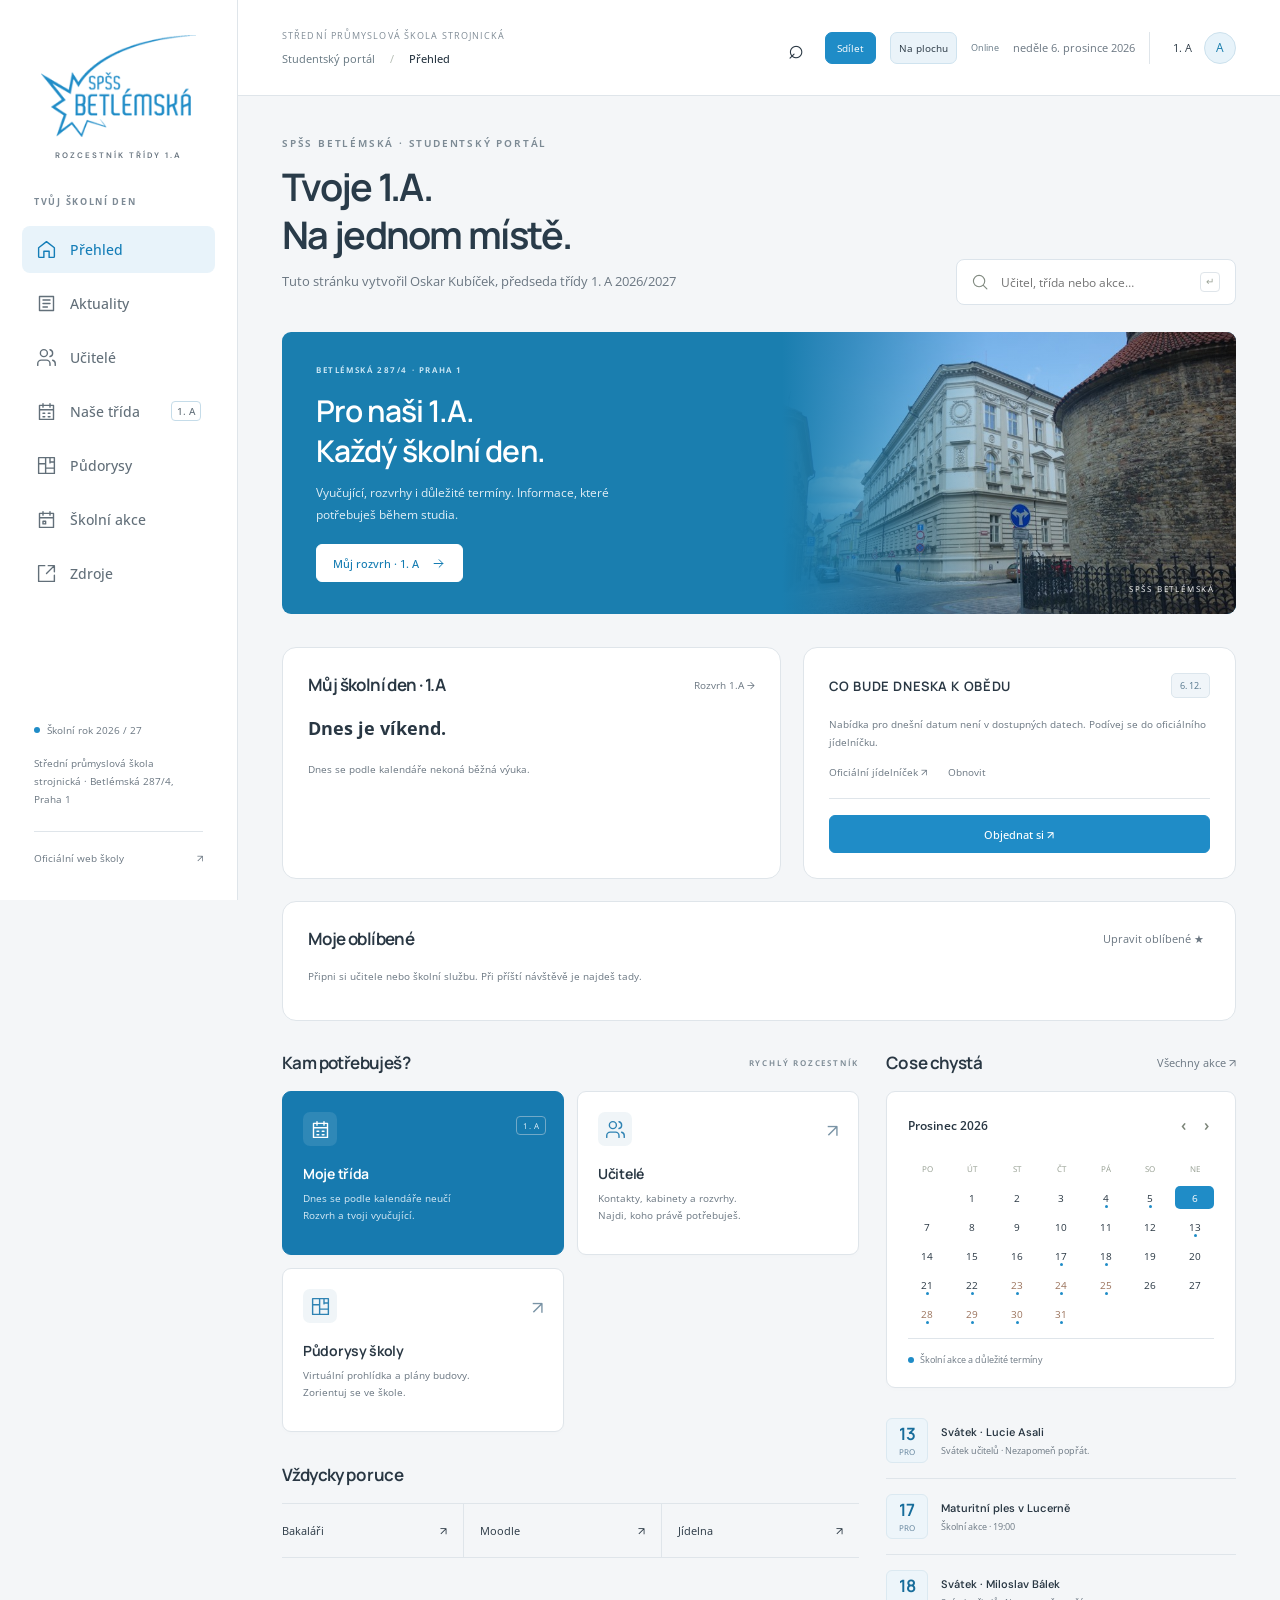
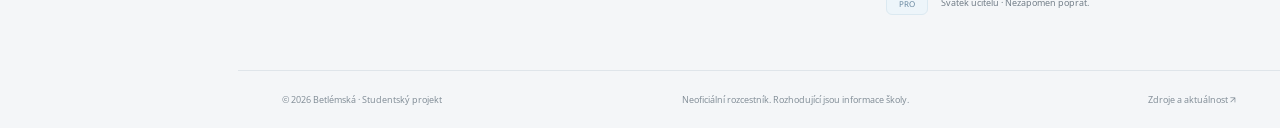
==== index.html @ 152a7705 "Add files via upload" ====
<!doctype html>
<html lang="cs"><head><meta charset="UTF-8"><meta name="viewport" content="width=device-width, initial-scale=1"><meta name="theme-color" content="#f2f3f1"><meta name="description" content="Veřejný studentský rozcestník třídy 1.A na Betlémské. Rozvrh, učitelé, jídelníček, půdorys školy a školní akce."><title>Betlémská — rozcestník 1.A</title><link rel="icon" href="assets/app-icon-192.png" type="image/png"><link rel="stylesheet" href="teacher-links.css?v=20261105-pages"><link rel="stylesheet" href="celebrations.css?v=20261105-pages"><link rel="stylesheet" href="style.css?v=20261105-pages"><link rel="manifest" href="manifest.webmanifest"><meta name="apple-mobile-web-app-capable" content="yes"><meta name="apple-mobile-web-app-title" content="Betlémská"><meta property="og:title" content="Betlémská — rozcestník 1.A"><meta property="og:description" content="Rozvrh 1.A, učitelé, obědy a školní akce. Bez přihlášení."><meta property="og:type" content="website"><link rel="apple-touch-icon" sizes="180x180" href="assets/apple-touch-icon.png"><meta name="apple-mobile-web-app-status-bar-style" content="default"></head>
<body><a class="skip" href="#main">Přejít na obsah</a><aside class="sidebar"><a class="brand" href="#home"><img class="school-logo" src="assets/school-logo.png" alt="SPŠS Betlémská"><span class="brand-sub">ROZCESTNÍK TŘÍDY 1.A</span></a><div class="side-label">TVŮJ ŠKOLNÍ DEN</div><nav id="nav" aria-label="Hlavní navigace"></nav><div class="side-bottom"><div class="edition"><span class="tiny-dot"></span> Školní rok 2026 / 27</div><p id="cms-address">Střední průmyslová škola strojnická<br>Betlémská 287/4, Praha 1</p><a href="https://www.betlemska.cz/" target="_blank" rel="noopener">Oficiální web školy <span>↗</span></a></div></aside><div class="shell"><header class="topbar"><a href="#home" class="mobile-brand" aria-label="Betlémská – hlavní stránka"><img src="assets/school-logo.png" alt="SPŠS Betlémská"></a><div class="school-heading"><span>STŘEDNÍ PRŮMYSLOVÁ ŠKOLA STROJNICKÁ</span><div class="crumb">Studentský portál <span>/</span> <strong id="breadcrumb">Přehled</strong></div></div><div class="top-right"><button class="top-search icon-btn" data-action="search" aria-label="Hledat na celém webu · Ctrl K">⌕</button><button class="share-button" data-action="share" aria-label="Sdílet rozcestník se spolužáky">Sdílet</button><button class="install-button" data-action="install">Na plochu</button><span class="connection-state" id="connection-state"></span><div class="school-services"><a href="https://bakalari.betlemska.cz/" target="_blank" rel="noopener">Bakaláři ↗</a><a href="https://moodle-betlemska.cz/" target="_blank" rel="noopener">Moodle ↗</a></div><span class="today" id="today"></span><a href="#schedule" class="class-pill" id="class-button" title="Otevřít rozvrh třídy 1.A"><span id="class-badge">1. A</span><span class="class-avatar">A</span></a></div></header><main id="main" tabindex="-1"><div class="loading">Načítám tvůj rozcestník…</div></main><footer><span id="cms-footer">© 2026 Betlémská · Studentský projekt</span><span>Neoficiální rozcestník. Rozhodující jsou informace školy.</span><a href="#sources">Zdroje a aktuálnost ↗</a></footer></div><dialog id="modal"><div class="modal-top"><span id="modal-eyebrow">BETLÉMSKÁ</span><button id="close-modal" class="icon-btn" aria-label="Zavřít">×</button></div><div id="modal-content"></div></dialog><div class="toast" id="toast" role="status"></div><script type="application/json" id="school-data">{"teachers":[{"id":"lucie-asali","name":"Lucie Asali","first":"Lucie","last":"Asali","title":"Mgr.","suffix":"","code":"AL","role":"učitelka","room":"kab. 13","phone":"251092159","classroom":"1. L","email":"lucie.asali@betlemska.cz","emailSource":"Adresa odvozena z formátu jméno.příjmení v telefonním seznamu.","schedule":[{"day":0,"hour":0,"cls":"3.L","classes":["3.L"],"group":"1/2","subject":"ANJ","room":"CIJ3","raw":"1/2 3.L ANJ(CIJ3)"},{"day":0,"hour":1,"cls":"3.L","classes":["3.L"],"group":"1/2","subject":"ANJ","room":"CIJ3","raw":"1/2 3.L ANJ(CIJ3)"},{"day":0,"hour":4,"cls":"3.B","classes":["3.B"],"group":"1/2","subject":"ANJ","room":"CIJ3","raw":"1/2 3.B ANJ(CIJ3)"},{"day":0,"hour":6,"cls":"1.L","classes":["1.L"],"group":"1/2","subject":"ANJ","room":"CIJ3","raw":"1/2 1.L ANJ(CIJ3)"},{"day":0,"hour":7,"cls":"1.L","classes":["1.L"],"group":"2/2","subject":"ANJ","room":"CIJ3","raw":"2/2 1.L ANJ(CIJ3)"},{"day":0,"hour":8,"cls":"1.L","classes":["1.L"],"group":"2/2","subject":"ANJ","room":"CIJ3","raw":"2/2 1.L ANJ(CIJ3)"},{"day":1,"hour":2,"cls":"3.C","classes":["3.C"],"group":"1/2","subject":"ANJ","room":"CIJ3","raw":"1/2 3.C ANJ(CIJ3)"},{"day":1,"hour":3,"cls":"3.L","classes":["3.L"],"group":"1/2","subject":"ANJ","room":"CIJ3","raw":"1/2 3.L ANJ(CIJ3)"},{"day":1,"hour":4,"cls":"3.B","classes":["3.B"],"group":"1/2","subject":"ANJ","room":"CIJ3","raw":"1/2 3.B ANJ(CIJ3)"},{"day":1,"hour":5,"cls":"4.A","classes":["4.A"],"group":"","subject":"ANJ","room":"CIJ3","raw":"ANJc 4.A ANJ(CIJ3)"},{"day":1,"hour":6,"cls":"4.A","classes":["4.A"],"group":"","subject":"ANJ","room":"CIJ3","raw":"ANJc 4.A ANJ(CIJ3)"},{"day":2,"hour":2,"cls":"2.A","classes":["2.A"],"group":"1/2","subject":"ANJ","room":"CIJ3","raw":"1/2 2.A ANJ(CIJ3)"},{"day":2,"hour":5,"cls":"4.A","classes":["4.A"],"group":"","subject":"ANJ","room":"CIJ3","raw":"ANJc 4.A ANJ(CIJ3)"},{"day":2,"hour":6,"cls":"4.A","classes":["4.A"],"group":"","subject":"ANJ","room":"CIJ3","raw":"ANJc 4.A ANJ(CIJ3)"},{"day":2,"hour":8,"cls":"1.L","classes":["1.L"],"group":"2/2","subject":"ANJ","room":"CIJ3","raw":"2/2 1.L ANJ(CIJ3)"},{"day":3,"hour":2,"cls":"3.C","classes":["3.C"],"group":"1/2","subject":"ANJ","room":"CIJ3","raw":"1/2 3.C ANJ(CIJ3)"},{"day":3,"hour":3,"cls":"3.C","classes":["3.C"],"group":"1/2","subject":"ANJ","room":"CIJ3","raw":"1/2 3.C ANJ(CIJ3)"},{"day":3,"hour":5,"cls":"2.A","classes":["2.A"],"group":"1/2","subject":"ANJ","room":"CIJ3","raw":"1/2 2.A ANJ(CIJ3) PŘ"},{"day":3,"hour":6,"cls":"2.A","classes":["2.A"],"group":"1/2","subject":"ANJ","room":"CIJ3","raw":"1/2 2.A ANJ(CIJ3)"},{"day":4,"hour":2,"cls":"3.L","classes":["3.L"],"group":"1/2","subject":"ANJ","room":"CIJ3","raw":"1/2 3.L ANJ(CIJ3)"},{"day":4,"hour":4,"cls":"1.L","classes":["1.L"],"group":"1/2","subject":"ANJ","room":"CIJ3","raw":"1/2 1.L ANJ(CIJ3)"},{"day":4,"hour":5,"cls":"3.B","classes":["3.B"],"group":"1/2","subject":"ANJ","room":"CIJ3","raw":"1/2 3.B ANJ(CIJ3)"},{"day":4,"hour":6,"cls":"1.L","classes":["1.L"],"group":"1/2","subject":"ANJ","room":"CIJ3","raw":"1/2 1.L ANJ(CIJ3)"}],"subjects":["ANJ"],"duties":"Suplovací pohotovost (SP)\nPo: 4. hod; Čt: 5. hod\nDohled v přízemí (PŘ)\nSt: před 4. hod;\nČt: před 6. hod\nDohled v jídelně (JD)\nSt: před 5. hod;\nČt: před 8. hod","pdf":"assets/lucie-asali.pdf","photo":"assets/portraits/lucie-asali.png","photoKind":"circular-restored","photoUpdated":"2026-10-27","fallbackAvatar":"female"},{"id":"karel-bernat","name":"Karel Bernat","first":"Karel","last":"Bernat","title":"Ing. Bc.","suffix":"","code":"BK","role":"učitel","room":"kab. 15","phone":"251092136","classroom":"","email":"karel.bernat@betlemska.cz","emailSource":"Adresa odvozena z formátu jméno.příjmení v telefonním seznamu.","schedule":[{"day":0,"hour":0,"cls":"1.B","classes":["1.B"],"group":"","subject":"MEC","room":"U10","raw":"1.B MEC (U10)"},{"day":0,"hour":1,"cls":"1.B","classes":["1.B"],"group":"","subject":"MEC","room":"U10","raw":"1.B MEC (U10)"},{"day":0,"hour":2,"cls":"1.A","classes":["1.A"],"group":"","subject":"MEC","room":"U7","raw":"1.A MEC (U7)"},{"day":0,"hour":5,"cls":"2.C","classes":["2.C"],"group":"","subject":"MEC","room":"U8","raw":"2.C MEC (U8)"},{"day":0,"hour":6,"cls":"4.A, 4.B, 4.C","classes":["4.A","4.B","4.C"],"group":"","subject":"TVB","room":"U12","raw":"TVB 4.A 4.B 4.C TVB(U12)"},{"day":1,"hour":0,"cls":"3.A, 3.B, 3.C","classes":["3.A","3.B","3.C"],"group":"","subject":"TVB","room":"STT","raw":"TVB 3.A 3.B 3.C TVB(STT)"},{"day":1,"hour":1,"cls":"3.A, 3.B, 3.C","classes":["3.A","3.B","3.C"],"group":"","subject":"TVB","room":"STT","raw":"TVB 3.A 3.B 3.C TVB(STT)"},{"day":1,"hour":2,"cls":"1.A","classes":["1.A"],"group":"","subject":"MEC","room":"U7","raw":"1.A MEC (U7)"},{"day":1,"hour":3,"cls":"1.B","classes":["1.B"],"group":"","subject":"MEC","room":"U10","raw":"1.B MEC (U10)"},{"day":1,"hour":6,"cls":"4.A, 4.B, 4.C","classes":["4.A","4.B","4.C"],"group":"","subject":"PVB","room":"U21","raw":"TVB 4.A 4.B 4.C PVB(U21)"},{"day":1,"hour":7,"cls":"4.A, 4.B, 4.C","classes":["4.A","4.B","4.C"],"group":"","subject":"PVB","room":"U21","raw":"TVB 4.A 4.B 4.C PVB(U21)"},{"day":1,"hour":8,"cls":"4.A, 4.B, 4.C","classes":["4.A","4.B","4.C"],"group":"","subject":"PVB","room":"U21","raw":"TVB 4.A 4.B 4.C PVB(U21)"},{"day":2,"hour":0,"cls":"4.A, 4.B, 4.C","classes":["4.A","4.B","4.C"],"group":"","subject":"TVB","room":"STT","raw":"TVB 4.A 4.B 4.C TVB(STT)"},{"day":2,"hour":1,"cls":"4.A, 4.B, 4.C","classes":["4.A","4.B","4.C"],"group":"","subject":"TVB","room":"STT","raw":"TVB 4.A 4.B 4.C TVB(STT)"},{"day":2,"hour":2,"cls":"1.A","classes":["1.A"],"group":"","subject":"MEC","room":"U7","raw":"1.A MEC (U7)"},{"day":2,"hour":3,"cls":"1.A","classes":["1.A"],"group":"","subject":"MEC","room":"U7","raw":"1.A MEC (U7)"},{"day":2,"hour":7,"cls":"3.A, 3.B, 3.C","classes":["3.A","3.B","3.C"],"group":"","subject":"PVB","room":"U21","raw":"TVB 3.A 3.B 3.C PVB(U21)"},{"day":2,"hour":8,"cls":"3.A, 3.B, 3.C","classes":["3.A","3.B","3.C"],"group":"","subject":"PVB","room":"U21","raw":"TVB 3.A 3.B 3.C PVB(U21)"},{"day":3,"hour":6,"cls":"2.C","classes":["2.C"],"group":"","subject":"MEC","room":"U8","raw":"2.C MEC (U8)"},{"day":3,"hour":7,"cls":"2.C","classes":["2.C"],"group":"","subject":"MEC","room":"U8","raw":"2.C MEC (U8)"},{"day":4,"hour":2,"cls":"1.B","classes":["1.B"],"group":"","subject":"MEC","room":"U10","raw":"1.B MEC (U10)"}],"subjects":["MEC","PVB","TVB"],"duties":"Suplovací pohotovost (SP)\nSt: 5. hod; Pá: 2. hod\nDohled ve 2. patře (2.P)\nÚt: před 4. hod\nDohled v jídelně (JD)\nPo: před 5. hod","pdf":"assets/karel-bernat.pdf","photo":"assets/portraits/karel-bernat-20261104.png","photoKind":"circular-restored","photoUpdated":"2026-11-04","fallbackAvatar":"male","externalLinks":[{"label":"Instagram","url":"https://www.instagram.com/bernat_karel/"}]},{"id":"ondrej-cervinka","name":"Ondřej Červinka","first":"Ondřej","last":"Červinka","title":"Mgr.","suffix":"","code":"CO","role":"učitel","room":"kab. 4","phone":"251092128","classroom":"","email":"ondrej.cervinka@betlemska.cz","emailSource":"Adresa odvozena z formátu jméno.příjmení v telefonním seznamu.","schedule":[{"day":1,"hour":0,"cls":"1.A","classes":["1.A"],"group":"","subject":"CJL","room":"U7","raw":"1.A CJL (U7)"},{"day":1,"hour":1,"cls":"1.A","classes":["1.A"],"group":"","subject":"CJL","room":"U7","raw":"1.A CJL (U7)"},{"day":1,"hour":3,"cls":"3.C","classes":["3.C"],"group":"","subject":"CJL","room":"U14","raw":"3.C CJL (U14)"},{"day":1,"hour":4,"cls":"3.C","classes":["3.C"],"group":"","subject":"CJL","room":"U14","raw":"3.C CJL (U14)"},{"day":1,"hour":6,"cls":"1.B","classes":["1.B"],"group":"","subject":"CJL","room":"U5","raw":"1.B CJL (U5) 1.P"},{"day":1,"hour":7,"cls":"1.B","classes":["1.B"],"group":"","subject":"CJL","room":"U5","raw":"1.B CJL (U5)"},{"day":2,"hour":1,"cls":"3.I","classes":["3.I"],"group":"","subject":"CJL","room":"U3","raw":"3.I CJL (U3)"},{"day":2,"hour":2,"cls":"3.I","classes":["3.I"],"group":"","subject":"CJL","room":"U3","raw":"3.I CJL PŘ (U3)"},{"day":2,"hour":3,"cls":"3.C","classes":["3.C"],"group":"","subject":"CJL","room":"U14","raw":"3.C CJL (U14)"},{"day":3,"hour":1,"cls":"1.B","classes":["1.B"],"group":"","subject":"CJL","room":"U10","raw":"1.B CJL (U10)"},{"day":3,"hour":2,"cls":"1.B","classes":["1.B"],"group":"","subject":"CJL","room":"U10","raw":"1.B CJL (U10)"},{"day":3,"hour":4,"cls":"3.I","classes":["3.I"],"group":"","subject":"CJL","room":"STT","raw":"3.I CJL (STT)"},{"day":3,"hour":5,"cls":"1.A","classes":["1.A"],"group":"","subject":"CJL","room":"U7","raw":"1.A CJL (U7)"},{"day":3,"hour":6,"cls":"1.A","classes":["1.A"],"group":"","subject":"CJL","room":"U7","raw":"1.A CJL (U7)"}],"subjects":["CJL"],"duties":"Dohled v přízemí (PŘ)\nSt: před 3. hod\nDohled v 1. patře (1.P)\nÚt: před 7. hod","pdf":"assets/ondrej-cervinka.pdf","fallbackAvatar":"male","photo":"assets/portraits/ondrej-cervinka-20261103.webp","photoKind":"circular-restored","photoUpdated":"2026-11-03"},{"id":"jiri-gotz","name":"Jiří Götz","first":"Jiří","last":"Götz","title":"Bc.","suffix":"","code":"GJ","role":"učitel","room":"kab. 8","phone":"251092106","classroom":"2. B","email":"jiri.gotz@betlemska.cz","emailSource":"Adresa odvozena z formátu jméno.příjmení v telefonním seznamu.","schedule":[{"day":0,"hour":0,"cls":"1.C","classes":["1.C"],"group":"","subject":"FYZ","room":"SB","raw":"1.C FYZ (SB)"},{"day":0,"hour":1,"cls":"1.L","classes":["1.L"],"group":"","subject":"FYZ","room":"U1","raw":"1.L FYZ (U1)"},{"day":0,"hour":2,"cls":"2.L","classes":["2.L"],"group":"","subject":"FYZ","room":"U16","raw":"2.L FYZ (U16)"},{"day":0,"hour":3,"cls":"1.A","classes":["1.A"],"group":"","subject":"FYZ","room":"U7","raw":"1.A FYZ (U7)"},{"day":0,"hour":6,"cls":"1.A","classes":["1.A"],"group":"","subject":"FYZ","room":"U7","raw":"1.A FYZ (U7)"},{"day":1,"hour":1,"cls":"2.A","classes":["2.A"],"group":"","subject":"FYZ","room":"U17","raw":"2.A FYZ (U17)"},{"day":1,"hour":2,"cls":"2.B","classes":["2.B"],"group":"","subject":"FYZ","room":"U15","raw":"2.B FYZ (U15)"},{"day":1,"hour":3,"cls":"1.C","classes":["1.C"],"group":"","subject":"FYZ","room":"SB","raw":"1.C FYZ (SB)"},{"day":1,"hour":4,"cls":"1.B","classes":["1.B"],"group":"","subject":"FYZ","room":"U10","raw":"1.B FYZ (U10)"},{"day":1,"hour":6,"cls":"1.L","classes":["1.L"],"group":"","subject":"FYZ","room":"U1","raw":"1.L FYZ (U1)"},{"day":1,"hour":7,"cls":"4.L","classes":["4.L"],"group":"","subject":"FYZ","room":"MFC","raw":"4.L FYZ (MFC)"},{"day":1,"hour":8,"cls":"2.I","classes":["2.I"],"group":"","subject":"FYZ","room":"U20","raw":"2.I FYZ (U20)"},{"day":2,"hour":2,"cls":"1.B","classes":["1.B"],"group":"","subject":"FYZ","room":"U10","raw":"1.B FYZ (U10)"},{"day":2,"hour":5,"cls":"3.L","classes":["3.L"],"group":"","subject":"FYZ","room":"U5","raw":"3.L FYZ (U5)"},{"day":2,"hour":6,"cls":"3.L","classes":["3.L"],"group":"","subject":"FYZ","room":"U5","raw":"3.L FYZ (U5)"},{"day":2,"hour":7,"cls":"4.L","classes":["4.L"],"group":"","subject":"FYZ","room":"MFC","raw":"4.L FYZ (MFC)"},{"day":3,"hour":4,"cls":"3.L","classes":["3.L"],"group":"","subject":"FYZ","room":"U5","raw":"3.L FYZ (U5)"},{"day":3,"hour":5,"cls":"2.B","classes":["2.B"],"group":"","subject":"FYZ","room":"U15","raw":"2.B FYZ (U15)"},{"day":4,"hour":0,"cls":"2.C","classes":["2.C"],"group":"","subject":"FYZ","room":"U8","raw":"2.C FYZ (U8)"},{"day":4,"hour":1,"cls":"2.L","classes":["2.L"],"group":"","subject":"FYZ","room":"U16","raw":"2.L FYZ (U16)"},{"day":4,"hour":2,"cls":"2.L","classes":["2.L"],"group":"","subject":"FYZ","room":"U16","raw":"2.L FYZ (U16)"},{"day":4,"hour":3,"cls":"2.C","classes":["2.C"],"group":"","subject":"FYZ","room":"U8","raw":"2.C FYZ (U8)"},{"day":4,"hour":4,"cls":"2.A","classes":["2.A"],"group":"","subject":"FYZ","room":"U17","raw":"2.A FYZ (U17)"}],"subjects":["FYZ"],"duties":"Suplovací pohotovost (SP)\nPo: 6. hod; St: 4. hod\nDohled ve 2. patře (2.P)\nSt: před 5. hod\nDohled v jídelně (JD)\nPo: před 8. hod;\nÚt: před 6. hod","pdf":"assets/jiri-gotz.pdf","fallbackAvatar":"male","photo":"assets/portraits/jiri-gotz-20261103.webp","photoKind":"circular-restored","photoUpdated":"2026-11-03","externalLinks":[{"label":"Facebook","url":"https://www.facebook.com/jiri.gotz"}]},{"id":"miriam-humeova","name":"Miriam Humeová","first":"Miriam","last":"Humeová","title":"Ing.","suffix":"","code":"HU","role":"učitelka","room":"kab. 3","phone":"251092124","classroom":"1. A","email":"miriam.humeova@betlemska.cz","emailSource":"Adresa odvozena z formátu jméno.příjmení v telefonním seznamu.","schedule":[{"day":0,"hour":2,"cls":"2.B","classes":["2.B"],"group":"1/2","subject":"CAD","room":"VYT1","raw":"1/2 2.B CAD(VYT1)"},{"day":0,"hour":3,"cls":"2.B","classes":["2.B"],"group":"1/2","subject":"CAD","room":"VYT1","raw":"1/2 2.B CAD(VYT1)"},{"day":0,"hour":4,"cls":"1.A","classes":["1.A"],"group":"","subject":"STT","room":"U7","raw":"1.A STT (U7)"},{"day":1,"hour":5,"cls":"3.C","classes":["3.C"],"group":"","subject":"STT","room":"U14","raw":"3.C STT (U14)"},{"day":1,"hour":6,"cls":"1.A","classes":["1.A"],"group":"","subject":"TEK","room":"U7","raw":"1.A TEK (U7)"},{"day":1,"hour":7,"cls":"1.A","classes":["1.A"],"group":"","subject":"TEK","room":"U7","raw":"1.A TEK (U7)"},{"day":1,"hour":8,"cls":"2.A","classes":["2.A"],"group":"1/2","subject":"CAD","room":"U17","raw":"1/2 2.A CAD(U17)"},{"day":1,"hour":9,"cls":"2.A","classes":["2.A"],"group":"1/2","subject":"CAD","room":"CAD","raw":"1/2 2.A CAD(CAD)"},{"day":2,"hour":5,"cls":"1.A","classes":["1.A"],"group":"","subject":"STT","room":"U7","raw":"1.A STT (U7)"},{"day":2,"hour":6,"cls":"2.B","classes":["2.B"],"group":"2/2","subject":"CAD","room":"VYT3","raw":"2/2 2.B CAD(VYT3)"},{"day":2,"hour":7,"cls":"2.B","classes":["2.B"],"group":"2/2","subject":"CAD","room":"VYT3","raw":"2/2 2.B CAD(VYT3)"},{"day":2,"hour":8,"cls":"2.C","classes":["2.C"],"group":"1/2","subject":"CAD","room":"VYT3","raw":"1/2 2.C CAD(VYT3)"},{"day":2,"hour":9,"cls":"2.C","classes":["2.C"],"group":"1/2","subject":"CAD","room":"VYT3","raw":"1/2 2.C CAD(VYT3)"},{"day":3,"hour":1,"cls":"3.C","classes":["3.C"],"group":"","subject":"STT","room":"U14","raw":"3.C STT (U14)"},{"day":3,"hour":3,"cls":"1.A","classes":["1.A"],"group":"","subject":"STT","room":"U7","raw":"1.A STT (U7)"},{"day":3,"hour":5,"cls":"2.A","classes":["2.A"],"group":"2/2","subject":"CAD","room":"VYT3","raw":"2/2 2.A CAD(VYT3)"},{"day":3,"hour":6,"cls":"2.A","classes":["2.A"],"group":"2/2","subject":"CAD","room":"VYT3","raw":"2/2 2.A CAD(VYT3)"},{"day":3,"hour":7,"cls":"1.A","classes":["1.A"],"group":"","subject":"TEK","room":"U7","raw":"1.A TEK (U7)"},{"day":3,"hour":8,"cls":"2.C","classes":["2.C"],"group":"2/2","subject":"CAD","room":"VYT3","raw":"2/2 2.C CAD(VYT3) 1.P"},{"day":3,"hour":9,"cls":"2.C","classes":["2.C"],"group":"2/2","subject":"CAD","room":"VYT3","raw":"2/2 2.C CAD(VYT3)"},{"day":4,"hour":3,"cls":"3.C","classes":["3.C"],"group":"","subject":"STT","room":"U14","raw":"3.C STT (U14)"},{"day":4,"hour":5,"cls":"1.A","classes":["1.A"],"group":"","subject":"TEK","room":"U7","raw":"1.A TEK (U7) 1.P"}],"subjects":["CAD","STT","TEK"],"duties":"Suplovací pohotovost (SP)\nČt: 3. hod; Pá: 5. hod\nDohled v 1. patře (1.P)\nČt: před 9. hod;\nPá: před 6. hod","pdf":"assets/miriam-humeova.pdf","fallbackAvatar":"female","photo":"assets/portraits/miriam-humeova-20261103.webp","photoKind":"circular-restored","photoUpdated":"2026-11-03"},{"id":"zdenek-kouril","name":"Zdeněk Kouřil","first":"Zdeněk","last":"Kouřil","title":"Ing.","suffix":"","code":"KZ","role":"učitel","room":"kab. 3","phone":"251092124","classroom":"4. A","email":"zdenek.kouril@betlemska.cz","emailSource":"Adresa odvozena z formátu jméno.příjmení v telefonním seznamu.","schedule":[{"day":0,"hour":0,"cls":"4.B","classes":["4.B"],"group":"","subject":"KOM","room":"KOM2","raw":"ANJm 4.B KOM(KOM2)"},{"day":0,"hour":1,"cls":"4.B","classes":["4.B"],"group":"","subject":"KOM","room":"KOM2","raw":"ANJm 4.B KOM(KOM2) PŘ"},{"day":0,"hour":4,"cls":"4.A","classes":["4.A"],"group":"","subject":"STT","room":"U9","raw":"4.A STT (U9)"},{"day":1,"hour":2,"cls":"4.L","classes":["4.L"],"group":"1/2","subject":"CDM","room":"VYT1","raw":"1/2 4.L CDM(VYT1)"},{"day":1,"hour":3,"cls":"4.L","classes":["4.L"],"group":"1/2","subject":"CDM","room":"VYT1","raw":"1/2 4.L CDM(VYT1)"},{"day":1,"hour":5,"cls":"4.A","classes":["4.A"],"group":"","subject":"MET","room":"AUL1","raw":"MET 4.A MET(AUL1)"},{"day":1,"hour":6,"cls":"4.A","classes":["4.A"],"group":"","subject":"MET","room":"AUL1","raw":"MET 4.A MET(AUL1)"},{"day":1,"hour":7,"cls":"4.I","classes":["4.I"],"group":"1/2","subject":"CAMi","room":"VYT3","raw":"1/2 4.I CAMi(VYT3)"},{"day":1,"hour":8,"cls":"4.I","classes":["4.I"],"group":"1/2","subject":"CAMi","room":"VYT3","raw":"1/2 4.I CAMi(VYT3)"},{"day":2,"hour":0,"cls":"4.B, 4.C","classes":["4.B","4.C"],"group":"","subject":"MET","room":"AUL1","raw":"MET 4.B 4.C MET(AUL1)"},{"day":2,"hour":1,"cls":"4.B, 4.C","classes":["4.B","4.C"],"group":"","subject":"MET","room":"AUL1","raw":"MET 4.B 4.C MET(AUL1) PŘ"},{"day":2,"hour":2,"cls":"4.C","classes":["4.C"],"group":"2/2","subject":"KOM","room":"KOM2","raw":"2/2 4.C KOM(KOM2)"},{"day":2,"hour":3,"cls":"4.C","classes":["4.C"],"group":"2/2","subject":"KOM","room":"KOM2","raw":"2/2 4.C KOM(KOM2)"},{"day":2,"hour":5,"cls":"4.A","classes":["4.A"],"group":"","subject":"KOM","room":"KOM2","raw":"ANJm 4.A KOM(KOM2)"},{"day":2,"hour":6,"cls":"4.A","classes":["4.A"],"group":"","subject":"KOM","room":"KOM2","raw":"ANJm 4.A KOM(KOM2)"},{"day":2,"hour":7,"cls":"3.A, 3.B, 3.C","classes":["3.A","3.B","3.C"],"group":"","subject":"MET","room":"AUL1","raw":"MET 3.A 3.B 3.C MET(AUL1) PŘ"},{"day":2,"hour":8,"cls":"3.A, 3.B, 3.C","classes":["3.A","3.B","3.C"],"group":"","subject":"MET","room":"AUL1","raw":"MET 3.A 3.B 3.C MET(AUL1) PŘ"},{"day":3,"hour":5,"cls":"3.C","classes":["3.C"],"group":"2/2","subject":"KOM","room":"KOM2","raw":"2/2 3.C KOM(KOM2)"},{"day":3,"hour":6,"cls":"3.C","classes":["3.C"],"group":"2/2","subject":"KOM","room":"KOM2","raw":"2/2 3.C KOM(KOM2) PŘ"},{"day":3,"hour":8,"cls":"4.A","classes":["4.A"],"group":"","subject":"STT","room":"U9","raw":"4.A STT (U9)"},{"day":4,"hour":0,"cls":"4.I","classes":["4.I"],"group":"2/2","subject":"CAMi","room":"VYT1","raw":"2/2 4.I CAMi(VYT1)"},{"day":4,"hour":1,"cls":"4.I","classes":["4.I"],"group":"2/2","subject":"CAMi","room":"VYT1","raw":"2/2 4.I CAMi(VYT1)"},{"day":4,"hour":4,"cls":"4.A","classes":["4.A"],"group":"","subject":"STT","room":"U9","raw":"4.A STT (U9)"}],"subjects":["CAMi","CDM","KOM","MET","STT"],"duties":"Suplovací pohotovost (SP)\nPo: 3. hod; Pá: 4. hod\nDohled v přízemí (PŘ)\nPo: před 2. hod;\nSt: před 2., 8., 9. hod;\nČt: před 7., 8. hod\nDohled v jídelně (JD)\nÚt: před 5. hod","pdf":"assets/zdenek-kouril.pdf","photo":"assets/portraits/zdenek-kouril.png","photoKind":"circular-restored","photoUpdated":"2026-10-27","fallbackAvatar":"male"},{"id":"vladislav-liszok","name":"Vladislav Liszok","first":"Vladislav","last":"Liszok","title":"PaedDr.","suffix":"","code":"LV","role":"učitel","room":"kab. 18","phone":"251092141","classroom":"3. I","email":"vladislav.liszok@betlemska.cz","emailSource":"Adresa odvozena z formátu jméno.příjmení v telefonním seznamu.","schedule":[{"day":0,"hour":6,"cls":"3.I","classes":["3.I"],"group":"","subject":"TEV","room":"TEV1","raw":"3.I TEV (TEV1)"},{"day":0,"hour":7,"cls":"3.I","classes":["3.I"],"group":"","subject":"TEV","room":"TEV1","raw":"3.I TEV (TEV1)"},{"day":1,"hour":0,"cls":"2.L","classes":["2.L"],"group":"2/2","subject":"TEV","room":"TEV2","raw":"2/2 2.L TEV(TEV2)"},{"day":1,"hour":1,"cls":"2.L","classes":["2.L"],"group":"2/2","subject":"TEV","room":"TEV2","raw":"2/2 2.L TEV(TEV2)"},{"day":1,"hour":2,"cls":"3.A","classes":["3.A"],"group":"1/2","subject":"TEV","room":"TEV1","raw":"1/2 3.A TEV(TEV1)"},{"day":1,"hour":3,"cls":"3.A","classes":["3.A"],"group":"1/2","subject":"TEV","room":"TEV1","raw":"1/2 3.A TEV(TEV1)"},{"day":2,"hour":0,"cls":"3.L","classes":["3.L"],"group":"1/2","subject":"TEV","room":"TEV1","raw":"1/2 3.L TEV(TEV1)"},{"day":2,"hour":1,"cls":"3.L","classes":["3.L"],"group":"1/2","subject":"TEV","room":"TEV1","raw":"1/2 3.L TEV(TEV1)"},{"day":2,"hour":2,"cls":"4.L","classes":["4.L"],"group":"1/2","subject":"TEV","room":"TEV1","raw":"1/2 4.L TEV(TEV1)"},{"day":2,"hour":3,"cls":"4.L","classes":["4.L"],"group":"1/2","subject":"TEV","room":"TEV1","raw":"1/2 4.L TEV(TEV1)"},{"day":3,"hour":0,"cls":"2.C","classes":["2.C"],"group":"1/2","subject":"TEV","room":"TEV1","raw":"1/2 2.C TEV(TEV1)"},{"day":3,"hour":1,"cls":"2.C","classes":["2.C"],"group":"1/2","subject":"TEV","room":"TEV1","raw":"1/2 2.C TEV(TEV1)"},{"day":3,"hour":2,"cls":"2.I","classes":["2.I"],"group":"1/2","subject":"TEV","room":"TEV1","raw":"1/2 2.I TEV(TEV1)"},{"day":3,"hour":3,"cls":"2.I","classes":["2.I"],"group":"1/2","subject":"TEV","room":"TEV1","raw":"1/2 2.I TEV(TEV1)"},{"day":3,"hour":4,"cls":"4.B","classes":["4.B"],"group":"1/2","subject":"TEV","room":"TEV1","raw":"1/2 4.B TEV(TEV1)"},{"day":3,"hour":5,"cls":"4.B","classes":["4.B"],"group":"1/2","subject":"TEV","room":"TEV1","raw":"1/2 4.B TEV(TEV1)"},{"day":3,"hour":7,"cls":"1.C","classes":["1.C"],"group":"2/2","subject":"TEV","room":"TEV2","raw":"2/2 1.C TEV(TEV2)"},{"day":3,"hour":8,"cls":"1.C","classes":["1.C"],"group":"2/2","subject":"TEV","room":"TEV2","raw":"2/2 1.C TEV(TEV2)"},{"day":4,"hour":0,"cls":"1.C","classes":["1.C"],"group":"1/2","subject":"TEV","room":"TEV1","raw":"1/2 1.C TEV(TEV1)"},{"day":4,"hour":1,"cls":"1.C","classes":["1.C"],"group":"1/2","subject":"TEV","room":"TEV1","raw":"1/2 1.C TEV(TEV1)"},{"day":4,"hour":2,"cls":"4.A","classes":["4.A"],"group":"","subject":"TEV","room":"TEV1","raw":"4.A TEV (TEV1)"},{"day":4,"hour":3,"cls":"4.A","classes":["4.A"],"group":"","subject":"TEV","room":"TEV1","raw":"4.A TEV (TEV1)"},{"day":4,"hour":4,"cls":"4.I","classes":["4.I"],"group":"","subject":"TEV","room":"TEV1","raw":"4.I TEV (TEV1)"},{"day":4,"hour":5,"cls":"4.I","classes":["4.I"],"group":"","subject":"TEV","room":"TEV1","raw":"4.I TEV (TEV1)"}],"subjects":["TEV"],"duties":"Suplovací pohotovost (SP)\nPo: 6. hod; St: 5. hod\nDohled v jídelně (JD)\nČt: před 7. hod;\nPá: před 7. hod","pdf":"assets/vladislav-liszok.pdf","photo":"assets/portraits/vladislav-liszok-20261103.webp","photoKind":"circular-restored","photoUpdated":"2026-11-03","fallbackAvatar":"male"},{"id":"andrea-pavlova","name":"Andrea Pavlová","first":"Andrea","last":"Pavlová","title":"Mgr.","suffix":"","code":"PA","role":"učitelka","room":"kab. 17","phone":"251092165","classroom":"4. C","email":"andrea.pavlova@betlemska.cz","emailSource":"Adresa odvozena z formátu jméno.příjmení v telefonním seznamu.","schedule":[{"day":0,"hour":0,"cls":"2.B","classes":["2.B"],"group":"2/2","subject":"TEV","room":"TEV2","raw":"2/2 2.B TEV(TEV2)"},{"day":0,"hour":1,"cls":"2.B","classes":["2.B"],"group":"2/2","subject":"TEV","room":"TEV2","raw":"2/2 2.B TEV(TEV2)"},{"day":0,"hour":4,"cls":"4.C","classes":["4.C"],"group":"1/2","subject":"ANJ","room":"U18","raw":"1/2 4.C ANJ(U18)"},{"day":0,"hour":5,"cls":"1.A","classes":["1.A"],"group":"","subject":"CHE","room":"U10","raw":"1.A CHE (U10)"},{"day":0,"hour":6,"cls":"1.I","classes":["1.I"],"group":"","subject":"CHE","room":"U10","raw":"1.I CHE (U10)"},{"day":1,"hour":1,"cls":"1.B","classes":["1.B"],"group":"","subject":"CHE","room":"U10","raw":"1.B CHE (U10) 2.P"},{"day":1,"hour":3,"cls":"1.L","classes":["1.L"],"group":"","subject":"BIO","room":"U1","raw":"1.L BIO (U1)"},{"day":1,"hour":4,"cls":"1.C","classes":["1.C"],"group":"","subject":"CHE","room":"SB","raw":"1.C CHE (SB)"},{"day":2,"hour":2,"cls":"4.C","classes":["4.C"],"group":"1/2","subject":"ANJ","room":"U18","raw":"1/2 4.C ANJ(U18)"},{"day":2,"hour":3,"cls":"4.C","classes":["4.C"],"group":"1/2","subject":"ANJ","room":"U18","raw":"1/2 4.C ANJ(U18)"},{"day":2,"hour":4,"cls":"4.C","classes":["4.C"],"group":"2/2","subject":"TEV","room":"TEV2","raw":"2/2 4.C TEV(TEV2)"},{"day":2,"hour":5,"cls":"4.C","classes":["4.C"],"group":"2/2","subject":"TEV","room":"TEV2","raw":"2/2 4.C TEV(TEV2)"},{"day":2,"hour":7,"cls":"2.A","classes":["2.A"],"group":"2/2","subject":"TEV","room":"TEV2","raw":"2/2 2.A TEV(TEV2)"},{"day":2,"hour":8,"cls":"2.A","classes":["2.A"],"group":"2/2","subject":"TEV","room":"TEV2","raw":"2/2 2.A TEV(TEV2)"},{"day":3,"hour":0,"cls":"1.C","classes":["1.C"],"group":"","subject":"CHE","room":"SB","raw":"1.C CHE (SB)"},{"day":3,"hour":1,"cls":"1.L","classes":["1.L"],"group":"","subject":"BIO","room":"U1","raw":"1.L BIO (U1)"},{"day":3,"hour":2,"cls":"1.L","classes":["1.L"],"group":"","subject":"BIO","room":"U1","raw":"1.L BIO (U1)"},{"day":3,"hour":4,"cls":"1.B","classes":["1.B"],"group":"","subject":"CHE","room":"U10","raw":"1.B CHE (U10)"},{"day":3,"hour":5,"cls":"1.I","classes":["1.I"],"group":"","subject":"CHE","room":"U3","raw":"1.I CHE (U3)"},{"day":3,"hour":7,"cls":"4.C","classes":["4.C"],"group":"1/2","subject":"TEV","room":"TEV1","raw":"1/2 4.C TEV(TEV1)"},{"day":3,"hour":8,"cls":"4.C","classes":["4.C"],"group":"1/2","subject":"TEV","room":"TEV1","raw":"1/2 4.C TEV(TEV1)"},{"day":4,"hour":2,"cls":"1.A","classes":["1.A"],"group":"","subject":"CHE","room":"U7","raw":"1.A CHE (U7)"},{"day":4,"hour":5,"cls":"4.C","classes":["4.C"],"group":"1/2","subject":"ANJ","room":"U18","raw":"1/2 4.C ANJ(U18)"}],"subjects":["ANJ","BIO","CHE","TEV"],"duties":"Suplovací pohotovost (SP)\nÚt: 1. hod; Pá: 4. hod\nDohled ve 2. patře (2.P)\nÚt: před 2. hod;\nSt: před 7. hod;\nČt: před 7. hod;\nPá: před 7. hod","pdf":"assets/andrea-pavlova.pdf","fallbackAvatar":"female","photo":"assets/portraits/andrea-pavlova-20261103.webp","photoKind":"circular-restored","photoUpdated":"2026-11-03"},{"id":"jakub-petrak","name":"Jakub Petrák","first":"Jakub","last":"Petrák","title":"Mgr.","suffix":"","code":"PJ","role":"učitel","room":"kab. 18","phone":"251092141","classroom":"3. B","email":"jakub.petrak@betlemska.cz","emailSource":"Adresa odvozena z formátu jméno.příjmení v telefonním seznamu.","schedule":[{"day":0,"hour":2,"cls":"1.B","classes":["1.B"],"group":"2/2","subject":"TEV","room":"TEV2","raw":"2/2 1.B TEV(TEV2)"},{"day":0,"hour":3,"cls":"1.B","classes":["1.B"],"group":"2/2","subject":"TEV","room":"TEV2","raw":"2/2 1.B TEV(TEV2)"},{"day":0,"hour":4,"cls":"1.L","classes":["1.L"],"group":"1/2","subject":"TEV","room":"TEV1","raw":"1/2 1.L TEV(TEV1)"},{"day":0,"hour":5,"cls":"1.L","classes":["1.L"],"group":"1/2","subject":"TEV","room":"TEV1","raw":"1/2 1.L TEV(TEV1)"},{"day":1,"hour":4,"cls":"1.I","classes":["1.I"],"group":"1/2","subject":"TEV","room":"TEV1","raw":"1/2 1.I TEV(TEV1) 2.P"},{"day":1,"hour":5,"cls":"1.I","classes":["1.I"],"group":"1/2","subject":"TEV","room":"TEV1","raw":"1/2 1.I TEV(TEV1)"},{"day":1,"hour":6,"cls":"3.B","classes":["3.B"],"group":"","subject":"TEV","room":"TEV1","raw":"3.B TEV (TEV1) 2.P"},{"day":1,"hour":7,"cls":"3.B","classes":["3.B"],"group":"","subject":"TEV","room":"TEV1","raw":"3.B TEV (TEV1)"},{"day":1,"hour":8,"cls":"3.C","classes":["3.C"],"group":"","subject":"TEV","room":"TEV1","raw":"3.C TEV (TEV1)"},{"day":1,"hour":9,"cls":"3.C","classes":["3.C"],"group":"","subject":"TEV","room":"TEV1","raw":"3.C TEV (TEV1)"},{"day":2,"hour":0,"cls":"3.L","classes":["3.L"],"group":"2/2","subject":"TEV","room":"TEV2","raw":"2/2 3.L TEV(TEV2)"},{"day":2,"hour":1,"cls":"3.L","classes":["3.L"],"group":"2/2","subject":"TEV","room":"TEV2","raw":"2/2 3.L TEV(TEV2)"},{"day":2,"hour":2,"cls":"4.L","classes":["4.L"],"group":"2/2","subject":"TEV","room":"TEV2","raw":"2/2 4.L TEV(TEV2) 2.P"},{"day":2,"hour":3,"cls":"4.L","classes":["4.L"],"group":"2/2","subject":"TEV","room":"TEV2","raw":"2/2 4.L TEV(TEV2)"},{"day":2,"hour":4,"cls":"2.B","classes":["2.B"],"group":"1/2","subject":"TEV","room":"TEV1","raw":"1/2 2.B TEV(TEV1)"},{"day":2,"hour":5,"cls":"2.B","classes":["2.B"],"group":"1/2","subject":"TEV","room":"TEV1","raw":"1/2 2.B TEV(TEV1)"},{"day":2,"hour":7,"cls":"2.A","classes":["2.A"],"group":"1/2","subject":"TEV","room":"TEV1","raw":"1/2 2.A TEV(TEV1)"},{"day":2,"hour":8,"cls":"2.A","classes":["2.A"],"group":"1/2","subject":"TEV","room":"TEV1","raw":"1/2 2.A TEV(TEV1)"},{"day":4,"hour":0,"cls":"1.A","classes":["1.A"],"group":"2/2","subject":"TEV","room":"TEV2","raw":"2/2 1.A TEV(TEV2)"},{"day":4,"hour":1,"cls":"1.A","classes":["1.A"],"group":"2/2","subject":"TEV","room":"TEV2","raw":"2/2 1.A TEV(TEV2)"}],"subjects":["TEV"],"duties":"Dohled ve 2. patře (2.P)\nÚt: před 5., 7. hod;\nSt: před 3. hod","pdf":"assets/jakub-petrak.pdf","photo":"assets/portraits/jakub-petrak.png","photoKind":"circular-restored","photoUpdated":"2026-10-27","fallbackAvatar":"male"},{"id":"hynek-petros","name":"Hynek Petroš","first":"Hynek","last":"Petroš","title":"","suffix":"","code":"PH","role":"učitel","room":"kab. 6","phone":"251092170","classroom":"","email":"hynek.petros@betlemska.cz","emailSource":"Adresa odvozena z formátu jméno.příjmení v telefonním seznamu.","schedule":[{"day":1,"hour":3,"cls":"1.A","classes":["1.A"],"group":"","subject":"MAT","room":"U7","raw":"1.A MAT (U7)"},{"day":1,"hour":4,"cls":"1.A","classes":["1.A"],"group":"","subject":"MAT","room":"U7","raw":"1.A MAT (U7) 1.P"},{"day":4,"hour":3,"cls":"1.A","classes":["1.A"],"group":"","subject":"MAT","room":"U7","raw":"1.A MAT (U7)"},{"day":4,"hour":4,"cls":"1.A","classes":["1.A"],"group":"","subject":"MAT","room":"U7","raw":"1.A MAT (U7) 1.P"}],"subjects":["MAT"],"duties":"Dohled v 1. patře (1.P)\nÚt: před 5. hod;\nPá: před 5. hod","pdf":"assets/hynek-petros.pdf","fallbackAvatar":"male","photo":"assets/portraits/hynek-petros-20261103.webp","photoKind":"circular-restored","photoUpdated":"2026-11-03","externalLinks":[{"label":"Facebook","url":"https://www.facebook.com/hynek.petros.5"}]},{"id":"barbora-pivonkova","name":"Barbora Pivoňková","first":"Barbora","last":"Pivoňková","title":"Mgr.","suffix":"","code":"PB","role":"učitelka","room":"kab. 4","phone":"251092128","classroom":"","email":"barbora.pivonkova@betlemska.cz","emailSource":"Adresa odvozena z formátu jméno.příjmení v telefonním seznamu.","schedule":[{"day":0,"hour":0,"cls":"4.A","classes":["4.A"],"group":"","subject":"CJL","room":"U5","raw":"4.A CJL (U5)"},{"day":0,"hour":1,"cls":"4.A","classes":["4.A"],"group":"","subject":"CJL","room":"U5","raw":"4.A CJL (U5)"},{"day":0,"hour":4,"cls":"2.C","classes":["2.C"],"group":"","subject":"CJL","room":"U8","raw":"2.C CJL 2.P (U8)"},{"day":0,"hour":6,"cls":"4.I","classes":["4.I"],"group":"","subject":"CJL","room":"U3","raw":"4.I CJL (U3)"},{"day":0,"hour":7,"cls":"4.I","classes":["4.I"],"group":"","subject":"CJL","room":"U3","raw":"4.I CJL (U3)"},{"day":1,"hour":2,"cls":"2.C","classes":["2.C"],"group":"","subject":"CJL","room":"U5","raw":"2.C CJL (U5)"},{"day":1,"hour":3,"cls":"2.C","classes":["2.C"],"group":"","subject":"CJL","room":"U5","raw":"2.C CJL (U5)"},{"day":1,"hour":6,"cls":"1.I","classes":["1.I"],"group":"","subject":"DEJ","room":"U3","raw":"1.I DEJ (U3)"},{"day":2,"hour":0,"cls":"1.A","classes":["1.A"],"group":"","subject":"DEJ","room":"U7","raw":"1.A DEJ (U7)"},{"day":2,"hour":2,"cls":"2.C","classes":["2.C"],"group":"","subject":"DEJ","room":"U8","raw":"2.C DEJ (U8)"},{"day":2,"hour":4,"cls":"2.A","classes":["2.A"],"group":"","subject":"DEJ","room":"U17","raw":"2.A DEJ (U17)"},{"day":2,"hour":5,"cls":"3.B","classes":["3.B"],"group":"","subject":"CJL","room":"U6","raw":"3.B CJL (U6)"},{"day":3,"hour":0,"cls":"4.A","classes":["4.A"],"group":"","subject":"CJL","room":"U9","raw":"4.A CJL (U9)"},{"day":3,"hour":1,"cls":"4.A","classes":["4.A"],"group":"","subject":"CJL","room":"U9","raw":"4.A CJL (U9)"},{"day":3,"hour":2,"cls":"1.A","classes":["1.A"],"group":"","subject":"DEJ","room":"U7","raw":"1.A DEJ (U7) PŘ"},{"day":3,"hour":3,"cls":"4.I","classes":["4.I"],"group":"","subject":"CJL","room":"U3","raw":"4.I CJL (U3)"},{"day":3,"hour":4,"cls":"1.I","classes":["1.I"],"group":"","subject":"DEJ","room":"U3","raw":"1.I DEJ (U3)"},{"day":4,"hour":0,"cls":"2.B","classes":["2.B"],"group":"","subject":"DEJ","room":"U15","raw":"2.B DEJ (U15)"},{"day":4,"hour":1,"cls":"3.B","classes":["3.B"],"group":"","subject":"CJL","room":"U6","raw":"3.B CJL (U6)"},{"day":4,"hour":2,"cls":"3.B","classes":["3.B"],"group":"","subject":"CJL","room":"U6","raw":"3.B CJL (U6)"},{"day":4,"hour":3,"cls":"4.I","classes":["4.I"],"group":"","subject":"CJL","room":"U3","raw":"4.I CJL (U3)"}],"subjects":["CJL","DEJ"],"duties":"Suplovací pohotovost (SP)\nÚt: 6. hod; St: 2. hod\nDohled v přízemí (PŘ)\nČt: před 3. hod\nDohled ve 2. patře (2.P)\nPo: před 5. hod\nDohled v jídelně (JD)\nPo: před 6. hod","pdf":"assets/barbora-pivonkova.pdf","fallbackAvatar":"female"},{"id":"pavel-pokorny","name":"Pavel Pokorný","first":"Pavel","last":"Pokorný","title":"Mgr.","suffix":"","code":"PP","role":"učitel","room":"kab. 13","phone":"251092159","classroom":"","email":"pavel.pokorny@betlemska.cz","emailSource":"Adresa odvozena z formátu jméno.příjmení v telefonním seznamu.","schedule":[{"day":0,"hour":1,"cls":"4.L","classes":["4.L"],"group":"2/2","subject":"ANJ","room":"MFC","raw":"2/2 4.L ANJ(MFC)"},{"day":0,"hour":2,"cls":"4.L","classes":["4.L"],"group":"2/2","subject":"ANJ","room":"MFC","raw":"2/2 4.L ANJ(MFC)"},{"day":0,"hour":4,"cls":"3.B","classes":["3.B"],"group":"2/2","subject":"ANJ","room":"U6","raw":"2/2 3.B ANJ(U6)"},{"day":0,"hour":7,"cls":"1.C","classes":["1.C"],"group":"1/2","subject":"ANJ","room":"CIJ1","raw":"1/2 1.C ANJ(CIJ1)"},{"day":0,"hour":8,"cls":"1.A","classes":["1.A"],"group":"2/2","subject":"ANJ","room":"CIJ1","raw":"2/2 1.A ANJ(CIJ1)"},{"day":0,"hour":9,"cls":"1.A","classes":["1.A"],"group":"2/2","subject":"ANJ","room":"CIJ1","raw":"2/2 1.A ANJ(CIJ1)"},{"day":1,"hour":2,"cls":"1.I","classes":["1.I"],"group":"1/2","subject":"ANJ","room":"U3","raw":"1/2 1.I ANJ(U3)"},{"day":1,"hour":3,"cls":"1.I","classes":["1.I"],"group":"1/2","subject":"ANJ","room":"U3","raw":"1/2 1.I ANJ(U3)"},{"day":1,"hour":4,"cls":"3.B","classes":["3.B"],"group":"2/2","subject":"ANJ","room":"U6","raw":"2/2 3.B ANJ(U6)"},{"day":1,"hour":6,"cls":"3.A","classes":["3.A"],"group":"2/2","subject":"ANJ","room":"U13","raw":"2/2 3.A ANJ(U13)"},{"day":1,"hour":7,"cls":"3.A","classes":["3.A"],"group":"2/2","subject":"ANJ","room":"U13","raw":"2/2 3.A ANJ(U13)"},{"day":2,"hour":0,"cls":"2.C","classes":["2.C"],"group":"1/2","subject":"ANJ","room":"CIJ2","raw":"1/2 2.C ANJ(CIJ2)"},{"day":2,"hour":1,"cls":"2.C","classes":["2.C"],"group":"1/2","subject":"ANJ","room":"CIJ2","raw":"1/2 2.C ANJ(CIJ2)"},{"day":3,"hour":0,"cls":"1.A","classes":["1.A"],"group":"2/2","subject":"ANJ","room":"CIJ1","raw":"2/2 1.A ANJ(CIJ1)"},{"day":3,"hour":1,"cls":"1.I","classes":["1.I"],"group":"1/2","subject":"ANJ","room":"CIJ1","raw":"1/2 1.I ANJ(CIJ1)"},{"day":3,"hour":4,"cls":"1.C","classes":["1.C"],"group":"1/2","subject":"ANJ","room":"CIJ1","raw":"1/2 1.C ANJ(CIJ1)"},{"day":4,"hour":1,"cls":"3.A","classes":["3.A"],"group":"2/2","subject":"ANJ","room":"CIJ5","raw":"2/2 3.A ANJ(CIJ5)"},{"day":4,"hour":2,"cls":"2.C","classes":["2.C"],"group":"1/2","subject":"ANJ","room":"CIJ5","raw":"1/2 2.C ANJ(CIJ5)"},{"day":4,"hour":3,"cls":"1.C","classes":["1.C"],"group":"1/2","subject":"ANJ","room":"SB","raw":"1/2 1.C ANJ(SB) PŘ"},{"day":4,"hour":4,"cls":"4.L","classes":["4.L"],"group":"2/2","subject":"ANJ","room":"CIJ2","raw":"2/2 4.L ANJ(CIJ2)"},{"day":4,"hour":5,"cls":"3.B","classes":["3.B"],"group":"2/2","subject":"ANJ","room":"CIJ2","raw":"2/2 3.B ANJ(CIJ2)"},{"day":4,"hour":6,"cls":"4.L","classes":["4.L"],"group":"2/2","subject":"ANJ","room":"CIJ2","raw":"2/2 4.L ANJ(CIJ2)"}],"subjects":["ANJ"],"duties":"Suplovací pohotovost (SP)\nPo: 4. hod; Čt: 4. hod\nDohled v přízemí (PŘ)\nPo: před 6., 7. hod;\nPá: před 4. hod\nDohled v jídelně (JD)\nPá: před 8. hod","pdf":"assets/pavel-pokorny.pdf","photo":"assets/portraits/pavel-pokorny.png","photoKind":"circular-restored","photoUpdated":"2026-10-27","fallbackAvatar":"male"},{"id":"michal-prutyszyn","name":"Michal Prutyszyn","first":"Michal","last":"Prutyszyn","title":"Mgr.","suffix":"MBA","code":"PR","role":"ředitel školy","room":"ředitelna","phone":"251092100","classroom":"","email":"michal.prutyszyn@betlemska.cz","emailSource":"Adresa odvozena z formátu jméno.příjmení v telefonním seznamu.","schedule":[{"day":0,"hour":0,"cls":"2.L","classes":["2.L"],"group":"1/2","subject":"ICT","room":"VYT2","raw":"1/2 2.L ICT(VYT2)"},{"day":0,"hour":1,"cls":"2.L","classes":["2.L"],"group":"1/2","subject":"ICT","room":"VYT2","raw":"1/2 2.L ICT(VYT2)"},{"day":0,"hour":2,"cls":"2.A","classes":["2.A"],"group":"1/2","subject":"ICT","room":"VYT2","raw":"1/2 2.A ICT(VYT2)"},{"day":0,"hour":3,"cls":"2.A","classes":["2.A"],"group":"1/2","subject":"ICT","room":"VYT2","raw":"1/2 2.A ICT(VYT2)"}],"subjects":["ICT"],"duties":"","pdf":"assets/michal-prutyszyn.pdf","photo":"assets/portraits/michal-prutyszyn-20261103.webp","photoKind":"circular-restored","photoUpdated":"2026-11-03","fallbackAvatar":"male"},{"id":"ondrej-ruzicka","name":"Ondřej Růžička","first":"Ondřej","last":"Růžička","title":"Ing.","suffix":"","code":"RO","role":"učitel","room":"kab. 3","phone":"251092124","classroom":"3. C","email":"ondrej.ruzicka@betlemska.cz","emailSource":"Adresa odvozena z formátu jméno.příjmení v telefonním seznamu.","schedule":[{"day":0,"hour":0,"cls":"3.C","classes":["3.C"],"group":"","subject":"PKC","room":"VYT3","raw":"PKC2 3.C PKC(VYT3)"},{"day":0,"hour":1,"cls":"3.C","classes":["3.C"],"group":"","subject":"PKC","room":"VYT3","raw":"PKC2 3.C PKC(VYT3)"},{"day":0,"hour":2,"cls":"4.C","classes":["4.C"],"group":"","subject":"SPS","room":"SPS","raw":"4.C SPS (SPS)"},{"day":0,"hour":3,"cls":"4.C","classes":["4.C"],"group":"","subject":"SPS","room":"SPS","raw":"4.C SPS (SPS)"},{"day":0,"hour":4,"cls":"1.C","classes":["1.C"],"group":"","subject":"MEC","room":"SB","raw":"1.C MEC (SB)"},{"day":0,"hour":5,"cls":"4.A","classes":["4.A"],"group":"","subject":"SPS","room":"U9","raw":"4.A SPS (U9)"},{"day":1,"hour":3,"cls":"4.A","classes":["4.A"],"group":"","subject":"SPS","room":"SPS","raw":"4.A SPS (SPS)"},{"day":1,"hour":4,"cls":"4.C","classes":["4.C"],"group":"","subject":"SPS","room":"U18","raw":"4.C SPS (U18)"},{"day":1,"hour":6,"cls":"2.B","classes":["2.B"],"group":"","subject":"SPS","room":"SPS","raw":"2.B SPS (SPS)"},{"day":1,"hour":7,"cls":"3.C","classes":["3.C"],"group":"","subject":"SPS","room":"SPS","raw":"3.C SPS (SPS)"},{"day":2,"hour":3,"cls":"1.C","classes":["1.C"],"group":"","subject":"MEC","room":"U16","raw":"1.C MEC (U16)"},{"day":2,"hour":5,"cls":"3.C","classes":["3.C"],"group":"","subject":"SPS","room":"U14","raw":"3.C SPS (U14)"},{"day":2,"hour":6,"cls":"3.C","classes":["3.C"],"group":"","subject":"SPS","room":"SPS","raw":"3.C SPS (SPS)"},{"day":2,"hour":7,"cls":"3.A, 3.B, 3.C","classes":["3.A","3.B","3.C"],"group":"","subject":"PKC","room":"VYT1","raw":"PKC1 3.A 3.B 3.C PKC(VYT1)"},{"day":2,"hour":8,"cls":"3.A, 3.B, 3.C","classes":["3.A","3.B","3.C"],"group":"","subject":"PKC","room":"VYT1","raw":"PKC1 3.A 3.B 3.C PKC(VYT1)"},{"day":3,"hour":0,"cls":"2.B","classes":["2.B"],"group":"","subject":"SPS","room":"SPS","raw":"2.B SPS 1.P (SPS)"},{"day":3,"hour":1,"cls":"1.C","classes":["1.C"],"group":"","subject":"MEC","room":"SB","raw":"1.C MEC (SB)"},{"day":3,"hour":2,"cls":"2.B","classes":["2.B"],"group":"","subject":"SPS","room":"U15","raw":"2.B SPS (U15)"},{"day":3,"hour":3,"cls":"4.A","classes":["4.A"],"group":"","subject":"SPS","room":"SPS","raw":"4.A SPS 1.P (SPS)"},{"day":3,"hour":4,"cls":"4.C","classes":["4.C"],"group":"","subject":"SPS","room":"U18","raw":"4.C SPS (U18)"},{"day":4,"hour":1,"cls":"2.B","classes":["2.B"],"group":"","subject":"SPS","room":"SPS","raw":"2.B SPS (SPS)"},{"day":4,"hour":2,"cls":"3.C","classes":["3.C"],"group":"","subject":"SPS","room":"U14","raw":"3.C SPS (U14)"},{"day":4,"hour":4,"cls":"1.C","classes":["1.C"],"group":"","subject":"MEC","room":"SB","raw":"1.C MEC (SB)"},{"day":4,"hour":5,"cls":"4.A","classes":["4.A"],"group":"","subject":"SPS","room":"SPS","raw":"4.A SPS (SPS)"}],"subjects":["MEC","PKC","SPS"],"duties":"Suplovací pohotovost (SP)\nPá: 7. hod\nDohled v 1. patře (1.P)\nČt: před 1., 4. hod;\nPá: před 4., 7. hod","pdf":"assets/ondrej-ruzicka.pdf","photo":"assets/portraits/ondrej-ruzicka-20261103.webp","photoKind":"circular-restored","photoUpdated":"2026-11-03","fallbackAvatar":"male","bio":"V komunálních volbách v roce 2026 byl zvolen do Zastupitelstva městské části Praha 4. Další veřejné informace jsou dostupné na webu městské části.","externalLinks":[{"label":"Veřejný profil · Praha 4","url":"https://praha4.cz/kontakty-p4/ruzicka-ondrej/"},{"label":"Výsledky voleb 2026 · Praha 4","url":"https://tucnak.praha4.cz/11-2026/vysledky-komunalnich-voleb-2026"},{"label":"Facebook · dodaná fotografie","url":"https://www.facebook.com/photo?fbid=1157584033134822&set=pb.100066497079135.-2207520000."}]},{"id":"radka-stefanakova","name":"Radka Štefaňáková","first":"Radka","last":"Štefaňáková","title":"Mgr.","suffix":"","code":"SR","role":"učitelka","room":"kab. 4","phone":"251092128","classroom":"","email":"radka.stefanakova@betlemska.cz","emailSource":"Adresa odvozena z formátu jméno.příjmení v telefonním seznamu.","schedule":[{"day":0,"hour":5,"cls":"1.C","classes":["1.C"],"group":"","subject":"CJL","room":"U3","raw":"1.C CJL (U3)"},{"day":0,"hour":7,"cls":"1.B","classes":["1.B"],"group":"","subject":"EKO","room":"U10","raw":"1.B EKO (U10)"},{"day":0,"hour":8,"cls":"1.B","classes":["1.B"],"group":"","subject":"EKO","room":"U10","raw":"1.B EKO (U10)"},{"day":1,"hour":0,"cls":"1.I","classes":["1.I"],"group":"","subject":"CJL","room":"U3","raw":"1.I CJL (U3)"},{"day":1,"hour":1,"cls":"1.I","classes":["1.I"],"group":"","subject":"CJL","room":"U3","raw":"1.I CJL (U3)"},{"day":1,"hour":2,"cls":"1.C","classes":["1.C"],"group":"","subject":"CJL","room":"SB","raw":"1.C CJL (SB)"},{"day":2,"hour":0,"cls":"1.I","classes":["1.I"],"group":"","subject":"CJL","room":"U3","raw":"1.I CJL (U3)"},{"day":2,"hour":1,"cls":"1.A","classes":["1.A"],"group":"","subject":"EKO","room":"U7","raw":"1.A EKO (U7)"},{"day":2,"hour":2,"cls":"1.L","classes":["1.L"],"group":"","subject":"CJL","room":"U1","raw":"1.L CJL (U1)"},{"day":2,"hour":4,"cls":"1.C","classes":["1.C"],"group":"","subject":"EKO","room":"U15","raw":"1.C EKO (U15)"},{"day":2,"hour":6,"cls":"2.A","classes":["2.A"],"group":"","subject":"EKO","room":"U17","raw":"2.A EKO (U17)"},{"day":3,"hour":0,"cls":"1.I","classes":["1.I"],"group":"","subject":"CJL","room":"U3","raw":"1.I CJL (U3)"},{"day":3,"hour":1,"cls":"1.A","classes":["1.A"],"group":"","subject":"EKO","room":"U7","raw":"1.A EKO (U7)"},{"day":3,"hour":2,"cls":"1.C","classes":["1.C"],"group":"","subject":"CJL","room":"SB","raw":"1.C CJL (SB)"},{"day":3,"hour":3,"cls":"1.C","classes":["1.C"],"group":"","subject":"CJL","room":"SB","raw":"1.C CJL (SB)"},{"day":3,"hour":6,"cls":"1.L","classes":["1.L"],"group":"","subject":"CJL","room":"U1","raw":"1.L CJL (U1)"},{"day":3,"hour":7,"cls":"1.L","classes":["1.L"],"group":"","subject":"CJL","room":"U1","raw":"1.L CJL (U1)"},{"day":4,"hour":0,"cls":"1.L","classes":["1.L"],"group":"","subject":"CJL","room":"U1","raw":"1.L CJL (U1)"},{"day":4,"hour":1,"cls":"2.C","classes":["2.C"],"group":"","subject":"EKO","room":"U8","raw":"2.C EKO (U8) 2.P"},{"day":4,"hour":2,"cls":"1.C","classes":["1.C"],"group":"","subject":"EKO","room":"SB","raw":"1.C EKO (SB)"},{"day":4,"hour":4,"cls":"2.B","classes":["2.B"],"group":"","subject":"EKO","room":"U15","raw":"2.B EKO (U15)"}],"subjects":["CJL","EKO"],"duties":"Suplovací pohotovost (SP)\nČt: 6. hod; Pá: 6. hod\nDohled ve 2. patře (2.P)\nSt: před 4. hod;\nČt: před 5. hod;\nPá: před 2. hod","pdf":"assets/radka-stefanakova.pdf","fallbackAvatar":"female","photo":"assets/portraits/radka-stefanakova-20261104.webp","photoKind":"circular-restored","photoUpdated":"2026-11-04"},{"id":"ladislav-trnka","name":"Ladislav Trnka","first":"Ladislav","last":"Trnka","title":"Ing.","suffix":"","code":"TR","role":"učitel","room":"kab. 5","phone":"251092175","classroom":"","email":"ladislav.trnka@betlemska.cz","emailSource":"Adresa odvozena z formátu jméno.příjmení v telefonním seznamu.","schedule":[{"day":0,"hour":0,"cls":"1.A","classes":["1.A"],"group":"2/2","subject":"ICT","room":"HRW","raw":"2/2 1.A ICT(HRW)"},{"day":0,"hour":1,"cls":"1.A","classes":["1.A"],"group":"2/2","subject":"ICT","room":"HRW","raw":"2/2 1.A ICT(HRW)"},{"day":0,"hour":2,"cls":"1.I","classes":["1.I"],"group":"","subject":"FYZ","room":"U3","raw":"1.I FYZ (U3)"},{"day":0,"hour":3,"cls":"1.I","classes":["1.I"],"group":"","subject":"FYZ","room":"U3","raw":"1.I FYZ (U3)"},{"day":0,"hour":4,"cls":"1.B","classes":["1.B"],"group":"2/2","subject":"ICT","room":"VYT2","raw":"2/2 1.B ICT(VYT2)"},{"day":0,"hour":5,"cls":"1.B","classes":["1.B"],"group":"2/2","subject":"ICT","room":"VYT2","raw":"2/2 1.B ICT(VYT2)"},{"day":0,"hour":8,"cls":"1.A","classes":["1.A"],"group":"1/2","subject":"ICT","room":"VYT2","raw":"1/2 1.A ICT(VYT2) 1.P"},{"day":0,"hour":9,"cls":"1.A","classes":["1.A"],"group":"1/2","subject":"ICT","room":"VYT2","raw":"1/2 1.A ICT(VYT2)"},{"day":1,"hour":0,"cls":"3.L","classes":["3.L"],"group":"","subject":"CHE","room":"U5","raw":"3.L CHE (U5)"},{"day":1,"hour":1,"cls":"3.L","classes":["3.L"],"group":"","subject":"CHE","room":"U5","raw":"3.L CHE (U5)"},{"day":1,"hour":2,"cls":"1.L","classes":["1.L"],"group":"","subject":"CHE","room":"U1","raw":"1.L CHE (U1)"},{"day":1,"hour":6,"cls":"1.C","classes":["1.C"],"group":"1/2","subject":"ICT","room":"VYT2","raw":"1/2 1.C ICT(VYT2)"},{"day":1,"hour":7,"cls":"1.C","classes":["1.C"],"group":"1/2","subject":"ICT","room":"VYT2","raw":"1/2 1.C ICT(VYT2) 1.P"},{"day":1,"hour":8,"cls":"1.B","classes":["1.B"],"group":"1/2","subject":"ICT","room":"VYT2","raw":"1/2 1.B ICT(VYT2) 1.P"},{"day":1,"hour":9,"cls":"1.B","classes":["1.B"],"group":"1/2","subject":"ICT","room":"VYT2","raw":"1/2 1.B ICT(VYT2)"},{"day":2,"hour":3,"cls":"1.L","classes":["1.L"],"group":"","subject":"CHE","room":"U1","raw":"1.L CHE (U1)"},{"day":2,"hour":5,"cls":"2.L","classes":["2.L"],"group":"","subject":"CHE","room":"U16","raw":"2.L CHE (U16)"},{"day":2,"hour":7,"cls":"2.B","classes":["2.B"],"group":"1/2","subject":"ICT","room":"VYT2","raw":"1/2 2.B ICT(VYT2) 1.P"},{"day":2,"hour":8,"cls":"2.B","classes":["2.B"],"group":"1/2","subject":"ICT","room":"VYT2","raw":"1/2 2.B ICT(VYT2)"},{"day":3,"hour":6,"cls":"2.L","classes":["2.L"],"group":"","subject":"CHE","room":"U16","raw":"2.L CHE (U16)"},{"day":4,"hour":0,"cls":"1.C","classes":["1.C"],"group":"2/2","subject":"ICT","room":"VYT3","raw":"2/2 1.C ICT(VYT3)"},{"day":4,"hour":1,"cls":"1.C","classes":["1.C"],"group":"2/2","subject":"ICT","room":"VYT3","raw":"2/2 1.C ICT(VYT3)"},{"day":4,"hour":3,"cls":"1.L","classes":["1.L"],"group":"","subject":"CHE","room":"U1","raw":"1.L CHE (U1)"},{"day":4,"hour":5,"cls":"1.L","classes":["1.L"],"group":"2/2","subject":"ICT","room":"VYT2","raw":"2/2 1.L ICT(VYT2)"},{"day":4,"hour":6,"cls":"1.L","classes":["1.L"],"group":"2/2","subject":"ICT","room":"VYT2","raw":"2/2 1.L ICT(VYT2)"}],"subjects":["CHE","FYZ","ICT"],"duties":"Suplovací pohotovost (SP)\nÚt: 6. hod; Čt: 6. hod\nDohled v přízemí (PŘ)\nPá: před 3. hod\nDohled v 1. patře (1.P)\nPo: před 9. hod;\nÚt: před 8., 9. hod;\nSt: před 8. hod","pdf":"assets/ladislav-trnka.pdf","photo":"assets/portraits/ladislav-trnka.png","photoKind":"circular-restored","photoUpdated":"2026-10-27","fallbackAvatar":"male"},{"id":"martin-vyroubal","name":"Martin Vyroubal","first":"Martin","last":"Vyroubal","title":"","suffix":"","code":"VY","role":"učitel","room":"kab. 17","phone":"251092165","classroom":"2. I","email":"martin.vyroubal@betlemska.cz","emailSource":"Adresa odvozena z formátu jméno.příjmení v telefonním seznamu.","schedule":[{"day":0,"hour":1,"cls":"4.L","classes":["4.L"],"group":"1/2","subject":"ANJ","room":"CIJ4","raw":"1/2 4.L ANJ(CIJ4)"},{"day":0,"hour":2,"cls":"4.L","classes":["4.L"],"group":"1/2","subject":"ANJ","room":"CIJ4","raw":"1/2 4.L ANJ(CIJ4) PŘ"},{"day":0,"hour":3,"cls":"3.C","classes":["3.C"],"group":"2/2","subject":"ANJ","room":"CIJ4","raw":"2/2 3.C ANJ(CIJ4) PŘ"},{"day":0,"hour":4,"cls":"3.C","classes":["3.C"],"group":"2/2","subject":"ANJ","room":"CIJ4","raw":"2/2 3.C ANJ(CIJ4)"},{"day":1,"hour":0,"cls":"2.I","classes":["2.I"],"group":"2/2","subject":"ANJ","room":"CIJ4","raw":"2/2 2.I ANJ(CIJ4)"},{"day":1,"hour":1,"cls":"2.I","classes":["2.I"],"group":"2/2","subject":"ANJ","room":"CIJ4","raw":"2/2 2.I ANJ(CIJ4)"},{"day":1,"hour":2,"cls":"3.C","classes":["3.C"],"group":"2/2","subject":"ANJ","room":"CIJ4","raw":"2/2 3.C ANJ(CIJ4) PŘ"},{"day":1,"hour":4,"cls":"2.I","classes":["2.I"],"group":"1/2","subject":"ANJ","room":"CIJ4","raw":"1/2 2.I ANJ(CIJ4)"},{"day":1,"hour":5,"cls":"2.I","classes":["2.I"],"group":"1/2","subject":"ANJ","room":"CIJ4","raw":"1/2 2.I ANJ(CIJ4)"},{"day":2,"hour":0,"cls":"4.B","classes":["4.B"],"group":"","subject":"ANJ","room":"CIJ4","raw":"ANJc 4.B ANJ(CIJ4)"},{"day":2,"hour":1,"cls":"4.B","classes":["4.B"],"group":"","subject":"ANJ","room":"CIJ4","raw":"ANJc 4.B ANJ(CIJ4)"},{"day":2,"hour":3,"cls":"4.A","classes":["4.A"],"group":"","subject":"ANJ","room":"CIJ4","raw":"ANJm 4.A ANJ(CIJ4)"},{"day":2,"hour":4,"cls":"4.A","classes":["4.A"],"group":"","subject":"ANJ","room":"CIJ4","raw":"ANJm 4.A ANJ(CIJ4)"},{"day":2,"hour":5,"cls":"2.I","classes":["2.I"],"group":"1/2","subject":"ANJ","room":"CIJ4","raw":"1/2 2.I ANJ(CIJ4)"},{"day":2,"hour":6,"cls":"2.I","classes":["2.I"],"group":"2/2","subject":"ANJ","room":"CIJ4","raw":"2/2 2.I ANJ(CIJ4)"},{"day":3,"hour":0,"cls":"1.A","classes":["1.A"],"group":"1/2","subject":"ANJ","room":"CIJ4","raw":"1/2 1.A ANJ(CIJ4)"},{"day":3,"hour":3,"cls":"4.B","classes":["4.B"],"group":"","subject":"ANJ","room":"CIJ4","raw":"ANJc 4.B ANJ(CIJ4)"},{"day":3,"hour":5,"cls":"4.A","classes":["4.A"],"group":"","subject":"ANJ","room":"CIJ4","raw":"ANJm 4.A ANJ(CIJ4)"},{"day":3,"hour":6,"cls":"4.A","classes":["4.A"],"group":"","subject":"ANJ","room":"CIJ4","raw":"ANJm 4.A ANJ(CIJ4)"},{"day":4,"hour":0,"cls":"1.A","classes":["1.A"],"group":"1/2","subject":"ANJ","room":"CIJ4","raw":"1/2 1.A ANJ(CIJ4)"},{"day":4,"hour":1,"cls":"1.A","classes":["1.A"],"group":"1/2","subject":"ANJ","room":"CIJ4","raw":"1/2 1.A ANJ(CIJ4)"},{"day":4,"hour":3,"cls":"4.B","classes":["4.B"],"group":"","subject":"ANJ","room":"CIJ4","raw":"ANJc 4.B ANJ(CIJ4)"},{"day":4,"hour":4,"cls":"4.L","classes":["4.L"],"group":"1/2","subject":"ANJ","room":"CIJ4","raw":"1/2 4.L ANJ(CIJ4)"},{"day":4,"hour":5,"cls":"4.L","classes":["4.L"],"group":"1/2","subject":"ANJ","room":"CIJ4","raw":"1/2 4.L ANJ(CIJ4)"}],"subjects":["ANJ"],"duties":"Suplovací pohotovost (SP)\nPo: 1. hod; Čt: 2. hod\nDohled v přízemí (PŘ)\nPo: před 3., 4. hod;\nÚt: před 3., 4. hod","pdf":"assets/martin-vyroubal.pdf","photo":"assets/portraits/martin-vyroubal-20261103.webp","photoKind":"circular-restored","photoUpdated":"2026-11-03","fallbackAvatar":"male"},{"id":"lubomir-martinec","name":"Lubomír Martinec","first":"Lubomír","last":"Martinec","title":"Mgr.","suffix":"","code":"ML","role":"zástupce ředitele","room":"kancelář zástupců","phone":"251092101","email":"lubomir.martinec@betlemska.cz","emailSource":"Kontakt ověřen ve školních podkladech.","classroom":"","schedule":[{"day":0,"hour":3,"cls":"1.L","classes":["1.L"],"subject":"MAT","room":"U1","group":"","raw":"1.L MAT (U1)"},{"day":0,"hour":6,"cls":"2.L","classes":["2.L"],"subject":"MAT","room":"U16","group":"","raw":"2.L MAT (U16)"},{"day":0,"hour":7,"cls":"4.B","classes":["4.B"],"subject":"MAT","room":"U20","group":"","raw":"4.B MAT (U20)"},{"day":0,"hour":8,"cls":"4.B","classes":["4.B"],"subject":"MAT","room":"U20","group":"","raw":"4.B MAT (U20)"},{"day":1,"hour":0,"cls":"1.L","classes":["1.L"],"subject":"MAT","room":"U1","group":"","raw":"1.L MAT (U1)"},{"day":1,"hour":1,"cls":"1.L","classes":["1.L"],"subject":"MAT","room":"U1","group":"","raw":"1.L MAT (U1)"},{"day":1,"hour":4,"cls":"4.B","classes":["4.B"],"subject":"MAT","room":"U12","group":"","raw":"4.B MAT (U12)"},{"day":1,"hour":7,"cls":"2.L","classes":["2.L"],"subject":"MAT","room":"U16","group":"","raw":"2.L MAT (U16)"},{"day":1,"hour":8,"cls":"2.L","classes":["2.L"],"subject":"MAT","room":"U16","group":"","raw":"2.L MAT (U16)"},{"day":4,"hour":0,"cls":"2.L","classes":["2.L"],"subject":"MAT","room":"U16","group":"","raw":"2.L MAT (U16)"},{"day":4,"hour":2,"cls":"1.L","classes":["1.L"],"subject":"MAT","room":"U1","group":"","raw":"1.L MAT (U1)"},{"day":4,"hour":4,"cls":"4.B","classes":["4.B"],"subject":"MAT","room":"U12","group":"","raw":"4.B MAT (U12)"}],"subjects":["MAT"],"duties":"","scheduleSource":"assets/lubomir-martinec-rozvrh.jpeg","scheduleSourceType":"image","scheduleValidFrom":"2026-10-12","scheduleAdded":"2026-10-27","photo":"assets/portraits/lubomir-martinec.png","photoKind":"circular-restored","photoUpdated":"2026-10-27","fallbackAvatar":"male"},{"id":"martin-theimer","name":"Martin Theimer","first":"Martin","last":"Theimer","title":"Ing.","suffix":"","code":"TM","role":"statutární zástupce ředitele","room":"kancelář zástupců","phone":"251092104","email":"martin.theimer@betlemska.cz","emailSource":"Kontakt ověřen ve školních podkladech.","classroom":"","schedule":[{"day":0,"hour":2,"cls":"3.I","classes":["3.I"],"subject":"HRW","room":"HRW","group":"1/2","raw":"1/2 3.I HRW (HRW)"},{"day":0,"hour":3,"cls":"3.I","classes":["3.I"],"subject":"HRW","room":"HRW","group":"1/2","raw":"1/2 3.I HRW (HRW)"},{"day":0,"hour":6,"cls":"2.I","classes":["2.I"],"subject":"HRW","room":"HRW","group":"2/2","raw":"2/2 2.I HRW (HRW)"},{"day":0,"hour":7,"cls":"2.I","classes":["2.I"],"subject":"HRW","room":"HRW","group":"2/2","raw":"2/2 2.I HRW (HRW)"},{"day":1,"hour":0,"cls":"3.I","classes":["3.I"],"subject":"HRW","room":"HRW","group":"2/2","raw":"2/2 3.I HRW (HRW)"},{"day":1,"hour":1,"cls":"3.I","classes":["3.I"],"subject":"HRW","room":"HRW","group":"2/2","raw":"2/2 3.I HRW (HRW)"},{"day":1,"hour":2,"cls":"2.I","classes":["2.I"],"subject":"HRW","room":"HRW","group":"1/2","raw":"1/2 2.I HRW (HRW)"},{"day":1,"hour":3,"cls":"2.I","classes":["2.I"],"subject":"HRW","room":"HRW","group":"1/2","raw":"1/2 2.I HRW (HRW)"},{"day":1,"hour":4,"cls":"4.I","classes":["4.I"],"subject":"HRW","room":"HRW","group":"2/2","raw":"2/2 4.I HRW (HRW)"},{"day":1,"hour":5,"cls":"4.I","classes":["4.I"],"subject":"HRW","room":"HRW","group":"2/2","raw":"2/2 4.I HRW (HRW)"},{"day":2,"hour":7,"cls":"4.I","classes":["4.I"],"subject":"HRW","room":"HRW","group":"1/2","raw":"1/2 4.I HRW (HRW)"},{"day":2,"hour":8,"cls":"4.I","classes":["4.I"],"subject":"HRW","room":"HRW","group":"1/2","raw":"1/2 4.I HRW (HRW)"}],"subjects":["HRW"],"duties":"","scheduleSource":"assets/martin-theimer-rozvrh.jpeg","scheduleSourceType":"image","scheduleValidFrom":"2026-10-12","scheduleAdded":"2026-10-27","photo":"assets/portraits/martin-theimer.png","photoKind":"circular-restored","photoUpdated":"2026-10-27","fallbackAvatar":"male","video":"assets/video/martin-theimer.mp4","videoEnabled":true},{"id":"miloslav-balek","name":"Miloslav Bálek","first":"Miloslav","last":"Bálek","title":"Mgr.","suffix":"","code":"BA","role":"učitel","room":"kab. 18","phone":"251092141","classroom":"","email":"miloslav.balek@betlemska.cz","emailSource":"Adresa odvozena z formátu ve školním telefonním seznamu 2026/2027.","schedule":[{"day":0,"hour":0,"cls":"1.A","classes":["1.A"],"group":"1/2","subject":"TEV","room":"TEV1","raw":"1/2 1.A TEV(TEV1)"},{"day":0,"hour":1,"cls":"1.A","classes":["1.A"],"group":"1/2","subject":"TEV","room":"TEV1","raw":"1/2 1.A TEV(TEV1)"},{"day":0,"hour":2,"cls":"1.B","classes":["1.B"],"group":"1/2","subject":"TEV","room":"TEV1","raw":"1/2 1.B TEV(TEV1)"},{"day":0,"hour":3,"cls":"1.B","classes":["1.B"],"group":"1/2","subject":"TEV","room":"TEV1","raw":"1/2 1.B TEV(TEV1)"},{"day":0,"hour":4,"cls":"1.L","classes":["1.L"],"group":"2/2","subject":"TEV","room":"TEV2","raw":"2/2 1.L TEV(TEV2)"},{"day":0,"hour":5,"cls":"1.L","classes":["1.L"],"group":"2/2","subject":"TEV","room":"TEV2","raw":"2/2 1.L TEV(TEV2)"},{"day":1,"hour":0,"cls":"2.L","classes":["2.L"],"group":"1/2","subject":"TEV","room":"TEV1","raw":"1/2 2.L TEV(TEV1)"},{"day":1,"hour":1,"cls":"2.L","classes":["2.L"],"group":"1/2","subject":"TEV","room":"TEV1","raw":"1/2 2.L TEV(TEV1)"},{"day":1,"hour":2,"cls":"3.A","classes":["3.A"],"group":"2/2","subject":"TEV","room":"TEV2","raw":"2/2 3.A TEV(TEV2)"},{"day":1,"hour":3,"cls":"3.A","classes":["3.A"],"group":"2/2","subject":"TEV","room":"TEV2","raw":"2/2 3.A TEV(TEV2)"},{"day":1,"hour":4,"cls":"1.I","classes":["1.I"],"group":"2/2","subject":"TEV","room":"TEV2","raw":"2/2 1.I TEV(TEV2)"},{"day":1,"hour":5,"cls":"1.I","classes":["1.I"],"group":"2/2","subject":"TEV","room":"TEV2","raw":"2/2 1.I TEV(TEV2)"},{"day":3,"hour":0,"cls":"2.C","classes":["2.C"],"group":"2/2","subject":"TEV","room":"TEV2","raw":"2/2 2.C TEV(TEV2)"},{"day":3,"hour":1,"cls":"2.C","classes":["2.C"],"group":"2/2","subject":"TEV","room":"TEV2","raw":"2/2 2.C TEV(TEV2)"},{"day":3,"hour":2,"cls":"2.I","classes":["2.I"],"group":"2/2","subject":"TEV","room":"TEV2","raw":"2/2 2.I TEV(TEV2)"},{"day":3,"hour":3,"cls":"2.I","classes":["2.I"],"group":"2/2","subject":"TEV","room":"TEV2","raw":"2/2 2.I TEV(TEV2)"},{"day":3,"hour":4,"cls":"4.B","classes":["4.B"],"group":"2/2","subject":"TEV","room":"TEV2","raw":"2/2 4.B TEV(TEV2)"},{"day":3,"hour":5,"cls":"4.B","classes":["4.B"],"group":"2/2","subject":"TEV","room":"TEV2","raw":"2/2 4.B TEV(TEV2)"}],"subjects":["TEV"],"duties":"Dohled ve 2. patře (2.P)\nPo: před 1. hod;\nÚt: před 3. hod;\nČt: před 3. hod","photo":"assets/portraits/miloslav-balek-20261103.webp","photoKind":"circular-restored","photoUpdated":"2026-11-03","fallbackAvatar":"male","bio":"Učitel tělesné výchovy. Kontakty podle telefonního seznamu školy 2026/2027, rozvrh platný od 12. 10. 2026 podle dodané fotografie.","scheduleSource":"assets/miloslav-balek-rozvrh.jpeg","scheduleValidFrom":"2026-10-12"}],"events":[{"date":"2026-08-24","title":"Porada s vedoucími předmětových komisí","time":"9:00","kind":"akce"},{"date":"2026-08-25","title":"Zahajovací porada, doklasifikační a opravné zkoušky","time":"dle rozpisu","kind":"akce"},{"date":"2026-08-28","title":"Doklasifikační a opravné zkoušky","time":"9:00","kind":"akce"},{"date":"2026-08-31","title":"Porada","time":"","kind":"akce"},{"date":"2026-09-01","title":"Zahájení školního roku 2026/2027, společná část MZ","time":"8:00","kind":"akce"},{"date":"2026-09-02","title":"Třídnické hodiny, společná část MZ","time":"8:00","kind":"akce"},{"date":"2026-09-03","title":"Výuka dle platného rozvrhu, společná část MZ","time":"8:00","kind":"akce"},{"date":"2026-09-07","title":"Slavnostní zahájení v Betlémské kapli (focení)","time":"10:00","kind":"akce"},{"date":"2026-09-11","title":"Ústní MZ","time":"","kind":"akce"},{"date":"2026-09-20","title":"Adrenalinový sportovní kurz - Rakousko","time":"","kind":"akce"},{"date":"2026-09-21","title":"Adrenalinový sportovní kurz - Rakousko","time":"","kind":"akce"},{"date":"2026-09-22","title":"Adrenalinový sportovní kurz - Rakousko","time":"","kind":"akce"},{"date":"2026-09-23","title":"Adrenalinový sportovní kurz - Rakousko","time":"","kind":"akce"},{"date":"2026-09-24","title":"Adrenalinový sportovní kurz - Rakousko","time":"","kind":"akce"},{"date":"2026-09-25","title":"Adrenalinový sportovní kurz - Rakousko","time":"","kind":"akce"},{"date":"2026-09-28","title":"Státní svátek","time":"","kind":"volno"},{"date":"2026-10-07","title":"Den otevřených dveří","time":"16-18","kind":"akce"},{"date":"2026-10-08","title":"MSV Brno","time":"","kind":"akce"},{"date":"2026-10-28","title":"Státní svátek","time":"","kind":"volno"},{"date":"2026-10-29","title":"Podzimní prázdniny","time":"","kind":"volno"},{"date":"2026-10-30","title":"Podzimní prázdniny","time":"","kind":"volno"},{"date":"2026-11-11","title":"Klasifikační pedagogická porada (14:00), třídní schůzky (17:30)","time":"","kind":"akce"},{"date":"2026-11-12","title":"Exkurze - celá škola","time":"","kind":"akce"},{"date":"2026-11-17","title":"Státní svátek","time":"","kind":"volno"},{"date":"2026-11-25","title":"Projekt KOSTKA","time":"","kind":"akce"},{"date":"2026-11-26","title":"Schola Pragenzis","time":"","kind":"akce"},{"date":"2026-11-27","title":"Schola Pragenzis","time":"","kind":"akce"},{"date":"2026-11-28","title":"Schola Pragenzis","time":"","kind":"akce"},{"date":"2026-12-05","title":"Den otevřených dveří","time":"10-13","kind":"akce"},{"date":"2026-12-17","title":"Maturitní ples v Lucerně","time":"19:00","kind":"akce"},{"date":"2026-12-21","title":"Firmy pro 2.- 4. r., 1.r- sportovní den, 2.r - výběr zaměření","time":"","kind":"akce"},{"date":"2026-12-22","title":"Kino","time":"","kind":"akce"},{"date":"2026-12-23","title":"Vánoční prázdniny","time":"","kind":"volno"},{"date":"2026-12-24","title":"Vánoční prázdniny","time":"","kind":"volno"},{"date":"2026-12-25","title":"Vánoční prázdniny","time":"","kind":"volno"},{"date":"2026-12-28","title":"Vánoční prázdniny","time":"","kind":"volno"},{"date":"2026-12-29","title":"Vánoční prázdniny","time":"","kind":"volno"},{"date":"2026-12-30","title":"Vánoční prázdniny","time":"","kind":"volno"},{"date":"2026-12-31","title":"Vánoční prázdniny","time":"","kind":"volno"},{"date":"2027-01-01","title":"Státní svátek","time":"","kind":"volno"},{"date":"2027-01-04","title":"Začátek výuky","time":"8:00","kind":"akce"},{"date":"2027-01-07","title":"Den otevřených dveří","time":"16-18","kind":"akce"},{"date":"2027-01-08","title":"Lyžařský výcvikový kurz - Rakousko","time":"","kind":"akce"},{"date":"2027-01-09","title":"Lyžařský výcvikový kurz - Rakousko","time":"","kind":"akce"},{"date":"2027-01-10","title":"Lyžařský výcvikový kurz - Rakousko","time":"","kind":"akce"},{"date":"2027-01-11","title":"Lyžařský výcvikový kurz - Rakousko","time":"","kind":"akce"},{"date":"2027-01-12","title":"Lyžařský výcvikový kurz - Rakousko","time":"","kind":"akce"},{"date":"2027-01-13","title":"Lyžařský výcvikový kurz - Rakousko","time":"","kind":"akce"},{"date":"2027-01-14","title":"Lyžařský výcvikový kurz - Rakousko","time":"","kind":"akce"},{"date":"2027-01-15","title":"Lyžařský výcvikový kurz - Rakousko","time":"","kind":"akce"},{"date":"2027-01-16","title":"Lyžařský výcvikový kurz - Rakousko","time":"","kind":"akce"},{"date":"2027-01-17","title":"Lyžařský výcvikový kurz - Rakousko","time":"","kind":"akce"},{"date":"2027-01-18","title":"Lyžařský výcvikový kurz - Rakousko","time":"","kind":"akce"},{"date":"2027-01-19","title":"Lyžařský výcvikový kurz - Rakousko","time":"","kind":"akce"},{"date":"2027-01-22","title":"Uzavření klasifikace za první pololetí 2026/2027 do 12:00","time":"12:00","kind":"akce"},{"date":"2027-01-25","title":"Pololetní pedagogická porada","time":"15:00","kind":"akce"},{"date":"2027-01-28","title":"Předání výpisu z vysvědčení za 1. pololetí","time":"","kind":"akce"},{"date":"2027-01-29","title":"Pololetní prázdniny","time":"","kind":"volno"},{"date":"2027-02-02","title":"Den otevřených dveří","time":"16-18","kind":"akce"},{"date":"2027-02-22","title":"Jarní prázdniny","time":"","kind":"volno"},{"date":"2027-02-23","title":"Jarní prázdniny","time":"","kind":"volno"},{"date":"2027-02-24","title":"Jarní prázdniny","time":"","kind":"volno"},{"date":"2027-02-25","title":"Jarní prázdniny","time":"","kind":"volno"},{"date":"2027-02-26","title":"Jarní prázdniny","time":"","kind":"volno"},{"date":"2027-03-25","title":"Velikonoční prázdniny","time":"","kind":"volno"},{"date":"2027-03-26","title":"Velký pátek","time":"","kind":"volno"},{"date":"2027-03-29","title":"Velikonoční pondělí","time":"","kind":"volno"},{"date":"2027-04-14","title":"Třičvrtěletní pedagogická (14:00), třídní schůzky (17:30)","time":"","kind":"akce"},{"date":"2027-04-23","title":"Ukončení klasifikace 4. ročníků","time":"","kind":"akce"},{"date":"2027-04-26","title":"Klasifikační porada 4. ročníků","time":"","kind":"akce"},{"date":"2027-04-30","title":"Vydání vysvědčení 4. ročníkům","time":"","kind":"akce"},{"date":"2027-05-16","title":"Letní sportovní kurz - Chorvatsko","time":"","kind":"akce"},{"date":"2027-05-17","title":"Letní sportovní kurz - Chorvatsko","time":"","kind":"akce"},{"date":"2027-05-18","title":"Letní sportovní kurz - Chorvatsko","time":"","kind":"akce"},{"date":"2027-05-19","title":"Letní sportovní kurz - Chorvatsko","time":"","kind":"akce"},{"date":"2027-05-20","title":"Letní sportovní kurz - Chorvatsko","time":"","kind":"akce"},{"date":"2027-05-21","title":"Letní sportovní kurz - Chorvatsko","time":"","kind":"akce"},{"date":"2027-05-22","title":"Letní sportovní kurz - Chorvatsko","time":"","kind":"akce"},{"date":"2027-06-30","title":"Ukončení školního roku 2026/2027","time":"","kind":"akce"}],"updated":"2026-10-27","validFrom":"2026-10-12","assetSources":{"logo":"https://www.betlemska.cz/templates/betlemska/img/logo-betlemska.png","building":"https://www.betlemska.cz/images/minigalerie/budova/1kola-pohled_od_rotundy.jpg","tour":"https://my.matterport.com/show/?m=46boANgBwEt","gallery":"https://www.betlemska.cz/galerie/prohlidka-skoly"},"teacherCount":19,"photoCount":8}</script><script type="application/json" id="lunch-data">{"schemaVersion":1,"source":"https://jidelna.betlemska.cz/ejidelnicek/menu/","timezone":"Europe/Prague","fetchedAt":"2026-11-05T08:09:48+00:00","days":{"2026-11-05":{"date":"2026-11-05","label":"Čtvrtek 5.11.2026","closed":false,"message":"","soups":[{"name":"Sýrová s krutóny","allergens":"(obsahuje alergeny:1,1a,7)"}],"meals":[{"number":1,"name":"Hovězí na česneku,bramborová kaše","allergens":"(obsahuje alergeny:1,1a)"},{"number":2,"name":"Treska na česnekovém másle s bylinkovou remuládou,duš.zelenina","allergens":"(obsahuje alergeny:4,7)"}],"drink":"Čaj,svěží voda","extra":"Zeleninový salát"},"2026-11-06":{"date":"2026-11-06","label":"Pátek 6.11.2026","closed":false,"message":"","soups":[{"name":"Italská Minestrone","allergens":"(obsahuje alergeny:1,1a,9)"}],"meals":[{"number":1,"name":"Zapečené těstoviny ,okurka","allergens":"(obsahuje alergeny:1,1a,3,7)"},{"number":2,"name":"Husí játra na cibulce s houbami a slaninou,peč.brambory","allergens":""}],"drink":"Čaj,sirup","extra":"Červená řepa"},"2026-11-09":{"date":"2026-11-09","label":"Pondělí 9.11.2026","closed":false,"message":"","soups":[{"name":"Zeleninová s krupicí","allergens":"(obsahuje alergeny:1,1a,9)"}],"meals":[{"number":1,"name":"Vepřová panenka s červeným pepřem,amer.brambory","allergens":"(obsahuje alergeny:7)"},{"number":2,"name":"Těstovinový salát s krabím masem","allergens":"(obsahuje alergeny:1,1a,3)"}],"drink":"Čaj,svěží voda","extra":"Zeleninový salát"},"2026-11-10":{"date":"2026-11-10","label":"Úterý 10.11.2026","closed":false,"message":"","soups":[{"name":"Hovězí se zeleninou a těstovinovými hvězdičkami","allergens":"(obsahuje alergeny:1,1a,9)"}],"meals":[{"number":1,"name":"Hovězí rajská omáčka,těstovina","allergens":"(obsahuje alergeny:1,1a)"},{"number":2,"name":"Losos na citrónovém pepři,petrželové brambory","allergens":"(obsahuje alergeny:4)"}],"drink":"Čaj,sirup,mléko","extra":"Ovoce"},"2026-11-11":{"date":"2026-11-11","label":"Středa 11.11.2026","closed":false,"message":"","soups":[{"name":"Kaldoun","allergens":"(obsahuje alergeny:9)"}],"meals":[{"number":1,"name":"Pečená kachna,červ.zelí,bramborový knedlík","allergens":"(obsahuje alergeny:1,1a,3,10)"},{"number":2,"name":"Mexické fazole ,klobása","allergens":""}],"drink":"Čaj,voda s citrónem","extra":""},"2026-11-12":{"date":"2026-11-12","label":"Čtvrtek 12.11.2026","closed":false,"message":"","soups":[{"name":"Čočková s vejci","allergens":"(obsahuje alergeny:3)"}],"meals":[{"number":1,"name":"Vepřové rizoto sypané sýrem","allergens":"(obsahuje alergeny:7)"},{"number":2,"name":"Zeleninový salát s cizrnou a cottagem","allergens":"(obsahuje alergeny:7)"}],"drink":"Čaj,džus","extra":"Červená řepa"},"2026-11-13":{"date":"2026-11-13","label":"Pátek 13.11.2026","closed":false,"message":"","soups":[{"name":"Rybí","allergens":"(obsahuje alergeny:4,7,9)"}],"meals":[{"number":1,"name":"Rozlítaný vepřový ptáček,rýže","allergens":"(obsahuje alergeny:1,1a,3,10)"},{"number":2,"name":"Vaječná sedlina,brambor,zeleninový salát","allergens":"(obsahuje alergeny:3,7)"}],"drink":"Čaj,svěží voda","extra":"Ovocné pyré"},"2026-11-16":{"date":"2026-11-16","label":"Pondělí 16.11.2026","closed":false,"message":"","soups":[{"name":"Luštěninová","allergens":""}],"meals":[{"number":1,"name":"Pečené kuře na pomerančích se zeleninou a bramborem","allergens":""},{"number":2,"name":"Grilovaný sýr s brusinkami,zeleninou a toastem","allergens":"(obsahuje alergeny:1,1a,7)"}],"drink":"Čaj,svěží voda","extra":""},"2026-11-17":{"date":"2026-11-17","label":"Úterý 17.11.2026","closed":true,"message":"Státní svátek","soups":[],"meals":[],"drink":"","extra":""},"2026-11-18":{"date":"2026-11-18","label":"Středa 18.11.2026","closed":false,"message":"","soups":[{"name":"Květáková krémová","allergens":"(obsahuje alergeny:1,1a,7)"}],"meals":[{"number":1,"name":"Cikánská vepřová pečeně,těstovina","allergens":"(obsahuje alergeny:1,1a,10)"},{"number":2,"name":"Bramborové šišky se strouhankou,kompot","allergens":"(obsahuje alergeny:1,1a,3,7)"}],"drink":"Čaj,ochucené mléko","extra":"Ovoce"},"2026-11-19":{"date":"2026-11-19","label":"Čtvrtek 19.11.2026","closed":false,"message":"","soups":[{"name":"Rybí se zeleninou a osmaženou houskou","allergens":"(obsahuje alergeny:1,1a,4,9)"}],"meals":[{"number":1,"name":"Sladkokyselé kuře s rýží a zeleninou","allergens":""},{"number":2,"name":"Kukuřičný klas ,brambor,zeleninový salát","allergens":"(obsahuje alergeny:7)"}],"drink":"Čaj,sirup","extra":"Ovoce"},"2026-11-20":{"date":"2026-11-20","label":"Pátek 20.11.2026","closed":false,"message":"","soups":[{"name":"Rajská s těstovinovou rýží","allergens":"(obsahuje alergeny:1,1a)"}],"meals":[{"number":1,"name":"Masové kuličky s bramborovou kaší","allergens":"(obsahuje alergeny:7)"},{"number":2,"name":"Pikantní guláš s uzeného tofu s tarhoňou","allergens":"(obsahuje alergeny:1,1a,6)"}],"drink":"Čaj,voda s citrónem","extra":"Zeleninový salát"},"2026-11-23":{"date":"2026-11-23","label":"Pondělí 23.11.2026","closed":false,"message":"","soups":[{"name":"Špenátová se smetanou","allergens":"(obsahuje alergeny:7)"}],"meals":[{"number":1,"name":"Kuřecí přírodní plátek,brambor,dušená mrkev na másle","allergens":"(obsahuje alergeny:7)"},{"number":2,"name":"Nastavovaná kaše,párek","allergens":"(obsahuje alergeny:1,1a,7)"}],"drink":"Čaj,sirup","extra":"Ovoce"},"2026-11-24":{"date":"2026-11-24","label":"Úterý 24.11.2026","closed":false,"message":"","soups":[{"name":"Česneková s kroupami","allergens":"(obsahuje alergeny:1,1a)"}],"meals":[{"number":1,"name":"Uzené kuřecí stehno,bramborová kaše","allergens":"(obsahuje alergeny:7)"},{"number":2,"name":"Bulgur s quinou,zeleninou a marinovaným tofu","allergens":"(obsahuje alergeny:1,1a,6)"}],"drink":"Čaj,svěží voda","extra":"Moučník"}}}</script><script type="application/json" id="content-data">{"content":{"intro":"Tuto stránku vytvořil Oskar Kubíček, předseda třídy 1. A 2026/2027","posts":[],"exams":[{"id":"pisemka-6c439838-2456-40e6-b700-9053b21c544a","date":"2026-11-11","title":"Reakce v podporách nosníků","subject":"Mechanika","cls":"1.A","time":"3-4","group":"","teacherId":"karel-bernat","notes":"","author":"kubicek","authorName":"kubicek"}],"links":[],"teacherNotes":{},"teachers":[{"id":"lucie-asali","first":"Lucie","last":"Asali","name":"Lucie Asali","schedule":[{"day":0,"hour":0,"classes":["3.L"],"cls":"3.L","group":"1/2","subject":"ANJ","room":"CIJ3","raw":""},{"day":0,"hour":1,"classes":["3.L"],"cls":"3.L","group":"1/2","subject":"ANJ","room":"CIJ3","raw":""},{"day":0,"hour":4,"classes":["3.B"],"cls":"3.B","group":"1/2","subject":"ANJ","room":"CIJ3","raw":""},{"day":0,"hour":6,"classes":["1.L"],"cls":"1.L","group":"1/2","subject":"ANJ","room":"CIJ3","raw":""},{"day":0,"hour":7,"classes":["1.L"],"cls":"1.L","group":"2/2","subject":"ANJ","room":"CIJ3","raw":""},{"day":0,"hour":8,"classes":["1.L"],"cls":"1.L","group":"2/2","subject":"ANJ","room":"CIJ3","raw":""},{"day":1,"hour":2,"classes":["3.C"],"cls":"3.C","group":"1/2","subject":"ANJ","room":"CIJ3","raw":""},{"day":1,"hour":3,"classes":["3.L"],"cls":"3.L","group":"1/2","subject":"ANJ","room":"CIJ3","raw":""},{"day":1,"hour":4,"classes":["3.B"],"cls":"3.B","group":"1/2","subject":"ANJ","room":"CIJ3","raw":""},{"day":1,"hour":5,"classes":["4.A"],"cls":"4.A","group":"","subject":"ANJ","room":"CIJ3","raw":""},{"day":1,"hour":6,"classes":["4.A"],"cls":"4.A","group":"","subject":"ANJ","room":"CIJ3","raw":""},{"day":2,"hour":2,"classes":["2.A"],"cls":"2.A","group":"1/2","subject":"ANJ","room":"CIJ3","raw":""},{"day":2,"hour":5,"classes":["4.A"],"cls":"4.A","group":"","subject":"ANJ","room":"CIJ3","raw":""},{"day":2,"hour":6,"classes":["4.A"],"cls":"4.A","group":"","subject":"ANJ","room":"CIJ3","raw":""},{"day":2,"hour":8,"classes":["1.L"],"cls":"1.L","group":"2/2","subject":"ANJ","room":"CIJ3","raw":""},{"day":3,"hour":2,"classes":["3.C"],"cls":"3.C","group":"1/2","subject":"ANJ","room":"CIJ3","raw":""},{"day":3,"hour":3,"classes":["3.C"],"cls":"3.C","group":"1/2","subject":"ANJ","room":"CIJ3","raw":""},{"day":3,"hour":5,"classes":["2.A"],"cls":"2.A","group":"1/2","subject":"ANJ","room":"CIJ3","raw":""},{"day":3,"hour":6,"classes":["2.A"],"cls":"2.A","group":"1/2","subject":"ANJ","room":"CIJ3","raw":""},{"day":4,"hour":2,"classes":["3.L"],"cls":"3.L","group":"1/2","subject":"ANJ","room":"CIJ3","raw":""},{"day":4,"hour":4,"classes":["1.L"],"cls":"1.L","group":"1/2","subject":"ANJ","room":"CIJ3","raw":""},{"day":4,"hour":5,"classes":["3.B"],"cls":"3.B","group":"1/2","subject":"ANJ","room":"CIJ3","raw":""},{"day":4,"hour":6,"classes":["1.L"],"cls":"1.L","group":"1/2","subject":"ANJ","room":"CIJ3","raw":""}],"subjects":["ANJ"],"title":"Mgr.","suffix":"","code":"AL","role":"učitelka","room":"CIJ3","phone":"251092159","classroom":"1. L","email":"lucie.asali@betlemska.cz","emailSource":"Adresa odvozena z formátu jméno.příjmení v telefonním seznamu.","duties":"Suplovací pohotovost (SP)\nPo: 4. hod; Čt: 5. hod\nDohled v přízemí (PŘ)\nSt: před 4. hod;\nČt: před 6. hod\nDohled v jídelně (JD)\nSt: před 5. hod;\nČt: před 8. hod","photoKind":"circular-restored","photoUpdated":"2026-10-27","fallbackAvatar":"female","videoEnabled":true,"bio":"","externalLinks":[{"label":"Facebook","url":"https://www.facebook.com/lucie.asali"}],"photo":"assets/portraits/lucie-asali.png","pdf":"assets/lucie-asali.pdf","scheduleSource":"","video":""},{"id":"karel-bernat","first":"Karel","last":"Bernat","name":"Karel Bernat","schedule":[{"day":0,"hour":0,"classes":["1.B"],"cls":"1.B","group":"","subject":"MEC","room":"U10","raw":"1.B MEC (U10)"},{"day":0,"hour":1,"classes":["1.B"],"cls":"1.B","group":"","subject":"MEC","room":"U10","raw":"1.B MEC (U10)"},{"day":0,"hour":2,"classes":["1.A"],"cls":"1.A","group":"","subject":"MEC","room":"U7","raw":"1.A MEC (U7)"},{"day":0,"hour":5,"classes":["2.C"],"cls":"2.C","group":"","subject":"MEC","room":"U8","raw":"2.C MEC (U8)"},{"day":0,"hour":6,"classes":["4.A","4.B","4.C"],"cls":"4.A, 4.B, 4.C","group":"","subject":"TVB","room":"U12","raw":"TVB 4.A 4.B 4.C TVB(U12)"},{"day":1,"hour":0,"classes":["3.A","3.B","3.C"],"cls":"3.A, 3.B, 3.C","group":"","subject":"TVB","room":"STT","raw":"TVB 3.A 3.B 3.C TVB(STT)"},{"day":1,"hour":1,"classes":["3.A","3.B","3.C"],"cls":"3.A, 3.B, 3.C","group":"","subject":"TVB","room":"STT","raw":"TVB 3.A 3.B 3.C TVB(STT)"},{"day":1,"hour":2,"classes":["1.A"],"cls":"1.A","group":"","subject":"MEC","room":"U7","raw":"1.A MEC (U7)"},{"day":1,"hour":3,"classes":["1.B"],"cls":"1.B","group":"","subject":"MEC","room":"U10","raw":"1.B MEC (U10)"},{"day":1,"hour":6,"classes":["4.A","4.B","4.C"],"cls":"4.A, 4.B, 4.C","group":"","subject":"PVB","room":"U21","raw":"TVB 4.A 4.B 4.C PVB(U21)"},{"day":1,"hour":7,"classes":["4.A","4.B","4.C"],"cls":"4.A, 4.B, 4.C","group":"","subject":"PVB","room":"U21","raw":"TVB 4.A 4.B 4.C PVB(U21)"},{"day":1,"hour":8,"classes":["4.A","4.B","4.C"],"cls":"4.A, 4.B, 4.C","group":"","subject":"PVB","room":"U21","raw":"TVB 4.A 4.B 4.C PVB(U21)"},{"day":2,"hour":0,"classes":["4.A","4.B","4.C"],"cls":"4.A, 4.B, 4.C","group":"","subject":"TVB","room":"STT","raw":"TVB 4.A 4.B 4.C TVB(STT)"},{"day":2,"hour":1,"classes":["4.A","4.B","4.C"],"cls":"4.A, 4.B, 4.C","group":"","subject":"TVB","room":"STT","raw":"TVB 4.A 4.B 4.C TVB(STT)"},{"day":2,"hour":2,"classes":["1.A"],"cls":"1.A","group":"","subject":"MEC","room":"U7","raw":"1.A MEC (U7)"},{"day":2,"hour":3,"classes":["1.A"],"cls":"1.A","group":"","subject":"MEC","room":"U7","raw":"1.A MEC (U7)"},{"day":2,"hour":7,"classes":["3.A","3.B","3.C"],"cls":"3.A, 3.B, 3.C","group":"","subject":"PVB","room":"U21","raw":"TVB 3.A 3.B 3.C PVB(U21)"},{"day":2,"hour":8,"classes":["3.A","3.B","3.C"],"cls":"3.A, 3.B, 3.C","group":"","subject":"PVB","room":"U21","raw":"TVB 3.A 3.B 3.C PVB(U21)"},{"day":3,"hour":6,"classes":["2.C"],"cls":"2.C","group":"","subject":"MEC","room":"U8","raw":"2.C MEC (U8)"},{"day":3,"hour":7,"classes":["2.C"],"cls":"2.C","group":"","subject":"MEC","room":"U8","raw":"2.C MEC (U8)"},{"day":4,"hour":2,"classes":["1.B"],"cls":"1.B","group":"","subject":"MEC","room":"U10","raw":"1.B MEC (U10)"}],"subjects":["MEC","PVB","TVB"],"title":"Ing. Bc.","suffix":"","code":"BK","role":"učitel","room":"kab. 15","phone":"251092136","classroom":"","email":"karel.bernat@betlemska.cz","emailSource":"Adresa odvozena z formátu jméno.příjmení v telefonním seznamu.","duties":"Suplovací pohotovost (SP)\nSt: 5. hod; Pá: 2. hod\nDohled ve 2. patře (2.P)\nÚt: před 4. hod\nDohled v jídelně (JD)\nPo: před 5. hod","photoKind":"circular-restored","photoUpdated":"2026-11-04","fallbackAvatar":"male","videoEnabled":true,"bio":"","externalLinks":[{"label":"Instagram","url":"https://www.instagram.com/bernat_karel/"}],"photo":"assets/portraits/karel-bernat-20261104.png","pdf":"assets/karel-bernat.pdf","scheduleSource":"","video":""},{"id":"ondrej-cervinka","first":"Ondřej","last":"Červinka","name":"Ondřej Červinka","schedule":[{"day":1,"hour":0,"classes":["1.A"],"cls":"1.A","group":"","subject":"CJL","room":"U7","raw":"1.A CJL (U7)"},{"day":1,"hour":1,"classes":["1.A"],"cls":"1.A","group":"","subject":"CJL","room":"U7","raw":"1.A CJL (U7)"},{"day":1,"hour":3,"classes":["3.C"],"cls":"3.C","group":"","subject":"CJL","room":"U14","raw":"3.C CJL (U14)"},{"day":1,"hour":4,"classes":["3.C"],"cls":"3.C","group":"","subject":"CJL","room":"U14","raw":"3.C CJL (U14)"},{"day":1,"hour":6,"classes":["1.B"],"cls":"1.B","group":"","subject":"CJL","room":"U5","raw":"1.B CJL (U5) 1.P"},{"day":1,"hour":7,"classes":["1.B"],"cls":"1.B","group":"","subject":"CJL","room":"U5","raw":"1.B CJL (U5)"},{"day":2,"hour":1,"classes":["3.I"],"cls":"3.I","group":"","subject":"CJL","room":"U3","raw":"3.I CJL (U3)"},{"day":2,"hour":2,"classes":["3.I"],"cls":"3.I","group":"","subject":"CJL","room":"U3","raw":"3.I CJL PŘ (U3)"},{"day":2,"hour":3,"classes":["3.C"],"cls":"3.C","group":"","subject":"CJL","room":"U14","raw":"3.C CJL (U14)"},{"day":3,"hour":1,"classes":["1.B"],"cls":"1.B","group":"","subject":"CJL","room":"U10","raw":"1.B CJL (U10)"},{"day":3,"hour":2,"classes":["1.B"],"cls":"1.B","group":"","subject":"CJL","room":"U10","raw":"1.B CJL (U10)"},{"day":3,"hour":4,"classes":["3.I"],"cls":"3.I","group":"","subject":"CJL","room":"STT","raw":"3.I CJL (STT)"},{"day":3,"hour":5,"classes":["1.A"],"cls":"1.A","group":"","subject":"CJL","room":"U7","raw":"1.A CJL (U7)"},{"day":3,"hour":6,"classes":["1.A"],"cls":"1.A","group":"","subject":"CJL","room":"U7","raw":"1.A CJL (U7)"}],"subjects":["CJL"],"title":"Mgr.","suffix":"","code":"CO","role":"učitel","room":"kab. 4","phone":"251092128","classroom":"","email":"ondrej.cervinka@betlemska.cz","emailSource":"Adresa odvozena z formátu jméno.příjmení v telefonním seznamu.","duties":"Dohled v přízemí (PŘ)\nSt: před 3. hod\nDohled v 1. patře (1.P)\nÚt: před 7. hod","photoKind":"circular-restored","photoUpdated":"2026-11-03","fallbackAvatar":"male","videoEnabled":true,"bio":"","externalLinks":[],"photo":"assets/portraits/ondrej-cervinka-20261103.webp","pdf":"assets/ondrej-cervinka.pdf","scheduleSource":"","video":""},{"id":"jiri-gotz","first":"Jiří","last":"Götz","name":"Jiří Götz","schedule":[{"day":0,"hour":0,"classes":["1.C"],"cls":"1.C","group":"","subject":"FYZ","room":"SB","raw":"1.C FYZ (SB)"},{"day":0,"hour":1,"classes":["1.L"],"cls":"1.L","group":"","subject":"FYZ","room":"U1","raw":"1.L FYZ (U1)"},{"day":0,"hour":2,"classes":["2.L"],"cls":"2.L","group":"","subject":"FYZ","room":"U16","raw":"2.L FYZ (U16)"},{"day":0,"hour":3,"classes":["1.A"],"cls":"1.A","group":"","subject":"FYZ","room":"U7","raw":"1.A FYZ (U7)"},{"day":0,"hour":6,"classes":["1.A"],"cls":"1.A","group":"","subject":"FYZ","room":"U7","raw":"1.A FYZ (U7)"},{"day":1,"hour":1,"classes":["2.A"],"cls":"2.A","group":"","subject":"FYZ","room":"U17","raw":"2.A FYZ (U17)"},{"day":1,"hour":2,"classes":["2.B"],"cls":"2.B","group":"","subject":"FYZ","room":"U15","raw":"2.B FYZ (U15)"},{"day":1,"hour":3,"classes":["1.C"],"cls":"1.C","group":"","subject":"FYZ","room":"SB","raw":"1.C FYZ (SB)"},{"day":1,"hour":4,"classes":["1.B"],"cls":"1.B","group":"","subject":"FYZ","room":"U10","raw":"1.B FYZ (U10)"},{"day":1,"hour":6,"classes":["1.L"],"cls":"1.L","group":"","subject":"FYZ","room":"U1","raw":"1.L FYZ (U1)"},{"day":1,"hour":7,"classes":["4.L"],"cls":"4.L","group":"","subject":"FYZ","room":"MFC","raw":"4.L FYZ (MFC)"},{"day":1,"hour":8,"classes":["2.I"],"cls":"2.I","group":"","subject":"FYZ","room":"U20","raw":"2.I FYZ (U20)"},{"day":2,"hour":2,"classes":["1.B"],"cls":"1.B","group":"","subject":"FYZ","room":"U10","raw":"1.B FYZ (U10)"},{"day":2,"hour":5,"classes":["3.L"],"cls":"3.L","group":"","subject":"FYZ","room":"U5","raw":"3.L FYZ (U5)"},{"day":2,"hour":6,"classes":["3.L"],"cls":"3.L","group":"","subject":"FYZ","room":"U5","raw":"3.L FYZ (U5)"},{"day":2,"hour":7,"classes":["4.L"],"cls":"4.L","group":"","subject":"FYZ","room":"MFC","raw":"4.L FYZ (MFC)"},{"day":3,"hour":4,"classes":["3.L"],"cls":"3.L","group":"","subject":"FYZ","room":"U5","raw":"3.L FYZ (U5)"},{"day":3,"hour":5,"classes":["2.B"],"cls":"2.B","group":"","subject":"FYZ","room":"U15","raw":"2.B FYZ (U15)"},{"day":4,"hour":0,"classes":["2.C"],"cls":"2.C","group":"","subject":"FYZ","room":"U8","raw":"2.C FYZ (U8)"},{"day":4,"hour":1,"classes":["2.L"],"cls":"2.L","group":"","subject":"FYZ","room":"U16","raw":"2.L FYZ (U16)"},{"day":4,"hour":2,"classes":["2.L"],"cls":"2.L","group":"","subject":"FYZ","room":"U16","raw":"2.L FYZ (U16)"},{"day":4,"hour":3,"classes":["2.C"],"cls":"2.C","group":"","subject":"FYZ","room":"U8","raw":"2.C FYZ (U8)"},{"day":4,"hour":4,"classes":["2.A"],"cls":"2.A","group":"","subject":"FYZ","room":"U17","raw":"2.A FYZ (U17)"}],"subjects":["FYZ"],"title":"Bc.","suffix":"","code":"GJ","role":"učitel","room":"kab. 8","phone":"251092106","classroom":"2. B","email":"jiri.gotz@betlemska.cz","emailSource":"Adresa odvozena z formátu jméno.příjmení v telefonním seznamu.","duties":"Suplovací pohotovost (SP)\nPo: 6. hod; St: 4. hod\nDohled ve 2. patře (2.P)\nSt: před 5. hod\nDohled v jídelně (JD)\nPo: před 8. hod;\nÚt: před 6. hod","photoKind":"circular-restored","photoUpdated":"2026-11-03","fallbackAvatar":"male","videoEnabled":true,"bio":"","externalLinks":[{"label":"Facebook","url":"https://www.facebook.com/jiri.gotz"}],"photo":"assets/portraits/jiri-gotz-20261103.webp","pdf":"assets/jiri-gotz.pdf","scheduleSource":"","video":""},{"id":"miriam-humeova","first":"Miriam","last":"Humeová","name":"Miriam Humeová","schedule":[{"day":0,"hour":2,"classes":["2.B"],"cls":"2.B","group":"1/2","subject":"CAD","room":"VYT1","raw":""},{"day":0,"hour":3,"classes":["2.B"],"cls":"2.B","group":"1/2","subject":"CAD","room":"VYT1","raw":""},{"day":0,"hour":4,"classes":["1.A"],"cls":"1.A","group":"","subject":"STT","room":"U7","raw":""},{"day":1,"hour":5,"classes":["3.C"],"cls":"3.C","group":"","subject":"STT","room":"U14","raw":""},{"day":1,"hour":6,"classes":["1.A"],"cls":"1.A","group":"","subject":"TEK","room":"U7","raw":""},{"day":1,"hour":7,"classes":["1.A"],"cls":"1.A","group":"","subject":"TEK","room":"U7","raw":""},{"day":1,"hour":8,"classes":["2.A"],"cls":"2.A","group":"1/2","subject":"CAD","room":"U17","raw":""},{"day":1,"hour":9,"classes":["2.A"],"cls":"2.A","group":"1/2","subject":"CAD","room":"CAD","raw":""},{"day":2,"hour":5,"classes":["1.A"],"cls":"1.A","group":"","subject":"STT","room":"U7","raw":""},{"day":2,"hour":6,"classes":["2.B"],"cls":"2.B","group":"2/2","subject":"CAD","room":"VYT3","raw":""},{"day":2,"hour":7,"classes":["2.B"],"cls":"2.B","group":"2/2","subject":"CAD","room":"VYT3","raw":""},{"day":2,"hour":8,"classes":["2.C"],"cls":"2.C","group":"1/2","subject":"CAD","room":"VYT3","raw":""},{"day":2,"hour":9,"classes":["2.C"],"cls":"2.C","group":"1/2","subject":"CAD","room":"VYT3","raw":""},{"day":3,"hour":1,"classes":["3.C"],"cls":"3.C","group":"","subject":"STT","room":"U14","raw":""},{"day":3,"hour":3,"classes":["1.A"],"cls":"1.A","group":"","subject":"STT","room":"U7","raw":""},{"day":3,"hour":5,"classes":["2.A"],"cls":"2.A","group":"2/2","subject":"CAD","room":"VYT3","raw":""},{"day":3,"hour":6,"classes":["2.A"],"cls":"2.A","group":"2/2","subject":"CAD","room":"VYT3","raw":""},{"day":3,"hour":7,"classes":["1.A"],"cls":"1.A","group":"","subject":"TEK","room":"U7","raw":""},{"day":3,"hour":8,"classes":["2.C"],"cls":"2.C","group":"2/2","subject":"CAD","room":"VYT3","raw":""},{"day":3,"hour":9,"classes":["2.C"],"cls":"2.C","group":"2/2","subject":"CAD","room":"VYT3","raw":""},{"day":4,"hour":3,"classes":["3.C"],"cls":"3.C","group":"","subject":"STT","room":"U14","raw":""},{"day":4,"hour":5,"classes":["1.A"],"cls":"1.A","group":"","subject":"TEK","room":"U7","raw":""}],"subjects":["CAD","STT","TEK"],"title":"Ing.","suffix":"","code":"HU","role":"učitelka","room":"U7","phone":"251092124","classroom":"1. A","email":"miriam.humeova@betlemska.cz","emailSource":"Adresa odvozena z formátu jméno.příjmení v telefonním seznamu.","duties":"Suplovací pohotovost (SP)\nČt: 3. hod; Pá: 5. hod\nDohled v 1. patře (1.P)\nČt: před 9. hod;\nPá: před 6. hod","photoKind":"circular-restored","photoUpdated":"2026-11-03","fallbackAvatar":"female","videoEnabled":true,"bio":"","externalLinks":[{"label":"Facebook","url":"https://www.facebook.com/miriam.huckova.9/photos"}],"photo":"assets/portraits/miriam-humeova-20261103.webp","pdf":"assets/miriam-humeova.pdf","scheduleSource":"","video":""},{"id":"zdenek-kouril","first":"Zdeněk","last":"Kouřil","name":"Zdeněk Kouřil","schedule":[{"day":0,"hour":0,"classes":["4.B"],"cls":"4.B","group":"","subject":"KOM","room":"KOM2","raw":"ANJm 4.B KOM(KOM2)"},{"day":0,"hour":1,"classes":["4.B"],"cls":"4.B","group":"","subject":"KOM","room":"KOM2","raw":"ANJm 4.B KOM(KOM2) PŘ"},{"day":0,"hour":4,"classes":["4.A"],"cls":"4.A","group":"","subject":"STT","room":"U9","raw":"4.A STT (U9)"},{"day":1,"hour":2,"classes":["4.L"],"cls":"4.L","group":"1/2","subject":"CDM","room":"VYT1","raw":"1/2 4.L CDM(VYT1)"},{"day":1,"hour":3,"classes":["4.L"],"cls":"4.L","group":"1/2","subject":"CDM","room":"VYT1","raw":"1/2 4.L CDM(VYT1)"},{"day":1,"hour":5,"classes":["4.A"],"cls":"4.A","group":"","subject":"MET","room":"AUL1","raw":"MET 4.A MET(AUL1)"},{"day":1,"hour":6,"classes":["4.A"],"cls":"4.A","group":"","subject":"MET","room":"AUL1","raw":"MET 4.A MET(AUL1)"},{"day":1,"hour":7,"classes":["4.I"],"cls":"4.I","group":"1/2","subject":"CAMi","room":"VYT3","raw":"1/2 4.I CAMi(VYT3)"},{"day":1,"hour":8,"classes":["4.I"],"cls":"4.I","group":"1/2","subject":"CAMi","room":"VYT3","raw":"1/2 4.I CAMi(VYT3)"},{"day":2,"hour":0,"classes":["4.B","4.C"],"cls":"4.B, 4.C","group":"","subject":"MET","room":"AUL1","raw":"MET 4.B 4.C MET(AUL1)"},{"day":2,"hour":1,"classes":["4.B","4.C"],"cls":"4.B, 4.C","group":"","subject":"MET","room":"AUL1","raw":"MET 4.B 4.C MET(AUL1) PŘ"},{"day":2,"hour":2,"classes":["4.C"],"cls":"4.C","group":"2/2","subject":"KOM","room":"KOM2","raw":"2/2 4.C KOM(KOM2)"},{"day":2,"hour":3,"classes":["4.C"],"cls":"4.C","group":"2/2","subject":"KOM","room":"KOM2","raw":"2/2 4.C KOM(KOM2)"},{"day":2,"hour":5,"classes":["4.A"],"cls":"4.A","group":"","subject":"KOM","room":"KOM2","raw":"ANJm 4.A KOM(KOM2)"},{"day":2,"hour":6,"classes":["4.A"],"cls":"4.A","group":"","subject":"KOM","room":"KOM2","raw":"ANJm 4.A KOM(KOM2)"},{"day":2,"hour":7,"classes":["3.A","3.B","3.C"],"cls":"3.A, 3.B, 3.C","group":"","subject":"MET","room":"AUL1","raw":"MET 3.A 3.B 3.C MET(AUL1) PŘ"},{"day":2,"hour":8,"classes":["3.A","3.B","3.C"],"cls":"3.A, 3.B, 3.C","group":"","subject":"MET","room":"AUL1","raw":"MET 3.A 3.B 3.C MET(AUL1) PŘ"},{"day":3,"hour":5,"classes":["3.C"],"cls":"3.C","group":"2/2","subject":"KOM","room":"KOM2","raw":"2/2 3.C KOM(KOM2)"},{"day":3,"hour":6,"classes":["3.C"],"cls":"3.C","group":"2/2","subject":"KOM","room":"KOM2","raw":"2/2 3.C KOM(KOM2) PŘ"},{"day":3,"hour":8,"classes":["4.A"],"cls":"4.A","group":"","subject":"STT","room":"U9","raw":"4.A STT (U9)"},{"day":4,"hour":0,"classes":["4.I"],"cls":"4.I","group":"2/2","subject":"CAMi","room":"VYT1","raw":"2/2 4.I CAMi(VYT1)"},{"day":4,"hour":1,"classes":["4.I"],"cls":"4.I","group":"2/2","subject":"CAMi","room":"VYT1","raw":"2/2 4.I CAMi(VYT1)"},{"day":4,"hour":4,"classes":["4.A"],"cls":"4.A","group":"","subject":"STT","room":"U9","raw":"4.A STT (U9)"}],"subjects":["CAMi","CDM","KOM","MET","STT"],"title":"Ing.","suffix":"","code":"KZ","role":"učitel","room":"kab. 3","phone":"251092124","classroom":"4. A","email":"zdenek.kouril@betlemska.cz","emailSource":"Adresa odvozena z formátu jméno.příjmení v telefonním seznamu.","duties":"Suplovací pohotovost (SP)\nPo: 3. hod; Pá: 4. hod\nDohled v přízemí (PŘ)\nPo: před 2. hod;\nSt: před 2., 8., 9. hod;\nČt: před 7., 8. hod\nDohled v jídelně (JD)\nÚt: před 5. hod","photoKind":"circular-restored","photoUpdated":"2026-10-27","fallbackAvatar":"male","videoEnabled":true,"bio":"","externalLinks":[],"photo":"assets/portraits/zdenek-kouril.png","pdf":"assets/zdenek-kouril.pdf","scheduleSource":"","video":""},{"id":"vladislav-liszok","first":"Vladislav","last":"Liszok","name":"Vladislav Liszok","schedule":[{"day":0,"hour":6,"classes":["3.I"],"cls":"3.I","group":"","subject":"TEV","room":"TEV1","raw":"3.I TEV (TEV1)"},{"day":0,"hour":7,"classes":["3.I"],"cls":"3.I","group":"","subject":"TEV","room":"TEV1","raw":"3.I TEV (TEV1)"},{"day":1,"hour":0,"classes":["2.L"],"cls":"2.L","group":"2/2","subject":"TEV","room":"TEV2","raw":"2/2 2.L TEV(TEV2)"},{"day":1,"hour":1,"classes":["2.L"],"cls":"2.L","group":"2/2","subject":"TEV","room":"TEV2","raw":"2/2 2.L TEV(TEV2)"},{"day":1,"hour":2,"classes":["3.A"],"cls":"3.A","group":"1/2","subject":"TEV","room":"TEV1","raw":"1/2 3.A TEV(TEV1)"},{"day":1,"hour":3,"classes":["3.A"],"cls":"3.A","group":"1/2","subject":"TEV","room":"TEV1","raw":"1/2 3.A TEV(TEV1)"},{"day":2,"hour":0,"classes":["3.L"],"cls":"3.L","group":"1/2","subject":"TEV","room":"TEV1","raw":"1/2 3.L TEV(TEV1)"},{"day":2,"hour":1,"classes":["3.L"],"cls":"3.L","group":"1/2","subject":"TEV","room":"TEV1","raw":"1/2 3.L TEV(TEV1)"},{"day":2,"hour":2,"classes":["4.L"],"cls":"4.L","group":"1/2","subject":"TEV","room":"TEV1","raw":"1/2 4.L TEV(TEV1)"},{"day":2,"hour":3,"classes":["4.L"],"cls":"4.L","group":"1/2","subject":"TEV","room":"TEV1","raw":"1/2 4.L TEV(TEV1)"},{"day":3,"hour":0,"classes":["2.C"],"cls":"2.C","group":"1/2","subject":"TEV","room":"TEV1","raw":"1/2 2.C TEV(TEV1)"},{"day":3,"hour":1,"classes":["2.C"],"cls":"2.C","group":"1/2","subject":"TEV","room":"TEV1","raw":"1/2 2.C TEV(TEV1)"},{"day":3,"hour":2,"classes":["2.I"],"cls":"2.I","group":"1/2","subject":"TEV","room":"TEV1","raw":"1/2 2.I TEV(TEV1)"},{"day":3,"hour":3,"classes":["2.I"],"cls":"2.I","group":"1/2","subject":"TEV","room":"TEV1","raw":"1/2 2.I TEV(TEV1)"},{"day":3,"hour":4,"classes":["4.B"],"cls":"4.B","group":"1/2","subject":"TEV","room":"TEV1","raw":"1/2 4.B TEV(TEV1)"},{"day":3,"hour":5,"classes":["4.B"],"cls":"4.B","group":"1/2","subject":"TEV","room":"TEV1","raw":"1/2 4.B TEV(TEV1)"},{"day":3,"hour":7,"classes":["1.C"],"cls":"1.C","group":"2/2","subject":"TEV","room":"TEV2","raw":"2/2 1.C TEV(TEV2)"},{"day":3,"hour":8,"classes":["1.C"],"cls":"1.C","group":"2/2","subject":"TEV","room":"TEV2","raw":"2/2 1.C TEV(TEV2)"},{"day":4,"hour":0,"classes":["1.C"],"cls":"1.C","group":"1/2","subject":"TEV","room":"TEV1","raw":"1/2 1.C TEV(TEV1)"},{"day":4,"hour":1,"classes":["1.C"],"cls":"1.C","group":"1/2","subject":"TEV","room":"TEV1","raw":"1/2 1.C TEV(TEV1)"},{"day":4,"hour":2,"classes":["4.A"],"cls":"4.A","group":"","subject":"TEV","room":"TEV1","raw":"4.A TEV (TEV1)"},{"day":4,"hour":3,"classes":["4.A"],"cls":"4.A","group":"","subject":"TEV","room":"TEV1","raw":"4.A TEV (TEV1)"},{"day":4,"hour":4,"classes":["4.I"],"cls":"4.I","group":"","subject":"TEV","room":"TEV1","raw":"4.I TEV (TEV1)"},{"day":4,"hour":5,"classes":["4.I"],"cls":"4.I","group":"","subject":"TEV","room":"TEV1","raw":"4.I TEV (TEV1)"}],"subjects":["TEV"],"title":"PaedDr.","suffix":"","code":"LV","role":"učitel","room":"kab. 18","phone":"251092141","classroom":"3. I","email":"vladislav.liszok@betlemska.cz","emailSource":"Adresa odvozena z formátu jméno.příjmení v telefonním seznamu.","duties":"Suplovací pohotovost (SP)\nPo: 6. hod; St: 5. hod\nDohled v jídelně (JD)\nČt: před 7. hod;\nPá: před 7. hod","photoKind":"circular-restored","photoUpdated":"2026-11-03","fallbackAvatar":"male","videoEnabled":true,"bio":"","externalLinks":[],"photo":"assets/portraits/vladislav-liszok-20261103.webp","pdf":"assets/vladislav-liszok.pdf","scheduleSource":"","video":""},{"id":"andrea-pavlova","first":"Andrea","last":"Pavlová","name":"Andrea Pavlová","schedule":[{"day":0,"hour":0,"classes":["2.B"],"cls":"2.B","group":"2/2","subject":"TEV","room":"TEV2","raw":""},{"day":0,"hour":1,"classes":["2.B"],"cls":"2.B","group":"2/2","subject":"TEV","room":"TEV2","raw":""},{"day":0,"hour":4,"classes":["4.C"],"cls":"4.C","group":"1/2","subject":"ANJ","room":"U18","raw":""},{"day":0,"hour":5,"classes":["1.A"],"cls":"1.A","group":"","subject":"CHE","room":"U10","raw":""},{"day":0,"hour":6,"classes":["1.I"],"cls":"1.I","group":"","subject":"CHE","room":"U10","raw":""},{"day":1,"hour":1,"classes":["1.B"],"cls":"1.B","group":"","subject":"CHE","room":"U10","raw":""},{"day":1,"hour":3,"classes":["1.L"],"cls":"1.L","group":"","subject":"BIO","room":"U1","raw":""},{"day":1,"hour":4,"classes":["1.C"],"cls":"1.C","group":"","subject":"CHE","room":"SB","raw":""},{"day":2,"hour":2,"classes":["4.C"],"cls":"4.C","group":"1/2","subject":"ANJ","room":"U18","raw":""},{"day":2,"hour":3,"classes":["4.C"],"cls":"4.C","group":"1/2","subject":"ANJ","room":"U18","raw":""},{"day":2,"hour":4,"classes":["4.C"],"cls":"4.C","group":"2/2","subject":"TEV","room":"TEV2","raw":""},{"day":2,"hour":5,"classes":["4.C"],"cls":"4.C","group":"2/2","subject":"TEV","room":"TEV2","raw":""},{"day":2,"hour":7,"classes":["2.A"],"cls":"2.A","group":"2/2","subject":"TEV","room":"TEV2","raw":""},{"day":2,"hour":8,"classes":["2.A"],"cls":"2.A","group":"2/2","subject":"TEV","room":"TEV2","raw":""},{"day":3,"hour":0,"classes":["1.C"],"cls":"1.C","group":"","subject":"CHE","room":"SB","raw":""},{"day":3,"hour":1,"classes":["1.L"],"cls":"1.L","group":"","subject":"BIO","room":"U1","raw":""},{"day":3,"hour":2,"classes":["1.L"],"cls":"1.L","group":"","subject":"BIO","room":"U1","raw":""},{"day":3,"hour":4,"classes":["1.B"],"cls":"1.B","group":"","subject":"CHE","room":"U10","raw":""},{"day":3,"hour":5,"classes":["1.I"],"cls":"1.I","group":"","subject":"CHE","room":"U3","raw":""},{"day":3,"hour":7,"classes":["4.C"],"cls":"4.C","group":"1/2","subject":"TEV","room":"TEV1","raw":""},{"day":3,"hour":8,"classes":["4.C"],"cls":"4.C","group":"1/2","subject":"TEV","room":"TEV1","raw":""},{"day":4,"hour":2,"classes":["1.A"],"cls":"1.A","group":"","subject":"CHE","room":"U7","raw":""},{"day":4,"hour":5,"classes":["4.C"],"cls":"4.C","group":"1/2","subject":"ANJ","room":"U18","raw":""}],"subjects":["ANJ","BIO","CHE","TEV"],"title":"Mgr.","suffix":"","code":"PA","role":"učitelka","room":"U18","phone":"251092165","classroom":"4. C","email":"andrea.pavlova@betlemska.cz","emailSource":"Adresa odvozena z formátu jméno.příjmení v telefonním seznamu.","duties":"Suplovací pohotovost (SP)\nÚt: 1. hod; Pá: 4. hod\nDohled ve 2. patře (2.P)\nÚt: před 2. hod;\nSt: před 7. hod;\nČt: před 7. hod;\nPá: před 7. hod","photoKind":"circular-restored","photoUpdated":"2026-11-03","fallbackAvatar":"female","videoEnabled":true,"bio":"","externalLinks":[{"label":"Facebook","url":"https://www.facebook.com/andrea.pavlova.7/photos"}],"photo":"assets/portraits/andrea-pavlova-20261103.webp","pdf":"assets/andrea-pavlova.pdf","scheduleSource":"","video":""},{"id":"jakub-petrak","first":"Jakub","last":"Petrák","name":"Jakub Petrák","schedule":[{"day":0,"hour":2,"classes":["1.B"],"cls":"1.B","group":"2/2","subject":"TEV","room":"TEV2","raw":"2/2 1.B TEV(TEV2)"},{"day":0,"hour":3,"classes":["1.B"],"cls":"1.B","group":"2/2","subject":"TEV","room":"TEV2","raw":"2/2 1.B TEV(TEV2)"},{"day":0,"hour":4,"classes":["1.L"],"cls":"1.L","group":"1/2","subject":"TEV","room":"TEV1","raw":"1/2 1.L TEV(TEV1)"},{"day":0,"hour":5,"classes":["1.L"],"cls":"1.L","group":"1/2","subject":"TEV","room":"TEV1","raw":"1/2 1.L TEV(TEV1)"},{"day":1,"hour":4,"classes":["1.I"],"cls":"1.I","group":"1/2","subject":"TEV","room":"TEV1","raw":"1/2 1.I TEV(TEV1) 2.P"},{"day":1,"hour":5,"classes":["1.I"],"cls":"1.I","group":"1/2","subject":"TEV","room":"TEV1","raw":"1/2 1.I TEV(TEV1)"},{"day":1,"hour":6,"classes":["3.B"],"cls":"3.B","group":"","subject":"TEV","room":"TEV1","raw":"3.B TEV (TEV1) 2.P"},{"day":1,"hour":7,"classes":["3.B"],"cls":"3.B","group":"","subject":"TEV","room":"TEV1","raw":"3.B TEV (TEV1)"},{"day":1,"hour":8,"classes":["3.C"],"cls":"3.C","group":"","subject":"TEV","room":"TEV1","raw":"3.C TEV (TEV1)"},{"day":1,"hour":9,"classes":["3.C"],"cls":"3.C","group":"","subject":"TEV","room":"TEV1","raw":"3.C TEV (TEV1)"},{"day":2,"hour":0,"classes":["3.L"],"cls":"3.L","group":"2/2","subject":"TEV","room":"TEV2","raw":"2/2 3.L TEV(TEV2)"},{"day":2,"hour":1,"classes":["3.L"],"cls":"3.L","group":"2/2","subject":"TEV","room":"TEV2","raw":"2/2 3.L TEV(TEV2)"},{"day":2,"hour":2,"classes":["4.L"],"cls":"4.L","group":"2/2","subject":"TEV","room":"TEV2","raw":"2/2 4.L TEV(TEV2) 2.P"},{"day":2,"hour":3,"classes":["4.L"],"cls":"4.L","group":"2/2","subject":"TEV","room":"TEV2","raw":"2/2 4.L TEV(TEV2)"},{"day":2,"hour":4,"classes":["2.B"],"cls":"2.B","group":"1/2","subject":"TEV","room":"TEV1","raw":"1/2 2.B TEV(TEV1)"},{"day":2,"hour":5,"classes":["2.B"],"cls":"2.B","group":"1/2","subject":"TEV","room":"TEV1","raw":"1/2 2.B TEV(TEV1)"},{"day":2,"hour":7,"classes":["2.A"],"cls":"2.A","group":"1/2","subject":"TEV","room":"TEV1","raw":"1/2 2.A TEV(TEV1)"},{"day":2,"hour":8,"classes":["2.A"],"cls":"2.A","group":"1/2","subject":"TEV","room":"TEV1","raw":"1/2 2.A TEV(TEV1)"},{"day":4,"hour":0,"classes":["1.A"],"cls":"1.A","group":"2/2","subject":"TEV","room":"TEV2","raw":"2/2 1.A TEV(TEV2)"},{"day":4,"hour":1,"classes":["1.A"],"cls":"1.A","group":"2/2","subject":"TEV","room":"TEV2","raw":"2/2 1.A TEV(TEV2)"}],"subjects":["TEV"],"title":"Mgr.","suffix":"","code":"PJ","role":"učitel","room":"kab. 18","phone":"251092141","classroom":"3. B","email":"jakub.petrak@betlemska.cz","emailSource":"Adresa odvozena z formátu jméno.příjmení v telefonním seznamu.","duties":"Dohled ve 2. patře (2.P)\nÚt: před 5., 7. hod;\nSt: před 3. hod","photoKind":"circular-restored","photoUpdated":"2026-10-27","fallbackAvatar":"male","videoEnabled":true,"bio":"","externalLinks":[],"photo":"assets/portraits/jakub-petrak.png","pdf":"assets/jakub-petrak.pdf","scheduleSource":"","video":""},{"id":"hynek-petros","first":"Hynek","last":"Petroš","name":"Hynek Petroš","schedule":[{"day":1,"hour":3,"classes":["1.A"],"cls":"1.A","group":"","subject":"MAT","room":"U7","raw":"1.A MAT (U7)"},{"day":1,"hour":4,"classes":["1.A"],"cls":"1.A","group":"","subject":"MAT","room":"U7","raw":"1.A MAT (U7) 1.P"},{"day":4,"hour":3,"classes":["1.A"],"cls":"1.A","group":"","subject":"MAT","room":"U7","raw":"1.A MAT (U7)"},{"day":4,"hour":4,"classes":["1.A"],"cls":"1.A","group":"","subject":"MAT","room":"U7","raw":"1.A MAT (U7) 1.P"}],"subjects":["MAT"],"title":"","suffix":"","code":"PH","role":"učitel","room":"kab. 6","phone":"251092170","classroom":"","email":"hynek.petros@betlemska.cz","emailSource":"Adresa odvozena z formátu jméno.příjmení v telefonním seznamu.","duties":"Dohled v 1. patře (1.P)\nÚt: před 5. hod;\nPá: před 5. hod","photoKind":"circular-restored","photoUpdated":"2026-11-03","fallbackAvatar":"male","videoEnabled":true,"bio":"","externalLinks":[{"label":"Facebook","url":"https://www.facebook.com/hynek.petros.5"}],"photo":"assets/portraits/hynek-petros-20261103.webp","pdf":"assets/hynek-petros.pdf","scheduleSource":"","video":""},{"id":"barbora-pivonkova","first":"Barbora","last":"Pivoňková","name":"Barbora Pivoňková","schedule":[{"day":0,"hour":0,"classes":["4.A"],"cls":"4.A","group":"","subject":"CJL","room":"U5","raw":"4.A CJL (U5)"},{"day":0,"hour":1,"classes":["4.A"],"cls":"4.A","group":"","subject":"CJL","room":"U5","raw":"4.A CJL (U5)"},{"day":0,"hour":4,"classes":["2.C"],"cls":"2.C","group":"","subject":"CJL","room":"U8","raw":"2.C CJL 2.P (U8)"},{"day":0,"hour":6,"classes":["4.I"],"cls":"4.I","group":"","subject":"CJL","room":"U3","raw":"4.I CJL (U3)"},{"day":0,"hour":7,"classes":["4.I"],"cls":"4.I","group":"","subject":"CJL","room":"U3","raw":"4.I CJL (U3)"},{"day":1,"hour":2,"classes":["2.C"],"cls":"2.C","group":"","subject":"CJL","room":"U5","raw":"2.C CJL (U5)"},{"day":1,"hour":3,"classes":["2.C"],"cls":"2.C","group":"","subject":"CJL","room":"U5","raw":"2.C CJL (U5)"},{"day":1,"hour":6,"classes":["1.I"],"cls":"1.I","group":"","subject":"DEJ","room":"U3","raw":"1.I DEJ (U3)"},{"day":2,"hour":0,"classes":["1.A"],"cls":"1.A","group":"","subject":"DEJ","room":"U7","raw":"1.A DEJ (U7)"},{"day":2,"hour":2,"classes":["2.C"],"cls":"2.C","group":"","subject":"DEJ","room":"U8","raw":"2.C DEJ (U8)"},{"day":2,"hour":4,"classes":["2.A"],"cls":"2.A","group":"","subject":"DEJ","room":"U17","raw":"2.A DEJ (U17)"},{"day":2,"hour":5,"classes":["3.B"],"cls":"3.B","group":"","subject":"CJL","room":"U6","raw":"3.B CJL (U6)"},{"day":3,"hour":0,"classes":["4.A"],"cls":"4.A","group":"","subject":"CJL","room":"U9","raw":"4.A CJL (U9)"},{"day":3,"hour":1,"classes":["4.A"],"cls":"4.A","group":"","subject":"CJL","room":"U9","raw":"4.A CJL (U9)"},{"day":3,"hour":2,"classes":["1.A"],"cls":"1.A","group":"","subject":"DEJ","room":"U7","raw":"1.A DEJ (U7) PŘ"},{"day":3,"hour":3,"classes":["4.I"],"cls":"4.I","group":"","subject":"CJL","room":"U3","raw":"4.I CJL (U3)"},{"day":3,"hour":4,"classes":["1.I"],"cls":"1.I","group":"","subject":"DEJ","room":"U3","raw":"1.I DEJ (U3)"},{"day":4,"hour":0,"classes":["2.B"],"cls":"2.B","group":"","subject":"DEJ","room":"U15","raw":"2.B DEJ (U15)"},{"day":4,"hour":1,"classes":["3.B"],"cls":"3.B","group":"","subject":"CJL","room":"U6","raw":"3.B CJL (U6)"},{"day":4,"hour":2,"classes":["3.B"],"cls":"3.B","group":"","subject":"CJL","room":"U6","raw":"3.B CJL (U6)"},{"day":4,"hour":3,"classes":["4.I"],"cls":"4.I","group":"","subject":"CJL","room":"U3","raw":"4.I CJL (U3)"}],"subjects":["CJL","DEJ"],"title":"Mgr.","suffix":"","code":"PB","role":"učitelka","room":"kab. 4","phone":"251092128","classroom":"","email":"barbora.pivonkova@betlemska.cz","emailSource":"Adresa odvozena z formátu jméno.příjmení v telefonním seznamu.","duties":"Suplovací pohotovost (SP)\nÚt: 6. hod; St: 2. hod\nDohled v přízemí (PŘ)\nČt: před 3. hod\nDohled ve 2. patře (2.P)\nPo: před 5. hod\nDohled v jídelně (JD)\nPo: před 6. hod","photoKind":"","photoUpdated":"","fallbackAvatar":"female","videoEnabled":true,"bio":"","externalLinks":[],"photo":"","pdf":"assets/barbora-pivonkova.pdf","scheduleSource":"","video":""},{"id":"pavel-pokorny","first":"Pavel","last":"Pokorný","name":"Pavel Pokorný","schedule":[{"day":0,"hour":1,"classes":["4.L"],"cls":"4.L","group":"2/2","subject":"ANJ","room":"MFC","raw":"2/2 4.L ANJ(MFC)"},{"day":0,"hour":2,"classes":["4.L"],"cls":"4.L","group":"2/2","subject":"ANJ","room":"MFC","raw":"2/2 4.L ANJ(MFC)"},{"day":0,"hour":4,"classes":["3.B"],"cls":"3.B","group":"2/2","subject":"ANJ","room":"U6","raw":"2/2 3.B ANJ(U6)"},{"day":0,"hour":7,"classes":["1.C"],"cls":"1.C","group":"1/2","subject":"ANJ","room":"CIJ1","raw":"1/2 1.C ANJ(CIJ1)"},{"day":0,"hour":8,"classes":["1.A"],"cls":"1.A","group":"2/2","subject":"ANJ","room":"CIJ1","raw":"2/2 1.A ANJ(CIJ1)"},{"day":0,"hour":9,"classes":["1.A"],"cls":"1.A","group":"2/2","subject":"ANJ","room":"CIJ1","raw":"2/2 1.A ANJ(CIJ1)"},{"day":1,"hour":2,"classes":["1.I"],"cls":"1.I","group":"1/2","subject":"ANJ","room":"U3","raw":"1/2 1.I ANJ(U3)"},{"day":1,"hour":3,"classes":["1.I"],"cls":"1.I","group":"1/2","subject":"ANJ","room":"U3","raw":"1/2 1.I ANJ(U3)"},{"day":1,"hour":4,"classes":["3.B"],"cls":"3.B","group":"2/2","subject":"ANJ","room":"U6","raw":"2/2 3.B ANJ(U6)"},{"day":1,"hour":6,"classes":["3.A"],"cls":"3.A","group":"2/2","subject":"ANJ","room":"U13","raw":"2/2 3.A ANJ(U13)"},{"day":1,"hour":7,"classes":["3.A"],"cls":"3.A","group":"2/2","subject":"ANJ","room":"U13","raw":"2/2 3.A ANJ(U13)"},{"day":2,"hour":0,"classes":["2.C"],"cls":"2.C","group":"1/2","subject":"ANJ","room":"CIJ2","raw":"1/2 2.C ANJ(CIJ2)"},{"day":2,"hour":1,"classes":["2.C"],"cls":"2.C","group":"1/2","subject":"ANJ","room":"CIJ2","raw":"1/2 2.C ANJ(CIJ2)"},{"day":3,"hour":0,"classes":["1.A"],"cls":"1.A","group":"2/2","subject":"ANJ","room":"CIJ1","raw":"2/2 1.A ANJ(CIJ1)"},{"day":3,"hour":1,"classes":["1.I"],"cls":"1.I","group":"1/2","subject":"ANJ","room":"CIJ1","raw":"1/2 1.I ANJ(CIJ1)"},{"day":3,"hour":4,"classes":["1.C"],"cls":"1.C","group":"1/2","subject":"ANJ","room":"CIJ1","raw":"1/2 1.C ANJ(CIJ1)"},{"day":4,"hour":1,"classes":["3.A"],"cls":"3.A","group":"2/2","subject":"ANJ","room":"CIJ5","raw":"2/2 3.A ANJ(CIJ5)"},{"day":4,"hour":2,"classes":["2.C"],"cls":"2.C","group":"1/2","subject":"ANJ","room":"CIJ5","raw":"1/2 2.C ANJ(CIJ5)"},{"day":4,"hour":3,"classes":["1.C"],"cls":"1.C","group":"1/2","subject":"ANJ","room":"SB","raw":"1/2 1.C ANJ(SB) PŘ"},{"day":4,"hour":4,"classes":["4.L"],"cls":"4.L","group":"2/2","subject":"ANJ","room":"CIJ2","raw":"2/2 4.L ANJ(CIJ2)"},{"day":4,"hour":5,"classes":["3.B"],"cls":"3.B","group":"2/2","subject":"ANJ","room":"CIJ2","raw":"2/2 3.B ANJ(CIJ2)"},{"day":4,"hour":6,"classes":["4.L"],"cls":"4.L","group":"2/2","subject":"ANJ","room":"CIJ2","raw":"2/2 4.L ANJ(CIJ2)"}],"subjects":["ANJ"],"title":"Mgr.","suffix":"","code":"PP","role":"učitel","room":"kab. 13","phone":"251092159","classroom":"","email":"pavel.pokorny@betlemska.cz","emailSource":"Adresa odvozena z formátu jméno.příjmení v telefonním seznamu.","duties":"Suplovací pohotovost (SP)\nPo: 4. hod; Čt: 4. hod\nDohled v přízemí (PŘ)\nPo: před 6., 7. hod;\nPá: před 4. hod\nDohled v jídelně (JD)\nPá: před 8. hod","photoKind":"circular-restored","photoUpdated":"2026-10-27","fallbackAvatar":"male","videoEnabled":true,"bio":"","externalLinks":[],"photo":"assets/portraits/pavel-pokorny.png","pdf":"assets/pavel-pokorny.pdf","scheduleSource":"","video":""},{"id":"michal-prutyszyn","first":"Michal","last":"Prutyszyn","name":"Michal Prutyszyn","schedule":[{"day":0,"hour":0,"classes":["2.L"],"cls":"2.L","group":"1/2","subject":"ICT","room":"VYT2","raw":""},{"day":0,"hour":1,"classes":["2.L"],"cls":"2.L","group":"1/2","subject":"ICT","room":"VYT2","raw":""},{"day":0,"hour":2,"classes":["2.A"],"cls":"2.A","group":"1/2","subject":"ICT","room":"VYT2","raw":""},{"day":0,"hour":3,"classes":["2.A"],"cls":"2.A","group":"1/2","subject":"ICT","room":"VYT2","raw":""}],"subjects":["ICT"],"title":"Mgr.","suffix":"MBA","code":"PR","role":"ředitel školy","room":"VYT2","phone":"251092100","classroom":"","email":"michal.prutyszyn@betlemska.cz","emailSource":"Adresa odvozena z formátu jméno.příjmení v telefonním seznamu.","duties":"","photoKind":"circular-restored","photoUpdated":"2026-11-03","fallbackAvatar":"male","videoEnabled":true,"bio":"","externalLinks":[{"label":"Facebook","url":"https://www.facebook.com/michal.prutyszyn"}],"photo":"assets/portraits/michal-prutyszyn-20261103.webp","pdf":"assets/michal-prutyszyn.pdf","scheduleSource":"","video":""},{"id":"ondrej-ruzicka","first":"Ondřej","last":"Růžička","name":"Ondřej Růžička","schedule":[{"day":0,"hour":0,"classes":["3.C"],"cls":"3.C","group":"","subject":"PKC","room":"VYT3","raw":""},{"day":0,"hour":1,"classes":["3.C"],"cls":"3.C","group":"","subject":"PKC","room":"VYT3","raw":""},{"day":0,"hour":2,"classes":["4.C"],"cls":"4.C","group":"","subject":"SPS","room":"SPS","raw":""},{"day":0,"hour":3,"classes":["4.C"],"cls":"4.C","group":"","subject":"SPS","room":"SPS","raw":""},{"day":0,"hour":4,"classes":["1.C"],"cls":"1.C","group":"","subject":"MEC","room":"SB","raw":""},{"day":0,"hour":5,"classes":["4.A"],"cls":"4.A","group":"","subject":"SPS","room":"U9","raw":""},{"day":1,"hour":3,"classes":["4.A"],"cls":"4.A","group":"","subject":"SPS","room":"SPS","raw":""},{"day":1,"hour":4,"classes":["4.C"],"cls":"4.C","group":"","subject":"SPS","room":"U18","raw":""},{"day":1,"hour":6,"classes":["2.B"],"cls":"2.B","group":"","subject":"SPS","room":"SPS","raw":""},{"day":1,"hour":7,"classes":["3.C"],"cls":"3.C","group":"","subject":"SPS","room":"SPS","raw":""},{"day":2,"hour":3,"classes":["1.C"],"cls":"1.C","group":"","subject":"MEC","room":"U16","raw":""},{"day":2,"hour":5,"classes":["3.C"],"cls":"3.C","group":"","subject":"SPS","room":"U14","raw":""},{"day":2,"hour":6,"classes":["3.C"],"cls":"3.C","group":"","subject":"SPS","room":"SPS","raw":""},{"day":2,"hour":7,"classes":["3.A","3.B","3.C"],"cls":"3.A, 3.B, 3.C","group":"","subject":"PKC","room":"VYT1","raw":""},{"day":2,"hour":8,"classes":["3.A","3.B","3.C"],"cls":"3.A, 3.B, 3.C","group":"","subject":"PKC","room":"VYT1","raw":""},{"day":3,"hour":0,"classes":["2.B"],"cls":"2.B","group":"","subject":"SPS","room":"SPS","raw":""},{"day":3,"hour":1,"classes":["1.C"],"cls":"1.C","group":"","subject":"MEC","room":"SB","raw":""},{"day":3,"hour":2,"classes":["2.B"],"cls":"2.B","group":"","subject":"SPS","room":"U15","raw":""},{"day":3,"hour":3,"classes":["4.A"],"cls":"4.A","group":"","subject":"SPS","room":"SPS","raw":""},{"day":3,"hour":4,"classes":["4.C"],"cls":"4.C","group":"","subject":"SPS","room":"U18","raw":""},{"day":4,"hour":1,"classes":["2.B"],"cls":"2.B","group":"","subject":"SPS","room":"SPS","raw":""},{"day":4,"hour":2,"classes":["3.C"],"cls":"3.C","group":"","subject":"SPS","room":"U14","raw":""},{"day":4,"hour":4,"classes":["1.C"],"cls":"1.C","group":"","subject":"MEC","room":"SB","raw":""},{"day":4,"hour":5,"classes":["4.A"],"cls":"4.A","group":"","subject":"SPS","room":"SPS","raw":""}],"subjects":["MEC","PKC","SPS"],"title":"Ing.","suffix":"","code":"RO","role":"učitel","room":"SPS","phone":"251092124","classroom":"3. C","email":"ondrej.ruzicka@betlemska.cz","emailSource":"Adresa odvozena z formátu jméno.příjmení v telefonním seznamu.","duties":"Suplovací pohotovost (SP)\nPá: 7. hod\nDohled v 1. patře (1.P)\nČt: před 1., 4. hod;\nPá: před 4., 7. hod","photoKind":"circular-restored","photoUpdated":"2026-11-03","fallbackAvatar":"male","videoEnabled":true,"bio":"V komunálních volbách v roce 2026 byl zvolen do Zastupitelstva městské části Praha 4. Další veřejné informace jsou dostupné na webu městské části.","externalLinks":[{"label":"Veřejný profil · Praha 4","url":"https://praha4.cz/kontakty-p4/ruzicka-ondrej/"},{"label":"Výsledky voleb 2026 · Praha 4","url":"https://tucnak.praha4.cz/11-2026/vysledky-komunalnich-voleb-2026"},{"label":"Facebook","url":"https://www.facebook.com/ORuzickaMCPraha4"}],"photo":"assets/portraits/ondrej-ruzicka-20261103.webp","pdf":"assets/ondrej-ruzicka.pdf","scheduleSource":"","video":""},{"id":"radka-stefanakova","first":"Radka","last":"Štefaňáková","name":"Radka Štefaňáková","schedule":[{"day":0,"hour":5,"classes":["1.C"],"cls":"1.C","group":"","subject":"CJL","room":"U3","raw":""},{"day":0,"hour":7,"classes":["1.B"],"cls":"1.B","group":"","subject":"EKO","room":"U10","raw":""},{"day":0,"hour":8,"classes":["1.B"],"cls":"1.B","group":"","subject":"EKO","room":"U10","raw":""},{"day":1,"hour":0,"classes":["1.I"],"cls":"1.I","group":"","subject":"CJL","room":"U3","raw":""},{"day":1,"hour":1,"classes":["1.I"],"cls":"1.I","group":"","subject":"CJL","room":"U3","raw":""},{"day":1,"hour":2,"classes":["1.C"],"cls":"1.C","group":"","subject":"CJL","room":"SB","raw":""},{"day":2,"hour":0,"classes":["1.I"],"cls":"1.I","group":"","subject":"CJL","room":"U3","raw":""},{"day":2,"hour":1,"classes":["1.A"],"cls":"1.A","group":"","subject":"EKO","room":"U7","raw":""},{"day":2,"hour":2,"classes":["1.L"],"cls":"1.L","group":"","subject":"CJL","room":"U1","raw":""},{"day":2,"hour":4,"classes":["1.C"],"cls":"1.C","group":"","subject":"EKO","room":"U15","raw":""},{"day":2,"hour":6,"classes":["2.A"],"cls":"2.A","group":"","subject":"EKO","room":"U17","raw":""},{"day":3,"hour":0,"classes":["1.I"],"cls":"1.I","group":"","subject":"CJL","room":"U3","raw":""},{"day":3,"hour":1,"classes":["1.A"],"cls":"1.A","group":"","subject":"EKO","room":"U7","raw":""},{"day":3,"hour":2,"classes":["1.C"],"cls":"1.C","group":"","subject":"CJL","room":"SB","raw":""},{"day":3,"hour":3,"classes":["1.C"],"cls":"1.C","group":"","subject":"CJL","room":"SB","raw":""},{"day":3,"hour":6,"classes":["1.L"],"cls":"1.L","group":"","subject":"CJL","room":"U1","raw":""},{"day":3,"hour":7,"classes":["1.L"],"cls":"1.L","group":"","subject":"CJL","room":"U1","raw":""},{"day":4,"hour":0,"classes":["1.L"],"cls":"1.L","group":"","subject":"CJL","room":"U1","raw":""},{"day":4,"hour":1,"classes":["2.C"],"cls":"2.C","group":"","subject":"EKO","room":"U8","raw":""},{"day":4,"hour":2,"classes":["1.C"],"cls":"1.C","group":"","subject":"EKO","room":"SB","raw":""},{"day":4,"hour":4,"classes":["2.B"],"cls":"2.B","group":"","subject":"EKO","room":"U15","raw":""}],"subjects":["CJL","EKO"],"title":"Mgr.","suffix":"","code":"SR","role":"učitelka","room":"U15","phone":"251092128","classroom":"","email":"radka.stefanakova@betlemska.cz","emailSource":"Adresa odvozena z formátu jméno.příjmení v telefonním seznamu.","duties":"Suplovací pohotovost (SP)\nČt: 6. hod; Pá: 6. hod\nDohled ve 2. patře (2.P)\nSt: před 4. hod;\nČt: před 5. hod;\nPá: před 2. hod","photoKind":"circular-restored","photoUpdated":"2026-11-04","fallbackAvatar":"female","videoEnabled":true,"bio":"","externalLinks":[{"label":"Facebook","url":"https://www.facebook.com/radka.stefanakova/photos"},{"label":"Web","url":"https://www.radka.at/?fbclid=IwY2xjawVWruNleHRuA2FlbQIxMABwZG9mAWJyaWQRMHIxTzJQdkZXQ0hhN0NYSzhzcnRjBmFwcF9pZBAyMjIwMzkxNzg4MjAwODkyAAEfbGDK91dARMeUqduB6o8wbldPU6f2_HgbmoFfd1bHKwfP-K-O--HI6mC2v9M_aem_fm5dICVHCd3PVMQ0vSpZLg"}],"photo":"assets/portraits/radka-stefanakova-20261104.webp","pdf":"assets/radka-stefanakova.pdf","scheduleSource":"","video":""},{"id":"ladislav-trnka","first":"Ladislav","last":"Trnka","name":"Ladislav Trnka","schedule":[{"day":0,"hour":0,"classes":["1.A"],"cls":"1.A","group":"2/2","subject":"ICT","room":"HRW","raw":"2/2 1.A ICT(HRW)"},{"day":0,"hour":1,"classes":["1.A"],"cls":"1.A","group":"2/2","subject":"ICT","room":"HRW","raw":"2/2 1.A ICT(HRW)"},{"day":0,"hour":2,"classes":["1.I"],"cls":"1.I","group":"","subject":"FYZ","room":"U3","raw":"1.I FYZ (U3)"},{"day":0,"hour":3,"classes":["1.I"],"cls":"1.I","group":"","subject":"FYZ","room":"U3","raw":"1.I FYZ (U3)"},{"day":0,"hour":4,"classes":["1.B"],"cls":"1.B","group":"2/2","subject":"ICT","room":"VYT2","raw":"2/2 1.B ICT(VYT2)"},{"day":0,"hour":5,"classes":["1.B"],"cls":"1.B","group":"2/2","subject":"ICT","room":"VYT2","raw":"2/2 1.B ICT(VYT2)"},{"day":0,"hour":8,"classes":["1.A"],"cls":"1.A","group":"1/2","subject":"ICT","room":"VYT2","raw":"1/2 1.A ICT(VYT2) 1.P"},{"day":0,"hour":9,"classes":["1.A"],"cls":"1.A","group":"1/2","subject":"ICT","room":"VYT2","raw":"1/2 1.A ICT(VYT2)"},{"day":1,"hour":0,"classes":["3.L"],"cls":"3.L","group":"","subject":"CHE","room":"U5","raw":"3.L CHE (U5)"},{"day":1,"hour":1,"classes":["3.L"],"cls":"3.L","group":"","subject":"CHE","room":"U5","raw":"3.L CHE (U5)"},{"day":1,"hour":2,"classes":["1.L"],"cls":"1.L","group":"","subject":"CHE","room":"U1","raw":"1.L CHE (U1)"},{"day":1,"hour":6,"classes":["1.C"],"cls":"1.C","group":"1/2","subject":"ICT","room":"VYT2","raw":"1/2 1.C ICT(VYT2)"},{"day":1,"hour":7,"classes":["1.C"],"cls":"1.C","group":"1/2","subject":"ICT","room":"VYT2","raw":"1/2 1.C ICT(VYT2) 1.P"},{"day":1,"hour":8,"classes":["1.B"],"cls":"1.B","group":"1/2","subject":"ICT","room":"VYT2","raw":"1/2 1.B ICT(VYT2) 1.P"},{"day":1,"hour":9,"classes":["1.B"],"cls":"1.B","group":"1/2","subject":"ICT","room":"VYT2","raw":"1/2 1.B ICT(VYT2)"},{"day":2,"hour":3,"classes":["1.L"],"cls":"1.L","group":"","subject":"CHE","room":"U1","raw":"1.L CHE (U1)"},{"day":2,"hour":5,"classes":["2.L"],"cls":"2.L","group":"","subject":"CHE","room":"U16","raw":"2.L CHE (U16)"},{"day":2,"hour":7,"classes":["2.B"],"cls":"2.B","group":"1/2","subject":"ICT","room":"VYT2","raw":"1/2 2.B ICT(VYT2) 1.P"},{"day":2,"hour":8,"classes":["2.B"],"cls":"2.B","group":"1/2","subject":"ICT","room":"VYT2","raw":"1/2 2.B ICT(VYT2)"},{"day":3,"hour":6,"classes":["2.L"],"cls":"2.L","group":"","subject":"CHE","room":"U16","raw":"2.L CHE (U16)"},{"day":4,"hour":0,"classes":["1.C"],"cls":"1.C","group":"2/2","subject":"ICT","room":"VYT3","raw":"2/2 1.C ICT(VYT3)"},{"day":4,"hour":1,"classes":["1.C"],"cls":"1.C","group":"2/2","subject":"ICT","room":"VYT3","raw":"2/2 1.C ICT(VYT3)"},{"day":4,"hour":3,"classes":["1.L"],"cls":"1.L","group":"","subject":"CHE","room":"U1","raw":"1.L CHE (U1)"},{"day":4,"hour":5,"classes":["1.L"],"cls":"1.L","group":"2/2","subject":"ICT","room":"VYT2","raw":"2/2 1.L ICT(VYT2)"},{"day":4,"hour":6,"classes":["1.L"],"cls":"1.L","group":"2/2","subject":"ICT","room":"VYT2","raw":"2/2 1.L ICT(VYT2)"}],"subjects":["CHE","FYZ","ICT"],"title":"Ing.","suffix":"","code":"TR","role":"učitel","room":"kab. 5","phone":"251092175","classroom":"","email":"ladislav.trnka@betlemska.cz","emailSource":"Adresa odvozena z formátu jméno.příjmení v telefonním seznamu.","duties":"Suplovací pohotovost (SP)\nÚt: 6. hod; Čt: 6. hod\nDohled v přízemí (PŘ)\nPá: před 3. hod\nDohled v 1. patře (1.P)\nPo: před 9. hod;\nÚt: před 8., 9. hod;\nSt: před 8. hod","photoKind":"circular-restored","photoUpdated":"2026-10-27","fallbackAvatar":"male","videoEnabled":true,"bio":"","externalLinks":[],"photo":"assets/portraits/ladislav-trnka.png","pdf":"assets/ladislav-trnka.pdf","scheduleSource":"","video":""},{"id":"martin-vyroubal","first":"Martin","last":"Vyroubal","name":"Martin Vyroubal","schedule":[{"day":0,"hour":1,"classes":["4.L"],"cls":"4.L","group":"1/2","subject":"ANJ","room":"CIJ4","raw":"1/2 4.L ANJ(CIJ4)"},{"day":0,"hour":2,"classes":["4.L"],"cls":"4.L","group":"1/2","subject":"ANJ","room":"CIJ4","raw":"1/2 4.L ANJ(CIJ4) PŘ"},{"day":0,"hour":3,"classes":["3.C"],"cls":"3.C","group":"2/2","subject":"ANJ","room":"CIJ4","raw":"2/2 3.C ANJ(CIJ4) PŘ"},{"day":0,"hour":4,"classes":["3.C"],"cls":"3.C","group":"2/2","subject":"ANJ","room":"CIJ4","raw":"2/2 3.C ANJ(CIJ4)"},{"day":1,"hour":0,"classes":["2.I"],"cls":"2.I","group":"2/2","subject":"ANJ","room":"CIJ4","raw":"2/2 2.I ANJ(CIJ4)"},{"day":1,"hour":1,"classes":["2.I"],"cls":"2.I","group":"2/2","subject":"ANJ","room":"CIJ4","raw":"2/2 2.I ANJ(CIJ4)"},{"day":1,"hour":2,"classes":["3.C"],"cls":"3.C","group":"2/2","subject":"ANJ","room":"CIJ4","raw":"2/2 3.C ANJ(CIJ4) PŘ"},{"day":1,"hour":4,"classes":["2.I"],"cls":"2.I","group":"1/2","subject":"ANJ","room":"CIJ4","raw":"1/2 2.I ANJ(CIJ4)"},{"day":1,"hour":5,"classes":["2.I"],"cls":"2.I","group":"1/2","subject":"ANJ","room":"CIJ4","raw":"1/2 2.I ANJ(CIJ4)"},{"day":2,"hour":0,"classes":["4.B"],"cls":"4.B","group":"","subject":"ANJ","room":"CIJ4","raw":"ANJc 4.B ANJ(CIJ4)"},{"day":2,"hour":1,"classes":["4.B"],"cls":"4.B","group":"","subject":"ANJ","room":"CIJ4","raw":"ANJc 4.B ANJ(CIJ4)"},{"day":2,"hour":3,"classes":["4.A"],"cls":"4.A","group":"","subject":"ANJ","room":"CIJ4","raw":"ANJm 4.A ANJ(CIJ4)"},{"day":2,"hour":4,"classes":["4.A"],"cls":"4.A","group":"","subject":"ANJ","room":"CIJ4","raw":"ANJm 4.A ANJ(CIJ4)"},{"day":2,"hour":5,"classes":["2.I"],"cls":"2.I","group":"1/2","subject":"ANJ","room":"CIJ4","raw":"1/2 2.I ANJ(CIJ4)"},{"day":2,"hour":6,"classes":["2.I"],"cls":"2.I","group":"2/2","subject":"ANJ","room":"CIJ4","raw":"2/2 2.I ANJ(CIJ4)"},{"day":3,"hour":0,"classes":["1.A"],"cls":"1.A","group":"1/2","subject":"ANJ","room":"CIJ4","raw":"1/2 1.A ANJ(CIJ4)"},{"day":3,"hour":3,"classes":["4.B"],"cls":"4.B","group":"","subject":"ANJ","room":"CIJ4","raw":"ANJc 4.B ANJ(CIJ4)"},{"day":3,"hour":5,"classes":["4.A"],"cls":"4.A","group":"","subject":"ANJ","room":"CIJ4","raw":"ANJm 4.A ANJ(CIJ4)"},{"day":3,"hour":6,"classes":["4.A"],"cls":"4.A","group":"","subject":"ANJ","room":"CIJ4","raw":"ANJm 4.A ANJ(CIJ4)"},{"day":4,"hour":0,"classes":["1.A"],"cls":"1.A","group":"1/2","subject":"ANJ","room":"CIJ4","raw":"1/2 1.A ANJ(CIJ4)"},{"day":4,"hour":1,"classes":["1.A"],"cls":"1.A","group":"1/2","subject":"ANJ","room":"CIJ4","raw":"1/2 1.A ANJ(CIJ4)"},{"day":4,"hour":3,"classes":["4.B"],"cls":"4.B","group":"","subject":"ANJ","room":"CIJ4","raw":"ANJc 4.B ANJ(CIJ4)"},{"day":4,"hour":4,"classes":["4.L"],"cls":"4.L","group":"1/2","subject":"ANJ","room":"CIJ4","raw":"1/2 4.L ANJ(CIJ4)"},{"day":4,"hour":5,"classes":["4.L"],"cls":"4.L","group":"1/2","subject":"ANJ","room":"CIJ4","raw":"1/2 4.L ANJ(CIJ4)"}],"subjects":["ANJ"],"title":"","suffix":"","code":"VY","role":"učitel","room":"kab. 17","phone":"251092165","classroom":"2. I","email":"martin.vyroubal@betlemska.cz","emailSource":"Adresa odvozena z formátu jméno.příjmení v telefonním seznamu.","duties":"Suplovací pohotovost (SP)\nPo: 1. hod; Čt: 2. hod\nDohled v přízemí (PŘ)\nPo: před 3., 4. hod;\nÚt: před 3., 4. hod","photoKind":"circular-restored","photoUpdated":"2026-11-03","fallbackAvatar":"male","videoEnabled":true,"bio":"","externalLinks":[],"photo":"assets/portraits/martin-vyroubal-20261103.webp","pdf":"assets/martin-vyroubal.pdf","scheduleSource":"","video":""},{"id":"lubomir-martinec","first":"Lubomír","last":"Martinec","name":"Lubomír Martinec","schedule":[{"day":0,"hour":3,"classes":["1.L"],"cls":"1.L","group":"","subject":"MAT","room":"U1","raw":"1.L MAT (U1)"},{"day":0,"hour":6,"classes":["2.L"],"cls":"2.L","group":"","subject":"MAT","room":"U16","raw":"2.L MAT (U16)"},{"day":0,"hour":7,"classes":["4.B"],"cls":"4.B","group":"","subject":"MAT","room":"U20","raw":"4.B MAT (U20)"},{"day":0,"hour":8,"classes":["4.B"],"cls":"4.B","group":"","subject":"MAT","room":"U20","raw":"4.B MAT (U20)"},{"day":1,"hour":0,"classes":["1.L"],"cls":"1.L","group":"","subject":"MAT","room":"U1","raw":"1.L MAT (U1)"},{"day":1,"hour":1,"classes":["1.L"],"cls":"1.L","group":"","subject":"MAT","room":"U1","raw":"1.L MAT (U1)"},{"day":1,"hour":4,"classes":["4.B"],"cls":"4.B","group":"","subject":"MAT","room":"U12","raw":"4.B MAT (U12)"},{"day":1,"hour":7,"classes":["2.L"],"cls":"2.L","group":"","subject":"MAT","room":"U16","raw":"2.L MAT (U16)"},{"day":1,"hour":8,"classes":["2.L"],"cls":"2.L","group":"","subject":"MAT","room":"U16","raw":"2.L MAT (U16)"},{"day":4,"hour":0,"classes":["2.L"],"cls":"2.L","group":"","subject":"MAT","room":"U16","raw":"2.L MAT (U16)"},{"day":4,"hour":2,"classes":["1.L"],"cls":"1.L","group":"","subject":"MAT","room":"U1","raw":"1.L MAT (U1)"},{"day":4,"hour":4,"classes":["4.B"],"cls":"4.B","group":"","subject":"MAT","room":"U12","raw":"4.B MAT (U12)"}],"subjects":["MAT"],"title":"Mgr.","suffix":"","code":"ML","role":"zástupce ředitele","room":"kancelář zástupců","phone":"251092101","classroom":"","email":"lubomir.martinec@betlemska.cz","emailSource":"Kontakt ověřen ve školních podkladech.","duties":"","photoKind":"circular-restored","photoUpdated":"2026-10-27","fallbackAvatar":"male","videoEnabled":true,"bio":"","externalLinks":[],"photo":"assets/portraits/lubomir-martinec.png","pdf":"","scheduleSource":"assets/lubomir-martinec-rozvrh.jpeg","video":""},{"id":"martin-theimer","first":"Martin","last":"Theimer","name":"Martin Theimer","schedule":[{"day":0,"hour":2,"classes":["3.I"],"cls":"3.I","group":"1/2","subject":"HRW","room":"HRW","raw":"1/2 3.I HRW (HRW)"},{"day":0,"hour":3,"classes":["3.I"],"cls":"3.I","group":"1/2","subject":"HRW","room":"HRW","raw":"1/2 3.I HRW (HRW)"},{"day":0,"hour":6,"classes":["2.I"],"cls":"2.I","group":"2/2","subject":"HRW","room":"HRW","raw":"2/2 2.I HRW (HRW)"},{"day":0,"hour":7,"classes":["2.I"],"cls":"2.I","group":"2/2","subject":"HRW","room":"HRW","raw":"2/2 2.I HRW (HRW)"},{"day":1,"hour":0,"classes":["3.I"],"cls":"3.I","group":"2/2","subject":"HRW","room":"HRW","raw":"2/2 3.I HRW (HRW)"},{"day":1,"hour":1,"classes":["3.I"],"cls":"3.I","group":"2/2","subject":"HRW","room":"HRW","raw":"2/2 3.I HRW (HRW)"},{"day":1,"hour":2,"classes":["2.I"],"cls":"2.I","group":"1/2","subject":"HRW","room":"HRW","raw":"1/2 2.I HRW (HRW)"},{"day":1,"hour":3,"classes":["2.I"],"cls":"2.I","group":"1/2","subject":"HRW","room":"HRW","raw":"1/2 2.I HRW (HRW)"},{"day":1,"hour":4,"classes":["4.I"],"cls":"4.I","group":"2/2","subject":"HRW","room":"HRW","raw":"2/2 4.I HRW (HRW)"},{"day":1,"hour":5,"classes":["4.I"],"cls":"4.I","group":"2/2","subject":"HRW","room":"HRW","raw":"2/2 4.I HRW (HRW)"},{"day":2,"hour":7,"classes":["4.I"],"cls":"4.I","group":"1/2","subject":"HRW","room":"HRW","raw":"1/2 4.I HRW (HRW)"},{"day":2,"hour":8,"classes":["4.I"],"cls":"4.I","group":"1/2","subject":"HRW","room":"HRW","raw":"1/2 4.I HRW (HRW)"}],"subjects":["HRW"],"title":"Ing.","suffix":"","code":"TM","role":"statutární zástupce ředitele","room":"kancelář zástupců","phone":"251092104","classroom":"","email":"martin.theimer@betlemska.cz","emailSource":"Kontakt ověřen ve školních podkladech.","duties":"","photoKind":"circular-restored","photoUpdated":"2026-10-27","fallbackAvatar":"male","videoEnabled":true,"bio":"","externalLinks":[],"photo":"assets/portraits/martin-theimer.png","pdf":"","scheduleSource":"assets/martin-theimer-rozvrh.jpeg","video":"assets/video/martin-theimer.mp4"},{"id":"miloslav-balek","first":"Miloslav","last":"Bálek","name":"Miloslav Bálek","schedule":[{"day":0,"hour":0,"classes":["1.A"],"cls":"1.A","group":"1/2","subject":"TEV","room":"TEV1","raw":"1/2 1.A TEV(TEV1)"},{"day":0,"hour":1,"classes":["1.A"],"cls":"1.A","group":"1/2","subject":"TEV","room":"TEV1","raw":"1/2 1.A TEV(TEV1)"},{"day":0,"hour":2,"classes":["1.B"],"cls":"1.B","group":"1/2","subject":"TEV","room":"TEV1","raw":"1/2 1.B TEV(TEV1)"},{"day":0,"hour":3,"classes":["1.B"],"cls":"1.B","group":"1/2","subject":"TEV","room":"TEV1","raw":"1/2 1.B TEV(TEV1)"},{"day":0,"hour":4,"classes":["1.L"],"cls":"1.L","group":"2/2","subject":"TEV","room":"TEV2","raw":"2/2 1.L TEV(TEV2)"},{"day":0,"hour":5,"classes":["1.L"],"cls":"1.L","group":"2/2","subject":"TEV","room":"TEV2","raw":"2/2 1.L TEV(TEV2)"},{"day":1,"hour":0,"classes":["2.L"],"cls":"2.L","group":"1/2","subject":"TEV","room":"TEV1","raw":"1/2 2.L TEV(TEV1)"},{"day":1,"hour":1,"classes":["2.L"],"cls":"2.L","group":"1/2","subject":"TEV","room":"TEV1","raw":"1/2 2.L TEV(TEV1)"},{"day":1,"hour":2,"classes":["3.A"],"cls":"3.A","group":"2/2","subject":"TEV","room":"TEV2","raw":"2/2 3.A TEV(TEV2)"},{"day":1,"hour":3,"classes":["3.A"],"cls":"3.A","group":"2/2","subject":"TEV","room":"TEV2","raw":"2/2 3.A TEV(TEV2)"},{"day":1,"hour":4,"classes":["1.I"],"cls":"1.I","group":"2/2","subject":"TEV","room":"TEV2","raw":"2/2 1.I TEV(TEV2)"},{"day":1,"hour":5,"classes":["1.I"],"cls":"1.I","group":"2/2","subject":"TEV","room":"TEV2","raw":"2/2 1.I TEV(TEV2)"},{"day":3,"hour":0,"classes":["2.C"],"cls":"2.C","group":"2/2","subject":"TEV","room":"TEV2","raw":"2/2 2.C TEV(TEV2)"},{"day":3,"hour":1,"classes":["2.C"],"cls":"2.C","group":"2/2","subject":"TEV","room":"TEV2","raw":"2/2 2.C TEV(TEV2)"},{"day":3,"hour":2,"classes":["2.I"],"cls":"2.I","group":"2/2","subject":"TEV","room":"TEV2","raw":"2/2 2.I TEV(TEV2)"},{"day":3,"hour":3,"classes":["2.I"],"cls":"2.I","group":"2/2","subject":"TEV","room":"TEV2","raw":"2/2 2.I TEV(TEV2)"},{"day":3,"hour":4,"classes":["4.B"],"cls":"4.B","group":"2/2","subject":"TEV","room":"TEV2","raw":"2/2 4.B TEV(TEV2)"},{"day":3,"hour":5,"classes":["4.B"],"cls":"4.B","group":"2/2","subject":"TEV","room":"TEV2","raw":"2/2 4.B TEV(TEV2)"}],"subjects":["TEV"],"title":"Mgr.","suffix":"","code":"BA","role":"učitel","room":"kab. 18","phone":"251092141","classroom":"","email":"miloslav.balek@betlemska.cz","emailSource":"Adresa odvozena z formátu ve školním telefonním seznamu 2026/2027.","duties":"Dohled ve 2. patře (2.P)\nPo: před 1. hod;\nÚt: před 3. hod;\nČt: před 3. hod","photoKind":"circular-restored","photoUpdated":"2026-11-03","fallbackAvatar":"male","videoEnabled":true,"bio":"Učitel tělesné výchovy. Kontakty podle telefonního seznamu školy 2026/2027, rozvrh platný od 12. 10. 2026 podle dodané fotografie.","externalLinks":[],"photo":"assets/portraits/miloslav-balek-20261103.webp","pdf":"","scheduleSource":"assets/miloslav-balek-rozvrh.jpeg","video":""}],"events":null,"rooms":[],"pages":[],"documents":[],"sections":{"home":{"label":"","title":"","description":"","body":"","enabled":true,"showNative":true,"order":0},"news":{"label":"","title":"","description":"","body":"","enabled":true,"showNative":true,"order":1},"teachers":{"label":"","title":"","description":"","body":"","enabled":true,"showNative":true,"order":2},"schedule":{"label":"","title":"","description":"","body":"","enabled":true,"showNative":true,"order":3},"rooms":{"label":"","title":"","description":"","body":"","enabled":true,"showNative":true,"order":4},"plans":{"label":"","title":"","description":"","body":"","enabled":true,"showNative":true,"order":5},"events":{"label":"","title":"","description":"","body":"","enabled":true,"showNative":true,"order":6},"sources":{"label":"","title":"","description":"","body":"","enabled":true,"showNative":true,"order":7}},"settings":{"siteTitle":"","subtitle":"","homeTitle":"","heroTitle":"","heroText":"","footer":"","address":"","accent":"#1f8cc7","logo":"","heroImage":"","showLunch":true,"showDay":true,"showFavorites":true},"teacherMediaRevision":"2026-11-04b"},"revision":13,"updatedAt":"2026-11-04T21:13:49.585Z"}</script><script src="teacher-links.js?v=20261105-pages" defer></script><script src="calendar-core.js?v=20261105-pages" defer></script><script src="celebrations.js?v=20261105-pages" defer></script><script src="presence.js?v=20261105-pages" defer></script><script src="portal-core.js?v=20261105-pages" defer></script><script src="floorplan.js?v=20261105-pages" defer></script><script src="app.js?v=20261105-pages" defer></script></body></html>
---- teacher-links.css ----
.teacher-social-links{display:flex;flex-wrap:wrap;gap:9px;align-items:center}
.teacher-social-link{display:inline-flex;align-items:center;justify-content:center;gap:9px;min-height:44px;padding:9px 13px;border:1px solid #d7e1e8;border-radius:8px;background:#fff;color:#435462;font-size:12px;font-weight:600;line-height:1.4;text-decoration:none;transition:background .15s,border-color .15s,color .15s}
.teacher-link-icon{display:block;width:19px;height:19px;flex:none}
.teacher-link-arrow{font-weight:400;color:#81909b;font-size:13px}
.teacher-social-link:hover{background:#eaf4fb;border-color:#8ab7d1;color:#176a99}
.teacher-social-link:focus-visible{outline:3px solid #2189c4;outline-offset:3px}
.teacher-card-shell{display:flex;flex-direction:column;min-width:0}
.teacher-card-shell>.teacher-card{width:100%;flex:1}
.teacher-card-shell.has-social-links>.teacher-card{border-radius:9px 9px 0 0}
.teacher-card-shell .teacher-social-links--compact{padding:10px 15px;border:1px solid var(--line,#d7e1e8);border-top:0;border-radius:0 0 9px 9px;background:#f8fafb;gap:7px}
.teacher-social-links--compact .teacher-social-link{min-height:40px;padding:7px 10px;font-size:10px;gap:6px}
.teacher-social-links--compact .teacher-link-icon{width:16px;height:16px}
.teacher-social-links--compact .teacher-link-arrow{display:none}
.teacher-link-preview{display:inline-flex;gap:9px;align-items:center;color:#465865;font-size:12px;min-height:42px;padding:8px 10px;border-radius:7px;background:#edf3f7}
.teacher-link-preview small{display:block;font-size:9px;font-weight:400;color:#6a7d8c;margin-top:3px}
.link-row [data-link-preview]{grid-column:1/-1;justify-self:start}
@media(max-width:600px){.teacher-social-link{max-width:100%;overflow-wrap:anywhere}.teacher-social-link>span:not(.teacher-link-arrow){min-width:0}.teacher-social-links--compact .teacher-social-link{min-height:44px}.teacher-card-shell .teacher-social-links--compact{padding:9px 15px}}
---- celebrations.css ----
.nameday-banner{position:relative;display:flex;align-items:center;gap:19px;margin:0 0 30px;padding:24px 25px;border:1px solid #d7e5e8;border-radius:14px;background:linear-gradient(110deg,#edf5f7,#f9f7ee);color:#273a46;isolation:isolate}.nameday-banner small{display:block;color:#39758c;font-size:9px;font-weight:800;letter-spacing:1.7px;margin-bottom:5px}.nameday-banner strong{display:block;font-size:17px;line-height:1.4}.nameday-banner div>span{font-size:11px;color:#68777e}.nameday-banner>button{margin-left:auto;border:0;background:transparent;color:#1a719d;white-space:nowrap;font-size:12px;font-weight:700;padding:12px 0 12px 12px}.nameday-mini-portraits{display:flex;gap:5px;flex-shrink:0;margin-top:8px}.nameday-portrait{display:inline-block;position:relative;isolation:isolate;width:150px;height:150px;flex-shrink:0}.nameday-portrait>img{display:block;object-fit:cover;border-radius:50%;width:100%;height:100%;box-shadow:0 0 0 6px #fff,0 12px 30px #253e4920;background:#e7ecef}.nameday-hat{position:absolute;top:-43%;left:38%;width:67%;height:auto;transform:translateX(-50%) rotate(-13deg);filter:drop-shadow(1px 3px 2px #21364120);pointer-events:none;z-index:2}.nameday-portrait.is-small{width:45px;height:45px}.nameday-portrait.is-small>img{box-shadow:0 0 0 3px #fff}.nameday-dialog{width:min(700px,calc(100% - 28px));max-height:calc(100dvh - 28px);padding:0;border:1px solid #dbe4e8;border-radius:24px;background:#f7f9fa;color:#273b49;box-shadow:0 28px 100px #172e4940;overflow:auto}.nameday-dialog::backdrop{background:#12232b90;backdrop-filter:blur(7px)}body.nameday-open{overflow:hidden}.nameday-scene{position:relative;overflow:hidden;isolation:isolate;text-align:center;padding:42px 36px 26px;background:radial-gradient(ellipse at 50% 16%,#e3f2f9,transparent 64%),linear-gradient(150deg,#fafbfc,#f6f7f5)}.nameday-close{position:absolute;right:17px;top:13px;width:36px;height:36px;display:grid;place-items:center;z-index:4;border:1px solid #dae1e6;background:#ffffffc9;border-radius:50%;color:#667c87;font-size:25px;line-height:1}.nameday-eyebrow{position:relative;font:800 10px 'Open Sans',sans-serif;letter-spacing:2.2px;color:#377c9d;margin:0 0 16px}.nameday-scene h2{font:750 clamp(30px,5vw,46px)/1.15 'Manrope','Open Sans',sans-serif;letter-spacing:-1.8px;color:#253c4b;margin:0 0 10px}.nameday-scene #nameday-description{font-size:13px;color:#71818a;margin:0;position:relative}.nameday-people{position:relative;display:flex;flex-wrap:wrap;justify-content:center;gap:26px 40px;padding:85px 0 22px}.nameday-person{min-width:170px;max-width:240px;text-align:center}.nameday-person h3{font:750 23px/1.25 'Manrope','Open Sans',sans-serif;margin:22px 0 6px;color:#273d4b;letter-spacing:-.4px}.nameday-person p{font-size:11px;margin:0 0 7px;color:#84929a}.nameday-profile{border:0;padding:5px 10px;background:transparent;color:#247ea9;font-size:11px;font-weight:650}.nameday-wish{position:relative;font:700 23px/1.3 'Manrope','Open Sans',sans-serif;letter-spacing:-.5px;margin:0 0 8px;color:#39646e}.nameday-tip{position:relative;font-size:12px;line-height:1.6;color:#7a878e;max-width:360px;margin:0 auto 23px}.nameday-continue{position:relative;display:inline-flex;align-items:center;justify-content:center;gap:28px;border:0;border-radius:9px;background:var(--cms-accent,#1f8cc7);color:white;font-size:12px;font-weight:700;padding:14px 24px}.nameday-date{position:relative;display:block;margin-top:21px;color:#8f9aa0;font-size:10px}.nameday-confetti{position:absolute;inset:0;overflow:hidden;pointer-events:none;z-index:-1}.nameday-confetti i{position:absolute;top:-30px;left:var(--x);width:7px;height:12px;border-radius:2px;background:var(--shade);opacity:0;animation:nameday-confetti var(--duration) var(--delay) 2 both ease-out}.nameday-confetti i:nth-child(3n){border-radius:50%;width:7px;height:7px}.nameday-people.is-group .nameday-portrait{width:125px;height:125px}.nameday-people.is-group .nameday-person h3{font-size:20px}.nameday-people.is-group{padding-top:70px}.nameday-dialog[open] .nameday-person{animation:nameday-pop .7s cubic-bezier(.2,.8,.2,1) both}.nameday-dialog[open] .nameday-person:nth-child(2){animation-delay:.12s}.nameday-close:focus-visible,.nameday-profile:focus-visible,.nameday-continue:focus-visible,.nameday-banner button:focus-visible{outline:3px solid #dfb453;outline-offset:4px}@keyframes nameday-confetti{0%{transform:translate3d(0,-10px,0) rotate(0deg);opacity:0}10%{opacity:.75}85%{opacity:.6}100%{transform:translate3d(calc(var(--turn)*50px),680px,0) rotate(calc(var(--turn)*390deg));opacity:0}}@keyframes nameday-pop{from{transform:translateY(20px) scale(.92);opacity:0}to{transform:none;opacity:1}}@media(max-width:540px){.nameday-scene{padding:38px 20px 23px}.nameday-dialog{border-radius:18px}.nameday-banner{padding:20px 16px;gap:14px;flex-wrap:wrap;margin-bottom:24px}.nameday-banner strong{font-size:14px}.nameday-banner>button{margin:0 0 0 58px;padding:0;font-size:11px}.nameday-scene h2{font-size:31px;letter-spacing:-1.1px}.nameday-people{padding-top:74px}.nameday-portrait{width:135px;height:135px}.nameday-people.is-group{gap:24px 12px}.nameday-people.is-group .nameday-person{min-width:125px;max-width:145px}.nameday-people.is-group .nameday-portrait{width:105px;height:105px}.nameday-people.is-group .nameday-person h3{font-size:17px}.nameday-wish{font-size:21px}}@media(prefers-reduced-motion:reduce){.nameday-confetti{display:none}.nameday-dialog[open] .nameday-person{animation:none}}
---- style.css ----
@import url('https://fonts.googleapis.com/css2?family=Open+Sans:wght@400;500;600;650;700&family=DM+Sans:wght@400;450;500;550;600;650;700&family=Manrope:wght@400;500;600;650;700;750;800&display=swap');
:root{--bg:#f7f8f6;--side:#eef0ee;--ink:#282f2b;--muted:#727b74;--line:#e2e6df;--green:#e6eee0;--dark:#303733;--white:#fff}*{box-sizing:border-box}body{margin:0;background:var(--bg);color:var(--ink);font:14px 'DM Sans',sans-serif}button,input,select,textarea{font:inherit}button,a,input,select,textarea{-webkit-tap-highlight-color:transparent}a{color:inherit;text-decoration:none}button{cursor:pointer;color:inherit}button:disabled{cursor:default}button:focus-visible,a:focus-visible,input:focus-visible,select:focus-visible,textarea:focus-visible{outline:3px solid #778f70;outline-offset:3px}svg{width:21px;height:21px;fill:none;stroke:currentColor;stroke-width:1.6;stroke-linecap:round;stroke-linejoin:round;flex-shrink:0}.sidebar{position:fixed;inset:0 auto 0 0;width:238px;background:var(--side);border-right:1px solid var(--line);display:flex;flex-direction:column;padding:35px 22px;z-index:10}.brand{display:flex;align-items:center;gap:12px;font:800 23px Manrope,sans-serif;letter-spacing:-1px}.brand-mark{position:relative;width:37px;height:43px;font-size:46px;line-height:40px}.brand-mark span{position:absolute;font-size:22px;right:-3px;top:-10px}.brand-sub{display:block;margin-top:5px;font:600 8px 'DM Sans',sans-serif;letter-spacing:1.7px;color:var(--muted)}.side-label{font-size:9px;font-weight:700;letter-spacing:1.7px;color:#8b938c;margin:61px 12px 18px}nav{display:flex;flex-direction:column;gap:7px}nav a{display:flex;align-items:center;gap:13px;border-radius:8px;padding:13px 14px;color:#687168;font-weight:500;transition:.18s}nav a:hover{background:#e4e8e0}nav a.active{background:#dce3d6;color:#2d392d}nav a .nav-extra{margin-left:auto;font-size:10px;border:1px solid #c5cfbf;border-radius:4px;padding:2px 5px}.side-bottom{margin-top:auto;font-size:11px;color:var(--muted);padding:28px 12px 0}.edition{display:flex;align-items:center;gap:7px;font-size:10px}.tiny-dot{display:inline-block;width:6px;height:6px;border-radius:50%;background:#6b8264}.side-bottom p{line-height:1.8;margin:17px 0 23px}.side-bottom a{display:flex;justify-content:space-between;border-top:1px solid #dce1d7;padding-top:19px;font-size:10px}.shell{margin-left:238px}.topbar{height:89px;padding:0 44px;display:flex;align-items:center;justify-content:space-between;border-bottom:1px solid var(--line);gap:20px;background:#f9faf8}.crumb{font-size:11px;color:var(--muted)}.crumb span{margin:0 12px;color:#b3bbb2}.crumb strong{font-weight:500;color:var(--ink)}.top-right{display:flex;align-items:center;gap:25px}.today{font-size:11px;color:var(--muted)}.class-pill{display:flex;align-items:center;gap:12px;background:transparent;border:0;border-left:1px solid var(--line);padding:0 0 0 23px;font-size:11px}.class-avatar{display:grid;place-items:center;width:32px;height:32px;border:1px solid #dce2d7;border-radius:50%;background:#e4eadd;font-size:12px}main{max-width:1500px;margin:auto;padding:40px 44px 55px;min-height:calc(100vh - 158px)}.eyebrow{font-size:10px;font-weight:650;letter-spacing:1.8px;color:var(--muted);text-transform:uppercase}h1,h2,h3,p{margin-top:0}h1,h2,h3{font-family:Manrope,sans-serif}h1{font-size:38px;line-height:1.25;letter-spacing:-1.7px;font-weight:650;margin:13px 0 12px}h2{font-size:19px;letter-spacing:-.6px;font-weight:650;margin-bottom:7px}h3{font-size:15px;font-weight:650;letter-spacing:-.3px}.lead{color:var(--muted);font-size:13px;line-height:1.7}.greeting{display:flex;justify-content:space-between;align-items:end;gap:20px;margin-bottom:27px}.search{height:46px;display:flex;align-items:center;gap:10px;border:1px solid #dce1d9;background:white;border-radius:8px;padding:0 15px;min-width:280px}.search svg{width:17px;color:#818a80}.search input{border:0;outline:none;background:transparent;width:100%;min-width:0;font-size:12px}.search kbd{font-size:10px;color:#9ca498;border:1px solid var(--line);padding:3px 5px;border-radius:4px}.hero{display:grid;grid-template-columns:1.2fr 1fr;min-height:238px;border-radius:12px;background:#e9ece8;border:1px solid #dfe4d9;overflow:hidden;position:relative;margin-bottom:33px}.hero-copy{padding:31px 32px;position:relative;z-index:2}.hero .eyebrow{font-size:9px}.hero h2{font-size:29px;letter-spacing:-1.2px;line-height:1.3;margin:16px 0 12px}.hero p{font-size:12px;line-height:1.8;color:#6d7769;max-width:310px;margin-bottom:19px}.btn{display:inline-flex;align-items:center;justify-content:center;gap:12px;border:1px solid var(--ink);border-radius:6px;background:var(--ink);color:white;min-height:38px;padding:10px 16px;font-size:11px;font-weight:500}.btn:hover{background:#465341}.btn svg{width:15px;height:15px}.btn.light{background:white;border-color:var(--line);color:var(--ink)}.btn.light:hover{background:var(--side)}.hero-art{position:relative;display:flex;align-items:center;justify-content:center;overflow:hidden}.building{width:100%;height:100%;max-height:270px;stroke:#7e8977;stroke-width:.8}.hero-art:after{content:'BETLÉMSKÁ 4 · PRAHA 1';position:absolute;bottom:20px;right:24px;color:#7c8776;font-size:8px;letter-spacing:2px}.section-head{display:flex;justify-content:space-between;align-items:center;margin-bottom:17px;gap:15px}.section-head h2{margin:0;font-size:17px}.text-link{display:inline-flex;align-items:center;gap:12px;font-size:11px;color:var(--muted);background:none;border:0}.text-link:hover{color:var(--ink)}.dashboard-grid{display:grid;grid-template-columns:minmax(0,1.65fr) minmax(270px,1fr);gap:27px}.quick-grid{display:grid;grid-template-columns:1fr 1fr;gap:13px}.quick-card{min-height:164px;border:1px solid var(--line);border-radius:9px;background:white;padding:20px;position:relative;transition:.2s}.quick-card:hover{transform:translateY(-3px);border-color:#b6c0b0;box-shadow:0 8px 18px #283b2310}.quick-icon{display:grid;place-items:center;width:34px;height:34px;background:#f0f3ec;border-radius:7px;margin-bottom:18px}.quick-card h3{margin:0 0 7px;font-size:14px}.quick-card p{font-size:10px;line-height:1.7;margin:0;color:var(--muted);padding-right:15px}.arrow{position:absolute;right:20px;top:26px;font-size:18px;color:#a0a99a}.quick-card.dark{background:var(--dark);color:#fff;border-color:var(--dark)}.quick-card.dark .quick-icon{background:#ffffff12}.quick-card.dark p{color:#c3cdbf}.quick-card.dark .arrow{color:#c0ccbb}.small-tag{position:absolute;top:24px;right:17px;font-size:8px;letter-spacing:.5px;border:1px solid #71816c;border-radius:4px;padding:3px 6px;color:#d0d9c9}.calendar-card{background:white;border:1px solid var(--line);border-radius:9px;padding:21px}.mini-cal-head{display:flex;justify-content:space-between;align-items:center;margin-bottom:20px;font-size:12px;font-weight:600}.cal-controls{display:flex;gap:8px}.cal-controls button{border:0;background:none;padding:1px 5px;color:#7c8579;font-size:16px}.mini-calendar{display:grid;grid-template-columns:repeat(7,1fr);gap:6px;text-align:center}.mini-calendar span,.mini-calendar button{font-size:10px;min-height:23px;display:grid;place-items:center}.mini-calendar .dow{color:#949d90;font-size:8px}.mini-calendar button{border:0;background:transparent;border-radius:5px;position:relative}.mini-calendar button:hover{background:var(--side)}.mini-calendar button.current{background:var(--dark);color:white}.mini-calendar button.event:after{content:'';position:absolute;bottom:1px;left:calc(50% - 1px);height:3px;width:3px;background:#82936f;border-radius:50%}.mini-calendar button.holiday{color:#9b735c}.mini-calendar .blank{opacity:0}.cal-legend{border-top:1px solid var(--line);margin-top:13px;padding-top:14px;font-size:9px;color:var(--muted);display:flex;gap:6px;align-items:center}.events-mini{margin-top:15px}.event-row{display:flex;gap:13px;padding:15px 0;border-bottom:1px solid var(--line);align-items:center}.event-row:last-child{border:0;padding-bottom:0}.date-block{background:#eef1e9;border:1px solid #e1e6dc;border-radius:6px;width:42px;height:45px;display:flex;flex-direction:column;align-items:center;justify-content:center;flex-shrink:0}.date-block b{font-family:Manrope;font-size:17px;line-height:1.1;font-weight:650}.date-block span{font-size:8px;margin-top:3px;color:var(--muted);text-transform:uppercase}.event-row h3{font-family:'DM Sans',sans-serif;font-size:11px;margin:0 0 5px;letter-spacing:0;font-weight:550}.event-row p{font-size:9px;margin:0;color:var(--muted)}.useful{margin-top:31px}.useful-links{display:flex;border-top:1px solid var(--line);border-bottom:1px solid var(--line)}.useful-links a{flex:1;display:flex;justify-content:space-between;padding:19px 16px;font-size:11px;border-right:1px solid var(--line)}.useful-links a:first-child{padding-left:0}.useful-links a:last-child{border:0}.useful-links a:hover{color:#638452}footer{max-width:1500px;margin:0 auto;display:flex;justify-content:space-between;gap:20px;padding:22px 44px;border-top:1px solid var(--line);font-size:9px;color:#899184}footer a{white-space:nowrap}.page-head{margin-bottom:30px}.page-head .lead{max-width:650px}.toolbar{display:flex;justify-content:space-between;gap:15px;margin:25px 0}.toolbar .search{flex:1;max-width:440px}select{border:1px solid var(--line);background:white;border-radius:6px;padding:9px 13px;font-size:12px;max-width:100%}.chip{display:inline-flex;align-items:center;gap:5px;background:#edf0e9;border:1px solid #e2e7dd;color:#677561;border-radius:5px;padding:5px 8px;font-size:9px}.notice{padding:14px 17px;border:1px solid #dce3d5;background:#eef2e9;color:#667360;border-radius:7px;font-size:11px;line-height:1.8;margin:20px 0}.teacher-grid{display:grid;grid-template-columns:repeat(3,1fr);gap:15px}.teacher-card{display:flex;flex-direction:column;min-height:191px;text-align:left;padding:21px;background:#fff;border:1px solid var(--line);border-radius:9px;transition:.2s}.teacher-card:hover{border-color:#a8b79e;transform:translateY(-2px)}.person-top{display:flex;align-items:center;gap:12px;margin-bottom:17px}.avatar{width:43px;height:43px;border-radius:50%;background:#e9eee4;display:grid;place-items:center;color:#6f8065;font:600 13px Manrope;object-fit:cover;object-position:center 22%;flex-shrink:0}.teacher-card h3{font-size:13px;margin-bottom:5px}.teacher-card .person-title{font-size:10px;color:var(--muted)}.teacher-card .subjects{font-size:10px;color:var(--muted);margin-bottom:15px;min-height:14px}.teacher-meta{display:flex;justify-content:space-between;align-items:center;margin-top:auto;border-top:1px solid #edf0e8;padding-top:13px;font-size:10px}.status{font-size:9px;display:flex;align-items:center;gap:5px;color:#7b8375}.status:before{content:'';width:5px;height:5px;border-radius:50%;background:#aeb3aa}.status.yes:before{background:#6d8b5e}.status.no:before{background:#be8b79}.empty{padding:50px 30px;text-align:center;background:white;border:1px dashed #cdd5c7;border-radius:10px;color:var(--muted);line-height:1.8}.empty svg{width:38px;height:38px;margin-bottom:15px}.empty h2{color:var(--ink)}.schedule-wrap{overflow:auto;border:1px solid var(--line);border-radius:8px;background:white}.schedule{width:100%;min-width:900px;border-collapse:collapse;table-layout:fixed}.schedule th{font-size:10px;font-weight:550;color:var(--muted);padding:14px 3px;background:#f1f4ed;border-right:1px solid #e3e8de;border-bottom:1px solid var(--line)}.schedule th:first-child{width:62px}.schedule th span{display:block;font-size:8px;font-weight:400;margin-top:5px;color:#8a9385}.schedule td{height:92px;border-right:1px solid #e8ece4;border-bottom:1px solid #e8ece4;padding:5px;vertical-align:top}.schedule tr:last-child td{border-bottom:0}.schedule td:last-child{border-right:0}.schedule .day{font-size:10px;font-weight:600;vertical-align:middle;text-align:center;background:#fbfcfa}.lesson{display:flex;flex-direction:column;align-items:center;justify-content:center;width:100%;min-height:76px;background:#eaf0e4;border:1px solid #dde6d5;border-radius:5px;padding:8px 2px;margin-bottom:3px;gap:5px}.lesson:hover{background:#dce8d2}.lesson b{font-size:12px}.lesson span{font-size:9px;color:#68795e}.lesson small{font-size:8px;color:#6c7f61}.no-record{display:block;text-align:center;color:#c0c7ba;font-size:10px;padding-top:24px}.original-pdf{font-size:11px;display:inline-flex;align-items:center;gap:7px}.room-grid{display:grid;grid-template-columns:repeat(4,1fr);gap:13px}.room-card{padding:22px 18px;border:1px solid var(--line);background:#fff;border-radius:8px;text-align:left}.room-card b{font:600 22px Manrope;letter-spacing:-.7px;display:block;margin:13px 0 8px}.room-card small{font-size:10px;color:var(--muted)}.room-card:hover{border-color:#9caa93}.events-list{display:grid;gap:12px}.event-card{display:flex;align-items:center;gap:20px;border:1px solid var(--line);border-radius:8px;padding:20px;background:white}.event-card .date-block{width:52px;height:57px}.event-card .date-block b{font-size:23px}.event-card h3{font-size:13px;margin:0 0 7px}.event-card p{font-size:11px;color:var(--muted);margin:0}.event-card .chip{margin-left:auto;white-space:nowrap}.intro-row{display:flex;align-items:center;justify-content:space-between;gap:20px}.source-list{display:grid;gap:12px}.source-list a{display:flex;align-items:center;justify-content:space-between;padding:22px;background:#fff;border:1px solid var(--line);border-radius:8px;font-size:13px}.source-list p{font-size:11px;color:var(--muted);margin:7px 0 0}.plan-form{display:flex;gap:12px;flex-wrap:wrap;margin:20px 0}.plan-form input[type=text]{padding:10px;border:1px solid var(--line);border-radius:5px}.plan-view img{max-width:100%;max-height:700px}.plan-view iframe{width:100%;height:650px;border:1px solid var(--line)}.plan-item{margin:20px 0}dialog{border:1px solid #d6ddcf;border-radius:14px;padding:25px 30px;max-width:1150px;width:calc(100% - 50px);max-height:90dvh;color:var(--ink);background:#f8faf6;box-shadow:0 24px 90px #12250e35}dialog::backdrop{background:#25302070;backdrop-filter:blur(3px)}.modal-top{display:flex;align-items:center;justify-content:space-between;margin-bottom:15px;color:var(--muted);font-size:9px;letter-spacing:1.5px}.icon-btn{border:0;background:none;font-size:27px;line-height:1;padding:3px 7px}.profile-head{display:flex;align-items:center;gap:18px;margin:5px 0 25px}.profile-head .avatar{width:74px;height:74px;font-size:22px}.profile-head h2{font-size:25px;margin-bottom:7px}.profile-head p{margin:0;color:var(--muted);font-size:11px}.profile-info{display:flex;gap:10px;flex-wrap:wrap;margin-bottom:25px}.info-box{padding:14px 17px;background:white;border:1px solid var(--line);border-radius:7px;flex:1;min-width:140px}.info-box small{font-size:9px;color:var(--muted);display:block;margin-bottom:8px}.info-box a,.info-box strong{font-size:11px;font-weight:500;overflow-wrap:anywhere}.profile-section{margin-top:25px}.profile-section h3{font-size:13px;margin-bottom:14px}.profile-form{display:flex;gap:12px;flex-wrap:wrap}.profile-form textarea{width:100%;padding:12px;border:1px solid var(--line);border-radius:6px;min-height:80px;background:white;resize:vertical}.profile-form .btn{margin-left:auto}.toast{position:fixed;bottom:25px;left:50%;transform:translate(-50%,30px);padding:13px 23px;background:var(--dark);color:white;border-radius:7px;opacity:0;pointer-events:none;z-index:100;font-size:12px;transition:.25s}.toast.show{opacity:1;transform:translate(-50%,0)}.skip{position:fixed;top:-100px;left:10px;z-index:101;background:white;padding:12px}.skip:focus{top:10px}.hidden{display:none!important}.loading{padding:100px 0;text-align:center;color:var(--muted)}.calendar-layout{display:grid;grid-template-columns:1fr 300px;gap:25px}.calendar-sidebar{align-self:start;position:sticky;top:20px}.subtle{font-size:10px;color:var(--muted);line-height:1.8}.row-links{display:flex;gap:12px;align-items:center}.star{color:#647d53}.result-group{margin:20px 0}.result-group h3{font-size:11px;color:var(--muted);letter-spacing:1px}.result-item{display:flex;justify-content:space-between;align-items:center;width:100%;padding:16px;background:white;border:1px solid var(--line);border-radius:6px;margin:7px 0;text-align:left}.result-item small{color:var(--muted)}
@media(min-width:1500px){main{padding-top:45px}.hero{min-height:270px}.hero h2{font-size:34px}.quick-card{min-height:179px}}
@media(max-width:1150px){.sidebar{width:200px;padding:30px 15px}.brand{font-size:21px}.shell{margin-left:200px}.topbar{padding:0 28px}main{padding:32px 28px}.greeting{display:block}.greeting .search{max-width:400px;margin-top:20px}.dashboard-grid{gap:18px;grid-template-columns:1.45fr 1fr}.hero-copy{padding:25px}.hero h2{font-size:25px}.teacher-grid{grid-template-columns:repeat(2,1fr)}.room-grid{grid-template-columns:repeat(3,1fr)}footer{padding:22px 28px;flex-wrap:wrap}}
@media(max-width:800px){.sidebar{width:76px;padding:28px 11px;align-items:center}.brand>span:last-child,.side-label,.side-bottom{display:none}.brand{margin-bottom:35px}.brand-mark{margin-left:0}nav a{padding:15px;justify-content:center}nav .nav-name,nav .nav-extra{display:none}nav{gap:10px}.shell{margin-left:76px}.topbar{height:72px;padding:0 22px}.today{display:none}.top-right{gap:0}main{padding:30px 22px}.dashboard-grid{grid-template-columns:1fr}.right-panel{display:grid;grid-template-columns:1fr 1fr;gap:15px;align-items:start}.right-panel>.section-head{grid-column:1/-1;margin-bottom:0}.events-mini{margin-top:0}.hero{grid-template-columns:1.2fr 1fr}.hero-art{opacity:.7}.hero h2{font-size:25px}.room-grid{grid-template-columns:repeat(2,1fr)}.calendar-layout{grid-template-columns:1fr}.calendar-sidebar{position:static;grid-row:1}.calendar-sidebar .calendar-card{max-width:380px}.useful-links{flex-wrap:wrap}.useful-links a{flex:1 1 45%;border-bottom:1px solid var(--line)}.useful-links a:nth-child(3){padding-left:0}h1{font-size:32px}}
@media(max-width:530px){.sidebar{position:fixed;top:auto;bottom:0;right:0;width:100%;height:69px;flex-direction:row;padding:0;background:#f0f3ed;border-top:1px solid #d4ddce;border-right:0}.sidebar .brand{display:none}nav{width:100%;display:grid;grid-template-columns:repeat(6,1fr);gap:0}nav a{flex-direction:column;gap:6px;border-radius:0;padding:11px 0 9px}nav a svg{width:19px;height:19px}nav .nav-name{display:block;font-size:8px}nav .nav-extra{display:none}.shell{margin-left:0}.topbar{height:65px;padding:0 20px}.crumb{font-size:10px}.crumb span{margin:0 7px}.class-pill{padding-left:12px;gap:9px}main{padding:28px 20px 35px}h1{font-size:31px;letter-spacing:-1.3px}.eyebrow{font-size:9px}.lead{font-size:12px}.greeting{margin-bottom:22px}.greeting .search{margin-top:22px;min-width:0;max-width:none}.hero{grid-template-columns:1fr;min-height:250px;margin-bottom:29px}.hero-copy{padding:27px;max-width:83%}.hero h2{font-size:26px}.hero p{font-size:11px}.hero-art{position:absolute;right:-100px;top:8px;width:300px;height:260px;opacity:.18}.hero-art:after{display:none}.hero .btn{position:relative;z-index:2}.quick-grid{gap:10px}.quick-card{padding:17px;min-height:160px}.quick-card h3{font-size:13px}.quick-card p{font-size:10px;padding-right:0}.quick-icon{margin-bottom:17px}.arrow{right:16px;top:19px}.small-tag{font-size:7px;right:12px;top:23px}.right-panel{grid-template-columns:1fr}.events-mini{margin-top:0}.section-head h2{font-size:16px}.teacher-grid{grid-template-columns:1fr}.teacher-card{min-height:175px}.toolbar{flex-wrap:wrap}.toolbar .search{min-width:0;max-width:none;width:100%}.toolbar select{flex:1}.room-card{padding:17px}.room-card b{font-size:20px}.intro-row{align-items:flex-start;flex-direction:column}.event-card{padding:16px;gap:12px;flex-wrap:wrap}.event-card>div:nth-child(2){flex:1;min-width:180px}.event-card .chip{margin-left:64px}.calendar-card{padding:21px}.calendar-sidebar .calendar-card{max-width:none}dialog{padding:18px;width:calc(100% - 20px);max-height:94dvh}.profile-head h2{font-size:22px}.profile-head .avatar{width:56px;height:56px}.profile-info{gap:7px}.info-box{padding:12px;min-width:120px}.profile-form .btn{width:100%}footer{padding:22px 20px 95px;font-size:8px;gap:12px}.useful-links a{font-size:10px;padding:17px 10px}.source-list a{font-size:12px;padding:17px}.plan-form input{max-width:100%}.plan-view iframe{height:450px}.search kbd{display:none}}
@media(prefers-reduced-motion:reduce){*{transition:none!important;scroll-behavior:auto!important}}
/* School identity: original logo, neutral gray surfaces and Betlémská blue. */
:root{--bg:#f4f6f8;--side:#fff;--ink:#293743;--muted:#6b7782;--line:#dfe5ea;--green:#e8f3fa;--dark:#176f9f;--school-blue:var(--cms-accent,#1f8cc7);--school-blue-dark:#0f699c}
body{font-family:'Open Sans','DM Sans',sans-serif}.sidebar{background:#fff}.brand{flex-direction:column;gap:8px;align-items:center;letter-spacing:0}.school-logo{display:block;width:155px;height:auto;aspect-ratio:183/120;object-fit:contain}.brand-sub{font-size:8px;letter-spacing:2px;color:#6b7782}.side-label{margin-top:35px;color:#7d8a95}nav a{color:#626f79}nav a:hover{background:#f0f5f9}nav a.active{background:#e8f3fa;color:#147db7}nav a .nav-extra{border-color:#c5dce9}.side-bottom a{border-color:var(--line)}.side-bottom p{font-size:10px}.side-bottom .tiny-dot{background:var(--school-blue)}.topbar{background:#fff;height:96px}.school-heading>span{font-size:9px;letter-spacing:1.1px;color:#7f8b95;display:block;margin-bottom:9px}.school-heading .crumb{color:#667781}.top-right{gap:18px}.school-services{display:flex;gap:8px}.school-services a{border:1px solid #d5e4ed;border-radius:5px;color:#1888c3;background:#f8fcfe;padding:8px 11px;font-size:10px;font-weight:550}.school-services a:hover{background:#e8f3fa}.mobile-brand{display:none}.class-avatar{background:#e7f3fa;border-color:#cce1ed;color:#197ead}.eyebrow{color:#7c8a94}.page-head h1,.greeting h1{color:#293b49}.hero{grid-template-columns:1.1fr 1fr;min-height:280px;background:#1a7eaf;border:0;border-radius:9px;isolation:isolate}.hero-copy{padding:32px 34px;z-index:2}.hero .eyebrow{color:#d5edf9;font-size:8px;letter-spacing:1.6px}.hero h2{color:white;font-size:30px;font-weight:600;line-height:1.32;letter-spacing:-.9px}.hero p{color:#dfedf5;font-size:12px;max-width:340px}.hero-photo{position:relative;min-width:0;overflow:hidden}.hero-photo img{width:100%;height:100%;position:absolute;inset:0;object-fit:cover;object-position:54% 45%}.hero-photo:before{content:'';position:absolute;inset:0;background:linear-gradient(90deg,#1a7eaf 0%,#1a7eaf28 45%,#0b426710 100%);z-index:1}.hero-photo>span{position:absolute;bottom:20px;right:21px;z-index:2;font-size:8px;letter-spacing:1.8px;color:#fff;text-shadow:0 1px 7px #001e32}.hero .btn{background:white;color:#147cb2;border-color:white}.hero .btn:hover{background:#e7f3fa}.btn{background:var(--cms-accent,#1f8cc7);border-color:var(--cms-accent,#1f8cc7)}.btn:hover{background:#0f699c;border-color:#0f699c}.btn.light{color:#1b78a9;border-color:#d4e1e9;background:white}.btn.light:hover{background:#edf6fb}.quick-card.dark{background:#177aaf;border-color:#177aaf}.quick-card.dark p{color:#d7eaf5}.quick-card.dark .quick-icon{background:#ffffff1a}.quick-card.dark .small-tag{color:#e7f4fb;border-color:#71a9c8}.quick-icon{background:#f0f5f8;color:#2f83b3}.quick-card:hover{border-color:#a6c7da;box-shadow:0 6px 18px #183d5310}.quick-card .arrow{color:#7993a5}.calendar-card,.teacher-card,.room-card,.event-card,.quick-card{box-shadow:0 2px 5px #21364803}.mini-calendar button.current{background:var(--cms-accent,#1f8cc7)}.mini-calendar button.event:after{background:var(--cms-accent,#1f8cc7)}.cal-legend .tiny-dot{background:var(--cms-accent,#1f8cc7)}.date-block{background:#edf5fa;border-color:#dbe9f1;color:#176d9b}.date-block span{color:#60819a}.useful-links a:hover{color:var(--cms-accent,#1f8cc7)}.search{border-color:#dce4eb}.search:focus-within{border-color:#93bfda;box-shadow:0 0 0 3px var(--cms-accent,#1f8cc7)0c}.notice{background:#eef5fa;color:#566f81;border-color:#d3e3ee}.chip{background:#f0f5f9;border-color:#dce6ed;color:#52748a}.lesson{background:#eaf4fa;border-color:#d8e9f3}.lesson:hover{background:#d9edf8}.lesson span,.lesson small{color:#547c95}.schedule th{background:#eef4f8}.avatar{background:#edf2f5;color:#6b8598}.teacher-card h3{font-size:14px}.teacher-card .subjects{font-size:10px;line-height:1.8}.teacher-card .teacher-meta{gap:8px}.teacher-card.is-present{border-top:3px solid #339354}.teacher-card.is-away{border-top:3px solid #cf5651}.teacher-card.is-present .avatar{box-shadow:0 0 0 2px #c1e1ca}.teacher-card.is-away .avatar{box-shadow:0 0 0 2px #f0d0cd}.status{font-size:9px;line-height:1.5;border-radius:4px;padding:4px 6px;white-space:nowrap;font-weight:550}.status:before{width:6px;height:6px;flex-shrink:0}.status.yes{color:#176c36;background:#ecf8f0;border:1px solid #c8e5d1}.status.no{color:#a6322f;background:#fff0ef;border:1px solid #f0d2cf}.status.yes:before{background:#239447}.status.no:before{background:#d23e38}.status.unknown{background:#f0f2f4;color:#75818a;border:1px solid #dfe4e8}.presence-legend{display:flex;align-items:center;flex-wrap:wrap;gap:11px;margin:20px 0 10px}.presence-asof{margin-left:auto;color:#84919a;font-size:10px}.teacher-meta{flex-wrap:wrap;row-gap:10px}.teacher-card:hover{border-color:#a7bfce}.profile-info .info-box{background:#fff}.profile-head h2{color:#126b9b}.tour-card{display:grid;grid-template-columns:1fr 1.2fr;border:1px solid var(--line);border-radius:9px;background:white;overflow:hidden}.tour-cover{position:relative;min-height:270px}.tour-cover img{width:100%;height:100%;position:absolute;inset:0;object-fit:cover}.tour-cover:after{content:'';position:absolute;inset:0;background:#09446526}.tour-cover>span{position:absolute;bottom:20px;left:22px;color:#fff;font:600 28px Manrope;z-index:1}.tour-copy{padding:32px}.tour-copy h2{font-size:24px;line-height:1.4;color:#146fa2;margin:12px 0}.tour-copy .row-links{flex-wrap:wrap}.tour-card+.notice{margin-bottom:28px}.empty{border-color:#d0dce5}.empty svg{color:#91a6b5}.source-list a:hover{border-color:#adc9db}.source-list a svg{color:#188ac5}.toast{background:#174f71}dialog{background:#f6f8fa;border-color:#d8e2ea}button:focus-visible,a:focus-visible,input:focus-visible,select:focus-visible,textarea:focus-visible{outline-color:var(--cms-accent,#1f8cc7)}footer{color:#7d8993}
@media(max-width:1150px){.school-services{display:none}.school-heading>span{font-size:8px;letter-spacing:.5px}.hero-copy{padding:27px}.hero h2{font-size:26px}.hero{min-height:270px}.tour-card{grid-template-columns:1fr 1.2fr}.tour-copy{padding:23px}.tour-copy h2{font-size:21px}}
@media(max-width:800px){.school-logo{width:52px}.brand{margin-bottom:25px}.topbar{height:80px}.school-heading>span{max-width:250px;font-size:7px}.hero{grid-template-columns:1.2fr 1fr}.hero h2{font-size:25px}.tour-card{grid-template-columns:1fr}.tour-cover{min-height:230px}.side-label{display:none}.teacher-card .teacher-meta .status{font-size:8px}}
@media(max-width:530px){.mobile-brand{display:block;margin-right:auto;width:83px;flex-shrink:0}.mobile-brand img{display:block;width:83px;height:auto}.topbar{height:78px;padding:0 20px;gap:12px}.school-heading{display:none}.top-right{gap:12px}.today{display:none}.class-pill{font-size:11px}.sidebar{background:#fff;border-top-color:#dbe4eb}.sidebar nav a.active{background:#edf6fc}.hero{grid-template-columns:1fr;min-height:304px}.hero-copy{padding:26px;max-width:100%;padding-right:35px}.hero h2{font-size:26px;max-width:260px}.hero p{max-width:230px;font-size:11px}.hero-photo{position:absolute;inset:0;z-index:-1;opacity:.38}.hero-photo img{object-position:65% 45%}.hero-photo:before{background:linear-gradient(90deg,#1478ab 0%,#1478abc9 50%,#1478ab33 100%)}.hero-photo>span{display:none}.greeting h1{font-size:29px}.greeting .eyebrow{font-size:8px;letter-spacing:1.4px}.teacher-card .teacher-meta .status{font-size:9px}.presence-asof{margin:0;flex-basis:100%;font-size:9px}.tour-copy{padding:23px}.tour-copy h2{font-size:22px}.tour-cover{min-height:210px}.status{font-size:9px}.teacher-grid .teacher-card{min-height:186px}.hero .btn{font-size:11px}.row-links{gap:15px}}
img.avatar{display:block}.quick-card.dark .quick-icon{color:#fff}
@media(max-width:530px){.toolbar>.search{flex:1 0 100%;width:100%;max-width:none}.toolbar>select{min-height:43px}}

/* Restored circular headshots already have the correct face crop. */
img.avatar.portrait{object-fit:contain;object-position:50% 50%;background:transparent;aspect-ratio:1;clip-path:circle(50% at 50% 50%)}
.teacher-card .avatar{width:54px;height:54px}

/* Daily student tools */
.panel{background:#fff;border:1px solid var(--line);border-radius:14px;padding:25px;min-width:0}.today-layout{display:grid;grid-template-columns:minmax(0,1.15fr) minmax(0,1fr);gap:22px;margin:25px 0 22px}.today-layout .section-head{margin-top:0}.today-layout h2{font-size:17px}.lunch-panel h2{font-size:13px;letter-spacing:.6px}.day-columns{display:grid;grid-template-columns:1fr 1fr;gap:16px}.day-columns .eyebrow{font-size:9px}.day-lesson{background:#f1f6f9;border:1px solid #dce9f0;border-radius:9px;padding:13px;text-align:left;width:100%;margin-top:10px;display:flex;flex-direction:column;gap:6px;line-height:1.5}.day-lesson b{font-size:14px}.day-lesson span,.day-lesson small{font-size:11px;color:#576873}.day-empty{font-size:12px;line-height:1.7;color:#667580}.day-heading{font-size:18px;font-weight:700;margin:20px 0}.bell{display:flex;align-items:center;gap:9px;margin:20px 0 10px;padding:12px;background:#eaf4fa;border-radius:8px;color:#176287;font-size:12px}.day-note{font-size:10px!important;margin-bottom:0}.meal-list{display:flex;flex-direction:column;gap:15px}.meal{display:flex;gap:12px;align-items:flex-start}.meal-number{background:#eaf4fa;color:#1475a8;border-radius:9px;width:33px;height:33px;display:grid;place-items:center;font-size:14px;font-weight:800;flex-shrink:0}.meal small{display:block;font-size:9px;letter-spacing:1px;color:#687580;margin-bottom:3px}.meal b{display:block;font-size:13px;line-height:1.6;font-weight:600}.meal-allergens{font-size:10px;color:#667580;display:block;margin-top:3px}.lunch-refresh{margin-left:15px}.lunch-panel>.subtle,.lunch-panel .subtle{font-size:10px}.favorite-panel{margin-bottom:30px}.favorite-panel .section-head{margin-top:0}.favorite-grid{display:flex;flex-wrap:wrap;gap:10px}.favorite-item{background:#f7f9fa;border:1px solid #e0e7eb;border-radius:8px;display:flex;align-items:center;gap:10px;text-align:left;padding:10px 14px;font-weight:600;font-size:12px}.favorite-item .avatar{width:34px;height:34px;font-size:12px}.favorite-item small{display:block;font-size:10px;color:#697783;font-weight:400;margin-top:3px}.favorite-item:hover,.pin-button:hover{border-color:var(--cms-accent,#1f8cc7)}.pin-button{border:1px solid #ccdce6;border-radius:7px;padding:8px 12px;background:#fff;font-size:11px}.pin-button[aria-pressed=true]{color:#13668f;background:#eaf5fb}.favorite-options{display:grid;grid-template-columns:1fr 1fr;gap:10px;margin:15px 0 25px}.favorite-options>div{display:flex;align-items:center;justify-content:space-between;gap:8px;background:#f7f9fa;padding:10px;border-radius:7px;font-size:12px}.favorite-options .pin-button{font-size:10px;padding:6px}.profile-actions{margin:5px 0 15px}.teacher-now{display:block;color:#4e6877;font-size:10px;line-height:1.7;margin-top:10px}.teacher-now:empty{display:none}.room-options{display:flex;gap:15px;flex-wrap:wrap;margin:15px 0}.room-options label{display:flex;align-items:center;gap:8px;font-size:12px}.room-options input,.room-options select{border:1px solid var(--line);border-radius:7px;padding:9px;background:#fff;max-width:100%}.room-state{font-size:10px;line-height:1.6;color:#6d7b85}.room-state.occupied{color:#9a4c40}.room-state.unrecorded{color:#28744c}.top-search{font-size:27px;line-height:1}.install-button{font-size:10px;background:#eaf3f9;border:1px solid #cfe3ef;border-radius:7px;padding:8px;white-space:nowrap}.connection-state{font-size:9px;color:#647784;white-space:nowrap}.top-right{gap:14px}#modal-content .search{margin:20px 0;max-width:none}#modal-content h3{margin-top:25px}.favorite-options h3{margin:0}.today-layout .text-link{font-size:10px;white-space:nowrap}
@media(min-width:1350px){.today-layout .section-head h2{font-size:19px}.today-layout .section-head #lunch-heading{font-size:14px}}
@media(max-width:1250px){.school-services,.connection-state{display:none}.topbar{padding-left:25px;padding-right:25px}.today-layout{grid-template-columns:1fr}.lunch-panel .meal-list{display:grid;grid-template-columns:1fr 1fr 1fr}.day-panel .day-columns{gap:25px}}
@media(max-width:680px){.panel{padding:18px}.today-layout{gap:15px;margin-top:20px}.day-columns{grid-template-columns:1fr}.lunch-panel .meal-list{display:flex}.favorite-options{grid-template-columns:1fr}.favorite-item{flex:1;min-width:135px}.favorite-panel .section-head{gap:10px}.favorite-panel h2{font-size:17px}.top-right{gap:7px}.topbar .today{display:none}.room-options{display:grid;grid-template-columns:1fr}.room-options label{justify-content:space-between}.room-options select,.room-options input{width:68%}.install-button{font-size:9px}.topbar .class-pill{padding:6px}.today-layout .section-head{align-items:flex-start;gap:10px}.lunch-panel h2{font-size:12px}.top-search{font-size:24px}}
@media(prefers-reduced-motion:reduce){*,*::before,*::after{animation:none!important;transition:none!important;scroll-behavior:auto!important}}

.favorite-teacher{min-width:220px;position:relative;padding:14px;align-items:center;transition:background .2s,border-color .2s}.favorite-teacher .avatar{width:44px;height:44px}.favorite-copy{display:flex;flex-direction:column;align-items:flex-start;gap:4px}.favorite-copy b{font-weight:650}.favorite-copy .status{margin-top:4px;white-space:normal;text-align:left}.favorite-teacher.is-present{background:#eff8f1;border:1px solid #9acba8;box-shadow:inset 3px 0 0 #2d8a4a}.favorite-teacher.is-away{background:#fdf1f0;border:1px solid #e2b1ab;box-shadow:inset 3px 0 0 #bb5147}.favorite-legend{font-size:10px;margin-bottom:0}@media(max-width:680px){.favorite-teacher{width:100%;min-width:0}}

/* Verified first-floor plan */
.floor-card{border:1px solid var(--line);border-radius:14px;background:white;overflow:hidden}.floor-header{display:flex;justify-content:space-between;gap:20px;align-items:center;padding:25px}.floor-header h2{font-size:24px;margin:10px 0}.floor-header p{margin:0}.floor-header .btn{font-size:11px;white-space:nowrap}.floor-toolbar{padding:13px 20px;border-top:1px solid var(--line);border-bottom:1px solid var(--line);display:flex;gap:15px;justify-content:space-between;flex-wrap:wrap;background:#f8fafb}.floor-tabs,.floor-zoom{display:flex;align-items:center;gap:5px;flex-wrap:wrap}.floor-tabs button,.floor-zoom button{padding:8px 12px;border:1px solid #dce5eb;border-radius:6px;background:white;font-size:11px}.floor-tabs button[aria-pressed=true]{background:#e3f1fa;color:#156d9e;border-color:#97c8e4}.floor-zoom output{font-size:10px;min-width:42px;text-align:center}.floor-viewport{overflow:auto;max-height:700px;min-height:250px;background:#fff;overscroll-behavior:contain}.floor-stage{margin:0 auto;min-width:100%;max-width:none}.floor-stage>svg{width:100%;height:auto;display:block;stroke:none}.floor-stage>img{width:100%;height:auto;display:block}.floor-legend{padding:15px 22px;display:flex;align-items:center;gap:15px;flex-wrap:wrap;border-top:1px solid var(--line);font-size:10px;color:#5b6c79}.floor-legend span{display:flex;align-items:center;gap:6px}.floor-legend [hidden]{display:none}.floor-legend i{display:inline-block;width:13px;height:13px;border:1px solid #9aabb6;border-radius:3px}.legend-room{background:#f4f6f7}.legend-corridor{background:#e9f3f9}.legend-stairs{background:#d3eafa}.legend-wc{background:#dfe8f1}.floor-legend .legend-cadastral{border:2px solid #c17c25;background:#fff}.floor-detail{padding:18px 22px;background:#f0f6fa;border-top:1px solid #deebf3;font-size:12px;line-height:1.7}.floor-detail b{font-size:13px}.floor-detail p{margin:4px 0 0;color:#526b7c}.floor-caption{font-size:10px;color:#6c7b86;line-height:1.7;padding:0 22px 15px}.floor-notes{display:grid;grid-template-columns:1fr 1fr;gap:20px;margin:22px 0}.floor-notes h2{font-size:19px;margin:12px 0}.floor-notes p{font-size:12px;line-height:1.8}.floor-notes .row-links{gap:12px;flex-wrap:wrap}.floor-sources{padding:20px;background:#fff;border:1px solid var(--line);border-radius:10px;font-size:12px;line-height:1.8;margin-bottom:25px}.floor-sources summary{cursor:pointer;font-weight:600}.floor-sources .row-links{flex-wrap:wrap;gap:15px}.compact-tour{margin-top:30px}.compact-tour .tour-cover{min-height:170px}.compact-tour .tour-copy{padding:25px}.compact-tour h2{font-size:21px}.fp-zone{touch-action:manipulation}@media(max-width:850px){.floor-header{align-items:flex-start;flex-direction:column}.floor-notes{grid-template-columns:1fr}.floor-tabs button{font-size:10px;padding:8px}.floor-toolbar{padding:12px;gap:9px}.floor-viewport{max-height:520px}.floor-header{padding:20px}.floor-legend{padding:12px;gap:9px}.floor-zoom button{padding:7px 10px}}

.share-button{font-size:10px;background:var(--cms-accent,#1f8cc7);color:#fff;border:1px solid var(--cms-accent,#1f8cc7);border-radius:7px;padding:8px 11px;white-space:nowrap}.share-button:hover{background:#187aac}.share-layout{display:grid;grid-template-columns:190px 1fr;gap:25px;align-items:center;margin-top:25px}.share-qr{width:190px;height:190px;background:white;border:1px solid #e1e8ed;border-radius:9px;padding:9px}.share-label{font-size:9px;letter-spacing:1px;font-weight:700;color:#5e7585;display:block;margin-bottom:8px}.share-url{width:100%;padding:10px;border:1px solid #d6e1e8;background:#f7f9fa;border-radius:6px;font-size:11px;color:#426477;margin-bottom:12px}.share-layout .subtle{font-size:11px;margin:16px 0}.class-fixed{font-weight:700}.top-right .class-pill{text-decoration:none}@media(max-width:680px){.share-layout{grid-template-columns:1fr}.share-qr{margin:0 auto}.share-button{padding:7px;font-size:9px}.topbar{gap:8px}.top-right{gap:5px}}

.shared-board,.shared-links{padding:24px;margin-bottom:24px}.shared-posts{display:grid;grid-template-columns:repeat(auto-fit,minmax(min(100%,270px),1fr));gap:16px}.shared-posts article{border:1px solid #e1e5e8;border-radius:6px;padding:20px;background:#f8f9fa}.shared-post-top{display:flex;align-items:flex-start;justify-content:space-between;gap:14px}.shared-post-top h3{margin:0;font-size:16px}.shared-posts p,.admin-note p{white-space:pre-wrap;overflow-wrap:anywhere;line-height:1.8;font-size:13px}.shared-links h2{margin-top:0}.admin-note{padding:18px;background:#edf5fa;border-left:3px solid var(--cms-accent,#1f8cc7)}.admin-note h3{margin-top:0}.shared-links .useful-links{flex-wrap:wrap}footer{flex-wrap:wrap}

[hidden]{display:none!important}.admin-login{display:flex;align-items:center;gap:7px;text-decoration:none;color:#53616c;font-size:11px;font-weight:600;border:1px solid #d7dde2;border-radius:6px;padding:9px 11px}.admin-login:hover{background:#e8f2f8;color:var(--cms-accent,#1f8cc7)}.admin-login svg{width:16px;height:16px;fill:none;stroke:currentColor;stroke-width:1.7}.news-grid{display:grid;grid-template-columns:repeat(auto-fit,minmax(min(100%,270px),1fr));gap:20px}.news-card{background:white;border:1px solid #e0e4e7;border-radius:8px;overflow:hidden}.news-card>img{display:block;width:100%;aspect-ratio:16/9;object-fit:cover}.news-card-copy{padding:24px}.news-meta{display:flex;gap:15px;justify-content:space-between;font-size:10px;color:#7c8791;letter-spacing:.4px}.news-meta>span{color:var(--cms-accent,#1f8cc7);font-weight:700}.news-card h3{margin:16px 0 12px;font-size:21px;line-height:1.35}.news-card h3 button{border:0;background:transparent;padding:0;text-align:left;font:inherit;color:inherit;cursor:pointer}.news-card p{font-size:13px;line-height:1.8;color:#68737d}.news-article h2{font-size:32px;line-height:1.2}.article-cover,.page-cover{display:block;width:100%;max-height:420px;object-fit:cover;border-radius:7px;margin-bottom:25px}.prose{line-height:1.9;overflow-wrap:anywhere}.prose p{white-space:normal;margin:0 0 1.2em;font-size:14px}.custom-page,.section-extra{padding:30px;margin:24px 0}.document-grid{display:grid;grid-template-columns:repeat(auto-fit,minmax(240px,1fr));gap:16px}.document-card{display:flex;gap:20px;padding:24px;text-decoration:none;color:inherit}.document-card h3{margin:0 0 7px}.document-card p{font-size:12px;color:#73808a}.document-card small{color:var(--cms-accent,#1f8cc7)}.section-documents{margin-top:30px}.news-empty{padding:30px}.avatar{object-fit:cover;object-position:center}.shared-board{padding:0;border:0;background:none;margin:30px 0}@media(max-width:680px){.admin-login{padding:8px}.admin-login span{display:none}.news-card-copy{padding:20px}.news-article h2{font-size:25px}}

/* Teacher portraits and opt-in muted motion previews. */
.teacher-media-avatar{position:relative;display:block;overflow:hidden;border-radius:50%;flex:none;background:transparent}.teacher-media-avatar .avatar-still,.teacher-media-avatar .avatar-motion{position:absolute;inset:0;width:100%;height:100%;border-radius:50%;object-fit:cover}.teacher-media-avatar .avatar-motion{opacity:0;pointer-events:none;object-position:32% 50%}.teacher-media-avatar.is-playing .avatar-motion{opacity:1}.avatar-video-mark{position:absolute;right:0;bottom:0;background:#157aaa;color:#fff;border:2px solid white;border-radius:50%;width:17px;height:17px;font-size:7px;display:grid;place-items:center}.teacher-video-tag{display:inline-block;font-size:9px;color:#287ea6;margin-right:8px}.teacher-video-section video{display:block;width:100%;max-height:430px;aspect-ratio:16/9;background:#17212b;border-radius:9px;object-fit:contain}.profile-public-links{display:flex;flex-wrap:wrap;gap:12px}.teacher-public-info{padding:18px;background:#eef4f8;border-radius:8px}.mobile-tab{display:none}.mobile-menu-links{display:grid;grid-template-columns:repeat(2,minmax(0,1fr));gap:10px;margin:24px 0}.mobile-menu-links a{display:flex;align-items:center;gap:12px;padding:18px 13px;min-height:58px;border:1px solid #d9e3eb;border-radius:8px;background:#fff;font-size:12px;overflow-wrap:anywhere}.mobile-menu-links a[aria-current=page]{color:var(--school-blue);background:#e9f3fa}.mobile-menu-links svg{flex:none}
@media(max-width:600px){.sidebar{inset:auto 0 0 0;width:100%;height:calc(70px + env(safe-area-inset-bottom));padding:0 8px env(safe-area-inset-bottom);display:block;border-right:0;border-top:1px solid #dbe4eb;z-index:30;background:#fff}.sidebar .brand,.sidebar .side-label,.sidebar .side-bottom{display:none}.sidebar #nav{display:grid;grid-template-columns:repeat(5,minmax(0,1fr));width:100%;height:70px;gap:0;align-items:stretch}.sidebar #nav .nav-standard{display:none}.sidebar #nav .mobile-tab{display:flex;flex-direction:column;justify-content:center;align-items:center;min-width:0;min-height:60px;margin:0;padding:9px 2px 8px;gap:5px;border:0;border-radius:7px;background:transparent;color:#6f7e89;font:inherit;text-decoration:none}.sidebar #nav .mobile-tab.active{color:#147db7;background:#edf6fc}.sidebar #nav .mobile-tab svg{width:21px;height:21px}.sidebar #nav .mobile-more svg{stroke-width:3}.sidebar #nav .nav-name{display:block;width:100%;font-size:9px;line-height:1.3;font-weight:550;white-space:nowrap;overflow:hidden;text-overflow:ellipsis;text-align:center;letter-spacing:0}.shell{margin-left:0;padding-bottom:calc(76px + env(safe-area-inset-bottom))}.topbar .school-heading{display:none}.topbar .mobile-brand{display:block;margin-right:auto;width:70px;flex-shrink:0}.topbar .mobile-brand img{width:70px;height:auto}.topbar{padding:0 12px;gap:8px}.top-right{gap:6px}.topbar .install-button{display:none}footer{padding-bottom:24px}.mobile-menu-links{grid-template-columns:repeat(2,minmax(0,1fr))}}

.lunch-order{margin-top:18px;padding-top:16px;border-top:1px solid var(--line)}.lunch-order .btn{display:flex;justify-content:center;width:100%;box-sizing:border-box}
/* Consistent editorial rows: photographs never expand to their upload size. */
.news-grid{grid-template-columns:1fr;gap:18px}.news-card{display:grid;grid-template-columns:minmax(0,1fr);align-items:center}.news-card.has-cover{grid-template-columns:232px minmax(0,1fr)}.news-card>img{width:232px;height:174px;aspect-ratio:4/3;object-fit:cover;margin:20px 0 20px 20px;border-radius:8px;max-width:100%}.news-card-copy{min-width:0;padding:22px 24px 22px 36px}.news-card:not(.has-cover) .news-card-copy{padding:24px}.news-card h3{font-size:21px;margin:10px 0}.news-card p{display:-webkit-box;-webkit-line-clamp:3;-webkit-box-orient:vertical;overflow:hidden;margin:10px 0}.news-article{display:flow-root}.news-article .article-cover{float:left;width:220px;height:165px;aspect-ratio:4/3;object-fit:cover;margin:0 24px 16px 0;border-radius:8px}.news-article h2{font-size:27px}.news-article .article-copy{display:block}.notification-button{display:flex;align-items:center;gap:5px;background:transparent;border:1px solid #d7e1e8;border-radius:7px;padding:8px 10px;font-size:10px;white-space:nowrap;color:#526a7b}.notification-button svg{width:17px;height:17px}.install-app-icon{width:72px;height:72px;border-radius:17px}.notification-panel p{line-height:1.8}.notification-actions{display:flex;gap:18px;flex-wrap:wrap;align-items:center;margin-top:22px}.notification-help{padding:18px;background:#edf3f7;border-radius:10px;margin-top:25px}.notification-help h3:first-child{margin-top:0!important}.notification-help p{font-size:12px}.notification-panel #notification-status{min-height:2em}
@media(max-width:700px){.news-card.has-cover{grid-template-columns:134px minmax(0,1fr)}.news-card>img{width:120px;height:90px;margin:14px 0 14px 14px}.news-card-copy{padding:17px}.news-card h3{font-size:17px}.news-card p{font-size:12px}.notification-button span{display:none}.notification-button{padding:7px}.news-article .article-cover{width:136px;height:102px;margin:0 16px 12px 0}.news-article h2{font-size:23px}}
@media(max-width:380px){.news-card.has-cover{grid-template-columns:108px minmax(0,1fr)}.news-card>img{width:96px;height:72px;margin-left:12px}.news-card-copy{padding:13px}.news-meta{font-size:9px;gap:6px;flex-wrap:wrap}.news-card h3{font-size:15px}}
.topbar .class-pill{white-space:nowrap;flex-shrink:0}@media(max-width:1450px){.topbar .school-services{display:none}}
.report-trigger{border:0;background:none;padding:0;cursor:pointer;font:inherit;color:var(--cms-accent,#1f8cc7)}.report-dialog p{line-height:1.8}.report-dialog form{display:grid;gap:18px;margin-top:22px}.report-dialog label{display:flex;flex-direction:column;gap:8px;font-size:12px;font-weight:600}.report-dialog select,.report-dialog textarea{width:100%;border:1px solid #cfdde7;border-radius:8px;background:#fff;padding:12px;font:inherit;color:inherit}.report-dialog textarea{resize:vertical;min-height:140px}.report-dialog .subtle{margin:0}.report-dialog [type=submit]{justify-self:start}.report-honeypot{position:absolute!important;left:-10000px!important;width:1px;height:1px;overflow:hidden}.report-success{padding:25px 0}.report-success>span{display:grid;place-items:center;width:46px;height:46px;background:#e4f4e8;color:#287647;border-radius:50%;font-size:24px}.report-success p{margin-bottom:25px}#report-status{overflow-wrap:anywhere}

.calendar-event-copy{min-width:0;flex:1}.calendar-note{white-space:pre-line;overflow-wrap:anywhere}.calendar-teachers{display:flex;flex-wrap:wrap;gap:.5rem 1rem;margin-top:.6rem}.event-card.kind-jmeniny .date-block{background:#e7efed;color:#365e55}.event-card.kind-pisemka .date-block{background:#eef0f7;color:#465477}.notification-options{display:grid;gap:.7rem;padding:1rem 0}.notification-options label{display:flex;gap:.6rem;align-items:center}.notification-options input{width:1.1rem;height:1.1rem;accent-color:var(--cms-accent,#1f8cc7)}@media(max-width:600px){.event-card{flex-wrap:wrap}.event-card>.chip{margin-left:4.5rem}.calendar-event-copy{flex-basis:calc(100% - 5rem)}}

.calendar-tabs{display:flex;flex-wrap:wrap;gap:.5rem;margin:1rem 0}.calendar-tabs [aria-pressed="true"]{background:var(--cms-accent,#1f8cc7);color:white;border-color:var(--cms-accent,#1f8cc7)}
/* Device notification setup and diagnostics. */
.notification-checks{display:grid;gap:0;margin:20px 0;border:1px solid #dce5ec;border-radius:9px;overflow:hidden}.notification-checks>div{display:flex;justify-content:space-between;gap:16px;padding:12px 14px;background:#f7fafc;border-bottom:1px solid #dce5ec;font-size:12px;line-height:1.5}.notification-checks>div:last-child{border-bottom:0}.notification-checks dt{color:#657783}.notification-checks dd{margin:0;text-align:right;font-weight:600;color:#334b5b;overflow-wrap:anywhere}.notification-help ol{padding-left:21px;line-height:1.8}.notification-help li{padding:4px 0}.notification-actions{flex-wrap:wrap}.notification-actions button{min-height:44px;white-space:normal}.notification-actions button[hidden]{display:none!important}
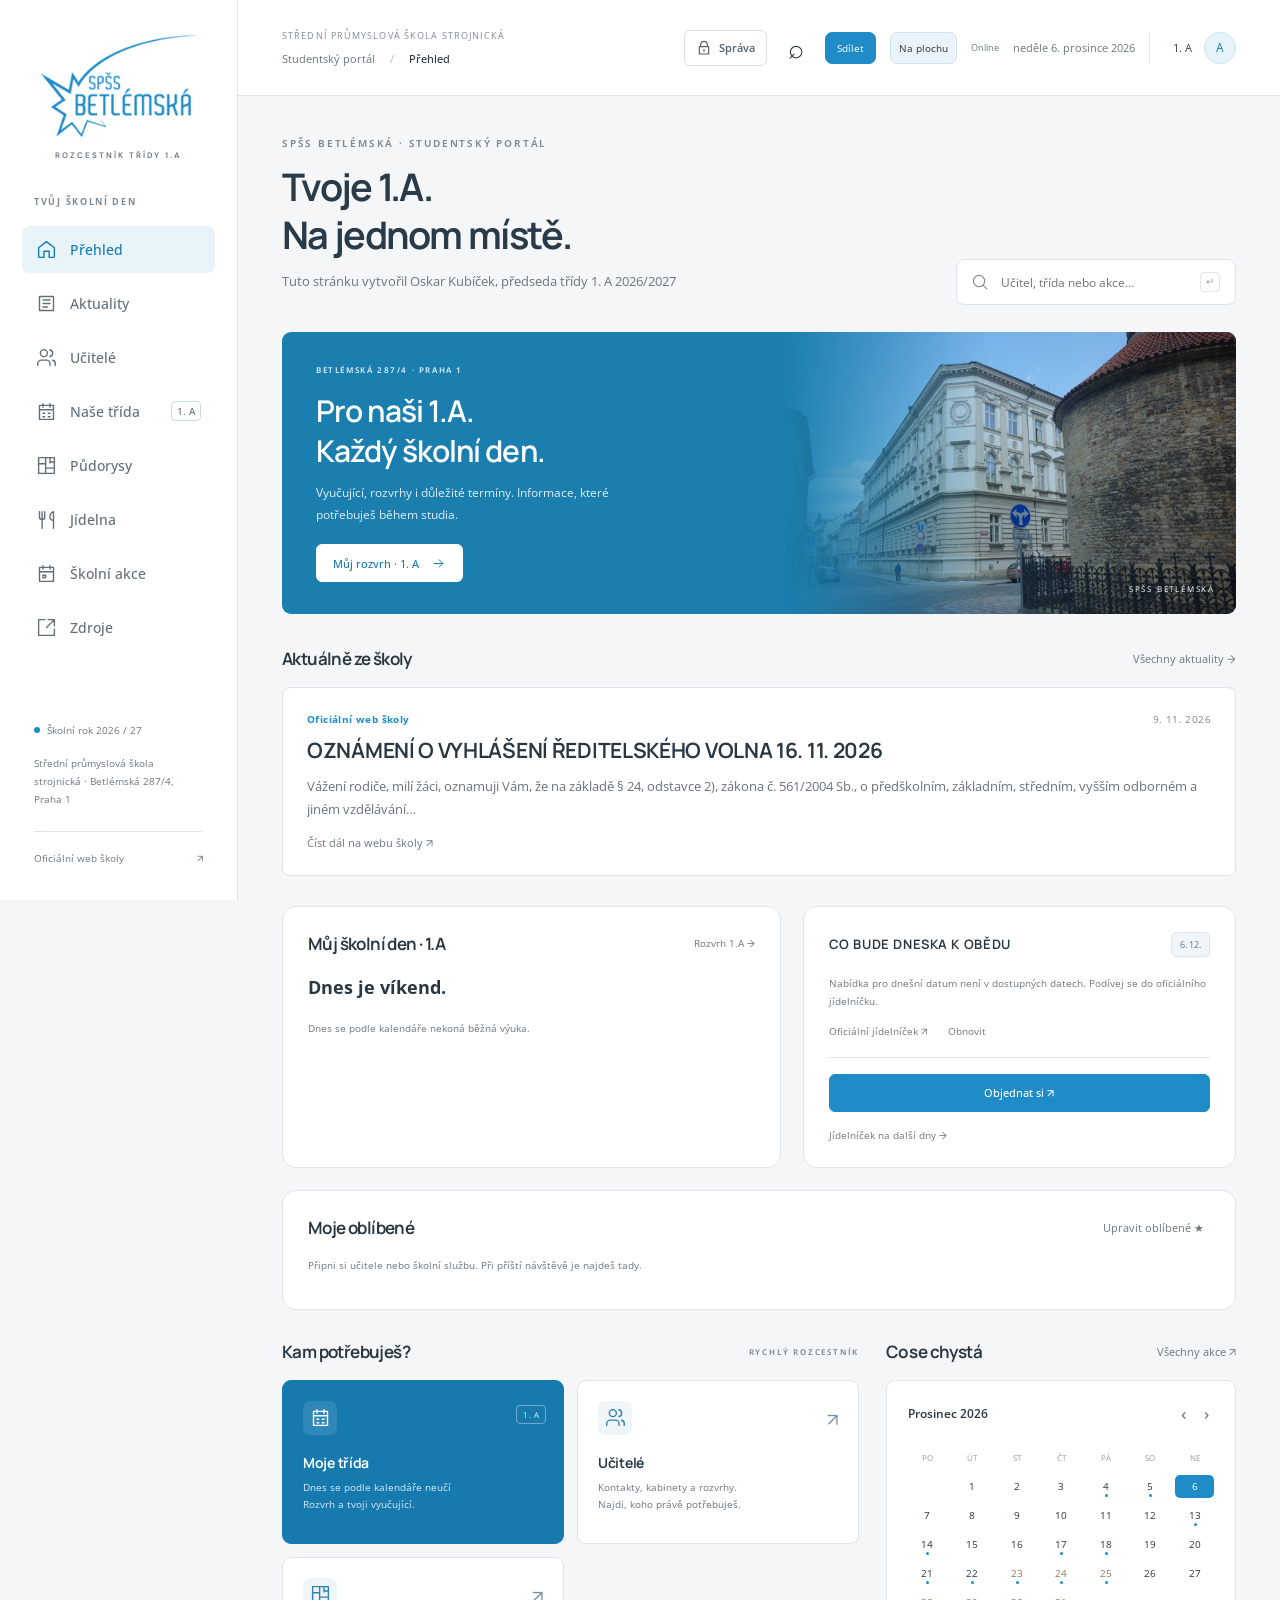
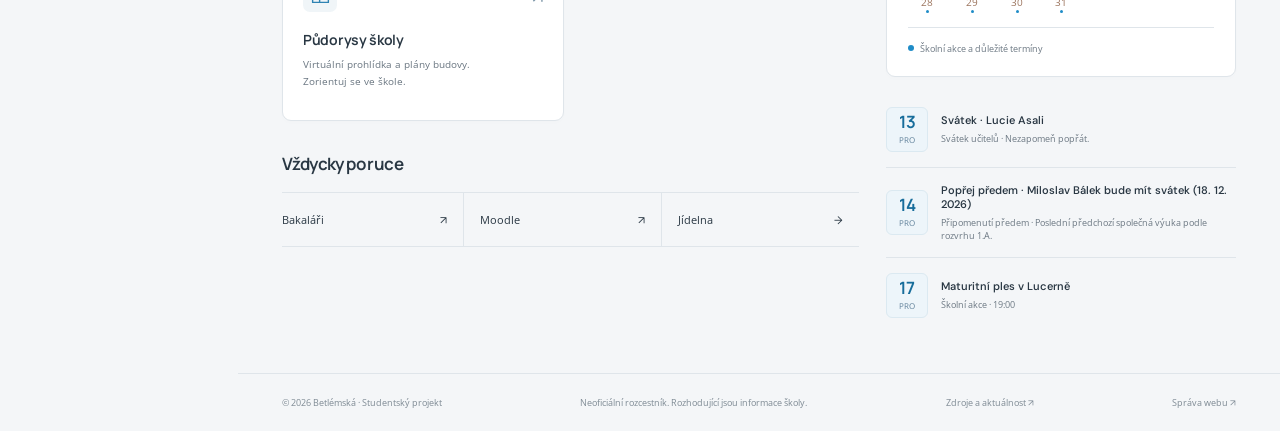
==== commit 5f30aad5: "Připravit veřejný rozcestník verze 2" ====
--- a/index.html
+++ b/index.html
@@ -1,3 +1,3 @@
 <!doctype html>
-<html lang="cs"><head><meta charset="UTF-8"><meta name="viewport" content="width=device-width, initial-scale=1"><meta name="theme-color" content="#f2f3f1"><meta name="description" content="Veřejný studentský rozcestník třídy 1.A na Betlémské. Rozvrh, učitelé, jídelníček, půdorys školy a školní akce."><title>Betlémská — rozcestník 1.A</title><link rel="icon" href="assets/app-icon-192.png" type="image/png"><link rel="stylesheet" href="teacher-links.css?v=20261105-pages"><link rel="stylesheet" href="celebrations.css?v=20261105-pages"><link rel="stylesheet" href="style.css?v=20261105-pages"><link rel="manifest" href="manifest.webmanifest"><meta name="apple-mobile-web-app-capable" content="yes"><meta name="apple-mobile-web-app-title" content="Betlémská"><meta property="og:title" content="Betlémská — rozcestník 1.A"><meta property="og:description" content="Rozvrh 1.A, učitelé, obědy a školní akce. Bez přihlášení."><meta property="og:type" content="website"><link rel="apple-touch-icon" sizes="180x180" href="assets/apple-touch-icon.png"><meta name="apple-mobile-web-app-status-bar-style" content="default"></head>
-<body><a class="skip" href="#main">Přejít na obsah</a><aside class="sidebar"><a class="brand" href="#home"><img class="school-logo" src="assets/school-logo.png" alt="SPŠS Betlémská"><span class="brand-sub">ROZCESTNÍK TŘÍDY 1.A</span></a><div class="side-label">TVŮJ ŠKOLNÍ DEN</div><nav id="nav" aria-label="Hlavní navigace"></nav><div class="side-bottom"><div class="edition"><span class="tiny-dot"></span> Školní rok 2026 / 27</div><p id="cms-address">Střední průmyslová škola strojnická<br>Betlémská 287/4, Praha 1</p><a href="https://www.betlemska.cz/" target="_blank" rel="noopener">Oficiální web školy <span>↗</span></a></div></aside><div class="shell"><header class="topbar"><a href="#home" class="mobile-brand" aria-label="Betlémská – hlavní stránka"><img src="assets/school-logo.png" alt="SPŠS Betlémská"></a><div class="school-heading"><span>STŘEDNÍ PRŮMYSLOVÁ ŠKOLA STROJNICKÁ</span><div class="crumb">Studentský portál <span>/</span> <strong id="breadcrumb">Přehled</strong></div></div><div class="top-right"><button class="top-search icon-btn" data-action="search" aria-label="Hledat na celém webu · Ctrl K">⌕</button><button class="share-button" data-action="share" aria-label="Sdílet rozcestník se spolužáky">Sdílet</button><button class="install-button" data-action="install">Na plochu</button><span class="connection-state" id="connection-state"></span><div class="school-services"><a href="https://bakalari.betlemska.cz/" target="_blank" rel="noopener">Bakaláři ↗</a><a href="https://moodle-betlemska.cz/" target="_blank" rel="noopener">Moodle ↗</a></div><span class="today" id="today"></span><a href="#schedule" class="class-pill" id="class-button" title="Otevřít rozvrh třídy 1.A"><span id="class-badge">1. A</span><span class="class-avatar">A</span></a></div></header><main id="main" tabindex="-1"><div class="loading">Načítám tvůj rozcestník…</div></main><footer><span id="cms-footer">© 2026 Betlémská · Studentský projekt</span><span>Neoficiální rozcestník. Rozhodující jsou informace školy.</span><a href="#sources">Zdroje a aktuálnost ↗</a></footer></div><dialog id="modal"><div class="modal-top"><span id="modal-eyebrow">BETLÉMSKÁ</span><button id="close-modal" class="icon-btn" aria-label="Zavřít">×</button></div><div id="modal-content"></div></dialog><div class="toast" id="toast" role="status"></div><script type="application/json" id="school-data">{"teachers":[{"id":"lucie-asali","name":"Lucie Asali","first":"Lucie","last":"Asali","title":"Mgr.","suffix":"","code":"AL","role":"učitelka","room":"kab. 13","phone":"251092159","classroom":"1. L","email":"lucie.asali@betlemska.cz","emailSource":"Adresa odvozena z formátu jméno.příjmení v telefonním seznamu.","schedule":[{"day":0,"hour":0,"cls":"3.L","classes":["3.L"],"group":"1/2","subject":"ANJ","room":"CIJ3","raw":"1/2 3.L ANJ(CIJ3)"},{"day":0,"hour":1,"cls":"3.L","classes":["3.L"],"group":"1/2","subject":"ANJ","room":"CIJ3","raw":"1/2 3.L ANJ(CIJ3)"},{"day":0,"hour":4,"cls":"3.B","classes":["3.B"],"group":"1/2","subject":"ANJ","room":"CIJ3","raw":"1/2 3.B ANJ(CIJ3)"},{"day":0,"hour":6,"cls":"1.L","classes":["1.L"],"group":"1/2","subject":"ANJ","room":"CIJ3","raw":"1/2 1.L ANJ(CIJ3)"},{"day":0,"hour":7,"cls":"1.L","classes":["1.L"],"group":"2/2","subject":"ANJ","room":"CIJ3","raw":"2/2 1.L ANJ(CIJ3)"},{"day":0,"hour":8,"cls":"1.L","classes":["1.L"],"group":"2/2","subject":"ANJ","room":"CIJ3","raw":"2/2 1.L ANJ(CIJ3)"},{"day":1,"hour":2,"cls":"3.C","classes":["3.C"],"group":"1/2","subject":"ANJ","room":"CIJ3","raw":"1/2 3.C ANJ(CIJ3)"},{"day":1,"hour":3,"cls":"3.L","classes":["3.L"],"group":"1/2","subject":"ANJ","room":"CIJ3","raw":"1/2 3.L ANJ(CIJ3)"},{"day":1,"hour":4,"cls":"3.B","classes":["3.B"],"group":"1/2","subject":"ANJ","room":"CIJ3","raw":"1/2 3.B ANJ(CIJ3)"},{"day":1,"hour":5,"cls":"4.A","classes":["4.A"],"group":"","subject":"ANJ","room":"CIJ3","raw":"ANJc 4.A ANJ(CIJ3)"},{"day":1,"hour":6,"cls":"4.A","classes":["4.A"],"group":"","subject":"ANJ","room":"CIJ3","raw":"ANJc 4.A ANJ(CIJ3)"},{"day":2,"hour":2,"cls":"2.A","classes":["2.A"],"group":"1/2","subject":"ANJ","room":"CIJ3","raw":"1/2 2.A ANJ(CIJ3)"},{"day":2,"hour":5,"cls":"4.A","classes":["4.A"],"group":"","subject":"ANJ","room":"CIJ3","raw":"ANJc 4.A ANJ(CIJ3)"},{"day":2,"hour":6,"cls":"4.A","classes":["4.A"],"group":"","subject":"ANJ","room":"CIJ3","raw":"ANJc 4.A ANJ(CIJ3)"},{"day":2,"hour":8,"cls":"1.L","classes":["1.L"],"group":"2/2","subject":"ANJ","room":"CIJ3","raw":"2/2 1.L ANJ(CIJ3)"},{"day":3,"hour":2,"cls":"3.C","classes":["3.C"],"group":"1/2","subject":"ANJ","room":"CIJ3","raw":"1/2 3.C ANJ(CIJ3)"},{"day":3,"hour":3,"cls":"3.C","classes":["3.C"],"group":"1/2","subject":"ANJ","room":"CIJ3","raw":"1/2 3.C ANJ(CIJ3)"},{"day":3,"hour":5,"cls":"2.A","classes":["2.A"],"group":"1/2","subject":"ANJ","room":"CIJ3","raw":"1/2 2.A ANJ(CIJ3) PŘ"},{"day":3,"hour":6,"cls":"2.A","classes":["2.A"],"group":"1/2","subject":"ANJ","room":"CIJ3","raw":"1/2 2.A ANJ(CIJ3)"},{"day":4,"hour":2,"cls":"3.L","classes":["3.L"],"group":"1/2","subject":"ANJ","room":"CIJ3","raw":"1/2 3.L ANJ(CIJ3)"},{"day":4,"hour":4,"cls":"1.L","classes":["1.L"],"group":"1/2","subject":"ANJ","room":"CIJ3","raw":"1/2 1.L ANJ(CIJ3)"},{"day":4,"hour":5,"cls":"3.B","classes":["3.B"],"group":"1/2","subject":"ANJ","room":"CIJ3","raw":"1/2 3.B ANJ(CIJ3)"},{"day":4,"hour":6,"cls":"1.L","classes":["1.L"],"group":"1/2","subject":"ANJ","room":"CIJ3","raw":"1/2 1.L ANJ(CIJ3)"}],"subjects":["ANJ"],"duties":"Suplovací pohotovost (SP)\nPo: 4. hod; Čt: 5. hod\nDohled v přízemí (PŘ)\nSt: před 4. hod;\nČt: před 6. hod\nDohled v jídelně (JD)\nSt: před 5. hod;\nČt: před 8. hod","pdf":"assets/lucie-asali.pdf","photo":"assets/portraits/lucie-asali.png","photoKind":"circular-restored","photoUpdated":"2026-10-27","fallbackAvatar":"female"},{"id":"karel-bernat","name":"Karel Bernat","first":"Karel","last":"Bernat","title":"Ing. Bc.","suffix":"","code":"BK","role":"učitel","room":"kab. 15","phone":"251092136","classroom":"","email":"karel.bernat@betlemska.cz","emailSource":"Adresa odvozena z formátu jméno.příjmení v telefonním seznamu.","schedule":[{"day":0,"hour":0,"cls":"1.B","classes":["1.B"],"group":"","subject":"MEC","room":"U10","raw":"1.B MEC (U10)"},{"day":0,"hour":1,"cls":"1.B","classes":["1.B"],"group":"","subject":"MEC","room":"U10","raw":"1.B MEC (U10)"},{"day":0,"hour":2,"cls":"1.A","classes":["1.A"],"group":"","subject":"MEC","room":"U7","raw":"1.A MEC (U7)"},{"day":0,"hour":5,"cls":"2.C","classes":["2.C"],"group":"","subject":"MEC","room":"U8","raw":"2.C MEC (U8)"},{"day":0,"hour":6,"cls":"4.A, 4.B, 4.C","classes":["4.A","4.B","4.C"],"group":"","subject":"TVB","room":"U12","raw":"TVB 4.A 4.B 4.C TVB(U12)"},{"day":1,"hour":0,"cls":"3.A, 3.B, 3.C","classes":["3.A","3.B","3.C"],"group":"","subject":"TVB","room":"STT","raw":"TVB 3.A 3.B 3.C TVB(STT)"},{"day":1,"hour":1,"cls":"3.A, 3.B, 3.C","classes":["3.A","3.B","3.C"],"group":"","subject":"TVB","room":"STT","raw":"TVB 3.A 3.B 3.C TVB(STT)"},{"day":1,"hour":2,"cls":"1.A","classes":["1.A"],"group":"","subject":"MEC","room":"U7","raw":"1.A MEC (U7)"},{"day":1,"hour":3,"cls":"1.B","classes":["1.B"],"group":"","subject":"MEC","room":"U10","raw":"1.B MEC (U10)"},{"day":1,"hour":6,"cls":"4.A, 4.B, 4.C","classes":["4.A","4.B","4.C"],"group":"","subject":"PVB","room":"U21","raw":"TVB 4.A 4.B 4.C PVB(U21)"},{"day":1,"hour":7,"cls":"4.A, 4.B, 4.C","classes":["4.A","4.B","4.C"],"group":"","subject":"PVB","room":"U21","raw":"TVB 4.A 4.B 4.C PVB(U21)"},{"day":1,"hour":8,"cls":"4.A, 4.B, 4.C","classes":["4.A","4.B","4.C"],"group":"","subject":"PVB","room":"U21","raw":"TVB 4.A 4.B 4.C PVB(U21)"},{"day":2,"hour":0,"cls":"4.A, 4.B, 4.C","classes":["4.A","4.B","4.C"],"group":"","subject":"TVB","room":"STT","raw":"TVB 4.A 4.B 4.C TVB(STT)"},{"day":2,"hour":1,"cls":"4.A, 4.B, 4.C","classes":["4.A","4.B","4.C"],"group":"","subject":"TVB","room":"STT","raw":"TVB 4.A 4.B 4.C TVB(STT)"},{"day":2,"hour":2,"cls":"1.A","classes":["1.A"],"group":"","subject":"MEC","room":"U7","raw":"1.A MEC (U7)"},{"day":2,"hour":3,"cls":"1.A","classes":["1.A"],"group":"","subject":"MEC","room":"U7","raw":"1.A MEC (U7)"},{"day":2,"hour":7,"cls":"3.A, 3.B, 3.C","classes":["3.A","3.B","3.C"],"group":"","subject":"PVB","room":"U21","raw":"TVB 3.A 3.B 3.C PVB(U21)"},{"day":2,"hour":8,"cls":"3.A, 3.B, 3.C","classes":["3.A","3.B","3.C"],"group":"","subject":"PVB","room":"U21","raw":"TVB 3.A 3.B 3.C PVB(U21)"},{"day":3,"hour":6,"cls":"2.C","classes":["2.C"],"group":"","subject":"MEC","room":"U8","raw":"2.C MEC (U8)"},{"day":3,"hour":7,"cls":"2.C","classes":["2.C"],"group":"","subject":"MEC","room":"U8","raw":"2.C MEC (U8)"},{"day":4,"hour":2,"cls":"1.B","classes":["1.B"],"group":"","subject":"MEC","room":"U10","raw":"1.B MEC (U10)"}],"subjects":["MEC","PVB","TVB"],"duties":"Suplovací pohotovost (SP)\nSt: 5. hod; Pá: 2. hod\nDohled ve 2. patře (2.P)\nÚt: před 4. hod\nDohled v jídelně (JD)\nPo: před 5. hod","pdf":"assets/karel-bernat.pdf","photo":"assets/portraits/karel-bernat-20261104.png","photoKind":"circular-restored","photoUpdated":"2026-11-04","fallbackAvatar":"male","externalLinks":[{"label":"Instagram","url":"https://www.instagram.com/bernat_karel/"}]},{"id":"ondrej-cervinka","name":"Ondřej Červinka","first":"Ondřej","last":"Červinka","title":"Mgr.","suffix":"","code":"CO","role":"učitel","room":"kab. 4","phone":"251092128","classroom":"","email":"ondrej.cervinka@betlemska.cz","emailSource":"Adresa odvozena z formátu jméno.příjmení v telefonním seznamu.","schedule":[{"day":1,"hour":0,"cls":"1.A","classes":["1.A"],"group":"","subject":"CJL","room":"U7","raw":"1.A CJL (U7)"},{"day":1,"hour":1,"cls":"1.A","classes":["1.A"],"group":"","subject":"CJL","room":"U7","raw":"1.A CJL (U7)"},{"day":1,"hour":3,"cls":"3.C","classes":["3.C"],"group":"","subject":"CJL","room":"U14","raw":"3.C CJL (U14)"},{"day":1,"hour":4,"cls":"3.C","classes":["3.C"],"group":"","subject":"CJL","room":"U14","raw":"3.C CJL (U14)"},{"day":1,"hour":6,"cls":"1.B","classes":["1.B"],"group":"","subject":"CJL","room":"U5","raw":"1.B CJL (U5) 1.P"},{"day":1,"hour":7,"cls":"1.B","classes":["1.B"],"group":"","subject":"CJL","room":"U5","raw":"1.B CJL (U5)"},{"day":2,"hour":1,"cls":"3.I","classes":["3.I"],"group":"","subject":"CJL","room":"U3","raw":"3.I CJL (U3)"},{"day":2,"hour":2,"cls":"3.I","classes":["3.I"],"group":"","subject":"CJL","room":"U3","raw":"3.I CJL PŘ (U3)"},{"day":2,"hour":3,"cls":"3.C","classes":["3.C"],"group":"","subject":"CJL","room":"U14","raw":"3.C CJL (U14)"},{"day":3,"hour":1,"cls":"1.B","classes":["1.B"],"group":"","subject":"CJL","room":"U10","raw":"1.B CJL (U10)"},{"day":3,"hour":2,"cls":"1.B","classes":["1.B"],"group":"","subject":"CJL","room":"U10","raw":"1.B CJL (U10)"},{"day":3,"hour":4,"cls":"3.I","classes":["3.I"],"group":"","subject":"CJL","room":"STT","raw":"3.I CJL (STT)"},{"day":3,"hour":5,"cls":"1.A","classes":["1.A"],"group":"","subject":"CJL","room":"U7","raw":"1.A CJL (U7)"},{"day":3,"hour":6,"cls":"1.A","classes":["1.A"],"group":"","subject":"CJL","room":"U7","raw":"1.A CJL (U7)"}],"subjects":["CJL"],"duties":"Dohled v přízemí (PŘ)\nSt: před 3. hod\nDohled v 1. patře (1.P)\nÚt: před 7. hod","pdf":"assets/ondrej-cervinka.pdf","fallbackAvatar":"male","photo":"assets/portraits/ondrej-cervinka-20261103.webp","photoKind":"circular-restored","photoUpdated":"2026-11-03"},{"id":"jiri-gotz","name":"Jiří Götz","first":"Jiří","last":"Götz","title":"Bc.","suffix":"","code":"GJ","role":"učitel","room":"kab. 8","phone":"251092106","classroom":"2. B","email":"jiri.gotz@betlemska.cz","emailSource":"Adresa odvozena z formátu jméno.příjmení v telefonním seznamu.","schedule":[{"day":0,"hour":0,"cls":"1.C","classes":["1.C"],"group":"","subject":"FYZ","room":"SB","raw":"1.C FYZ (SB)"},{"day":0,"hour":1,"cls":"1.L","classes":["1.L"],"group":"","subject":"FYZ","room":"U1","raw":"1.L FYZ (U1)"},{"day":0,"hour":2,"cls":"2.L","classes":["2.L"],"group":"","subject":"FYZ","room":"U16","raw":"2.L FYZ (U16)"},{"day":0,"hour":3,"cls":"1.A","classes":["1.A"],"group":"","subject":"FYZ","room":"U7","raw":"1.A FYZ (U7)"},{"day":0,"hour":6,"cls":"1.A","classes":["1.A"],"group":"","subject":"FYZ","room":"U7","raw":"1.A FYZ (U7)"},{"day":1,"hour":1,"cls":"2.A","classes":["2.A"],"group":"","subject":"FYZ","room":"U17","raw":"2.A FYZ (U17)"},{"day":1,"hour":2,"cls":"2.B","classes":["2.B"],"group":"","subject":"FYZ","room":"U15","raw":"2.B FYZ (U15)"},{"day":1,"hour":3,"cls":"1.C","classes":["1.C"],"group":"","subject":"FYZ","room":"SB","raw":"1.C FYZ (SB)"},{"day":1,"hour":4,"cls":"1.B","classes":["1.B"],"group":"","subject":"FYZ","room":"U10","raw":"1.B FYZ (U10)"},{"day":1,"hour":6,"cls":"1.L","classes":["1.L"],"group":"","subject":"FYZ","room":"U1","raw":"1.L FYZ (U1)"},{"day":1,"hour":7,"cls":"4.L","classes":["4.L"],"group":"","subject":"FYZ","room":"MFC","raw":"4.L FYZ (MFC)"},{"day":1,"hour":8,"cls":"2.I","classes":["2.I"],"group":"","subject":"FYZ","room":"U20","raw":"2.I FYZ (U20)"},{"day":2,"hour":2,"cls":"1.B","classes":["1.B"],"group":"","subject":"FYZ","room":"U10","raw":"1.B FYZ (U10)"},{"day":2,"hour":5,"cls":"3.L","classes":["3.L"],"group":"","subject":"FYZ","room":"U5","raw":"3.L FYZ (U5)"},{"day":2,"hour":6,"cls":"3.L","classes":["3.L"],"group":"","subject":"FYZ","room":"U5","raw":"3.L FYZ (U5)"},{"day":2,"hour":7,"cls":"4.L","classes":["4.L"],"group":"","subject":"FYZ","room":"MFC","raw":"4.L FYZ (MFC)"},{"day":3,"hour":4,"cls":"3.L","classes":["3.L"],"group":"","subject":"FYZ","room":"U5","raw":"3.L FYZ (U5)"},{"day":3,"hour":5,"cls":"2.B","classes":["2.B"],"group":"","subject":"FYZ","room":"U15","raw":"2.B FYZ (U15)"},{"day":4,"hour":0,"cls":"2.C","classes":["2.C"],"group":"","subject":"FYZ","room":"U8","raw":"2.C FYZ (U8)"},{"day":4,"hour":1,"cls":"2.L","classes":["2.L"],"group":"","subject":"FYZ","room":"U16","raw":"2.L FYZ (U16)"},{"day":4,"hour":2,"cls":"2.L","classes":["2.L"],"group":"","subject":"FYZ","room":"U16","raw":"2.L FYZ (U16)"},{"day":4,"hour":3,"cls":"2.C","classes":["2.C"],"group":"","subject":"FYZ","room":"U8","raw":"2.C FYZ (U8)"},{"day":4,"hour":4,"cls":"2.A","classes":["2.A"],"group":"","subject":"FYZ","room":"U17","raw":"2.A FYZ (U17)"}],"subjects":["FYZ"],"duties":"Suplovací pohotovost (SP)\nPo: 6. hod; St: 4. hod\nDohled ve 2. patře (2.P)\nSt: před 5. hod\nDohled v jídelně (JD)\nPo: před 8. hod;\nÚt: před 6. hod","pdf":"assets/jiri-gotz.pdf","fallbackAvatar":"male","photo":"assets/portraits/jiri-gotz-20261103.webp","photoKind":"circular-restored","photoUpdated":"2026-11-03","externalLinks":[{"label":"Facebook","url":"https://www.facebook.com/jiri.gotz"}]},{"id":"miriam-humeova","name":"Miriam Humeová","first":"Miriam","last":"Humeová","title":"Ing.","suffix":"","code":"HU","role":"učitelka","room":"kab. 3","phone":"251092124","classroom":"1. A","email":"miriam.humeova@betlemska.cz","emailSource":"Adresa odvozena z formátu jméno.příjmení v telefonním seznamu.","schedule":[{"day":0,"hour":2,"cls":"2.B","classes":["2.B"],"group":"1/2","subject":"CAD","room":"VYT1","raw":"1/2 2.B CAD(VYT1)"},{"day":0,"hour":3,"cls":"2.B","classes":["2.B"],"group":"1/2","subject":"CAD","room":"VYT1","raw":"1/2 2.B CAD(VYT1)"},{"day":0,"hour":4,"cls":"1.A","classes":["1.A"],"group":"","subject":"STT","room":"U7","raw":"1.A STT (U7)"},{"day":1,"hour":5,"cls":"3.C","classes":["3.C"],"group":"","subject":"STT","room":"U14","raw":"3.C STT (U14)"},{"day":1,"hour":6,"cls":"1.A","classes":["1.A"],"group":"","subject":"TEK","room":"U7","raw":"1.A TEK (U7)"},{"day":1,"hour":7,"cls":"1.A","classes":["1.A"],"group":"","subject":"TEK","room":"U7","raw":"1.A TEK (U7)"},{"day":1,"hour":8,"cls":"2.A","classes":["2.A"],"group":"1/2","subject":"CAD","room":"U17","raw":"1/2 2.A CAD(U17)"},{"day":1,"hour":9,"cls":"2.A","classes":["2.A"],"group":"1/2","subject":"CAD","room":"CAD","raw":"1/2 2.A CAD(CAD)"},{"day":2,"hour":5,"cls":"1.A","classes":["1.A"],"group":"","subject":"STT","room":"U7","raw":"1.A STT (U7)"},{"day":2,"hour":6,"cls":"2.B","classes":["2.B"],"group":"2/2","subject":"CAD","room":"VYT3","raw":"2/2 2.B CAD(VYT3)"},{"day":2,"hour":7,"cls":"2.B","classes":["2.B"],"group":"2/2","subject":"CAD","room":"VYT3","raw":"2/2 2.B CAD(VYT3)"},{"day":2,"hour":8,"cls":"2.C","classes":["2.C"],"group":"1/2","subject":"CAD","room":"VYT3","raw":"1/2 2.C CAD(VYT3)"},{"day":2,"hour":9,"cls":"2.C","classes":["2.C"],"group":"1/2","subject":"CAD","room":"VYT3","raw":"1/2 2.C CAD(VYT3)"},{"day":3,"hour":1,"cls":"3.C","classes":["3.C"],"group":"","subject":"STT","room":"U14","raw":"3.C STT (U14)"},{"day":3,"hour":3,"cls":"1.A","classes":["1.A"],"group":"","subject":"STT","room":"U7","raw":"1.A STT (U7)"},{"day":3,"hour":5,"cls":"2.A","classes":["2.A"],"group":"2/2","subject":"CAD","room":"VYT3","raw":"2/2 2.A CAD(VYT3)"},{"day":3,"hour":6,"cls":"2.A","classes":["2.A"],"group":"2/2","subject":"CAD","room":"VYT3","raw":"2/2 2.A CAD(VYT3)"},{"day":3,"hour":7,"cls":"1.A","classes":["1.A"],"group":"","subject":"TEK","room":"U7","raw":"1.A TEK (U7)"},{"day":3,"hour":8,"cls":"2.C","classes":["2.C"],"group":"2/2","subject":"CAD","room":"VYT3","raw":"2/2 2.C CAD(VYT3) 1.P"},{"day":3,"hour":9,"cls":"2.C","classes":["2.C"],"group":"2/2","subject":"CAD","room":"VYT3","raw":"2/2 2.C CAD(VYT3)"},{"day":4,"hour":3,"cls":"3.C","classes":["3.C"],"group":"","subject":"STT","room":"U14","raw":"3.C STT (U14)"},{"day":4,"hour":5,"cls":"1.A","classes":["1.A"],"group":"","subject":"TEK","room":"U7","raw":"1.A TEK (U7) 1.P"}],"subjects":["CAD","STT","TEK"],"duties":"Suplovací pohotovost (SP)\nČt: 3. hod; Pá: 5. hod\nDohled v 1. patře (1.P)\nČt: před 9. hod;\nPá: před 6. hod","pdf":"assets/miriam-humeova.pdf","fallbackAvatar":"female","photo":"assets/portraits/miriam-humeova-20261103.webp","photoKind":"circular-restored","photoUpdated":"2026-11-03"},{"id":"zdenek-kouril","name":"Zdeněk Kouřil","first":"Zdeněk","last":"Kouřil","title":"Ing.","suffix":"","code":"KZ","role":"učitel","room":"kab. 3","phone":"251092124","classroom":"4. A","email":"zdenek.kouril@betlemska.cz","emailSource":"Adresa odvozena z formátu jméno.příjmení v telefonním seznamu.","schedule":[{"day":0,"hour":0,"cls":"4.B","classes":["4.B"],"group":"","subject":"KOM","room":"KOM2","raw":"ANJm 4.B KOM(KOM2)"},{"day":0,"hour":1,"cls":"4.B","classes":["4.B"],"group":"","subject":"KOM","room":"KOM2","raw":"ANJm 4.B KOM(KOM2) PŘ"},{"day":0,"hour":4,"cls":"4.A","classes":["4.A"],"group":"","subject":"STT","room":"U9","raw":"4.A STT (U9)"},{"day":1,"hour":2,"cls":"4.L","classes":["4.L"],"group":"1/2","subject":"CDM","room":"VYT1","raw":"1/2 4.L CDM(VYT1)"},{"day":1,"hour":3,"cls":"4.L","classes":["4.L"],"group":"1/2","subject":"CDM","room":"VYT1","raw":"1/2 4.L CDM(VYT1)"},{"day":1,"hour":5,"cls":"4.A","classes":["4.A"],"group":"","subject":"MET","room":"AUL1","raw":"MET 4.A MET(AUL1)"},{"day":1,"hour":6,"cls":"4.A","classes":["4.A"],"group":"","subject":"MET","room":"AUL1","raw":"MET 4.A MET(AUL1)"},{"day":1,"hour":7,"cls":"4.I","classes":["4.I"],"group":"1/2","subject":"CAMi","room":"VYT3","raw":"1/2 4.I CAMi(VYT3)"},{"day":1,"hour":8,"cls":"4.I","classes":["4.I"],"group":"1/2","subject":"CAMi","room":"VYT3","raw":"1/2 4.I CAMi(VYT3)"},{"day":2,"hour":0,"cls":"4.B, 4.C","classes":["4.B","4.C"],"group":"","subject":"MET","room":"AUL1","raw":"MET 4.B 4.C MET(AUL1)"},{"day":2,"hour":1,"cls":"4.B, 4.C","classes":["4.B","4.C"],"group":"","subject":"MET","room":"AUL1","raw":"MET 4.B 4.C MET(AUL1) PŘ"},{"day":2,"hour":2,"cls":"4.C","classes":["4.C"],"group":"2/2","subject":"KOM","room":"KOM2","raw":"2/2 4.C KOM(KOM2)"},{"day":2,"hour":3,"cls":"4.C","classes":["4.C"],"group":"2/2","subject":"KOM","room":"KOM2","raw":"2/2 4.C KOM(KOM2)"},{"day":2,"hour":5,"cls":"4.A","classes":["4.A"],"group":"","subject":"KOM","room":"KOM2","raw":"ANJm 4.A KOM(KOM2)"},{"day":2,"hour":6,"cls":"4.A","classes":["4.A"],"group":"","subject":"KOM","room":"KOM2","raw":"ANJm 4.A KOM(KOM2)"},{"day":2,"hour":7,"cls":"3.A, 3.B, 3.C","classes":["3.A","3.B","3.C"],"group":"","subject":"MET","room":"AUL1","raw":"MET 3.A 3.B 3.C MET(AUL1) PŘ"},{"day":2,"hour":8,"cls":"3.A, 3.B, 3.C","classes":["3.A","3.B","3.C"],"group":"","subject":"MET","room":"AUL1","raw":"MET 3.A 3.B 3.C MET(AUL1) PŘ"},{"day":3,"hour":5,"cls":"3.C","classes":["3.C"],"group":"2/2","subject":"KOM","room":"KOM2","raw":"2/2 3.C KOM(KOM2)"},{"day":3,"hour":6,"cls":"3.C","classes":["3.C"],"group":"2/2","subject":"KOM","room":"KOM2","raw":"2/2 3.C KOM(KOM2) PŘ"},{"day":3,"hour":8,"cls":"4.A","classes":["4.A"],"group":"","subject":"STT","room":"U9","raw":"4.A STT (U9)"},{"day":4,"hour":0,"cls":"4.I","classes":["4.I"],"group":"2/2","subject":"CAMi","room":"VYT1","raw":"2/2 4.I CAMi(VYT1)"},{"day":4,"hour":1,"cls":"4.I","classes":["4.I"],"group":"2/2","subject":"CAMi","room":"VYT1","raw":"2/2 4.I CAMi(VYT1)"},{"day":4,"hour":4,"cls":"4.A","classes":["4.A"],"group":"","subject":"STT","room":"U9","raw":"4.A STT (U9)"}],"subjects":["CAMi","CDM","KOM","MET","STT"],"duties":"Suplovací pohotovost (SP)\nPo: 3. hod; Pá: 4. hod\nDohled v přízemí (PŘ)\nPo: před 2. hod;\nSt: před 2., 8., 9. hod;\nČt: před 7., 8. hod\nDohled v jídelně (JD)\nÚt: před 5. hod","pdf":"assets/zdenek-kouril.pdf","photo":"assets/portraits/zdenek-kouril.png","photoKind":"circular-restored","photoUpdated":"2026-10-27","fallbackAvatar":"male"},{"id":"vladislav-liszok","name":"Vladislav Liszok","first":"Vladislav","last":"Liszok","title":"PaedDr.","suffix":"","code":"LV","role":"učitel","room":"kab. 18","phone":"251092141","classroom":"3. I","email":"vladislav.liszok@betlemska.cz","emailSource":"Adresa odvozena z formátu jméno.příjmení v telefonním seznamu.","schedule":[{"day":0,"hour":6,"cls":"3.I","classes":["3.I"],"group":"","subject":"TEV","room":"TEV1","raw":"3.I TEV (TEV1)"},{"day":0,"hour":7,"cls":"3.I","classes":["3.I"],"group":"","subject":"TEV","room":"TEV1","raw":"3.I TEV (TEV1)"},{"day":1,"hour":0,"cls":"2.L","classes":["2.L"],"group":"2/2","subject":"TEV","room":"TEV2","raw":"2/2 2.L TEV(TEV2)"},{"day":1,"hour":1,"cls":"2.L","classes":["2.L"],"group":"2/2","subject":"TEV","room":"TEV2","raw":"2/2 2.L TEV(TEV2)"},{"day":1,"hour":2,"cls":"3.A","classes":["3.A"],"group":"1/2","subject":"TEV","room":"TEV1","raw":"1/2 3.A TEV(TEV1)"},{"day":1,"hour":3,"cls":"3.A","classes":["3.A"],"group":"1/2","subject":"TEV","room":"TEV1","raw":"1/2 3.A TEV(TEV1)"},{"day":2,"hour":0,"cls":"3.L","classes":["3.L"],"group":"1/2","subject":"TEV","room":"TEV1","raw":"1/2 3.L TEV(TEV1)"},{"day":2,"hour":1,"cls":"3.L","classes":["3.L"],"group":"1/2","subject":"TEV","room":"TEV1","raw":"1/2 3.L TEV(TEV1)"},{"day":2,"hour":2,"cls":"4.L","classes":["4.L"],"group":"1/2","subject":"TEV","room":"TEV1","raw":"1/2 4.L TEV(TEV1)"},{"day":2,"hour":3,"cls":"4.L","classes":["4.L"],"group":"1/2","subject":"TEV","room":"TEV1","raw":"1/2 4.L TEV(TEV1)"},{"day":3,"hour":0,"cls":"2.C","classes":["2.C"],"group":"1/2","subject":"TEV","room":"TEV1","raw":"1/2 2.C TEV(TEV1)"},{"day":3,"hour":1,"cls":"2.C","classes":["2.C"],"group":"1/2","subject":"TEV","room":"TEV1","raw":"1/2 2.C TEV(TEV1)"},{"day":3,"hour":2,"cls":"2.I","classes":["2.I"],"group":"1/2","subject":"TEV","room":"TEV1","raw":"1/2 2.I TEV(TEV1)"},{"day":3,"hour":3,"cls":"2.I","classes":["2.I"],"group":"1/2","subject":"TEV","room":"TEV1","raw":"1/2 2.I TEV(TEV1)"},{"day":3,"hour":4,"cls":"4.B","classes":["4.B"],"group":"1/2","subject":"TEV","room":"TEV1","raw":"1/2 4.B TEV(TEV1)"},{"day":3,"hour":5,"cls":"4.B","classes":["4.B"],"group":"1/2","subject":"TEV","room":"TEV1","raw":"1/2 4.B TEV(TEV1)"},{"day":3,"hour":7,"cls":"1.C","classes":["1.C"],"group":"2/2","subject":"TEV","room":"TEV2","raw":"2/2 1.C TEV(TEV2)"},{"day":3,"hour":8,"cls":"1.C","classes":["1.C"],"group":"2/2","subject":"TEV","room":"TEV2","raw":"2/2 1.C TEV(TEV2)"},{"day":4,"hour":0,"cls":"1.C","classes":["1.C"],"group":"1/2","subject":"TEV","room":"TEV1","raw":"1/2 1.C TEV(TEV1)"},{"day":4,"hour":1,"cls":"1.C","classes":["1.C"],"group":"1/2","subject":"TEV","room":"TEV1","raw":"1/2 1.C TEV(TEV1)"},{"day":4,"hour":2,"cls":"4.A","classes":["4.A"],"group":"","subject":"TEV","room":"TEV1","raw":"4.A TEV (TEV1)"},{"day":4,"hour":3,"cls":"4.A","classes":["4.A"],"group":"","subject":"TEV","room":"TEV1","raw":"4.A TEV (TEV1)"},{"day":4,"hour":4,"cls":"4.I","classes":["4.I"],"group":"","subject":"TEV","room":"TEV1","raw":"4.I TEV (TEV1)"},{"day":4,"hour":5,"cls":"4.I","classes":["4.I"],"group":"","subject":"TEV","room":"TEV1","raw":"4.I TEV (TEV1)"}],"subjects":["TEV"],"duties":"Suplovací pohotovost (SP)\nPo: 6. hod; St: 5. hod\nDohled v jídelně (JD)\nČt: před 7. hod;\nPá: před 7. hod","pdf":"assets/vladislav-liszok.pdf","photo":"assets/portraits/vladislav-liszok-20261103.webp","photoKind":"circular-restored","photoUpdated":"2026-11-03","fallbackAvatar":"male"},{"id":"andrea-pavlova","name":"Andrea Pavlová","first":"Andrea","last":"Pavlová","title":"Mgr.","suffix":"","code":"PA","role":"učitelka","room":"kab. 17","phone":"251092165","classroom":"4. C","email":"andrea.pavlova@betlemska.cz","emailSource":"Adresa odvozena z formátu jméno.příjmení v telefonním seznamu.","schedule":[{"day":0,"hour":0,"cls":"2.B","classes":["2.B"],"group":"2/2","subject":"TEV","room":"TEV2","raw":"2/2 2.B TEV(TEV2)"},{"day":0,"hour":1,"cls":"2.B","classes":["2.B"],"group":"2/2","subject":"TEV","room":"TEV2","raw":"2/2 2.B TEV(TEV2)"},{"day":0,"hour":4,"cls":"4.C","classes":["4.C"],"group":"1/2","subject":"ANJ","room":"U18","raw":"1/2 4.C ANJ(U18)"},{"day":0,"hour":5,"cls":"1.A","classes":["1.A"],"group":"","subject":"CHE","room":"U10","raw":"1.A CHE (U10)"},{"day":0,"hour":6,"cls":"1.I","classes":["1.I"],"group":"","subject":"CHE","room":"U10","raw":"1.I CHE (U10)"},{"day":1,"hour":1,"cls":"1.B","classes":["1.B"],"group":"","subject":"CHE","room":"U10","raw":"1.B CHE (U10) 2.P"},{"day":1,"hour":3,"cls":"1.L","classes":["1.L"],"group":"","subject":"BIO","room":"U1","raw":"1.L BIO (U1)"},{"day":1,"hour":4,"cls":"1.C","classes":["1.C"],"group":"","subject":"CHE","room":"SB","raw":"1.C CHE (SB)"},{"day":2,"hour":2,"cls":"4.C","classes":["4.C"],"group":"1/2","subject":"ANJ","room":"U18","raw":"1/2 4.C ANJ(U18)"},{"day":2,"hour":3,"cls":"4.C","classes":["4.C"],"group":"1/2","subject":"ANJ","room":"U18","raw":"1/2 4.C ANJ(U18)"},{"day":2,"hour":4,"cls":"4.C","classes":["4.C"],"group":"2/2","subject":"TEV","room":"TEV2","raw":"2/2 4.C TEV(TEV2)"},{"day":2,"hour":5,"cls":"4.C","classes":["4.C"],"group":"2/2","subject":"TEV","room":"TEV2","raw":"2/2 4.C TEV(TEV2)"},{"day":2,"hour":7,"cls":"2.A","classes":["2.A"],"group":"2/2","subject":"TEV","room":"TEV2","raw":"2/2 2.A TEV(TEV2)"},{"day":2,"hour":8,"cls":"2.A","classes":["2.A"],"group":"2/2","subject":"TEV","room":"TEV2","raw":"2/2 2.A TEV(TEV2)"},{"day":3,"hour":0,"cls":"1.C","classes":["1.C"],"group":"","subject":"CHE","room":"SB","raw":"1.C CHE (SB)"},{"day":3,"hour":1,"cls":"1.L","classes":["1.L"],"group":"","subject":"BIO","room":"U1","raw":"1.L BIO (U1)"},{"day":3,"hour":2,"cls":"1.L","classes":["1.L"],"group":"","subject":"BIO","room":"U1","raw":"1.L BIO (U1)"},{"day":3,"hour":4,"cls":"1.B","classes":["1.B"],"group":"","subject":"CHE","room":"U10","raw":"1.B CHE (U10)"},{"day":3,"hour":5,"cls":"1.I","classes":["1.I"],"group":"","subject":"CHE","room":"U3","raw":"1.I CHE (U3)"},{"day":3,"hour":7,"cls":"4.C","classes":["4.C"],"group":"1/2","subject":"TEV","room":"TEV1","raw":"1/2 4.C TEV(TEV1)"},{"day":3,"hour":8,"cls":"4.C","classes":["4.C"],"group":"1/2","subject":"TEV","room":"TEV1","raw":"1/2 4.C TEV(TEV1)"},{"day":4,"hour":2,"cls":"1.A","classes":["1.A"],"group":"","subject":"CHE","room":"U7","raw":"1.A CHE (U7)"},{"day":4,"hour":5,"cls":"4.C","classes":["4.C"],"group":"1/2","subject":"ANJ","room":"U18","raw":"1/2 4.C ANJ(U18)"}],"subjects":["ANJ","BIO","CHE","TEV"],"duties":"Suplovací pohotovost (SP)\nÚt: 1. hod; Pá: 4. hod\nDohled ve 2. patře (2.P)\nÚt: před 2. hod;\nSt: před 7. hod;\nČt: před 7. hod;\nPá: před 7. hod","pdf":"assets/andrea-pavlova.pdf","fallbackAvatar":"female","photo":"assets/portraits/andrea-pavlova-20261103.webp","photoKind":"circular-restored","photoUpdated":"2026-11-03"},{"id":"jakub-petrak","name":"Jakub Petrák","first":"Jakub","last":"Petrák","title":"Mgr.","suffix":"","code":"PJ","role":"učitel","room":"kab. 18","phone":"251092141","classroom":"3. B","email":"jakub.petrak@betlemska.cz","emailSource":"Adresa odvozena z formátu jméno.příjmení v telefonním seznamu.","schedule":[{"day":0,"hour":2,"cls":"1.B","classes":["1.B"],"group":"2/2","subject":"TEV","room":"TEV2","raw":"2/2 1.B TEV(TEV2)"},{"day":0,"hour":3,"cls":"1.B","classes":["1.B"],"group":"2/2","subject":"TEV","room":"TEV2","raw":"2/2 1.B TEV(TEV2)"},{"day":0,"hour":4,"cls":"1.L","classes":["1.L"],"group":"1/2","subject":"TEV","room":"TEV1","raw":"1/2 1.L TEV(TEV1)"},{"day":0,"hour":5,"cls":"1.L","classes":["1.L"],"group":"1/2","subject":"TEV","room":"TEV1","raw":"1/2 1.L TEV(TEV1)"},{"day":1,"hour":4,"cls":"1.I","classes":["1.I"],"group":"1/2","subject":"TEV","room":"TEV1","raw":"1/2 1.I TEV(TEV1) 2.P"},{"day":1,"hour":5,"cls":"1.I","classes":["1.I"],"group":"1/2","subject":"TEV","room":"TEV1","raw":"1/2 1.I TEV(TEV1)"},{"day":1,"hour":6,"cls":"3.B","classes":["3.B"],"group":"","subject":"TEV","room":"TEV1","raw":"3.B TEV (TEV1) 2.P"},{"day":1,"hour":7,"cls":"3.B","classes":["3.B"],"group":"","subject":"TEV","room":"TEV1","raw":"3.B TEV (TEV1)"},{"day":1,"hour":8,"cls":"3.C","classes":["3.C"],"group":"","subject":"TEV","room":"TEV1","raw":"3.C TEV (TEV1)"},{"day":1,"hour":9,"cls":"3.C","classes":["3.C"],"group":"","subject":"TEV","room":"TEV1","raw":"3.C TEV (TEV1)"},{"day":2,"hour":0,"cls":"3.L","classes":["3.L"],"group":"2/2","subject":"TEV","room":"TEV2","raw":"2/2 3.L TEV(TEV2)"},{"day":2,"hour":1,"cls":"3.L","classes":["3.L"],"group":"2/2","subject":"TEV","room":"TEV2","raw":"2/2 3.L TEV(TEV2)"},{"day":2,"hour":2,"cls":"4.L","classes":["4.L"],"group":"2/2","subject":"TEV","room":"TEV2","raw":"2/2 4.L TEV(TEV2) 2.P"},{"day":2,"hour":3,"cls":"4.L","classes":["4.L"],"group":"2/2","subject":"TEV","room":"TEV2","raw":"2/2 4.L TEV(TEV2)"},{"day":2,"hour":4,"cls":"2.B","classes":["2.B"],"group":"1/2","subject":"TEV","room":"TEV1","raw":"1/2 2.B TEV(TEV1)"},{"day":2,"hour":5,"cls":"2.B","classes":["2.B"],"group":"1/2","subject":"TEV","room":"TEV1","raw":"1/2 2.B TEV(TEV1)"},{"day":2,"hour":7,"cls":"2.A","classes":["2.A"],"group":"1/2","subject":"TEV","room":"TEV1","raw":"1/2 2.A TEV(TEV1)"},{"day":2,"hour":8,"cls":"2.A","classes":["2.A"],"group":"1/2","subject":"TEV","room":"TEV1","raw":"1/2 2.A TEV(TEV1)"},{"day":4,"hour":0,"cls":"1.A","classes":["1.A"],"group":"2/2","subject":"TEV","room":"TEV2","raw":"2/2 1.A TEV(TEV2)"},{"day":4,"hour":1,"cls":"1.A","classes":["1.A"],"group":"2/2","subject":"TEV","room":"TEV2","raw":"2/2 1.A TEV(TEV2)"}],"subjects":["TEV"],"duties":"Dohled ve 2. patře (2.P)\nÚt: před 5., 7. hod;\nSt: před 3. hod","pdf":"assets/jakub-petrak.pdf","photo":"assets/portraits/jakub-petrak.png","photoKind":"circular-restored","photoUpdated":"2026-10-27","fallbackAvatar":"male"},{"id":"hynek-petros","name":"Hynek Petroš","first":"Hynek","last":"Petroš","title":"","suffix":"","code":"PH","role":"učitel","room":"kab. 6","phone":"251092170","classroom":"","email":"hynek.petros@betlemska.cz","emailSource":"Adresa odvozena z formátu jméno.příjmení v telefonním seznamu.","schedule":[{"day":1,"hour":3,"cls":"1.A","classes":["1.A"],"group":"","subject":"MAT","room":"U7","raw":"1.A MAT (U7)"},{"day":1,"hour":4,"cls":"1.A","classes":["1.A"],"group":"","subject":"MAT","room":"U7","raw":"1.A MAT (U7) 1.P"},{"day":4,"hour":3,"cls":"1.A","classes":["1.A"],"group":"","subject":"MAT","room":"U7","raw":"1.A MAT (U7)"},{"day":4,"hour":4,"cls":"1.A","classes":["1.A"],"group":"","subject":"MAT","room":"U7","raw":"1.A MAT (U7) 1.P"}],"subjects":["MAT"],"duties":"Dohled v 1. patře (1.P)\nÚt: před 5. hod;\nPá: před 5. hod","pdf":"assets/hynek-petros.pdf","fallbackAvatar":"male","photo":"assets/portraits/hynek-petros-20261103.webp","photoKind":"circular-restored","photoUpdated":"2026-11-03","externalLinks":[{"label":"Facebook","url":"https://www.facebook.com/hynek.petros.5"}]},{"id":"barbora-pivonkova","name":"Barbora Pivoňková","first":"Barbora","last":"Pivoňková","title":"Mgr.","suffix":"","code":"PB","role":"učitelka","room":"kab. 4","phone":"251092128","classroom":"","email":"barbora.pivonkova@betlemska.cz","emailSource":"Adresa odvozena z formátu jméno.příjmení v telefonním seznamu.","schedule":[{"day":0,"hour":0,"cls":"4.A","classes":["4.A"],"group":"","subject":"CJL","room":"U5","raw":"4.A CJL (U5)"},{"day":0,"hour":1,"cls":"4.A","classes":["4.A"],"group":"","subject":"CJL","room":"U5","raw":"4.A CJL (U5)"},{"day":0,"hour":4,"cls":"2.C","classes":["2.C"],"group":"","subject":"CJL","room":"U8","raw":"2.C CJL 2.P (U8)"},{"day":0,"hour":6,"cls":"4.I","classes":["4.I"],"group":"","subject":"CJL","room":"U3","raw":"4.I CJL (U3)"},{"day":0,"hour":7,"cls":"4.I","classes":["4.I"],"group":"","subject":"CJL","room":"U3","raw":"4.I CJL (U3)"},{"day":1,"hour":2,"cls":"2.C","classes":["2.C"],"group":"","subject":"CJL","room":"U5","raw":"2.C CJL (U5)"},{"day":1,"hour":3,"cls":"2.C","classes":["2.C"],"group":"","subject":"CJL","room":"U5","raw":"2.C CJL (U5)"},{"day":1,"hour":6,"cls":"1.I","classes":["1.I"],"group":"","subject":"DEJ","room":"U3","raw":"1.I DEJ (U3)"},{"day":2,"hour":0,"cls":"1.A","classes":["1.A"],"group":"","subject":"DEJ","room":"U7","raw":"1.A DEJ (U7)"},{"day":2,"hour":2,"cls":"2.C","classes":["2.C"],"group":"","subject":"DEJ","room":"U8","raw":"2.C DEJ (U8)"},{"day":2,"hour":4,"cls":"2.A","classes":["2.A"],"group":"","subject":"DEJ","room":"U17","raw":"2.A DEJ (U17)"},{"day":2,"hour":5,"cls":"3.B","classes":["3.B"],"group":"","subject":"CJL","room":"U6","raw":"3.B CJL (U6)"},{"day":3,"hour":0,"cls":"4.A","classes":["4.A"],"group":"","subject":"CJL","room":"U9","raw":"4.A CJL (U9)"},{"day":3,"hour":1,"cls":"4.A","classes":["4.A"],"group":"","subject":"CJL","room":"U9","raw":"4.A CJL (U9)"},{"day":3,"hour":2,"cls":"1.A","classes":["1.A"],"group":"","subject":"DEJ","room":"U7","raw":"1.A DEJ (U7) PŘ"},{"day":3,"hour":3,"cls":"4.I","classes":["4.I"],"group":"","subject":"CJL","room":"U3","raw":"4.I CJL (U3)"},{"day":3,"hour":4,"cls":"1.I","classes":["1.I"],"group":"","subject":"DEJ","room":"U3","raw":"1.I DEJ (U3)"},{"day":4,"hour":0,"cls":"2.B","classes":["2.B"],"group":"","subject":"DEJ","room":"U15","raw":"2.B DEJ (U15)"},{"day":4,"hour":1,"cls":"3.B","classes":["3.B"],"group":"","subject":"CJL","room":"U6","raw":"3.B CJL (U6)"},{"day":4,"hour":2,"cls":"3.B","classes":["3.B"],"group":"","subject":"CJL","room":"U6","raw":"3.B CJL (U6)"},{"day":4,"hour":3,"cls":"4.I","classes":["4.I"],"group":"","subject":"CJL","room":"U3","raw":"4.I CJL (U3)"}],"subjects":["CJL","DEJ"],"duties":"Suplovací pohotovost (SP)\nÚt: 6. hod; St: 2. hod\nDohled v přízemí (PŘ)\nČt: před 3. hod\nDohled ve 2. patře (2.P)\nPo: před 5. hod\nDohled v jídelně (JD)\nPo: před 6. hod","pdf":"assets/barbora-pivonkova.pdf","fallbackAvatar":"female"},{"id":"pavel-pokorny","name":"Pavel Pokorný","first":"Pavel","last":"Pokorný","title":"Mgr.","suffix":"","code":"PP","role":"učitel","room":"kab. 13","phone":"251092159","classroom":"","email":"pavel.pokorny@betlemska.cz","emailSource":"Adresa odvozena z formátu jméno.příjmení v telefonním seznamu.","schedule":[{"day":0,"hour":1,"cls":"4.L","classes":["4.L"],"group":"2/2","subject":"ANJ","room":"MFC","raw":"2/2 4.L ANJ(MFC)"},{"day":0,"hour":2,"cls":"4.L","classes":["4.L"],"group":"2/2","subject":"ANJ","room":"MFC","raw":"2/2 4.L ANJ(MFC)"},{"day":0,"hour":4,"cls":"3.B","classes":["3.B"],"group":"2/2","subject":"ANJ","room":"U6","raw":"2/2 3.B ANJ(U6)"},{"day":0,"hour":7,"cls":"1.C","classes":["1.C"],"group":"1/2","subject":"ANJ","room":"CIJ1","raw":"1/2 1.C ANJ(CIJ1)"},{"day":0,"hour":8,"cls":"1.A","classes":["1.A"],"group":"2/2","subject":"ANJ","room":"CIJ1","raw":"2/2 1.A ANJ(CIJ1)"},{"day":0,"hour":9,"cls":"1.A","classes":["1.A"],"group":"2/2","subject":"ANJ","room":"CIJ1","raw":"2/2 1.A ANJ(CIJ1)"},{"day":1,"hour":2,"cls":"1.I","classes":["1.I"],"group":"1/2","subject":"ANJ","room":"U3","raw":"1/2 1.I ANJ(U3)"},{"day":1,"hour":3,"cls":"1.I","classes":["1.I"],"group":"1/2","subject":"ANJ","room":"U3","raw":"1/2 1.I ANJ(U3)"},{"day":1,"hour":4,"cls":"3.B","classes":["3.B"],"group":"2/2","subject":"ANJ","room":"U6","raw":"2/2 3.B ANJ(U6)"},{"day":1,"hour":6,"cls":"3.A","classes":["3.A"],"group":"2/2","subject":"ANJ","room":"U13","raw":"2/2 3.A ANJ(U13)"},{"day":1,"hour":7,"cls":"3.A","classes":["3.A"],"group":"2/2","subject":"ANJ","room":"U13","raw":"2/2 3.A ANJ(U13)"},{"day":2,"hour":0,"cls":"2.C","classes":["2.C"],"group":"1/2","subject":"ANJ","room":"CIJ2","raw":"1/2 2.C ANJ(CIJ2)"},{"day":2,"hour":1,"cls":"2.C","classes":["2.C"],"group":"1/2","subject":"ANJ","room":"CIJ2","raw":"1/2 2.C ANJ(CIJ2)"},{"day":3,"hour":0,"cls":"1.A","classes":["1.A"],"group":"2/2","subject":"ANJ","room":"CIJ1","raw":"2/2 1.A ANJ(CIJ1)"},{"day":3,"hour":1,"cls":"1.I","classes":["1.I"],"group":"1/2","subject":"ANJ","room":"CIJ1","raw":"1/2 1.I ANJ(CIJ1)"},{"day":3,"hour":4,"cls":"1.C","classes":["1.C"],"group":"1/2","subject":"ANJ","room":"CIJ1","raw":"1/2 1.C ANJ(CIJ1)"},{"day":4,"hour":1,"cls":"3.A","classes":["3.A"],"group":"2/2","subject":"ANJ","room":"CIJ5","raw":"2/2 3.A ANJ(CIJ5)"},{"day":4,"hour":2,"cls":"2.C","classes":["2.C"],"group":"1/2","subject":"ANJ","room":"CIJ5","raw":"1/2 2.C ANJ(CIJ5)"},{"day":4,"hour":3,"cls":"1.C","classes":["1.C"],"group":"1/2","subject":"ANJ","room":"SB","raw":"1/2 1.C ANJ(SB) PŘ"},{"day":4,"hour":4,"cls":"4.L","classes":["4.L"],"group":"2/2","subject":"ANJ","room":"CIJ2","raw":"2/2 4.L ANJ(CIJ2)"},{"day":4,"hour":5,"cls":"3.B","classes":["3.B"],"group":"2/2","subject":"ANJ","room":"CIJ2","raw":"2/2 3.B ANJ(CIJ2)"},{"day":4,"hour":6,"cls":"4.L","classes":["4.L"],"group":"2/2","subject":"ANJ","room":"CIJ2","raw":"2/2 4.L ANJ(CIJ2)"}],"subjects":["ANJ"],"duties":"Suplovací pohotovost (SP)\nPo: 4. hod; Čt: 4. hod\nDohled v přízemí (PŘ)\nPo: před 6., 7. hod;\nPá: před 4. hod\nDohled v jídelně (JD)\nPá: před 8. hod","pdf":"assets/pavel-pokorny.pdf","photo":"assets/portraits/pavel-pokorny.png","photoKind":"circular-restored","photoUpdated":"2026-10-27","fallbackAvatar":"male"},{"id":"michal-prutyszyn","name":"Michal Prutyszyn","first":"Michal","last":"Prutyszyn","title":"Mgr.","suffix":"MBA","code":"PR","role":"ředitel školy","room":"ředitelna","phone":"251092100","classroom":"","email":"michal.prutyszyn@betlemska.cz","emailSource":"Adresa odvozena z formátu jméno.příjmení v telefonním seznamu.","schedule":[{"day":0,"hour":0,"cls":"2.L","classes":["2.L"],"group":"1/2","subject":"ICT","room":"VYT2","raw":"1/2 2.L ICT(VYT2)"},{"day":0,"hour":1,"cls":"2.L","classes":["2.L"],"group":"1/2","subject":"ICT","room":"VYT2","raw":"1/2 2.L ICT(VYT2)"},{"day":0,"hour":2,"cls":"2.A","classes":["2.A"],"group":"1/2","subject":"ICT","room":"VYT2","raw":"1/2 2.A ICT(VYT2)"},{"day":0,"hour":3,"cls":"2.A","classes":["2.A"],"group":"1/2","subject":"ICT","room":"VYT2","raw":"1/2 2.A ICT(VYT2)"}],"subjects":["ICT"],"duties":"","pdf":"assets/michal-prutyszyn.pdf","photo":"assets/portraits/michal-prutyszyn-20261103.webp","photoKind":"circular-restored","photoUpdated":"2026-11-03","fallbackAvatar":"male"},{"id":"ondrej-ruzicka","name":"Ondřej Růžička","first":"Ondřej","last":"Růžička","title":"Ing.","suffix":"","code":"RO","role":"učitel","room":"kab. 3","phone":"251092124","classroom":"3. C","email":"ondrej.ruzicka@betlemska.cz","emailSource":"Adresa odvozena z formátu jméno.příjmení v telefonním seznamu.","schedule":[{"day":0,"hour":0,"cls":"3.C","classes":["3.C"],"group":"","subject":"PKC","room":"VYT3","raw":"PKC2 3.C PKC(VYT3)"},{"day":0,"hour":1,"cls":"3.C","classes":["3.C"],"group":"","subject":"PKC","room":"VYT3","raw":"PKC2 3.C PKC(VYT3)"},{"day":0,"hour":2,"cls":"4.C","classes":["4.C"],"group":"","subject":"SPS","room":"SPS","raw":"4.C SPS (SPS)"},{"day":0,"hour":3,"cls":"4.C","classes":["4.C"],"group":"","subject":"SPS","room":"SPS","raw":"4.C SPS (SPS)"},{"day":0,"hour":4,"cls":"1.C","classes":["1.C"],"group":"","subject":"MEC","room":"SB","raw":"1.C MEC (SB)"},{"day":0,"hour":5,"cls":"4.A","classes":["4.A"],"group":"","subject":"SPS","room":"U9","raw":"4.A SPS (U9)"},{"day":1,"hour":3,"cls":"4.A","classes":["4.A"],"group":"","subject":"SPS","room":"SPS","raw":"4.A SPS (SPS)"},{"day":1,"hour":4,"cls":"4.C","classes":["4.C"],"group":"","subject":"SPS","room":"U18","raw":"4.C SPS (U18)"},{"day":1,"hour":6,"cls":"2.B","classes":["2.B"],"group":"","subject":"SPS","room":"SPS","raw":"2.B SPS (SPS)"},{"day":1,"hour":7,"cls":"3.C","classes":["3.C"],"group":"","subject":"SPS","room":"SPS","raw":"3.C SPS (SPS)"},{"day":2,"hour":3,"cls":"1.C","classes":["1.C"],"group":"","subject":"MEC","room":"U16","raw":"1.C MEC (U16)"},{"day":2,"hour":5,"cls":"3.C","classes":["3.C"],"group":"","subject":"SPS","room":"U14","raw":"3.C SPS (U14)"},{"day":2,"hour":6,"cls":"3.C","classes":["3.C"],"group":"","subject":"SPS","room":"SPS","raw":"3.C SPS (SPS)"},{"day":2,"hour":7,"cls":"3.A, 3.B, 3.C","classes":["3.A","3.B","3.C"],"group":"","subject":"PKC","room":"VYT1","raw":"PKC1 3.A 3.B 3.C PKC(VYT1)"},{"day":2,"hour":8,"cls":"3.A, 3.B, 3.C","classes":["3.A","3.B","3.C"],"group":"","subject":"PKC","room":"VYT1","raw":"PKC1 3.A 3.B 3.C PKC(VYT1)"},{"day":3,"hour":0,"cls":"2.B","classes":["2.B"],"group":"","subject":"SPS","room":"SPS","raw":"2.B SPS 1.P (SPS)"},{"day":3,"hour":1,"cls":"1.C","classes":["1.C"],"group":"","subject":"MEC","room":"SB","raw":"1.C MEC (SB)"},{"day":3,"hour":2,"cls":"2.B","classes":["2.B"],"group":"","subject":"SPS","room":"U15","raw":"2.B SPS (U15)"},{"day":3,"hour":3,"cls":"4.A","classes":["4.A"],"group":"","subject":"SPS","room":"SPS","raw":"4.A SPS 1.P (SPS)"},{"day":3,"hour":4,"cls":"4.C","classes":["4.C"],"group":"","subject":"SPS","room":"U18","raw":"4.C SPS (U18)"},{"day":4,"hour":1,"cls":"2.B","classes":["2.B"],"group":"","subject":"SPS","room":"SPS","raw":"2.B SPS (SPS)"},{"day":4,"hour":2,"cls":"3.C","classes":["3.C"],"group":"","subject":"SPS","room":"U14","raw":"3.C SPS (U14)"},{"day":4,"hour":4,"cls":"1.C","classes":["1.C"],"group":"","subject":"MEC","room":"SB","raw":"1.C MEC (SB)"},{"day":4,"hour":5,"cls":"4.A","classes":["4.A"],"group":"","subject":"SPS","room":"SPS","raw":"4.A SPS (SPS)"}],"subjects":["MEC","PKC","SPS"],"duties":"Suplovací pohotovost (SP)\nPá: 7. hod\nDohled v 1. patře (1.P)\nČt: před 1., 4. hod;\nPá: před 4., 7. hod","pdf":"assets/ondrej-ruzicka.pdf","photo":"assets/portraits/ondrej-ruzicka-20261103.webp","photoKind":"circular-restored","photoUpdated":"2026-11-03","fallbackAvatar":"male","bio":"V komunálních volbách v roce 2026 byl zvolen do Zastupitelstva městské části Praha 4. Další veřejné informace jsou dostupné na webu městské části.","externalLinks":[{"label":"Veřejný profil · Praha 4","url":"https://praha4.cz/kontakty-p4/ruzicka-ondrej/"},{"label":"Výsledky voleb 2026 · Praha 4","url":"https://tucnak.praha4.cz/11-2026/vysledky-komunalnich-voleb-2026"},{"label":"Facebook · dodaná fotografie","url":"https://www.facebook.com/photo?fbid=1157584033134822&set=pb.100066497079135.-2207520000."}]},{"id":"radka-stefanakova","name":"Radka Štefaňáková","first":"Radka","last":"Štefaňáková","title":"Mgr.","suffix":"","code":"SR","role":"učitelka","room":"kab. 4","phone":"251092128","classroom":"","email":"radka.stefanakova@betlemska.cz","emailSource":"Adresa odvozena z formátu jméno.příjmení v telefonním seznamu.","schedule":[{"day":0,"hour":5,"cls":"1.C","classes":["1.C"],"group":"","subject":"CJL","room":"U3","raw":"1.C CJL (U3)"},{"day":0,"hour":7,"cls":"1.B","classes":["1.B"],"group":"","subject":"EKO","room":"U10","raw":"1.B EKO (U10)"},{"day":0,"hour":8,"cls":"1.B","classes":["1.B"],"group":"","subject":"EKO","room":"U10","raw":"1.B EKO (U10)"},{"day":1,"hour":0,"cls":"1.I","classes":["1.I"],"group":"","subject":"CJL","room":"U3","raw":"1.I CJL (U3)"},{"day":1,"hour":1,"cls":"1.I","classes":["1.I"],"group":"","subject":"CJL","room":"U3","raw":"1.I CJL (U3)"},{"day":1,"hour":2,"cls":"1.C","classes":["1.C"],"group":"","subject":"CJL","room":"SB","raw":"1.C CJL (SB)"},{"day":2,"hour":0,"cls":"1.I","classes":["1.I"],"group":"","subject":"CJL","room":"U3","raw":"1.I CJL (U3)"},{"day":2,"hour":1,"cls":"1.A","classes":["1.A"],"group":"","subject":"EKO","room":"U7","raw":"1.A EKO (U7)"},{"day":2,"hour":2,"cls":"1.L","classes":["1.L"],"group":"","subject":"CJL","room":"U1","raw":"1.L CJL (U1)"},{"day":2,"hour":4,"cls":"1.C","classes":["1.C"],"group":"","subject":"EKO","room":"U15","raw":"1.C EKO (U15)"},{"day":2,"hour":6,"cls":"2.A","classes":["2.A"],"group":"","subject":"EKO","room":"U17","raw":"2.A EKO (U17)"},{"day":3,"hour":0,"cls":"1.I","classes":["1.I"],"group":"","subject":"CJL","room":"U3","raw":"1.I CJL (U3)"},{"day":3,"hour":1,"cls":"1.A","classes":["1.A"],"group":"","subject":"EKO","room":"U7","raw":"1.A EKO (U7)"},{"day":3,"hour":2,"cls":"1.C","classes":["1.C"],"group":"","subject":"CJL","room":"SB","raw":"1.C CJL (SB)"},{"day":3,"hour":3,"cls":"1.C","classes":["1.C"],"group":"","subject":"CJL","room":"SB","raw":"1.C CJL (SB)"},{"day":3,"hour":6,"cls":"1.L","classes":["1.L"],"group":"","subject":"CJL","room":"U1","raw":"1.L CJL (U1)"},{"day":3,"hour":7,"cls":"1.L","classes":["1.L"],"group":"","subject":"CJL","room":"U1","raw":"1.L CJL (U1)"},{"day":4,"hour":0,"cls":"1.L","classes":["1.L"],"group":"","subject":"CJL","room":"U1","raw":"1.L CJL (U1)"},{"day":4,"hour":1,"cls":"2.C","classes":["2.C"],"group":"","subject":"EKO","room":"U8","raw":"2.C EKO (U8) 2.P"},{"day":4,"hour":2,"cls":"1.C","classes":["1.C"],"group":"","subject":"EKO","room":"SB","raw":"1.C EKO (SB)"},{"day":4,"hour":4,"cls":"2.B","classes":["2.B"],"group":"","subject":"EKO","room":"U15","raw":"2.B EKO (U15)"}],"subjects":["CJL","EKO"],"duties":"Suplovací pohotovost (SP)\nČt: 6. hod; Pá: 6. hod\nDohled ve 2. patře (2.P)\nSt: před 4. hod;\nČt: před 5. hod;\nPá: před 2. hod","pdf":"assets/radka-stefanakova.pdf","fallbackAvatar":"female","photo":"assets/portraits/radka-stefanakova-20261104.webp","photoKind":"circular-restored","photoUpdated":"2026-11-04"},{"id":"ladislav-trnka","name":"Ladislav Trnka","first":"Ladislav","last":"Trnka","title":"Ing.","suffix":"","code":"TR","role":"učitel","room":"kab. 5","phone":"251092175","classroom":"","email":"ladislav.trnka@betlemska.cz","emailSource":"Adresa odvozena z formátu jméno.příjmení v telefonním seznamu.","schedule":[{"day":0,"hour":0,"cls":"1.A","classes":["1.A"],"group":"2/2","subject":"ICT","room":"HRW","raw":"2/2 1.A ICT(HRW)"},{"day":0,"hour":1,"cls":"1.A","classes":["1.A"],"group":"2/2","subject":"ICT","room":"HRW","raw":"2/2 1.A ICT(HRW)"},{"day":0,"hour":2,"cls":"1.I","classes":["1.I"],"group":"","subject":"FYZ","room":"U3","raw":"1.I FYZ (U3)"},{"day":0,"hour":3,"cls":"1.I","classes":["1.I"],"group":"","subject":"FYZ","room":"U3","raw":"1.I FYZ (U3)"},{"day":0,"hour":4,"cls":"1.B","classes":["1.B"],"group":"2/2","subject":"ICT","room":"VYT2","raw":"2/2 1.B ICT(VYT2)"},{"day":0,"hour":5,"cls":"1.B","classes":["1.B"],"group":"2/2","subject":"ICT","room":"VYT2","raw":"2/2 1.B ICT(VYT2)"},{"day":0,"hour":8,"cls":"1.A","classes":["1.A"],"group":"1/2","subject":"ICT","room":"VYT2","raw":"1/2 1.A ICT(VYT2) 1.P"},{"day":0,"hour":9,"cls":"1.A","classes":["1.A"],"group":"1/2","subject":"ICT","room":"VYT2","raw":"1/2 1.A ICT(VYT2)"},{"day":1,"hour":0,"cls":"3.L","classes":["3.L"],"group":"","subject":"CHE","room":"U5","raw":"3.L CHE (U5)"},{"day":1,"hour":1,"cls":"3.L","classes":["3.L"],"group":"","subject":"CHE","room":"U5","raw":"3.L CHE (U5)"},{"day":1,"hour":2,"cls":"1.L","classes":["1.L"],"group":"","subject":"CHE","room":"U1","raw":"1.L CHE (U1)"},{"day":1,"hour":6,"cls":"1.C","classes":["1.C"],"group":"1/2","subject":"ICT","room":"VYT2","raw":"1/2 1.C ICT(VYT2)"},{"day":1,"hour":7,"cls":"1.C","classes":["1.C"],"group":"1/2","subject":"ICT","room":"VYT2","raw":"1/2 1.C ICT(VYT2) 1.P"},{"day":1,"hour":8,"cls":"1.B","classes":["1.B"],"group":"1/2","subject":"ICT","room":"VYT2","raw":"1/2 1.B ICT(VYT2) 1.P"},{"day":1,"hour":9,"cls":"1.B","classes":["1.B"],"group":"1/2","subject":"ICT","room":"VYT2","raw":"1/2 1.B ICT(VYT2)"},{"day":2,"hour":3,"cls":"1.L","classes":["1.L"],"group":"","subject":"CHE","room":"U1","raw":"1.L CHE (U1)"},{"day":2,"hour":5,"cls":"2.L","classes":["2.L"],"group":"","subject":"CHE","room":"U16","raw":"2.L CHE (U16)"},{"day":2,"hour":7,"cls":"2.B","classes":["2.B"],"group":"1/2","subject":"ICT","room":"VYT2","raw":"1/2 2.B ICT(VYT2) 1.P"},{"day":2,"hour":8,"cls":"2.B","classes":["2.B"],"group":"1/2","subject":"ICT","room":"VYT2","raw":"1/2 2.B ICT(VYT2)"},{"day":3,"hour":6,"cls":"2.L","classes":["2.L"],"group":"","subject":"CHE","room":"U16","raw":"2.L CHE (U16)"},{"day":4,"hour":0,"cls":"1.C","classes":["1.C"],"group":"2/2","subject":"ICT","room":"VYT3","raw":"2/2 1.C ICT(VYT3)"},{"day":4,"hour":1,"cls":"1.C","classes":["1.C"],"group":"2/2","subject":"ICT","room":"VYT3","raw":"2/2 1.C ICT(VYT3)"},{"day":4,"hour":3,"cls":"1.L","classes":["1.L"],"group":"","subject":"CHE","room":"U1","raw":"1.L CHE (U1)"},{"day":4,"hour":5,"cls":"1.L","classes":["1.L"],"group":"2/2","subject":"ICT","room":"VYT2","raw":"2/2 1.L ICT(VYT2)"},{"day":4,"hour":6,"cls":"1.L","classes":["1.L"],"group":"2/2","subject":"ICT","room":"VYT2","raw":"2/2 1.L ICT(VYT2)"}],"subjects":["CHE","FYZ","ICT"],"duties":"Suplovací pohotovost (SP)\nÚt: 6. hod; Čt: 6. hod\nDohled v přízemí (PŘ)\nPá: před 3. hod\nDohled v 1. patře (1.P)\nPo: před 9. hod;\nÚt: před 8., 9. hod;\nSt: před 8. hod","pdf":"assets/ladislav-trnka.pdf","photo":"assets/portraits/ladislav-trnka.png","photoKind":"circular-restored","photoUpdated":"2026-10-27","fallbackAvatar":"male"},{"id":"martin-vyroubal","name":"Martin Vyroubal","first":"Martin","last":"Vyroubal","title":"","suffix":"","code":"VY","role":"učitel","room":"kab. 17","phone":"251092165","classroom":"2. I","email":"martin.vyroubal@betlemska.cz","emailSource":"Adresa odvozena z formátu jméno.příjmení v telefonním seznamu.","schedule":[{"day":0,"hour":1,"cls":"4.L","classes":["4.L"],"group":"1/2","subject":"ANJ","room":"CIJ4","raw":"1/2 4.L ANJ(CIJ4)"},{"day":0,"hour":2,"cls":"4.L","classes":["4.L"],"group":"1/2","subject":"ANJ","room":"CIJ4","raw":"1/2 4.L ANJ(CIJ4) PŘ"},{"day":0,"hour":3,"cls":"3.C","classes":["3.C"],"group":"2/2","subject":"ANJ","room":"CIJ4","raw":"2/2 3.C ANJ(CIJ4) PŘ"},{"day":0,"hour":4,"cls":"3.C","classes":["3.C"],"group":"2/2","subject":"ANJ","room":"CIJ4","raw":"2/2 3.C ANJ(CIJ4)"},{"day":1,"hour":0,"cls":"2.I","classes":["2.I"],"group":"2/2","subject":"ANJ","room":"CIJ4","raw":"2/2 2.I ANJ(CIJ4)"},{"day":1,"hour":1,"cls":"2.I","classes":["2.I"],"group":"2/2","subject":"ANJ","room":"CIJ4","raw":"2/2 2.I ANJ(CIJ4)"},{"day":1,"hour":2,"cls":"3.C","classes":["3.C"],"group":"2/2","subject":"ANJ","room":"CIJ4","raw":"2/2 3.C ANJ(CIJ4) PŘ"},{"day":1,"hour":4,"cls":"2.I","classes":["2.I"],"group":"1/2","subject":"ANJ","room":"CIJ4","raw":"1/2 2.I ANJ(CIJ4)"},{"day":1,"hour":5,"cls":"2.I","classes":["2.I"],"group":"1/2","subject":"ANJ","room":"CIJ4","raw":"1/2 2.I ANJ(CIJ4)"},{"day":2,"hour":0,"cls":"4.B","classes":["4.B"],"group":"","subject":"ANJ","room":"CIJ4","raw":"ANJc 4.B ANJ(CIJ4)"},{"day":2,"hour":1,"cls":"4.B","classes":["4.B"],"group":"","subject":"ANJ","room":"CIJ4","raw":"ANJc 4.B ANJ(CIJ4)"},{"day":2,"hour":3,"cls":"4.A","classes":["4.A"],"group":"","subject":"ANJ","room":"CIJ4","raw":"ANJm 4.A ANJ(CIJ4)"},{"day":2,"hour":4,"cls":"4.A","classes":["4.A"],"group":"","subject":"ANJ","room":"CIJ4","raw":"ANJm 4.A ANJ(CIJ4)"},{"day":2,"hour":5,"cls":"2.I","classes":["2.I"],"group":"1/2","subject":"ANJ","room":"CIJ4","raw":"1/2 2.I ANJ(CIJ4)"},{"day":2,"hour":6,"cls":"2.I","classes":["2.I"],"group":"2/2","subject":"ANJ","room":"CIJ4","raw":"2/2 2.I ANJ(CIJ4)"},{"day":3,"hour":0,"cls":"1.A","classes":["1.A"],"group":"1/2","subject":"ANJ","room":"CIJ4","raw":"1/2 1.A ANJ(CIJ4)"},{"day":3,"hour":3,"cls":"4.B","classes":["4.B"],"group":"","subject":"ANJ","room":"CIJ4","raw":"ANJc 4.B ANJ(CIJ4)"},{"day":3,"hour":5,"cls":"4.A","classes":["4.A"],"group":"","subject":"ANJ","room":"CIJ4","raw":"ANJm 4.A ANJ(CIJ4)"},{"day":3,"hour":6,"cls":"4.A","classes":["4.A"],"group":"","subject":"ANJ","room":"CIJ4","raw":"ANJm 4.A ANJ(CIJ4)"},{"day":4,"hour":0,"cls":"1.A","classes":["1.A"],"group":"1/2","subject":"ANJ","room":"CIJ4","raw":"1/2 1.A ANJ(CIJ4)"},{"day":4,"hour":1,"cls":"1.A","classes":["1.A"],"group":"1/2","subject":"ANJ","room":"CIJ4","raw":"1/2 1.A ANJ(CIJ4)"},{"day":4,"hour":3,"cls":"4.B","classes":["4.B"],"group":"","subject":"ANJ","room":"CIJ4","raw":"ANJc 4.B ANJ(CIJ4)"},{"day":4,"hour":4,"cls":"4.L","classes":["4.L"],"group":"1/2","subject":"ANJ","room":"CIJ4","raw":"1/2 4.L ANJ(CIJ4)"},{"day":4,"hour":5,"cls":"4.L","classes":["4.L"],"group":"1/2","subject":"ANJ","room":"CIJ4","raw":"1/2 4.L ANJ(CIJ4)"}],"subjects":["ANJ"],"duties":"Suplovací pohotovost (SP)\nPo: 1. hod; Čt: 2. hod\nDohled v přízemí (PŘ)\nPo: před 3., 4. hod;\nÚt: před 3., 4. hod","pdf":"assets/martin-vyroubal.pdf","photo":"assets/portraits/martin-vyroubal-20261103.webp","photoKind":"circular-restored","photoUpdated":"2026-11-03","fallbackAvatar":"male"},{"id":"lubomir-martinec","name":"Lubomír Martinec","first":"Lubomír","last":"Martinec","title":"Mgr.","suffix":"","code":"ML","role":"zástupce ředitele","room":"kancelář zástupců","phone":"251092101","email":"lubomir.martinec@betlemska.cz","emailSource":"Kontakt ověřen ve školních podkladech.","classroom":"","schedule":[{"day":0,"hour":3,"cls":"1.L","classes":["1.L"],"subject":"MAT","room":"U1","group":"","raw":"1.L MAT (U1)"},{"day":0,"hour":6,"cls":"2.L","classes":["2.L"],"subject":"MAT","room":"U16","group":"","raw":"2.L MAT (U16)"},{"day":0,"hour":7,"cls":"4.B","classes":["4.B"],"subject":"MAT","room":"U20","group":"","raw":"4.B MAT (U20)"},{"day":0,"hour":8,"cls":"4.B","classes":["4.B"],"subject":"MAT","room":"U20","group":"","raw":"4.B MAT (U20)"},{"day":1,"hour":0,"cls":"1.L","classes":["1.L"],"subject":"MAT","room":"U1","group":"","raw":"1.L MAT (U1)"},{"day":1,"hour":1,"cls":"1.L","classes":["1.L"],"subject":"MAT","room":"U1","group":"","raw":"1.L MAT (U1)"},{"day":1,"hour":4,"cls":"4.B","classes":["4.B"],"subject":"MAT","room":"U12","group":"","raw":"4.B MAT (U12)"},{"day":1,"hour":7,"cls":"2.L","classes":["2.L"],"subject":"MAT","room":"U16","group":"","raw":"2.L MAT (U16)"},{"day":1,"hour":8,"cls":"2.L","classes":["2.L"],"subject":"MAT","room":"U16","group":"","raw":"2.L MAT (U16)"},{"day":4,"hour":0,"cls":"2.L","classes":["2.L"],"subject":"MAT","room":"U16","group":"","raw":"2.L MAT (U16)"},{"day":4,"hour":2,"cls":"1.L","classes":["1.L"],"subject":"MAT","room":"U1","group":"","raw":"1.L MAT (U1)"},{"day":4,"hour":4,"cls":"4.B","classes":["4.B"],"subject":"MAT","room":"U12","group":"","raw":"4.B MAT (U12)"}],"subjects":["MAT"],"duties":"","scheduleSource":"assets/lubomir-martinec-rozvrh.jpeg","scheduleSourceType":"image","scheduleValidFrom":"2026-10-12","scheduleAdded":"2026-10-27","photo":"assets/portraits/lubomir-martinec.png","photoKind":"circular-restored","photoUpdated":"2026-10-27","fallbackAvatar":"male"},{"id":"martin-theimer","name":"Martin Theimer","first":"Martin","last":"Theimer","title":"Ing.","suffix":"","code":"TM","role":"statutární zástupce ředitele","room":"kancelář zástupců","phone":"251092104","email":"martin.theimer@betlemska.cz","emailSource":"Kontakt ověřen ve školních podkladech.","classroom":"","schedule":[{"day":0,"hour":2,"cls":"3.I","classes":["3.I"],"subject":"HRW","room":"HRW","group":"1/2","raw":"1/2 3.I HRW (HRW)"},{"day":0,"hour":3,"cls":"3.I","classes":["3.I"],"subject":"HRW","room":"HRW","group":"1/2","raw":"1/2 3.I HRW (HRW)"},{"day":0,"hour":6,"cls":"2.I","classes":["2.I"],"subject":"HRW","room":"HRW","group":"2/2","raw":"2/2 2.I HRW (HRW)"},{"day":0,"hour":7,"cls":"2.I","classes":["2.I"],"subject":"HRW","room":"HRW","group":"2/2","raw":"2/2 2.I HRW (HRW)"},{"day":1,"hour":0,"cls":"3.I","classes":["3.I"],"subject":"HRW","room":"HRW","group":"2/2","raw":"2/2 3.I HRW (HRW)"},{"day":1,"hour":1,"cls":"3.I","classes":["3.I"],"subject":"HRW","room":"HRW","group":"2/2","raw":"2/2 3.I HRW (HRW)"},{"day":1,"hour":2,"cls":"2.I","classes":["2.I"],"subject":"HRW","room":"HRW","group":"1/2","raw":"1/2 2.I HRW (HRW)"},{"day":1,"hour":3,"cls":"2.I","classes":["2.I"],"subject":"HRW","room":"HRW","group":"1/2","raw":"1/2 2.I HRW (HRW)"},{"day":1,"hour":4,"cls":"4.I","classes":["4.I"],"subject":"HRW","room":"HRW","group":"2/2","raw":"2/2 4.I HRW (HRW)"},{"day":1,"hour":5,"cls":"4.I","classes":["4.I"],"subject":"HRW","room":"HRW","group":"2/2","raw":"2/2 4.I HRW (HRW)"},{"day":2,"hour":7,"cls":"4.I","classes":["4.I"],"subject":"HRW","room":"HRW","group":"1/2","raw":"1/2 4.I HRW (HRW)"},{"day":2,"hour":8,"cls":"4.I","classes":["4.I"],"subject":"HRW","room":"HRW","group":"1/2","raw":"1/2 4.I HRW (HRW)"}],"subjects":["HRW"],"duties":"","scheduleSource":"assets/martin-theimer-rozvrh.jpeg","scheduleSourceType":"image","scheduleValidFrom":"2026-10-12","scheduleAdded":"2026-10-27","photo":"assets/portraits/martin-theimer.png","photoKind":"circular-restored","photoUpdated":"2026-10-27","fallbackAvatar":"male","video":"assets/video/martin-theimer.mp4","videoEnabled":true},{"id":"miloslav-balek","name":"Miloslav Bálek","first":"Miloslav","last":"Bálek","title":"Mgr.","suffix":"","code":"BA","role":"učitel","room":"kab. 18","phone":"251092141","classroom":"","email":"miloslav.balek@betlemska.cz","emailSource":"Adresa odvozena z formátu ve školním telefonním seznamu 2026/2027.","schedule":[{"day":0,"hour":0,"cls":"1.A","classes":["1.A"],"group":"1/2","subject":"TEV","room":"TEV1","raw":"1/2 1.A TEV(TEV1)"},{"day":0,"hour":1,"cls":"1.A","classes":["1.A"],"group":"1/2","subject":"TEV","room":"TEV1","raw":"1/2 1.A TEV(TEV1)"},{"day":0,"hour":2,"cls":"1.B","classes":["1.B"],"group":"1/2","subject":"TEV","room":"TEV1","raw":"1/2 1.B TEV(TEV1)"},{"day":0,"hour":3,"cls":"1.B","classes":["1.B"],"group":"1/2","subject":"TEV","room":"TEV1","raw":"1/2 1.B TEV(TEV1)"},{"day":0,"hour":4,"cls":"1.L","classes":["1.L"],"group":"2/2","subject":"TEV","room":"TEV2","raw":"2/2 1.L TEV(TEV2)"},{"day":0,"hour":5,"cls":"1.L","classes":["1.L"],"group":"2/2","subject":"TEV","room":"TEV2","raw":"2/2 1.L TEV(TEV2)"},{"day":1,"hour":0,"cls":"2.L","classes":["2.L"],"group":"1/2","subject":"TEV","room":"TEV1","raw":"1/2 2.L TEV(TEV1)"},{"day":1,"hour":1,"cls":"2.L","classes":["2.L"],"group":"1/2","subject":"TEV","room":"TEV1","raw":"1/2 2.L TEV(TEV1)"},{"day":1,"hour":2,"cls":"3.A","classes":["3.A"],"group":"2/2","subject":"TEV","room":"TEV2","raw":"2/2 3.A TEV(TEV2)"},{"day":1,"hour":3,"cls":"3.A","classes":["3.A"],"group":"2/2","subject":"TEV","room":"TEV2","raw":"2/2 3.A TEV(TEV2)"},{"day":1,"hour":4,"cls":"1.I","classes":["1.I"],"group":"2/2","subject":"TEV","room":"TEV2","raw":"2/2 1.I TEV(TEV2)"},{"day":1,"hour":5,"cls":"1.I","classes":["1.I"],"group":"2/2","subject":"TEV","room":"TEV2","raw":"2/2 1.I TEV(TEV2)"},{"day":3,"hour":0,"cls":"2.C","classes":["2.C"],"group":"2/2","subject":"TEV","room":"TEV2","raw":"2/2 2.C TEV(TEV2)"},{"day":3,"hour":1,"cls":"2.C","classes":["2.C"],"group":"2/2","subject":"TEV","room":"TEV2","raw":"2/2 2.C TEV(TEV2)"},{"day":3,"hour":2,"cls":"2.I","classes":["2.I"],"group":"2/2","subject":"TEV","room":"TEV2","raw":"2/2 2.I TEV(TEV2)"},{"day":3,"hour":3,"cls":"2.I","classes":["2.I"],"group":"2/2","subject":"TEV","room":"TEV2","raw":"2/2 2.I TEV(TEV2)"},{"day":3,"hour":4,"cls":"4.B","classes":["4.B"],"group":"2/2","subject":"TEV","room":"TEV2","raw":"2/2 4.B TEV(TEV2)"},{"day":3,"hour":5,"cls":"4.B","classes":["4.B"],"group":"2/2","subject":"TEV","room":"TEV2","raw":"2/2 4.B TEV(TEV2)"}],"subjects":["TEV"],"duties":"Dohled ve 2. patře (2.P)\nPo: před 1. hod;\nÚt: před 3. hod;\nČt: před 3. hod","photo":"assets/portraits/miloslav-balek-20261103.webp","photoKind":"circular-restored","photoUpdated":"2026-11-03","fallbackAvatar":"male","bio":"Učitel tělesné výchovy. Kontakty podle telefonního seznamu školy 2026/2027, rozvrh platný od 12. 10. 2026 podle dodané fotografie.","scheduleSource":"assets/miloslav-balek-rozvrh.jpeg","scheduleValidFrom":"2026-10-12"}],"events":[{"date":"2026-08-24","title":"Porada s vedoucími předmětových komisí","time":"9:00","kind":"akce"},{"date":"2026-08-25","title":"Zahajovací porada, doklasifikační a opravné zkoušky","time":"dle rozpisu","kind":"akce"},{"date":"2026-08-28","title":"Doklasifikační a opravné zkoušky","time":"9:00","kind":"akce"},{"date":"2026-08-31","title":"Porada","time":"","kind":"akce"},{"date":"2026-09-01","title":"Zahájení školního roku 2026/2027, společná část MZ","time":"8:00","kind":"akce"},{"date":"2026-09-02","title":"Třídnické hodiny, společná část MZ","time":"8:00","kind":"akce"},{"date":"2026-09-03","title":"Výuka dle platného rozvrhu, společná část MZ","time":"8:00","kind":"akce"},{"date":"2026-09-07","title":"Slavnostní zahájení v Betlémské kapli (focení)","time":"10:00","kind":"akce"},{"date":"2026-09-11","title":"Ústní MZ","time":"","kind":"akce"},{"date":"2026-09-20","title":"Adrenalinový sportovní kurz - Rakousko","time":"","kind":"akce"},{"date":"2026-09-21","title":"Adrenalinový sportovní kurz - Rakousko","time":"","kind":"akce"},{"date":"2026-09-22","title":"Adrenalinový sportovní kurz - Rakousko","time":"","kind":"akce"},{"date":"2026-09-23","title":"Adrenalinový sportovní kurz - Rakousko","time":"","kind":"akce"},{"date":"2026-09-24","title":"Adrenalinový sportovní kurz - Rakousko","time":"","kind":"akce"},{"date":"2026-09-25","title":"Adrenalinový sportovní kurz - Rakousko","time":"","kind":"akce"},{"date":"2026-09-28","title":"Státní svátek","time":"","kind":"volno"},{"date":"2026-10-07","title":"Den otevřených dveří","time":"16-18","kind":"akce"},{"date":"2026-10-08","title":"MSV Brno","time":"","kind":"akce"},{"date":"2026-10-28","title":"Státní svátek","time":"","kind":"volno"},{"date":"2026-10-29","title":"Podzimní prázdniny","time":"","kind":"volno"},{"date":"2026-10-30","title":"Podzimní prázdniny","time":"","kind":"volno"},{"date":"2026-11-11","title":"Klasifikační pedagogická porada (14:00), třídní schůzky (17:30)","time":"","kind":"akce"},{"date":"2026-11-12","title":"Exkurze - celá škola","time":"","kind":"akce"},{"date":"2026-11-17","title":"Státní svátek","time":"","kind":"volno"},{"date":"2026-11-25","title":"Projekt KOSTKA","time":"","kind":"akce"},{"date":"2026-11-26","title":"Schola Pragenzis","time":"","kind":"akce"},{"date":"2026-11-27","title":"Schola Pragenzis","time":"","kind":"akce"},{"date":"2026-11-28","title":"Schola Pragenzis","time":"","kind":"akce"},{"date":"2026-12-05","title":"Den otevřených dveří","time":"10-13","kind":"akce"},{"date":"2026-12-17","title":"Maturitní ples v Lucerně","time":"19:00","kind":"akce"},{"date":"2026-12-21","title":"Firmy pro 2.- 4. r., 1.r- sportovní den, 2.r - výběr zaměření","time":"","kind":"akce"},{"date":"2026-12-22","title":"Kino","time":"","kind":"akce"},{"date":"2026-12-23","title":"Vánoční prázdniny","time":"","kind":"volno"},{"date":"2026-12-24","title":"Vánoční prázdniny","time":"","kind":"volno"},{"date":"2026-12-25","title":"Vánoční prázdniny","time":"","kind":"volno"},{"date":"2026-12-28","title":"Vánoční prázdniny","time":"","kind":"volno"},{"date":"2026-12-29","title":"Vánoční prázdniny","time":"","kind":"volno"},{"date":"2026-12-30","title":"Vánoční prázdniny","time":"","kind":"volno"},{"date":"2026-12-31","title":"Vánoční prázdniny","time":"","kind":"volno"},{"date":"2027-01-01","title":"Státní svátek","time":"","kind":"volno"},{"date":"2027-01-04","title":"Začátek výuky","time":"8:00","kind":"akce"},{"date":"2027-01-07","title":"Den otevřených dveří","time":"16-18","kind":"akce"},{"date":"2027-01-08","title":"Lyžařský výcvikový kurz - Rakousko","time":"","kind":"akce"},{"date":"2027-01-09","title":"Lyžařský výcvikový kurz - Rakousko","time":"","kind":"akce"},{"date":"2027-01-10","title":"Lyžařský výcvikový kurz - Rakousko","time":"","kind":"akce"},{"date":"2027-01-11","title":"Lyžařský výcvikový kurz - Rakousko","time":"","kind":"akce"},{"date":"2027-01-12","title":"Lyžařský výcvikový kurz - Rakousko","time":"","kind":"akce"},{"date":"2027-01-13","title":"Lyžařský výcvikový kurz - Rakousko","time":"","kind":"akce"},{"date":"2027-01-14","title":"Lyžařský výcvikový kurz - Rakousko","time":"","kind":"akce"},{"date":"2027-01-15","title":"Lyžařský výcvikový kurz - Rakousko","time":"","kind":"akce"},{"date":"2027-01-16","title":"Lyžařský výcvikový kurz - Rakousko","time":"","kind":"akce"},{"date":"2027-01-17","title":"Lyžařský výcvikový kurz - Rakousko","time":"","kind":"akce"},{"date":"2027-01-18","title":"Lyžařský výcvikový kurz - Rakousko","time":"","kind":"akce"},{"date":"2027-01-19","title":"Lyžařský výcvikový kurz - Rakousko","time":"","kind":"akce"},{"date":"2027-01-22","title":"Uzavření klasifikace za první pololetí 2026/2027 do 12:00","time":"12:00","kind":"akce"},{"date":"2027-01-25","title":"Pololetní pedagogická porada","time":"15:00","kind":"akce"},{"date":"2027-01-28","title":"Předání výpisu z vysvědčení za 1. pololetí","time":"","kind":"akce"},{"date":"2027-01-29","title":"Pololetní prázdniny","time":"","kind":"volno"},{"date":"2027-02-02","title":"Den otevřených dveří","time":"16-18","kind":"akce"},{"date":"2027-02-22","title":"Jarní prázdniny","time":"","kind":"volno"},{"date":"2027-02-23","title":"Jarní prázdniny","time":"","kind":"volno"},{"date":"2027-02-24","title":"Jarní prázdniny","time":"","kind":"volno"},{"date":"2027-02-25","title":"Jarní prázdniny","time":"","kind":"volno"},{"date":"2027-02-26","title":"Jarní prázdniny","time":"","kind":"volno"},{"date":"2027-03-25","title":"Velikonoční prázdniny","time":"","kind":"volno"},{"date":"2027-03-26","title":"Velký pátek","time":"","kind":"volno"},{"date":"2027-03-29","title":"Velikonoční pondělí","time":"","kind":"volno"},{"date":"2027-04-14","title":"Třičvrtěletní pedagogická (14:00), třídní schůzky (17:30)","time":"","kind":"akce"},{"date":"2027-04-23","title":"Ukončení klasifikace 4. ročníků","time":"","kind":"akce"},{"date":"2027-04-26","title":"Klasifikační porada 4. ročníků","time":"","kind":"akce"},{"date":"2027-04-30","title":"Vydání vysvědčení 4. ročníkům","time":"","kind":"akce"},{"date":"2027-05-16","title":"Letní sportovní kurz - Chorvatsko","time":"","kind":"akce"},{"date":"2027-05-17","title":"Letní sportovní kurz - Chorvatsko","time":"","kind":"akce"},{"date":"2027-05-18","title":"Letní sportovní kurz - Chorvatsko","time":"","kind":"akce"},{"date":"2027-05-19","title":"Letní sportovní kurz - Chorvatsko","time":"","kind":"akce"},{"date":"2027-05-20","title":"Letní sportovní kurz - Chorvatsko","time":"","kind":"akce"},{"date":"2027-05-21","title":"Letní sportovní kurz - Chorvatsko","time":"","kind":"akce"},{"date":"2027-05-22","title":"Letní sportovní kurz - Chorvatsko","time":"","kind":"akce"},{"date":"2027-06-30","title":"Ukončení školního roku 2026/2027","time":"","kind":"akce"}],"updated":"2026-10-27","validFrom":"2026-10-12","assetSources":{"logo":"https://www.betlemska.cz/templates/betlemska/img/logo-betlemska.png","building":"https://www.betlemska.cz/images/minigalerie/budova/1kola-pohled_od_rotundy.jpg","tour":"https://my.matterport.com/show/?m=46boANgBwEt","gallery":"https://www.betlemska.cz/galerie/prohlidka-skoly"},"teacherCount":19,"photoCount":8}</script><script type="application/json" id="lunch-data">{"schemaVersion":1,"source":"https://jidelna.betlemska.cz/ejidelnicek/menu/","timezone":"Europe/Prague","fetchedAt":"2026-11-05T08:09:48+00:00","days":{"2026-11-05":{"date":"2026-11-05","label":"Čtvrtek 5.11.2026","closed":false,"message":"","soups":[{"name":"Sýrová s krutóny","allergens":"(obsahuje alergeny:1,1a,7)"}],"meals":[{"number":1,"name":"Hovězí na česneku,bramborová kaše","allergens":"(obsahuje alergeny:1,1a)"},{"number":2,"name":"Treska na česnekovém másle s bylinkovou remuládou,duš.zelenina","allergens":"(obsahuje alergeny:4,7)"}],"drink":"Čaj,svěží voda","extra":"Zeleninový salát"},"2026-11-06":{"date":"2026-11-06","label":"Pátek 6.11.2026","closed":false,"message":"","soups":[{"name":"Italská Minestrone","allergens":"(obsahuje alergeny:1,1a,9)"}],"meals":[{"number":1,"name":"Zapečené těstoviny ,okurka","allergens":"(obsahuje alergeny:1,1a,3,7)"},{"number":2,"name":"Husí játra na cibulce s houbami a slaninou,peč.brambory","allergens":""}],"drink":"Čaj,sirup","extra":"Červená řepa"},"2026-11-09":{"date":"2026-11-09","label":"Pondělí 9.11.2026","closed":false,"message":"","soups":[{"name":"Zeleninová s krupicí","allergens":"(obsahuje alergeny:1,1a,9)"}],"meals":[{"number":1,"name":"Vepřová panenka s červeným pepřem,amer.brambory","allergens":"(obsahuje alergeny:7)"},{"number":2,"name":"Těstovinový salát s krabím masem","allergens":"(obsahuje alergeny:1,1a,3)"}],"drink":"Čaj,svěží voda","extra":"Zeleninový salát"},"2026-11-10":{"date":"2026-11-10","label":"Úterý 10.11.2026","closed":false,"message":"","soups":[{"name":"Hovězí se zeleninou a těstovinovými hvězdičkami","allergens":"(obsahuje alergeny:1,1a,9)"}],"meals":[{"number":1,"name":"Hovězí rajská omáčka,těstovina","allergens":"(obsahuje alergeny:1,1a)"},{"number":2,"name":"Losos na citrónovém pepři,petrželové brambory","allergens":"(obsahuje alergeny:4)"}],"drink":"Čaj,sirup,mléko","extra":"Ovoce"},"2026-11-11":{"date":"2026-11-11","label":"Středa 11.11.2026","closed":false,"message":"","soups":[{"name":"Kaldoun","allergens":"(obsahuje alergeny:9)"}],"meals":[{"number":1,"name":"Pečená kachna,červ.zelí,bramborový knedlík","allergens":"(obsahuje alergeny:1,1a,3,10)"},{"number":2,"name":"Mexické fazole ,klobása","allergens":""}],"drink":"Čaj,voda s citrónem","extra":""},"2026-11-12":{"date":"2026-11-12","label":"Čtvrtek 12.11.2026","closed":false,"message":"","soups":[{"name":"Čočková s vejci","allergens":"(obsahuje alergeny:3)"}],"meals":[{"number":1,"name":"Vepřové rizoto sypané sýrem","allergens":"(obsahuje alergeny:7)"},{"number":2,"name":"Zeleninový salát s cizrnou a cottagem","allergens":"(obsahuje alergeny:7)"}],"drink":"Čaj,džus","extra":"Červená řepa"},"2026-11-13":{"date":"2026-11-13","label":"Pátek 13.11.2026","closed":false,"message":"","soups":[{"name":"Rybí","allergens":"(obsahuje alergeny:4,7,9)"}],"meals":[{"number":1,"name":"Rozlítaný vepřový ptáček,rýže","allergens":"(obsahuje alergeny:1,1a,3,10)"},{"number":2,"name":"Vaječná sedlina,brambor,zeleninový salát","allergens":"(obsahuje alergeny:3,7)"}],"drink":"Čaj,svěží voda","extra":"Ovocné pyré"},"2026-11-16":{"date":"2026-11-16","label":"Pondělí 16.11.2026","closed":false,"message":"","soups":[{"name":"Luštěninová","allergens":""}],"meals":[{"number":1,"name":"Pečené kuře na pomerančích se zeleninou a bramborem","allergens":""},{"number":2,"name":"Grilovaný sýr s brusinkami,zeleninou a toastem","allergens":"(obsahuje alergeny:1,1a,7)"}],"drink":"Čaj,svěží voda","extra":""},"2026-11-17":{"date":"2026-11-17","label":"Úterý 17.11.2026","closed":true,"message":"Státní svátek","soups":[],"meals":[],"drink":"","extra":""},"2026-11-18":{"date":"2026-11-18","label":"Středa 18.11.2026","closed":false,"message":"","soups":[{"name":"Květáková krémová","allergens":"(obsahuje alergeny:1,1a,7)"}],"meals":[{"number":1,"name":"Cikánská vepřová pečeně,těstovina","allergens":"(obsahuje alergeny:1,1a,10)"},{"number":2,"name":"Bramborové šišky se strouhankou,kompot","allergens":"(obsahuje alergeny:1,1a,3,7)"}],"drink":"Čaj,ochucené mléko","extra":"Ovoce"},"2026-11-19":{"date":"2026-11-19","label":"Čtvrtek 19.11.2026","closed":false,"message":"","soups":[{"name":"Rybí se zeleninou a osmaženou houskou","allergens":"(obsahuje alergeny:1,1a,4,9)"}],"meals":[{"number":1,"name":"Sladkokyselé kuře s rýží a zeleninou","allergens":""},{"number":2,"name":"Kukuřičný klas ,brambor,zeleninový salát","allergens":"(obsahuje alergeny:7)"}],"drink":"Čaj,sirup","extra":"Ovoce"},"2026-11-20":{"date":"2026-11-20","label":"Pátek 20.11.2026","closed":false,"message":"","soups":[{"name":"Rajská s těstovinovou rýží","allergens":"(obsahuje alergeny:1,1a)"}],"meals":[{"number":1,"name":"Masové kuličky s bramborovou kaší","allergens":"(obsahuje alergeny:7)"},{"number":2,"name":"Pikantní guláš s uzeného tofu s tarhoňou","allergens":"(obsahuje alergeny:1,1a,6)"}],"drink":"Čaj,voda s citrónem","extra":"Zeleninový salát"},"2026-11-23":{"date":"2026-11-23","label":"Pondělí 23.11.2026","closed":false,"message":"","soups":[{"name":"Špenátová se smetanou","allergens":"(obsahuje alergeny:7)"}],"meals":[{"number":1,"name":"Kuřecí přírodní plátek,brambor,dušená mrkev na másle","allergens":"(obsahuje alergeny:7)"},{"number":2,"name":"Nastavovaná kaše,párek","allergens":"(obsahuje alergeny:1,1a,7)"}],"drink":"Čaj,sirup","extra":"Ovoce"},"2026-11-24":{"date":"2026-11-24","label":"Úterý 24.11.2026","closed":false,"message":"","soups":[{"name":"Česneková s kroupami","allergens":"(obsahuje alergeny:1,1a)"}],"meals":[{"number":1,"name":"Uzené kuřecí stehno,bramborová kaše","allergens":"(obsahuje alergeny:7)"},{"number":2,"name":"Bulgur s quinou,zeleninou a marinovaným tofu","allergens":"(obsahuje alergeny:1,1a,6)"}],"drink":"Čaj,svěží voda","extra":"Moučník"}}}</script><script type="application/json" id="content-data">{"content":{"intro":"Tuto stránku vytvořil Oskar Kubíček, předseda třídy 1. A 2026/2027","posts":[],"exams":[{"id":"pisemka-6c439838-2456-40e6-b700-9053b21c544a","date":"2026-11-11","title":"Reakce v podporách nosníků","subject":"Mechanika","cls":"1.A","time":"3-4","group":"","teacherId":"karel-bernat","notes":"","author":"kubicek","authorName":"kubicek"}],"links":[],"teacherNotes":{},"teachers":[{"id":"lucie-asali","first":"Lucie","last":"Asali","name":"Lucie Asali","schedule":[{"day":0,"hour":0,"classes":["3.L"],"cls":"3.L","group":"1/2","subject":"ANJ","room":"CIJ3","raw":""},{"day":0,"hour":1,"classes":["3.L"],"cls":"3.L","group":"1/2","subject":"ANJ","room":"CIJ3","raw":""},{"day":0,"hour":4,"classes":["3.B"],"cls":"3.B","group":"1/2","subject":"ANJ","room":"CIJ3","raw":""},{"day":0,"hour":6,"classes":["1.L"],"cls":"1.L","group":"1/2","subject":"ANJ","room":"CIJ3","raw":""},{"day":0,"hour":7,"classes":["1.L"],"cls":"1.L","group":"2/2","subject":"ANJ","room":"CIJ3","raw":""},{"day":0,"hour":8,"classes":["1.L"],"cls":"1.L","group":"2/2","subject":"ANJ","room":"CIJ3","raw":""},{"day":1,"hour":2,"classes":["3.C"],"cls":"3.C","group":"1/2","subject":"ANJ","room":"CIJ3","raw":""},{"day":1,"hour":3,"classes":["3.L"],"cls":"3.L","group":"1/2","subject":"ANJ","room":"CIJ3","raw":""},{"day":1,"hour":4,"classes":["3.B"],"cls":"3.B","group":"1/2","subject":"ANJ","room":"CIJ3","raw":""},{"day":1,"hour":5,"classes":["4.A"],"cls":"4.A","group":"","subject":"ANJ","room":"CIJ3","raw":""},{"day":1,"hour":6,"classes":["4.A"],"cls":"4.A","group":"","subject":"ANJ","room":"CIJ3","raw":""},{"day":2,"hour":2,"classes":["2.A"],"cls":"2.A","group":"1/2","subject":"ANJ","room":"CIJ3","raw":""},{"day":2,"hour":5,"classes":["4.A"],"cls":"4.A","group":"","subject":"ANJ","room":"CIJ3","raw":""},{"day":2,"hour":6,"classes":["4.A"],"cls":"4.A","group":"","subject":"ANJ","room":"CIJ3","raw":""},{"day":2,"hour":8,"classes":["1.L"],"cls":"1.L","group":"2/2","subject":"ANJ","room":"CIJ3","raw":""},{"day":3,"hour":2,"classes":["3.C"],"cls":"3.C","group":"1/2","subject":"ANJ","room":"CIJ3","raw":""},{"day":3,"hour":3,"classes":["3.C"],"cls":"3.C","group":"1/2","subject":"ANJ","room":"CIJ3","raw":""},{"day":3,"hour":5,"classes":["2.A"],"cls":"2.A","group":"1/2","subject":"ANJ","room":"CIJ3","raw":""},{"day":3,"hour":6,"classes":["2.A"],"cls":"2.A","group":"1/2","subject":"ANJ","room":"CIJ3","raw":""},{"day":4,"hour":2,"classes":["3.L"],"cls":"3.L","group":"1/2","subject":"ANJ","room":"CIJ3","raw":""},{"day":4,"hour":4,"classes":["1.L"],"cls":"1.L","group":"1/2","subject":"ANJ","room":"CIJ3","raw":""},{"day":4,"hour":5,"classes":["3.B"],"cls":"3.B","group":"1/2","subject":"ANJ","room":"CIJ3","raw":""},{"day":4,"hour":6,"classes":["1.L"],"cls":"1.L","group":"1/2","subject":"ANJ","room":"CIJ3","raw":""}],"subjects":["ANJ"],"title":"Mgr.","suffix":"","code":"AL","role":"učitelka","room":"CIJ3","phone":"251092159","classroom":"1. L","email":"lucie.asali@betlemska.cz","emailSource":"Adresa odvozena z formátu jméno.příjmení v telefonním seznamu.","duties":"Suplovací pohotovost (SP)\nPo: 4. hod; Čt: 5. hod\nDohled v přízemí (PŘ)\nSt: před 4. hod;\nČt: před 6. hod\nDohled v jídelně (JD)\nSt: před 5. hod;\nČt: před 8. hod","photoKind":"circular-restored","photoUpdated":"2026-10-27","fallbackAvatar":"female","videoEnabled":true,"bio":"","externalLinks":[{"label":"Facebook","url":"https://www.facebook.com/lucie.asali"}],"photo":"assets/portraits/lucie-asali.png","pdf":"assets/lucie-asali.pdf","scheduleSource":"","video":""},{"id":"karel-bernat","first":"Karel","last":"Bernat","name":"Karel Bernat","schedule":[{"day":0,"hour":0,"classes":["1.B"],"cls":"1.B","group":"","subject":"MEC","room":"U10","raw":"1.B MEC (U10)"},{"day":0,"hour":1,"classes":["1.B"],"cls":"1.B","group":"","subject":"MEC","room":"U10","raw":"1.B MEC (U10)"},{"day":0,"hour":2,"classes":["1.A"],"cls":"1.A","group":"","subject":"MEC","room":"U7","raw":"1.A MEC (U7)"},{"day":0,"hour":5,"classes":["2.C"],"cls":"2.C","group":"","subject":"MEC","room":"U8","raw":"2.C MEC (U8)"},{"day":0,"hour":6,"classes":["4.A","4.B","4.C"],"cls":"4.A, 4.B, 4.C","group":"","subject":"TVB","room":"U12","raw":"TVB 4.A 4.B 4.C TVB(U12)"},{"day":1,"hour":0,"classes":["3.A","3.B","3.C"],"cls":"3.A, 3.B, 3.C","group":"","subject":"TVB","room":"STT","raw":"TVB 3.A 3.B 3.C TVB(STT)"},{"day":1,"hour":1,"classes":["3.A","3.B","3.C"],"cls":"3.A, 3.B, 3.C","group":"","subject":"TVB","room":"STT","raw":"TVB 3.A 3.B 3.C TVB(STT)"},{"day":1,"hour":2,"classes":["1.A"],"cls":"1.A","group":"","subject":"MEC","room":"U7","raw":"1.A MEC (U7)"},{"day":1,"hour":3,"classes":["1.B"],"cls":"1.B","group":"","subject":"MEC","room":"U10","raw":"1.B MEC (U10)"},{"day":1,"hour":6,"classes":["4.A","4.B","4.C"],"cls":"4.A, 4.B, 4.C","group":"","subject":"PVB","room":"U21","raw":"TVB 4.A 4.B 4.C PVB(U21)"},{"day":1,"hour":7,"classes":["4.A","4.B","4.C"],"cls":"4.A, 4.B, 4.C","group":"","subject":"PVB","room":"U21","raw":"TVB 4.A 4.B 4.C PVB(U21)"},{"day":1,"hour":8,"classes":["4.A","4.B","4.C"],"cls":"4.A, 4.B, 4.C","group":"","subject":"PVB","room":"U21","raw":"TVB 4.A 4.B 4.C PVB(U21)"},{"day":2,"hour":0,"classes":["4.A","4.B","4.C"],"cls":"4.A, 4.B, 4.C","group":"","subject":"TVB","room":"STT","raw":"TVB 4.A 4.B 4.C TVB(STT)"},{"day":2,"hour":1,"classes":["4.A","4.B","4.C"],"cls":"4.A, 4.B, 4.C","group":"","subject":"TVB","room":"STT","raw":"TVB 4.A 4.B 4.C TVB(STT)"},{"day":2,"hour":2,"classes":["1.A"],"cls":"1.A","group":"","subject":"MEC","room":"U7","raw":"1.A MEC (U7)"},{"day":2,"hour":3,"classes":["1.A"],"cls":"1.A","group":"","subject":"MEC","room":"U7","raw":"1.A MEC (U7)"},{"day":2,"hour":7,"classes":["3.A","3.B","3.C"],"cls":"3.A, 3.B, 3.C","group":"","subject":"PVB","room":"U21","raw":"TVB 3.A 3.B 3.C PVB(U21)"},{"day":2,"hour":8,"classes":["3.A","3.B","3.C"],"cls":"3.A, 3.B, 3.C","group":"","subject":"PVB","room":"U21","raw":"TVB 3.A 3.B 3.C PVB(U21)"},{"day":3,"hour":6,"classes":["2.C"],"cls":"2.C","group":"","subject":"MEC","room":"U8","raw":"2.C MEC (U8)"},{"day":3,"hour":7,"classes":["2.C"],"cls":"2.C","group":"","subject":"MEC","room":"U8","raw":"2.C MEC (U8)"},{"day":4,"hour":2,"classes":["1.B"],"cls":"1.B","group":"","subject":"MEC","room":"U10","raw":"1.B MEC (U10)"}],"subjects":["MEC","PVB","TVB"],"title":"Ing. Bc.","suffix":"","code":"BK","role":"učitel","room":"kab. 15","phone":"251092136","classroom":"","email":"karel.bernat@betlemska.cz","emailSource":"Adresa odvozena z formátu jméno.příjmení v telefonním seznamu.","duties":"Suplovací pohotovost (SP)\nSt: 5. hod; Pá: 2. hod\nDohled ve 2. patře (2.P)\nÚt: před 4. hod\nDohled v jídelně (JD)\nPo: před 5. hod","photoKind":"circular-restored","photoUpdated":"2026-11-04","fallbackAvatar":"male","videoEnabled":true,"bio":"","externalLinks":[{"label":"Instagram","url":"https://www.instagram.com/bernat_karel/"}],"photo":"assets/portraits/karel-bernat-20261104.png","pdf":"assets/karel-bernat.pdf","scheduleSource":"","video":""},{"id":"ondrej-cervinka","first":"Ondřej","last":"Červinka","name":"Ondřej Červinka","schedule":[{"day":1,"hour":0,"classes":["1.A"],"cls":"1.A","group":"","subject":"CJL","room":"U7","raw":"1.A CJL (U7)"},{"day":1,"hour":1,"classes":["1.A"],"cls":"1.A","group":"","subject":"CJL","room":"U7","raw":"1.A CJL (U7)"},{"day":1,"hour":3,"classes":["3.C"],"cls":"3.C","group":"","subject":"CJL","room":"U14","raw":"3.C CJL (U14)"},{"day":1,"hour":4,"classes":["3.C"],"cls":"3.C","group":"","subject":"CJL","room":"U14","raw":"3.C CJL (U14)"},{"day":1,"hour":6,"classes":["1.B"],"cls":"1.B","group":"","subject":"CJL","room":"U5","raw":"1.B CJL (U5) 1.P"},{"day":1,"hour":7,"classes":["1.B"],"cls":"1.B","group":"","subject":"CJL","room":"U5","raw":"1.B CJL (U5)"},{"day":2,"hour":1,"classes":["3.I"],"cls":"3.I","group":"","subject":"CJL","room":"U3","raw":"3.I CJL (U3)"},{"day":2,"hour":2,"classes":["3.I"],"cls":"3.I","group":"","subject":"CJL","room":"U3","raw":"3.I CJL PŘ (U3)"},{"day":2,"hour":3,"classes":["3.C"],"cls":"3.C","group":"","subject":"CJL","room":"U14","raw":"3.C CJL (U14)"},{"day":3,"hour":1,"classes":["1.B"],"cls":"1.B","group":"","subject":"CJL","room":"U10","raw":"1.B CJL (U10)"},{"day":3,"hour":2,"classes":["1.B"],"cls":"1.B","group":"","subject":"CJL","room":"U10","raw":"1.B CJL (U10)"},{"day":3,"hour":4,"classes":["3.I"],"cls":"3.I","group":"","subject":"CJL","room":"STT","raw":"3.I CJL (STT)"},{"day":3,"hour":5,"classes":["1.A"],"cls":"1.A","group":"","subject":"CJL","room":"U7","raw":"1.A CJL (U7)"},{"day":3,"hour":6,"classes":["1.A"],"cls":"1.A","group":"","subject":"CJL","room":"U7","raw":"1.A CJL (U7)"}],"subjects":["CJL"],"title":"Mgr.","suffix":"","code":"CO","role":"učitel","room":"kab. 4","phone":"251092128","classroom":"","email":"ondrej.cervinka@betlemska.cz","emailSource":"Adresa odvozena z formátu jméno.příjmení v telefonním seznamu.","duties":"Dohled v přízemí (PŘ)\nSt: před 3. hod\nDohled v 1. patře (1.P)\nÚt: před 7. hod","photoKind":"circular-restored","photoUpdated":"2026-11-03","fallbackAvatar":"male","videoEnabled":true,"bio":"","externalLinks":[],"photo":"assets/portraits/ondrej-cervinka-20261103.webp","pdf":"assets/ondrej-cervinka.pdf","scheduleSource":"","video":""},{"id":"jiri-gotz","first":"Jiří","last":"Götz","name":"Jiří Götz","schedule":[{"day":0,"hour":0,"classes":["1.C"],"cls":"1.C","group":"","subject":"FYZ","room":"SB","raw":"1.C FYZ (SB)"},{"day":0,"hour":1,"classes":["1.L"],"cls":"1.L","group":"","subject":"FYZ","room":"U1","raw":"1.L FYZ (U1)"},{"day":0,"hour":2,"classes":["2.L"],"cls":"2.L","group":"","subject":"FYZ","room":"U16","raw":"2.L FYZ (U16)"},{"day":0,"hour":3,"classes":["1.A"],"cls":"1.A","group":"","subject":"FYZ","room":"U7","raw":"1.A FYZ (U7)"},{"day":0,"hour":6,"classes":["1.A"],"cls":"1.A","group":"","subject":"FYZ","room":"U7","raw":"1.A FYZ (U7)"},{"day":1,"hour":1,"classes":["2.A"],"cls":"2.A","group":"","subject":"FYZ","room":"U17","raw":"2.A FYZ (U17)"},{"day":1,"hour":2,"classes":["2.B"],"cls":"2.B","group":"","subject":"FYZ","room":"U15","raw":"2.B FYZ (U15)"},{"day":1,"hour":3,"classes":["1.C"],"cls":"1.C","group":"","subject":"FYZ","room":"SB","raw":"1.C FYZ (SB)"},{"day":1,"hour":4,"classes":["1.B"],"cls":"1.B","group":"","subject":"FYZ","room":"U10","raw":"1.B FYZ (U10)"},{"day":1,"hour":6,"classes":["1.L"],"cls":"1.L","group":"","subject":"FYZ","room":"U1","raw":"1.L FYZ (U1)"},{"day":1,"hour":7,"classes":["4.L"],"cls":"4.L","group":"","subject":"FYZ","room":"MFC","raw":"4.L FYZ (MFC)"},{"day":1,"hour":8,"classes":["2.I"],"cls":"2.I","group":"","subject":"FYZ","room":"U20","raw":"2.I FYZ (U20)"},{"day":2,"hour":2,"classes":["1.B"],"cls":"1.B","group":"","subject":"FYZ","room":"U10","raw":"1.B FYZ (U10)"},{"day":2,"hour":5,"classes":["3.L"],"cls":"3.L","group":"","subject":"FYZ","room":"U5","raw":"3.L FYZ (U5)"},{"day":2,"hour":6,"classes":["3.L"],"cls":"3.L","group":"","subject":"FYZ","room":"U5","raw":"3.L FYZ (U5)"},{"day":2,"hour":7,"classes":["4.L"],"cls":"4.L","group":"","subject":"FYZ","room":"MFC","raw":"4.L FYZ (MFC)"},{"day":3,"hour":4,"classes":["3.L"],"cls":"3.L","group":"","subject":"FYZ","room":"U5","raw":"3.L FYZ (U5)"},{"day":3,"hour":5,"classes":["2.B"],"cls":"2.B","group":"","subject":"FYZ","room":"U15","raw":"2.B FYZ (U15)"},{"day":4,"hour":0,"classes":["2.C"],"cls":"2.C","group":"","subject":"FYZ","room":"U8","raw":"2.C FYZ (U8)"},{"day":4,"hour":1,"classes":["2.L"],"cls":"2.L","group":"","subject":"FYZ","room":"U16","raw":"2.L FYZ (U16)"},{"day":4,"hour":2,"classes":["2.L"],"cls":"2.L","group":"","subject":"FYZ","room":"U16","raw":"2.L FYZ (U16)"},{"day":4,"hour":3,"classes":["2.C"],"cls":"2.C","group":"","subject":"FYZ","room":"U8","raw":"2.C FYZ (U8)"},{"day":4,"hour":4,"classes":["2.A"],"cls":"2.A","group":"","subject":"FYZ","room":"U17","raw":"2.A FYZ (U17)"}],"subjects":["FYZ"],"title":"Bc.","suffix":"","code":"GJ","role":"učitel","room":"kab. 8","phone":"251092106","classroom":"2. B","email":"jiri.gotz@betlemska.cz","emailSource":"Adresa odvozena z formátu jméno.příjmení v telefonním seznamu.","duties":"Suplovací pohotovost (SP)\nPo: 6. hod; St: 4. hod\nDohled ve 2. patře (2.P)\nSt: před 5. hod\nDohled v jídelně (JD)\nPo: před 8. hod;\nÚt: před 6. hod","photoKind":"circular-restored","photoUpdated":"2026-11-03","fallbackAvatar":"male","videoEnabled":true,"bio":"","externalLinks":[{"label":"Facebook","url":"https://www.facebook.com/jiri.gotz"}],"photo":"assets/portraits/jiri-gotz-20261103.webp","pdf":"assets/jiri-gotz.pdf","scheduleSource":"","video":""},{"id":"miriam-humeova","first":"Miriam","last":"Humeová","name":"Miriam Humeová","schedule":[{"day":0,"hour":2,"classes":["2.B"],"cls":"2.B","group":"1/2","subject":"CAD","room":"VYT1","raw":""},{"day":0,"hour":3,"classes":["2.B"],"cls":"2.B","group":"1/2","subject":"CAD","room":"VYT1","raw":""},{"day":0,"hour":4,"classes":["1.A"],"cls":"1.A","group":"","subject":"STT","room":"U7","raw":""},{"day":1,"hour":5,"classes":["3.C"],"cls":"3.C","group":"","subject":"STT","room":"U14","raw":""},{"day":1,"hour":6,"classes":["1.A"],"cls":"1.A","group":"","subject":"TEK","room":"U7","raw":""},{"day":1,"hour":7,"classes":["1.A"],"cls":"1.A","group":"","subject":"TEK","room":"U7","raw":""},{"day":1,"hour":8,"classes":["2.A"],"cls":"2.A","group":"1/2","subject":"CAD","room":"U17","raw":""},{"day":1,"hour":9,"classes":["2.A"],"cls":"2.A","group":"1/2","subject":"CAD","room":"CAD","raw":""},{"day":2,"hour":5,"classes":["1.A"],"cls":"1.A","group":"","subject":"STT","room":"U7","raw":""},{"day":2,"hour":6,"classes":["2.B"],"cls":"2.B","group":"2/2","subject":"CAD","room":"VYT3","raw":""},{"day":2,"hour":7,"classes":["2.B"],"cls":"2.B","group":"2/2","subject":"CAD","room":"VYT3","raw":""},{"day":2,"hour":8,"classes":["2.C"],"cls":"2.C","group":"1/2","subject":"CAD","room":"VYT3","raw":""},{"day":2,"hour":9,"classes":["2.C"],"cls":"2.C","group":"1/2","subject":"CAD","room":"VYT3","raw":""},{"day":3,"hour":1,"classes":["3.C"],"cls":"3.C","group":"","subject":"STT","room":"U14","raw":""},{"day":3,"hour":3,"classes":["1.A"],"cls":"1.A","group":"","subject":"STT","room":"U7","raw":""},{"day":3,"hour":5,"classes":["2.A"],"cls":"2.A","group":"2/2","subject":"CAD","room":"VYT3","raw":""},{"day":3,"hour":6,"classes":["2.A"],"cls":"2.A","group":"2/2","subject":"CAD","room":"VYT3","raw":""},{"day":3,"hour":7,"classes":["1.A"],"cls":"1.A","group":"","subject":"TEK","room":"U7","raw":""},{"day":3,"hour":8,"classes":["2.C"],"cls":"2.C","group":"2/2","subject":"CAD","room":"VYT3","raw":""},{"day":3,"hour":9,"classes":["2.C"],"cls":"2.C","group":"2/2","subject":"CAD","room":"VYT3","raw":""},{"day":4,"hour":3,"classes":["3.C"],"cls":"3.C","group":"","subject":"STT","room":"U14","raw":""},{"day":4,"hour":5,"classes":["1.A"],"cls":"1.A","group":"","subject":"TEK","room":"U7","raw":""}],"subjects":["CAD","STT","TEK"],"title":"Ing.","suffix":"","code":"HU","role":"učitelka","room":"U7","phone":"251092124","classroom":"1. A","email":"miriam.humeova@betlemska.cz","emailSource":"Adresa odvozena z formátu jméno.příjmení v telefonním seznamu.","duties":"Suplovací pohotovost (SP)\nČt: 3. hod; Pá: 5. hod\nDohled v 1. patře (1.P)\nČt: před 9. hod;\nPá: před 6. hod","photoKind":"circular-restored","photoUpdated":"2026-11-03","fallbackAvatar":"female","videoEnabled":true,"bio":"","externalLinks":[{"label":"Facebook","url":"https://www.facebook.com/miriam.huckova.9/photos"}],"photo":"assets/portraits/miriam-humeova-20261103.webp","pdf":"assets/miriam-humeova.pdf","scheduleSource":"","video":""},{"id":"zdenek-kouril","first":"Zdeněk","last":"Kouřil","name":"Zdeněk Kouřil","schedule":[{"day":0,"hour":0,"classes":["4.B"],"cls":"4.B","group":"","subject":"KOM","room":"KOM2","raw":"ANJm 4.B KOM(KOM2)"},{"day":0,"hour":1,"classes":["4.B"],"cls":"4.B","group":"","subject":"KOM","room":"KOM2","raw":"ANJm 4.B KOM(KOM2) PŘ"},{"day":0,"hour":4,"classes":["4.A"],"cls":"4.A","group":"","subject":"STT","room":"U9","raw":"4.A STT (U9)"},{"day":1,"hour":2,"classes":["4.L"],"cls":"4.L","group":"1/2","subject":"CDM","room":"VYT1","raw":"1/2 4.L CDM(VYT1)"},{"day":1,"hour":3,"classes":["4.L"],"cls":"4.L","group":"1/2","subject":"CDM","room":"VYT1","raw":"1/2 4.L CDM(VYT1)"},{"day":1,"hour":5,"classes":["4.A"],"cls":"4.A","group":"","subject":"MET","room":"AUL1","raw":"MET 4.A MET(AUL1)"},{"day":1,"hour":6,"classes":["4.A"],"cls":"4.A","group":"","subject":"MET","room":"AUL1","raw":"MET 4.A MET(AUL1)"},{"day":1,"hour":7,"classes":["4.I"],"cls":"4.I","group":"1/2","subject":"CAMi","room":"VYT3","raw":"1/2 4.I CAMi(VYT3)"},{"day":1,"hour":8,"classes":["4.I"],"cls":"4.I","group":"1/2","subject":"CAMi","room":"VYT3","raw":"1/2 4.I CAMi(VYT3)"},{"day":2,"hour":0,"classes":["4.B","4.C"],"cls":"4.B, 4.C","group":"","subject":"MET","room":"AUL1","raw":"MET 4.B 4.C MET(AUL1)"},{"day":2,"hour":1,"classes":["4.B","4.C"],"cls":"4.B, 4.C","group":"","subject":"MET","room":"AUL1","raw":"MET 4.B 4.C MET(AUL1) PŘ"},{"day":2,"hour":2,"classes":["4.C"],"cls":"4.C","group":"2/2","subject":"KOM","room":"KOM2","raw":"2/2 4.C KOM(KOM2)"},{"day":2,"hour":3,"classes":["4.C"],"cls":"4.C","group":"2/2","subject":"KOM","room":"KOM2","raw":"2/2 4.C KOM(KOM2)"},{"day":2,"hour":5,"classes":["4.A"],"cls":"4.A","group":"","subject":"KOM","room":"KOM2","raw":"ANJm 4.A KOM(KOM2)"},{"day":2,"hour":6,"classes":["4.A"],"cls":"4.A","group":"","subject":"KOM","room":"KOM2","raw":"ANJm 4.A KOM(KOM2)"},{"day":2,"hour":7,"classes":["3.A","3.B","3.C"],"cls":"3.A, 3.B, 3.C","group":"","subject":"MET","room":"AUL1","raw":"MET 3.A 3.B 3.C MET(AUL1) PŘ"},{"day":2,"hour":8,"classes":["3.A","3.B","3.C"],"cls":"3.A, 3.B, 3.C","group":"","subject":"MET","room":"AUL1","raw":"MET 3.A 3.B 3.C MET(AUL1) PŘ"},{"day":3,"hour":5,"classes":["3.C"],"cls":"3.C","group":"2/2","subject":"KOM","room":"KOM2","raw":"2/2 3.C KOM(KOM2)"},{"day":3,"hour":6,"classes":["3.C"],"cls":"3.C","group":"2/2","subject":"KOM","room":"KOM2","raw":"2/2 3.C KOM(KOM2) PŘ"},{"day":3,"hour":8,"classes":["4.A"],"cls":"4.A","group":"","subject":"STT","room":"U9","raw":"4.A STT (U9)"},{"day":4,"hour":0,"classes":["4.I"],"cls":"4.I","group":"2/2","subject":"CAMi","room":"VYT1","raw":"2/2 4.I CAMi(VYT1)"},{"day":4,"hour":1,"classes":["4.I"],"cls":"4.I","group":"2/2","subject":"CAMi","room":"VYT1","raw":"2/2 4.I CAMi(VYT1)"},{"day":4,"hour":4,"classes":["4.A"],"cls":"4.A","group":"","subject":"STT","room":"U9","raw":"4.A STT (U9)"}],"subjects":["CAMi","CDM","KOM","MET","STT"],"title":"Ing.","suffix":"","code":"KZ","role":"učitel","room":"kab. 3","phone":"251092124","classroom":"4. A","email":"zdenek.kouril@betlemska.cz","emailSource":"Adresa odvozena z formátu jméno.příjmení v telefonním seznamu.","duties":"Suplovací pohotovost (SP)\nPo: 3. hod; Pá: 4. hod\nDohled v přízemí (PŘ)\nPo: před 2. hod;\nSt: před 2., 8., 9. hod;\nČt: před 7., 8. hod\nDohled v jídelně (JD)\nÚt: před 5. hod","photoKind":"circular-restored","photoUpdated":"2026-10-27","fallbackAvatar":"male","videoEnabled":true,"bio":"","externalLinks":[],"photo":"assets/portraits/zdenek-kouril.png","pdf":"assets/zdenek-kouril.pdf","scheduleSource":"","video":""},{"id":"vladislav-liszok","first":"Vladislav","last":"Liszok","name":"Vladislav Liszok","schedule":[{"day":0,"hour":6,"classes":["3.I"],"cls":"3.I","group":"","subject":"TEV","room":"TEV1","raw":"3.I TEV (TEV1)"},{"day":0,"hour":7,"classes":["3.I"],"cls":"3.I","group":"","subject":"TEV","room":"TEV1","raw":"3.I TEV (TEV1)"},{"day":1,"hour":0,"classes":["2.L"],"cls":"2.L","group":"2/2","subject":"TEV","room":"TEV2","raw":"2/2 2.L TEV(TEV2)"},{"day":1,"hour":1,"classes":["2.L"],"cls":"2.L","group":"2/2","subject":"TEV","room":"TEV2","raw":"2/2 2.L TEV(TEV2)"},{"day":1,"hour":2,"classes":["3.A"],"cls":"3.A","group":"1/2","subject":"TEV","room":"TEV1","raw":"1/2 3.A TEV(TEV1)"},{"day":1,"hour":3,"classes":["3.A"],"cls":"3.A","group":"1/2","subject":"TEV","room":"TEV1","raw":"1/2 3.A TEV(TEV1)"},{"day":2,"hour":0,"classes":["3.L"],"cls":"3.L","group":"1/2","subject":"TEV","room":"TEV1","raw":"1/2 3.L TEV(TEV1)"},{"day":2,"hour":1,"classes":["3.L"],"cls":"3.L","group":"1/2","subject":"TEV","room":"TEV1","raw":"1/2 3.L TEV(TEV1)"},{"day":2,"hour":2,"classes":["4.L"],"cls":"4.L","group":"1/2","subject":"TEV","room":"TEV1","raw":"1/2 4.L TEV(TEV1)"},{"day":2,"hour":3,"classes":["4.L"],"cls":"4.L","group":"1/2","subject":"TEV","room":"TEV1","raw":"1/2 4.L TEV(TEV1)"},{"day":3,"hour":0,"classes":["2.C"],"cls":"2.C","group":"1/2","subject":"TEV","room":"TEV1","raw":"1/2 2.C TEV(TEV1)"},{"day":3,"hour":1,"classes":["2.C"],"cls":"2.C","group":"1/2","subject":"TEV","room":"TEV1","raw":"1/2 2.C TEV(TEV1)"},{"day":3,"hour":2,"classes":["2.I"],"cls":"2.I","group":"1/2","subject":"TEV","room":"TEV1","raw":"1/2 2.I TEV(TEV1)"},{"day":3,"hour":3,"classes":["2.I"],"cls":"2.I","group":"1/2","subject":"TEV","room":"TEV1","raw":"1/2 2.I TEV(TEV1)"},{"day":3,"hour":4,"classes":["4.B"],"cls":"4.B","group":"1/2","subject":"TEV","room":"TEV1","raw":"1/2 4.B TEV(TEV1)"},{"day":3,"hour":5,"classes":["4.B"],"cls":"4.B","group":"1/2","subject":"TEV","room":"TEV1","raw":"1/2 4.B TEV(TEV1)"},{"day":3,"hour":7,"classes":["1.C"],"cls":"1.C","group":"2/2","subject":"TEV","room":"TEV2","raw":"2/2 1.C TEV(TEV2)"},{"day":3,"hour":8,"classes":["1.C"],"cls":"1.C","group":"2/2","subject":"TEV","room":"TEV2","raw":"2/2 1.C TEV(TEV2)"},{"day":4,"hour":0,"classes":["1.C"],"cls":"1.C","group":"1/2","subject":"TEV","room":"TEV1","raw":"1/2 1.C TEV(TEV1)"},{"day":4,"hour":1,"classes":["1.C"],"cls":"1.C","group":"1/2","subject":"TEV","room":"TEV1","raw":"1/2 1.C TEV(TEV1)"},{"day":4,"hour":2,"classes":["4.A"],"cls":"4.A","group":"","subject":"TEV","room":"TEV1","raw":"4.A TEV (TEV1)"},{"day":4,"hour":3,"classes":["4.A"],"cls":"4.A","group":"","subject":"TEV","room":"TEV1","raw":"4.A TEV (TEV1)"},{"day":4,"hour":4,"classes":["4.I"],"cls":"4.I","group":"","subject":"TEV","room":"TEV1","raw":"4.I TEV (TEV1)"},{"day":4,"hour":5,"classes":["4.I"],"cls":"4.I","group":"","subject":"TEV","room":"TEV1","raw":"4.I TEV (TEV1)"}],"subjects":["TEV"],"title":"PaedDr.","suffix":"","code":"LV","role":"učitel","room":"kab. 18","phone":"251092141","classroom":"3. I","email":"vladislav.liszok@betlemska.cz","emailSource":"Adresa odvozena z formátu jméno.příjmení v telefonním seznamu.","duties":"Suplovací pohotovost (SP)\nPo: 6. hod; St: 5. hod\nDohled v jídelně (JD)\nČt: před 7. hod;\nPá: před 7. hod","photoKind":"circular-restored","photoUpdated":"2026-11-03","fallbackAvatar":"male","videoEnabled":true,"bio":"","externalLinks":[],"photo":"assets/portraits/vladislav-liszok-20261103.webp","pdf":"assets/vladislav-liszok.pdf","scheduleSource":"","video":""},{"id":"andrea-pavlova","first":"Andrea","last":"Pavlová","name":"Andrea Pavlová","schedule":[{"day":0,"hour":0,"classes":["2.B"],"cls":"2.B","group":"2/2","subject":"TEV","room":"TEV2","raw":""},{"day":0,"hour":1,"classes":["2.B"],"cls":"2.B","group":"2/2","subject":"TEV","room":"TEV2","raw":""},{"day":0,"hour":4,"classes":["4.C"],"cls":"4.C","group":"1/2","subject":"ANJ","room":"U18","raw":""},{"day":0,"hour":5,"classes":["1.A"],"cls":"1.A","group":"","subject":"CHE","room":"U10","raw":""},{"day":0,"hour":6,"classes":["1.I"],"cls":"1.I","group":"","subject":"CHE","room":"U10","raw":""},{"day":1,"hour":1,"classes":["1.B"],"cls":"1.B","group":"","subject":"CHE","room":"U10","raw":""},{"day":1,"hour":3,"classes":["1.L"],"cls":"1.L","group":"","subject":"BIO","room":"U1","raw":""},{"day":1,"hour":4,"classes":["1.C"],"cls":"1.C","group":"","subject":"CHE","room":"SB","raw":""},{"day":2,"hour":2,"classes":["4.C"],"cls":"4.C","group":"1/2","subject":"ANJ","room":"U18","raw":""},{"day":2,"hour":3,"classes":["4.C"],"cls":"4.C","group":"1/2","subject":"ANJ","room":"U18","raw":""},{"day":2,"hour":4,"classes":["4.C"],"cls":"4.C","group":"2/2","subject":"TEV","room":"TEV2","raw":""},{"day":2,"hour":5,"classes":["4.C"],"cls":"4.C","group":"2/2","subject":"TEV","room":"TEV2","raw":""},{"day":2,"hour":7,"classes":["2.A"],"cls":"2.A","group":"2/2","subject":"TEV","room":"TEV2","raw":""},{"day":2,"hour":8,"classes":["2.A"],"cls":"2.A","group":"2/2","subject":"TEV","room":"TEV2","raw":""},{"day":3,"hour":0,"classes":["1.C"],"cls":"1.C","group":"","subject":"CHE","room":"SB","raw":""},{"day":3,"hour":1,"classes":["1.L"],"cls":"1.L","group":"","subject":"BIO","room":"U1","raw":""},{"day":3,"hour":2,"classes":["1.L"],"cls":"1.L","group":"","subject":"BIO","room":"U1","raw":""},{"day":3,"hour":4,"classes":["1.B"],"cls":"1.B","group":"","subject":"CHE","room":"U10","raw":""},{"day":3,"hour":5,"classes":["1.I"],"cls":"1.I","group":"","subject":"CHE","room":"U3","raw":""},{"day":3,"hour":7,"classes":["4.C"],"cls":"4.C","group":"1/2","subject":"TEV","room":"TEV1","raw":""},{"day":3,"hour":8,"classes":["4.C"],"cls":"4.C","group":"1/2","subject":"TEV","room":"TEV1","raw":""},{"day":4,"hour":2,"classes":["1.A"],"cls":"1.A","group":"","subject":"CHE","room":"U7","raw":""},{"day":4,"hour":5,"classes":["4.C"],"cls":"4.C","group":"1/2","subject":"ANJ","room":"U18","raw":""}],"subjects":["ANJ","BIO","CHE","TEV"],"title":"Mgr.","suffix":"","code":"PA","role":"učitelka","room":"U18","phone":"251092165","classroom":"4. C","email":"andrea.pavlova@betlemska.cz","emailSource":"Adresa odvozena z formátu jméno.příjmení v telefonním seznamu.","duties":"Suplovací pohotovost (SP)\nÚt: 1. hod; Pá: 4. hod\nDohled ve 2. patře (2.P)\nÚt: před 2. hod;\nSt: před 7. hod;\nČt: před 7. hod;\nPá: před 7. hod","photoKind":"circular-restored","photoUpdated":"2026-11-03","fallbackAvatar":"female","videoEnabled":true,"bio":"","externalLinks":[{"label":"Facebook","url":"https://www.facebook.com/andrea.pavlova.7/photos"}],"photo":"assets/portraits/andrea-pavlova-20261103.webp","pdf":"assets/andrea-pavlova.pdf","scheduleSource":"","video":""},{"id":"jakub-petrak","first":"Jakub","last":"Petrák","name":"Jakub Petrák","schedule":[{"day":0,"hour":2,"classes":["1.B"],"cls":"1.B","group":"2/2","subject":"TEV","room":"TEV2","raw":"2/2 1.B TEV(TEV2)"},{"day":0,"hour":3,"classes":["1.B"],"cls":"1.B","group":"2/2","subject":"TEV","room":"TEV2","raw":"2/2 1.B TEV(TEV2)"},{"day":0,"hour":4,"classes":["1.L"],"cls":"1.L","group":"1/2","subject":"TEV","room":"TEV1","raw":"1/2 1.L TEV(TEV1)"},{"day":0,"hour":5,"classes":["1.L"],"cls":"1.L","group":"1/2","subject":"TEV","room":"TEV1","raw":"1/2 1.L TEV(TEV1)"},{"day":1,"hour":4,"classes":["1.I"],"cls":"1.I","group":"1/2","subject":"TEV","room":"TEV1","raw":"1/2 1.I TEV(TEV1) 2.P"},{"day":1,"hour":5,"classes":["1.I"],"cls":"1.I","group":"1/2","subject":"TEV","room":"TEV1","raw":"1/2 1.I TEV(TEV1)"},{"day":1,"hour":6,"classes":["3.B"],"cls":"3.B","group":"","subject":"TEV","room":"TEV1","raw":"3.B TEV (TEV1) 2.P"},{"day":1,"hour":7,"classes":["3.B"],"cls":"3.B","group":"","subject":"TEV","room":"TEV1","raw":"3.B TEV (TEV1)"},{"day":1,"hour":8,"classes":["3.C"],"cls":"3.C","group":"","subject":"TEV","room":"TEV1","raw":"3.C TEV (TEV1)"},{"day":1,"hour":9,"classes":["3.C"],"cls":"3.C","group":"","subject":"TEV","room":"TEV1","raw":"3.C TEV (TEV1)"},{"day":2,"hour":0,"classes":["3.L"],"cls":"3.L","group":"2/2","subject":"TEV","room":"TEV2","raw":"2/2 3.L TEV(TEV2)"},{"day":2,"hour":1,"classes":["3.L"],"cls":"3.L","group":"2/2","subject":"TEV","room":"TEV2","raw":"2/2 3.L TEV(TEV2)"},{"day":2,"hour":2,"classes":["4.L"],"cls":"4.L","group":"2/2","subject":"TEV","room":"TEV2","raw":"2/2 4.L TEV(TEV2) 2.P"},{"day":2,"hour":3,"classes":["4.L"],"cls":"4.L","group":"2/2","subject":"TEV","room":"TEV2","raw":"2/2 4.L TEV(TEV2)"},{"day":2,"hour":4,"classes":["2.B"],"cls":"2.B","group":"1/2","subject":"TEV","room":"TEV1","raw":"1/2 2.B TEV(TEV1)"},{"day":2,"hour":5,"classes":["2.B"],"cls":"2.B","group":"1/2","subject":"TEV","room":"TEV1","raw":"1/2 2.B TEV(TEV1)"},{"day":2,"hour":7,"classes":["2.A"],"cls":"2.A","group":"1/2","subject":"TEV","room":"TEV1","raw":"1/2 2.A TEV(TEV1)"},{"day":2,"hour":8,"classes":["2.A"],"cls":"2.A","group":"1/2","subject":"TEV","room":"TEV1","raw":"1/2 2.A TEV(TEV1)"},{"day":4,"hour":0,"classes":["1.A"],"cls":"1.A","group":"2/2","subject":"TEV","room":"TEV2","raw":"2/2 1.A TEV(TEV2)"},{"day":4,"hour":1,"classes":["1.A"],"cls":"1.A","group":"2/2","subject":"TEV","room":"TEV2","raw":"2/2 1.A TEV(TEV2)"}],"subjects":["TEV"],"title":"Mgr.","suffix":"","code":"PJ","role":"učitel","room":"kab. 18","phone":"251092141","classroom":"3. B","email":"jakub.petrak@betlemska.cz","emailSource":"Adresa odvozena z formátu jméno.příjmení v telefonním seznamu.","duties":"Dohled ve 2. patře (2.P)\nÚt: před 5., 7. hod;\nSt: před 3. hod","photoKind":"circular-restored","photoUpdated":"2026-10-27","fallbackAvatar":"male","videoEnabled":true,"bio":"","externalLinks":[],"photo":"assets/portraits/jakub-petrak.png","pdf":"assets/jakub-petrak.pdf","scheduleSource":"","video":""},{"id":"hynek-petros","first":"Hynek","last":"Petroš","name":"Hynek Petroš","schedule":[{"day":1,"hour":3,"classes":["1.A"],"cls":"1.A","group":"","subject":"MAT","room":"U7","raw":"1.A MAT (U7)"},{"day":1,"hour":4,"classes":["1.A"],"cls":"1.A","group":"","subject":"MAT","room":"U7","raw":"1.A MAT (U7) 1.P"},{"day":4,"hour":3,"classes":["1.A"],"cls":"1.A","group":"","subject":"MAT","room":"U7","raw":"1.A MAT (U7)"},{"day":4,"hour":4,"classes":["1.A"],"cls":"1.A","group":"","subject":"MAT","room":"U7","raw":"1.A MAT (U7) 1.P"}],"subjects":["MAT"],"title":"","suffix":"","code":"PH","role":"učitel","room":"kab. 6","phone":"251092170","classroom":"","email":"hynek.petros@betlemska.cz","emailSource":"Adresa odvozena z formátu jméno.příjmení v telefonním seznamu.","duties":"Dohled v 1. patře (1.P)\nÚt: před 5. hod;\nPá: před 5. hod","photoKind":"circular-restored","photoUpdated":"2026-11-03","fallbackAvatar":"male","videoEnabled":true,"bio":"","externalLinks":[{"label":"Facebook","url":"https://www.facebook.com/hynek.petros.5"}],"photo":"assets/portraits/hynek-petros-20261103.webp","pdf":"assets/hynek-petros.pdf","scheduleSource":"","video":""},{"id":"barbora-pivonkova","first":"Barbora","last":"Pivoňková","name":"Barbora Pivoňková","schedule":[{"day":0,"hour":0,"classes":["4.A"],"cls":"4.A","group":"","subject":"CJL","room":"U5","raw":"4.A CJL (U5)"},{"day":0,"hour":1,"classes":["4.A"],"cls":"4.A","group":"","subject":"CJL","room":"U5","raw":"4.A CJL (U5)"},{"day":0,"hour":4,"classes":["2.C"],"cls":"2.C","group":"","subject":"CJL","room":"U8","raw":"2.C CJL 2.P (U8)"},{"day":0,"hour":6,"classes":["4.I"],"cls":"4.I","group":"","subject":"CJL","room":"U3","raw":"4.I CJL (U3)"},{"day":0,"hour":7,"classes":["4.I"],"cls":"4.I","group":"","subject":"CJL","room":"U3","raw":"4.I CJL (U3)"},{"day":1,"hour":2,"classes":["2.C"],"cls":"2.C","group":"","subject":"CJL","room":"U5","raw":"2.C CJL (U5)"},{"day":1,"hour":3,"classes":["2.C"],"cls":"2.C","group":"","subject":"CJL","room":"U5","raw":"2.C CJL (U5)"},{"day":1,"hour":6,"classes":["1.I"],"cls":"1.I","group":"","subject":"DEJ","room":"U3","raw":"1.I DEJ (U3)"},{"day":2,"hour":0,"classes":["1.A"],"cls":"1.A","group":"","subject":"DEJ","room":"U7","raw":"1.A DEJ (U7)"},{"day":2,"hour":2,"classes":["2.C"],"cls":"2.C","group":"","subject":"DEJ","room":"U8","raw":"2.C DEJ (U8)"},{"day":2,"hour":4,"classes":["2.A"],"cls":"2.A","group":"","subject":"DEJ","room":"U17","raw":"2.A DEJ (U17)"},{"day":2,"hour":5,"classes":["3.B"],"cls":"3.B","group":"","subject":"CJL","room":"U6","raw":"3.B CJL (U6)"},{"day":3,"hour":0,"classes":["4.A"],"cls":"4.A","group":"","subject":"CJL","room":"U9","raw":"4.A CJL (U9)"},{"day":3,"hour":1,"classes":["4.A"],"cls":"4.A","group":"","subject":"CJL","room":"U9","raw":"4.A CJL (U9)"},{"day":3,"hour":2,"classes":["1.A"],"cls":"1.A","group":"","subject":"DEJ","room":"U7","raw":"1.A DEJ (U7) PŘ"},{"day":3,"hour":3,"classes":["4.I"],"cls":"4.I","group":"","subject":"CJL","room":"U3","raw":"4.I CJL (U3)"},{"day":3,"hour":4,"classes":["1.I"],"cls":"1.I","group":"","subject":"DEJ","room":"U3","raw":"1.I DEJ (U3)"},{"day":4,"hour":0,"classes":["2.B"],"cls":"2.B","group":"","subject":"DEJ","room":"U15","raw":"2.B DEJ (U15)"},{"day":4,"hour":1,"classes":["3.B"],"cls":"3.B","group":"","subject":"CJL","room":"U6","raw":"3.B CJL (U6)"},{"day":4,"hour":2,"classes":["3.B"],"cls":"3.B","group":"","subject":"CJL","room":"U6","raw":"3.B CJL (U6)"},{"day":4,"hour":3,"classes":["4.I"],"cls":"4.I","group":"","subject":"CJL","room":"U3","raw":"4.I CJL (U3)"}],"subjects":["CJL","DEJ"],"title":"Mgr.","suffix":"","code":"PB","role":"učitelka","room":"kab. 4","phone":"251092128","classroom":"","email":"barbora.pivonkova@betlemska.cz","emailSource":"Adresa odvozena z formátu jméno.příjmení v telefonním seznamu.","duties":"Suplovací pohotovost (SP)\nÚt: 6. hod; St: 2. hod\nDohled v přízemí (PŘ)\nČt: před 3. hod\nDohled ve 2. patře (2.P)\nPo: před 5. hod\nDohled v jídelně (JD)\nPo: před 6. hod","photoKind":"","photoUpdated":"","fallbackAvatar":"female","videoEnabled":true,"bio":"","externalLinks":[],"photo":"","pdf":"assets/barbora-pivonkova.pdf","scheduleSource":"","video":""},{"id":"pavel-pokorny","first":"Pavel","last":"Pokorný","name":"Pavel Pokorný","schedule":[{"day":0,"hour":1,"classes":["4.L"],"cls":"4.L","group":"2/2","subject":"ANJ","room":"MFC","raw":"2/2 4.L ANJ(MFC)"},{"day":0,"hour":2,"classes":["4.L"],"cls":"4.L","group":"2/2","subject":"ANJ","room":"MFC","raw":"2/2 4.L ANJ(MFC)"},{"day":0,"hour":4,"classes":["3.B"],"cls":"3.B","group":"2/2","subject":"ANJ","room":"U6","raw":"2/2 3.B ANJ(U6)"},{"day":0,"hour":7,"classes":["1.C"],"cls":"1.C","group":"1/2","subject":"ANJ","room":"CIJ1","raw":"1/2 1.C ANJ(CIJ1)"},{"day":0,"hour":8,"classes":["1.A"],"cls":"1.A","group":"2/2","subject":"ANJ","room":"CIJ1","raw":"2/2 1.A ANJ(CIJ1)"},{"day":0,"hour":9,"classes":["1.A"],"cls":"1.A","group":"2/2","subject":"ANJ","room":"CIJ1","raw":"2/2 1.A ANJ(CIJ1)"},{"day":1,"hour":2,"classes":["1.I"],"cls":"1.I","group":"1/2","subject":"ANJ","room":"U3","raw":"1/2 1.I ANJ(U3)"},{"day":1,"hour":3,"classes":["1.I"],"cls":"1.I","group":"1/2","subject":"ANJ","room":"U3","raw":"1/2 1.I ANJ(U3)"},{"day":1,"hour":4,"classes":["3.B"],"cls":"3.B","group":"2/2","subject":"ANJ","room":"U6","raw":"2/2 3.B ANJ(U6)"},{"day":1,"hour":6,"classes":["3.A"],"cls":"3.A","group":"2/2","subject":"ANJ","room":"U13","raw":"2/2 3.A ANJ(U13)"},{"day":1,"hour":7,"classes":["3.A"],"cls":"3.A","group":"2/2","subject":"ANJ","room":"U13","raw":"2/2 3.A ANJ(U13)"},{"day":2,"hour":0,"classes":["2.C"],"cls":"2.C","group":"1/2","subject":"ANJ","room":"CIJ2","raw":"1/2 2.C ANJ(CIJ2)"},{"day":2,"hour":1,"classes":["2.C"],"cls":"2.C","group":"1/2","subject":"ANJ","room":"CIJ2","raw":"1/2 2.C ANJ(CIJ2)"},{"day":3,"hour":0,"classes":["1.A"],"cls":"1.A","group":"2/2","subject":"ANJ","room":"CIJ1","raw":"2/2 1.A ANJ(CIJ1)"},{"day":3,"hour":1,"classes":["1.I"],"cls":"1.I","group":"1/2","subject":"ANJ","room":"CIJ1","raw":"1/2 1.I ANJ(CIJ1)"},{"day":3,"hour":4,"classes":["1.C"],"cls":"1.C","group":"1/2","subject":"ANJ","room":"CIJ1","raw":"1/2 1.C ANJ(CIJ1)"},{"day":4,"hour":1,"classes":["3.A"],"cls":"3.A","group":"2/2","subject":"ANJ","room":"CIJ5","raw":"2/2 3.A ANJ(CIJ5)"},{"day":4,"hour":2,"classes":["2.C"],"cls":"2.C","group":"1/2","subject":"ANJ","room":"CIJ5","raw":"1/2 2.C ANJ(CIJ5)"},{"day":4,"hour":3,"classes":["1.C"],"cls":"1.C","group":"1/2","subject":"ANJ","room":"SB","raw":"1/2 1.C ANJ(SB) PŘ"},{"day":4,"hour":4,"classes":["4.L"],"cls":"4.L","group":"2/2","subject":"ANJ","room":"CIJ2","raw":"2/2 4.L ANJ(CIJ2)"},{"day":4,"hour":5,"classes":["3.B"],"cls":"3.B","group":"2/2","subject":"ANJ","room":"CIJ2","raw":"2/2 3.B ANJ(CIJ2)"},{"day":4,"hour":6,"classes":["4.L"],"cls":"4.L","group":"2/2","subject":"ANJ","room":"CIJ2","raw":"2/2 4.L ANJ(CIJ2)"}],"subjects":["ANJ"],"title":"Mgr.","suffix":"","code":"PP","role":"učitel","room":"kab. 13","phone":"251092159","classroom":"","email":"pavel.pokorny@betlemska.cz","emailSource":"Adresa odvozena z formátu jméno.příjmení v telefonním seznamu.","duties":"Suplovací pohotovost (SP)\nPo: 4. hod; Čt: 4. hod\nDohled v přízemí (PŘ)\nPo: před 6., 7. hod;\nPá: před 4. hod\nDohled v jídelně (JD)\nPá: před 8. hod","photoKind":"circular-restored","photoUpdated":"2026-10-27","fallbackAvatar":"male","videoEnabled":true,"bio":"","externalLinks":[],"photo":"assets/portraits/pavel-pokorny.png","pdf":"assets/pavel-pokorny.pdf","scheduleSource":"","video":""},{"id":"michal-prutyszyn","first":"Michal","last":"Prutyszyn","name":"Michal Prutyszyn","schedule":[{"day":0,"hour":0,"classes":["2.L"],"cls":"2.L","group":"1/2","subject":"ICT","room":"VYT2","raw":""},{"day":0,"hour":1,"classes":["2.L"],"cls":"2.L","group":"1/2","subject":"ICT","room":"VYT2","raw":""},{"day":0,"hour":2,"classes":["2.A"],"cls":"2.A","group":"1/2","subject":"ICT","room":"VYT2","raw":""},{"day":0,"hour":3,"classes":["2.A"],"cls":"2.A","group":"1/2","subject":"ICT","room":"VYT2","raw":""}],"subjects":["ICT"],"title":"Mgr.","suffix":"MBA","code":"PR","role":"ředitel školy","room":"VYT2","phone":"251092100","classroom":"","email":"michal.prutyszyn@betlemska.cz","emailSource":"Adresa odvozena z formátu jméno.příjmení v telefonním seznamu.","duties":"","photoKind":"circular-restored","photoUpdated":"2026-11-03","fallbackAvatar":"male","videoEnabled":true,"bio":"","externalLinks":[{"label":"Facebook","url":"https://www.facebook.com/michal.prutyszyn"}],"photo":"assets/portraits/michal-prutyszyn-20261103.webp","pdf":"assets/michal-prutyszyn.pdf","scheduleSource":"","video":""},{"id":"ondrej-ruzicka","first":"Ondřej","last":"Růžička","name":"Ondřej Růžička","schedule":[{"day":0,"hour":0,"classes":["3.C"],"cls":"3.C","group":"","subject":"PKC","room":"VYT3","raw":""},{"day":0,"hour":1,"classes":["3.C"],"cls":"3.C","group":"","subject":"PKC","room":"VYT3","raw":""},{"day":0,"hour":2,"classes":["4.C"],"cls":"4.C","group":"","subject":"SPS","room":"SPS","raw":""},{"day":0,"hour":3,"classes":["4.C"],"cls":"4.C","group":"","subject":"SPS","room":"SPS","raw":""},{"day":0,"hour":4,"classes":["1.C"],"cls":"1.C","group":"","subject":"MEC","room":"SB","raw":""},{"day":0,"hour":5,"classes":["4.A"],"cls":"4.A","group":"","subject":"SPS","room":"U9","raw":""},{"day":1,"hour":3,"classes":["4.A"],"cls":"4.A","group":"","subject":"SPS","room":"SPS","raw":""},{"day":1,"hour":4,"classes":["4.C"],"cls":"4.C","group":"","subject":"SPS","room":"U18","raw":""},{"day":1,"hour":6,"classes":["2.B"],"cls":"2.B","group":"","subject":"SPS","room":"SPS","raw":""},{"day":1,"hour":7,"classes":["3.C"],"cls":"3.C","group":"","subject":"SPS","room":"SPS","raw":""},{"day":2,"hour":3,"classes":["1.C"],"cls":"1.C","group":"","subject":"MEC","room":"U16","raw":""},{"day":2,"hour":5,"classes":["3.C"],"cls":"3.C","group":"","subject":"SPS","room":"U14","raw":""},{"day":2,"hour":6,"classes":["3.C"],"cls":"3.C","group":"","subject":"SPS","room":"SPS","raw":""},{"day":2,"hour":7,"classes":["3.A","3.B","3.C"],"cls":"3.A, 3.B, 3.C","group":"","subject":"PKC","room":"VYT1","raw":""},{"day":2,"hour":8,"classes":["3.A","3.B","3.C"],"cls":"3.A, 3.B, 3.C","group":"","subject":"PKC","room":"VYT1","raw":""},{"day":3,"hour":0,"classes":["2.B"],"cls":"2.B","group":"","subject":"SPS","room":"SPS","raw":""},{"day":3,"hour":1,"classes":["1.C"],"cls":"1.C","group":"","subject":"MEC","room":"SB","raw":""},{"day":3,"hour":2,"classes":["2.B"],"cls":"2.B","group":"","subject":"SPS","room":"U15","raw":""},{"day":3,"hour":3,"classes":["4.A"],"cls":"4.A","group":"","subject":"SPS","room":"SPS","raw":""},{"day":3,"hour":4,"classes":["4.C"],"cls":"4.C","group":"","subject":"SPS","room":"U18","raw":""},{"day":4,"hour":1,"classes":["2.B"],"cls":"2.B","group":"","subject":"SPS","room":"SPS","raw":""},{"day":4,"hour":2,"classes":["3.C"],"cls":"3.C","group":"","subject":"SPS","room":"U14","raw":""},{"day":4,"hour":4,"classes":["1.C"],"cls":"1.C","group":"","subject":"MEC","room":"SB","raw":""},{"day":4,"hour":5,"classes":["4.A"],"cls":"4.A","group":"","subject":"SPS","room":"SPS","raw":""}],"subjects":["MEC","PKC","SPS"],"title":"Ing.","suffix":"","code":"RO","role":"učitel","room":"SPS","phone":"251092124","classroom":"3. C","email":"ondrej.ruzicka@betlemska.cz","emailSource":"Adresa odvozena z formátu jméno.příjmení v telefonním seznamu.","duties":"Suplovací pohotovost (SP)\nPá: 7. hod\nDohled v 1. patře (1.P)\nČt: před 1., 4. hod;\nPá: před 4., 7. hod","photoKind":"circular-restored","photoUpdated":"2026-11-03","fallbackAvatar":"male","videoEnabled":true,"bio":"V komunálních volbách v roce 2026 byl zvolen do Zastupitelstva městské části Praha 4. Další veřejné informace jsou dostupné na webu městské části.","externalLinks":[{"label":"Veřejný profil · Praha 4","url":"https://praha4.cz/kontakty-p4/ruzicka-ondrej/"},{"label":"Výsledky voleb 2026 · Praha 4","url":"https://tucnak.praha4.cz/11-2026/vysledky-komunalnich-voleb-2026"},{"label":"Facebook","url":"https://www.facebook.com/ORuzickaMCPraha4"}],"photo":"assets/portraits/ondrej-ruzicka-20261103.webp","pdf":"assets/ondrej-ruzicka.pdf","scheduleSource":"","video":""},{"id":"radka-stefanakova","first":"Radka","last":"Štefaňáková","name":"Radka Štefaňáková","schedule":[{"day":0,"hour":5,"classes":["1.C"],"cls":"1.C","group":"","subject":"CJL","room":"U3","raw":""},{"day":0,"hour":7,"classes":["1.B"],"cls":"1.B","group":"","subject":"EKO","room":"U10","raw":""},{"day":0,"hour":8,"classes":["1.B"],"cls":"1.B","group":"","subject":"EKO","room":"U10","raw":""},{"day":1,"hour":0,"classes":["1.I"],"cls":"1.I","group":"","subject":"CJL","room":"U3","raw":""},{"day":1,"hour":1,"classes":["1.I"],"cls":"1.I","group":"","subject":"CJL","room":"U3","raw":""},{"day":1,"hour":2,"classes":["1.C"],"cls":"1.C","group":"","subject":"CJL","room":"SB","raw":""},{"day":2,"hour":0,"classes":["1.I"],"cls":"1.I","group":"","subject":"CJL","room":"U3","raw":""},{"day":2,"hour":1,"classes":["1.A"],"cls":"1.A","group":"","subject":"EKO","room":"U7","raw":""},{"day":2,"hour":2,"classes":["1.L"],"cls":"1.L","group":"","subject":"CJL","room":"U1","raw":""},{"day":2,"hour":4,"classes":["1.C"],"cls":"1.C","group":"","subject":"EKO","room":"U15","raw":""},{"day":2,"hour":6,"classes":["2.A"],"cls":"2.A","group":"","subject":"EKO","room":"U17","raw":""},{"day":3,"hour":0,"classes":["1.I"],"cls":"1.I","group":"","subject":"CJL","room":"U3","raw":""},{"day":3,"hour":1,"classes":["1.A"],"cls":"1.A","group":"","subject":"EKO","room":"U7","raw":""},{"day":3,"hour":2,"classes":["1.C"],"cls":"1.C","group":"","subject":"CJL","room":"SB","raw":""},{"day":3,"hour":3,"classes":["1.C"],"cls":"1.C","group":"","subject":"CJL","room":"SB","raw":""},{"day":3,"hour":6,"classes":["1.L"],"cls":"1.L","group":"","subject":"CJL","room":"U1","raw":""},{"day":3,"hour":7,"classes":["1.L"],"cls":"1.L","group":"","subject":"CJL","room":"U1","raw":""},{"day":4,"hour":0,"classes":["1.L"],"cls":"1.L","group":"","subject":"CJL","room":"U1","raw":""},{"day":4,"hour":1,"classes":["2.C"],"cls":"2.C","group":"","subject":"EKO","room":"U8","raw":""},{"day":4,"hour":2,"classes":["1.C"],"cls":"1.C","group":"","subject":"EKO","room":"SB","raw":""},{"day":4,"hour":4,"classes":["2.B"],"cls":"2.B","group":"","subject":"EKO","room":"U15","raw":""}],"subjects":["CJL","EKO"],"title":"Mgr.","suffix":"","code":"SR","role":"učitelka","room":"U15","phone":"251092128","classroom":"","email":"radka.stefanakova@betlemska.cz","emailSource":"Adresa odvozena z formátu jméno.příjmení v telefonním seznamu.","duties":"Suplovací pohotovost (SP)\nČt: 6. hod; Pá: 6. hod\nDohled ve 2. patře (2.P)\nSt: před 4. hod;\nČt: před 5. hod;\nPá: před 2. hod","photoKind":"circular-restored","photoUpdated":"2026-11-04","fallbackAvatar":"female","videoEnabled":true,"bio":"","externalLinks":[{"label":"Facebook","url":"https://www.facebook.com/radka.stefanakova/photos"},{"label":"Web","url":"https://www.radka.at/?fbclid=IwY2xjawVWruNleHRuA2FlbQIxMABwZG9mAWJyaWQRMHIxTzJQdkZXQ0hhN0NYSzhzcnRjBmFwcF9pZBAyMjIwMzkxNzg4MjAwODkyAAEfbGDK91dARMeUqduB6o8wbldPU6f2_HgbmoFfd1bHKwfP-K-O--HI6mC2v9M_aem_fm5dICVHCd3PVMQ0vSpZLg"}],"photo":"assets/portraits/radka-stefanakova-20261104.webp","pdf":"assets/radka-stefanakova.pdf","scheduleSource":"","video":""},{"id":"ladislav-trnka","first":"Ladislav","last":"Trnka","name":"Ladislav Trnka","schedule":[{"day":0,"hour":0,"classes":["1.A"],"cls":"1.A","group":"2/2","subject":"ICT","room":"HRW","raw":"2/2 1.A ICT(HRW)"},{"day":0,"hour":1,"classes":["1.A"],"cls":"1.A","group":"2/2","subject":"ICT","room":"HRW","raw":"2/2 1.A ICT(HRW)"},{"day":0,"hour":2,"classes":["1.I"],"cls":"1.I","group":"","subject":"FYZ","room":"U3","raw":"1.I FYZ (U3)"},{"day":0,"hour":3,"classes":["1.I"],"cls":"1.I","group":"","subject":"FYZ","room":"U3","raw":"1.I FYZ (U3)"},{"day":0,"hour":4,"classes":["1.B"],"cls":"1.B","group":"2/2","subject":"ICT","room":"VYT2","raw":"2/2 1.B ICT(VYT2)"},{"day":0,"hour":5,"classes":["1.B"],"cls":"1.B","group":"2/2","subject":"ICT","room":"VYT2","raw":"2/2 1.B ICT(VYT2)"},{"day":0,"hour":8,"classes":["1.A"],"cls":"1.A","group":"1/2","subject":"ICT","room":"VYT2","raw":"1/2 1.A ICT(VYT2) 1.P"},{"day":0,"hour":9,"classes":["1.A"],"cls":"1.A","group":"1/2","subject":"ICT","room":"VYT2","raw":"1/2 1.A ICT(VYT2)"},{"day":1,"hour":0,"classes":["3.L"],"cls":"3.L","group":"","subject":"CHE","room":"U5","raw":"3.L CHE (U5)"},{"day":1,"hour":1,"classes":["3.L"],"cls":"3.L","group":"","subject":"CHE","room":"U5","raw":"3.L CHE (U5)"},{"day":1,"hour":2,"classes":["1.L"],"cls":"1.L","group":"","subject":"CHE","room":"U1","raw":"1.L CHE (U1)"},{"day":1,"hour":6,"classes":["1.C"],"cls":"1.C","group":"1/2","subject":"ICT","room":"VYT2","raw":"1/2 1.C ICT(VYT2)"},{"day":1,"hour":7,"classes":["1.C"],"cls":"1.C","group":"1/2","subject":"ICT","room":"VYT2","raw":"1/2 1.C ICT(VYT2) 1.P"},{"day":1,"hour":8,"classes":["1.B"],"cls":"1.B","group":"1/2","subject":"ICT","room":"VYT2","raw":"1/2 1.B ICT(VYT2) 1.P"},{"day":1,"hour":9,"classes":["1.B"],"cls":"1.B","group":"1/2","subject":"ICT","room":"VYT2","raw":"1/2 1.B ICT(VYT2)"},{"day":2,"hour":3,"classes":["1.L"],"cls":"1.L","group":"","subject":"CHE","room":"U1","raw":"1.L CHE (U1)"},{"day":2,"hour":5,"classes":["2.L"],"cls":"2.L","group":"","subject":"CHE","room":"U16","raw":"2.L CHE (U16)"},{"day":2,"hour":7,"classes":["2.B"],"cls":"2.B","group":"1/2","subject":"ICT","room":"VYT2","raw":"1/2 2.B ICT(VYT2) 1.P"},{"day":2,"hour":8,"classes":["2.B"],"cls":"2.B","group":"1/2","subject":"ICT","room":"VYT2","raw":"1/2 2.B ICT(VYT2)"},{"day":3,"hour":6,"classes":["2.L"],"cls":"2.L","group":"","subject":"CHE","room":"U16","raw":"2.L CHE (U16)"},{"day":4,"hour":0,"classes":["1.C"],"cls":"1.C","group":"2/2","subject":"ICT","room":"VYT3","raw":"2/2 1.C ICT(VYT3)"},{"day":4,"hour":1,"classes":["1.C"],"cls":"1.C","group":"2/2","subject":"ICT","room":"VYT3","raw":"2/2 1.C ICT(VYT3)"},{"day":4,"hour":3,"classes":["1.L"],"cls":"1.L","group":"","subject":"CHE","room":"U1","raw":"1.L CHE (U1)"},{"day":4,"hour":5,"classes":["1.L"],"cls":"1.L","group":"2/2","subject":"ICT","room":"VYT2","raw":"2/2 1.L ICT(VYT2)"},{"day":4,"hour":6,"classes":["1.L"],"cls":"1.L","group":"2/2","subject":"ICT","room":"VYT2","raw":"2/2 1.L ICT(VYT2)"}],"subjects":["CHE","FYZ","ICT"],"title":"Ing.","suffix":"","code":"TR","role":"učitel","room":"kab. 5","phone":"251092175","classroom":"","email":"ladislav.trnka@betlemska.cz","emailSource":"Adresa odvozena z formátu jméno.příjmení v telefonním seznamu.","duties":"Suplovací pohotovost (SP)\nÚt: 6. hod; Čt: 6. hod\nDohled v přízemí (PŘ)\nPá: před 3. hod\nDohled v 1. patře (1.P)\nPo: před 9. hod;\nÚt: před 8., 9. hod;\nSt: před 8. hod","photoKind":"circular-restored","photoUpdated":"2026-10-27","fallbackAvatar":"male","videoEnabled":true,"bio":"","externalLinks":[],"photo":"assets/portraits/ladislav-trnka.png","pdf":"assets/ladislav-trnka.pdf","scheduleSource":"","video":""},{"id":"martin-vyroubal","first":"Martin","last":"Vyroubal","name":"Martin Vyroubal","schedule":[{"day":0,"hour":1,"classes":["4.L"],"cls":"4.L","group":"1/2","subject":"ANJ","room":"CIJ4","raw":"1/2 4.L ANJ(CIJ4)"},{"day":0,"hour":2,"classes":["4.L"],"cls":"4.L","group":"1/2","subject":"ANJ","room":"CIJ4","raw":"1/2 4.L ANJ(CIJ4) PŘ"},{"day":0,"hour":3,"classes":["3.C"],"cls":"3.C","group":"2/2","subject":"ANJ","room":"CIJ4","raw":"2/2 3.C ANJ(CIJ4) PŘ"},{"day":0,"hour":4,"classes":["3.C"],"cls":"3.C","group":"2/2","subject":"ANJ","room":"CIJ4","raw":"2/2 3.C ANJ(CIJ4)"},{"day":1,"hour":0,"classes":["2.I"],"cls":"2.I","group":"2/2","subject":"ANJ","room":"CIJ4","raw":"2/2 2.I ANJ(CIJ4)"},{"day":1,"hour":1,"classes":["2.I"],"cls":"2.I","group":"2/2","subject":"ANJ","room":"CIJ4","raw":"2/2 2.I ANJ(CIJ4)"},{"day":1,"hour":2,"classes":["3.C"],"cls":"3.C","group":"2/2","subject":"ANJ","room":"CIJ4","raw":"2/2 3.C ANJ(CIJ4) PŘ"},{"day":1,"hour":4,"classes":["2.I"],"cls":"2.I","group":"1/2","subject":"ANJ","room":"CIJ4","raw":"1/2 2.I ANJ(CIJ4)"},{"day":1,"hour":5,"classes":["2.I"],"cls":"2.I","group":"1/2","subject":"ANJ","room":"CIJ4","raw":"1/2 2.I ANJ(CIJ4)"},{"day":2,"hour":0,"classes":["4.B"],"cls":"4.B","group":"","subject":"ANJ","room":"CIJ4","raw":"ANJc 4.B ANJ(CIJ4)"},{"day":2,"hour":1,"classes":["4.B"],"cls":"4.B","group":"","subject":"ANJ","room":"CIJ4","raw":"ANJc 4.B ANJ(CIJ4)"},{"day":2,"hour":3,"classes":["4.A"],"cls":"4.A","group":"","subject":"ANJ","room":"CIJ4","raw":"ANJm 4.A ANJ(CIJ4)"},{"day":2,"hour":4,"classes":["4.A"],"cls":"4.A","group":"","subject":"ANJ","room":"CIJ4","raw":"ANJm 4.A ANJ(CIJ4)"},{"day":2,"hour":5,"classes":["2.I"],"cls":"2.I","group":"1/2","subject":"ANJ","room":"CIJ4","raw":"1/2 2.I ANJ(CIJ4)"},{"day":2,"hour":6,"classes":["2.I"],"cls":"2.I","group":"2/2","subject":"ANJ","room":"CIJ4","raw":"2/2 2.I ANJ(CIJ4)"},{"day":3,"hour":0,"classes":["1.A"],"cls":"1.A","group":"1/2","subject":"ANJ","room":"CIJ4","raw":"1/2 1.A ANJ(CIJ4)"},{"day":3,"hour":3,"classes":["4.B"],"cls":"4.B","group":"","subject":"ANJ","room":"CIJ4","raw":"ANJc 4.B ANJ(CIJ4)"},{"day":3,"hour":5,"classes":["4.A"],"cls":"4.A","group":"","subject":"ANJ","room":"CIJ4","raw":"ANJm 4.A ANJ(CIJ4)"},{"day":3,"hour":6,"classes":["4.A"],"cls":"4.A","group":"","subject":"ANJ","room":"CIJ4","raw":"ANJm 4.A ANJ(CIJ4)"},{"day":4,"hour":0,"classes":["1.A"],"cls":"1.A","group":"1/2","subject":"ANJ","room":"CIJ4","raw":"1/2 1.A ANJ(CIJ4)"},{"day":4,"hour":1,"classes":["1.A"],"cls":"1.A","group":"1/2","subject":"ANJ","room":"CIJ4","raw":"1/2 1.A ANJ(CIJ4)"},{"day":4,"hour":3,"classes":["4.B"],"cls":"4.B","group":"","subject":"ANJ","room":"CIJ4","raw":"ANJc 4.B ANJ(CIJ4)"},{"day":4,"hour":4,"classes":["4.L"],"cls":"4.L","group":"1/2","subject":"ANJ","room":"CIJ4","raw":"1/2 4.L ANJ(CIJ4)"},{"day":4,"hour":5,"classes":["4.L"],"cls":"4.L","group":"1/2","subject":"ANJ","room":"CIJ4","raw":"1/2 4.L ANJ(CIJ4)"}],"subjects":["ANJ"],"title":"","suffix":"","code":"VY","role":"učitel","room":"kab. 17","phone":"251092165","classroom":"2. I","email":"martin.vyroubal@betlemska.cz","emailSource":"Adresa odvozena z formátu jméno.příjmení v telefonním seznamu.","duties":"Suplovací pohotovost (SP)\nPo: 1. hod; Čt: 2. hod\nDohled v přízemí (PŘ)\nPo: před 3., 4. hod;\nÚt: před 3., 4. hod","photoKind":"circular-restored","photoUpdated":"2026-11-03","fallbackAvatar":"male","videoEnabled":true,"bio":"","externalLinks":[],"photo":"assets/portraits/martin-vyroubal-20261103.webp","pdf":"assets/martin-vyroubal.pdf","scheduleSource":"","video":""},{"id":"lubomir-martinec","first":"Lubomír","last":"Martinec","name":"Lubomír Martinec","schedule":[{"day":0,"hour":3,"classes":["1.L"],"cls":"1.L","group":"","subject":"MAT","room":"U1","raw":"1.L MAT (U1)"},{"day":0,"hour":6,"classes":["2.L"],"cls":"2.L","group":"","subject":"MAT","room":"U16","raw":"2.L MAT (U16)"},{"day":0,"hour":7,"classes":["4.B"],"cls":"4.B","group":"","subject":"MAT","room":"U20","raw":"4.B MAT (U20)"},{"day":0,"hour":8,"classes":["4.B"],"cls":"4.B","group":"","subject":"MAT","room":"U20","raw":"4.B MAT (U20)"},{"day":1,"hour":0,"classes":["1.L"],"cls":"1.L","group":"","subject":"MAT","room":"U1","raw":"1.L MAT (U1)"},{"day":1,"hour":1,"classes":["1.L"],"cls":"1.L","group":"","subject":"MAT","room":"U1","raw":"1.L MAT (U1)"},{"day":1,"hour":4,"classes":["4.B"],"cls":"4.B","group":"","subject":"MAT","room":"U12","raw":"4.B MAT (U12)"},{"day":1,"hour":7,"classes":["2.L"],"cls":"2.L","group":"","subject":"MAT","room":"U16","raw":"2.L MAT (U16)"},{"day":1,"hour":8,"classes":["2.L"],"cls":"2.L","group":"","subject":"MAT","room":"U16","raw":"2.L MAT (U16)"},{"day":4,"hour":0,"classes":["2.L"],"cls":"2.L","group":"","subject":"MAT","room":"U16","raw":"2.L MAT (U16)"},{"day":4,"hour":2,"classes":["1.L"],"cls":"1.L","group":"","subject":"MAT","room":"U1","raw":"1.L MAT (U1)"},{"day":4,"hour":4,"classes":["4.B"],"cls":"4.B","group":"","subject":"MAT","room":"U12","raw":"4.B MAT (U12)"}],"subjects":["MAT"],"title":"Mgr.","suffix":"","code":"ML","role":"zástupce ředitele","room":"kancelář zástupců","phone":"251092101","classroom":"","email":"lubomir.martinec@betlemska.cz","emailSource":"Kontakt ověřen ve školních podkladech.","duties":"","photoKind":"circular-restored","photoUpdated":"2026-10-27","fallbackAvatar":"male","videoEnabled":true,"bio":"","externalLinks":[],"photo":"assets/portraits/lubomir-martinec.png","pdf":"","scheduleSource":"assets/lubomir-martinec-rozvrh.jpeg","video":""},{"id":"martin-theimer","first":"Martin","last":"Theimer","name":"Martin Theimer","schedule":[{"day":0,"hour":2,"classes":["3.I"],"cls":"3.I","group":"1/2","subject":"HRW","room":"HRW","raw":"1/2 3.I HRW (HRW)"},{"day":0,"hour":3,"classes":["3.I"],"cls":"3.I","group":"1/2","subject":"HRW","room":"HRW","raw":"1/2 3.I HRW (HRW)"},{"day":0,"hour":6,"classes":["2.I"],"cls":"2.I","group":"2/2","subject":"HRW","room":"HRW","raw":"2/2 2.I HRW (HRW)"},{"day":0,"hour":7,"classes":["2.I"],"cls":"2.I","group":"2/2","subject":"HRW","room":"HRW","raw":"2/2 2.I HRW (HRW)"},{"day":1,"hour":0,"classes":["3.I"],"cls":"3.I","group":"2/2","subject":"HRW","room":"HRW","raw":"2/2 3.I HRW (HRW)"},{"day":1,"hour":1,"classes":["3.I"],"cls":"3.I","group":"2/2","subject":"HRW","room":"HRW","raw":"2/2 3.I HRW (HRW)"},{"day":1,"hour":2,"classes":["2.I"],"cls":"2.I","group":"1/2","subject":"HRW","room":"HRW","raw":"1/2 2.I HRW (HRW)"},{"day":1,"hour":3,"classes":["2.I"],"cls":"2.I","group":"1/2","subject":"HRW","room":"HRW","raw":"1/2 2.I HRW (HRW)"},{"day":1,"hour":4,"classes":["4.I"],"cls":"4.I","group":"2/2","subject":"HRW","room":"HRW","raw":"2/2 4.I HRW (HRW)"},{"day":1,"hour":5,"classes":["4.I"],"cls":"4.I","group":"2/2","subject":"HRW","room":"HRW","raw":"2/2 4.I HRW (HRW)"},{"day":2,"hour":7,"classes":["4.I"],"cls":"4.I","group":"1/2","subject":"HRW","room":"HRW","raw":"1/2 4.I HRW (HRW)"},{"day":2,"hour":8,"classes":["4.I"],"cls":"4.I","group":"1/2","subject":"HRW","room":"HRW","raw":"1/2 4.I HRW (HRW)"}],"subjects":["HRW"],"title":"Ing.","suffix":"","code":"TM","role":"statutární zástupce ředitele","room":"kancelář zástupců","phone":"251092104","classroom":"","email":"martin.theimer@betlemska.cz","emailSource":"Kontakt ověřen ve školních podkladech.","duties":"","photoKind":"circular-restored","photoUpdated":"2026-10-27","fallbackAvatar":"male","videoEnabled":true,"bio":"","externalLinks":[],"photo":"assets/portraits/martin-theimer.png","pdf":"","scheduleSource":"assets/martin-theimer-rozvrh.jpeg","video":"assets/video/martin-theimer.mp4"},{"id":"miloslav-balek","first":"Miloslav","last":"Bálek","name":"Miloslav Bálek","schedule":[{"day":0,"hour":0,"classes":["1.A"],"cls":"1.A","group":"1/2","subject":"TEV","room":"TEV1","raw":"1/2 1.A TEV(TEV1)"},{"day":0,"hour":1,"classes":["1.A"],"cls":"1.A","group":"1/2","subject":"TEV","room":"TEV1","raw":"1/2 1.A TEV(TEV1)"},{"day":0,"hour":2,"classes":["1.B"],"cls":"1.B","group":"1/2","subject":"TEV","room":"TEV1","raw":"1/2 1.B TEV(TEV1)"},{"day":0,"hour":3,"classes":["1.B"],"cls":"1.B","group":"1/2","subject":"TEV","room":"TEV1","raw":"1/2 1.B TEV(TEV1)"},{"day":0,"hour":4,"classes":["1.L"],"cls":"1.L","group":"2/2","subject":"TEV","room":"TEV2","raw":"2/2 1.L TEV(TEV2)"},{"day":0,"hour":5,"classes":["1.L"],"cls":"1.L","group":"2/2","subject":"TEV","room":"TEV2","raw":"2/2 1.L TEV(TEV2)"},{"day":1,"hour":0,"classes":["2.L"],"cls":"2.L","group":"1/2","subject":"TEV","room":"TEV1","raw":"1/2 2.L TEV(TEV1)"},{"day":1,"hour":1,"classes":["2.L"],"cls":"2.L","group":"1/2","subject":"TEV","room":"TEV1","raw":"1/2 2.L TEV(TEV1)"},{"day":1,"hour":2,"classes":["3.A"],"cls":"3.A","group":"2/2","subject":"TEV","room":"TEV2","raw":"2/2 3.A TEV(TEV2)"},{"day":1,"hour":3,"classes":["3.A"],"cls":"3.A","group":"2/2","subject":"TEV","room":"TEV2","raw":"2/2 3.A TEV(TEV2)"},{"day":1,"hour":4,"classes":["1.I"],"cls":"1.I","group":"2/2","subject":"TEV","room":"TEV2","raw":"2/2 1.I TEV(TEV2)"},{"day":1,"hour":5,"classes":["1.I"],"cls":"1.I","group":"2/2","subject":"TEV","room":"TEV2","raw":"2/2 1.I TEV(TEV2)"},{"day":3,"hour":0,"classes":["2.C"],"cls":"2.C","group":"2/2","subject":"TEV","room":"TEV2","raw":"2/2 2.C TEV(TEV2)"},{"day":3,"hour":1,"classes":["2.C"],"cls":"2.C","group":"2/2","subject":"TEV","room":"TEV2","raw":"2/2 2.C TEV(TEV2)"},{"day":3,"hour":2,"classes":["2.I"],"cls":"2.I","group":"2/2","subject":"TEV","room":"TEV2","raw":"2/2 2.I TEV(TEV2)"},{"day":3,"hour":3,"classes":["2.I"],"cls":"2.I","group":"2/2","subject":"TEV","room":"TEV2","raw":"2/2 2.I TEV(TEV2)"},{"day":3,"hour":4,"classes":["4.B"],"cls":"4.B","group":"2/2","subject":"TEV","room":"TEV2","raw":"2/2 4.B TEV(TEV2)"},{"day":3,"hour":5,"classes":["4.B"],"cls":"4.B","group":"2/2","subject":"TEV","room":"TEV2","raw":"2/2 4.B TEV(TEV2)"}],"subjects":["TEV"],"title":"Mgr.","suffix":"","code":"BA","role":"učitel","room":"kab. 18","phone":"251092141","classroom":"","email":"miloslav.balek@betlemska.cz","emailSource":"Adresa odvozena z formátu ve školním telefonním seznamu 2026/2027.","duties":"Dohled ve 2. patře (2.P)\nPo: před 1. hod;\nÚt: před 3. hod;\nČt: před 3. hod","photoKind":"circular-restored","photoUpdated":"2026-11-03","fallbackAvatar":"male","videoEnabled":true,"bio":"Učitel tělesné výchovy. Kontakty podle telefonního seznamu školy 2026/2027, rozvrh platný od 12. 10. 2026 podle dodané fotografie.","externalLinks":[],"photo":"assets/portraits/miloslav-balek-20261103.webp","pdf":"","scheduleSource":"assets/miloslav-balek-rozvrh.jpeg","video":""}],"events":null,"rooms":[],"pages":[],"documents":[],"sections":{"home":{"label":"","title":"","description":"","body":"","enabled":true,"showNative":true,"order":0},"news":{"label":"","title":"","description":"","body":"","enabled":true,"showNative":true,"order":1},"teachers":{"label":"","title":"","description":"","body":"","enabled":true,"showNative":true,"order":2},"schedule":{"label":"","title":"","description":"","body":"","enabled":true,"showNative":true,"order":3},"rooms":{"label":"","title":"","description":"","body":"","enabled":true,"showNative":true,"order":4},"plans":{"label":"","title":"","description":"","body":"","enabled":true,"showNative":true,"order":5},"events":{"label":"","title":"","description":"","body":"","enabled":true,"showNative":true,"order":6},"sources":{"label":"","title":"","description":"","body":"","enabled":true,"showNative":true,"order":7}},"settings":{"siteTitle":"","subtitle":"","homeTitle":"","heroTitle":"","heroText":"","footer":"","address":"","accent":"#1f8cc7","logo":"","heroImage":"","showLunch":true,"showDay":true,"showFavorites":true},"teacherMediaRevision":"2026-11-04b"},"revision":13,"updatedAt":"2026-11-04T21:13:49.585Z"}</script><script src="teacher-links.js?v=20261105-pages" defer></script><script src="calendar-core.js?v=20261105-pages" defer></script><script src="celebrations.js?v=20261105-pages" defer></script><script src="presence.js?v=20261105-pages" defer></script><script src="portal-core.js?v=20261105-pages" defer></script><script src="floorplan.js?v=20261105-pages" defer></script><script src="app.js?v=20261105-pages" defer></script></body></html>
+<html lang="cs"><head><meta charset="UTF-8"><meta name="viewport" content="width=device-width, initial-scale=1"><meta name="theme-color" content="#f2f3f1"><meta name="description" content="Veřejný studentský rozcestník třídy 1.A na Betlémské. Rozvrh, učitelé, jídelníček, půdorys školy a školní akce."><title>Betlémská — rozcestník 1.A</title><link rel="icon" href="assets/app-icon-192.png" type="image/png"><link rel="stylesheet" href="teacher-links.css?v=20261106-reviews"><link rel="stylesheet" href="celebrations.css?v=20261109-substitution"><link rel="stylesheet" href="style.css?v=20261109-substitution"><link rel="manifest" href="manifest.webmanifest"><meta name="apple-mobile-web-app-capable" content="yes"><meta name="apple-mobile-web-app-title" content="Betlémská"><meta property="og:title" content="Betlémská — rozcestník 1.A"><meta property="og:description" content="Rozvrh 1.A, učitelé, obědy a školní akce. Bez přihlášení."><meta property="og:type" content="website"><meta property="og:url" content="https://betlemska-studentsky-rozcestnik.woodsy-toast-3721.chatgpt.site"><meta property="og:image" content="https://betlemska-studentsky-rozcestnik.woodsy-toast-3721.chatgpt.site/assets/school-building.jpg"><link rel="apple-touch-icon" sizes="180x180" href="assets/apple-touch-icon.png"><meta name="apple-mobile-web-app-status-bar-style" content="default"><link rel="stylesheet" href="class-week.css?v=20261109-substitution"></head>
+<body><a class="skip" href="#main">Přejít na obsah</a><aside class="sidebar"><a class="brand" href="#home"><img class="school-logo" src="assets/school-logo.png" alt="SPŠS Betlémská"><span class="brand-sub">ROZCESTNÍK TŘÍDY 1.A</span></a><div class="side-label">TVŮJ ŠKOLNÍ DEN</div><nav id="nav" aria-label="Hlavní navigace"></nav><div class="side-bottom"><div class="edition"><span class="tiny-dot"></span> Školní rok 2026 / 27</div><p id="cms-address">Střední průmyslová škola strojnická<br>Betlémská 287/4, Praha 1</p><a href="https://www.betlemska.cz/" target="_blank" rel="noopener">Oficiální web školy <span>↗</span></a></div></aside><div class="shell"><header class="topbar"><a href="#home" class="mobile-brand" aria-label="Betlémská – hlavní stránka"><img src="assets/school-logo.png" alt="SPŠS Betlémská"></a><div class="school-heading"><span>STŘEDNÍ PRŮMYSLOVÁ ŠKOLA STROJNICKÁ</span><div class="crumb">Studentský portál <span>/</span> <strong id="breadcrumb">Přehled</strong></div></div><div class="top-right"><a class="admin-login" href="https://betlemska-studentsky-rozcestnik.woodsy-toast-3721.chatgpt.site/admin.html" target="_blank" rel="noopener noreferrer" aria-label="Přihlášení do správy webu" title="Správa webu"><svg viewBox="0 0 24 24" aria-hidden="true"><path d="M7 10V7a5 5 0 0 1 10 0v3 M5 10h14v11H5z M12 14v3"/></svg><span>Správa</span></a><button class="top-search icon-btn" data-action="search" aria-label="Hledat na celém webu · Ctrl K">⌕</button><button class="share-button" data-action="share" aria-label="Sdílet rozcestník se spolužáky">Sdílet</button><button class="install-button" data-action="install">Na plochu</button><span class="connection-state" id="connection-state"></span><div class="school-services"><a href="https://bakalari.betlemska.cz/" target="_blank" rel="noopener">Bakaláři ↗</a><a href="https://moodle-betlemska.cz/" target="_blank" rel="noopener">Moodle ↗</a></div><span class="today" id="today"></span><a href="#schedule" class="class-pill" id="class-button" title="Otevřít rozvrh třídy 1.A"><span id="class-badge">1. A</span><span class="class-avatar">A</span></a></div></header><main id="main" tabindex="-1"><div class="loading">Načítám tvůj rozcestník…</div></main><footer><span id="cms-footer">© 2026 Betlémská · Studentský projekt</span><span>Neoficiální rozcestník. Rozhodující jsou informace školy.</span><a href="#sources">Zdroje a aktuálnost ↗</a><a href="https://betlemska-studentsky-rozcestnik.woodsy-toast-3721.chatgpt.site/admin.html" target="_blank" rel="noopener noreferrer">Správa webu ↗</a></footer></div><dialog id="modal"><div class="modal-top"><span id="modal-eyebrow">BETLÉMSKÁ</span><button id="close-modal" class="icon-btn" aria-label="Zavřít">×</button></div><div id="modal-content"></div></dialog><div class="toast" id="toast" role="status"></div><script type="application/json" id="school-data">{"teachers":[{"id":"lucie-asali","name":"Lucie Asali","first":"Lucie","last":"Asali","title":"Mgr.","suffix":"","code":"AL","role":"učitelka","room":"kab. 13","phone":"251092159","classroom":"1. L","email":"lucie.asali@betlemska.cz","emailSource":"Adresa odvozena z formátu jméno.příjmení v telefonním seznamu.","schedule":[{"day":0,"hour":0,"cls":"3.L","classes":["3.L"],"group":"1/2","subject":"ANJ","room":"CIJ3","raw":"1/2 3.L ANJ(CIJ3)"},{"day":0,"hour":1,"cls":"3.L","classes":["3.L"],"group":"1/2","subject":"ANJ","room":"CIJ3","raw":"1/2 3.L ANJ(CIJ3)"},{"day":0,"hour":4,"cls":"3.B","classes":["3.B"],"group":"1/2","subject":"ANJ","room":"CIJ3","raw":"1/2 3.B ANJ(CIJ3)"},{"day":0,"hour":6,"cls":"1.L","classes":["1.L"],"group":"1/2","subject":"ANJ","room":"CIJ3","raw":"1/2 1.L ANJ(CIJ3)"},{"day":0,"hour":7,"cls":"1.L","classes":["1.L"],"group":"2/2","subject":"ANJ","room":"CIJ3","raw":"2/2 1.L ANJ(CIJ3)"},{"day":0,"hour":8,"cls":"1.L","classes":["1.L"],"group":"2/2","subject":"ANJ","room":"CIJ3","raw":"2/2 1.L ANJ(CIJ3)"},{"day":1,"hour":2,"cls":"3.C","classes":["3.C"],"group":"1/2","subject":"ANJ","room":"CIJ3","raw":"1/2 3.C ANJ(CIJ3)"},{"day":1,"hour":3,"cls":"3.L","classes":["3.L"],"group":"1/2","subject":"ANJ","room":"CIJ3","raw":"1/2 3.L ANJ(CIJ3)"},{"day":1,"hour":4,"cls":"3.B","classes":["3.B"],"group":"1/2","subject":"ANJ","room":"CIJ3","raw":"1/2 3.B ANJ(CIJ3)"},{"day":1,"hour":5,"cls":"4.A","classes":["4.A"],"group":"","subject":"ANJ","room":"CIJ3","raw":"ANJc 4.A ANJ(CIJ3)"},{"day":1,"hour":6,"cls":"4.A","classes":["4.A"],"group":"","subject":"ANJ","room":"CIJ3","raw":"ANJc 4.A ANJ(CIJ3)"},{"day":2,"hour":2,"cls":"2.A","classes":["2.A"],"group":"1/2","subject":"ANJ","room":"CIJ3","raw":"1/2 2.A ANJ(CIJ3)"},{"day":2,"hour":5,"cls":"4.A","classes":["4.A"],"group":"","subject":"ANJ","room":"CIJ3","raw":"ANJc 4.A ANJ(CIJ3)"},{"day":2,"hour":6,"cls":"4.A","classes":["4.A"],"group":"","subject":"ANJ","room":"CIJ3","raw":"ANJc 4.A ANJ(CIJ3)"},{"day":2,"hour":8,"cls":"1.L","classes":["1.L"],"group":"2/2","subject":"ANJ","room":"CIJ3","raw":"2/2 1.L ANJ(CIJ3)"},{"day":3,"hour":2,"cls":"3.C","classes":["3.C"],"group":"1/2","subject":"ANJ","room":"CIJ3","raw":"1/2 3.C ANJ(CIJ3)"},{"day":3,"hour":3,"cls":"3.C","classes":["3.C"],"group":"1/2","subject":"ANJ","room":"CIJ3","raw":"1/2 3.C ANJ(CIJ3)"},{"day":3,"hour":5,"cls":"2.A","classes":["2.A"],"group":"1/2","subject":"ANJ","room":"CIJ3","raw":"1/2 2.A ANJ(CIJ3) PŘ"},{"day":3,"hour":6,"cls":"2.A","classes":["2.A"],"group":"1/2","subject":"ANJ","room":"CIJ3","raw":"1/2 2.A ANJ(CIJ3)"},{"day":4,"hour":2,"cls":"3.L","classes":["3.L"],"group":"1/2","subject":"ANJ","room":"CIJ3","raw":"1/2 3.L ANJ(CIJ3)"},{"day":4,"hour":4,"cls":"1.L","classes":["1.L"],"group":"1/2","subject":"ANJ","room":"CIJ3","raw":"1/2 1.L ANJ(CIJ3)"},{"day":4,"hour":5,"cls":"3.B","classes":["3.B"],"group":"1/2","subject":"ANJ","room":"CIJ3","raw":"1/2 3.B ANJ(CIJ3)"},{"day":4,"hour":6,"cls":"1.L","classes":["1.L"],"group":"1/2","subject":"ANJ","room":"CIJ3","raw":"1/2 1.L ANJ(CIJ3)"}],"subjects":["ANJ"],"duties":"Suplovací pohotovost (SP)\nPo: 4. hod; Čt: 5. hod\nDohled v přízemí (PŘ)\nSt: před 4. hod;\nČt: před 6. hod\nDohled v jídelně (JD)\nSt: před 5. hod;\nČt: před 8. hod","pdf":"assets/lucie-asali.pdf","photo":"assets/portraits/lucie-asali.png","photoKind":"circular-restored","photoUpdated":"2026-10-27","fallbackAvatar":"female","externalLinks":[{"label":"DofE · vedoucí programu na škole","url":"https://www.betlemska.cz/images/soubory/prispevky/DOFE/DOFE_web.pdf"}]},{"id":"karel-bernat","name":"Karel Bernat","first":"Karel","last":"Bernat","title":"Ing. Bc.","suffix":"","code":"BK","role":"učitel","room":"kab. 15","phone":"251092136","classroom":"","email":"karel.bernat@betlemska.cz","emailSource":"Adresa odvozena z formátu jméno.příjmení v telefonním seznamu.","schedule":[{"day":0,"hour":0,"cls":"1.B","classes":["1.B"],"group":"","subject":"MEC","room":"U10","raw":"1.B MEC (U10)"},{"day":0,"hour":1,"cls":"1.B","classes":["1.B"],"group":"","subject":"MEC","room":"U10","raw":"1.B MEC (U10)"},{"day":0,"hour":2,"cls":"1.A","classes":["1.A"],"group":"","subject":"MEC","room":"U7","raw":"1.A MEC (U7)"},{"day":0,"hour":5,"cls":"2.C","classes":["2.C"],"group":"","subject":"MEC","room":"U8","raw":"2.C MEC (U8)"},{"day":0,"hour":6,"cls":"4.A, 4.B, 4.C","classes":["4.A","4.B","4.C"],"group":"","subject":"TVB","room":"U12","raw":"TVB 4.A 4.B 4.C TVB(U12)"},{"day":1,"hour":0,"cls":"3.A, 3.B, 3.C","classes":["3.A","3.B","3.C"],"group":"","subject":"TVB","room":"STT","raw":"TVB 3.A 3.B 3.C TVB(STT)"},{"day":1,"hour":1,"cls":"3.A, 3.B, 3.C","classes":["3.A","3.B","3.C"],"group":"","subject":"TVB","room":"STT","raw":"TVB 3.A 3.B 3.C TVB(STT)"},{"day":1,"hour":2,"cls":"1.A","classes":["1.A"],"group":"","subject":"MEC","room":"U7","raw":"1.A MEC (U7)"},{"day":1,"hour":3,"cls":"1.B","classes":["1.B"],"group":"","subject":"MEC","room":"U10","raw":"1.B MEC (U10)"},{"day":1,"hour":6,"cls":"4.A, 4.B, 4.C","classes":["4.A","4.B","4.C"],"group":"","subject":"PVB","room":"U21","raw":"TVB 4.A 4.B 4.C PVB(U21)"},{"day":1,"hour":7,"cls":"4.A, 4.B, 4.C","classes":["4.A","4.B","4.C"],"group":"","subject":"PVB","room":"U21","raw":"TVB 4.A 4.B 4.C PVB(U21)"},{"day":1,"hour":8,"cls":"4.A, 4.B, 4.C","classes":["4.A","4.B","4.C"],"group":"","subject":"PVB","room":"U21","raw":"TVB 4.A 4.B 4.C PVB(U21)"},{"day":2,"hour":0,"cls":"4.A, 4.B, 4.C","classes":["4.A","4.B","4.C"],"group":"","subject":"TVB","room":"STT","raw":"TVB 4.A 4.B 4.C TVB(STT)"},{"day":2,"hour":1,"cls":"4.A, 4.B, 4.C","classes":["4.A","4.B","4.C"],"group":"","subject":"TVB","room":"STT","raw":"TVB 4.A 4.B 4.C TVB(STT)"},{"day":2,"hour":2,"cls":"1.A","classes":["1.A"],"group":"","subject":"MEC","room":"U7","raw":"1.A MEC (U7)"},{"day":2,"hour":3,"cls":"1.A","classes":["1.A"],"group":"","subject":"MEC","room":"U7","raw":"1.A MEC (U7)"},{"day":2,"hour":7,"cls":"3.A, 3.B, 3.C","classes":["3.A","3.B","3.C"],"group":"","subject":"PVB","room":"U21","raw":"TVB 3.A 3.B 3.C PVB(U21)"},{"day":2,"hour":8,"cls":"3.A, 3.B, 3.C","classes":["3.A","3.B","3.C"],"group":"","subject":"PVB","room":"U21","raw":"TVB 3.A 3.B 3.C PVB(U21)"},{"day":3,"hour":6,"cls":"2.C","classes":["2.C"],"group":"","subject":"MEC","room":"U8","raw":"2.C MEC (U8)"},{"day":3,"hour":7,"cls":"2.C","classes":["2.C"],"group":"","subject":"MEC","room":"U8","raw":"2.C MEC (U8)"},{"day":4,"hour":2,"cls":"1.B","classes":["1.B"],"group":"","subject":"MEC","room":"U10","raw":"1.B MEC (U10)"}],"subjects":["MEC","PVB","TVB"],"duties":"Suplovací pohotovost (SP)\nSt: 5. hod; Pá: 2. hod\nDohled ve 2. patře (2.P)\nÚt: před 4. hod\nDohled v jídelně (JD)\nPo: před 5. hod","pdf":"assets/karel-bernat.pdf","photo":"assets/portraits/karel-bernat-20261104.png","photoKind":"circular-restored","photoUpdated":"2026-11-04","fallbackAvatar":"male","externalLinks":[{"label":"Instagram","url":"https://www.instagram.com/bernat_karel/"}]},{"id":"ondrej-cervinka","name":"Ondřej Červinka","first":"Ondřej","last":"Červinka","title":"Mgr.","suffix":"","code":"CO","role":"učitel","room":"kab. 4","phone":"251092128","classroom":"","email":"ondrej.cervinka@betlemska.cz","emailSource":"Adresa odvozena z formátu jméno.příjmení v telefonním seznamu.","schedule":[{"day":1,"hour":0,"cls":"1.A","classes":["1.A"],"group":"","subject":"CJL","room":"U7","raw":"1.A CJL (U7)"},{"day":1,"hour":1,"cls":"1.A","classes":["1.A"],"group":"","subject":"CJL","room":"U7","raw":"1.A CJL (U7)"},{"day":1,"hour":3,"cls":"3.C","classes":["3.C"],"group":"","subject":"CJL","room":"U14","raw":"3.C CJL (U14)"},{"day":1,"hour":4,"cls":"3.C","classes":["3.C"],"group":"","subject":"CJL","room":"U14","raw":"3.C CJL (U14)"},{"day":1,"hour":6,"cls":"1.B","classes":["1.B"],"group":"","subject":"CJL","room":"U5","raw":"1.B CJL (U5) 1.P"},{"day":1,"hour":7,"cls":"1.B","classes":["1.B"],"group":"","subject":"CJL","room":"U5","raw":"1.B CJL (U5)"},{"day":2,"hour":1,"cls":"3.I","classes":["3.I"],"group":"","subject":"CJL","room":"U3","raw":"3.I CJL (U3)"},{"day":2,"hour":2,"cls":"3.I","classes":["3.I"],"group":"","subject":"CJL","room":"U3","raw":"3.I CJL PŘ (U3)"},{"day":2,"hour":3,"cls":"3.C","classes":["3.C"],"group":"","subject":"CJL","room":"U14","raw":"3.C CJL (U14)"},{"day":3,"hour":1,"cls":"1.B","classes":["1.B"],"group":"","subject":"CJL","room":"U10","raw":"1.B CJL (U10)"},{"day":3,"hour":2,"cls":"1.B","classes":["1.B"],"group":"","subject":"CJL","room":"U10","raw":"1.B CJL (U10)"},{"day":3,"hour":4,"cls":"3.I","classes":["3.I"],"group":"","subject":"CJL","room":"STT","raw":"3.I CJL (STT)"},{"day":3,"hour":5,"cls":"1.A","classes":["1.A"],"group":"","subject":"CJL","room":"U7","raw":"1.A CJL (U7)"},{"day":3,"hour":6,"cls":"1.A","classes":["1.A"],"group":"","subject":"CJL","room":"U7","raw":"1.A CJL (U7)"}],"subjects":["CJL"],"duties":"Dohled v přízemí (PŘ)\nSt: před 3. hod\nDohled v 1. patře (1.P)\nÚt: před 7. hod","pdf":"assets/ondrej-cervinka.pdf","fallbackAvatar":"male","photo":"assets/portraits/ondrej-cervinka-20261103.webp","photoKind":"circular-restored","photoUpdated":"2026-11-03"},{"id":"jiri-gotz","name":"Jiří Götz","first":"Jiří","last":"Götz","title":"Bc.","suffix":"","code":"GJ","role":"učitel","room":"kab. 8","phone":"251092106","classroom":"2. B","email":"jiri.gotz@betlemska.cz","emailSource":"Adresa odvozena z formátu jméno.příjmení v telefonním seznamu.","schedule":[{"day":0,"hour":0,"cls":"1.C","classes":["1.C"],"group":"","subject":"FYZ","room":"SB","raw":"1.C FYZ (SB)"},{"day":0,"hour":1,"cls":"1.L","classes":["1.L"],"group":"","subject":"FYZ","room":"U1","raw":"1.L FYZ (U1)"},{"day":0,"hour":2,"cls":"2.L","classes":["2.L"],"group":"","subject":"FYZ","room":"U16","raw":"2.L FYZ (U16)"},{"day":0,"hour":3,"cls":"1.A","classes":["1.A"],"group":"","subject":"FYZ","room":"U7","raw":"1.A FYZ (U7)"},{"day":0,"hour":6,"cls":"1.A","classes":["1.A"],"group":"","subject":"FYZ","room":"U7","raw":"1.A FYZ (U7)"},{"day":1,"hour":1,"cls":"2.A","classes":["2.A"],"group":"","subject":"FYZ","room":"U17","raw":"2.A FYZ (U17)"},{"day":1,"hour":2,"cls":"2.B","classes":["2.B"],"group":"","subject":"FYZ","room":"U15","raw":"2.B FYZ (U15)"},{"day":1,"hour":3,"cls":"1.C","classes":["1.C"],"group":"","subject":"FYZ","room":"SB","raw":"1.C FYZ (SB)"},{"day":1,"hour":4,"cls":"1.B","classes":["1.B"],"group":"","subject":"FYZ","room":"U10","raw":"1.B FYZ (U10)"},{"day":1,"hour":6,"cls":"1.L","classes":["1.L"],"group":"","subject":"FYZ","room":"U1","raw":"1.L FYZ (U1)"},{"day":1,"hour":7,"cls":"4.L","classes":["4.L"],"group":"","subject":"FYZ","room":"MFC","raw":"4.L FYZ (MFC)"},{"day":1,"hour":8,"cls":"2.I","classes":["2.I"],"group":"","subject":"FYZ","room":"U20","raw":"2.I FYZ (U20)"},{"day":2,"hour":2,"cls":"1.B","classes":["1.B"],"group":"","subject":"FYZ","room":"U10","raw":"1.B FYZ (U10)"},{"day":2,"hour":5,"cls":"3.L","classes":["3.L"],"group":"","subject":"FYZ","room":"U5","raw":"3.L FYZ (U5)"},{"day":2,"hour":6,"cls":"3.L","classes":["3.L"],"group":"","subject":"FYZ","room":"U5","raw":"3.L FYZ (U5)"},{"day":2,"hour":7,"cls":"4.L","classes":["4.L"],"group":"","subject":"FYZ","room":"MFC","raw":"4.L FYZ (MFC)"},{"day":3,"hour":4,"cls":"3.L","classes":["3.L"],"group":"","subject":"FYZ","room":"U5","raw":"3.L FYZ (U5)"},{"day":3,"hour":5,"cls":"2.B","classes":["2.B"],"group":"","subject":"FYZ","room":"U15","raw":"2.B FYZ (U15)"},{"day":4,"hour":0,"cls":"2.C","classes":["2.C"],"group":"","subject":"FYZ","room":"U8","raw":"2.C FYZ (U8)"},{"day":4,"hour":1,"cls":"2.L","classes":["2.L"],"group":"","subject":"FYZ","room":"U16","raw":"2.L FYZ (U16)"},{"day":4,"hour":2,"cls":"2.L","classes":["2.L"],"group":"","subject":"FYZ","room":"U16","raw":"2.L FYZ (U16)"},{"day":4,"hour":3,"cls":"2.C","classes":["2.C"],"group":"","subject":"FYZ","room":"U8","raw":"2.C FYZ (U8)"},{"day":4,"hour":4,"cls":"2.A","classes":["2.A"],"group":"","subject":"FYZ","room":"U17","raw":"2.A FYZ (U17)"}],"subjects":["FYZ"],"duties":"Suplovací pohotovost (SP)\nPo: 6. hod; St: 4. hod\nDohled ve 2. patře (2.P)\nSt: před 5. hod\nDohled v jídelně (JD)\nPo: před 8. hod;\nÚt: před 6. hod","pdf":"assets/jiri-gotz.pdf","fallbackAvatar":"male","photo":"assets/portraits/jiri-gotz-20261103.webp","photoKind":"circular-restored","photoUpdated":"2026-11-03","externalLinks":[{"label":"Facebook","url":"https://www.facebook.com/jiri.gotz"}]},{"id":"miriam-humeova","name":"Miriam Humeová","first":"Miriam","last":"Humeová","title":"Ing.","suffix":"","code":"HU","role":"učitelka","room":"kab. 3","phone":"251092124","classroom":"1. A","email":"miriam.humeova@betlemska.cz","emailSource":"Adresa odvozena z formátu jméno.příjmení v telefonním seznamu.","schedule":[{"day":0,"hour":2,"cls":"2.B","classes":["2.B"],"group":"1/2","subject":"CAD","room":"VYT1","raw":"1/2 2.B CAD(VYT1)"},{"day":0,"hour":3,"cls":"2.B","classes":["2.B"],"group":"1/2","subject":"CAD","room":"VYT1","raw":"1/2 2.B CAD(VYT1)"},{"day":0,"hour":4,"cls":"1.A","classes":["1.A"],"group":"","subject":"STT","room":"U7","raw":"1.A STT (U7)"},{"day":1,"hour":5,"cls":"3.C","classes":["3.C"],"group":"","subject":"STT","room":"U14","raw":"3.C STT (U14)"},{"day":1,"hour":6,"cls":"1.A","classes":["1.A"],"group":"","subject":"TEK","room":"U7","raw":"1.A TEK (U7)"},{"day":1,"hour":7,"cls":"1.A","classes":["1.A"],"group":"","subject":"TEK","room":"U7","raw":"1.A TEK (U7)"},{"day":1,"hour":8,"cls":"2.A","classes":["2.A"],"group":"1/2","subject":"CAD","room":"U17","raw":"1/2 2.A CAD(U17)"},{"day":1,"hour":9,"cls":"2.A","classes":["2.A"],"group":"1/2","subject":"CAD","room":"CAD","raw":"1/2 2.A CAD(CAD)"},{"day":2,"hour":5,"cls":"1.A","classes":["1.A"],"group":"","subject":"STT","room":"U7","raw":"1.A STT (U7)"},{"day":2,"hour":6,"cls":"2.B","classes":["2.B"],"group":"2/2","subject":"CAD","room":"VYT3","raw":"2/2 2.B CAD(VYT3)"},{"day":2,"hour":7,"cls":"2.B","classes":["2.B"],"group":"2/2","subject":"CAD","room":"VYT3","raw":"2/2 2.B CAD(VYT3)"},{"day":2,"hour":8,"cls":"2.C","classes":["2.C"],"group":"1/2","subject":"CAD","room":"VYT3","raw":"1/2 2.C CAD(VYT3)"},{"day":2,"hour":9,"cls":"2.C","classes":["2.C"],"group":"1/2","subject":"CAD","room":"VYT3","raw":"1/2 2.C CAD(VYT3)"},{"day":3,"hour":1,"cls":"3.C","classes":["3.C"],"group":"","subject":"STT","room":"U14","raw":"3.C STT (U14)"},{"day":3,"hour":3,"cls":"1.A","classes":["1.A"],"group":"","subject":"STT","room":"U7","raw":"1.A STT (U7)"},{"day":3,"hour":5,"cls":"2.A","classes":["2.A"],"group":"2/2","subject":"CAD","room":"VYT3","raw":"2/2 2.A CAD(VYT3)"},{"day":3,"hour":6,"cls":"2.A","classes":["2.A"],"group":"2/2","subject":"CAD","room":"VYT3","raw":"2/2 2.A CAD(VYT3)"},{"day":3,"hour":7,"cls":"1.A","classes":["1.A"],"group":"","subject":"TEK","room":"U7","raw":"1.A TEK (U7)"},{"day":3,"hour":8,"cls":"2.C","classes":["2.C"],"group":"2/2","subject":"CAD","room":"VYT3","raw":"2/2 2.C CAD(VYT3) 1.P"},{"day":3,"hour":9,"cls":"2.C","classes":["2.C"],"group":"2/2","subject":"CAD","room":"VYT3","raw":"2/2 2.C CAD(VYT3)"},{"day":4,"hour":3,"cls":"3.C","classes":["3.C"],"group":"","subject":"STT","room":"U14","raw":"3.C STT (U14)"},{"day":4,"hour":5,"cls":"1.A","classes":["1.A"],"group":"","subject":"TEK","room":"U7","raw":"1.A TEK (U7) 1.P"}],"subjects":["CAD","STT","TEK"],"duties":"Suplovací pohotovost (SP)\nČt: 3. hod; Pá: 5. hod\nDohled v 1. patře (1.P)\nČt: před 9. hod;\nPá: před 6. hod","pdf":"assets/miriam-humeova.pdf","fallbackAvatar":"female","photo":"assets/portraits/miriam-humeova-20261103.webp","photoKind":"circular-restored","photoUpdated":"2026-11-03"},{"id":"zdenek-kouril","name":"Zdeněk Kouřil","first":"Zdeněk","last":"Kouřil","title":"Ing.","suffix":"","code":"KZ","role":"učitel","room":"kab. 3","phone":"251092124","classroom":"4. A","email":"zdenek.kouril@betlemska.cz","emailSource":"Adresa odvozena z formátu jméno.příjmení v telefonním seznamu.","schedule":[{"day":0,"hour":0,"cls":"4.B","classes":["4.B"],"group":"","subject":"KOM","room":"KOM2","raw":"ANJm 4.B KOM(KOM2)"},{"day":0,"hour":1,"cls":"4.B","classes":["4.B"],"group":"","subject":"KOM","room":"KOM2","raw":"ANJm 4.B KOM(KOM2) PŘ"},{"day":0,"hour":4,"cls":"4.A","classes":["4.A"],"group":"","subject":"STT","room":"U9","raw":"4.A STT (U9)"},{"day":1,"hour":2,"cls":"4.L","classes":["4.L"],"group":"1/2","subject":"CDM","room":"VYT1","raw":"1/2 4.L CDM(VYT1)"},{"day":1,"hour":3,"cls":"4.L","classes":["4.L"],"group":"1/2","subject":"CDM","room":"VYT1","raw":"1/2 4.L CDM(VYT1)"},{"day":1,"hour":5,"cls":"4.A","classes":["4.A"],"group":"","subject":"MET","room":"AUL1","raw":"MET 4.A MET(AUL1)"},{"day":1,"hour":6,"cls":"4.A","classes":["4.A"],"group":"","subject":"MET","room":"AUL1","raw":"MET 4.A MET(AUL1)"},{"day":1,"hour":7,"cls":"4.I","classes":["4.I"],"group":"1/2","subject":"CAMi","room":"VYT3","raw":"1/2 4.I CAMi(VYT3)"},{"day":1,"hour":8,"cls":"4.I","classes":["4.I"],"group":"1/2","subject":"CAMi","room":"VYT3","raw":"1/2 4.I CAMi(VYT3)"},{"day":2,"hour":0,"cls":"4.B, 4.C","classes":["4.B","4.C"],"group":"","subject":"MET","room":"AUL1","raw":"MET 4.B 4.C MET(AUL1)"},{"day":2,"hour":1,"cls":"4.B, 4.C","classes":["4.B","4.C"],"group":"","subject":"MET","room":"AUL1","raw":"MET 4.B 4.C MET(AUL1) PŘ"},{"day":2,"hour":2,"cls":"4.C","classes":["4.C"],"group":"2/2","subject":"KOM","room":"KOM2","raw":"2/2 4.C KOM(KOM2)"},{"day":2,"hour":3,"cls":"4.C","classes":["4.C"],"group":"2/2","subject":"KOM","room":"KOM2","raw":"2/2 4.C KOM(KOM2)"},{"day":2,"hour":5,"cls":"4.A","classes":["4.A"],"group":"","subject":"KOM","room":"KOM2","raw":"ANJm 4.A KOM(KOM2)"},{"day":2,"hour":6,"cls":"4.A","classes":["4.A"],"group":"","subject":"KOM","room":"KOM2","raw":"ANJm 4.A KOM(KOM2)"},{"day":2,"hour":7,"cls":"3.A, 3.B, 3.C","classes":["3.A","3.B","3.C"],"group":"","subject":"MET","room":"AUL1","raw":"MET 3.A 3.B 3.C MET(AUL1) PŘ"},{"day":2,"hour":8,"cls":"3.A, 3.B, 3.C","classes":["3.A","3.B","3.C"],"group":"","subject":"MET","room":"AUL1","raw":"MET 3.A 3.B 3.C MET(AUL1) PŘ"},{"day":3,"hour":5,"cls":"3.C","classes":["3.C"],"group":"2/2","subject":"KOM","room":"KOM2","raw":"2/2 3.C KOM(KOM2)"},{"day":3,"hour":6,"cls":"3.C","classes":["3.C"],"group":"2/2","subject":"KOM","room":"KOM2","raw":"2/2 3.C KOM(KOM2) PŘ"},{"day":3,"hour":8,"cls":"4.A","classes":["4.A"],"group":"","subject":"STT","room":"U9","raw":"4.A STT (U9)"},{"day":4,"hour":0,"cls":"4.I","classes":["4.I"],"group":"2/2","subject":"CAMi","room":"VYT1","raw":"2/2 4.I CAMi(VYT1)"},{"day":4,"hour":1,"cls":"4.I","classes":["4.I"],"group":"2/2","subject":"CAMi","room":"VYT1","raw":"2/2 4.I CAMi(VYT1)"},{"day":4,"hour":4,"cls":"4.A","classes":["4.A"],"group":"","subject":"STT","room":"U9","raw":"4.A STT (U9)"}],"subjects":["CAMi","CDM","KOM","MET","STT"],"duties":"Suplovací pohotovost (SP)\nPo: 3. hod; Pá: 4. hod\nDohled v přízemí (PŘ)\nPo: před 2. hod;\nSt: před 2., 8., 9. hod;\nČt: před 7., 8. hod\nDohled v jídelně (JD)\nÚt: před 5. hod","pdf":"assets/zdenek-kouril.pdf","photo":"assets/portraits/zdenek-kouril.png","photoKind":"circular-restored","photoUpdated":"2026-10-27","fallbackAvatar":"male"},{"id":"vladislav-liszok","name":"Vladislav Liszok","first":"Vladislav","last":"Liszok","title":"PaedDr.","suffix":"","code":"LV","role":"učitel","room":"kab. 18","phone":"251092141","classroom":"3. I","email":"vladislav.liszok@betlemska.cz","emailSource":"Adresa odvozena z formátu jméno.příjmení v telefonním seznamu.","schedule":[{"day":0,"hour":6,"cls":"3.I","classes":["3.I"],"group":"","subject":"TEV","room":"TEV1","raw":"3.I TEV (TEV1)"},{"day":0,"hour":7,"cls":"3.I","classes":["3.I"],"group":"","subject":"TEV","room":"TEV1","raw":"3.I TEV (TEV1)"},{"day":1,"hour":0,"cls":"2.L","classes":["2.L"],"group":"2/2","subject":"TEV","room":"TEV2","raw":"2/2 2.L TEV(TEV2)"},{"day":1,"hour":1,"cls":"2.L","classes":["2.L"],"group":"2/2","subject":"TEV","room":"TEV2","raw":"2/2 2.L TEV(TEV2)"},{"day":1,"hour":2,"cls":"3.A","classes":["3.A"],"group":"1/2","subject":"TEV","room":"TEV1","raw":"1/2 3.A TEV(TEV1)"},{"day":1,"hour":3,"cls":"3.A","classes":["3.A"],"group":"1/2","subject":"TEV","room":"TEV1","raw":"1/2 3.A TEV(TEV1)"},{"day":2,"hour":0,"cls":"3.L","classes":["3.L"],"group":"1/2","subject":"TEV","room":"TEV1","raw":"1/2 3.L TEV(TEV1)"},{"day":2,"hour":1,"cls":"3.L","classes":["3.L"],"group":"1/2","subject":"TEV","room":"TEV1","raw":"1/2 3.L TEV(TEV1)"},{"day":2,"hour":2,"cls":"4.L","classes":["4.L"],"group":"1/2","subject":"TEV","room":"TEV1","raw":"1/2 4.L TEV(TEV1)"},{"day":2,"hour":3,"cls":"4.L","classes":["4.L"],"group":"1/2","subject":"TEV","room":"TEV1","raw":"1/2 4.L TEV(TEV1)"},{"day":3,"hour":0,"cls":"2.C","classes":["2.C"],"group":"1/2","subject":"TEV","room":"TEV1","raw":"1/2 2.C TEV(TEV1)"},{"day":3,"hour":1,"cls":"2.C","classes":["2.C"],"group":"1/2","subject":"TEV","room":"TEV1","raw":"1/2 2.C TEV(TEV1)"},{"day":3,"hour":2,"cls":"2.I","classes":["2.I"],"group":"1/2","subject":"TEV","room":"TEV1","raw":"1/2 2.I TEV(TEV1)"},{"day":3,"hour":3,"cls":"2.I","classes":["2.I"],"group":"1/2","subject":"TEV","room":"TEV1","raw":"1/2 2.I TEV(TEV1)"},{"day":3,"hour":4,"cls":"4.B","classes":["4.B"],"group":"1/2","subject":"TEV","room":"TEV1","raw":"1/2 4.B TEV(TEV1)"},{"day":3,"hour":5,"cls":"4.B","classes":["4.B"],"group":"1/2","subject":"TEV","room":"TEV1","raw":"1/2 4.B TEV(TEV1)"},{"day":3,"hour":7,"cls":"1.C","classes":["1.C"],"group":"2/2","subject":"TEV","room":"TEV2","raw":"2/2 1.C TEV(TEV2)"},{"day":3,"hour":8,"cls":"1.C","classes":["1.C"],"group":"2/2","subject":"TEV","room":"TEV2","raw":"2/2 1.C TEV(TEV2)"},{"day":4,"hour":0,"cls":"1.C","classes":["1.C"],"group":"1/2","subject":"TEV","room":"TEV1","raw":"1/2 1.C TEV(TEV1)"},{"day":4,"hour":1,"cls":"1.C","classes":["1.C"],"group":"1/2","subject":"TEV","room":"TEV1","raw":"1/2 1.C TEV(TEV1)"},{"day":4,"hour":2,"cls":"4.A","classes":["4.A"],"group":"","subject":"TEV","room":"TEV1","raw":"4.A TEV (TEV1)"},{"day":4,"hour":3,"cls":"4.A","classes":["4.A"],"group":"","subject":"TEV","room":"TEV1","raw":"4.A TEV (TEV1)"},{"day":4,"hour":4,"cls":"4.I","classes":["4.I"],"group":"","subject":"TEV","room":"TEV1","raw":"4.I TEV (TEV1)"},{"day":4,"hour":5,"cls":"4.I","classes":["4.I"],"group":"","subject":"TEV","room":"TEV1","raw":"4.I TEV (TEV1)"}],"subjects":["TEV"],"duties":"Suplovací pohotovost (SP)\nPo: 6. hod; St: 5. hod\nDohled v jídelně (JD)\nČt: před 7. hod;\nPá: před 7. hod","pdf":"assets/vladislav-liszok.pdf","photo":"assets/portraits/vladislav-liszok-20261103.webp","photoKind":"circular-restored","photoUpdated":"2026-11-03","fallbackAvatar":"male"},{"id":"andrea-pavlova","name":"Andrea Pavlová","first":"Andrea","last":"Pavlová","title":"Mgr.","suffix":"","code":"PA","role":"učitelka","room":"kab. 17","phone":"251092165","classroom":"4. C","email":"andrea.pavlova@betlemska.cz","emailSource":"Adresa odvozena z formátu jméno.příjmení v telefonním seznamu.","schedule":[{"day":0,"hour":0,"cls":"2.B","classes":["2.B"],"group":"2/2","subject":"TEV","room":"TEV2","raw":"2/2 2.B TEV(TEV2)"},{"day":0,"hour":1,"cls":"2.B","classes":["2.B"],"group":"2/2","subject":"TEV","room":"TEV2","raw":"2/2 2.B TEV(TEV2)"},{"day":0,"hour":4,"cls":"4.C","classes":["4.C"],"group":"1/2","subject":"ANJ","room":"U18","raw":"1/2 4.C ANJ(U18)"},{"day":0,"hour":5,"cls":"1.A","classes":["1.A"],"group":"","subject":"CHE","room":"U10","raw":"1.A CHE (U10)"},{"day":0,"hour":6,"cls":"1.I","classes":["1.I"],"group":"","subject":"CHE","room":"U10","raw":"1.I CHE (U10)"},{"day":1,"hour":1,"cls":"1.B","classes":["1.B"],"group":"","subject":"CHE","room":"U10","raw":"1.B CHE (U10) 2.P"},{"day":1,"hour":3,"cls":"1.L","classes":["1.L"],"group":"","subject":"BIO","room":"U1","raw":"1.L BIO (U1)"},{"day":1,"hour":4,"cls":"1.C","classes":["1.C"],"group":"","subject":"CHE","room":"SB","raw":"1.C CHE (SB)"},{"day":2,"hour":2,"cls":"4.C","classes":["4.C"],"group":"1/2","subject":"ANJ","room":"U18","raw":"1/2 4.C ANJ(U18)"},{"day":2,"hour":3,"cls":"4.C","classes":["4.C"],"group":"1/2","subject":"ANJ","room":"U18","raw":"1/2 4.C ANJ(U18)"},{"day":2,"hour":4,"cls":"4.C","classes":["4.C"],"group":"2/2","subject":"TEV","room":"TEV2","raw":"2/2 4.C TEV(TEV2)"},{"day":2,"hour":5,"cls":"4.C","classes":["4.C"],"group":"2/2","subject":"TEV","room":"TEV2","raw":"2/2 4.C TEV(TEV2)"},{"day":2,"hour":7,"cls":"2.A","classes":["2.A"],"group":"2/2","subject":"TEV","room":"TEV2","raw":"2/2 2.A TEV(TEV2)"},{"day":2,"hour":8,"cls":"2.A","classes":["2.A"],"group":"2/2","subject":"TEV","room":"TEV2","raw":"2/2 2.A TEV(TEV2)"},{"day":3,"hour":0,"cls":"1.C","classes":["1.C"],"group":"","subject":"CHE","room":"SB","raw":"1.C CHE (SB)"},{"day":3,"hour":1,"cls":"1.L","classes":["1.L"],"group":"","subject":"BIO","room":"U1","raw":"1.L BIO (U1)"},{"day":3,"hour":2,"cls":"1.L","classes":["1.L"],"group":"","subject":"BIO","room":"U1","raw":"1.L BIO (U1)"},{"day":3,"hour":4,"cls":"1.B","classes":["1.B"],"group":"","subject":"CHE","room":"U10","raw":"1.B CHE (U10)"},{"day":3,"hour":5,"cls":"1.I","classes":["1.I"],"group":"","subject":"CHE","room":"U3","raw":"1.I CHE (U3)"},{"day":3,"hour":7,"cls":"4.C","classes":["4.C"],"group":"1/2","subject":"TEV","room":"TEV1","raw":"1/2 4.C TEV(TEV1)"},{"day":3,"hour":8,"cls":"4.C","classes":["4.C"],"group":"1/2","subject":"TEV","room":"TEV1","raw":"1/2 4.C TEV(TEV1)"},{"day":4,"hour":2,"cls":"1.A","classes":["1.A"],"group":"","subject":"CHE","room":"U7","raw":"1.A CHE (U7)"},{"day":4,"hour":5,"cls":"4.C","classes":["4.C"],"group":"1/2","subject":"ANJ","room":"U18","raw":"1/2 4.C ANJ(U18)"}],"subjects":["ANJ","BIO","CHE","TEV"],"duties":"Suplovací pohotovost (SP)\nÚt: 1. hod; Pá: 4. hod\nDohled ve 2. patře (2.P)\nÚt: před 2. hod;\nSt: před 7. hod;\nČt: před 7. hod;\nPá: před 7. hod","pdf":"assets/andrea-pavlova.pdf","fallbackAvatar":"female","photo":"assets/portraits/andrea-pavlova-20261103.webp","photoKind":"circular-restored","photoUpdated":"2026-11-03"},{"id":"jakub-petrak","name":"Jakub Petrák","first":"Jakub","last":"Petrák","title":"Mgr.","suffix":"","code":"PJ","role":"učitel","room":"kab. 18","phone":"251092141","classroom":"3. B","email":"jakub.petrak@betlemska.cz","emailSource":"Adresa odvozena z formátu jméno.příjmení v telefonním seznamu.","schedule":[{"day":0,"hour":2,"cls":"1.B","classes":["1.B"],"group":"2/2","subject":"TEV","room":"TEV2","raw":"2/2 1.B TEV(TEV2)"},{"day":0,"hour":3,"cls":"1.B","classes":["1.B"],"group":"2/2","subject":"TEV","room":"TEV2","raw":"2/2 1.B TEV(TEV2)"},{"day":0,"hour":4,"cls":"1.L","classes":["1.L"],"group":"1/2","subject":"TEV","room":"TEV1","raw":"1/2 1.L TEV(TEV1)"},{"day":0,"hour":5,"cls":"1.L","classes":["1.L"],"group":"1/2","subject":"TEV","room":"TEV1","raw":"1/2 1.L TEV(TEV1)"},{"day":1,"hour":4,"cls":"1.I","classes":["1.I"],"group":"1/2","subject":"TEV","room":"TEV1","raw":"1/2 1.I TEV(TEV1) 2.P"},{"day":1,"hour":5,"cls":"1.I","classes":["1.I"],"group":"1/2","subject":"TEV","room":"TEV1","raw":"1/2 1.I TEV(TEV1)"},{"day":1,"hour":6,"cls":"3.B","classes":["3.B"],"group":"","subject":"TEV","room":"TEV1","raw":"3.B TEV (TEV1) 2.P"},{"day":1,"hour":7,"cls":"3.B","classes":["3.B"],"group":"","subject":"TEV","room":"TEV1","raw":"3.B TEV (TEV1)"},{"day":1,"hour":8,"cls":"3.C","classes":["3.C"],"group":"","subject":"TEV","room":"TEV1","raw":"3.C TEV (TEV1)"},{"day":1,"hour":9,"cls":"3.C","classes":["3.C"],"group":"","subject":"TEV","room":"TEV1","raw":"3.C TEV (TEV1)"},{"day":2,"hour":0,"cls":"3.L","classes":["3.L"],"group":"2/2","subject":"TEV","room":"TEV2","raw":"2/2 3.L TEV(TEV2)"},{"day":2,"hour":1,"cls":"3.L","classes":["3.L"],"group":"2/2","subject":"TEV","room":"TEV2","raw":"2/2 3.L TEV(TEV2)"},{"day":2,"hour":2,"cls":"4.L","classes":["4.L"],"group":"2/2","subject":"TEV","room":"TEV2","raw":"2/2 4.L TEV(TEV2) 2.P"},{"day":2,"hour":3,"cls":"4.L","classes":["4.L"],"group":"2/2","subject":"TEV","room":"TEV2","raw":"2/2 4.L TEV(TEV2)"},{"day":2,"hour":4,"cls":"2.B","classes":["2.B"],"group":"1/2","subject":"TEV","room":"TEV1","raw":"1/2 2.B TEV(TEV1)"},{"day":2,"hour":5,"cls":"2.B","classes":["2.B"],"group":"1/2","subject":"TEV","room":"TEV1","raw":"1/2 2.B TEV(TEV1)"},{"day":2,"hour":7,"cls":"2.A","classes":["2.A"],"group":"1/2","subject":"TEV","room":"TEV1","raw":"1/2 2.A TEV(TEV1)"},{"day":2,"hour":8,"cls":"2.A","classes":["2.A"],"group":"1/2","subject":"TEV","room":"TEV1","raw":"1/2 2.A TEV(TEV1)"},{"day":4,"hour":0,"cls":"1.A","classes":["1.A"],"group":"2/2","subject":"TEV","room":"TEV2","raw":"2/2 1.A TEV(TEV2)"},{"day":4,"hour":1,"cls":"1.A","classes":["1.A"],"group":"2/2","subject":"TEV","room":"TEV2","raw":"2/2 1.A TEV(TEV2)"}],"subjects":["TEV"],"duties":"Dohled ve 2. patře (2.P)\nÚt: před 5., 7. hod;\nSt: před 3. hod","pdf":"assets/jakub-petrak.pdf","photo":"assets/portraits/jakub-petrak.png","photoKind":"circular-restored","photoUpdated":"2026-10-27","fallbackAvatar":"male","externalLinks":[{"label":"Osobní web · trenér a výživový poradce","url":"https://www.jakubpetrak.com/o-mne/"}]},{"id":"hynek-petros","name":"Hynek Petroš","first":"Hynek","last":"Petroš","title":"","suffix":"","code":"PH","role":"učitel","room":"kab. 6","phone":"251092170","classroom":"","email":"hynek.petros@betlemska.cz","emailSource":"Adresa odvozena z formátu jméno.příjmení v telefonním seznamu.","schedule":[{"day":1,"hour":3,"cls":"1.A","classes":["1.A"],"group":"","subject":"MAT","room":"U7","raw":"1.A MAT (U7)"},{"day":1,"hour":4,"cls":"1.A","classes":["1.A"],"group":"","subject":"MAT","room":"U7","raw":"1.A MAT (U7) 1.P"},{"day":4,"hour":3,"cls":"1.A","classes":["1.A"],"group":"","subject":"MAT","room":"U7","raw":"1.A MAT (U7)"},{"day":4,"hour":4,"cls":"1.A","classes":["1.A"],"group":"","subject":"MAT","room":"U7","raw":"1.A MAT (U7) 1.P"}],"subjects":["MAT"],"duties":"Dohled v 1. patře (1.P)\nÚt: před 5. hod;\nPá: před 5. hod","pdf":"assets/hynek-petros.pdf","fallbackAvatar":"male","photo":"assets/portraits/hynek-petros-20261103.webp","photoKind":"circular-restored","photoUpdated":"2026-11-03","externalLinks":[{"label":"Facebook","url":"https://www.facebook.com/hynek.petros.5"},{"label":"Bakalářská práce · repozitář UK","url":"https://dspace.cuni.cz/handle/20.500.11956/212821"}],"birthDate":"2002-02-21"},{"id":"barbora-pivonkova","name":"Barbora Pivoňková","first":"Barbora","last":"Pivoňková","title":"Mgr.","suffix":"","code":"PB","role":"učitelka","room":"kab. 4","phone":"251092128","classroom":"","email":"barbora.pivonkova@betlemska.cz","emailSource":"Adresa odvozena z formátu jméno.příjmení v telefonním seznamu.","schedule":[{"day":0,"hour":0,"cls":"4.A","classes":["4.A"],"group":"","subject":"CJL","room":"U5","raw":"4.A CJL (U5)"},{"day":0,"hour":1,"cls":"4.A","classes":["4.A"],"group":"","subject":"CJL","room":"U5","raw":"4.A CJL (U5)"},{"day":0,"hour":4,"cls":"2.C","classes":["2.C"],"group":"","subject":"CJL","room":"U8","raw":"2.C CJL 2.P (U8)"},{"day":0,"hour":6,"cls":"4.I","classes":["4.I"],"group":"","subject":"CJL","room":"U3","raw":"4.I CJL (U3)"},{"day":0,"hour":7,"cls":"4.I","classes":["4.I"],"group":"","subject":"CJL","room":"U3","raw":"4.I CJL (U3)"},{"day":1,"hour":2,"cls":"2.C","classes":["2.C"],"group":"","subject":"CJL","room":"U5","raw":"2.C CJL (U5)"},{"day":1,"hour":3,"cls":"2.C","classes":["2.C"],"group":"","subject":"CJL","room":"U5","raw":"2.C CJL (U5)"},{"day":1,"hour":6,"cls":"1.I","classes":["1.I"],"group":"","subject":"DEJ","room":"U3","raw":"1.I DEJ (U3)"},{"day":2,"hour":0,"cls":"1.A","classes":["1.A"],"group":"","subject":"DEJ","room":"U7","raw":"1.A DEJ (U7)"},{"day":2,"hour":2,"cls":"2.C","classes":["2.C"],"group":"","subject":"DEJ","room":"U8","raw":"2.C DEJ (U8)"},{"day":2,"hour":4,"cls":"2.A","classes":["2.A"],"group":"","subject":"DEJ","room":"U17","raw":"2.A DEJ (U17)"},{"day":2,"hour":5,"cls":"3.B","classes":["3.B"],"group":"","subject":"CJL","room":"U6","raw":"3.B CJL (U6)"},{"day":3,"hour":0,"cls":"4.A","classes":["4.A"],"group":"","subject":"CJL","room":"U9","raw":"4.A CJL (U9)"},{"day":3,"hour":1,"cls":"4.A","classes":["4.A"],"group":"","subject":"CJL","room":"U9","raw":"4.A CJL (U9)"},{"day":3,"hour":2,"cls":"1.A","classes":["1.A"],"group":"","subject":"DEJ","room":"U7","raw":"1.A DEJ (U7) PŘ"},{"day":3,"hour":3,"cls":"4.I","classes":["4.I"],"group":"","subject":"CJL","room":"U3","raw":"4.I CJL (U3)"},{"day":3,"hour":4,"cls":"1.I","classes":["1.I"],"group":"","subject":"DEJ","room":"U3","raw":"1.I DEJ (U3)"},{"day":4,"hour":0,"cls":"2.B","classes":["2.B"],"group":"","subject":"DEJ","room":"U15","raw":"2.B DEJ (U15)"},{"day":4,"hour":1,"cls":"3.B","classes":["3.B"],"group":"","subject":"CJL","room":"U6","raw":"3.B CJL (U6)"},{"day":4,"hour":2,"cls":"3.B","classes":["3.B"],"group":"","subject":"CJL","room":"U6","raw":"3.B CJL (U6)"},{"day":4,"hour":3,"cls":"4.I","classes":["4.I"],"group":"","subject":"CJL","room":"U3","raw":"4.I CJL (U3)"}],"subjects":["CJL","DEJ"],"duties":"Suplovací pohotovost (SP)\nÚt: 6. hod; St: 2. hod\nDohled v přízemí (PŘ)\nČt: před 3. hod\nDohled ve 2. patře (2.P)\nPo: před 5. hod\nDohled v jídelně (JD)\nPo: před 6. hod","pdf":"assets/barbora-pivonkova.pdf","fallbackAvatar":"female"},{"id":"pavel-pokorny","name":"Pavel Pokorný","first":"Pavel","last":"Pokorný","title":"Mgr.","suffix":"","code":"PP","role":"učitel","room":"kab. 13","phone":"251092159","classroom":"","email":"pavel.pokorny@betlemska.cz","emailSource":"Adresa odvozena z formátu jméno.příjmení v telefonním seznamu.","schedule":[{"day":0,"hour":1,"cls":"4.L","classes":["4.L"],"group":"2/2","subject":"ANJ","room":"MFC","raw":"2/2 4.L ANJ(MFC)"},{"day":0,"hour":2,"cls":"4.L","classes":["4.L"],"group":"2/2","subject":"ANJ","room":"MFC","raw":"2/2 4.L ANJ(MFC)"},{"day":0,"hour":4,"cls":"3.B","classes":["3.B"],"group":"2/2","subject":"ANJ","room":"U6","raw":"2/2 3.B ANJ(U6)"},{"day":0,"hour":7,"cls":"1.C","classes":["1.C"],"group":"1/2","subject":"ANJ","room":"CIJ1","raw":"1/2 1.C ANJ(CIJ1)"},{"day":0,"hour":8,"cls":"1.A","classes":["1.A"],"group":"2/2","subject":"ANJ","room":"CIJ1","raw":"2/2 1.A ANJ(CIJ1)"},{"day":0,"hour":9,"cls":"1.A","classes":["1.A"],"group":"2/2","subject":"ANJ","room":"CIJ1","raw":"2/2 1.A ANJ(CIJ1)"},{"day":1,"hour":2,"cls":"1.I","classes":["1.I"],"group":"1/2","subject":"ANJ","room":"U3","raw":"1/2 1.I ANJ(U3)"},{"day":1,"hour":3,"cls":"1.I","classes":["1.I"],"group":"1/2","subject":"ANJ","room":"U3","raw":"1/2 1.I ANJ(U3)"},{"day":1,"hour":4,"cls":"3.B","classes":["3.B"],"group":"2/2","subject":"ANJ","room":"U6","raw":"2/2 3.B ANJ(U6)"},{"day":1,"hour":6,"cls":"3.A","classes":["3.A"],"group":"2/2","subject":"ANJ","room":"U13","raw":"2/2 3.A ANJ(U13)"},{"day":1,"hour":7,"cls":"3.A","classes":["3.A"],"group":"2/2","subject":"ANJ","room":"U13","raw":"2/2 3.A ANJ(U13)"},{"day":2,"hour":0,"cls":"2.C","classes":["2.C"],"group":"1/2","subject":"ANJ","room":"CIJ2","raw":"1/2 2.C ANJ(CIJ2)"},{"day":2,"hour":1,"cls":"2.C","classes":["2.C"],"group":"1/2","subject":"ANJ","room":"CIJ2","raw":"1/2 2.C ANJ(CIJ2)"},{"day":3,"hour":0,"cls":"1.A","classes":["1.A"],"group":"2/2","subject":"ANJ","room":"CIJ1","raw":"2/2 1.A ANJ(CIJ1)"},{"day":3,"hour":1,"cls":"1.I","classes":["1.I"],"group":"1/2","subject":"ANJ","room":"CIJ1","raw":"1/2 1.I ANJ(CIJ1)"},{"day":3,"hour":4,"cls":"1.C","classes":["1.C"],"group":"1/2","subject":"ANJ","room":"CIJ1","raw":"1/2 1.C ANJ(CIJ1)"},{"day":4,"hour":1,"cls":"3.A","classes":["3.A"],"group":"2/2","subject":"ANJ","room":"CIJ5","raw":"2/2 3.A ANJ(CIJ5)"},{"day":4,"hour":2,"cls":"2.C","classes":["2.C"],"group":"1/2","subject":"ANJ","room":"CIJ5","raw":"1/2 2.C ANJ(CIJ5)"},{"day":4,"hour":3,"cls":"1.C","classes":["1.C"],"group":"1/2","subject":"ANJ","room":"SB","raw":"1/2 1.C ANJ(SB) PŘ"},{"day":4,"hour":4,"cls":"4.L","classes":["4.L"],"group":"2/2","subject":"ANJ","room":"CIJ2","raw":"2/2 4.L ANJ(CIJ2)"},{"day":4,"hour":5,"cls":"3.B","classes":["3.B"],"group":"2/2","subject":"ANJ","room":"CIJ2","raw":"2/2 3.B ANJ(CIJ2)"},{"day":4,"hour":6,"cls":"4.L","classes":["4.L"],"group":"2/2","subject":"ANJ","room":"CIJ2","raw":"2/2 4.L ANJ(CIJ2)"}],"subjects":["ANJ"],"duties":"Suplovací pohotovost (SP)\nPo: 4. hod; Čt: 4. hod\nDohled v přízemí (PŘ)\nPo: před 6., 7. hod;\nPá: před 4. hod\nDohled v jídelně (JD)\nPá: před 8. hod","pdf":"assets/pavel-pokorny.pdf","photo":"assets/portraits/pavel-pokorny.png","photoKind":"circular-restored","photoUpdated":"2026-10-27","fallbackAvatar":"male"},{"id":"michal-prutyszyn","name":"Michal Prutyszyn","first":"Michal","last":"Prutyszyn","title":"Mgr.","suffix":"MBA","code":"PR","role":"ředitel školy","room":"ředitelna","phone":"251092100","classroom":"","email":"michal.prutyszyn@betlemska.cz","emailSource":"Adresa odvozena z formátu jméno.příjmení v telefonním seznamu.","schedule":[{"day":0,"hour":0,"cls":"2.L","classes":["2.L"],"group":"1/2","subject":"ICT","room":"VYT2","raw":"1/2 2.L ICT(VYT2)"},{"day":0,"hour":1,"cls":"2.L","classes":["2.L"],"group":"1/2","subject":"ICT","room":"VYT2","raw":"1/2 2.L ICT(VYT2)"},{"day":0,"hour":2,"cls":"2.A","classes":["2.A"],"group":"1/2","subject":"ICT","room":"VYT2","raw":"1/2 2.A ICT(VYT2)"},{"day":0,"hour":3,"cls":"2.A","classes":["2.A"],"group":"1/2","subject":"ICT","room":"VYT2","raw":"1/2 2.A ICT(VYT2)"}],"subjects":["ICT"],"duties":"","pdf":"assets/michal-prutyszyn.pdf","photo":"assets/portraits/michal-prutyszyn-20261103.webp","photoKind":"circular-restored","photoUpdated":"2026-11-03","fallbackAvatar":"male","externalLinks":[{"label":"Rozhovor · AI ve školství","url":"https://www.mmspektrum.com/clanek/ai-ve-skolstvi-pro-a-proti-nastroj-s-obrovskym-potencialem"}]},{"id":"ondrej-ruzicka","name":"Ondřej Růžička","first":"Ondřej","last":"Růžička","title":"Ing.","suffix":"","code":"RO","role":"učitel","room":"kab. 3","phone":"251092124","classroom":"3. C","email":"ondrej.ruzicka@betlemska.cz","emailSource":"Adresa odvozena z formátu jméno.příjmení v telefonním seznamu.","schedule":[{"day":0,"hour":0,"cls":"3.C","classes":["3.C"],"group":"","subject":"PKC","room":"VYT3","raw":"PKC2 3.C PKC(VYT3)"},{"day":0,"hour":1,"cls":"3.C","classes":["3.C"],"group":"","subject":"PKC","room":"VYT3","raw":"PKC2 3.C PKC(VYT3)"},{"day":0,"hour":2,"cls":"4.C","classes":["4.C"],"group":"","subject":"SPS","room":"SPS","raw":"4.C SPS (SPS)"},{"day":0,"hour":3,"cls":"4.C","classes":["4.C"],"group":"","subject":"SPS","room":"SPS","raw":"4.C SPS (SPS)"},{"day":0,"hour":4,"cls":"1.C","classes":["1.C"],"group":"","subject":"MEC","room":"SB","raw":"1.C MEC (SB)"},{"day":0,"hour":5,"cls":"4.A","classes":["4.A"],"group":"","subject":"SPS","room":"U9","raw":"4.A SPS (U9)"},{"day":1,"hour":3,"cls":"4.A","classes":["4.A"],"group":"","subject":"SPS","room":"SPS","raw":"4.A SPS (SPS)"},{"day":1,"hour":4,"cls":"4.C","classes":["4.C"],"group":"","subject":"SPS","room":"U18","raw":"4.C SPS (U18)"},{"day":1,"hour":6,"cls":"2.B","classes":["2.B"],"group":"","subject":"SPS","room":"SPS","raw":"2.B SPS (SPS)"},{"day":1,"hour":7,"cls":"3.C","classes":["3.C"],"group":"","subject":"SPS","room":"SPS","raw":"3.C SPS (SPS)"},{"day":2,"hour":3,"cls":"1.C","classes":["1.C"],"group":"","subject":"MEC","room":"U16","raw":"1.C MEC (U16)"},{"day":2,"hour":5,"cls":"3.C","classes":["3.C"],"group":"","subject":"SPS","room":"U14","raw":"3.C SPS (U14)"},{"day":2,"hour":6,"cls":"3.C","classes":["3.C"],"group":"","subject":"SPS","room":"SPS","raw":"3.C SPS (SPS)"},{"day":2,"hour":7,"cls":"3.A, 3.B, 3.C","classes":["3.A","3.B","3.C"],"group":"","subject":"PKC","room":"VYT1","raw":"PKC1 3.A 3.B 3.C PKC(VYT1)"},{"day":2,"hour":8,"cls":"3.A, 3.B, 3.C","classes":["3.A","3.B","3.C"],"group":"","subject":"PKC","room":"VYT1","raw":"PKC1 3.A 3.B 3.C PKC(VYT1)"},{"day":3,"hour":0,"cls":"2.B","classes":["2.B"],"group":"","subject":"SPS","room":"SPS","raw":"2.B SPS 1.P (SPS)"},{"day":3,"hour":1,"cls":"1.C","classes":["1.C"],"group":"","subject":"MEC","room":"SB","raw":"1.C MEC (SB)"},{"day":3,"hour":2,"cls":"2.B","classes":["2.B"],"group":"","subject":"SPS","room":"U15","raw":"2.B SPS (U15)"},{"day":3,"hour":3,"cls":"4.A","classes":["4.A"],"group":"","subject":"SPS","room":"SPS","raw":"4.A SPS 1.P (SPS)"},{"day":3,"hour":4,"cls":"4.C","classes":["4.C"],"group":"","subject":"SPS","room":"U18","raw":"4.C SPS (U18)"},{"day":4,"hour":1,"cls":"2.B","classes":["2.B"],"group":"","subject":"SPS","room":"SPS","raw":"2.B SPS (SPS)"},{"day":4,"hour":2,"cls":"3.C","classes":["3.C"],"group":"","subject":"SPS","room":"U14","raw":"3.C SPS (U14)"},{"day":4,"hour":4,"cls":"1.C","classes":["1.C"],"group":"","subject":"MEC","room":"SB","raw":"1.C MEC (SB)"},{"day":4,"hour":5,"cls":"4.A","classes":["4.A"],"group":"","subject":"SPS","room":"SPS","raw":"4.A SPS (SPS)"}],"subjects":["MEC","PKC","SPS"],"duties":"Suplovací pohotovost (SP)\nPá: 7. hod\nDohled v 1. patře (1.P)\nČt: před 1., 4. hod;\nPá: před 4., 7. hod","pdf":"assets/ondrej-ruzicka.pdf","photo":"assets/portraits/ondrej-ruzicka-20261103.webp","photoKind":"circular-restored","photoUpdated":"2026-11-03","fallbackAvatar":"male","bio":"V komunálních volbách v roce 2026 byl zvolen do Zastupitelstva městské části Praha 4. Další veřejné informace jsou dostupné na webu městské části.","externalLinks":[{"label":"Veřejný profil · Praha 4","url":"https://praha4.cz/kontakty-p4/ruzicka-ondrej/"},{"label":"Výsledky voleb 2026 · Praha 4","url":"https://tucnak.praha4.cz/11-2026/vysledky-komunalnich-voleb-2026"},{"label":"Facebook · dodaná fotografie","url":"https://www.facebook.com/photo?fbid=1157584033134822&set=pb.100066497079135.-2207520000."},{"label":"StreTech 2024 · vedený studentský projekt","url":"https://stretech.fs.cvut.cz/2024/sbornik_2024/pdf/69.pdf"}]},{"id":"radka-stefanakova","name":"Radka Štefaňáková","first":"Radka","last":"Štefaňáková","title":"Mgr.","suffix":"","code":"SR","role":"učitelka","room":"kab. 4","phone":"251092128","classroom":"","email":"radka.stefanakova@betlemska.cz","emailSource":"Adresa odvozena z formátu jméno.příjmení v telefonním seznamu.","schedule":[{"day":0,"hour":5,"cls":"1.C","classes":["1.C"],"group":"","subject":"CJL","room":"U3","raw":"1.C CJL (U3)"},{"day":0,"hour":7,"cls":"1.B","classes":["1.B"],"group":"","subject":"EKO","room":"U10","raw":"1.B EKO (U10)"},{"day":0,"hour":8,"cls":"1.B","classes":["1.B"],"group":"","subject":"EKO","room":"U10","raw":"1.B EKO (U10)"},{"day":1,"hour":0,"cls":"1.I","classes":["1.I"],"group":"","subject":"CJL","room":"U3","raw":"1.I CJL (U3)"},{"day":1,"hour":1,"cls":"1.I","classes":["1.I"],"group":"","subject":"CJL","room":"U3","raw":"1.I CJL (U3)"},{"day":1,"hour":2,"cls":"1.C","classes":["1.C"],"group":"","subject":"CJL","room":"SB","raw":"1.C CJL (SB)"},{"day":2,"hour":0,"cls":"1.I","classes":["1.I"],"group":"","subject":"CJL","room":"U3","raw":"1.I CJL (U3)"},{"day":2,"hour":1,"cls":"1.A","classes":["1.A"],"group":"","subject":"EKO","room":"U7","raw":"1.A EKO (U7)"},{"day":2,"hour":2,"cls":"1.L","classes":["1.L"],"group":"","subject":"CJL","room":"U1","raw":"1.L CJL (U1)"},{"day":2,"hour":4,"cls":"1.C","classes":["1.C"],"group":"","subject":"EKO","room":"U15","raw":"1.C EKO (U15)"},{"day":2,"hour":6,"cls":"2.A","classes":["2.A"],"group":"","subject":"EKO","room":"U17","raw":"2.A EKO (U17)"},{"day":3,"hour":0,"cls":"1.I","classes":["1.I"],"group":"","subject":"CJL","room":"U3","raw":"1.I CJL (U3)"},{"day":3,"hour":1,"cls":"1.A","classes":["1.A"],"group":"","subject":"EKO","room":"U7","raw":"1.A EKO (U7)"},{"day":3,"hour":2,"cls":"1.C","classes":["1.C"],"group":"","subject":"CJL","room":"SB","raw":"1.C CJL (SB)"},{"day":3,"hour":3,"cls":"1.C","classes":["1.C"],"group":"","subject":"CJL","room":"SB","raw":"1.C CJL (SB)"},{"day":3,"hour":6,"cls":"1.L","classes":["1.L"],"group":"","subject":"CJL","room":"U1","raw":"1.L CJL (U1)"},{"day":3,"hour":7,"cls":"1.L","classes":["1.L"],"group":"","subject":"CJL","room":"U1","raw":"1.L CJL (U1)"},{"day":4,"hour":0,"cls":"1.L","classes":["1.L"],"group":"","subject":"CJL","room":"U1","raw":"1.L CJL (U1)"},{"day":4,"hour":1,"cls":"2.C","classes":["2.C"],"group":"","subject":"EKO","room":"U8","raw":"2.C EKO (U8) 2.P"},{"day":4,"hour":2,"cls":"1.C","classes":["1.C"],"group":"","subject":"EKO","room":"SB","raw":"1.C EKO (SB)"},{"day":4,"hour":4,"cls":"2.B","classes":["2.B"],"group":"","subject":"EKO","room":"U15","raw":"2.B EKO (U15)"}],"subjects":["CJL","EKO"],"duties":"Suplovací pohotovost (SP)\nČt: 6. hod; Pá: 6. hod\nDohled ve 2. patře (2.P)\nSt: před 4. hod;\nČt: před 5. hod;\nPá: před 2. hod","pdf":"assets/radka-stefanakova.pdf","fallbackAvatar":"female","photo":"assets/portraits/radka-stefanakova-20261104.webp","photoKind":"circular-restored","photoUpdated":"2026-11-04","externalLinks":[{"label":"Rozhovor · Vzdělávat, ale neosekávat hrany","url":"https://www.sliving.cz/volny-cas/665-radka-stefanakova-vzdelavat-ale-neosekavat-hrany"}]},{"id":"ladislav-trnka","name":"Ladislav Trnka","first":"Ladislav","last":"Trnka","title":"Ing.","suffix":"","code":"TR","role":"učitel","room":"kab. 5","phone":"251092175","classroom":"","email":"ladislav.trnka@betlemska.cz","emailSource":"Adresa odvozena z formátu jméno.příjmení v telefonním seznamu.","schedule":[{"day":0,"hour":0,"cls":"1.A","classes":["1.A"],"group":"2/2","subject":"ICT","room":"HRW","raw":"2/2 1.A ICT(HRW)"},{"day":0,"hour":1,"cls":"1.A","classes":["1.A"],"group":"2/2","subject":"ICT","room":"HRW","raw":"2/2 1.A ICT(HRW)"},{"day":0,"hour":2,"cls":"1.I","classes":["1.I"],"group":"","subject":"FYZ","room":"U3","raw":"1.I FYZ (U3)"},{"day":0,"hour":3,"cls":"1.I","classes":["1.I"],"group":"","subject":"FYZ","room":"U3","raw":"1.I FYZ (U3)"},{"day":0,"hour":4,"cls":"1.B","classes":["1.B"],"group":"2/2","subject":"ICT","room":"VYT2","raw":"2/2 1.B ICT(VYT2)"},{"day":0,"hour":5,"cls":"1.B","classes":["1.B"],"group":"2/2","subject":"ICT","room":"VYT2","raw":"2/2 1.B ICT(VYT2)"},{"day":0,"hour":8,"cls":"1.A","classes":["1.A"],"group":"1/2","subject":"ICT","room":"VYT2","raw":"1/2 1.A ICT(VYT2) 1.P"},{"day":0,"hour":9,"cls":"1.A","classes":["1.A"],"group":"1/2","subject":"ICT","room":"VYT2","raw":"1/2 1.A ICT(VYT2)"},{"day":1,"hour":0,"cls":"3.L","classes":["3.L"],"group":"","subject":"CHE","room":"U5","raw":"3.L CHE (U5)"},{"day":1,"hour":1,"cls":"3.L","classes":["3.L"],"group":"","subject":"CHE","room":"U5","raw":"3.L CHE (U5)"},{"day":1,"hour":2,"cls":"1.L","classes":["1.L"],"group":"","subject":"CHE","room":"U1","raw":"1.L CHE (U1)"},{"day":1,"hour":6,"cls":"1.C","classes":["1.C"],"group":"1/2","subject":"ICT","room":"VYT2","raw":"1/2 1.C ICT(VYT2)"},{"day":1,"hour":7,"cls":"1.C","classes":["1.C"],"group":"1/2","subject":"ICT","room":"VYT2","raw":"1/2 1.C ICT(VYT2) 1.P"},{"day":1,"hour":8,"cls":"1.B","classes":["1.B"],"group":"1/2","subject":"ICT","room":"VYT2","raw":"1/2 1.B ICT(VYT2) 1.P"},{"day":1,"hour":9,"cls":"1.B","classes":["1.B"],"group":"1/2","subject":"ICT","room":"VYT2","raw":"1/2 1.B ICT(VYT2)"},{"day":2,"hour":3,"cls":"1.L","classes":["1.L"],"group":"","subject":"CHE","room":"U1","raw":"1.L CHE (U1)"},{"day":2,"hour":5,"cls":"2.L","classes":["2.L"],"group":"","subject":"CHE","room":"U16","raw":"2.L CHE (U16)"},{"day":2,"hour":7,"cls":"2.B","classes":["2.B"],"group":"1/2","subject":"ICT","room":"VYT2","raw":"1/2 2.B ICT(VYT2) 1.P"},{"day":2,"hour":8,"cls":"2.B","classes":["2.B"],"group":"1/2","subject":"ICT","room":"VYT2","raw":"1/2 2.B ICT(VYT2)"},{"day":3,"hour":6,"cls":"2.L","classes":["2.L"],"group":"","subject":"CHE","room":"U16","raw":"2.L CHE (U16)"},{"day":4,"hour":0,"cls":"1.C","classes":["1.C"],"group":"2/2","subject":"ICT","room":"VYT3","raw":"2/2 1.C ICT(VYT3)"},{"day":4,"hour":1,"cls":"1.C","classes":["1.C"],"group":"2/2","subject":"ICT","room":"VYT3","raw":"2/2 1.C ICT(VYT3)"},{"day":4,"hour":3,"cls":"1.L","classes":["1.L"],"group":"","subject":"CHE","room":"U1","raw":"1.L CHE (U1)"},{"day":4,"hour":5,"cls":"1.L","classes":["1.L"],"group":"2/2","subject":"ICT","room":"VYT2","raw":"2/2 1.L ICT(VYT2)"},{"day":4,"hour":6,"cls":"1.L","classes":["1.L"],"group":"2/2","subject":"ICT","room":"VYT2","raw":"2/2 1.L ICT(VYT2)"}],"subjects":["CHE","FYZ","ICT"],"duties":"Suplovací pohotovost (SP)\nÚt: 6. hod; Čt: 6. hod\nDohled v přízemí (PŘ)\nPá: před 3. hod\nDohled v 1. patře (1.P)\nPo: před 9. hod;\nÚt: před 8., 9. hod;\nSt: před 8. hod","pdf":"assets/ladislav-trnka.pdf","photo":"assets/portraits/ladislav-trnka.png","photoKind":"circular-restored","photoUpdated":"2026-10-27","fallbackAvatar":"male"},{"id":"martin-vyroubal","name":"Martin Vyroubal","first":"Martin","last":"Vyroubal","title":"","suffix":"","code":"VY","role":"učitel","room":"kab. 17","phone":"251092165","classroom":"2. I","email":"martin.vyroubal@betlemska.cz","emailSource":"Adresa odvozena z formátu jméno.příjmení v telefonním seznamu.","schedule":[{"day":0,"hour":1,"cls":"4.L","classes":["4.L"],"group":"1/2","subject":"ANJ","room":"CIJ4","raw":"1/2 4.L ANJ(CIJ4)"},{"day":0,"hour":2,"cls":"4.L","classes":["4.L"],"group":"1/2","subject":"ANJ","room":"CIJ4","raw":"1/2 4.L ANJ(CIJ4) PŘ"},{"day":0,"hour":3,"cls":"3.C","classes":["3.C"],"group":"2/2","subject":"ANJ","room":"CIJ4","raw":"2/2 3.C ANJ(CIJ4) PŘ"},{"day":0,"hour":4,"cls":"3.C","classes":["3.C"],"group":"2/2","subject":"ANJ","room":"CIJ4","raw":"2/2 3.C ANJ(CIJ4)"},{"day":1,"hour":0,"cls":"2.I","classes":["2.I"],"group":"2/2","subject":"ANJ","room":"CIJ4","raw":"2/2 2.I ANJ(CIJ4)"},{"day":1,"hour":1,"cls":"2.I","classes":["2.I"],"group":"2/2","subject":"ANJ","room":"CIJ4","raw":"2/2 2.I ANJ(CIJ4)"},{"day":1,"hour":2,"cls":"3.C","classes":["3.C"],"group":"2/2","subject":"ANJ","room":"CIJ4","raw":"2/2 3.C ANJ(CIJ4) PŘ"},{"day":1,"hour":4,"cls":"2.I","classes":["2.I"],"group":"1/2","subject":"ANJ","room":"CIJ4","raw":"1/2 2.I ANJ(CIJ4)"},{"day":1,"hour":5,"cls":"2.I","classes":["2.I"],"group":"1/2","subject":"ANJ","room":"CIJ4","raw":"1/2 2.I ANJ(CIJ4)"},{"day":2,"hour":0,"cls":"4.B","classes":["4.B"],"group":"","subject":"ANJ","room":"CIJ4","raw":"ANJc 4.B ANJ(CIJ4)"},{"day":2,"hour":1,"cls":"4.B","classes":["4.B"],"group":"","subject":"ANJ","room":"CIJ4","raw":"ANJc 4.B ANJ(CIJ4)"},{"day":2,"hour":3,"cls":"4.A","classes":["4.A"],"group":"","subject":"ANJ","room":"CIJ4","raw":"ANJm 4.A ANJ(CIJ4)"},{"day":2,"hour":4,"cls":"4.A","classes":["4.A"],"group":"","subject":"ANJ","room":"CIJ4","raw":"ANJm 4.A ANJ(CIJ4)"},{"day":2,"hour":5,"cls":"2.I","classes":["2.I"],"group":"1/2","subject":"ANJ","room":"CIJ4","raw":"1/2 2.I ANJ(CIJ4)"},{"day":2,"hour":6,"cls":"2.I","classes":["2.I"],"group":"2/2","subject":"ANJ","room":"CIJ4","raw":"2/2 2.I ANJ(CIJ4)"},{"day":3,"hour":0,"cls":"1.A","classes":["1.A"],"group":"1/2","subject":"ANJ","room":"CIJ4","raw":"1/2 1.A ANJ(CIJ4)"},{"day":3,"hour":3,"cls":"4.B","classes":["4.B"],"group":"","subject":"ANJ","room":"CIJ4","raw":"ANJc 4.B ANJ(CIJ4)"},{"day":3,"hour":5,"cls":"4.A","classes":["4.A"],"group":"","subject":"ANJ","room":"CIJ4","raw":"ANJm 4.A ANJ(CIJ4)"},{"day":3,"hour":6,"cls":"4.A","classes":["4.A"],"group":"","subject":"ANJ","room":"CIJ4","raw":"ANJm 4.A ANJ(CIJ4)"},{"day":4,"hour":0,"cls":"1.A","classes":["1.A"],"group":"1/2","subject":"ANJ","room":"CIJ4","raw":"1/2 1.A ANJ(CIJ4)"},{"day":4,"hour":1,"cls":"1.A","classes":["1.A"],"group":"1/2","subject":"ANJ","room":"CIJ4","raw":"1/2 1.A ANJ(CIJ4)"},{"day":4,"hour":3,"cls":"4.B","classes":["4.B"],"group":"","subject":"ANJ","room":"CIJ4","raw":"ANJc 4.B ANJ(CIJ4)"},{"day":4,"hour":4,"cls":"4.L","classes":["4.L"],"group":"1/2","subject":"ANJ","room":"CIJ4","raw":"1/2 4.L ANJ(CIJ4)"},{"day":4,"hour":5,"cls":"4.L","classes":["4.L"],"group":"1/2","subject":"ANJ","room":"CIJ4","raw":"1/2 4.L ANJ(CIJ4)"}],"subjects":["ANJ"],"duties":"Suplovací pohotovost (SP)\nPo: 1. hod; Čt: 2. hod\nDohled v přízemí (PŘ)\nPo: před 3., 4. hod;\nÚt: před 3., 4. hod","pdf":"assets/martin-vyroubal.pdf","photo":"assets/portraits/martin-vyroubal-20261103.webp","photoKind":"circular-restored","photoUpdated":"2026-11-03","fallbackAvatar":"male","externalLinks":[{"label":"Školská rada · web školy","url":"https://betlemska.cz/o-skole/skolska-rada"}]},{"id":"lubomir-martinec","name":"Lubomír Martinec","first":"Lubomír","last":"Martinec","title":"Mgr.","suffix":"","code":"ML","role":"zástupce ředitele","room":"kancelář zástupců","phone":"251092101","email":"lubomir.martinec@betlemska.cz","emailSource":"Kontakt ověřen ve školních podkladech.","classroom":"","schedule":[{"day":0,"hour":3,"cls":"1.L","classes":["1.L"],"subject":"MAT","room":"U1","group":"","raw":"1.L MAT (U1)"},{"day":0,"hour":6,"cls":"2.L","classes":["2.L"],"subject":"MAT","room":"U16","group":"","raw":"2.L MAT (U16)"},{"day":0,"hour":7,"cls":"4.B","classes":["4.B"],"subject":"MAT","room":"U20","group":"","raw":"4.B MAT (U20)"},{"day":0,"hour":8,"cls":"4.B","classes":["4.B"],"subject":"MAT","room":"U20","group":"","raw":"4.B MAT (U20)"},{"day":1,"hour":0,"cls":"1.L","classes":["1.L"],"subject":"MAT","room":"U1","group":"","raw":"1.L MAT (U1)"},{"day":1,"hour":1,"cls":"1.L","classes":["1.L"],"subject":"MAT","room":"U1","group":"","raw":"1.L MAT (U1)"},{"day":1,"hour":4,"cls":"4.B","classes":["4.B"],"subject":"MAT","room":"U12","group":"","raw":"4.B MAT (U12)"},{"day":1,"hour":7,"cls":"2.L","classes":["2.L"],"subject":"MAT","room":"U16","group":"","raw":"2.L MAT (U16)"},{"day":1,"hour":8,"cls":"2.L","classes":["2.L"],"subject":"MAT","room":"U16","group":"","raw":"2.L MAT (U16)"},{"day":4,"hour":0,"cls":"2.L","classes":["2.L"],"subject":"MAT","room":"U16","group":"","raw":"2.L MAT (U16)"},{"day":4,"hour":2,"cls":"1.L","classes":["1.L"],"subject":"MAT","room":"U1","group":"","raw":"1.L MAT (U1)"},{"day":4,"hour":4,"cls":"4.B","classes":["4.B"],"subject":"MAT","room":"U12","group":"","raw":"4.B MAT (U12)"}],"subjects":["MAT"],"duties":"","scheduleSource":"assets/lubomir-martinec-rozvrh.jpeg","scheduleSourceType":"image","scheduleValidFrom":"2026-10-12","scheduleAdded":"2026-10-27","photo":"assets/portraits/lubomir-martinec.png","photoKind":"circular-restored","photoUpdated":"2026-10-27","fallbackAvatar":"male"},{"id":"martin-theimer","name":"Martin Theimer","first":"Martin","last":"Theimer","title":"Ing.","suffix":"","code":"TM","role":"statutární zástupce ředitele","room":"kancelář zástupců","phone":"251092104","email":"martin.theimer@betlemska.cz","emailSource":"Kontakt ověřen ve školních podkladech.","classroom":"","schedule":[{"day":0,"hour":2,"cls":"3.I","classes":["3.I"],"subject":"HRW","room":"HRW","group":"1/2","raw":"1/2 3.I HRW (HRW)"},{"day":0,"hour":3,"cls":"3.I","classes":["3.I"],"subject":"HRW","room":"HRW","group":"1/2","raw":"1/2 3.I HRW (HRW)"},{"day":0,"hour":6,"cls":"2.I","classes":["2.I"],"subject":"HRW","room":"HRW","group":"2/2","raw":"2/2 2.I HRW (HRW)"},{"day":0,"hour":7,"cls":"2.I","classes":["2.I"],"subject":"HRW","room":"HRW","group":"2/2","raw":"2/2 2.I HRW (HRW)"},{"day":1,"hour":0,"cls":"3.I","classes":["3.I"],"subject":"HRW","room":"HRW","group":"2/2","raw":"2/2 3.I HRW (HRW)"},{"day":1,"hour":1,"cls":"3.I","classes":["3.I"],"subject":"HRW","room":"HRW","group":"2/2","raw":"2/2 3.I HRW (HRW)"},{"day":1,"hour":2,"cls":"2.I","classes":["2.I"],"subject":"HRW","room":"HRW","group":"1/2","raw":"1/2 2.I HRW (HRW)"},{"day":1,"hour":3,"cls":"2.I","classes":["2.I"],"subject":"HRW","room":"HRW","group":"1/2","raw":"1/2 2.I HRW (HRW)"},{"day":1,"hour":4,"cls":"4.I","classes":["4.I"],"subject":"HRW","room":"HRW","group":"2/2","raw":"2/2 4.I HRW (HRW)"},{"day":1,"hour":5,"cls":"4.I","classes":["4.I"],"subject":"HRW","room":"HRW","group":"2/2","raw":"2/2 4.I HRW (HRW)"},{"day":2,"hour":7,"cls":"4.I","classes":["4.I"],"subject":"HRW","room":"HRW","group":"1/2","raw":"1/2 4.I HRW (HRW)"},{"day":2,"hour":8,"cls":"4.I","classes":["4.I"],"subject":"HRW","room":"HRW","group":"1/2","raw":"1/2 4.I HRW (HRW)"}],"subjects":["HRW"],"duties":"","scheduleSource":"assets/martin-theimer-rozvrh.jpeg","scheduleSourceType":"image","scheduleValidFrom":"2026-10-12","scheduleAdded":"2026-10-27","photo":"assets/portraits/martin-theimer.png","photoKind":"circular-restored","photoUpdated":"2026-10-27","fallbackAvatar":"male","video":"assets/video/martin-theimer.mp4","videoEnabled":true},{"id":"miloslav-balek","name":"Miloslav Bálek","first":"Miloslav","last":"Bálek","title":"Mgr.","suffix":"","code":"BA","role":"učitel","room":"kab. 18","phone":"251092141","classroom":"","email":"miloslav.balek@betlemska.cz","emailSource":"Adresa odvozena z formátu ve školním telefonním seznamu 2026/2027.","schedule":[{"day":0,"hour":0,"cls":"1.A","classes":["1.A"],"group":"1/2","subject":"TEV","room":"TEV1","raw":"1/2 1.A TEV(TEV1)"},{"day":0,"hour":1,"cls":"1.A","classes":["1.A"],"group":"1/2","subject":"TEV","room":"TEV1","raw":"1/2 1.A TEV(TEV1)"},{"day":0,"hour":2,"cls":"1.B","classes":["1.B"],"group":"1/2","subject":"TEV","room":"TEV1","raw":"1/2 1.B TEV(TEV1)"},{"day":0,"hour":3,"cls":"1.B","classes":["1.B"],"group":"1/2","subject":"TEV","room":"TEV1","raw":"1/2 1.B TEV(TEV1)"},{"day":0,"hour":4,"cls":"1.L","classes":["1.L"],"group":"2/2","subject":"TEV","room":"TEV2","raw":"2/2 1.L TEV(TEV2)"},{"day":0,"hour":5,"cls":"1.L","classes":["1.L"],"group":"2/2","subject":"TEV","room":"TEV2","raw":"2/2 1.L TEV(TEV2)"},{"day":1,"hour":0,"cls":"2.L","classes":["2.L"],"group":"1/2","subject":"TEV","room":"TEV1","raw":"1/2 2.L TEV(TEV1)"},{"day":1,"hour":1,"cls":"2.L","classes":["2.L"],"group":"1/2","subject":"TEV","room":"TEV1","raw":"1/2 2.L TEV(TEV1)"},{"day":1,"hour":2,"cls":"3.A","classes":["3.A"],"group":"2/2","subject":"TEV","room":"TEV2","raw":"2/2 3.A TEV(TEV2)"},{"day":1,"hour":3,"cls":"3.A","classes":["3.A"],"group":"2/2","subject":"TEV","room":"TEV2","raw":"2/2 3.A TEV(TEV2)"},{"day":1,"hour":4,"cls":"1.I","classes":["1.I"],"group":"2/2","subject":"TEV","room":"TEV2","raw":"2/2 1.I TEV(TEV2)"},{"day":1,"hour":5,"cls":"1.I","classes":["1.I"],"group":"2/2","subject":"TEV","room":"TEV2","raw":"2/2 1.I TEV(TEV2)"},{"day":3,"hour":0,"cls":"2.C","classes":["2.C"],"group":"2/2","subject":"TEV","room":"TEV2","raw":"2/2 2.C TEV(TEV2)"},{"day":3,"hour":1,"cls":"2.C","classes":["2.C"],"group":"2/2","subject":"TEV","room":"TEV2","raw":"2/2 2.C TEV(TEV2)"},{"day":3,"hour":2,"cls":"2.I","classes":["2.I"],"group":"2/2","subject":"TEV","room":"TEV2","raw":"2/2 2.I TEV(TEV2)"},{"day":3,"hour":3,"cls":"2.I","classes":["2.I"],"group":"2/2","subject":"TEV","room":"TEV2","raw":"2/2 2.I TEV(TEV2)"},{"day":3,"hour":4,"cls":"4.B","classes":["4.B"],"group":"2/2","subject":"TEV","room":"TEV2","raw":"2/2 4.B TEV(TEV2)"},{"day":3,"hour":5,"cls":"4.B","classes":["4.B"],"group":"2/2","subject":"TEV","room":"TEV2","raw":"2/2 4.B TEV(TEV2)"}],"subjects":["TEV"],"duties":"Dohled ve 2. patře (2.P)\nPo: před 1. hod;\nÚt: před 3. hod;\nČt: před 3. hod","photo":"assets/portraits/miloslav-balek-20261103.webp","photoKind":"circular-restored","photoUpdated":"2026-11-03","fallbackAvatar":"male","bio":"Učitel tělesné výchovy. Kontakty podle telefonního seznamu školy 2026/2027, rozvrh platný od 12. 10. 2026 podle dodané fotografie.","scheduleSource":"assets/miloslav-balek-rozvrh.jpeg","scheduleValidFrom":"2026-10-12","externalLinks":[{"label":"Tenis Akademie Bálek","url":"https://www.tenisakademiebalek.cz/"}]}],"events":[{"date":"2026-08-24","title":"Porada s vedoucími předmětových komisí","time":"9:00","kind":"akce"},{"date":"2026-08-25","title":"Zahajovací porada, doklasifikační a opravné zkoušky","time":"dle rozpisu","kind":"akce"},{"date":"2026-08-28","title":"Doklasifikační a opravné zkoušky","time":"9:00","kind":"akce"},{"date":"2026-08-31","title":"Porada","time":"","kind":"akce"},{"date":"2026-09-01","title":"Zahájení školního roku 2026/2027, společná část MZ","time":"8:00","kind":"akce"},{"date":"2026-09-02","title":"Třídnické hodiny, společná část MZ","time":"8:00","kind":"akce"},{"date":"2026-09-03","title":"Výuka dle platného rozvrhu, společná část MZ","time":"8:00","kind":"akce"},{"date":"2026-09-07","title":"Slavnostní zahájení v Betlémské kapli (focení)","time":"10:00","kind":"akce"},{"date":"2026-09-11","title":"Ústní MZ","time":"","kind":"akce"},{"date":"2026-09-20","title":"Adrenalinový sportovní kurz - Rakousko","time":"","kind":"akce"},{"date":"2026-09-21","title":"Adrenalinový sportovní kurz - Rakousko","time":"","kind":"akce"},{"date":"2026-09-22","title":"Adrenalinový sportovní kurz - Rakousko","time":"","kind":"akce"},{"date":"2026-09-23","title":"Adrenalinový sportovní kurz - Rakousko","time":"","kind":"akce"},{"date":"2026-09-24","title":"Adrenalinový sportovní kurz - Rakousko","time":"","kind":"akce"},{"date":"2026-09-25","title":"Adrenalinový sportovní kurz - Rakousko","time":"","kind":"akce"},{"date":"2026-09-28","title":"Státní svátek","time":"","kind":"volno"},{"date":"2026-10-07","title":"Den otevřených dveří","time":"16-18","kind":"akce"},{"date":"2026-10-08","title":"MSV Brno","time":"","kind":"akce"},{"date":"2026-10-28","title":"Státní svátek","time":"","kind":"volno"},{"date":"2026-10-29","title":"Podzimní prázdniny","time":"","kind":"volno"},{"date":"2026-10-30","title":"Podzimní prázdniny","time":"","kind":"volno"},{"date":"2026-11-11","title":"Klasifikační pedagogická porada (14:00), třídní schůzky (17:30)","time":"","kind":"akce"},{"date":"2026-11-12","title":"Exkurze - celá škola","time":"","kind":"akce"},{"date":"2026-11-17","title":"Státní svátek","time":"","kind":"volno"},{"date":"2026-11-25","title":"Projekt KOSTKA","time":"","kind":"akce"},{"date":"2026-11-26","title":"Schola Pragenzis","time":"","kind":"akce"},{"date":"2026-11-27","title":"Schola Pragenzis","time":"","kind":"akce"},{"date":"2026-11-28","title":"Schola Pragenzis","time":"","kind":"akce"},{"date":"2026-12-05","title":"Den otevřených dveří","time":"10-13","kind":"akce"},{"date":"2026-12-17","title":"Maturitní ples v Lucerně","time":"19:00","kind":"akce"},{"date":"2026-12-21","title":"Firmy pro 2.- 4. r., 1.r- sportovní den, 2.r - výběr zaměření","time":"","kind":"akce"},{"date":"2026-12-22","title":"Kino","time":"","kind":"akce"},{"date":"2026-12-23","title":"Vánoční prázdniny","time":"","kind":"volno"},{"date":"2026-12-24","title":"Vánoční prázdniny","time":"","kind":"volno"},{"date":"2026-12-25","title":"Vánoční prázdniny","time":"","kind":"volno"},{"date":"2026-12-28","title":"Vánoční prázdniny","time":"","kind":"volno"},{"date":"2026-12-29","title":"Vánoční prázdniny","time":"","kind":"volno"},{"date":"2026-12-30","title":"Vánoční prázdniny","time":"","kind":"volno"},{"date":"2026-12-31","title":"Vánoční prázdniny","time":"","kind":"volno"},{"date":"2027-01-01","title":"Státní svátek","time":"","kind":"volno"},{"date":"2027-01-04","title":"Začátek výuky","time":"8:00","kind":"akce"},{"date":"2027-01-07","title":"Den otevřených dveří","time":"16-18","kind":"akce"},{"date":"2027-01-08","title":"Lyžařský výcvikový kurz - Rakousko","time":"","kind":"akce"},{"date":"2027-01-09","title":"Lyžařský výcvikový kurz - Rakousko","time":"","kind":"akce"},{"date":"2027-01-10","title":"Lyžařský výcvikový kurz - Rakousko","time":"","kind":"akce"},{"date":"2027-01-11","title":"Lyžařský výcvikový kurz - Rakousko","time":"","kind":"akce"},{"date":"2027-01-12","title":"Lyžařský výcvikový kurz - Rakousko","time":"","kind":"akce"},{"date":"2027-01-13","title":"Lyžařský výcvikový kurz - Rakousko","time":"","kind":"akce"},{"date":"2027-01-14","title":"Lyžařský výcvikový kurz - Rakousko","time":"","kind":"akce"},{"date":"2027-01-15","title":"Lyžařský výcvikový kurz - Rakousko","time":"","kind":"akce"},{"date":"2027-01-16","title":"Lyžařský výcvikový kurz - Rakousko","time":"","kind":"akce"},{"date":"2027-01-17","title":"Lyžařský výcvikový kurz - Rakousko","time":"","kind":"akce"},{"date":"2027-01-18","title":"Lyžařský výcvikový kurz - Rakousko","time":"","kind":"akce"},{"date":"2027-01-19","title":"Lyžařský výcvikový kurz - Rakousko","time":"","kind":"akce"},{"date":"2027-01-22","title":"Uzavření klasifikace za první pololetí 2026/2027 do 12:00","time":"12:00","kind":"akce"},{"date":"2027-01-25","title":"Pololetní pedagogická porada","time":"15:00","kind":"akce"},{"date":"2027-01-28","title":"Předání výpisu z vysvědčení za 1. pololetí","time":"","kind":"akce"},{"date":"2027-01-29","title":"Pololetní prázdniny","time":"","kind":"volno"},{"date":"2027-02-02","title":"Den otevřených dveří","time":"16-18","kind":"akce"},{"date":"2027-02-22","title":"Jarní prázdniny","time":"","kind":"volno"},{"date":"2027-02-23","title":"Jarní prázdniny","time":"","kind":"volno"},{"date":"2027-02-24","title":"Jarní prázdniny","time":"","kind":"volno"},{"date":"2027-02-25","title":"Jarní prázdniny","time":"","kind":"volno"},{"date":"2027-02-26","title":"Jarní prázdniny","time":"","kind":"volno"},{"date":"2027-03-25","title":"Velikonoční prázdniny","time":"","kind":"volno"},{"date":"2027-03-26","title":"Velký pátek","time":"","kind":"volno"},{"date":"2027-03-29","title":"Velikonoční pondělí","time":"","kind":"volno"},{"date":"2027-04-14","title":"Třičvrtěletní pedagogická (14:00), třídní schůzky (17:30)","time":"","kind":"akce"},{"date":"2027-04-23","title":"Ukončení klasifikace 4. ročníků","time":"","kind":"akce"},{"date":"2027-04-26","title":"Klasifikační porada 4. ročníků","time":"","kind":"akce"},{"date":"2027-04-30","title":"Vydání vysvědčení 4. ročníkům","time":"","kind":"akce"},{"date":"2027-05-16","title":"Letní sportovní kurz - Chorvatsko","time":"","kind":"akce"},{"date":"2027-05-17","title":"Letní sportovní kurz - Chorvatsko","time":"","kind":"akce"},{"date":"2027-05-18","title":"Letní sportovní kurz - Chorvatsko","time":"","kind":"akce"},{"date":"2027-05-19","title":"Letní sportovní kurz - Chorvatsko","time":"","kind":"akce"},{"date":"2027-05-20","title":"Letní sportovní kurz - Chorvatsko","time":"","kind":"akce"},{"date":"2027-05-21","title":"Letní sportovní kurz - Chorvatsko","time":"","kind":"akce"},{"date":"2027-05-22","title":"Letní sportovní kurz - Chorvatsko","time":"","kind":"akce"},{"date":"2027-06-30","title":"Ukončení školního roku 2026/2027","time":"","kind":"akce"}],"updated":"2026-10-27","validFrom":"2026-10-12","assetSources":{"logo":"https://www.betlemska.cz/templates/betlemska/img/logo-betlemska.png","building":"https://www.betlemska.cz/images/minigalerie/budova/1kola-pohled_od_rotundy.jpg","tour":"https://my.matterport.com/show/?m=46boANgBwEt","gallery":"https://www.betlemska.cz/galerie/prohlidka-skoly"},"teacherCount":19,"photoCount":8}</script><script type="application/json" id="lunch-data">{"schemaVersion":1,"source":"https://jidelna.betlemska.cz/ejidelnicek/menu/","timezone":"Europe/Prague","fetchedAt":"2026-11-10T08:05:05+00:00","days":{"2026-11-10":{"date":"2026-11-10","label":"Úterý 10.11.2026","closed":false,"message":"","soups":[{"name":"Hovězí se zeleninou a těstovinovými hvězdičkami","allergens":"(obsahuje alergeny:1,1a,9)"}],"meals":[{"number":1,"name":"Hovězí rajská omáčka,těstovina","allergens":"(obsahuje alergeny:1,1a)"},{"number":2,"name":"Losos na citrónovém pepři,petrželové brambory","allergens":"(obsahuje alergeny:4)"}],"drink":"Čaj,sirup,mléko","extra":"Ovoce"},"2026-11-11":{"date":"2026-11-11","label":"Středa 11.11.2026","closed":false,"message":"","soups":[{"name":"Kaldoun","allergens":"(obsahuje alergeny:9)"}],"meals":[{"number":1,"name":"Pečená kachna,červ.zelí,bramborový knedlík","allergens":"(obsahuje alergeny:1,1a,3,10)"},{"number":2,"name":"Mexické fazole ,klobása","allergens":""}],"drink":"Čaj,voda s citrónem","extra":""},"2026-11-12":{"date":"2026-11-12","label":"Čtvrtek 12.11.2026","closed":false,"message":"","soups":[{"name":"Čočková s vejci","allergens":"(obsahuje alergeny:3)"}],"meals":[{"number":1,"name":"Vepřové rizoto sypané sýrem","allergens":"(obsahuje alergeny:7)"},{"number":2,"name":"Zeleninový salát s cizrnou a cottagem","allergens":"(obsahuje alergeny:7)"}],"drink":"Čaj,džus","extra":"Červená řepa"},"2026-11-13":{"date":"2026-11-13","label":"Pátek 13.11.2026","closed":false,"message":"","soups":[{"name":"Rybí","allergens":"(obsahuje alergeny:4,7,9)"}],"meals":[{"number":1,"name":"Rozlítaný vepřový ptáček,rýže","allergens":"(obsahuje alergeny:1,1a,3,10)"},{"number":2,"name":"Vaječná sedlina,brambor,zeleninový salát","allergens":"(obsahuje alergeny:3,7)"}],"drink":"Čaj,svěží voda","extra":"Ovocné pyré"},"2026-11-16":{"date":"2026-11-16","label":"Pondělí 16.11.2026","closed":true,"message":"Ředitelské volno","soups":[],"meals":[],"drink":"","extra":""},"2026-11-17":{"date":"2026-11-17","label":"Úterý 17.11.2026","closed":true,"message":"Státní svátek","soups":[],"meals":[],"drink":"","extra":""},"2026-11-18":{"date":"2026-11-18","label":"Středa 18.11.2026","closed":false,"message":"","soups":[{"name":"Květáková krémová","allergens":"(obsahuje alergeny:1,1a,7)"}],"meals":[{"number":1,"name":"Cikánská vepřová pečeně,těstovina","allergens":"(obsahuje alergeny:1,1a,10)"},{"number":2,"name":"Bramborové šišky se strouhankou,kompot","allergens":"(obsahuje alergeny:1,1a,3,7)"}],"drink":"Čaj,ochucené mléko","extra":"Ovoce"},"2026-11-19":{"date":"2026-11-19","label":"Čtvrtek 19.11.2026","closed":false,"message":"","soups":[{"name":"Rybí se zeleninou a osmaženou houskou","allergens":"(obsahuje alergeny:1,1a,4,9)"}],"meals":[{"number":1,"name":"Sladkokyselé kuře s rýží a zeleninou","allergens":""},{"number":2,"name":"Kukuřičný klas ,brambor,zeleninový salát","allergens":"(obsahuje alergeny:7)"}],"drink":"Čaj,sirup","extra":"Ovoce"},"2026-11-20":{"date":"2026-11-20","label":"Pátek 20.11.2026","closed":false,"message":"","soups":[{"name":"Rajská s těstovinovou rýží","allergens":"(obsahuje alergeny:1,1a)"}],"meals":[{"number":1,"name":"Masové kuličky s bramborovou kaší","allergens":"(obsahuje alergeny:7)"},{"number":2,"name":"Pikantní guláš s uzeného tofu s tarhoňou","allergens":"(obsahuje alergeny:1,1a,6)"}],"drink":"Čaj,voda s citrónem","extra":"Zeleninový salát"},"2026-11-23":{"date":"2026-11-23","label":"Pondělí 23.11.2026","closed":false,"message":"","soups":[{"name":"Špenátová se smetanou","allergens":"(obsahuje alergeny:7)"}],"meals":[{"number":1,"name":"Kuřecí přírodní plátek,brambor,dušená mrkev na másle","allergens":"(obsahuje alergeny:7)"},{"number":2,"name":"Nastavovaná kaše,párek","allergens":"(obsahuje alergeny:1,1a,7)"}],"drink":"Čaj,sirup","extra":"Ovoce"},"2026-11-24":{"date":"2026-11-24","label":"Úterý 24.11.2026","closed":false,"message":"","soups":[{"name":"Česneková s kroupami","allergens":"(obsahuje alergeny:1,1a)"}],"meals":[{"number":1,"name":"Uzené kuřecí stehno,bramborová kaše","allergens":"(obsahuje alergeny:7)"},{"number":2,"name":"Bulgur s quinou,zeleninou a marinovaným tofu","allergens":"(obsahuje alergeny:1,1a,6)"}],"drink":"Čaj,svěží voda","extra":"Moučník"},"2026-11-25":{"date":"2026-11-25","label":"Středa 25.11.2026","closed":false,"message":"","soups":[{"name":"Luštěninová","allergens":""}],"meals":[{"number":1,"name":"Vepřové na paprice,těstovina","allergens":"(obsahuje alergeny:1,1a,7)"},{"number":2,"name":"Krůtí játra na medové hořčici,rýže","allergens":"(obsahuje alergeny:7,10)"}],"drink":"Čaj,džus","extra":"Ovocné pyré"},"2026-11-26":{"date":"2026-11-26","label":"Čtvrtek 26.11.2026","closed":false,"message":"","soups":[{"name":"Slepičí se zeleninou a nudlemi","allergens":"(obsahuje alergeny:1,1a,9)"}],"meals":[{"number":1,"name":"Mexické kuřecí nudličky s rýží","allergens":""},{"number":2,"name":"Grilovaný sýr s brusinkami,zeleninou a toastem","allergens":"(obsahuje alergeny:1,1a,7)"}],"drink":"Čaj,mléko,sirup","extra":"Jogurt"},"2026-11-27":{"date":"2026-11-27","label":"Pátek 27.11.2026","closed":false,"message":"","soups":[{"name":"Zeleninová s quinoou","allergens":"(obsahuje alergeny:1,1a,9)"}],"meals":[{"number":1,"name":"Milánské špagety se sýrem","allergens":"(obsahuje alergeny:1,1a,7)"},{"number":2,"name":"Treska tmavá s fazolkami a česnekem","allergens":"(obsahuje alergeny:4)"}],"drink":"Čaj,voda s citrusy","extra":"Ovoce"},"2026-11-30":{"date":"2026-11-30","label":"Pondělí 30.11.2026","closed":false,"message":"","soups":[{"name":"Cizrnová se slunečnicovými semínky","allergens":""}],"meals":[{"number":1,"name":"Pečené kuře na pomerančích se zeleninou a bramborem","allergens":""},{"number":2,"name":"Rýžovojáhlová kaše s posypkou,kompot","allergens":"(obsahuje alergeny:7)"}],"drink":"Čaj,svěží voda","extra":""}}}</script><script type="application/json" id="content-data">{"content":{"intro":"Tuto stránku vytvořil Oskar Kubíček, předseda třídy 1. A 2026/2027","posts":[{"id":"e8f8f63c-18da-4ed6-893a-5ba8a764d32b","title":"Šéfa nerušte, šéf si čte.","body":"","date":"2026-11-09","status":"published","author":"jiri","authorName":"Kundrát","category":"Ze školy","cover":"","excerpt":""}],"lessonChanges":[{"id":"change-fbef4a5a-8c91-4d9f-aae6-a0f05e24ca18","date":"2026-11-10","hour":3,"originalTeacherId":"hynek-petros","group":"","kind":"replace","subject":"EKO","teacherId":"radka-stefanakova","room":"U7","note":""},{"id":"change-b45dd0ea-aebf-49a2-9b91-23b8f4be4e0f","date":"2026-11-10","hour":4,"originalTeacherId":"hynek-petros","group":"","kind":"replace","subject":"STT","teacherId":"miriam-humeova","room":"U7","note":""}],"exams":[{"id":"pisemka-5b95adea-a1a7-4a2b-af75-a0e3fecfd22a","date":"2026-11-13","title":"Test","subject":"Matematika","cls":"1.A","hour":3,"time":"4. hodina · 10:40–11:25","group":"","teacherId":"hynek-petros","notes":"","author":"jiri","authorName":"Kundrát"}],"links":[],"teacherNotes":{},"teachers":[{"id":"lucie-asali","first":"Lucie","last":"Asali","name":"Lucie Asali","schedule":[{"day":0,"hour":0,"classes":["3.L"],"cls":"3.L","group":"1/2","subject":"ANJ","room":"CIJ3","raw":""},{"day":0,"hour":1,"classes":["3.L"],"cls":"3.L","group":"1/2","subject":"ANJ","room":"CIJ3","raw":""},{"day":0,"hour":4,"classes":["3.B"],"cls":"3.B","group":"1/2","subject":"ANJ","room":"CIJ3","raw":""},{"day":0,"hour":6,"classes":["1.L"],"cls":"1.L","group":"1/2","subject":"ANJ","room":"CIJ3","raw":""},{"day":0,"hour":7,"classes":["1.L"],"cls":"1.L","group":"2/2","subject":"ANJ","room":"CIJ3","raw":""},{"day":0,"hour":8,"classes":["1.L"],"cls":"1.L","group":"2/2","subject":"ANJ","room":"CIJ3","raw":""},{"day":1,"hour":2,"classes":["3.C"],"cls":"3.C","group":"1/2","subject":"ANJ","room":"CIJ3","raw":""},{"day":1,"hour":3,"classes":["3.L"],"cls":"3.L","group":"1/2","subject":"ANJ","room":"CIJ3","raw":""},{"day":1,"hour":4,"classes":["3.B"],"cls":"3.B","group":"1/2","subject":"ANJ","room":"CIJ3","raw":""},{"day":1,"hour":5,"classes":["4.A"],"cls":"4.A","group":"","subject":"ANJ","room":"CIJ3","raw":""},{"day":1,"hour":6,"classes":["4.A"],"cls":"4.A","group":"","subject":"ANJ","room":"CIJ3","raw":""},{"day":2,"hour":2,"classes":["2.A"],"cls":"2.A","group":"1/2","subject":"ANJ","room":"CIJ3","raw":""},{"day":2,"hour":5,"classes":["4.A"],"cls":"4.A","group":"","subject":"ANJ","room":"CIJ3","raw":""},{"day":2,"hour":6,"classes":["4.A"],"cls":"4.A","group":"","subject":"ANJ","room":"CIJ3","raw":""},{"day":2,"hour":8,"classes":["1.L"],"cls":"1.L","group":"2/2","subject":"ANJ","room":"CIJ3","raw":""},{"day":3,"hour":2,"classes":["3.C"],"cls":"3.C","group":"1/2","subject":"ANJ","room":"CIJ3","raw":""},{"day":3,"hour":3,"classes":["3.C"],"cls":"3.C","group":"1/2","subject":"ANJ","room":"CIJ3","raw":""},{"day":3,"hour":5,"classes":["2.A"],"cls":"2.A","group":"1/2","subject":"ANJ","room":"CIJ3","raw":""},{"day":3,"hour":6,"classes":["2.A"],"cls":"2.A","group":"1/2","subject":"ANJ","room":"CIJ3","raw":""},{"day":4,"hour":2,"classes":["3.L"],"cls":"3.L","group":"1/2","subject":"ANJ","room":"CIJ3","raw":""},{"day":4,"hour":4,"classes":["1.L"],"cls":"1.L","group":"1/2","subject":"ANJ","room":"CIJ3","raw":""},{"day":4,"hour":5,"classes":["3.B"],"cls":"3.B","group":"1/2","subject":"ANJ","room":"CIJ3","raw":""},{"day":4,"hour":6,"classes":["1.L"],"cls":"1.L","group":"1/2","subject":"ANJ","room":"CIJ3","raw":""}],"subjects":["ANJ"],"title":"Mgr.","suffix":"","code":"AL","role":"učitelka","room":"CIJ3","phone":"251092159","classroom":"1. L","email":"lucie.asali@betlemska.cz","emailSource":"Adresa odvozena z formátu jméno.příjmení v telefonním seznamu.","duties":"Suplovací pohotovost (SP)\nPo: 4. hod; Čt: 5. hod\nDohled v přízemí (PŘ)\nSt: před 4. hod;\nČt: před 6. hod\nDohled v jídelně (JD)\nSt: před 5. hod;\nČt: před 8. hod","photoKind":"circular-restored","photoUpdated":"2026-10-27","birthDate":"","fallbackAvatar":"female","videoEnabled":true,"bio":"","externalLinks":[{"label":"Facebook","url":"https://www.facebook.com/lucie.asali"},{"label":"DofE · vedoucí programu na škole","url":"https://www.betlemska.cz/images/soubory/prispevky/DOFE/DOFE_web.pdf"}],"photo":"assets/portraits/lucie-asali.png","pdf":"assets/lucie-asali.pdf","scheduleSource":"","video":""},{"id":"karel-bernat","first":"Karel","last":"Bernat","name":"Karel Bernat","schedule":[{"day":0,"hour":0,"classes":["1.B"],"cls":"1.B","group":"","subject":"MEC","room":"U10","raw":""},{"day":0,"hour":1,"classes":["1.B"],"cls":"1.B","group":"","subject":"MEC","room":"U10","raw":""},{"day":0,"hour":2,"classes":["1.A"],"cls":"1.A","group":"","subject":"MEC","room":"U7","raw":""},{"day":0,"hour":5,"classes":["2.C"],"cls":"2.C","group":"","subject":"MEC","room":"U8","raw":""},{"day":0,"hour":6,"classes":["4.A","4.B","4.C"],"cls":"4.A, 4.B, 4.C","group":"","subject":"TVB","room":"U12","raw":""},{"day":1,"hour":0,"classes":["3.A","3.B","3.C"],"cls":"3.A, 3.B, 3.C","group":"","subject":"TVB","room":"STT","raw":""},{"day":1,"hour":1,"classes":["3.A","3.B","3.C"],"cls":"3.A, 3.B, 3.C","group":"","subject":"TVB","room":"STT","raw":""},{"day":1,"hour":2,"classes":["1.A"],"cls":"1.A","group":"","subject":"MEC","room":"U7","raw":""},{"day":1,"hour":3,"classes":["1.B"],"cls":"1.B","group":"","subject":"MEC","room":"U10","raw":""},{"day":1,"hour":6,"classes":["4.A","4.B","4.C"],"cls":"4.A, 4.B, 4.C","group":"","subject":"PVB","room":"U21","raw":""},{"day":1,"hour":7,"classes":["4.A","4.B","4.C"],"cls":"4.A, 4.B, 4.C","group":"","subject":"PVB","room":"U21","raw":""},{"day":1,"hour":8,"classes":["4.A","4.B","4.C"],"cls":"4.A, 4.B, 4.C","group":"","subject":"PVB","room":"U21","raw":""},{"day":2,"hour":0,"classes":["4.A","4.B","4.C"],"cls":"4.A, 4.B, 4.C","group":"","subject":"TVB","room":"STT","raw":""},{"day":2,"hour":1,"classes":["4.A","4.B","4.C"],"cls":"4.A, 4.B, 4.C","group":"","subject":"TVB","room":"STT","raw":""},{"day":2,"hour":3,"classes":["1.A"],"cls":"1.A","group":"","subject":"MEC","room":"U7","raw":""},{"day":2,"hour":7,"classes":["3.A","3.B","3.C"],"cls":"3.A, 3.B, 3.C","group":"","subject":"PVB","room":"U21","raw":""},{"day":2,"hour":8,"classes":["3.A","3.B","3.C"],"cls":"3.A, 3.B, 3.C","group":"","subject":"PVB","room":"U21","raw":""},{"day":3,"hour":6,"classes":["2.C"],"cls":"2.C","group":"","subject":"MEC","room":"U8","raw":""},{"day":3,"hour":7,"classes":["2.C"],"cls":"2.C","group":"","subject":"MEC","room":"U8","raw":""},{"day":4,"hour":2,"classes":["1.B"],"cls":"1.B","group":"","subject":"MEC","room":"U10","raw":""},{"day":2,"hour":2,"classes":["1.A"],"cls":"1.A","group":"","subject":"MEC","room":"U7","raw":""}],"subjects":["MEC","PVB","TVB"],"title":"Ing. Bc.","suffix":"","code":"BK","role":"učitel","room":"U10","phone":"251092136","classroom":"","email":"karel.bernat@betlemska.cz","emailSource":"Adresa odvozena z formátu jméno.příjmení v telefonním seznamu.","duties":"Suplovací pohotovost (SP)\nSt: 5. hod; Pá: 2. hod\nDohled ve 2. patře (2.P)\nÚt: před 4. hod\nDohled v jídelně (JD)\nPo: před 5. hod","photoKind":"circular-restored","photoUpdated":"2026-11-04","birthDate":"","fallbackAvatar":"male","videoEnabled":true,"bio":"","externalLinks":[{"label":"Instagram","url":"https://www.instagram.com/bernat_karel/"},{"label":"Youtube","url":"https://www.youtube.com/@karelbernat5900"},{"label":"Youtube","url":"https://www.youtube.com/@karelbernat3781"}],"photo":"assets/portraits/karel-bernat-20261104.png","pdf":"assets/karel-bernat.pdf","scheduleSource":"","video":""},{"id":"ondrej-cervinka","first":"Ondřej","last":"Červinka","name":"Ondřej Červinka","schedule":[{"day":1,"hour":0,"classes":["1.A"],"cls":"1.A","group":"","subject":"CJL","room":"U7","raw":"1.A CJL (U7)"},{"day":1,"hour":1,"classes":["1.A"],"cls":"1.A","group":"","subject":"CJL","room":"U7","raw":"1.A CJL (U7)"},{"day":1,"hour":3,"classes":["3.C"],"cls":"3.C","group":"","subject":"CJL","room":"U14","raw":"3.C CJL (U14)"},{"day":1,"hour":4,"classes":["3.C"],"cls":"3.C","group":"","subject":"CJL","room":"U14","raw":"3.C CJL (U14)"},{"day":1,"hour":6,"classes":["1.B"],"cls":"1.B","group":"","subject":"CJL","room":"U5","raw":"1.B CJL (U5) 1.P"},{"day":1,"hour":7,"classes":["1.B"],"cls":"1.B","group":"","subject":"CJL","room":"U5","raw":"1.B CJL (U5)"},{"day":2,"hour":1,"classes":["3.I"],"cls":"3.I","group":"","subject":"CJL","room":"U3","raw":"3.I CJL (U3)"},{"day":2,"hour":2,"classes":["3.I"],"cls":"3.I","group":"","subject":"CJL","room":"U3","raw":"3.I CJL PŘ (U3)"},{"day":2,"hour":3,"classes":["3.C"],"cls":"3.C","group":"","subject":"CJL","room":"U14","raw":"3.C CJL (U14)"},{"day":3,"hour":1,"classes":["1.B"],"cls":"1.B","group":"","subject":"CJL","room":"U10","raw":"1.B CJL (U10)"},{"day":3,"hour":2,"classes":["1.B"],"cls":"1.B","group":"","subject":"CJL","room":"U10","raw":"1.B CJL (U10)"},{"day":3,"hour":4,"classes":["3.I"],"cls":"3.I","group":"","subject":"CJL","room":"STT","raw":"3.I CJL (STT)"},{"day":3,"hour":5,"classes":["1.A"],"cls":"1.A","group":"","subject":"CJL","room":"U7","raw":"1.A CJL (U7)"},{"day":3,"hour":6,"classes":["1.A"],"cls":"1.A","group":"","subject":"CJL","room":"U7","raw":"1.A CJL (U7)"}],"subjects":["CJL"],"title":"Mgr.","suffix":"","code":"CO","role":"učitel","room":"kab. 4","phone":"251092128","classroom":"","email":"ondrej.cervinka@betlemska.cz","emailSource":"Adresa odvozena z formátu jméno.příjmení v telefonním seznamu.","duties":"Dohled v přízemí (PŘ)\nSt: před 3. hod\nDohled v 1. patře (1.P)\nÚt: před 7. hod","photoKind":"circular-restored","photoUpdated":"2026-11-03","birthDate":"","fallbackAvatar":"male","videoEnabled":true,"bio":"","externalLinks":[],"photo":"assets/portraits/ondrej-cervinka-20261103.webp","pdf":"assets/ondrej-cervinka.pdf","scheduleSource":"","video":""},{"id":"jiri-gotz","first":"Jiří","last":"Götz","name":"Jiří Götz","schedule":[{"day":0,"hour":0,"classes":["1.C"],"cls":"1.C","group":"","subject":"FYZ","room":"SB","raw":"1.C FYZ (SB)"},{"day":0,"hour":1,"classes":["1.L"],"cls":"1.L","group":"","subject":"FYZ","room":"U1","raw":"1.L FYZ (U1)"},{"day":0,"hour":2,"classes":["2.L"],"cls":"2.L","group":"","subject":"FYZ","room":"U16","raw":"2.L FYZ (U16)"},{"day":0,"hour":3,"classes":["1.A"],"cls":"1.A","group":"","subject":"FYZ","room":"U7","raw":"1.A FYZ (U7)"},{"day":0,"hour":6,"classes":["1.A"],"cls":"1.A","group":"","subject":"FYZ","room":"U7","raw":"1.A FYZ (U7)"},{"day":1,"hour":1,"classes":["2.A"],"cls":"2.A","group":"","subject":"FYZ","room":"U17","raw":"2.A FYZ (U17)"},{"day":1,"hour":2,"classes":["2.B"],"cls":"2.B","group":"","subject":"FYZ","room":"U15","raw":"2.B FYZ (U15)"},{"day":1,"hour":3,"classes":["1.C"],"cls":"1.C","group":"","subject":"FYZ","room":"SB","raw":"1.C FYZ (SB)"},{"day":1,"hour":4,"classes":["1.B"],"cls":"1.B","group":"","subject":"FYZ","room":"U10","raw":"1.B FYZ (U10)"},{"day":1,"hour":6,"classes":["1.L"],"cls":"1.L","group":"","subject":"FYZ","room":"U1","raw":"1.L FYZ (U1)"},{"day":1,"hour":7,"classes":["4.L"],"cls":"4.L","group":"","subject":"FYZ","room":"MFC","raw":"4.L FYZ (MFC)"},{"day":1,"hour":8,"classes":["2.I"],"cls":"2.I","group":"","subject":"FYZ","room":"U20","raw":"2.I FYZ (U20)"},{"day":2,"hour":2,"classes":["1.B"],"cls":"1.B","group":"","subject":"FYZ","room":"U10","raw":"1.B FYZ (U10)"},{"day":2,"hour":5,"classes":["3.L"],"cls":"3.L","group":"","subject":"FYZ","room":"U5","raw":"3.L FYZ (U5)"},{"day":2,"hour":6,"classes":["3.L"],"cls":"3.L","group":"","subject":"FYZ","room":"U5","raw":"3.L FYZ (U5)"},{"day":2,"hour":7,"classes":["4.L"],"cls":"4.L","group":"","subject":"FYZ","room":"MFC","raw":"4.L FYZ (MFC)"},{"day":3,"hour":4,"classes":["3.L"],"cls":"3.L","group":"","subject":"FYZ","room":"U5","raw":"3.L FYZ (U5)"},{"day":3,"hour":5,"classes":["2.B"],"cls":"2.B","group":"","subject":"FYZ","room":"U15","raw":"2.B FYZ (U15)"},{"day":4,"hour":0,"classes":["2.C"],"cls":"2.C","group":"","subject":"FYZ","room":"U8","raw":"2.C FYZ (U8)"},{"day":4,"hour":1,"classes":["2.L"],"cls":"2.L","group":"","subject":"FYZ","room":"U16","raw":"2.L FYZ (U16)"},{"day":4,"hour":2,"classes":["2.L"],"cls":"2.L","group":"","subject":"FYZ","room":"U16","raw":"2.L FYZ (U16)"},{"day":4,"hour":3,"classes":["2.C"],"cls":"2.C","group":"","subject":"FYZ","room":"U8","raw":"2.C FYZ (U8)"},{"day":4,"hour":4,"classes":["2.A"],"cls":"2.A","group":"","subject":"FYZ","room":"U17","raw":"2.A FYZ (U17)"}],"subjects":["FYZ"],"title":"Bc.","suffix":"","code":"GJ","role":"učitel","room":"kab. 8","phone":"251092106","classroom":"2. B","email":"jiri.gotz@betlemska.cz","emailSource":"Adresa odvozena z formátu jméno.příjmení v telefonním seznamu.","duties":"Suplovací pohotovost (SP)\nPo: 6. hod; St: 4. hod\nDohled ve 2. patře (2.P)\nSt: před 5. hod\nDohled v jídelně (JD)\nPo: před 8. hod;\nÚt: před 6. hod","photoKind":"circular-restored","photoUpdated":"2026-11-03","birthDate":"","fallbackAvatar":"male","videoEnabled":true,"bio":"","externalLinks":[{"label":"Facebook","url":"https://www.facebook.com/jiri.gotz"}],"photo":"assets/portraits/jiri-gotz-20261103.webp","pdf":"assets/jiri-gotz.pdf","scheduleSource":"","video":""},{"id":"miriam-humeova","first":"Miriam","last":"Humeová","name":"Miriam Humeová","schedule":[{"day":0,"hour":2,"classes":["2.B"],"cls":"2.B","group":"1/2","subject":"CAD","room":"VYT1","raw":""},{"day":0,"hour":3,"classes":["2.B"],"cls":"2.B","group":"1/2","subject":"CAD","room":"VYT1","raw":""},{"day":0,"hour":4,"classes":["1.A"],"cls":"1.A","group":"","subject":"STT","room":"U7","raw":""},{"day":1,"hour":5,"classes":["3.C"],"cls":"3.C","group":"","subject":"STT","room":"U14","raw":""},{"day":1,"hour":6,"classes":["1.A"],"cls":"1.A","group":"","subject":"TEK","room":"U7","raw":""},{"day":1,"hour":7,"classes":["1.A"],"cls":"1.A","group":"","subject":"TEK","room":"U7","raw":""},{"day":1,"hour":8,"classes":["2.A"],"cls":"2.A","group":"1/2","subject":"CAD","room":"U17","raw":""},{"day":1,"hour":9,"classes":["2.A"],"cls":"2.A","group":"1/2","subject":"CAD","room":"CAD","raw":""},{"day":2,"hour":5,"classes":["1.A"],"cls":"1.A","group":"","subject":"STT","room":"U7","raw":""},{"day":2,"hour":6,"classes":["2.B"],"cls":"2.B","group":"2/2","subject":"CAD","room":"VYT3","raw":""},{"day":2,"hour":7,"classes":["2.B"],"cls":"2.B","group":"2/2","subject":"CAD","room":"VYT3","raw":""},{"day":2,"hour":8,"classes":["2.C"],"cls":"2.C","group":"1/2","subject":"CAD","room":"VYT3","raw":""},{"day":2,"hour":9,"classes":["2.C"],"cls":"2.C","group":"1/2","subject":"CAD","room":"VYT3","raw":""},{"day":3,"hour":1,"classes":["3.C"],"cls":"3.C","group":"","subject":"STT","room":"U14","raw":""},{"day":3,"hour":3,"classes":["1.A"],"cls":"1.A","group":"","subject":"STT","room":"U7","raw":""},{"day":3,"hour":5,"classes":["2.A"],"cls":"2.A","group":"2/2","subject":"CAD","room":"VYT3","raw":""},{"day":3,"hour":6,"classes":["2.A"],"cls":"2.A","group":"2/2","subject":"CAD","room":"VYT3","raw":""},{"day":3,"hour":7,"classes":["1.A"],"cls":"1.A","group":"","subject":"TEK","room":"U7","raw":""},{"day":3,"hour":8,"classes":["2.C"],"cls":"2.C","group":"2/2","subject":"CAD","room":"VYT3","raw":""},{"day":3,"hour":9,"classes":["2.C"],"cls":"2.C","group":"2/2","subject":"CAD","room":"VYT3","raw":""},{"day":4,"hour":3,"classes":["3.C"],"cls":"3.C","group":"","subject":"STT","room":"U14","raw":""},{"day":4,"hour":5,"classes":["1.A"],"cls":"1.A","group":"","subject":"TEK","room":"U7","raw":""}],"subjects":["CAD","STT","TEK"],"title":"Ing.","suffix":"","code":"HU","role":"učitelka","room":"U7","phone":"251092124","classroom":"1. A","email":"miriam.humeova@betlemska.cz","emailSource":"Adresa odvozena z formátu jméno.příjmení v telefonním seznamu.","duties":"Suplovací pohotovost (SP)\nČt: 3. hod; Pá: 5. hod\nDohled v 1. patře (1.P)\nČt: před 9. hod;\nPá: před 6. hod","photoKind":"circular-restored","photoUpdated":"2026-11-03","birthDate":"","fallbackAvatar":"female","videoEnabled":true,"bio":"","externalLinks":[{"label":"Facebook","url":"https://www.facebook.com/miriam.huckova.9/photos"}],"photo":"assets/portraits/miriam-humeova-20261103.webp","pdf":"assets/miriam-humeova.pdf","scheduleSource":"","video":""},{"id":"zdenek-kouril","first":"Zdeněk","last":"Kouřil","name":"Zdeněk Kouřil","schedule":[{"day":0,"hour":0,"classes":["4.B"],"cls":"4.B","group":"","subject":"KOM","room":"KOM2","raw":"ANJm 4.B KOM(KOM2)"},{"day":0,"hour":1,"classes":["4.B"],"cls":"4.B","group":"","subject":"KOM","room":"KOM2","raw":"ANJm 4.B KOM(KOM2) PŘ"},{"day":0,"hour":4,"classes":["4.A"],"cls":"4.A","group":"","subject":"STT","room":"U9","raw":"4.A STT (U9)"},{"day":1,"hour":2,"classes":["4.L"],"cls":"4.L","group":"1/2","subject":"CDM","room":"VYT1","raw":"1/2 4.L CDM(VYT1)"},{"day":1,"hour":3,"classes":["4.L"],"cls":"4.L","group":"1/2","subject":"CDM","room":"VYT1","raw":"1/2 4.L CDM(VYT1)"},{"day":1,"hour":5,"classes":["4.A"],"cls":"4.A","group":"","subject":"MET","room":"AUL1","raw":"MET 4.A MET(AUL1)"},{"day":1,"hour":6,"classes":["4.A"],"cls":"4.A","group":"","subject":"MET","room":"AUL1","raw":"MET 4.A MET(AUL1)"},{"day":1,"hour":7,"classes":["4.I"],"cls":"4.I","group":"1/2","subject":"CAMi","room":"VYT3","raw":"1/2 4.I CAMi(VYT3)"},{"day":1,"hour":8,"classes":["4.I"],"cls":"4.I","group":"1/2","subject":"CAMi","room":"VYT3","raw":"1/2 4.I CAMi(VYT3)"},{"day":2,"hour":0,"classes":["4.B","4.C"],"cls":"4.B, 4.C","group":"","subject":"MET","room":"AUL1","raw":"MET 4.B 4.C MET(AUL1)"},{"day":2,"hour":1,"classes":["4.B","4.C"],"cls":"4.B, 4.C","group":"","subject":"MET","room":"AUL1","raw":"MET 4.B 4.C MET(AUL1) PŘ"},{"day":2,"hour":2,"classes":["4.C"],"cls":"4.C","group":"2/2","subject":"KOM","room":"KOM2","raw":"2/2 4.C KOM(KOM2)"},{"day":2,"hour":3,"classes":["4.C"],"cls":"4.C","group":"2/2","subject":"KOM","room":"KOM2","raw":"2/2 4.C KOM(KOM2)"},{"day":2,"hour":5,"classes":["4.A"],"cls":"4.A","group":"","subject":"KOM","room":"KOM2","raw":"ANJm 4.A KOM(KOM2)"},{"day":2,"hour":6,"classes":["4.A"],"cls":"4.A","group":"","subject":"KOM","room":"KOM2","raw":"ANJm 4.A KOM(KOM2)"},{"day":2,"hour":7,"classes":["3.A","3.B","3.C"],"cls":"3.A, 3.B, 3.C","group":"","subject":"MET","room":"AUL1","raw":"MET 3.A 3.B 3.C MET(AUL1) PŘ"},{"day":2,"hour":8,"classes":["3.A","3.B","3.C"],"cls":"3.A, 3.B, 3.C","group":"","subject":"MET","room":"AUL1","raw":"MET 3.A 3.B 3.C MET(AUL1) PŘ"},{"day":3,"hour":5,"classes":["3.C"],"cls":"3.C","group":"2/2","subject":"KOM","room":"KOM2","raw":"2/2 3.C KOM(KOM2)"},{"day":3,"hour":6,"classes":["3.C"],"cls":"3.C","group":"2/2","subject":"KOM","room":"KOM2","raw":"2/2 3.C KOM(KOM2) PŘ"},{"day":3,"hour":8,"classes":["4.A"],"cls":"4.A","group":"","subject":"STT","room":"U9","raw":"4.A STT (U9)"},{"day":4,"hour":0,"classes":["4.I"],"cls":"4.I","group":"2/2","subject":"CAMi","room":"VYT1","raw":"2/2 4.I CAMi(VYT1)"},{"day":4,"hour":1,"classes":["4.I"],"cls":"4.I","group":"2/2","subject":"CAMi","room":"VYT1","raw":"2/2 4.I CAMi(VYT1)"},{"day":4,"hour":4,"classes":["4.A"],"cls":"4.A","group":"","subject":"STT","room":"U9","raw":"4.A STT (U9)"}],"subjects":["CAMi","CDM","KOM","MET","STT"],"title":"Ing.","suffix":"","code":"KZ","role":"učitel","room":"kab. 3","phone":"251092124","classroom":"4. A","email":"zdenek.kouril@betlemska.cz","emailSource":"Adresa odvozena z formátu jméno.příjmení v telefonním seznamu.","duties":"Suplovací pohotovost (SP)\nPo: 3. hod; Pá: 4. hod\nDohled v přízemí (PŘ)\nPo: před 2. hod;\nSt: před 2., 8., 9. hod;\nČt: před 7., 8. hod\nDohled v jídelně (JD)\nÚt: před 5. hod","photoKind":"circular-restored","photoUpdated":"2026-10-27","birthDate":"","fallbackAvatar":"male","videoEnabled":true,"bio":"","externalLinks":[],"photo":"assets/portraits/zdenek-kouril.png","pdf":"assets/zdenek-kouril.pdf","scheduleSource":"","video":""},{"id":"vladislav-liszok","first":"Vladislav","last":"Liszok","name":"Vladislav Liszok","schedule":[{"day":0,"hour":6,"classes":["3.I"],"cls":"3.I","group":"","subject":"TEV","room":"TEV1","raw":""},{"day":0,"hour":7,"classes":["3.I"],"cls":"3.I","group":"","subject":"TEV","room":"TEV1","raw":""},{"day":1,"hour":0,"classes":["2.L"],"cls":"2.L","group":"2/2","subject":"TEV","room":"TEV2","raw":""},{"day":1,"hour":1,"classes":["2.L"],"cls":"2.L","group":"2/2","subject":"TEV","room":"TEV2","raw":""},{"day":1,"hour":2,"classes":["3.A"],"cls":"3.A","group":"1/2","subject":"TEV","room":"TEV1","raw":""},{"day":1,"hour":3,"classes":["3.A"],"cls":"3.A","group":"1/2","subject":"TEV","room":"TEV1","raw":""},{"day":2,"hour":0,"classes":["3.L"],"cls":"3.L","group":"1/2","subject":"TEV","room":"TEV1","raw":""},{"day":2,"hour":1,"classes":["3.L"],"cls":"3.L","group":"1/2","subject":"TEV","room":"TEV1","raw":""},{"day":2,"hour":2,"classes":["4.L"],"cls":"4.L","group":"1/2","subject":"TEV","room":"TEV1","raw":""},{"day":2,"hour":3,"classes":["4.L"],"cls":"4.L","group":"1/2","subject":"TEV","room":"TEV1","raw":""},{"day":3,"hour":0,"classes":["2.C"],"cls":"2.C","group":"1/2","subject":"TEV","room":"TEV1","raw":""},{"day":3,"hour":1,"classes":["2.C"],"cls":"2.C","group":"1/2","subject":"TEV","room":"TEV1","raw":""},{"day":3,"hour":2,"classes":["2.I"],"cls":"2.I","group":"1/2","subject":"TEV","room":"TEV1","raw":""},{"day":3,"hour":3,"classes":["2.I"],"cls":"2.I","group":"1/2","subject":"TEV","room":"TEV1","raw":""},{"day":3,"hour":4,"classes":["4.B"],"cls":"4.B","group":"1/2","subject":"TEV","room":"TEV1","raw":""},{"day":3,"hour":5,"classes":["4.B"],"cls":"4.B","group":"1/2","subject":"TEV","room":"TEV1","raw":""},{"day":3,"hour":7,"classes":["1.C"],"cls":"1.C","group":"2/2","subject":"TEV","room":"TEV2","raw":""},{"day":3,"hour":8,"classes":["1.C"],"cls":"1.C","group":"2/2","subject":"TEV","room":"TEV2","raw":""},{"day":4,"hour":0,"classes":["1.C"],"cls":"1.C","group":"1/2","subject":"TEV","room":"TEV1","raw":""},{"day":4,"hour":1,"classes":["1.C"],"cls":"1.C","group":"1/2","subject":"TEV","room":"TEV1","raw":""},{"day":4,"hour":2,"classes":["4.A"],"cls":"4.A","group":"","subject":"TEV","room":"TEV1","raw":""},{"day":4,"hour":3,"classes":["4.A"],"cls":"4.A","group":"","subject":"TEV","room":"TEV1","raw":""},{"day":4,"hour":4,"classes":["4.I"],"cls":"4.I","group":"","subject":"TEV","room":"TEV1","raw":""},{"day":4,"hour":5,"classes":["4.I"],"cls":"4.I","group":"","subject":"TEV","room":"TEV1","raw":""}],"subjects":["TEV"],"title":"PaedDr.","suffix":"","code":"LV","role":"učitel","room":"TEV1","phone":"251092141","classroom":"3. I","email":"vladislav.liszok@betlemska.cz","emailSource":"Adresa odvozena z formátu jméno.příjmení v telefonním seznamu.","duties":"Suplovací pohotovost (SP)\nPo: 6. hod; St: 5. hod\nDohled v jídelně (JD)\nČt: před 7. hod;\nPá: před 7. hod","photoKind":"circular-restored","photoUpdated":"2026-11-03","birthDate":"","fallbackAvatar":"male","videoEnabled":true,"bio":"","externalLinks":[{"label":"Instagram","url":"https://www.instagram.com/liszokvladislav/"},{"label":"Programy do voleb","url":"https://programydovoleb.cz/volby/komunalni-volby/103/kandidat/657726"}],"photo":"assets/portraits/vladislav-liszok-20261103.webp","pdf":"assets/vladislav-liszok.pdf","scheduleSource":"","video":""},{"id":"andrea-pavlova","first":"Andrea","last":"Pavlová","name":"Andrea Pavlová","schedule":[{"day":0,"hour":0,"classes":["2.B"],"cls":"2.B","group":"2/2","subject":"TEV","room":"TEV2","raw":""},{"day":0,"hour":1,"classes":["2.B"],"cls":"2.B","group":"2/2","subject":"TEV","room":"TEV2","raw":""},{"day":0,"hour":4,"classes":["4.C"],"cls":"4.C","group":"1/2","subject":"ANJ","room":"U18","raw":""},{"day":0,"hour":5,"classes":["1.A"],"cls":"1.A","group":"","subject":"CHE","room":"U10","raw":""},{"day":0,"hour":6,"classes":["1.I"],"cls":"1.I","group":"","subject":"CHE","room":"U10","raw":""},{"day":1,"hour":1,"classes":["1.B"],"cls":"1.B","group":"","subject":"CHE","room":"U10","raw":""},{"day":1,"hour":3,"classes":["1.L"],"cls":"1.L","group":"","subject":"BIO","room":"U1","raw":""},{"day":1,"hour":4,"classes":["1.C"],"cls":"1.C","group":"","subject":"CHE","room":"SB","raw":""},{"day":2,"hour":2,"classes":["4.C"],"cls":"4.C","group":"1/2","subject":"ANJ","room":"U18","raw":""},{"day":2,"hour":3,"classes":["4.C"],"cls":"4.C","group":"1/2","subject":"ANJ","room":"U18","raw":""},{"day":2,"hour":4,"classes":["4.C"],"cls":"4.C","group":"2/2","subject":"TEV","room":"TEV2","raw":""},{"day":2,"hour":5,"classes":["4.C"],"cls":"4.C","group":"2/2","subject":"TEV","room":"TEV2","raw":""},{"day":2,"hour":7,"classes":["2.A"],"cls":"2.A","group":"2/2","subject":"TEV","room":"TEV2","raw":""},{"day":2,"hour":8,"classes":["2.A"],"cls":"2.A","group":"2/2","subject":"TEV","room":"TEV2","raw":""},{"day":3,"hour":0,"classes":["1.C"],"cls":"1.C","group":"","subject":"CHE","room":"SB","raw":""},{"day":3,"hour":1,"classes":["1.L"],"cls":"1.L","group":"","subject":"BIO","room":"U1","raw":""},{"day":3,"hour":2,"classes":["1.L"],"cls":"1.L","group":"","subject":"BIO","room":"U1","raw":""},{"day":3,"hour":4,"classes":["1.B"],"cls":"1.B","group":"","subject":"CHE","room":"U10","raw":""},{"day":3,"hour":5,"classes":["1.I"],"cls":"1.I","group":"","subject":"CHE","room":"U3","raw":""},{"day":3,"hour":7,"classes":["4.C"],"cls":"4.C","group":"1/2","subject":"TEV","room":"TEV1","raw":""},{"day":3,"hour":8,"classes":["4.C"],"cls":"4.C","group":"1/2","subject":"TEV","room":"TEV1","raw":""},{"day":4,"hour":2,"classes":["1.A"],"cls":"1.A","group":"","subject":"CHE","room":"U7","raw":""},{"day":4,"hour":5,"classes":["4.C"],"cls":"4.C","group":"1/2","subject":"ANJ","room":"U18","raw":""}],"subjects":["ANJ","BIO","CHE","TEV"],"title":"Mgr.","suffix":"","code":"PA","role":"učitelka","room":"U18","phone":"251092165","classroom":"4. C","email":"andrea.pavlova@betlemska.cz","emailSource":"Adresa odvozena z formátu jméno.příjmení v telefonním seznamu.","duties":"Suplovací pohotovost (SP)\nÚt: 1. hod; Pá: 4. hod\nDohled ve 2. patře (2.P)\nÚt: před 2. hod;\nSt: před 7. hod;\nČt: před 7. hod;\nPá: před 7. hod","photoKind":"circular-restored","photoUpdated":"2026-11-03","birthDate":"","fallbackAvatar":"female","videoEnabled":true,"bio":"","externalLinks":[{"label":"Facebook","url":"https://www.facebook.com/andrea.pavlova.7/photos"}],"photo":"assets/portraits/andrea-pavlova-20261103.webp","pdf":"assets/andrea-pavlova.pdf","scheduleSource":"","video":""},{"id":"jakub-petrak","first":"Jakub","last":"Petrák","name":"Jakub Petrák","schedule":[{"day":0,"hour":2,"classes":["1.B"],"cls":"1.B","group":"2/2","subject":"TEV","room":"TEV2","raw":"2/2 1.B TEV(TEV2)"},{"day":0,"hour":3,"classes":["1.B"],"cls":"1.B","group":"2/2","subject":"TEV","room":"TEV2","raw":"2/2 1.B TEV(TEV2)"},{"day":0,"hour":4,"classes":["1.L"],"cls":"1.L","group":"1/2","subject":"TEV","room":"TEV1","raw":"1/2 1.L TEV(TEV1)"},{"day":0,"hour":5,"classes":["1.L"],"cls":"1.L","group":"1/2","subject":"TEV","room":"TEV1","raw":"1/2 1.L TEV(TEV1)"},{"day":1,"hour":4,"classes":["1.I"],"cls":"1.I","group":"1/2","subject":"TEV","room":"TEV1","raw":"1/2 1.I TEV(TEV1) 2.P"},{"day":1,"hour":5,"classes":["1.I"],"cls":"1.I","group":"1/2","subject":"TEV","room":"TEV1","raw":"1/2 1.I TEV(TEV1)"},{"day":1,"hour":6,"classes":["3.B"],"cls":"3.B","group":"","subject":"TEV","room":"TEV1","raw":"3.B TEV (TEV1) 2.P"},{"day":1,"hour":7,"classes":["3.B"],"cls":"3.B","group":"","subject":"TEV","room":"TEV1","raw":"3.B TEV (TEV1)"},{"day":1,"hour":8,"classes":["3.C"],"cls":"3.C","group":"","subject":"TEV","room":"TEV1","raw":"3.C TEV (TEV1)"},{"day":1,"hour":9,"classes":["3.C"],"cls":"3.C","group":"","subject":"TEV","room":"TEV1","raw":"3.C TEV (TEV1)"},{"day":2,"hour":0,"classes":["3.L"],"cls":"3.L","group":"2/2","subject":"TEV","room":"TEV2","raw":"2/2 3.L TEV(TEV2)"},{"day":2,"hour":1,"classes":["3.L"],"cls":"3.L","group":"2/2","subject":"TEV","room":"TEV2","raw":"2/2 3.L TEV(TEV2)"},{"day":2,"hour":2,"classes":["4.L"],"cls":"4.L","group":"2/2","subject":"TEV","room":"TEV2","raw":"2/2 4.L TEV(TEV2) 2.P"},{"day":2,"hour":3,"classes":["4.L"],"cls":"4.L","group":"2/2","subject":"TEV","room":"TEV2","raw":"2/2 4.L TEV(TEV2)"},{"day":2,"hour":4,"classes":["2.B"],"cls":"2.B","group":"1/2","subject":"TEV","room":"TEV1","raw":"1/2 2.B TEV(TEV1)"},{"day":2,"hour":5,"classes":["2.B"],"cls":"2.B","group":"1/2","subject":"TEV","room":"TEV1","raw":"1/2 2.B TEV(TEV1)"},{"day":2,"hour":7,"classes":["2.A"],"cls":"2.A","group":"1/2","subject":"TEV","room":"TEV1","raw":"1/2 2.A TEV(TEV1)"},{"day":2,"hour":8,"classes":["2.A"],"cls":"2.A","group":"1/2","subject":"TEV","room":"TEV1","raw":"1/2 2.A TEV(TEV1)"},{"day":4,"hour":0,"classes":["1.A"],"cls":"1.A","group":"2/2","subject":"TEV","room":"TEV2","raw":"2/2 1.A TEV(TEV2)"},{"day":4,"hour":1,"classes":["1.A"],"cls":"1.A","group":"2/2","subject":"TEV","room":"TEV2","raw":"2/2 1.A TEV(TEV2)"}],"subjects":["TEV"],"title":"Mgr.","suffix":"","code":"PJ","role":"učitel","room":"kab. 18","phone":"251092141","classroom":"3. B","email":"jakub.petrak@betlemska.cz","emailSource":"Adresa odvozena z formátu jméno.příjmení v telefonním seznamu.","duties":"Dohled ve 2. patře (2.P)\nÚt: před 5., 7. hod;\nSt: před 3. hod","photoKind":"circular-restored","photoUpdated":"2026-10-27","birthDate":"","fallbackAvatar":"male","videoEnabled":true,"bio":"","externalLinks":[{"label":"Osobní web · trenér a výživový poradce","url":"https://www.jakubpetrak.com/o-mne/"}],"photo":"assets/portraits/jakub-petrak.png","pdf":"assets/jakub-petrak.pdf","scheduleSource":"","video":""},{"id":"hynek-petros","first":"Hynek","last":"Petroš","name":"Hynek Petroš","schedule":[{"day":1,"hour":3,"classes":["1.A"],"cls":"1.A","group":"","subject":"MAT","room":"U7","raw":"1.A MAT (U7)"},{"day":1,"hour":4,"classes":["1.A"],"cls":"1.A","group":"","subject":"MAT","room":"U7","raw":"1.A MAT (U7) 1.P"},{"day":4,"hour":3,"classes":["1.A"],"cls":"1.A","group":"","subject":"MAT","room":"U7","raw":"1.A MAT (U7)"},{"day":4,"hour":4,"classes":["1.A"],"cls":"1.A","group":"","subject":"MAT","room":"U7","raw":"1.A MAT (U7) 1.P"}],"subjects":["MAT"],"title":"","suffix":"","code":"PH","role":"učitel","room":"kab. 6","phone":"251092170","classroom":"","email":"hynek.petros@betlemska.cz","emailSource":"Adresa odvozena z formátu jméno.příjmení v telefonním seznamu.","duties":"Dohled v 1. patře (1.P)\nÚt: před 5. hod;\nPá: před 5. hod","photoKind":"circular-restored","photoUpdated":"2026-11-03","birthDate":"2002-02-21","fallbackAvatar":"male","videoEnabled":true,"bio":"","externalLinks":[{"label":"Facebook","url":"https://www.facebook.com/hynek.petros.5"},{"label":"Bakalářská práce · repozitář UK","url":"https://dspace.cuni.cz/handle/20.500.11956/212821"}],"photo":"assets/portraits/hynek-petros-20261103.webp","pdf":"assets/hynek-petros.pdf","scheduleSource":"","video":""},{"id":"barbora-pivonkova","first":"Barbora","last":"Pivoňková","name":"Barbora Pivoňková","schedule":[{"day":0,"hour":0,"classes":["4.A"],"cls":"4.A","group":"","subject":"CJL","room":"U5","raw":"4.A CJL (U5)"},{"day":0,"hour":1,"classes":["4.A"],"cls":"4.A","group":"","subject":"CJL","room":"U5","raw":"4.A CJL (U5)"},{"day":0,"hour":4,"classes":["2.C"],"cls":"2.C","group":"","subject":"CJL","room":"U8","raw":"2.C CJL 2.P (U8)"},{"day":0,"hour":6,"classes":["4.I"],"cls":"4.I","group":"","subject":"CJL","room":"U3","raw":"4.I CJL (U3)"},{"day":0,"hour":7,"classes":["4.I"],"cls":"4.I","group":"","subject":"CJL","room":"U3","raw":"4.I CJL (U3)"},{"day":1,"hour":2,"classes":["2.C"],"cls":"2.C","group":"","subject":"CJL","room":"U5","raw":"2.C CJL (U5)"},{"day":1,"hour":3,"classes":["2.C"],"cls":"2.C","group":"","subject":"CJL","room":"U5","raw":"2.C CJL (U5)"},{"day":1,"hour":6,"classes":["1.I"],"cls":"1.I","group":"","subject":"DEJ","room":"U3","raw":"1.I DEJ (U3)"},{"day":2,"hour":0,"classes":["1.A"],"cls":"1.A","group":"","subject":"DEJ","room":"U7","raw":"1.A DEJ (U7)"},{"day":2,"hour":2,"classes":["2.C"],"cls":"2.C","group":"","subject":"DEJ","room":"U8","raw":"2.C DEJ (U8)"},{"day":2,"hour":4,"classes":["2.A"],"cls":"2.A","group":"","subject":"DEJ","room":"U17","raw":"2.A DEJ (U17)"},{"day":2,"hour":5,"classes":["3.B"],"cls":"3.B","group":"","subject":"CJL","room":"U6","raw":"3.B CJL (U6)"},{"day":3,"hour":0,"classes":["4.A"],"cls":"4.A","group":"","subject":"CJL","room":"U9","raw":"4.A CJL (U9)"},{"day":3,"hour":1,"classes":["4.A"],"cls":"4.A","group":"","subject":"CJL","room":"U9","raw":"4.A CJL (U9)"},{"day":3,"hour":2,"classes":["1.A"],"cls":"1.A","group":"","subject":"DEJ","room":"U7","raw":"1.A DEJ (U7) PŘ"},{"day":3,"hour":3,"classes":["4.I"],"cls":"4.I","group":"","subject":"CJL","room":"U3","raw":"4.I CJL (U3)"},{"day":3,"hour":4,"classes":["1.I"],"cls":"1.I","group":"","subject":"DEJ","room":"U3","raw":"1.I DEJ (U3)"},{"day":4,"hour":0,"classes":["2.B"],"cls":"2.B","group":"","subject":"DEJ","room":"U15","raw":"2.B DEJ (U15)"},{"day":4,"hour":1,"classes":["3.B"],"cls":"3.B","group":"","subject":"CJL","room":"U6","raw":"3.B CJL (U6)"},{"day":4,"hour":2,"classes":["3.B"],"cls":"3.B","group":"","subject":"CJL","room":"U6","raw":"3.B CJL (U6)"},{"day":4,"hour":3,"classes":["4.I"],"cls":"4.I","group":"","subject":"CJL","room":"U3","raw":"4.I CJL (U3)"}],"subjects":["CJL","DEJ"],"title":"Mgr.","suffix":"","code":"PB","role":"učitelka","room":"kab. 4","phone":"251092128","classroom":"","email":"barbora.pivonkova@betlemska.cz","emailSource":"Adresa odvozena z formátu jméno.příjmení v telefonním seznamu.","duties":"Suplovací pohotovost (SP)\nÚt: 6. hod; St: 2. hod\nDohled v přízemí (PŘ)\nČt: před 3. hod\nDohled ve 2. patře (2.P)\nPo: před 5. hod\nDohled v jídelně (JD)\nPo: před 6. hod","photoKind":"","photoUpdated":"","birthDate":"","fallbackAvatar":"female","videoEnabled":true,"bio":"","externalLinks":[],"photo":"","pdf":"assets/barbora-pivonkova.pdf","scheduleSource":"","video":""},{"id":"pavel-pokorny","first":"Pavel","last":"Pokorný","name":"Pavel Pokorný","schedule":[{"day":0,"hour":1,"classes":["4.L"],"cls":"4.L","group":"2/2","subject":"ANJ","room":"MFC","raw":"2/2 4.L ANJ(MFC)"},{"day":0,"hour":2,"classes":["4.L"],"cls":"4.L","group":"2/2","subject":"ANJ","room":"MFC","raw":"2/2 4.L ANJ(MFC)"},{"day":0,"hour":4,"classes":["3.B"],"cls":"3.B","group":"2/2","subject":"ANJ","room":"U6","raw":"2/2 3.B ANJ(U6)"},{"day":0,"hour":7,"classes":["1.C"],"cls":"1.C","group":"1/2","subject":"ANJ","room":"CIJ1","raw":"1/2 1.C ANJ(CIJ1)"},{"day":0,"hour":8,"classes":["1.A"],"cls":"1.A","group":"2/2","subject":"ANJ","room":"CIJ1","raw":"2/2 1.A ANJ(CIJ1)"},{"day":0,"hour":9,"classes":["1.A"],"cls":"1.A","group":"2/2","subject":"ANJ","room":"CIJ1","raw":"2/2 1.A ANJ(CIJ1)"},{"day":1,"hour":2,"classes":["1.I"],"cls":"1.I","group":"1/2","subject":"ANJ","room":"U3","raw":"1/2 1.I ANJ(U3)"},{"day":1,"hour":3,"classes":["1.I"],"cls":"1.I","group":"1/2","subject":"ANJ","room":"U3","raw":"1/2 1.I ANJ(U3)"},{"day":1,"hour":4,"classes":["3.B"],"cls":"3.B","group":"2/2","subject":"ANJ","room":"U6","raw":"2/2 3.B ANJ(U6)"},{"day":1,"hour":6,"classes":["3.A"],"cls":"3.A","group":"2/2","subject":"ANJ","room":"U13","raw":"2/2 3.A ANJ(U13)"},{"day":1,"hour":7,"classes":["3.A"],"cls":"3.A","group":"2/2","subject":"ANJ","room":"U13","raw":"2/2 3.A ANJ(U13)"},{"day":2,"hour":0,"classes":["2.C"],"cls":"2.C","group":"1/2","subject":"ANJ","room":"CIJ2","raw":"1/2 2.C ANJ(CIJ2)"},{"day":2,"hour":1,"classes":["2.C"],"cls":"2.C","group":"1/2","subject":"ANJ","room":"CIJ2","raw":"1/2 2.C ANJ(CIJ2)"},{"day":3,"hour":0,"classes":["1.A"],"cls":"1.A","group":"2/2","subject":"ANJ","room":"CIJ1","raw":"2/2 1.A ANJ(CIJ1)"},{"day":3,"hour":1,"classes":["1.I"],"cls":"1.I","group":"1/2","subject":"ANJ","room":"CIJ1","raw":"1/2 1.I ANJ(CIJ1)"},{"day":3,"hour":4,"classes":["1.C"],"cls":"1.C","group":"1/2","subject":"ANJ","room":"CIJ1","raw":"1/2 1.C ANJ(CIJ1)"},{"day":4,"hour":1,"classes":["3.A"],"cls":"3.A","group":"2/2","subject":"ANJ","room":"CIJ5","raw":"2/2 3.A ANJ(CIJ5)"},{"day":4,"hour":2,"classes":["2.C"],"cls":"2.C","group":"1/2","subject":"ANJ","room":"CIJ5","raw":"1/2 2.C ANJ(CIJ5)"},{"day":4,"hour":3,"classes":["1.C"],"cls":"1.C","group":"1/2","subject":"ANJ","room":"SB","raw":"1/2 1.C ANJ(SB) PŘ"},{"day":4,"hour":4,"classes":["4.L"],"cls":"4.L","group":"2/2","subject":"ANJ","room":"CIJ2","raw":"2/2 4.L ANJ(CIJ2)"},{"day":4,"hour":5,"classes":["3.B"],"cls":"3.B","group":"2/2","subject":"ANJ","room":"CIJ2","raw":"2/2 3.B ANJ(CIJ2)"},{"day":4,"hour":6,"classes":["4.L"],"cls":"4.L","group":"2/2","subject":"ANJ","room":"CIJ2","raw":"2/2 4.L ANJ(CIJ2)"}],"subjects":["ANJ"],"title":"Mgr.","suffix":"","code":"PP","role":"učitel","room":"kab. 13","phone":"251092159","classroom":"","email":"pavel.pokorny@betlemska.cz","emailSource":"Adresa odvozena z formátu jméno.příjmení v telefonním seznamu.","duties":"Suplovací pohotovost (SP)\nPo: 4. hod; Čt: 4. hod\nDohled v přízemí (PŘ)\nPo: před 6., 7. hod;\nPá: před 4. hod\nDohled v jídelně (JD)\nPá: před 8. hod","photoKind":"circular-restored","photoUpdated":"2026-10-27","birthDate":"","fallbackAvatar":"male","videoEnabled":true,"bio":"","externalLinks":[],"photo":"assets/portraits/pavel-pokorny.png","pdf":"assets/pavel-pokorny.pdf","scheduleSource":"","video":""},{"id":"michal-prutyszyn","first":"Michal","last":"Prutyszyn","name":"Michal Prutyszyn","schedule":[{"day":0,"hour":0,"classes":["2.L"],"cls":"2.L","group":"1/2","subject":"ICT","room":"VYT2","raw":""},{"day":0,"hour":1,"classes":["2.L"],"cls":"2.L","group":"1/2","subject":"ICT","room":"VYT2","raw":""},{"day":0,"hour":2,"classes":["2.A"],"cls":"2.A","group":"1/2","subject":"ICT","room":"VYT2","raw":""},{"day":0,"hour":3,"classes":["2.A"],"cls":"2.A","group":"1/2","subject":"ICT","room":"VYT2","raw":""}],"subjects":["ICT"],"title":"Mgr.","suffix":"MBA","code":"PR","role":"ředitel školy","room":"VYT2","phone":"251092100","classroom":"","email":"michal.prutyszyn@betlemska.cz","emailSource":"Adresa odvozena z formátu jméno.příjmení v telefonním seznamu.","duties":"","photoKind":"circular-restored","photoUpdated":"2026-11-03","birthDate":"","fallbackAvatar":"male","videoEnabled":true,"bio":"","externalLinks":[{"label":"Facebook","url":"https://www.facebook.com/michal.prutyszyn"},{"label":"Rozhovor · AI ve školství","url":"https://www.mmspektrum.com/clanek/ai-ve-skolstvi-pro-a-proti-nastroj-s-obrovskym-potencialem"}],"photo":"assets/portraits/michal-prutyszyn-20261103.webp","pdf":"assets/michal-prutyszyn.pdf","scheduleSource":"","video":""},{"id":"ondrej-ruzicka","first":"Ondřej","last":"Růžička","name":"Ondřej Růžička","schedule":[{"day":0,"hour":0,"classes":["3.C"],"cls":"3.C","group":"","subject":"PKC","room":"VYT3","raw":""},{"day":0,"hour":1,"classes":["3.C"],"cls":"3.C","group":"","subject":"PKC","room":"VYT3","raw":""},{"day":0,"hour":2,"classes":["4.C"],"cls":"4.C","group":"","subject":"SPS","room":"SPS","raw":""},{"day":0,"hour":3,"classes":["4.C"],"cls":"4.C","group":"","subject":"SPS","room":"SPS","raw":""},{"day":0,"hour":4,"classes":["1.C"],"cls":"1.C","group":"","subject":"MEC","room":"SB","raw":""},{"day":0,"hour":5,"classes":["4.A"],"cls":"4.A","group":"","subject":"SPS","room":"U9","raw":""},{"day":1,"hour":3,"classes":["4.A"],"cls":"4.A","group":"","subject":"SPS","room":"SPS","raw":""},{"day":1,"hour":4,"classes":["4.C"],"cls":"4.C","group":"","subject":"SPS","room":"U18","raw":""},{"day":1,"hour":6,"classes":["2.B"],"cls":"2.B","group":"","subject":"SPS","room":"SPS","raw":""},{"day":1,"hour":7,"classes":["3.C"],"cls":"3.C","group":"","subject":"SPS","room":"SPS","raw":""},{"day":2,"hour":3,"classes":["1.C"],"cls":"1.C","group":"","subject":"MEC","room":"U16","raw":""},{"day":2,"hour":5,"classes":["3.C"],"cls":"3.C","group":"","subject":"SPS","room":"U14","raw":""},{"day":2,"hour":6,"classes":["3.C"],"cls":"3.C","group":"","subject":"SPS","room":"SPS","raw":""},{"day":2,"hour":7,"classes":["3.A","3.B","3.C"],"cls":"3.A, 3.B, 3.C","group":"","subject":"PKC","room":"VYT1","raw":""},{"day":2,"hour":8,"classes":["3.A","3.B","3.C"],"cls":"3.A, 3.B, 3.C","group":"","subject":"PKC","room":"VYT1","raw":""},{"day":3,"hour":0,"classes":["2.B"],"cls":"2.B","group":"","subject":"SPS","room":"SPS","raw":""},{"day":3,"hour":1,"classes":["1.C"],"cls":"1.C","group":"","subject":"MEC","room":"SB","raw":""},{"day":3,"hour":2,"classes":["2.B"],"cls":"2.B","group":"","subject":"SPS","room":"U15","raw":""},{"day":3,"hour":3,"classes":["4.A"],"cls":"4.A","group":"","subject":"SPS","room":"SPS","raw":""},{"day":3,"hour":4,"classes":["4.C"],"cls":"4.C","group":"","subject":"SPS","room":"U18","raw":""},{"day":4,"hour":1,"classes":["2.B"],"cls":"2.B","group":"","subject":"SPS","room":"SPS","raw":""},{"day":4,"hour":2,"classes":["3.C"],"cls":"3.C","group":"","subject":"SPS","room":"U14","raw":""},{"day":4,"hour":4,"classes":["1.C"],"cls":"1.C","group":"","subject":"MEC","room":"SB","raw":""},{"day":4,"hour":5,"classes":["4.A"],"cls":"4.A","group":"","subject":"SPS","room":"SPS","raw":""}],"subjects":["MEC","PKC","SPS"],"title":"Ing.","suffix":"","code":"RO","role":"učitel","room":"SPS","phone":"251092124","classroom":"3. C","email":"ondrej.ruzicka@betlemska.cz","emailSource":"Adresa odvozena z formátu jméno.příjmení v telefonním seznamu.","duties":"Suplovací pohotovost (SP)\nPá: 7. hod\nDohled v 1. patře (1.P)\nČt: před 1., 4. hod;\nPá: před 4., 7. hod","photoKind":"circular-restored","photoUpdated":"2026-11-03","birthDate":"","fallbackAvatar":"male","videoEnabled":true,"bio":"V komunálních volbách v roce 2026 byl zvolen do Zastupitelstva městské části Praha 4. Další veřejné informace jsou dostupné na webu městské části.","externalLinks":[{"label":"Veřejný profil · Praha 4","url":"https://praha4.cz/kontakty-p4/ruzicka-ondrej/"},{"label":"Výsledky voleb 2026 · Praha 4","url":"https://tucnak.praha4.cz/11-2026/vysledky-komunalnich-voleb-2026"},{"label":"Facebook","url":"https://www.facebook.com/ORuzickaMCPraha4"},{"label":"StreTech 2024 · vedený studentský projekt","url":"https://stretech.fs.cvut.cz/2024/sbornik_2024/pdf/69.pdf"}],"photo":"assets/portraits/ondrej-ruzicka-20261103.webp","pdf":"assets/ondrej-ruzicka.pdf","scheduleSource":"","video":""},{"id":"radka-stefanakova","first":"Radka","last":"Štefaňáková","name":"Radka Štefaňáková","schedule":[{"day":0,"hour":5,"classes":["1.C"],"cls":"1.C","group":"","subject":"CJL","room":"U3","raw":""},{"day":0,"hour":7,"classes":["1.B"],"cls":"1.B","group":"","subject":"EKO","room":"U10","raw":""},{"day":0,"hour":8,"classes":["1.B"],"cls":"1.B","group":"","subject":"EKO","room":"U10","raw":""},{"day":1,"hour":0,"classes":["1.I"],"cls":"1.I","group":"","subject":"CJL","room":"U3","raw":""},{"day":1,"hour":1,"classes":["1.I"],"cls":"1.I","group":"","subject":"CJL","room":"U3","raw":""},{"day":1,"hour":2,"classes":["1.C"],"cls":"1.C","group":"","subject":"CJL","room":"SB","raw":""},{"day":2,"hour":0,"classes":["1.I"],"cls":"1.I","group":"","subject":"CJL","room":"U3","raw":""},{"day":2,"hour":1,"classes":["1.A"],"cls":"1.A","group":"","subject":"EKO","room":"U7","raw":""},{"day":2,"hour":2,"classes":["1.L"],"cls":"1.L","group":"","subject":"CJL","room":"U1","raw":""},{"day":2,"hour":4,"classes":["1.C"],"cls":"1.C","group":"","subject":"EKO","room":"U15","raw":""},{"day":2,"hour":6,"classes":["2.A"],"cls":"2.A","group":"","subject":"EKO","room":"U17","raw":""},{"day":3,"hour":0,"classes":["1.I"],"cls":"1.I","group":"","subject":"CJL","room":"U3","raw":""},{"day":3,"hour":1,"classes":["1.A"],"cls":"1.A","group":"","subject":"EKO","room":"U7","raw":""},{"day":3,"hour":2,"classes":["1.C"],"cls":"1.C","group":"","subject":"CJL","room":"SB","raw":""},{"day":3,"hour":3,"classes":["1.C"],"cls":"1.C","group":"","subject":"CJL","room":"SB","raw":""},{"day":3,"hour":6,"classes":["1.L"],"cls":"1.L","group":"","subject":"CJL","room":"U1","raw":""},{"day":3,"hour":7,"classes":["1.L"],"cls":"1.L","group":"","subject":"CJL","room":"U1","raw":""},{"day":4,"hour":0,"classes":["1.L"],"cls":"1.L","group":"","subject":"CJL","room":"U1","raw":""},{"day":4,"hour":1,"classes":["2.C"],"cls":"2.C","group":"","subject":"EKO","room":"U8","raw":""},{"day":4,"hour":2,"classes":["1.C"],"cls":"1.C","group":"","subject":"EKO","room":"SB","raw":""},{"day":4,"hour":4,"classes":["2.B"],"cls":"2.B","group":"","subject":"EKO","room":"U15","raw":""}],"subjects":["CJL","EKO"],"title":"Mgr.","suffix":"","code":"SR","role":"učitelka","room":"U15","phone":"251092128","classroom":"","email":"radka.stefanakova@betlemska.cz","emailSource":"Adresa odvozena z formátu jméno.příjmení v telefonním seznamu.","duties":"Suplovací pohotovost (SP)\nČt: 6. hod; Pá: 6. hod\nDohled ve 2. patře (2.P)\nSt: před 4. hod;\nČt: před 5. hod;\nPá: před 2. hod","photoKind":"circular-restored","photoUpdated":"2026-11-04","birthDate":"","fallbackAvatar":"female","videoEnabled":true,"bio":"","externalLinks":[{"label":"Facebook","url":"https://www.facebook.com/radka.stefanakova/photos"},{"label":"Web","url":"https://www.radka.at/?fbclid=IwY2xjawVWruNleHRuA2FlbQIxMABwZG9mAWJyaWQRMHIxTzJQdkZXQ0hhN0NYSzhzcnRjBmFwcF9pZBAyMjIwMzkxNzg4MjAwODkyAAEfbGDK91dARMeUqduB6o8wbldPU6f2_HgbmoFfd1bHKwfP-K-O--HI6mC2v9M_aem_fm5dICVHCd3PVMQ0vSpZLg"},{"label":"Rozhovor · Vzdělávat, ale neosekávat hrany","url":"https://www.sliving.cz/volny-cas/665-radka-stefanakova-vzdelavat-ale-neosekavat-hrany"}],"photo":"assets/portraits/radka-stefanakova-20261104.webp","pdf":"assets/radka-stefanakova.pdf","scheduleSource":"","video":""},{"id":"ladislav-trnka","first":"Ladislav","last":"Trnka","name":"Ladislav Trnka","schedule":[{"day":0,"hour":0,"classes":["1.A"],"cls":"1.A","group":"2/2","subject":"ICT","room":"HRW","raw":"2/2 1.A ICT(HRW)"},{"day":0,"hour":1,"classes":["1.A"],"cls":"1.A","group":"2/2","subject":"ICT","room":"HRW","raw":"2/2 1.A ICT(HRW)"},{"day":0,"hour":2,"classes":["1.I"],"cls":"1.I","group":"","subject":"FYZ","room":"U3","raw":"1.I FYZ (U3)"},{"day":0,"hour":3,"classes":["1.I"],"cls":"1.I","group":"","subject":"FYZ","room":"U3","raw":"1.I FYZ (U3)"},{"day":0,"hour":4,"classes":["1.B"],"cls":"1.B","group":"2/2","subject":"ICT","room":"VYT2","raw":"2/2 1.B ICT(VYT2)"},{"day":0,"hour":5,"classes":["1.B"],"cls":"1.B","group":"2/2","subject":"ICT","room":"VYT2","raw":"2/2 1.B ICT(VYT2)"},{"day":0,"hour":8,"classes":["1.A"],"cls":"1.A","group":"1/2","subject":"ICT","room":"VYT2","raw":"1/2 1.A ICT(VYT2) 1.P"},{"day":0,"hour":9,"classes":["1.A"],"cls":"1.A","group":"1/2","subject":"ICT","room":"VYT2","raw":"1/2 1.A ICT(VYT2)"},{"day":1,"hour":0,"classes":["3.L"],"cls":"3.L","group":"","subject":"CHE","room":"U5","raw":"3.L CHE (U5)"},{"day":1,"hour":1,"classes":["3.L"],"cls":"3.L","group":"","subject":"CHE","room":"U5","raw":"3.L CHE (U5)"},{"day":1,"hour":2,"classes":["1.L"],"cls":"1.L","group":"","subject":"CHE","room":"U1","raw":"1.L CHE (U1)"},{"day":1,"hour":6,"classes":["1.C"],"cls":"1.C","group":"1/2","subject":"ICT","room":"VYT2","raw":"1/2 1.C ICT(VYT2)"},{"day":1,"hour":7,"classes":["1.C"],"cls":"1.C","group":"1/2","subject":"ICT","room":"VYT2","raw":"1/2 1.C ICT(VYT2) 1.P"},{"day":1,"hour":8,"classes":["1.B"],"cls":"1.B","group":"1/2","subject":"ICT","room":"VYT2","raw":"1/2 1.B ICT(VYT2) 1.P"},{"day":1,"hour":9,"classes":["1.B"],"cls":"1.B","group":"1/2","subject":"ICT","room":"VYT2","raw":"1/2 1.B ICT(VYT2)"},{"day":2,"hour":3,"classes":["1.L"],"cls":"1.L","group":"","subject":"CHE","room":"U1","raw":"1.L CHE (U1)"},{"day":2,"hour":5,"classes":["2.L"],"cls":"2.L","group":"","subject":"CHE","room":"U16","raw":"2.L CHE (U16)"},{"day":2,"hour":7,"classes":["2.B"],"cls":"2.B","group":"1/2","subject":"ICT","room":"VYT2","raw":"1/2 2.B ICT(VYT2) 1.P"},{"day":2,"hour":8,"classes":["2.B"],"cls":"2.B","group":"1/2","subject":"ICT","room":"VYT2","raw":"1/2 2.B ICT(VYT2)"},{"day":3,"hour":6,"classes":["2.L"],"cls":"2.L","group":"","subject":"CHE","room":"U16","raw":"2.L CHE (U16)"},{"day":4,"hour":0,"classes":["1.C"],"cls":"1.C","group":"2/2","subject":"ICT","room":"VYT3","raw":"2/2 1.C ICT(VYT3)"},{"day":4,"hour":1,"classes":["1.C"],"cls":"1.C","group":"2/2","subject":"ICT","room":"VYT3","raw":"2/2 1.C ICT(VYT3)"},{"day":4,"hour":3,"classes":["1.L"],"cls":"1.L","group":"","subject":"CHE","room":"U1","raw":"1.L CHE (U1)"},{"day":4,"hour":5,"classes":["1.L"],"cls":"1.L","group":"2/2","subject":"ICT","room":"VYT2","raw":"2/2 1.L ICT(VYT2)"},{"day":4,"hour":6,"classes":["1.L"],"cls":"1.L","group":"2/2","subject":"ICT","room":"VYT2","raw":"2/2 1.L ICT(VYT2)"}],"subjects":["CHE","FYZ","ICT"],"title":"Ing.","suffix":"","code":"TR","role":"učitel","room":"kab. 5","phone":"251092175","classroom":"","email":"ladislav.trnka@betlemska.cz","emailSource":"Adresa odvozena z formátu jméno.příjmení v telefonním seznamu.","duties":"Suplovací pohotovost (SP)\nÚt: 6. hod; Čt: 6. hod\nDohled v přízemí (PŘ)\nPá: před 3. hod\nDohled v 1. patře (1.P)\nPo: před 9. hod;\nÚt: před 8., 9. hod;\nSt: před 8. hod","photoKind":"circular-restored","photoUpdated":"2026-10-27","birthDate":"","fallbackAvatar":"male","videoEnabled":true,"bio":"","externalLinks":[],"photo":"assets/portraits/ladislav-trnka.png","pdf":"assets/ladislav-trnka.pdf","scheduleSource":"","video":""},{"id":"martin-vyroubal","first":"Martin","last":"Vyroubal","name":"Martin Vyroubal","schedule":[{"day":0,"hour":1,"classes":["4.L"],"cls":"4.L","group":"1/2","subject":"ANJ","room":"CIJ4","raw":"1/2 4.L ANJ(CIJ4)"},{"day":0,"hour":2,"classes":["4.L"],"cls":"4.L","group":"1/2","subject":"ANJ","room":"CIJ4","raw":"1/2 4.L ANJ(CIJ4) PŘ"},{"day":0,"hour":3,"classes":["3.C"],"cls":"3.C","group":"2/2","subject":"ANJ","room":"CIJ4","raw":"2/2 3.C ANJ(CIJ4) PŘ"},{"day":0,"hour":4,"classes":["3.C"],"cls":"3.C","group":"2/2","subject":"ANJ","room":"CIJ4","raw":"2/2 3.C ANJ(CIJ4)"},{"day":1,"hour":0,"classes":["2.I"],"cls":"2.I","group":"2/2","subject":"ANJ","room":"CIJ4","raw":"2/2 2.I ANJ(CIJ4)"},{"day":1,"hour":1,"classes":["2.I"],"cls":"2.I","group":"2/2","subject":"ANJ","room":"CIJ4","raw":"2/2 2.I ANJ(CIJ4)"},{"day":1,"hour":2,"classes":["3.C"],"cls":"3.C","group":"2/2","subject":"ANJ","room":"CIJ4","raw":"2/2 3.C ANJ(CIJ4) PŘ"},{"day":1,"hour":4,"classes":["2.I"],"cls":"2.I","group":"1/2","subject":"ANJ","room":"CIJ4","raw":"1/2 2.I ANJ(CIJ4)"},{"day":1,"hour":5,"classes":["2.I"],"cls":"2.I","group":"1/2","subject":"ANJ","room":"CIJ4","raw":"1/2 2.I ANJ(CIJ4)"},{"day":2,"hour":0,"classes":["4.B"],"cls":"4.B","group":"","subject":"ANJ","room":"CIJ4","raw":"ANJc 4.B ANJ(CIJ4)"},{"day":2,"hour":1,"classes":["4.B"],"cls":"4.B","group":"","subject":"ANJ","room":"CIJ4","raw":"ANJc 4.B ANJ(CIJ4)"},{"day":2,"hour":3,"classes":["4.A"],"cls":"4.A","group":"","subject":"ANJ","room":"CIJ4","raw":"ANJm 4.A ANJ(CIJ4)"},{"day":2,"hour":4,"classes":["4.A"],"cls":"4.A","group":"","subject":"ANJ","room":"CIJ4","raw":"ANJm 4.A ANJ(CIJ4)"},{"day":2,"hour":5,"classes":["2.I"],"cls":"2.I","group":"1/2","subject":"ANJ","room":"CIJ4","raw":"1/2 2.I ANJ(CIJ4)"},{"day":2,"hour":6,"classes":["2.I"],"cls":"2.I","group":"2/2","subject":"ANJ","room":"CIJ4","raw":"2/2 2.I ANJ(CIJ4)"},{"day":3,"hour":0,"classes":["1.A"],"cls":"1.A","group":"1/2","subject":"ANJ","room":"CIJ4","raw":"1/2 1.A ANJ(CIJ4)"},{"day":3,"hour":3,"classes":["4.B"],"cls":"4.B","group":"","subject":"ANJ","room":"CIJ4","raw":"ANJc 4.B ANJ(CIJ4)"},{"day":3,"hour":5,"classes":["4.A"],"cls":"4.A","group":"","subject":"ANJ","room":"CIJ4","raw":"ANJm 4.A ANJ(CIJ4)"},{"day":3,"hour":6,"classes":["4.A"],"cls":"4.A","group":"","subject":"ANJ","room":"CIJ4","raw":"ANJm 4.A ANJ(CIJ4)"},{"day":4,"hour":0,"classes":["1.A"],"cls":"1.A","group":"1/2","subject":"ANJ","room":"CIJ4","raw":"1/2 1.A ANJ(CIJ4)"},{"day":4,"hour":1,"classes":["1.A"],"cls":"1.A","group":"1/2","subject":"ANJ","room":"CIJ4","raw":"1/2 1.A ANJ(CIJ4)"},{"day":4,"hour":3,"classes":["4.B"],"cls":"4.B","group":"","subject":"ANJ","room":"CIJ4","raw":"ANJc 4.B ANJ(CIJ4)"},{"day":4,"hour":4,"classes":["4.L"],"cls":"4.L","group":"1/2","subject":"ANJ","room":"CIJ4","raw":"1/2 4.L ANJ(CIJ4)"},{"day":4,"hour":5,"classes":["4.L"],"cls":"4.L","group":"1/2","subject":"ANJ","room":"CIJ4","raw":"1/2 4.L ANJ(CIJ4)"}],"subjects":["ANJ"],"title":"","suffix":"","code":"VY","role":"učitel","room":"kab. 17","phone":"251092165","classroom":"2. I","email":"martin.vyroubal@betlemska.cz","emailSource":"Adresa odvozena z formátu jméno.příjmení v telefonním seznamu.","duties":"Suplovací pohotovost (SP)\nPo: 1. hod; Čt: 2. hod\nDohled v přízemí (PŘ)\nPo: před 3., 4. hod;\nÚt: před 3., 4. hod","photoKind":"circular-restored","photoUpdated":"2026-11-03","birthDate":"","fallbackAvatar":"male","videoEnabled":true,"bio":"","externalLinks":[{"label":"Školská rada · web školy","url":"https://betlemska.cz/o-skole/skolska-rada"}],"photo":"assets/portraits/martin-vyroubal-20261103.webp","pdf":"assets/martin-vyroubal.pdf","scheduleSource":"","video":""},{"id":"lubomir-martinec","first":"Lubomír","last":"Martinec","name":"Lubomír Martinec","schedule":[{"day":0,"hour":3,"classes":["1.L"],"cls":"1.L","group":"","subject":"MAT","room":"U1","raw":"1.L MAT (U1)"},{"day":0,"hour":6,"classes":["2.L"],"cls":"2.L","group":"","subject":"MAT","room":"U16","raw":"2.L MAT (U16)"},{"day":0,"hour":7,"classes":["4.B"],"cls":"4.B","group":"","subject":"MAT","room":"U20","raw":"4.B MAT (U20)"},{"day":0,"hour":8,"classes":["4.B"],"cls":"4.B","group":"","subject":"MAT","room":"U20","raw":"4.B MAT (U20)"},{"day":1,"hour":0,"classes":["1.L"],"cls":"1.L","group":"","subject":"MAT","room":"U1","raw":"1.L MAT (U1)"},{"day":1,"hour":1,"classes":["1.L"],"cls":"1.L","group":"","subject":"MAT","room":"U1","raw":"1.L MAT (U1)"},{"day":1,"hour":4,"classes":["4.B"],"cls":"4.B","group":"","subject":"MAT","room":"U12","raw":"4.B MAT (U12)"},{"day":1,"hour":7,"classes":["2.L"],"cls":"2.L","group":"","subject":"MAT","room":"U16","raw":"2.L MAT (U16)"},{"day":1,"hour":8,"classes":["2.L"],"cls":"2.L","group":"","subject":"MAT","room":"U16","raw":"2.L MAT (U16)"},{"day":4,"hour":0,"classes":["2.L"],"cls":"2.L","group":"","subject":"MAT","room":"U16","raw":"2.L MAT (U16)"},{"day":4,"hour":2,"classes":["1.L"],"cls":"1.L","group":"","subject":"MAT","room":"U1","raw":"1.L MAT (U1)"},{"day":4,"hour":4,"classes":["4.B"],"cls":"4.B","group":"","subject":"MAT","room":"U12","raw":"4.B MAT (U12)"}],"subjects":["MAT"],"title":"Mgr.","suffix":"","code":"ML","role":"zástupce ředitele","room":"kancelář zástupců","phone":"251092101","classroom":"","email":"lubomir.martinec@betlemska.cz","emailSource":"Kontakt ověřen ve školních podkladech.","duties":"","photoKind":"circular-restored","photoUpdated":"2026-10-27","birthDate":"","fallbackAvatar":"male","videoEnabled":true,"bio":"","externalLinks":[],"photo":"assets/portraits/lubomir-martinec.png","pdf":"","scheduleSource":"assets/lubomir-martinec-rozvrh.jpeg","video":""},{"id":"martin-theimer","first":"Martin","last":"Theimer","name":"Martin Theimer","schedule":[{"day":0,"hour":2,"classes":["3.I"],"cls":"3.I","group":"1/2","subject":"HRW","room":"HRW","raw":"1/2 3.I HRW (HRW)"},{"day":0,"hour":3,"classes":["3.I"],"cls":"3.I","group":"1/2","subject":"HRW","room":"HRW","raw":"1/2 3.I HRW (HRW)"},{"day":0,"hour":6,"classes":["2.I"],"cls":"2.I","group":"2/2","subject":"HRW","room":"HRW","raw":"2/2 2.I HRW (HRW)"},{"day":0,"hour":7,"classes":["2.I"],"cls":"2.I","group":"2/2","subject":"HRW","room":"HRW","raw":"2/2 2.I HRW (HRW)"},{"day":1,"hour":0,"classes":["3.I"],"cls":"3.I","group":"2/2","subject":"HRW","room":"HRW","raw":"2/2 3.I HRW (HRW)"},{"day":1,"hour":1,"classes":["3.I"],"cls":"3.I","group":"2/2","subject":"HRW","room":"HRW","raw":"2/2 3.I HRW (HRW)"},{"day":1,"hour":2,"classes":["2.I"],"cls":"2.I","group":"1/2","subject":"HRW","room":"HRW","raw":"1/2 2.I HRW (HRW)"},{"day":1,"hour":3,"classes":["2.I"],"cls":"2.I","group":"1/2","subject":"HRW","room":"HRW","raw":"1/2 2.I HRW (HRW)"},{"day":1,"hour":4,"classes":["4.I"],"cls":"4.I","group":"2/2","subject":"HRW","room":"HRW","raw":"2/2 4.I HRW (HRW)"},{"day":1,"hour":5,"classes":["4.I"],"cls":"4.I","group":"2/2","subject":"HRW","room":"HRW","raw":"2/2 4.I HRW (HRW)"},{"day":2,"hour":7,"classes":["4.I"],"cls":"4.I","group":"1/2","subject":"HRW","room":"HRW","raw":"1/2 4.I HRW (HRW)"},{"day":2,"hour":8,"classes":["4.I"],"cls":"4.I","group":"1/2","subject":"HRW","room":"HRW","raw":"1/2 4.I HRW (HRW)"}],"subjects":["HRW"],"title":"Ing.","suffix":"","code":"TM","role":"statutární zástupce ředitele","room":"kancelář zástupců","phone":"251092104","classroom":"","email":"martin.theimer@betlemska.cz","emailSource":"Kontakt ověřen ve školních podkladech.","duties":"","photoKind":"circular-restored","photoUpdated":"2026-10-27","birthDate":"","fallbackAvatar":"male","videoEnabled":true,"bio":"","externalLinks":[],"photo":"assets/portraits/martin-theimer.png","pdf":"","scheduleSource":"assets/martin-theimer-rozvrh.jpeg","video":"assets/video/martin-theimer.mp4"},{"id":"miloslav-balek","first":"Miloslav","last":"Bálek","name":"Miloslav Bálek","schedule":[{"day":0,"hour":0,"classes":["1.A"],"cls":"1.A","group":"1/2","subject":"TEV","room":"TEV1","raw":"1/2 1.A TEV(TEV1)"},{"day":0,"hour":1,"classes":["1.A"],"cls":"1.A","group":"1/2","subject":"TEV","room":"TEV1","raw":"1/2 1.A TEV(TEV1)"},{"day":0,"hour":2,"classes":["1.B"],"cls":"1.B","group":"1/2","subject":"TEV","room":"TEV1","raw":"1/2 1.B TEV(TEV1)"},{"day":0,"hour":3,"classes":["1.B"],"cls":"1.B","group":"1/2","subject":"TEV","room":"TEV1","raw":"1/2 1.B TEV(TEV1)"},{"day":0,"hour":4,"classes":["1.L"],"cls":"1.L","group":"2/2","subject":"TEV","room":"TEV2","raw":"2/2 1.L TEV(TEV2)"},{"day":0,"hour":5,"classes":["1.L"],"cls":"1.L","group":"2/2","subject":"TEV","room":"TEV2","raw":"2/2 1.L TEV(TEV2)"},{"day":1,"hour":0,"classes":["2.L"],"cls":"2.L","group":"1/2","subject":"TEV","room":"TEV1","raw":"1/2 2.L TEV(TEV1)"},{"day":1,"hour":1,"classes":["2.L"],"cls":"2.L","group":"1/2","subject":"TEV","room":"TEV1","raw":"1/2 2.L TEV(TEV1)"},{"day":1,"hour":2,"classes":["3.A"],"cls":"3.A","group":"2/2","subject":"TEV","room":"TEV2","raw":"2/2 3.A TEV(TEV2)"},{"day":1,"hour":3,"classes":["3.A"],"cls":"3.A","group":"2/2","subject":"TEV","room":"TEV2","raw":"2/2 3.A TEV(TEV2)"},{"day":1,"hour":4,"classes":["1.I"],"cls":"1.I","group":"2/2","subject":"TEV","room":"TEV2","raw":"2/2 1.I TEV(TEV2)"},{"day":1,"hour":5,"classes":["1.I"],"cls":"1.I","group":"2/2","subject":"TEV","room":"TEV2","raw":"2/2 1.I TEV(TEV2)"},{"day":3,"hour":0,"classes":["2.C"],"cls":"2.C","group":"2/2","subject":"TEV","room":"TEV2","raw":"2/2 2.C TEV(TEV2)"},{"day":3,"hour":1,"classes":["2.C"],"cls":"2.C","group":"2/2","subject":"TEV","room":"TEV2","raw":"2/2 2.C TEV(TEV2)"},{"day":3,"hour":2,"classes":["2.I"],"cls":"2.I","group":"2/2","subject":"TEV","room":"TEV2","raw":"2/2 2.I TEV(TEV2)"},{"day":3,"hour":3,"classes":["2.I"],"cls":"2.I","group":"2/2","subject":"TEV","room":"TEV2","raw":"2/2 2.I TEV(TEV2)"},{"day":3,"hour":4,"classes":["4.B"],"cls":"4.B","group":"2/2","subject":"TEV","room":"TEV2","raw":"2/2 4.B TEV(TEV2)"},{"day":3,"hour":5,"classes":["4.B"],"cls":"4.B","group":"2/2","subject":"TEV","room":"TEV2","raw":"2/2 4.B TEV(TEV2)"}],"subjects":["TEV"],"title":"Mgr.","suffix":"","code":"BA","role":"učitel","room":"kab. 18","phone":"251092141","classroom":"","email":"miloslav.balek@betlemska.cz","emailSource":"Adresa odvozena z formátu ve školním telefonním seznamu 2026/2027.","duties":"Dohled ve 2. patře (2.P)\nPo: před 1. hod;\nÚt: před 3. hod;\nČt: před 3. hod","photoKind":"circular-restored","photoUpdated":"2026-11-03","birthDate":"","fallbackAvatar":"male","videoEnabled":true,"bio":"Učitel tělesné výchovy. Kontakty podle telefonního seznamu školy 2026/2027, rozvrh platný od 12. 10. 2026 podle dodané fotografie.","externalLinks":[{"label":"Tenis Akademie Bálek","url":"https://www.tenisakademiebalek.cz/"}],"photo":"assets/portraits/miloslav-balek-20261103.webp","pdf":"","scheduleSource":"assets/miloslav-balek-rozvrh.jpeg","video":""}],"events":[{"id":"event-0","date":"2026-08-24","title":"Porada s vedoucími předmětových komisí","time":"9:00","kind":"akce","allDay":false,"author":"kubicek","authorName":""},{"id":"event-1","date":"2026-08-25","title":"Zahajovací porada, doklasifikační a opravné zkoušky","time":"dle rozpisu","kind":"akce","allDay":false,"author":"kubicek","authorName":""},{"id":"event-2","date":"2026-08-28","title":"Doklasifikační a opravné zkoušky","time":"9:00","kind":"akce","allDay":false,"author":"kubicek","authorName":""},{"id":"event-3","date":"2026-08-31","title":"Porada","time":"","kind":"akce","allDay":false,"author":"kubicek","authorName":""},{"id":"event-4","date":"2026-09-01","title":"Zahájení školního roku 2026/2027, společná část MZ","time":"8:00","kind":"akce","allDay":false,"author":"kubicek","authorName":""},{"id":"event-5","date":"2026-09-02","title":"Třídnické hodiny, společná část MZ","time":"8:00","kind":"akce","allDay":false,"author":"kubicek","authorName":""},{"id":"event-6","date":"2026-09-03","title":"Výuka dle platného rozvrhu, společná část MZ","time":"8:00","kind":"akce","allDay":false,"author":"kubicek","authorName":""},{"id":"event-7","date":"2026-09-07","title":"Slavnostní zahájení v Betlémské kapli (focení)","time":"10:00","kind":"akce","allDay":false,"author":"kubicek","authorName":""},{"id":"event-8","date":"2026-09-11","title":"Ústní MZ","time":"","kind":"akce","allDay":false,"author":"kubicek","authorName":""},{"id":"event-9","date":"2026-09-20","title":"Adrenalinový sportovní kurz - Rakousko","time":"","kind":"akce","allDay":false,"author":"kubicek","authorName":""},{"id":"event-10","date":"2026-09-21","title":"Adrenalinový sportovní kurz - Rakousko","time":"","kind":"akce","allDay":false,"author":"kubicek","authorName":""},{"id":"event-11","date":"2026-09-22","title":"Adrenalinový sportovní kurz - Rakousko","time":"","kind":"akce","allDay":false,"author":"kubicek","authorName":""},{"id":"event-12","date":"2026-09-23","title":"Adrenalinový sportovní kurz - Rakousko","time":"","kind":"akce","allDay":false,"author":"kubicek","authorName":""},{"id":"event-13","date":"2026-09-24","title":"Adrenalinový sportovní kurz - Rakousko","time":"","kind":"akce","allDay":false,"author":"kubicek","authorName":""},{"id":"event-14","date":"2026-09-25","title":"Adrenalinový sportovní kurz - Rakousko","time":"","kind":"akce","allDay":false,"author":"kubicek","authorName":""},{"id":"event-15","date":"2026-09-28","title":"Státní svátek","time":"","kind":"volno","allDay":false,"author":"kubicek","authorName":""},{"id":"event-16","date":"2026-10-07","title":"Den otevřených dveří","time":"16-18","kind":"akce","allDay":false,"author":"kubicek","authorName":""},{"id":"event-17","date":"2026-10-08","title":"MSV Brno","time":"","kind":"akce","allDay":false,"author":"kubicek","authorName":""},{"id":"event-18","date":"2026-10-28","title":"Státní svátek","time":"","kind":"volno","allDay":false,"author":"kubicek","authorName":""},{"id":"event-19","date":"2026-10-29","title":"Podzimní prázdniny","time":"","kind":"volno","allDay":false,"author":"kubicek","authorName":""},{"id":"event-20","date":"2026-10-30","title":"Podzimní prázdniny","time":"","kind":"volno","allDay":false,"author":"kubicek","authorName":""},{"id":"event-21","date":"2026-11-11","title":"Klasifikační pedagogická porada (14:00), třídní schůzky (17:30)","time":"","kind":"akce","allDay":false,"author":"kubicek","authorName":""},{"id":"event-22","date":"2026-11-12","title":"Exkurze - celá škola","time":"","kind":"akce","allDay":false,"author":"kubicek","authorName":""},{"id":"event-798c4ba9-fecf-4f75-bb33-8760a75af35c","date":"2026-11-12","title":"NTM - Exkurze 1.A","time":"","kind":"akce","allDay":true,"author":"kubicek","authorName":"kubicek"},{"id":"event-ea18be95-96df-4bb3-9cc1-5b8159bff283","date":"2026-11-16","title":"Ředitelské volno","time":"","kind":"volno","allDay":false,"author":"jiri","authorName":"Kundrát"},{"id":"event-23","date":"2026-11-17","title":"Státní svátek","time":"","kind":"volno","allDay":false,"author":"kubicek","authorName":""},{"id":"event-24","date":"2026-11-25","title":"Projekt KOSTKA","time":"","kind":"akce","allDay":false,"author":"kubicek","authorName":""},{"id":"event-25","date":"2026-11-26","title":"Schola Pragenzis","time":"","kind":"akce","allDay":false,"author":"kubicek","authorName":""},{"id":"event-26","date":"2026-11-27","title":"Schola Pragenzis","time":"","kind":"akce","allDay":false,"author":"kubicek","authorName":""},{"id":"event-27","date":"2026-11-28","title":"Schola Pragenzis","time":"","kind":"akce","allDay":false,"author":"kubicek","authorName":""},{"id":"event-28","date":"2026-12-05","title":"Den otevřených dveří","time":"10-13","kind":"akce","allDay":false,"author":"kubicek","authorName":""},{"id":"event-29","date":"2026-12-17","title":"Maturitní ples v Lucerně","time":"19:00","kind":"akce","allDay":false,"author":"kubicek","authorName":""},{"id":"event-30","date":"2026-12-21","title":"Firmy pro 2.- 4. r., 1.r- sportovní den, 2.r - výběr zaměření","time":"","kind":"akce","allDay":false,"author":"kubicek","authorName":""},{"id":"event-31","date":"2026-12-22","title":"Kino","time":"","kind":"akce","allDay":false,"author":"kubicek","authorName":""},{"id":"event-32","date":"2026-12-23","title":"Vánoční prázdniny","time":"","kind":"volno","allDay":false,"author":"kubicek","authorName":""},{"id":"event-33","date":"2026-12-24","title":"Vánoční prázdniny","time":"","kind":"volno","allDay":false,"author":"kubicek","authorName":""},{"id":"event-34","date":"2026-12-25","title":"Vánoční prázdniny","time":"","kind":"volno","allDay":false,"author":"kubicek","authorName":""},{"id":"event-35","date":"2026-12-28","title":"Vánoční prázdniny","time":"","kind":"volno","allDay":false,"author":"kubicek","authorName":""},{"id":"event-36","date":"2026-12-29","title":"Vánoční prázdniny","time":"","kind":"volno","allDay":false,"author":"kubicek","authorName":""},{"id":"event-37","date":"2026-12-30","title":"Vánoční prázdniny","time":"","kind":"volno","allDay":false,"author":"kubicek","authorName":""},{"id":"event-38","date":"2026-12-31","title":"Vánoční prázdniny","time":"","kind":"volno","allDay":false,"author":"kubicek","authorName":""},{"id":"event-39","date":"2027-01-01","title":"Státní svátek","time":"","kind":"volno","allDay":false,"author":"kubicek","authorName":""},{"id":"event-40","date":"2027-01-04","title":"Začátek výuky","time":"8:00","kind":"akce","allDay":false,"author":"kubicek","authorName":""},{"id":"event-41","date":"2027-01-07","title":"Den otevřených dveří","time":"16-18","kind":"akce","allDay":false,"author":"kubicek","authorName":""},{"id":"event-42","date":"2027-01-08","title":"Lyžařský výcvikový kurz - Rakousko","time":"","kind":"akce","allDay":false,"author":"kubicek","authorName":""},{"id":"event-43","date":"2027-01-09","title":"Lyžařský výcvikový kurz - Rakousko","time":"","kind":"akce","allDay":false,"author":"kubicek","authorName":""},{"id":"event-44","date":"2027-01-10","title":"Lyžařský výcvikový kurz - Rakousko","time":"","kind":"akce","allDay":false,"author":"kubicek","authorName":""},{"id":"event-45","date":"2027-01-11","title":"Lyžařský výcvikový kurz - Rakousko","time":"","kind":"akce","allDay":false,"author":"kubicek","authorName":""},{"id":"event-46","date":"2027-01-12","title":"Lyžařský výcvikový kurz - Rakousko","time":"","kind":"akce","allDay":false,"author":"kubicek","authorName":""},{"id":"event-47","date":"2027-01-13","title":"Lyžařský výcvikový kurz - Rakousko","time":"","kind":"akce","allDay":false,"author":"kubicek","authorName":""},{"id":"event-48","date":"2027-01-14","title":"Lyžařský výcvikový kurz - Rakousko","time":"","kind":"akce","allDay":false,"author":"kubicek","authorName":""},{"id":"event-49","date":"2027-01-15","title":"Lyžařský výcvikový kurz - Rakousko","time":"","kind":"akce","allDay":false,"author":"kubicek","authorName":""},{"id":"event-50","date":"2027-01-16","title":"Lyžařský výcvikový kurz - Rakousko","time":"","kind":"akce","allDay":false,"author":"kubicek","authorName":""},{"id":"event-51","date":"2027-01-17","title":"Lyžařský výcvikový kurz - Rakousko","time":"","kind":"akce","allDay":false,"author":"kubicek","authorName":""},{"id":"event-52","date":"2027-01-18","title":"Lyžařský výcvikový kurz - Rakousko","time":"","kind":"akce","allDay":false,"author":"kubicek","authorName":""},{"id":"event-53","date":"2027-01-19","title":"Lyžařský výcvikový kurz - Rakousko","time":"","kind":"akce","allDay":false,"author":"kubicek","authorName":""},{"id":"event-54","date":"2027-01-22","title":"Uzavření klasifikace za první pololetí 2026/2027 do 12:00","time":"12:00","kind":"akce","allDay":false,"author":"kubicek","authorName":""},{"id":"event-55","date":"2027-01-25","title":"Pololetní pedagogická porada","time":"15:00","kind":"akce","allDay":false,"author":"kubicek","authorName":""},{"id":"event-56","date":"2027-01-28","title":"Předání výpisu z vysvědčení za 1. pololetí","time":"","kind":"akce","allDay":false,"author":"kubicek","authorName":""},{"id":"event-57","date":"2027-01-29","title":"Pololetní prázdniny","time":"","kind":"volno","allDay":false,"author":"kubicek","authorName":""},{"id":"event-58","date":"2027-02-02","title":"Den otevřených dveří","time":"16-18","kind":"akce","allDay":false,"author":"kubicek","authorName":""},{"id":"event-59","date":"2027-02-22","title":"Jarní prázdniny","time":"","kind":"volno","allDay":false,"author":"kubicek","authorName":""},{"id":"event-60","date":"2027-02-23","title":"Jarní prázdniny","time":"","kind":"volno","allDay":false,"author":"kubicek","authorName":""},{"id":"event-61","date":"2027-02-24","title":"Jarní prázdniny","time":"","kind":"volno","allDay":false,"author":"kubicek","authorName":""},{"id":"event-62","date":"2027-02-25","title":"Jarní prázdniny","time":"","kind":"volno","allDay":false,"author":"kubicek","authorName":""},{"id":"event-63","date":"2027-02-26","title":"Jarní prázdniny","time":"","kind":"volno","allDay":false,"author":"kubicek","authorName":""},{"id":"event-64","date":"2027-03-25","title":"Velikonoční prázdniny","time":"","kind":"volno","allDay":false,"author":"kubicek","authorName":""},{"id":"event-65","date":"2027-03-26","title":"Velký pátek","time":"","kind":"volno","allDay":false,"author":"kubicek","authorName":""},{"id":"event-66","date":"2027-03-29","title":"Velikonoční pondělí","time":"","kind":"volno","allDay":false,"author":"kubicek","authorName":""},{"id":"event-67","date":"2027-04-14","title":"Třičvrtěletní pedagogická (14:00), třídní schůzky (17:30)","time":"","kind":"akce","allDay":false,"author":"kubicek","authorName":""},{"id":"event-68","date":"2027-04-23","title":"Ukončení klasifikace 4. ročníků","time":"","kind":"akce","allDay":false,"author":"kubicek","authorName":""},{"id":"event-69","date":"2027-04-26","title":"Klasifikační porada 4. ročníků","time":"","kind":"akce","allDay":false,"author":"kubicek","authorName":""},{"id":"event-70","date":"2027-04-30","title":"Vydání vysvědčení 4. ročníkům","time":"","kind":"akce","allDay":false,"author":"kubicek","authorName":""},{"id":"event-71","date":"2027-05-16","title":"Letní sportovní kurz - Chorvatsko","time":"","kind":"akce","allDay":false,"author":"kubicek","authorName":""},{"id":"event-72","date":"2027-05-17","title":"Letní sportovní kurz - Chorvatsko","time":"","kind":"akce","allDay":false,"author":"kubicek","authorName":""},{"id":"event-73","date":"2027-05-18","title":"Letní sportovní kurz - Chorvatsko","time":"","kind":"akce","allDay":false,"author":"kubicek","authorName":""},{"id":"event-74","date":"2027-05-19","title":"Letní sportovní kurz - Chorvatsko","time":"","kind":"akce","allDay":false,"author":"kubicek","authorName":""},{"id":"event-75","date":"2027-05-20","title":"Letní sportovní kurz - Chorvatsko","time":"","kind":"akce","allDay":false,"author":"kubicek","authorName":""},{"id":"event-76","date":"2027-05-21","title":"Letní sportovní kurz - Chorvatsko","time":"","kind":"akce","allDay":false,"author":"kubicek","authorName":""},{"id":"event-77","date":"2027-05-22","title":"Letní sportovní kurz - Chorvatsko","time":"","kind":"akce","allDay":false,"author":"kubicek","authorName":""},{"id":"event-78","date":"2027-06-30","title":"Ukončení školního roku 2026/2027","time":"","kind":"akce","allDay":false,"author":"kubicek","authorName":""}],"rooms":[],"pages":[],"documents":[],"sections":{"home":{"label":"","title":"","description":"","body":"","enabled":true,"showNative":true,"order":0},"news":{"label":"","title":"","description":"","body":"","enabled":true,"showNative":true,"order":1},"teachers":{"label":"","title":"","description":"","body":"","enabled":true,"showNative":true,"order":2},"schedule":{"label":"","title":"","description":"","body":"","enabled":true,"showNative":true,"order":3},"rooms":{"label":"","title":"","description":"","body":"","enabled":true,"showNative":true,"order":4},"plans":{"label":"","title":"","description":"","body":"","enabled":true,"showNative":true,"order":5},"events":{"label":"","title":"","description":"","body":"","enabled":true,"showNative":true,"order":6},"sources":{"label":"","title":"","description":"","body":"","enabled":true,"showNative":true,"order":7},"canteen":{"label":"","title":"","description":"","body":"","enabled":true,"showNative":true,"order":8}},"settings":{"siteTitle":"","subtitle":"","homeTitle":"","heroTitle":"","heroText":"","footer":"","address":"","accent":"#1f8cc7","logo":"","heroImage":"","showLunch":true,"showDay":true,"showFavorites":true},"teacherLinksRevision":"2026-11-09","teacherDatesRevision":"2026-11-09","teacherMediaRevision":"2026-11-04b"},"revision":32,"updatedAt":"2026-11-09T19:01:43.576Z"}</script><script type="application/json" id="official-news-data">{"title":"OZNÁMENÍ O VYHLÁŠENÍ ŘEDITELSKÉHO VOLNA 16. 11. 2026","excerpt":"Vážení rodiče, milí žáci, oznamuji Vám, že na základě § 24, odstavce 2), zákona č. 561/2004 Sb., o předškolním, základním, středním, vyšším odborném a jiném vzdělávání…","url":"https://www.betlemska.cz/aktuality/656-oznameni-o-vyhlaseni-reditelskeho-volna-16-11-2026","date":"2026-11-09T06:04:28Z","fetchedAt":"2026-11-10T08:04:58.395316Z"}</script><script src="teacher-links.js?v=20261106-reviews" defer></script><script src="lesson-changes.js?v=20261109-substitution" defer></script><script src="calendar-core.js?v=20261109-prestavka" defer></script><script src="celebrations.js?v=20261109-substitution" defer></script><script src="presence.js?v=20261109-substitution" defer></script><script src="portal-core.js?v=20261109-prestavka" defer></script><script src="floorplan.js?v=20261104-pushfix" defer></script><script src="preview-clock.js?v=20261108-clock" defer></script><script src="class-week.js?v=20261110-info" defer></script><script src="app.js?v=20261110-info" defer></script></body></html>
--- a/teacher-links.css
+++ b/teacher-links.css
@@ -15,3 +15,9 @@
 .teacher-link-preview small{display:block;font-size:9px;font-weight:400;color:#6a7d8c;margin-top:3px}
 .link-row [data-link-preview]{grid-column:1/-1;justify-self:start}
 @media(max-width:600px){.teacher-social-link{max-width:100%;overflow-wrap:anywhere}.teacher-social-link>span:not(.teacher-link-arrow){min-width:0}.teacher-social-links--compact .teacher-social-link{min-height:44px}.teacher-card-shell .teacher-social-links--compact{padding:9px 15px}}
+
+.teacher-social-link--youtube{color:#b72020}.teacher-social-link--youtube:hover{background:#fff1f1;border-color:#e39b9b;color:#a21717}
+.cabinet-link{display:inline-flex;align-items:center;gap:10px;min-height:44px;background:transparent;border:0;padding:0;color:#176a99;font:inherit;font-weight:600;text-align:left;cursor:pointer;text-decoration:underline;text-underline-offset:4px}.cabinet-link:hover{color:#0a4a70}.cabinet-link:focus-visible{outline:3px solid #2189c4;outline-offset:3px;border-radius:3px}.cabinet-back{min-height:44px;margin-bottom:16px}
+.teacher-review blockquote{margin:0 0 15px;padding:16px 20px;border-left:3px solid #2189c4;background:#f3f7fa;border-radius:0 8px 8px 0}.teacher-review blockquote p{margin:0 0 10px;line-height:1.65}.teacher-review blockquote footer{font-size:11px;color:#637683;line-height:1.5}
+
+.teacher-review blockquote p{white-space:pre-line;overflow-wrap:anywhere}
--- a/celebrations.css
+++ b/celebrations.css
@@ -1 +1,34 @@
 .nameday-banner{position:relative;display:flex;align-items:center;gap:19px;margin:0 0 30px;padding:24px 25px;border:1px solid #d7e5e8;border-radius:14px;background:linear-gradient(110deg,#edf5f7,#f9f7ee);color:#273a46;isolation:isolate}.nameday-banner small{display:block;color:#39758c;font-size:9px;font-weight:800;letter-spacing:1.7px;margin-bottom:5px}.nameday-banner strong{display:block;font-size:17px;line-height:1.4}.nameday-banner div>span{font-size:11px;color:#68777e}.nameday-banner>button{margin-left:auto;border:0;background:transparent;color:#1a719d;white-space:nowrap;font-size:12px;font-weight:700;padding:12px 0 12px 12px}.nameday-mini-portraits{display:flex;gap:5px;flex-shrink:0;margin-top:8px}.nameday-portrait{display:inline-block;position:relative;isolation:isolate;width:150px;height:150px;flex-shrink:0}.nameday-portrait>img{display:block;object-fit:cover;border-radius:50%;width:100%;height:100%;box-shadow:0 0 0 6px #fff,0 12px 30px #253e4920;background:#e7ecef}.nameday-hat{position:absolute;top:-43%;left:38%;width:67%;height:auto;transform:translateX(-50%) rotate(-13deg);filter:drop-shadow(1px 3px 2px #21364120);pointer-events:none;z-index:2}.nameday-portrait.is-small{width:45px;height:45px}.nameday-portrait.is-small>img{box-shadow:0 0 0 3px #fff}.nameday-dialog{width:min(700px,calc(100% - 28px));max-height:calc(100dvh - 28px);padding:0;border:1px solid #dbe4e8;border-radius:24px;background:#f7f9fa;color:#273b49;box-shadow:0 28px 100px #172e4940;overflow:auto}.nameday-dialog::backdrop{background:#12232b90;backdrop-filter:blur(7px)}body.nameday-open{overflow:hidden}.nameday-scene{position:relative;overflow:hidden;isolation:isolate;text-align:center;padding:42px 36px 26px;background:radial-gradient(ellipse at 50% 16%,#e3f2f9,transparent 64%),linear-gradient(150deg,#fafbfc,#f6f7f5)}.nameday-close{position:absolute;right:17px;top:13px;width:36px;height:36px;display:grid;place-items:center;z-index:4;border:1px solid #dae1e6;background:#ffffffc9;border-radius:50%;color:#667c87;font-size:25px;line-height:1}.nameday-eyebrow{position:relative;font:800 10px 'Open Sans',sans-serif;letter-spacing:2.2px;color:#377c9d;margin:0 0 16px}.nameday-scene h2{font:750 clamp(30px,5vw,46px)/1.15 'Manrope','Open Sans',sans-serif;letter-spacing:-1.8px;color:#253c4b;margin:0 0 10px}.nameday-scene #nameday-description{font-size:13px;color:#71818a;margin:0;position:relative}.nameday-people{position:relative;display:flex;flex-wrap:wrap;justify-content:center;gap:26px 40px;padding:85px 0 22px}.nameday-person{min-width:170px;max-width:240px;text-align:center}.nameday-person h3{font:750 23px/1.25 'Manrope','Open Sans',sans-serif;margin:22px 0 6px;color:#273d4b;letter-spacing:-.4px}.nameday-person p{font-size:11px;margin:0 0 7px;color:#84929a}.nameday-profile{border:0;padding:5px 10px;background:transparent;color:#247ea9;font-size:11px;font-weight:650}.nameday-wish{position:relative;font:700 23px/1.3 'Manrope','Open Sans',sans-serif;letter-spacing:-.5px;margin:0 0 8px;color:#39646e}.nameday-tip{position:relative;font-size:12px;line-height:1.6;color:#7a878e;max-width:360px;margin:0 auto 23px}.nameday-continue{position:relative;display:inline-flex;align-items:center;justify-content:center;gap:28px;border:0;border-radius:9px;background:var(--cms-accent,#1f8cc7);color:white;font-size:12px;font-weight:700;padding:14px 24px}.nameday-date{position:relative;display:block;margin-top:21px;color:#8f9aa0;font-size:10px}.nameday-confetti{position:absolute;inset:0;overflow:hidden;pointer-events:none;z-index:-1}.nameday-confetti i{position:absolute;top:-30px;left:var(--x);width:7px;height:12px;border-radius:2px;background:var(--shade);opacity:0;animation:nameday-confetti var(--duration) var(--delay) 2 both ease-out}.nameday-confetti i:nth-child(3n){border-radius:50%;width:7px;height:7px}.nameday-people.is-group .nameday-portrait{width:125px;height:125px}.nameday-people.is-group .nameday-person h3{font-size:20px}.nameday-people.is-group{padding-top:70px}.nameday-dialog[open] .nameday-person{animation:nameday-pop .7s cubic-bezier(.2,.8,.2,1) both}.nameday-dialog[open] .nameday-person:nth-child(2){animation-delay:.12s}.nameday-close:focus-visible,.nameday-profile:focus-visible,.nameday-continue:focus-visible,.nameday-banner button:focus-visible{outline:3px solid #dfb453;outline-offset:4px}@keyframes nameday-confetti{0%{transform:translate3d(0,-10px,0) rotate(0deg);opacity:0}10%{opacity:.75}85%{opacity:.6}100%{transform:translate3d(calc(var(--turn)*50px),680px,0) rotate(calc(var(--turn)*390deg));opacity:0}}@keyframes nameday-pop{from{transform:translateY(20px) scale(.92);opacity:0}to{transform:none;opacity:1}}@media(max-width:540px){.nameday-scene{padding:38px 20px 23px}.nameday-dialog{border-radius:18px}.nameday-banner{padding:20px 16px;gap:14px;flex-wrap:wrap;margin-bottom:24px}.nameday-banner strong{font-size:14px}.nameday-banner>button{margin:0 0 0 58px;padding:0;font-size:11px}.nameday-scene h2{font-size:31px;letter-spacing:-1.1px}.nameday-people{padding-top:74px}.nameday-portrait{width:135px;height:135px}.nameday-people.is-group{gap:24px 12px}.nameday-people.is-group .nameday-person{min-width:125px;max-width:145px}.nameday-people.is-group .nameday-portrait{width:105px;height:105px}.nameday-people.is-group .nameday-person h3{font-size:17px}.nameday-wish{font-size:21px}}@media(prefers-reduced-motion:reduce){.nameday-confetti{display:none}.nameday-dialog[open] .nameday-person{animation:none}}
+
+/* Birthdays have a distinct, larger party scene; name-day styling stays separate. */
+.birthday-dialog{width:min(780px,calc(100% - 28px));border-color:#34518b;background:#132c65;color:#fff}
+.birthday-dialog .nameday-scene{background:#132c65;padding-top:38px}
+.birthday-dialog .nameday-scene h2,.birthday-dialog .nameday-person h3{color:#fff}
+.birthday-dialog .nameday-scene #nameday-description,.birthday-dialog .nameday-person p,.birthday-dialog .nameday-tip,.birthday-dialog .nameday-date{color:#d4dff3}
+.birthday-dialog .nameday-eyebrow,.birthday-dialog .nameday-wish,.birthday-dialog .nameday-profile{color:#ffe296}
+.birthday-dialog .nameday-wish{font-size:28px}
+.birthday-dialog .nameday-people{padding-top:58px;padding-bottom:18px}
+.birthday-dialog .nameday-portrait{width:156px;height:156px}
+.birthday-dialog .nameday-portrait>img{box-shadow:0 0 0 7px #ffdb7e}
+.birthday-crown{position:absolute;top:-35%;left:15%;width:75%;height:auto;transform:rotate(-9deg);z-index:2}
+.birthday-age{position:absolute;right:-15px;bottom:-7px;width:68px;height:68px;display:flex;flex-direction:column;justify-content:center;align-items:center;border:4px solid #132c65;border-radius:50%;background:#ffe296;color:#152e60}
+.birthday-age b{font-size:28px;line-height:1.05}.birthday-age small{font-size:10px;text-transform:uppercase;letter-spacing:1px}
+.birthday-dialog .nameday-continue{background:#ffe296;color:#142d61}
+.birthday-dialog .nameday-close{color:#173361;background:#fff;border-color:#fff}
+.birthday-dialog .nameday-confetti i{width:9px;height:16px;animation-duration:5s;animation-iteration-count:2}
+.birthday-balloons{position:absolute;inset:0;z-index:-1;overflow:hidden;pointer-events:none}
+.birthday-balloons i{position:absolute;left:var(--x);bottom:-180px;width:42px;height:54px;border-radius:50%;background:var(--balloon);opacity:.7;animation:birthday-float 8s var(--delay) 1 both ease-out}
+.birthday-balloons i:after{content:'';position:absolute;top:53px;left:21px;width:1px;height:90px;background:#ffffff80}
+.birthday-cake{position:relative;width:132px;height:90px;margin:0 auto 21px;animation:birthday-cake 1s .1s both ease-out}
+.birthday-cake-base{position:absolute;bottom:0;left:0;width:132px;height:49px;border-radius:5px;background:#90adf3;border-bottom:10px solid #ffdb7e}
+.birthday-icing{position:absolute;bottom:33px;left:-4px;width:140px;height:23px;border-radius:7px;background:#fff2c7;z-index:1}
+.birthday-candles{position:absolute;bottom:56px;left:28px;width:76px;display:flex;justify-content:space-between}
+.birthday-candles i{position:relative;display:block;width:9px;height:23px;background:#ff9db2;border-radius:2px}
+.birthday-candles i:before{content:'';position:absolute;width:9px;height:14px;left:0;top:-18px;border-radius:50% 50% 45% 45%;background:#ffe296;animation:birthday-flame 2s 4 alternate ease-in-out}
+.birthday-banner{background:#e9edff;border-color:#b7c7eb}.birthday-banner small,.birthday-banner>button{color:#244b99}.birthday-banner .birthday-crown{top:-35%}
+.celebration-advance{margin:0 0 22px;padding:18px 22px;border:1px solid #e6d4aa;border-radius:12px;background:#fff8e7;color:#644b1e}.celebration-advance strong{font-size:14px}.celebration-advance p{font-size:12px;line-height:1.7;margin:7px 0 0}.celebration-advance button{padding:2px 5px;border:0;background:none;color:#175d86;font:inherit;text-decoration:underline;cursor:pointer}
+@keyframes birthday-float{0%{transform:translateY(0) rotate(-10deg);opacity:0}12%{opacity:.7}100%{transform:translateY(-1000px) rotate(12deg);opacity:0}}
+@keyframes birthday-cake{from{transform:translateY(20px) scale(.75);opacity:0}to{transform:none;opacity:1}}
+@keyframes birthday-flame{from{transform:scale(.9) rotate(-5deg)}to{transform:scale(1.08) rotate(5deg)}}
+@media(max-width:540px){.birthday-dialog .nameday-wish{font-size:23px}.birthday-dialog .nameday-portrait{width:135px;height:135px}.birthday-dialog .nameday-people.is-group .nameday-portrait{width:100px;height:100px}.birthday-dialog .nameday-people.is-group .birthday-age{width:50px;height:50px}.birthday-dialog .nameday-people.is-group .birthday-age b{font-size:20px}.birthday-balloons i{width:32px;height:44px}}
+@media(prefers-reduced-motion:reduce){.birthday-balloons{display:none}.birthday-cake,.birthday-candles i:before{animation:none}}
--- a/style.css
+++ b/style.css
@@ -53,3 +53,28 @@
 .calendar-tabs{display:flex;flex-wrap:wrap;gap:.5rem;margin:1rem 0}.calendar-tabs [aria-pressed="true"]{background:var(--cms-accent,#1f8cc7);color:white;border-color:var(--cms-accent,#1f8cc7)}
 /* Device notification setup and diagnostics. */
 .notification-checks{display:grid;gap:0;margin:20px 0;border:1px solid #dce5ec;border-radius:9px;overflow:hidden}.notification-checks>div{display:flex;justify-content:space-between;gap:16px;padding:12px 14px;background:#f7fafc;border-bottom:1px solid #dce5ec;font-size:12px;line-height:1.5}.notification-checks>div:last-child{border-bottom:0}.notification-checks dt{color:#657783}.notification-checks dd{margin:0;text-align:right;font-weight:600;color:#334b5b;overflow-wrap:anywhere}.notification-help ol{padding-left:21px;line-height:1.8}.notification-help li{padding:4px 0}.notification-actions{flex-wrap:wrap}.notification-actions button{min-height:44px;white-space:normal}.notification-actions button[hidden]{display:none!important}
+
+.preview-clock-banner{display:flex;flex-wrap:wrap;align-items:center;gap:12px;padding:16px;margin-bottom:24px;border:2px solid #956000;border-radius:12px;background:#fff4d6;color:#352400}.preview-clock-banner button{font:inherit;cursor:pointer;padding:8px 12px;border:1px solid currentColor;border-radius:8px;background:#fff;color:#352400}
+
+.lunch-slot{display:flex;flex-direction:column;align-items:center;justify-content:center;gap:6px;min-height:76px;padding:8px 2px;border:1px solid #efd9a4;border-radius:5px;background:#fff7e5;color:#684713;font-size:10px;text-align:center}.lunch-slot>span:first-child{font-size:24px}.schedule .is-current-slot{background:#dbeefa;box-shadow:inset 0 0 0 2px #126697}.schedule .is-current-slot .lesson{background:#125c89;border-color:#125c89;color:#fff}.schedule .is-current-slot .lesson:hover{background:#0c4c73}.schedule .is-current-slot .lesson span,.schedule .is-current-slot .lesson small{color:#fff}.schedule .lesson-live-label{font-size:9px;font-weight:700;letter-spacing:.3px}.schedule .lesson-live-label[hidden]{display:none}.schedule .is-current-hour,.schedule .is-current-day{background:#125c89;color:#fff}.schedule .is-current-hour span{color:#fff}.schedule .is-current-slot .lunch-slot{border:2px solid #916013;background:#fff0cc;color:#593c0d}
+
+[data-live-class] .lesson-stack{display:flex;flex-direction:column;height:124px;border:1px solid #d8e9f3;border-radius:6px;overflow:hidden;background:#eaf4fa}[data-live-class] .lesson-stack .lesson{position:relative;flex:1;min-height:0;margin:0;border:0;border-radius:0;padding:7px 3px;gap:4px}[data-live-class] .lesson-stack.is-split .lesson{padding:5px 3px;gap:2px}[data-live-class] .lesson-stack.is-split .lesson+.lesson{border-top:1px solid #adc9da}[data-live-class] .lesson .lesson-group{position:absolute;top:3px;right:5px;font-size:8px;font-weight:600}[data-live-class] .lunch-slot{min-height:124px}[data-live-class] .is-current-slot .lesson-stack{border-color:#125c89}[data-live-class] .is-current-slot .lesson-stack.is-split .lesson+.lesson{border-top-color:#ffffff80}
+
+/* Teacher duties retain their category color during an active lesson. */
+.schedule-duty{display:flex;flex-direction:column;align-items:center;gap:4px;padding:8px 4px;margin-bottom:4px;border:1px solid var(--duty-border);border-left-width:3px;border-radius:5px;background:var(--duty-bg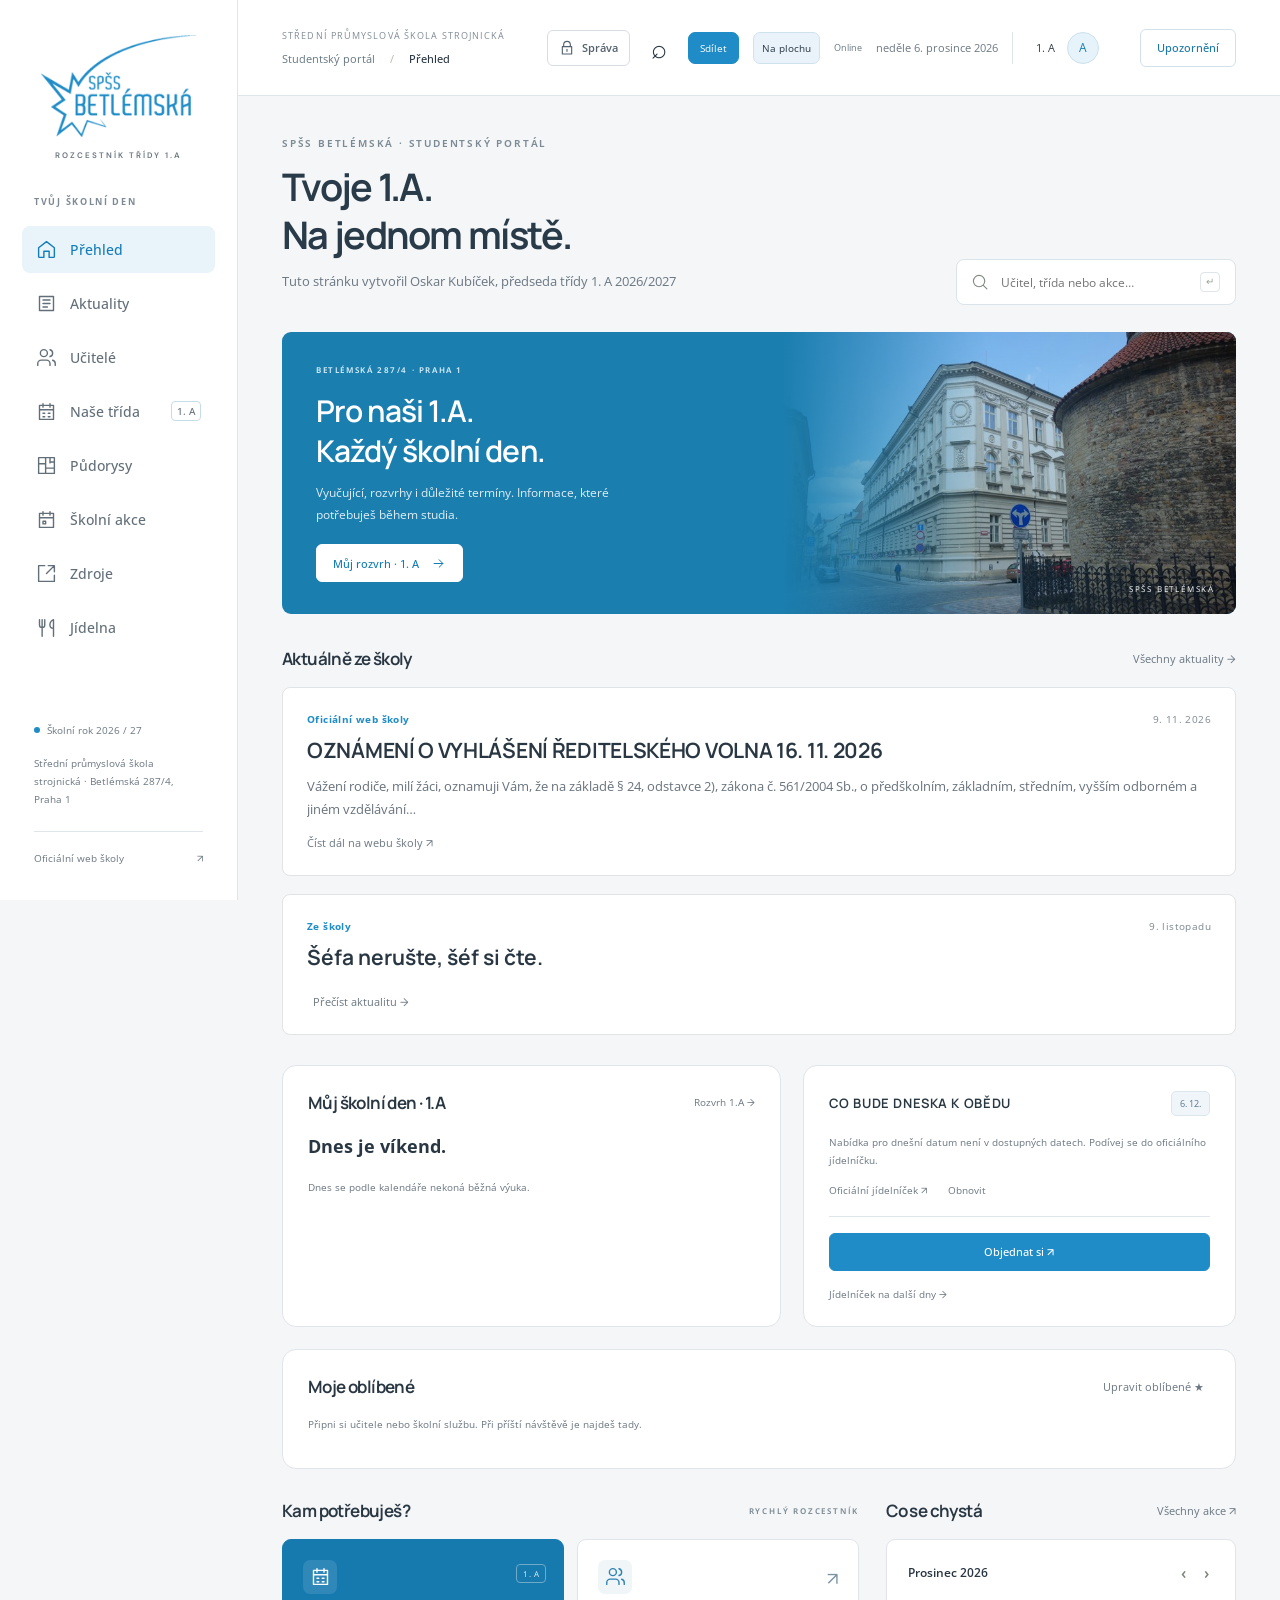
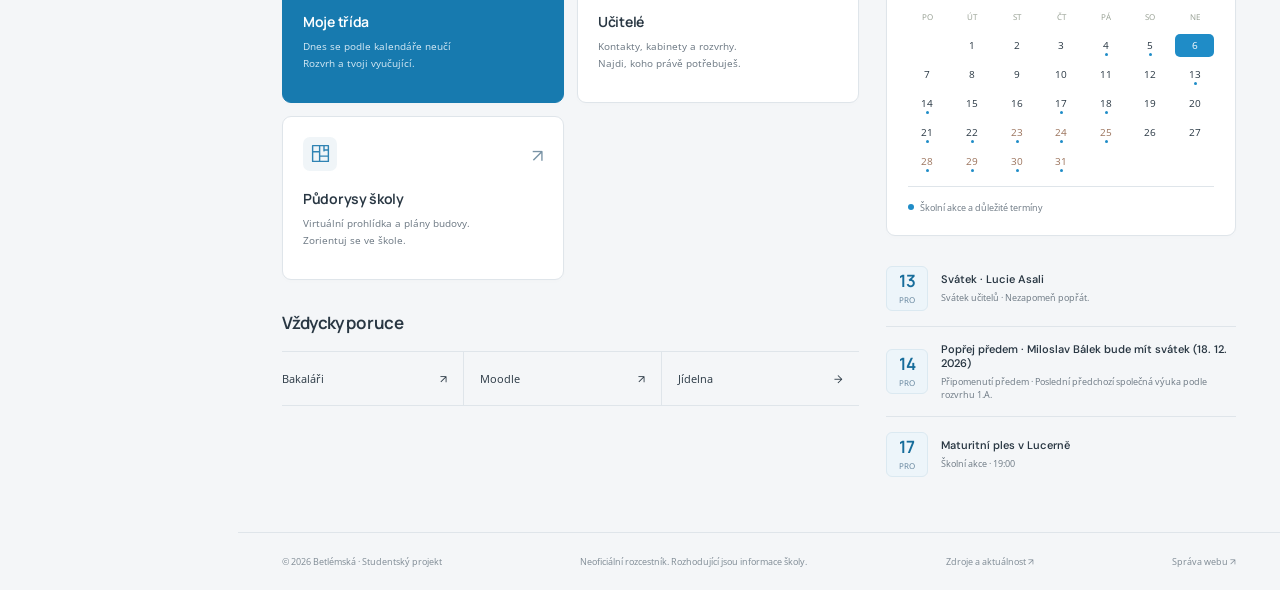
==== commit c3f4c51e: "Připojit oznámení z GitHub Pages k serveru rozcestníku" ====
--- a/index.html
+++ b/index.html
@@ -1,3 +1,3 @@
 <!doctype html>
-<html lang="cs"><head><meta charset="UTF-8"><meta name="viewport" content="width=device-width, initial-scale=1"><meta name="theme-color" content="#f2f3f1"><meta name="description" content="Veřejný studentský rozcestník třídy 1.A na Betlémské. Rozvrh, učitelé, jídelníček, půdorys školy a školní akce."><title>Betlémská — rozcestník 1.A</title><link rel="icon" href="assets/app-icon-192.png" type="image/png"><link rel="stylesheet" href="teacher-links.css?v=20261106-reviews"><link rel="stylesheet" href="celebrations.css?v=20261109-substitution"><link rel="stylesheet" href="style.css?v=20261109-substitution"><link rel="manifest" href="manifest.webmanifest"><meta name="apple-mobile-web-app-capable" content="yes"><meta name="apple-mobile-web-app-title" content="Betlémská"><meta property="og:title" content="Betlémská — rozcestník 1.A"><meta property="og:description" content="Rozvrh 1.A, učitelé, obědy a školní akce. Bez přihlášení."><meta property="og:type" content="website"><meta property="og:url" content="https://betlemska-studentsky-rozcestnik.woodsy-toast-3721.chatgpt.site"><meta property="og:image" content="https://betlemska-studentsky-rozcestnik.woodsy-toast-3721.chatgpt.site/assets/school-building.jpg"><link rel="apple-touch-icon" sizes="180x180" href="assets/apple-touch-icon.png"><meta name="apple-mobile-web-app-status-bar-style" content="default"><link rel="stylesheet" href="class-week.css?v=20261109-substitution"></head>
-<body><a class="skip" href="#main">Přejít na obsah</a><aside class="sidebar"><a class="brand" href="#home"><img class="school-logo" src="assets/school-logo.png" alt="SPŠS Betlémská"><span class="brand-sub">ROZCESTNÍK TŘÍDY 1.A</span></a><div class="side-label">TVŮJ ŠKOLNÍ DEN</div><nav id="nav" aria-label="Hlavní navigace"></nav><div class="side-bottom"><div class="edition"><span class="tiny-dot"></span> Školní rok 2026 / 27</div><p id="cms-address">Střední průmyslová škola strojnická<br>Betlémská 287/4, Praha 1</p><a href="https://www.betlemska.cz/" target="_blank" rel="noopener">Oficiální web školy <span>↗</span></a></div></aside><div class="shell"><header class="topbar"><a href="#home" class="mobile-brand" aria-label="Betlémská – hlavní stránka"><img src="assets/school-logo.png" alt="SPŠS Betlémská"></a><div class="school-heading"><span>STŘEDNÍ PRŮMYSLOVÁ ŠKOLA STROJNICKÁ</span><div class="crumb">Studentský portál <span>/</span> <strong id="breadcrumb">Přehled</strong></div></div><div class="top-right"><a class="admin-login" href="https://betlemska-studentsky-rozcestnik.woodsy-toast-3721.chatgpt.site/admin.html" target="_blank" rel="noopener noreferrer" aria-label="Přihlášení do správy webu" title="Správa webu"><svg viewBox="0 0 24 24" aria-hidden="true"><path d="M7 10V7a5 5 0 0 1 10 0v3 M5 10h14v11H5z M12 14v3"/></svg><span>Správa</span></a><button class="top-search icon-btn" data-action="search" aria-label="Hledat na celém webu · Ctrl K">⌕</button><button class="share-button" data-action="share" aria-label="Sdílet rozcestník se spolužáky">Sdílet</button><button class="install-button" data-action="install">Na plochu</button><span class="connection-state" id="connection-state"></span><div class="school-services"><a href="https://bakalari.betlemska.cz/" target="_blank" rel="noopener">Bakaláři ↗</a><a href="https://moodle-betlemska.cz/" target="_blank" rel="noopener">Moodle ↗</a></div><span class="today" id="today"></span><a href="#schedule" class="class-pill" id="class-button" title="Otevřít rozvrh třídy 1.A"><span id="class-badge">1. A</span><span class="class-avatar">A</span></a></div></header><main id="main" tabindex="-1"><div class="loading">Načítám tvůj rozcestník…</div></main><footer><span id="cms-footer">© 2026 Betlémská · Studentský projekt</span><span>Neoficiální rozcestník. Rozhodující jsou informace školy.</span><a href="#sources">Zdroje a aktuálnost ↗</a><a href="https://betlemska-studentsky-rozcestnik.woodsy-toast-3721.chatgpt.site/admin.html" target="_blank" rel="noopener noreferrer">Správa webu ↗</a></footer></div><dialog id="modal"><div class="modal-top"><span id="modal-eyebrow">BETLÉMSKÁ</span><button id="close-modal" class="icon-btn" aria-label="Zavřít">×</button></div><div id="modal-content"></div></dialog><div class="toast" id="toast" role="status"></div><script type="application/json" id="school-data">{"teachers":[{"id":"lucie-asali","name":"Lucie Asali","first":"Lucie","last":"Asali","title":"Mgr.","suffix":"","code":"AL","role":"učitelka","room":"kab. 13","phone":"251092159","classroom":"1. L","email":"lucie.asali@betlemska.cz","emailSource":"Adresa odvozena z formátu jméno.příjmení v telefonním seznamu.","schedule":[{"day":0,"hour":0,"cls":"3.L","classes":["3.L"],"group":"1/2","subject":"ANJ","room":"CIJ3","raw":"1/2 3.L ANJ(CIJ3)"},{"day":0,"hour":1,"cls":"3.L","classes":["3.L"],"group":"1/2","subject":"ANJ","room":"CIJ3","raw":"1/2 3.L ANJ(CIJ3)"},{"day":0,"hour":4,"cls":"3.B","classes":["3.B"],"group":"1/2","subject":"ANJ","room":"CIJ3","raw":"1/2 3.B ANJ(CIJ3)"},{"day":0,"hour":6,"cls":"1.L","classes":["1.L"],"group":"1/2","subject":"ANJ","room":"CIJ3","raw":"1/2 1.L ANJ(CIJ3)"},{"day":0,"hour":7,"cls":"1.L","classes":["1.L"],"group":"2/2","subject":"ANJ","room":"CIJ3","raw":"2/2 1.L ANJ(CIJ3)"},{"day":0,"hour":8,"cls":"1.L","classes":["1.L"],"group":"2/2","subject":"ANJ","room":"CIJ3","raw":"2/2 1.L ANJ(CIJ3)"},{"day":1,"hour":2,"cls":"3.C","classes":["3.C"],"group":"1/2","subject":"ANJ","room":"CIJ3","raw":"1/2 3.C ANJ(CIJ3)"},{"day":1,"hour":3,"cls":"3.L","classes":["3.L"],"group":"1/2","subject":"ANJ","room":"CIJ3","raw":"1/2 3.L ANJ(CIJ3)"},{"day":1,"hour":4,"cls":"3.B","classes":["3.B"],"group":"1/2","subject":"ANJ","room":"CIJ3","raw":"1/2 3.B ANJ(CIJ3)"},{"day":1,"hour":5,"cls":"4.A","classes":["4.A"],"group":"","subject":"ANJ","room":"CIJ3","raw":"ANJc 4.A ANJ(CIJ3)"},{"day":1,"hour":6,"cls":"4.A","classes":["4.A"],"group":"","subject":"ANJ","room":"CIJ3","raw":"ANJc 4.A ANJ(CIJ3)"},{"day":2,"hour":2,"cls":"2.A","classes":["2.A"],"group":"1/2","subject":"ANJ","room":"CIJ3","raw":"1/2 2.A ANJ(CIJ3)"},{"day":2,"hour":5,"cls":"4.A","classes":["4.A"],"group":"","subject":"ANJ","room":"CIJ3","raw":"ANJc 4.A ANJ(CIJ3)"},{"day":2,"hour":6,"cls":"4.A","classes":["4.A"],"group":"","subject":"ANJ","room":"CIJ3","raw":"ANJc 4.A ANJ(CIJ3)"},{"day":2,"hour":8,"cls":"1.L","classes":["1.L"],"group":"2/2","subject":"ANJ","room":"CIJ3","raw":"2/2 1.L ANJ(CIJ3)"},{"day":3,"hour":2,"cls":"3.C","classes":["3.C"],"group":"1/2","subject":"ANJ","room":"CIJ3","raw":"1/2 3.C ANJ(CIJ3)"},{"day":3,"hour":3,"cls":"3.C","classes":["3.C"],"group":"1/2","subject":"ANJ","room":"CIJ3","raw":"1/2 3.C ANJ(CIJ3)"},{"day":3,"hour":5,"cls":"2.A","classes":["2.A"],"group":"1/2","subject":"ANJ","room":"CIJ3","raw":"1/2 2.A ANJ(CIJ3) PŘ"},{"day":3,"hour":6,"cls":"2.A","classes":["2.A"],"group":"1/2","subject":"ANJ","room":"CIJ3","raw":"1/2 2.A ANJ(CIJ3)"},{"day":4,"hour":2,"cls":"3.L","classes":["3.L"],"group":"1/2","subject":"ANJ","room":"CIJ3","raw":"1/2 3.L ANJ(CIJ3)"},{"day":4,"hour":4,"cls":"1.L","classes":["1.L"],"group":"1/2","subject":"ANJ","room":"CIJ3","raw":"1/2 1.L ANJ(CIJ3)"},{"day":4,"hour":5,"cls":"3.B","classes":["3.B"],"group":"1/2","subject":"ANJ","room":"CIJ3","raw":"1/2 3.B ANJ(CIJ3)"},{"day":4,"hour":6,"cls":"1.L","classes":["1.L"],"group":"1/2","subject":"ANJ","room":"CIJ3","raw":"1/2 1.L ANJ(CIJ3)"}],"subjects":["ANJ"],"duties":"Suplovací pohotovost (SP)\nPo: 4. hod; Čt: 5. hod\nDohled v přízemí (PŘ)\nSt: před 4. hod;\nČt: před 6. hod\nDohled v jídelně (JD)\nSt: před 5. hod;\nČt: před 8. hod","pdf":"assets/lucie-asali.pdf","photo":"assets/portraits/lucie-asali.png","photoKind":"circular-restored","photoUpdated":"2026-10-27","fallbackAvatar":"female","externalLinks":[{"label":"DofE · vedoucí programu na škole","url":"https://www.betlemska.cz/images/soubory/prispevky/DOFE/DOFE_web.pdf"}]},{"id":"karel-bernat","name":"Karel Bernat","first":"Karel","last":"Bernat","title":"Ing. Bc.","suffix":"","code":"BK","role":"učitel","room":"kab. 15","phone":"251092136","classroom":"","email":"karel.bernat@betlemska.cz","emailSource":"Adresa odvozena z formátu jméno.příjmení v telefonním seznamu.","schedule":[{"day":0,"hour":0,"cls":"1.B","classes":["1.B"],"group":"","subject":"MEC","room":"U10","raw":"1.B MEC (U10)"},{"day":0,"hour":1,"cls":"1.B","classes":["1.B"],"group":"","subject":"MEC","room":"U10","raw":"1.B MEC (U10)"},{"day":0,"hour":2,"cls":"1.A","classes":["1.A"],"group":"","subject":"MEC","room":"U7","raw":"1.A MEC (U7)"},{"day":0,"hour":5,"cls":"2.C","classes":["2.C"],"group":"","subject":"MEC","room":"U8","raw":"2.C MEC (U8)"},{"day":0,"hour":6,"cls":"4.A, 4.B, 4.C","classes":["4.A","4.B","4.C"],"group":"","subject":"TVB","room":"U12","raw":"TVB 4.A 4.B 4.C TVB(U12)"},{"day":1,"hour":0,"cls":"3.A, 3.B, 3.C","classes":["3.A","3.B","3.C"],"group":"","subject":"TVB","room":"STT","raw":"TVB 3.A 3.B 3.C TVB(STT)"},{"day":1,"hour":1,"cls":"3.A, 3.B, 3.C","classes":["3.A","3.B","3.C"],"group":"","subject":"TVB","room":"STT","raw":"TVB 3.A 3.B 3.C TVB(STT)"},{"day":1,"hour":2,"cls":"1.A","classes":["1.A"],"group":"","subject":"MEC","room":"U7","raw":"1.A MEC (U7)"},{"day":1,"hour":3,"cls":"1.B","classes":["1.B"],"group":"","subject":"MEC","room":"U10","raw":"1.B MEC (U10)"},{"day":1,"hour":6,"cls":"4.A, 4.B, 4.C","classes":["4.A","4.B","4.C"],"group":"","subject":"PVB","room":"U21","raw":"TVB 4.A 4.B 4.C PVB(U21)"},{"day":1,"hour":7,"cls":"4.A, 4.B, 4.C","classes":["4.A","4.B","4.C"],"group":"","subject":"PVB","room":"U21","raw":"TVB 4.A 4.B 4.C PVB(U21)"},{"day":1,"hour":8,"cls":"4.A, 4.B, 4.C","classes":["4.A","4.B","4.C"],"group":"","subject":"PVB","room":"U21","raw":"TVB 4.A 4.B 4.C PVB(U21)"},{"day":2,"hour":0,"cls":"4.A, 4.B, 4.C","classes":["4.A","4.B","4.C"],"group":"","subject":"TVB","room":"STT","raw":"TVB 4.A 4.B 4.C TVB(STT)"},{"day":2,"hour":1,"cls":"4.A, 4.B, 4.C","classes":["4.A","4.B","4.C"],"group":"","subject":"TVB","room":"STT","raw":"TVB 4.A 4.B 4.C TVB(STT)"},{"day":2,"hour":2,"cls":"1.A","classes":["1.A"],"group":"","subject":"MEC","room":"U7","raw":"1.A MEC (U7)"},{"day":2,"hour":3,"cls":"1.A","classes":["1.A"],"group":"","subject":"MEC","room":"U7","raw":"1.A MEC (U7)"},{"day":2,"hour":7,"cls":"3.A, 3.B, 3.C","classes":["3.A","3.B","3.C"],"group":"","subject":"PVB","room":"U21","raw":"TVB 3.A 3.B 3.C PVB(U21)"},{"day":2,"hour":8,"cls":"3.A, 3.B, 3.C","classes":["3.A","3.B","3.C"],"group":"","subject":"PVB","room":"U21","raw":"TVB 3.A 3.B 3.C PVB(U21)"},{"day":3,"hour":6,"cls":"2.C","classes":["2.C"],"group":"","subject":"MEC","room":"U8","raw":"2.C MEC (U8)"},{"day":3,"hour":7,"cls":"2.C","classes":["2.C"],"group":"","subject":"MEC","room":"U8","raw":"2.C MEC (U8)"},{"day":4,"hour":2,"cls":"1.B","classes":["1.B"],"group":"","subject":"MEC","room":"U10","raw":"1.B MEC (U10)"}],"subjects":["MEC","PVB","TVB"],"duties":"Suplovací pohotovost (SP)\nSt: 5. hod; Pá: 2. hod\nDohled ve 2. patře (2.P)\nÚt: před 4. hod\nDohled v jídelně (JD)\nPo: před 5. hod","pdf":"assets/karel-bernat.pdf","photo":"assets/portraits/karel-bernat-20261104.png","photoKind":"circular-restored","photoUpdated":"2026-11-04","fallbackAvatar":"male","externalLinks":[{"label":"Instagram","url":"https://www.instagram.com/bernat_karel/"}]},{"id":"ondrej-cervinka","name":"Ondřej Červinka","first":"Ondřej","last":"Červinka","title":"Mgr.","suffix":"","code":"CO","role":"učitel","room":"kab. 4","phone":"251092128","classroom":"","email":"ondrej.cervinka@betlemska.cz","emailSource":"Adresa odvozena z formátu jméno.příjmení v telefonním seznamu.","schedule":[{"day":1,"hour":0,"cls":"1.A","classes":["1.A"],"group":"","subject":"CJL","room":"U7","raw":"1.A CJL (U7)"},{"day":1,"hour":1,"cls":"1.A","classes":["1.A"],"group":"","subject":"CJL","room":"U7","raw":"1.A CJL (U7)"},{"day":1,"hour":3,"cls":"3.C","classes":["3.C"],"group":"","subject":"CJL","room":"U14","raw":"3.C CJL (U14)"},{"day":1,"hour":4,"cls":"3.C","classes":["3.C"],"group":"","subject":"CJL","room":"U14","raw":"3.C CJL (U14)"},{"day":1,"hour":6,"cls":"1.B","classes":["1.B"],"group":"","subject":"CJL","room":"U5","raw":"1.B CJL (U5) 1.P"},{"day":1,"hour":7,"cls":"1.B","classes":["1.B"],"group":"","subject":"CJL","room":"U5","raw":"1.B CJL (U5)"},{"day":2,"hour":1,"cls":"3.I","classes":["3.I"],"group":"","subject":"CJL","room":"U3","raw":"3.I CJL (U3)"},{"day":2,"hour":2,"cls":"3.I","classes":["3.I"],"group":"","subject":"CJL","room":"U3","raw":"3.I CJL PŘ (U3)"},{"day":2,"hour":3,"cls":"3.C","classes":["3.C"],"group":"","subject":"CJL","room":"U14","raw":"3.C CJL (U14)"},{"day":3,"hour":1,"cls":"1.B","classes":["1.B"],"group":"","subject":"CJL","room":"U10","raw":"1.B CJL (U10)"},{"day":3,"hour":2,"cls":"1.B","classes":["1.B"],"group":"","subject":"CJL","room":"U10","raw":"1.B CJL (U10)"},{"day":3,"hour":4,"cls":"3.I","classes":["3.I"],"group":"","subject":"CJL","room":"STT","raw":"3.I CJL (STT)"},{"day":3,"hour":5,"cls":"1.A","classes":["1.A"],"group":"","subject":"CJL","room":"U7","raw":"1.A CJL (U7)"},{"day":3,"hour":6,"cls":"1.A","classes":["1.A"],"group":"","subject":"CJL","room":"U7","raw":"1.A CJL (U7)"}],"subjects":["CJL"],"duties":"Dohled v přízemí (PŘ)\nSt: před 3. hod\nDohled v 1. patře (1.P)\nÚt: před 7. hod","pdf":"assets/ondrej-cervinka.pdf","fallbackAvatar":"male","photo":"assets/portraits/ondrej-cervinka-20261103.webp","photoKind":"circular-restored","photoUpdated":"2026-11-03"},{"id":"jiri-gotz","name":"Jiří Götz","first":"Jiří","last":"Götz","title":"Bc.","suffix":"","code":"GJ","role":"učitel","room":"kab. 8","phone":"251092106","classroom":"2. B","email":"jiri.gotz@betlemska.cz","emailSource":"Adresa odvozena z formátu jméno.příjmení v telefonním seznamu.","schedule":[{"day":0,"hour":0,"cls":"1.C","classes":["1.C"],"group":"","subject":"FYZ","room":"SB","raw":"1.C FYZ (SB)"},{"day":0,"hour":1,"cls":"1.L","classes":["1.L"],"group":"","subject":"FYZ","room":"U1","raw":"1.L FYZ (U1)"},{"day":0,"hour":2,"cls":"2.L","classes":["2.L"],"group":"","subject":"FYZ","room":"U16","raw":"2.L FYZ (U16)"},{"day":0,"hour":3,"cls":"1.A","classes":["1.A"],"group":"","subject":"FYZ","room":"U7","raw":"1.A FYZ (U7)"},{"day":0,"hour":6,"cls":"1.A","classes":["1.A"],"group":"","subject":"FYZ","room":"U7","raw":"1.A FYZ (U7)"},{"day":1,"hour":1,"cls":"2.A","classes":["2.A"],"group":"","subject":"FYZ","room":"U17","raw":"2.A FYZ (U17)"},{"day":1,"hour":2,"cls":"2.B","classes":["2.B"],"group":"","subject":"FYZ","room":"U15","raw":"2.B FYZ (U15)"},{"day":1,"hour":3,"cls":"1.C","classes":["1.C"],"group":"","subject":"FYZ","room":"SB","raw":"1.C FYZ (SB)"},{"day":1,"hour":4,"cls":"1.B","classes":["1.B"],"group":"","subject":"FYZ","room":"U10","raw":"1.B FYZ (U10)"},{"day":1,"hour":6,"cls":"1.L","classes":["1.L"],"group":"","subject":"FYZ","room":"U1","raw":"1.L FYZ (U1)"},{"day":1,"hour":7,"cls":"4.L","classes":["4.L"],"group":"","subject":"FYZ","room":"MFC","raw":"4.L FYZ (MFC)"},{"day":1,"hour":8,"cls":"2.I","classes":["2.I"],"group":"","subject":"FYZ","room":"U20","raw":"2.I FYZ (U20)"},{"day":2,"hour":2,"cls":"1.B","classes":["1.B"],"group":"","subject":"FYZ","room":"U10","raw":"1.B FYZ (U10)"},{"day":2,"hour":5,"cls":"3.L","classes":["3.L"],"group":"","subject":"FYZ","room":"U5","raw":"3.L FYZ (U5)"},{"day":2,"hour":6,"cls":"3.L","classes":["3.L"],"group":"","subject":"FYZ","room":"U5","raw":"3.L FYZ (U5)"},{"day":2,"hour":7,"cls":"4.L","classes":["4.L"],"group":"","subject":"FYZ","room":"MFC","raw":"4.L FYZ (MFC)"},{"day":3,"hour":4,"cls":"3.L","classes":["3.L"],"group":"","subject":"FYZ","room":"U5","raw":"3.L FYZ (U5)"},{"day":3,"hour":5,"cls":"2.B","classes":["2.B"],"group":"","subject":"FYZ","room":"U15","raw":"2.B FYZ (U15)"},{"day":4,"hour":0,"cls":"2.C","classes":["2.C"],"group":"","subject":"FYZ","room":"U8","raw":"2.C FYZ (U8)"},{"day":4,"hour":1,"cls":"2.L","classes":["2.L"],"group":"","subject":"FYZ","room":"U16","raw":"2.L FYZ (U16)"},{"day":4,"hour":2,"cls":"2.L","classes":["2.L"],"group":"","subject":"FYZ","room":"U16","raw":"2.L FYZ (U16)"},{"day":4,"hour":3,"cls":"2.C","classes":["2.C"],"group":"","subject":"FYZ","room":"U8","raw":"2.C FYZ (U8)"},{"day":4,"hour":4,"cls":"2.A","classes":["2.A"],"group":"","subject":"FYZ","room":"U17","raw":"2.A FYZ (U17)"}],"subjects":["FYZ"],"duties":"Suplovací pohotovost (SP)\nPo: 6. hod; St: 4. hod\nDohled ve 2. patře (2.P)\nSt: před 5. hod\nDohled v jídelně (JD)\nPo: před 8. hod;\nÚt: před 6. hod","pdf":"assets/jiri-gotz.pdf","fallbackAvatar":"male","photo":"assets/portraits/jiri-gotz-20261103.webp","photoKind":"circular-restored","photoUpdated":"2026-11-03","externalLinks":[{"label":"Facebook","url":"https://www.facebook.com/jiri.gotz"}]},{"id":"miriam-humeova","name":"Miriam Humeová","first":"Miriam","last":"Humeová","title":"Ing.","suffix":"","code":"HU","role":"učitelka","room":"kab. 3","phone":"251092124","classroom":"1. A","email":"miriam.humeova@betlemska.cz","emailSource":"Adresa odvozena z formátu jméno.příjmení v telefonním seznamu.","schedule":[{"day":0,"hour":2,"cls":"2.B","classes":["2.B"],"group":"1/2","subject":"CAD","room":"VYT1","raw":"1/2 2.B CAD(VYT1)"},{"day":0,"hour":3,"cls":"2.B","classes":["2.B"],"group":"1/2","subject":"CAD","room":"VYT1","raw":"1/2 2.B CAD(VYT1)"},{"day":0,"hour":4,"cls":"1.A","classes":["1.A"],"group":"","subject":"STT","room":"U7","raw":"1.A STT (U7)"},{"day":1,"hour":5,"cls":"3.C","classes":["3.C"],"group":"","subject":"STT","room":"U14","raw":"3.C STT (U14)"},{"day":1,"hour":6,"cls":"1.A","classes":["1.A"],"group":"","subject":"TEK","room":"U7","raw":"1.A TEK (U7)"},{"day":1,"hour":7,"cls":"1.A","classes":["1.A"],"group":"","subject":"TEK","room":"U7","raw":"1.A TEK (U7)"},{"day":1,"hour":8,"cls":"2.A","classes":["2.A"],"group":"1/2","subject":"CAD","room":"U17","raw":"1/2 2.A CAD(U17)"},{"day":1,"hour":9,"cls":"2.A","classes":["2.A"],"group":"1/2","subject":"CAD","room":"CAD","raw":"1/2 2.A CAD(CAD)"},{"day":2,"hour":5,"cls":"1.A","classes":["1.A"],"group":"","subject":"STT","room":"U7","raw":"1.A STT (U7)"},{"day":2,"hour":6,"cls":"2.B","classes":["2.B"],"group":"2/2","subject":"CAD","room":"VYT3","raw":"2/2 2.B CAD(VYT3)"},{"day":2,"hour":7,"cls":"2.B","classes":["2.B"],"group":"2/2","subject":"CAD","room":"VYT3","raw":"2/2 2.B CAD(VYT3)"},{"day":2,"hour":8,"cls":"2.C","classes":["2.C"],"group":"1/2","subject":"CAD","room":"VYT3","raw":"1/2 2.C CAD(VYT3)"},{"day":2,"hour":9,"cls":"2.C","classes":["2.C"],"group":"1/2","subject":"CAD","room":"VYT3","raw":"1/2 2.C CAD(VYT3)"},{"day":3,"hour":1,"cls":"3.C","classes":["3.C"],"group":"","subject":"STT","room":"U14","raw":"3.C STT (U14)"},{"day":3,"hour":3,"cls":"1.A","classes":["1.A"],"group":"","subject":"STT","room":"U7","raw":"1.A STT (U7)"},{"day":3,"hour":5,"cls":"2.A","classes":["2.A"],"group":"2/2","subject":"CAD","room":"VYT3","raw":"2/2 2.A CAD(VYT3)"},{"day":3,"hour":6,"cls":"2.A","classes":["2.A"],"group":"2/2","subject":"CAD","room":"VYT3","raw":"2/2 2.A CAD(VYT3)"},{"day":3,"hour":7,"cls":"1.A","classes":["1.A"],"group":"","subject":"TEK","room":"U7","raw":"1.A TEK (U7)"},{"day":3,"hour":8,"cls":"2.C","classes":["2.C"],"group":"2/2","subject":"CAD","room":"VYT3","raw":"2/2 2.C CAD(VYT3) 1.P"},{"day":3,"hour":9,"cls":"2.C","classes":["2.C"],"group":"2/2","subject":"CAD","room":"VYT3","raw":"2/2 2.C CAD(VYT3)"},{"day":4,"hour":3,"cls":"3.C","classes":["3.C"],"group":"","subject":"STT","room":"U14","raw":"3.C STT (U14)"},{"day":4,"hour":5,"cls":"1.A","classes":["1.A"],"group":"","subject":"TEK","room":"U7","raw":"1.A TEK (U7) 1.P"}],"subjects":["CAD","STT","TEK"],"duties":"Suplovací pohotovost (SP)\nČt: 3. hod; Pá: 5. hod\nDohled v 1. patře (1.P)\nČt: před 9. hod;\nPá: před 6. hod","pdf":"assets/miriam-humeova.pdf","fallbackAvatar":"female","photo":"assets/portraits/miriam-humeova-20261103.webp","photoKind":"circular-restored","photoUpdated":"2026-11-03"},{"id":"zdenek-kouril","name":"Zdeněk Kouřil","first":"Zdeněk","last":"Kouřil","title":"Ing.","suffix":"","code":"KZ","role":"učitel","room":"kab. 3","phone":"251092124","classroom":"4. A","email":"zdenek.kouril@betlemska.cz","emailSource":"Adresa odvozena z formátu jméno.příjmení v telefonním seznamu.","schedule":[{"day":0,"hour":0,"cls":"4.B","classes":["4.B"],"group":"","subject":"KOM","room":"KOM2","raw":"ANJm 4.B KOM(KOM2)"},{"day":0,"hour":1,"cls":"4.B","classes":["4.B"],"group":"","subject":"KOM","room":"KOM2","raw":"ANJm 4.B KOM(KOM2) PŘ"},{"day":0,"hour":4,"cls":"4.A","classes":["4.A"],"group":"","subject":"STT","room":"U9","raw":"4.A STT (U9)"},{"day":1,"hour":2,"cls":"4.L","classes":["4.L"],"group":"1/2","subject":"CDM","room":"VYT1","raw":"1/2 4.L CDM(VYT1)"},{"day":1,"hour":3,"cls":"4.L","classes":["4.L"],"group":"1/2","subject":"CDM","room":"VYT1","raw":"1/2 4.L CDM(VYT1)"},{"day":1,"hour":5,"cls":"4.A","classes":["4.A"],"group":"","subject":"MET","room":"AUL1","raw":"MET 4.A MET(AUL1)"},{"day":1,"hour":6,"cls":"4.A","classes":["4.A"],"group":"","subject":"MET","room":"AUL1","raw":"MET 4.A MET(AUL1)"},{"day":1,"hour":7,"cls":"4.I","classes":["4.I"],"group":"1/2","subject":"CAMi","room":"VYT3","raw":"1/2 4.I CAMi(VYT3)"},{"day":1,"hour":8,"cls":"4.I","classes":["4.I"],"group":"1/2","subject":"CAMi","room":"VYT3","raw":"1/2 4.I CAMi(VYT3)"},{"day":2,"hour":0,"cls":"4.B, 4.C","classes":["4.B","4.C"],"group":"","subject":"MET","room":"AUL1","raw":"MET 4.B 4.C MET(AUL1)"},{"day":2,"hour":1,"cls":"4.B, 4.C","classes":["4.B","4.C"],"group":"","subject":"MET","room":"AUL1","raw":"MET 4.B 4.C MET(AUL1) PŘ"},{"day":2,"hour":2,"cls":"4.C","classes":["4.C"],"group":"2/2","subject":"KOM","room":"KOM2","raw":"2/2 4.C KOM(KOM2)"},{"day":2,"hour":3,"cls":"4.C","classes":["4.C"],"group":"2/2","subject":"KOM","room":"KOM2","raw":"2/2 4.C KOM(KOM2)"},{"day":2,"hour":5,"cls":"4.A","classes":["4.A"],"group":"","subject":"KOM","room":"KOM2","raw":"ANJm 4.A KOM(KOM2)"},{"day":2,"hour":6,"cls":"4.A","classes":["4.A"],"group":"","subject":"KOM","room":"KOM2","raw":"ANJm 4.A KOM(KOM2)"},{"day":2,"hour":7,"cls":"3.A, 3.B, 3.C","classes":["3.A","3.B","3.C"],"group":"","subject":"MET","room":"AUL1","raw":"MET 3.A 3.B 3.C MET(AUL1) PŘ"},{"day":2,"hour":8,"cls":"3.A, 3.B, 3.C","classes":["3.A","3.B","3.C"],"group":"","subject":"MET","room":"AUL1","raw":"MET 3.A 3.B 3.C MET(AUL1) PŘ"},{"day":3,"hour":5,"cls":"3.C","classes":["3.C"],"group":"2/2","subject":"KOM","room":"KOM2","raw":"2/2 3.C KOM(KOM2)"},{"day":3,"hour":6,"cls":"3.C","classes":["3.C"],"group":"2/2","subject":"KOM","room":"KOM2","raw":"2/2 3.C KOM(KOM2) PŘ"},{"day":3,"hour":8,"cls":"4.A","classes":["4.A"],"group":"","subject":"STT","room":"U9","raw":"4.A STT (U9)"},{"day":4,"hour":0,"cls":"4.I","classes":["4.I"],"group":"2/2","subject":"CAMi","room":"VYT1","raw":"2/2 4.I CAMi(VYT1)"},{"day":4,"hour":1,"cls":"4.I","classes":["4.I"],"group":"2/2","subject":"CAMi","room":"VYT1","raw":"2/2 4.I CAMi(VYT1)"},{"day":4,"hour":4,"cls":"4.A","classes":["4.A"],"group":"","subject":"STT","room":"U9","raw":"4.A STT (U9)"}],"subjects":["CAMi","CDM","KOM","MET","STT"],"duties":"Suplovací pohotovost (SP)\nPo: 3. hod; Pá: 4. hod\nDohled v přízemí (PŘ)\nPo: před 2. hod;\nSt: před 2., 8., 9. hod;\nČt: před 7., 8. hod\nDohled v jídelně (JD)\nÚt: před 5. hod","pdf":"assets/zdenek-kouril.pdf","photo":"assets/portraits/zdenek-kouril.png","photoKind":"circular-restored","photoUpdated":"2026-10-27","fallbackAvatar":"male"},{"id":"vladislav-liszok","name":"Vladislav Liszok","first":"Vladislav","last":"Liszok","title":"PaedDr.","suffix":"","code":"LV","role":"učitel","room":"kab. 18","phone":"251092141","classroom":"3. I","email":"vladislav.liszok@betlemska.cz","emailSource":"Adresa odvozena z formátu jméno.příjmení v telefonním seznamu.","schedule":[{"day":0,"hour":6,"cls":"3.I","classes":["3.I"],"group":"","subject":"TEV","room":"TEV1","raw":"3.I TEV (TEV1)"},{"day":0,"hour":7,"cls":"3.I","classes":["3.I"],"group":"","subject":"TEV","room":"TEV1","raw":"3.I TEV (TEV1)"},{"day":1,"hour":0,"cls":"2.L","classes":["2.L"],"group":"2/2","subject":"TEV","room":"TEV2","raw":"2/2 2.L TEV(TEV2)"},{"day":1,"hour":1,"cls":"2.L","classes":["2.L"],"group":"2/2","subject":"TEV","room":"TEV2","raw":"2/2 2.L TEV(TEV2)"},{"day":1,"hour":2,"cls":"3.A","classes":["3.A"],"group":"1/2","subject":"TEV","room":"TEV1","raw":"1/2 3.A TEV(TEV1)"},{"day":1,"hour":3,"cls":"3.A","classes":["3.A"],"group":"1/2","subject":"TEV","room":"TEV1","raw":"1/2 3.A TEV(TEV1)"},{"day":2,"hour":0,"cls":"3.L","classes":["3.L"],"group":"1/2","subject":"TEV","room":"TEV1","raw":"1/2 3.L TEV(TEV1)"},{"day":2,"hour":1,"cls":"3.L","classes":["3.L"],"group":"1/2","subject":"TEV","room":"TEV1","raw":"1/2 3.L TEV(TEV1)"},{"day":2,"hour":2,"cls":"4.L","classes":["4.L"],"group":"1/2","subject":"TEV","room":"TEV1","raw":"1/2 4.L TEV(TEV1)"},{"day":2,"hour":3,"cls":"4.L","classes":["4.L"],"group":"1/2","subject":"TEV","room":"TEV1","raw":"1/2 4.L TEV(TEV1)"},{"day":3,"hour":0,"cls":"2.C","classes":["2.C"],"group":"1/2","subject":"TEV","room":"TEV1","raw":"1/2 2.C TEV(TEV1)"},{"day":3,"hour":1,"cls":"2.C","classes":["2.C"],"group":"1/2","subject":"TEV","room":"TEV1","raw":"1/2 2.C TEV(TEV1)"},{"day":3,"hour":2,"cls":"2.I","classes":["2.I"],"group":"1/2","subject":"TEV","room":"TEV1","raw":"1/2 2.I TEV(TEV1)"},{"day":3,"hour":3,"cls":"2.I","classes":["2.I"],"group":"1/2","subject":"TEV","room":"TEV1","raw":"1/2 2.I TEV(TEV1)"},{"day":3,"hour":4,"cls":"4.B","classes":["4.B"],"group":"1/2","subject":"TEV","room":"TEV1","raw":"1/2 4.B TEV(TEV1)"},{"day":3,"hour":5,"cls":"4.B","classes":["4.B"],"group":"1/2","subject":"TEV","room":"TEV1","raw":"1/2 4.B TEV(TEV1)"},{"day":3,"hour":7,"cls":"1.C","classes":["1.C"],"group":"2/2","subject":"TEV","room":"TEV2","raw":"2/2 1.C TEV(TEV2)"},{"day":3,"hour":8,"cls":"1.C","classes":["1.C"],"group":"2/2","subject":"TEV","room":"TEV2","raw":"2/2 1.C TEV(TEV2)"},{"day":4,"hour":0,"cls":"1.C","classes":["1.C"],"group":"1/2","subject":"TEV","room":"TEV1","raw":"1/2 1.C TEV(TEV1)"},{"day":4,"hour":1,"cls":"1.C","classes":["1.C"],"group":"1/2","subject":"TEV","room":"TEV1","raw":"1/2 1.C TEV(TEV1)"},{"day":4,"hour":2,"cls":"4.A","classes":["4.A"],"group":"","subject":"TEV","room":"TEV1","raw":"4.A TEV (TEV1)"},{"day":4,"hour":3,"cls":"4.A","classes":["4.A"],"group":"","subject":"TEV","room":"TEV1","raw":"4.A TEV (TEV1)"},{"day":4,"hour":4,"cls":"4.I","classes":["4.I"],"group":"","subject":"TEV","room":"TEV1","raw":"4.I TEV (TEV1)"},{"day":4,"hour":5,"cls":"4.I","classes":["4.I"],"group":"","subject":"TEV","room":"TEV1","raw":"4.I TEV (TEV1)"}],"subjects":["TEV"],"duties":"Suplovací pohotovost (SP)\nPo: 6. hod; St: 5. hod\nDohled v jídelně (JD)\nČt: před 7. hod;\nPá: před 7. hod","pdf":"assets/vladislav-liszok.pdf","photo":"assets/portraits/vladislav-liszok-20261103.webp","photoKind":"circular-restored","photoUpdated":"2026-11-03","fallbackAvatar":"male"},{"id":"andrea-pavlova","name":"Andrea Pavlová","first":"Andrea","last":"Pavlová","title":"Mgr.","suffix":"","code":"PA","role":"učitelka","room":"kab. 17","phone":"251092165","classroom":"4. C","email":"andrea.pavlova@betlemska.cz","emailSource":"Adresa odvozena z formátu jméno.příjmení v telefonním seznamu.","schedule":[{"day":0,"hour":0,"cls":"2.B","classes":["2.B"],"group":"2/2","subject":"TEV","room":"TEV2","raw":"2/2 2.B TEV(TEV2)"},{"day":0,"hour":1,"cls":"2.B","classes":["2.B"],"group":"2/2","subject":"TEV","room":"TEV2","raw":"2/2 2.B TEV(TEV2)"},{"day":0,"hour":4,"cls":"4.C","classes":["4.C"],"group":"1/2","subject":"ANJ","room":"U18","raw":"1/2 4.C ANJ(U18)"},{"day":0,"hour":5,"cls":"1.A","classes":["1.A"],"group":"","subject":"CHE","room":"U10","raw":"1.A CHE (U10)"},{"day":0,"hour":6,"cls":"1.I","classes":["1.I"],"group":"","subject":"CHE","room":"U10","raw":"1.I CHE (U10)"},{"day":1,"hour":1,"cls":"1.B","classes":["1.B"],"group":"","subject":"CHE","room":"U10","raw":"1.B CHE (U10) 2.P"},{"day":1,"hour":3,"cls":"1.L","classes":["1.L"],"group":"","subject":"BIO","room":"U1","raw":"1.L BIO (U1)"},{"day":1,"hour":4,"cls":"1.C","classes":["1.C"],"group":"","subject":"CHE","room":"SB","raw":"1.C CHE (SB)"},{"day":2,"hour":2,"cls":"4.C","classes":["4.C"],"group":"1/2","subject":"ANJ","room":"U18","raw":"1/2 4.C ANJ(U18)"},{"day":2,"hour":3,"cls":"4.C","classes":["4.C"],"group":"1/2","subject":"ANJ","room":"U18","raw":"1/2 4.C ANJ(U18)"},{"day":2,"hour":4,"cls":"4.C","classes":["4.C"],"group":"2/2","subject":"TEV","room":"TEV2","raw":"2/2 4.C TEV(TEV2)"},{"day":2,"hour":5,"cls":"4.C","classes":["4.C"],"group":"2/2","subject":"TEV","room":"TEV2","raw":"2/2 4.C TEV(TEV2)"},{"day":2,"hour":7,"cls":"2.A","classes":["2.A"],"group":"2/2","subject":"TEV","room":"TEV2","raw":"2/2 2.A TEV(TEV2)"},{"day":2,"hour":8,"cls":"2.A","classes":["2.A"],"group":"2/2","subject":"TEV","room":"TEV2","raw":"2/2 2.A TEV(TEV2)"},{"day":3,"hour":0,"cls":"1.C","classes":["1.C"],"group":"","subject":"CHE","room":"SB","raw":"1.C CHE (SB)"},{"day":3,"hour":1,"cls":"1.L","classes":["1.L"],"group":"","subject":"BIO","room":"U1","raw":"1.L BIO (U1)"},{"day":3,"hour":2,"cls":"1.L","classes":["1.L"],"group":"","subject":"BIO","room":"U1","raw":"1.L BIO (U1)"},{"day":3,"hour":4,"cls":"1.B","classes":["1.B"],"group":"","subject":"CHE","room":"U10","raw":"1.B CHE (U10)"},{"day":3,"hour":5,"cls":"1.I","classes":["1.I"],"group":"","subject":"CHE","room":"U3","raw":"1.I CHE (U3)"},{"day":3,"hour":7,"cls":"4.C","classes":["4.C"],"group":"1/2","subject":"TEV","room":"TEV1","raw":"1/2 4.C TEV(TEV1)"},{"day":3,"hour":8,"cls":"4.C","classes":["4.C"],"group":"1/2","subject":"TEV","room":"TEV1","raw":"1/2 4.C TEV(TEV1)"},{"day":4,"hour":2,"cls":"1.A","classes":["1.A"],"group":"","subject":"CHE","room":"U7","raw":"1.A CHE (U7)"},{"day":4,"hour":5,"cls":"4.C","classes":["4.C"],"group":"1/2","subject":"ANJ","room":"U18","raw":"1/2 4.C ANJ(U18)"}],"subjects":["ANJ","BIO","CHE","TEV"],"duties":"Suplovací pohotovost (SP)\nÚt: 1. hod; Pá: 4. hod\nDohled ve 2. patře (2.P)\nÚt: před 2. hod;\nSt: před 7. hod;\nČt: před 7. hod;\nPá: před 7. hod","pdf":"assets/andrea-pavlova.pdf","fallbackAvatar":"female","photo":"assets/portraits/andrea-pavlova-20261103.webp","photoKind":"circular-restored","photoUpdated":"2026-11-03"},{"id":"jakub-petrak","name":"Jakub Petrák","first":"Jakub","last":"Petrák","title":"Mgr.","suffix":"","code":"PJ","role":"učitel","room":"kab. 18","phone":"251092141","classroom":"3. B","email":"jakub.petrak@betlemska.cz","emailSource":"Adresa odvozena z formátu jméno.příjmení v telefonním seznamu.","schedule":[{"day":0,"hour":2,"cls":"1.B","classes":["1.B"],"group":"2/2","subject":"TEV","room":"TEV2","raw":"2/2 1.B TEV(TEV2)"},{"day":0,"hour":3,"cls":"1.B","classes":["1.B"],"group":"2/2","subject":"TEV","room":"TEV2","raw":"2/2 1.B TEV(TEV2)"},{"day":0,"hour":4,"cls":"1.L","classes":["1.L"],"group":"1/2","subject":"TEV","room":"TEV1","raw":"1/2 1.L TEV(TEV1)"},{"day":0,"hour":5,"cls":"1.L","classes":["1.L"],"group":"1/2","subject":"TEV","room":"TEV1","raw":"1/2 1.L TEV(TEV1)"},{"day":1,"hour":4,"cls":"1.I","classes":["1.I"],"group":"1/2","subject":"TEV","room":"TEV1","raw":"1/2 1.I TEV(TEV1) 2.P"},{"day":1,"hour":5,"cls":"1.I","classes":["1.I"],"group":"1/2","subject":"TEV","room":"TEV1","raw":"1/2 1.I TEV(TEV1)"},{"day":1,"hour":6,"cls":"3.B","classes":["3.B"],"group":"","subject":"TEV","room":"TEV1","raw":"3.B TEV (TEV1) 2.P"},{"day":1,"hour":7,"cls":"3.B","classes":["3.B"],"group":"","subject":"TEV","room":"TEV1","raw":"3.B TEV (TEV1)"},{"day":1,"hour":8,"cls":"3.C","classes":["3.C"],"group":"","subject":"TEV","room":"TEV1","raw":"3.C TEV (TEV1)"},{"day":1,"hour":9,"cls":"3.C","classes":["3.C"],"group":"","subject":"TEV","room":"TEV1","raw":"3.C TEV (TEV1)"},{"day":2,"hour":0,"cls":"3.L","classes":["3.L"],"group":"2/2","subject":"TEV","room":"TEV2","raw":"2/2 3.L TEV(TEV2)"},{"day":2,"hour":1,"cls":"3.L","classes":["3.L"],"group":"2/2","subject":"TEV","room":"TEV2","raw":"2/2 3.L TEV(TEV2)"},{"day":2,"hour":2,"cls":"4.L","classes":["4.L"],"group":"2/2","subject":"TEV","room":"TEV2","raw":"2/2 4.L TEV(TEV2) 2.P"},{"day":2,"hour":3,"cls":"4.L","classes":["4.L"],"group":"2/2","subject":"TEV","room":"TEV2","raw":"2/2 4.L TEV(TEV2)"},{"day":2,"hour":4,"cls":"2.B","classes":["2.B"],"group":"1/2","subject":"TEV","room":"TEV1","raw":"1/2 2.B TEV(TEV1)"},{"day":2,"hour":5,"cls":"2.B","classes":["2.B"],"group":"1/2","subject":"TEV","room":"TEV1","raw":"1/2 2.B TEV(TEV1)"},{"day":2,"hour":7,"cls":"2.A","classes":["2.A"],"group":"1/2","subject":"TEV","room":"TEV1","raw":"1/2 2.A TEV(TEV1)"},{"day":2,"hour":8,"cls":"2.A","classes":["2.A"],"group":"1/2","subject":"TEV","room":"TEV1","raw":"1/2 2.A TEV(TEV1)"},{"day":4,"hour":0,"cls":"1.A","classes":["1.A"],"group":"2/2","subject":"TEV","room":"TEV2","raw":"2/2 1.A TEV(TEV2)"},{"day":4,"hour":1,"cls":"1.A","classes":["1.A"],"group":"2/2","subject":"TEV","room":"TEV2","raw":"2/2 1.A TEV(TEV2)"}],"subjects":["TEV"],"duties":"Dohled ve 2. patře (2.P)\nÚt: před 5., 7. hod;\nSt: před 3. hod","pdf":"assets/jakub-petrak.pdf","photo":"assets/portraits/jakub-petrak.png","photoKind":"circular-restored","photoUpdated":"2026-10-27","fallbackAvatar":"male","externalLinks":[{"label":"Osobní web · trenér a výživový poradce","url":"https://www.jakubpetrak.com/o-mne/"}]},{"id":"hynek-petros","name":"Hynek Petroš","first":"Hynek","last":"Petroš","title":"","suffix":"","code":"PH","role":"učitel","room":"kab. 6","phone":"251092170","classroom":"","email":"hynek.petros@betlemska.cz","emailSource":"Adresa odvozena z formátu jméno.příjmení v telefonním seznamu.","schedule":[{"day":1,"hour":3,"cls":"1.A","classes":["1.A"],"group":"","subject":"MAT","room":"U7","raw":"1.A MAT (U7)"},{"day":1,"hour":4,"cls":"1.A","classes":["1.A"],"group":"","subject":"MAT","room":"U7","raw":"1.A MAT (U7) 1.P"},{"day":4,"hour":3,"cls":"1.A","classes":["1.A"],"group":"","subject":"MAT","room":"U7","raw":"1.A MAT (U7)"},{"day":4,"hour":4,"cls":"1.A","classes":["1.A"],"group":"","subject":"MAT","room":"U7","raw":"1.A MAT (U7) 1.P"}],"subjects":["MAT"],"duties":"Dohled v 1. patře (1.P)\nÚt: před 5. hod;\nPá: před 5. hod","pdf":"assets/hynek-petros.pdf","fallbackAvatar":"male","photo":"assets/portraits/hynek-petros-20261103.webp","photoKind":"circular-restored","photoUpdated":"2026-11-03","externalLinks":[{"label":"Facebook","url":"https://www.facebook.com/hynek.petros.5"},{"label":"Bakalářská práce · repozitář UK","url":"https://dspace.cuni.cz/handle/20.500.11956/212821"}],"birthDate":"2002-02-21"},{"id":"barbora-pivonkova","name":"Barbora Pivoňková","first":"Barbora","last":"Pivoňková","title":"Mgr.","suffix":"","code":"PB","role":"učitelka","room":"kab. 4","phone":"251092128","classroom":"","email":"barbora.pivonkova@betlemska.cz","emailSource":"Adresa odvozena z formátu jméno.příjmení v telefonním seznamu.","schedule":[{"day":0,"hour":0,"cls":"4.A","classes":["4.A"],"group":"","subject":"CJL","room":"U5","raw":"4.A CJL (U5)"},{"day":0,"hour":1,"cls":"4.A","classes":["4.A"],"group":"","subject":"CJL","room":"U5","raw":"4.A CJL (U5)"},{"day":0,"hour":4,"cls":"2.C","classes":["2.C"],"group":"","subject":"CJL","room":"U8","raw":"2.C CJL 2.P (U8)"},{"day":0,"hour":6,"cls":"4.I","classes":["4.I"],"group":"","subject":"CJL","room":"U3","raw":"4.I CJL (U3)"},{"day":0,"hour":7,"cls":"4.I","classes":["4.I"],"group":"","subject":"CJL","room":"U3","raw":"4.I CJL (U3)"},{"day":1,"hour":2,"cls":"2.C","classes":["2.C"],"group":"","subject":"CJL","room":"U5","raw":"2.C CJL (U5)"},{"day":1,"hour":3,"cls":"2.C","classes":["2.C"],"group":"","subject":"CJL","room":"U5","raw":"2.C CJL (U5)"},{"day":1,"hour":6,"cls":"1.I","classes":["1.I"],"group":"","subject":"DEJ","room":"U3","raw":"1.I DEJ (U3)"},{"day":2,"hour":0,"cls":"1.A","classes":["1.A"],"group":"","subject":"DEJ","room":"U7","raw":"1.A DEJ (U7)"},{"day":2,"hour":2,"cls":"2.C","classes":["2.C"],"group":"","subject":"DEJ","room":"U8","raw":"2.C DEJ (U8)"},{"day":2,"hour":4,"cls":"2.A","classes":["2.A"],"group":"","subject":"DEJ","room":"U17","raw":"2.A DEJ (U17)"},{"day":2,"hour":5,"cls":"3.B","classes":["3.B"],"group":"","subject":"CJL","room":"U6","raw":"3.B CJL (U6)"},{"day":3,"hour":0,"cls":"4.A","classes":["4.A"],"group":"","subject":"CJL","room":"U9","raw":"4.A CJL (U9)"},{"day":3,"hour":1,"cls":"4.A","classes":["4.A"],"group":"","subject":"CJL","room":"U9","raw":"4.A CJL (U9)"},{"day":3,"hour":2,"cls":"1.A","classes":["1.A"],"group":"","subject":"DEJ","room":"U7","raw":"1.A DEJ (U7) PŘ"},{"day":3,"hour":3,"cls":"4.I","classes":["4.I"],"group":"","subject":"CJL","room":"U3","raw":"4.I CJL (U3)"},{"day":3,"hour":4,"cls":"1.I","classes":["1.I"],"group":"","subject":"DEJ","room":"U3","raw":"1.I DEJ (U3)"},{"day":4,"hour":0,"cls":"2.B","classes":["2.B"],"group":"","subject":"DEJ","room":"U15","raw":"2.B DEJ (U15)"},{"day":4,"hour":1,"cls":"3.B","classes":["3.B"],"group":"","subject":"CJL","room":"U6","raw":"3.B CJL (U6)"},{"day":4,"hour":2,"cls":"3.B","classes":["3.B"],"group":"","subject":"CJL","room":"U6","raw":"3.B CJL (U6)"},{"day":4,"hour":3,"cls":"4.I","classes":["4.I"],"group":"","subject":"CJL","room":"U3","raw":"4.I CJL (U3)"}],"subjects":["CJL","DEJ"],"duties":"Suplovací pohotovost (SP)\nÚt: 6. hod; St: 2. hod\nDohled v přízemí (PŘ)\nČt: před 3. hod\nDohled ve 2. patře (2.P)\nPo: před 5. hod\nDohled v jídelně (JD)\nPo: před 6. hod","pdf":"assets/barbora-pivonkova.pdf","fallbackAvatar":"female"},{"id":"pavel-pokorny","name":"Pavel Pokorný","first":"Pavel","last":"Pokorný","title":"Mgr.","suffix":"","code":"PP","role":"učitel","room":"kab. 13","phone":"251092159","classroom":"","email":"pavel.pokorny@betlemska.cz","emailSource":"Adresa odvozena z formátu jméno.příjmení v telefonním seznamu.","schedule":[{"day":0,"hour":1,"cls":"4.L","classes":["4.L"],"group":"2/2","subject":"ANJ","room":"MFC","raw":"2/2 4.L ANJ(MFC)"},{"day":0,"hour":2,"cls":"4.L","classes":["4.L"],"group":"2/2","subject":"ANJ","room":"MFC","raw":"2/2 4.L ANJ(MFC)"},{"day":0,"hour":4,"cls":"3.B","classes":["3.B"],"group":"2/2","subject":"ANJ","room":"U6","raw":"2/2 3.B ANJ(U6)"},{"day":0,"hour":7,"cls":"1.C","classes":["1.C"],"group":"1/2","subject":"ANJ","room":"CIJ1","raw":"1/2 1.C ANJ(CIJ1)"},{"day":0,"hour":8,"cls":"1.A","classes":["1.A"],"group":"2/2","subject":"ANJ","room":"CIJ1","raw":"2/2 1.A ANJ(CIJ1)"},{"day":0,"hour":9,"cls":"1.A","classes":["1.A"],"group":"2/2","subject":"ANJ","room":"CIJ1","raw":"2/2 1.A ANJ(CIJ1)"},{"day":1,"hour":2,"cls":"1.I","classes":["1.I"],"group":"1/2","subject":"ANJ","room":"U3","raw":"1/2 1.I ANJ(U3)"},{"day":1,"hour":3,"cls":"1.I","classes":["1.I"],"group":"1/2","subject":"ANJ","room":"U3","raw":"1/2 1.I ANJ(U3)"},{"day":1,"hour":4,"cls":"3.B","classes":["3.B"],"group":"2/2","subject":"ANJ","room":"U6","raw":"2/2 3.B ANJ(U6)"},{"day":1,"hour":6,"cls":"3.A","classes":["3.A"],"group":"2/2","subject":"ANJ","room":"U13","raw":"2/2 3.A ANJ(U13)"},{"day":1,"hour":7,"cls":"3.A","classes":["3.A"],"group":"2/2","subject":"ANJ","room":"U13","raw":"2/2 3.A ANJ(U13)"},{"day":2,"hour":0,"cls":"2.C","classes":["2.C"],"group":"1/2","subject":"ANJ","room":"CIJ2","raw":"1/2 2.C ANJ(CIJ2)"},{"day":2,"hour":1,"cls":"2.C","classes":["2.C"],"group":"1/2","subject":"ANJ","room":"CIJ2","raw":"1/2 2.C ANJ(CIJ2)"},{"day":3,"hour":0,"cls":"1.A","classes":["1.A"],"group":"2/2","subject":"ANJ","room":"CIJ1","raw":"2/2 1.A ANJ(CIJ1)"},{"day":3,"hour":1,"cls":"1.I","classes":["1.I"],"group":"1/2","subject":"ANJ","room":"CIJ1","raw":"1/2 1.I ANJ(CIJ1)"},{"day":3,"hour":4,"cls":"1.C","classes":["1.C"],"group":"1/2","subject":"ANJ","room":"CIJ1","raw":"1/2 1.C ANJ(CIJ1)"},{"day":4,"hour":1,"cls":"3.A","classes":["3.A"],"group":"2/2","subject":"ANJ","room":"CIJ5","raw":"2/2 3.A ANJ(CIJ5)"},{"day":4,"hour":2,"cls":"2.C","classes":["2.C"],"group":"1/2","subject":"ANJ","room":"CIJ5","raw":"1/2 2.C ANJ(CIJ5)"},{"day":4,"hour":3,"cls":"1.C","classes":["1.C"],"group":"1/2","subject":"ANJ","room":"SB","raw":"1/2 1.C ANJ(SB) PŘ"},{"day":4,"hour":4,"cls":"4.L","classes":["4.L"],"group":"2/2","subject":"ANJ","room":"CIJ2","raw":"2/2 4.L ANJ(CIJ2)"},{"day":4,"hour":5,"cls":"3.B","classes":["3.B"],"group":"2/2","subject":"ANJ","room":"CIJ2","raw":"2/2 3.B ANJ(CIJ2)"},{"day":4,"hour":6,"cls":"4.L","classes":["4.L"],"group":"2/2","subject":"ANJ","room":"CIJ2","raw":"2/2 4.L ANJ(CIJ2)"}],"subjects":["ANJ"],"duties":"Suplovací pohotovost (SP)\nPo: 4. hod; Čt: 4. hod\nDohled v přízemí (PŘ)\nPo: před 6., 7. hod;\nPá: před 4. hod\nDohled v jídelně (JD)\nPá: před 8. hod","pdf":"assets/pavel-pokorny.pdf","photo":"assets/portraits/pavel-pokorny.png","photoKind":"circular-restored","photoUpdated":"2026-10-27","fallbackAvatar":"male"},{"id":"michal-prutyszyn","name":"Michal Prutyszyn","first":"Michal","last":"Prutyszyn","title":"Mgr.","suffix":"MBA","code":"PR","role":"ředitel školy","room":"ředitelna","phone":"251092100","classroom":"","email":"michal.prutyszyn@betlemska.cz","emailSource":"Adresa odvozena z formátu jméno.příjmení v telefonním seznamu.","schedule":[{"day":0,"hour":0,"cls":"2.L","classes":["2.L"],"group":"1/2","subject":"ICT","room":"VYT2","raw":"1/2 2.L ICT(VYT2)"},{"day":0,"hour":1,"cls":"2.L","classes":["2.L"],"group":"1/2","subject":"ICT","room":"VYT2","raw":"1/2 2.L ICT(VYT2)"},{"day":0,"hour":2,"cls":"2.A","classes":["2.A"],"group":"1/2","subject":"ICT","room":"VYT2","raw":"1/2 2.A ICT(VYT2)"},{"day":0,"hour":3,"cls":"2.A","classes":["2.A"],"group":"1/2","subject":"ICT","room":"VYT2","raw":"1/2 2.A ICT(VYT2)"}],"subjects":["ICT"],"duties":"","pdf":"assets/michal-prutyszyn.pdf","photo":"assets/portraits/michal-prutyszyn-20261103.webp","photoKind":"circular-restored","photoUpdated":"2026-11-03","fallbackAvatar":"male","externalLinks":[{"label":"Rozhovor · AI ve školství","url":"https://www.mmspektrum.com/clanek/ai-ve-skolstvi-pro-a-proti-nastroj-s-obrovskym-potencialem"}]},{"id":"ondrej-ruzicka","name":"Ondřej Růžička","first":"Ondřej","last":"Růžička","title":"Ing.","suffix":"","code":"RO","role":"učitel","room":"kab. 3","phone":"251092124","classroom":"3. C","email":"ondrej.ruzicka@betlemska.cz","emailSource":"Adresa odvozena z formátu jméno.příjmení v telefonním seznamu.","schedule":[{"day":0,"hour":0,"cls":"3.C","classes":["3.C"],"group":"","subject":"PKC","room":"VYT3","raw":"PKC2 3.C PKC(VYT3)"},{"day":0,"hour":1,"cls":"3.C","classes":["3.C"],"group":"","subject":"PKC","room":"VYT3","raw":"PKC2 3.C PKC(VYT3)"},{"day":0,"hour":2,"cls":"4.C","classes":["4.C"],"group":"","subject":"SPS","room":"SPS","raw":"4.C SPS (SPS)"},{"day":0,"hour":3,"cls":"4.C","classes":["4.C"],"group":"","subject":"SPS","room":"SPS","raw":"4.C SPS (SPS)"},{"day":0,"hour":4,"cls":"1.C","classes":["1.C"],"group":"","subject":"MEC","room":"SB","raw":"1.C MEC (SB)"},{"day":0,"hour":5,"cls":"4.A","classes":["4.A"],"group":"","subject":"SPS","room":"U9","raw":"4.A SPS (U9)"},{"day":1,"hour":3,"cls":"4.A","classes":["4.A"],"group":"","subject":"SPS","room":"SPS","raw":"4.A SPS (SPS)"},{"day":1,"hour":4,"cls":"4.C","classes":["4.C"],"group":"","subject":"SPS","room":"U18","raw":"4.C SPS (U18)"},{"day":1,"hour":6,"cls":"2.B","classes":["2.B"],"group":"","subject":"SPS","room":"SPS","raw":"2.B SPS (SPS)"},{"day":1,"hour":7,"cls":"3.C","classes":["3.C"],"group":"","subject":"SPS","room":"SPS","raw":"3.C SPS (SPS)"},{"day":2,"hour":3,"cls":"1.C","classes":["1.C"],"group":"","subject":"MEC","room":"U16","raw":"1.C MEC (U16)"},{"day":2,"hour":5,"cls":"3.C","classes":["3.C"],"group":"","subject":"SPS","room":"U14","raw":"3.C SPS (U14)"},{"day":2,"hour":6,"cls":"3.C","classes":["3.C"],"group":"","subject":"SPS","room":"SPS","raw":"3.C SPS (SPS)"},{"day":2,"hour":7,"cls":"3.A, 3.B, 3.C","classes":["3.A","3.B","3.C"],"group":"","subject":"PKC","room":"VYT1","raw":"PKC1 3.A 3.B 3.C PKC(VYT1)"},{"day":2,"hour":8,"cls":"3.A, 3.B, 3.C","classes":["3.A","3.B","3.C"],"group":"","subject":"PKC","room":"VYT1","raw":"PKC1 3.A 3.B 3.C PKC(VYT1)"},{"day":3,"hour":0,"cls":"2.B","classes":["2.B"],"group":"","subject":"SPS","room":"SPS","raw":"2.B SPS 1.P (SPS)"},{"day":3,"hour":1,"cls":"1.C","classes":["1.C"],"group":"","subject":"MEC","room":"SB","raw":"1.C MEC (SB)"},{"day":3,"hour":2,"cls":"2.B","classes":["2.B"],"group":"","subject":"SPS","room":"U15","raw":"2.B SPS (U15)"},{"day":3,"hour":3,"cls":"4.A","classes":["4.A"],"group":"","subject":"SPS","room":"SPS","raw":"4.A SPS 1.P (SPS)"},{"day":3,"hour":4,"cls":"4.C","classes":["4.C"],"group":"","subject":"SPS","room":"U18","raw":"4.C SPS (U18)"},{"day":4,"hour":1,"cls":"2.B","classes":["2.B"],"group":"","subject":"SPS","room":"SPS","raw":"2.B SPS (SPS)"},{"day":4,"hour":2,"cls":"3.C","classes":["3.C"],"group":"","subject":"SPS","room":"U14","raw":"3.C SPS (U14)"},{"day":4,"hour":4,"cls":"1.C","classes":["1.C"],"group":"","subject":"MEC","room":"SB","raw":"1.C MEC (SB)"},{"day":4,"hour":5,"cls":"4.A","classes":["4.A"],"group":"","subject":"SPS","room":"SPS","raw":"4.A SPS (SPS)"}],"subjects":["MEC","PKC","SPS"],"duties":"Suplovací pohotovost (SP)\nPá: 7. hod\nDohled v 1. patře (1.P)\nČt: před 1., 4. hod;\nPá: před 4., 7. hod","pdf":"assets/ondrej-ruzicka.pdf","photo":"assets/portraits/ondrej-ruzicka-20261103.webp","photoKind":"circular-restored","photoUpdated":"2026-11-03","fallbackAvatar":"male","bio":"V komunálních volbách v roce 2026 byl zvolen do Zastupitelstva městské části Praha 4. Další veřejné informace jsou dostupné na webu městské části.","externalLinks":[{"label":"Veřejný profil · Praha 4","url":"https://praha4.cz/kontakty-p4/ruzicka-ondrej/"},{"label":"Výsledky voleb 2026 · Praha 4","url":"https://tucnak.praha4.cz/11-2026/vysledky-komunalnich-voleb-2026"},{"label":"Facebook · dodaná fotografie","url":"https://www.facebook.com/photo?fbid=1157584033134822&set=pb.100066497079135.-2207520000."},{"label":"StreTech 2024 · vedený studentský projekt","url":"https://stretech.fs.cvut.cz/2024/sbornik_2024/pdf/69.pdf"}]},{"id":"radka-stefanakova","name":"Radka Štefaňáková","first":"Radka","last":"Štefaňáková","title":"Mgr.","suffix":"","code":"SR","role":"učitelka","room":"kab. 4","phone":"251092128","classroom":"","email":"radka.stefanakova@betlemska.cz","emailSource":"Adresa odvozena z formátu jméno.příjmení v telefonním seznamu.","schedule":[{"day":0,"hour":5,"cls":"1.C","classes":["1.C"],"group":"","subject":"CJL","room":"U3","raw":"1.C CJL (U3)"},{"day":0,"hour":7,"cls":"1.B","classes":["1.B"],"group":"","subject":"EKO","room":"U10","raw":"1.B EKO (U10)"},{"day":0,"hour":8,"cls":"1.B","classes":["1.B"],"group":"","subject":"EKO","room":"U10","raw":"1.B EKO (U10)"},{"day":1,"hour":0,"cls":"1.I","classes":["1.I"],"group":"","subject":"CJL","room":"U3","raw":"1.I CJL (U3)"},{"day":1,"hour":1,"cls":"1.I","classes":["1.I"],"group":"","subject":"CJL","room":"U3","raw":"1.I CJL (U3)"},{"day":1,"hour":2,"cls":"1.C","classes":["1.C"],"group":"","subject":"CJL","room":"SB","raw":"1.C CJL (SB)"},{"day":2,"hour":0,"cls":"1.I","classes":["1.I"],"group":"","subject":"CJL","room":"U3","raw":"1.I CJL (U3)"},{"day":2,"hour":1,"cls":"1.A","classes":["1.A"],"group":"","subject":"EKO","room":"U7","raw":"1.A EKO (U7)"},{"day":2,"hour":2,"cls":"1.L","classes":["1.L"],"group":"","subject":"CJL","room":"U1","raw":"1.L CJL (U1)"},{"day":2,"hour":4,"cls":"1.C","classes":["1.C"],"group":"","subject":"EKO","room":"U15","raw":"1.C EKO (U15)"},{"day":2,"hour":6,"cls":"2.A","classes":["2.A"],"group":"","subject":"EKO","room":"U17","raw":"2.A EKO (U17)"},{"day":3,"hour":0,"cls":"1.I","classes":["1.I"],"group":"","subject":"CJL","room":"U3","raw":"1.I CJL (U3)"},{"day":3,"hour":1,"cls":"1.A","classes":["1.A"],"group":"","subject":"EKO","room":"U7","raw":"1.A EKO (U7)"},{"day":3,"hour":2,"cls":"1.C","classes":["1.C"],"group":"","subject":"CJL","room":"SB","raw":"1.C CJL (SB)"},{"day":3,"hour":3,"cls":"1.C","classes":["1.C"],"group":"","subject":"CJL","room":"SB","raw":"1.C CJL (SB)"},{"day":3,"hour":6,"cls":"1.L","classes":["1.L"],"group":"","subject":"CJL","room":"U1","raw":"1.L CJL (U1)"},{"day":3,"hour":7,"cls":"1.L","classes":["1.L"],"group":"","subject":"CJL","room":"U1","raw":"1.L CJL (U1)"},{"day":4,"hour":0,"cls":"1.L","classes":["1.L"],"group":"","subject":"CJL","room":"U1","raw":"1.L CJL (U1)"},{"day":4,"hour":1,"cls":"2.C","classes":["2.C"],"group":"","subject":"EKO","room":"U8","raw":"2.C EKO (U8) 2.P"},{"day":4,"hour":2,"cls":"1.C","classes":["1.C"],"group":"","subject":"EKO","room":"SB","raw":"1.C EKO (SB)"},{"day":4,"hour":4,"cls":"2.B","classes":["2.B"],"group":"","subject":"EKO","room":"U15","raw":"2.B EKO (U15)"}],"subjects":["CJL","EKO"],"duties":"Suplovací pohotovost (SP)\nČt: 6. hod; Pá: 6. hod\nDohled ve 2. patře (2.P)\nSt: před 4. hod;\nČt: před 5. hod;\nPá: před 2. hod","pdf":"assets/radka-stefanakova.pdf","fallbackAvatar":"female","photo":"assets/portraits/radka-stefanakova-20261104.webp","photoKind":"circular-restored","photoUpdated":"2026-11-04","externalLinks":[{"label":"Rozhovor · Vzdělávat, ale neosekávat hrany","url":"https://www.sliving.cz/volny-cas/665-radka-stefanakova-vzdelavat-ale-neosekavat-hrany"}]},{"id":"ladislav-trnka","name":"Ladislav Trnka","first":"Ladislav","last":"Trnka","title":"Ing.","suffix":"","code":"TR","role":"učitel","room":"kab. 5","phone":"251092175","classroom":"","email":"ladislav.trnka@betlemska.cz","emailSource":"Adresa odvozena z formátu jméno.příjmení v telefonním seznamu.","schedule":[{"day":0,"hour":0,"cls":"1.A","classes":["1.A"],"group":"2/2","subject":"ICT","room":"HRW","raw":"2/2 1.A ICT(HRW)"},{"day":0,"hour":1,"cls":"1.A","classes":["1.A"],"group":"2/2","subject":"ICT","room":"HRW","raw":"2/2 1.A ICT(HRW)"},{"day":0,"hour":2,"cls":"1.I","classes":["1.I"],"group":"","subject":"FYZ","room":"U3","raw":"1.I FYZ (U3)"},{"day":0,"hour":3,"cls":"1.I","classes":["1.I"],"group":"","subject":"FYZ","room":"U3","raw":"1.I FYZ (U3)"},{"day":0,"hour":4,"cls":"1.B","classes":["1.B"],"group":"2/2","subject":"ICT","room":"VYT2","raw":"2/2 1.B ICT(VYT2)"},{"day":0,"hour":5,"cls":"1.B","classes":["1.B"],"group":"2/2","subject":"ICT","room":"VYT2","raw":"2/2 1.B ICT(VYT2)"},{"day":0,"hour":8,"cls":"1.A","classes":["1.A"],"group":"1/2","subject":"ICT","room":"VYT2","raw":"1/2 1.A ICT(VYT2) 1.P"},{"day":0,"hour":9,"cls":"1.A","classes":["1.A"],"group":"1/2","subject":"ICT","room":"VYT2","raw":"1/2 1.A ICT(VYT2)"},{"day":1,"hour":0,"cls":"3.L","classes":["3.L"],"group":"","subject":"CHE","room":"U5","raw":"3.L CHE (U5)"},{"day":1,"hour":1,"cls":"3.L","classes":["3.L"],"group":"","subject":"CHE","room":"U5","raw":"3.L CHE (U5)"},{"day":1,"hour":2,"cls":"1.L","classes":["1.L"],"group":"","subject":"CHE","room":"U1","raw":"1.L CHE (U1)"},{"day":1,"hour":6,"cls":"1.C","classes":["1.C"],"group":"1/2","subject":"ICT","room":"VYT2","raw":"1/2 1.C ICT(VYT2)"},{"day":1,"hour":7,"cls":"1.C","classes":["1.C"],"group":"1/2","subject":"ICT","room":"VYT2","raw":"1/2 1.C ICT(VYT2) 1.P"},{"day":1,"hour":8,"cls":"1.B","classes":["1.B"],"group":"1/2","subject":"ICT","room":"VYT2","raw":"1/2 1.B ICT(VYT2) 1.P"},{"day":1,"hour":9,"cls":"1.B","classes":["1.B"],"group":"1/2","subject":"ICT","room":"VYT2","raw":"1/2 1.B ICT(VYT2)"},{"day":2,"hour":3,"cls":"1.L","classes":["1.L"],"group":"","subject":"CHE","room":"U1","raw":"1.L CHE (U1)"},{"day":2,"hour":5,"cls":"2.L","classes":["2.L"],"group":"","subject":"CHE","room":"U16","raw":"2.L CHE (U16)"},{"day":2,"hour":7,"cls":"2.B","classes":["2.B"],"group":"1/2","subject":"ICT","room":"VYT2","raw":"1/2 2.B ICT(VYT2) 1.P"},{"day":2,"hour":8,"cls":"2.B","classes":["2.B"],"group":"1/2","subject":"ICT","room":"VYT2","raw":"1/2 2.B ICT(VYT2)"},{"day":3,"hour":6,"cls":"2.L","classes":["2.L"],"group":"","subject":"CHE","room":"U16","raw":"2.L CHE (U16)"},{"day":4,"hour":0,"cls":"1.C","classes":["1.C"],"group":"2/2","subject":"ICT","room":"VYT3","raw":"2/2 1.C ICT(VYT3)"},{"day":4,"hour":1,"cls":"1.C","classes":["1.C"],"group":"2/2","subject":"ICT","room":"VYT3","raw":"2/2 1.C ICT(VYT3)"},{"day":4,"hour":3,"cls":"1.L","classes":["1.L"],"group":"","subject":"CHE","room":"U1","raw":"1.L CHE (U1)"},{"day":4,"hour":5,"cls":"1.L","classes":["1.L"],"group":"2/2","subject":"ICT","room":"VYT2","raw":"2/2 1.L ICT(VYT2)"},{"day":4,"hour":6,"cls":"1.L","classes":["1.L"],"group":"2/2","subject":"ICT","room":"VYT2","raw":"2/2 1.L ICT(VYT2)"}],"subjects":["CHE","FYZ","ICT"],"duties":"Suplovací pohotovost (SP)\nÚt: 6. hod; Čt: 6. hod\nDohled v přízemí (PŘ)\nPá: před 3. hod\nDohled v 1. patře (1.P)\nPo: před 9. hod;\nÚt: před 8., 9. hod;\nSt: před 8. hod","pdf":"assets/ladislav-trnka.pdf","photo":"assets/portraits/ladislav-trnka.png","photoKind":"circular-restored","photoUpdated":"2026-10-27","fallbackAvatar":"male"},{"id":"martin-vyroubal","name":"Martin Vyroubal","first":"Martin","last":"Vyroubal","title":"","suffix":"","code":"VY","role":"učitel","room":"kab. 17","phone":"251092165","classroom":"2. I","email":"martin.vyroubal@betlemska.cz","emailSource":"Adresa odvozena z formátu jméno.příjmení v telefonním seznamu.","schedule":[{"day":0,"hour":1,"cls":"4.L","classes":["4.L"],"group":"1/2","subject":"ANJ","room":"CIJ4","raw":"1/2 4.L ANJ(CIJ4)"},{"day":0,"hour":2,"cls":"4.L","classes":["4.L"],"group":"1/2","subject":"ANJ","room":"CIJ4","raw":"1/2 4.L ANJ(CIJ4) PŘ"},{"day":0,"hour":3,"cls":"3.C","classes":["3.C"],"group":"2/2","subject":"ANJ","room":"CIJ4","raw":"2/2 3.C ANJ(CIJ4) PŘ"},{"day":0,"hour":4,"cls":"3.C","classes":["3.C"],"group":"2/2","subject":"ANJ","room":"CIJ4","raw":"2/2 3.C ANJ(CIJ4)"},{"day":1,"hour":0,"cls":"2.I","classes":["2.I"],"group":"2/2","subject":"ANJ","room":"CIJ4","raw":"2/2 2.I ANJ(CIJ4)"},{"day":1,"hour":1,"cls":"2.I","classes":["2.I"],"group":"2/2","subject":"ANJ","room":"CIJ4","raw":"2/2 2.I ANJ(CIJ4)"},{"day":1,"hour":2,"cls":"3.C","classes":["3.C"],"group":"2/2","subject":"ANJ","room":"CIJ4","raw":"2/2 3.C ANJ(CIJ4) PŘ"},{"day":1,"hour":4,"cls":"2.I","classes":["2.I"],"group":"1/2","subject":"ANJ","room":"CIJ4","raw":"1/2 2.I ANJ(CIJ4)"},{"day":1,"hour":5,"cls":"2.I","classes":["2.I"],"group":"1/2","subject":"ANJ","room":"CIJ4","raw":"1/2 2.I ANJ(CIJ4)"},{"day":2,"hour":0,"cls":"4.B","classes":["4.B"],"group":"","subject":"ANJ","room":"CIJ4","raw":"ANJc 4.B ANJ(CIJ4)"},{"day":2,"hour":1,"cls":"4.B","classes":["4.B"],"group":"","subject":"ANJ","room":"CIJ4","raw":"ANJc 4.B ANJ(CIJ4)"},{"day":2,"hour":3,"cls":"4.A","classes":["4.A"],"group":"","subject":"ANJ","room":"CIJ4","raw":"ANJm 4.A ANJ(CIJ4)"},{"day":2,"hour":4,"cls":"4.A","classes":["4.A"],"group":"","subject":"ANJ","room":"CIJ4","raw":"ANJm 4.A ANJ(CIJ4)"},{"day":2,"hour":5,"cls":"2.I","classes":["2.I"],"group":"1/2","subject":"ANJ","room":"CIJ4","raw":"1/2 2.I ANJ(CIJ4)"},{"day":2,"hour":6,"cls":"2.I","classes":["2.I"],"group":"2/2","subject":"ANJ","room":"CIJ4","raw":"2/2 2.I ANJ(CIJ4)"},{"day":3,"hour":0,"cls":"1.A","classes":["1.A"],"group":"1/2","subject":"ANJ","room":"CIJ4","raw":"1/2 1.A ANJ(CIJ4)"},{"day":3,"hour":3,"cls":"4.B","classes":["4.B"],"group":"","subject":"ANJ","room":"CIJ4","raw":"ANJc 4.B ANJ(CIJ4)"},{"day":3,"hour":5,"cls":"4.A","classes":["4.A"],"group":"","subject":"ANJ","room":"CIJ4","raw":"ANJm 4.A ANJ(CIJ4)"},{"day":3,"hour":6,"cls":"4.A","classes":["4.A"],"group":"","subject":"ANJ","room":"CIJ4","raw":"ANJm 4.A ANJ(CIJ4)"},{"day":4,"hour":0,"cls":"1.A","classes":["1.A"],"group":"1/2","subject":"ANJ","room":"CIJ4","raw":"1/2 1.A ANJ(CIJ4)"},{"day":4,"hour":1,"cls":"1.A","classes":["1.A"],"group":"1/2","subject":"ANJ","room":"CIJ4","raw":"1/2 1.A ANJ(CIJ4)"},{"day":4,"hour":3,"cls":"4.B","classes":["4.B"],"group":"","subject":"ANJ","room":"CIJ4","raw":"ANJc 4.B ANJ(CIJ4)"},{"day":4,"hour":4,"cls":"4.L","classes":["4.L"],"group":"1/2","subject":"ANJ","room":"CIJ4","raw":"1/2 4.L ANJ(CIJ4)"},{"day":4,"hour":5,"cls":"4.L","classes":["4.L"],"group":"1/2","subject":"ANJ","room":"CIJ4","raw":"1/2 4.L ANJ(CIJ4)"}],"subjects":["ANJ"],"duties":"Suplovací pohotovost (SP)\nPo: 1. hod; Čt: 2. hod\nDohled v přízemí (PŘ)\nPo: před 3., 4. hod;\nÚt: před 3., 4. hod","pdf":"assets/martin-vyroubal.pdf","photo":"assets/portraits/martin-vyroubal-20261103.webp","photoKind":"circular-restored","photoUpdated":"2026-11-03","fallbackAvatar":"male","externalLinks":[{"label":"Školská rada · web školy","url":"https://betlemska.cz/o-skole/skolska-rada"}]},{"id":"lubomir-martinec","name":"Lubomír Martinec","first":"Lubomír","last":"Martinec","title":"Mgr.","suffix":"","code":"ML","role":"zástupce ředitele","room":"kancelář zástupců","phone":"251092101","email":"lubomir.martinec@betlemska.cz","emailSource":"Kontakt ověřen ve školních podkladech.","classroom":"","schedule":[{"day":0,"hour":3,"cls":"1.L","classes":["1.L"],"subject":"MAT","room":"U1","group":"","raw":"1.L MAT (U1)"},{"day":0,"hour":6,"cls":"2.L","classes":["2.L"],"subject":"MAT","room":"U16","group":"","raw":"2.L MAT (U16)"},{"day":0,"hour":7,"cls":"4.B","classes":["4.B"],"subject":"MAT","room":"U20","group":"","raw":"4.B MAT (U20)"},{"day":0,"hour":8,"cls":"4.B","classes":["4.B"],"subject":"MAT","room":"U20","group":"","raw":"4.B MAT (U20)"},{"day":1,"hour":0,"cls":"1.L","classes":["1.L"],"subject":"MAT","room":"U1","group":"","raw":"1.L MAT (U1)"},{"day":1,"hour":1,"cls":"1.L","classes":["1.L"],"subject":"MAT","room":"U1","group":"","raw":"1.L MAT (U1)"},{"day":1,"hour":4,"cls":"4.B","classes":["4.B"],"subject":"MAT","room":"U12","group":"","raw":"4.B MAT (U12)"},{"day":1,"hour":7,"cls":"2.L","classes":["2.L"],"subject":"MAT","room":"U16","group":"","raw":"2.L MAT (U16)"},{"day":1,"hour":8,"cls":"2.L","classes":["2.L"],"subject":"MAT","room":"U16","group":"","raw":"2.L MAT (U16)"},{"day":4,"hour":0,"cls":"2.L","classes":["2.L"],"subject":"MAT","room":"U16","group":"","raw":"2.L MAT (U16)"},{"day":4,"hour":2,"cls":"1.L","classes":["1.L"],"subject":"MAT","room":"U1","group":"","raw":"1.L MAT (U1)"},{"day":4,"hour":4,"cls":"4.B","classes":["4.B"],"subject":"MAT","room":"U12","group":"","raw":"4.B MAT (U12)"}],"subjects":["MAT"],"duties":"","scheduleSource":"assets/lubomir-martinec-rozvrh.jpeg","scheduleSourceType":"image","scheduleValidFrom":"2026-10-12","scheduleAdded":"2026-10-27","photo":"assets/portraits/lubomir-martinec.png","photoKind":"circular-restored","photoUpdated":"2026-10-27","fallbackAvatar":"male"},{"id":"martin-theimer","name":"Martin Theimer","first":"Martin","last":"Theimer","title":"Ing.","suffix":"","code":"TM","role":"statutární zástupce ředitele","room":"kancelář zástupců","phone":"251092104","email":"martin.theimer@betlemska.cz","emailSource":"Kontakt ověřen ve školních podkladech.","classroom":"","schedule":[{"day":0,"hour":2,"cls":"3.I","classes":["3.I"],"subject":"HRW","room":"HRW","group":"1/2","raw":"1/2 3.I HRW (HRW)"},{"day":0,"hour":3,"cls":"3.I","classes":["3.I"],"subject":"HRW","room":"HRW","group":"1/2","raw":"1/2 3.I HRW (HRW)"},{"day":0,"hour":6,"cls":"2.I","classes":["2.I"],"subject":"HRW","room":"HRW","group":"2/2","raw":"2/2 2.I HRW (HRW)"},{"day":0,"hour":7,"cls":"2.I","classes":["2.I"],"subject":"HRW","room":"HRW","group":"2/2","raw":"2/2 2.I HRW (HRW)"},{"day":1,"hour":0,"cls":"3.I","classes":["3.I"],"subject":"HRW","room":"HRW","group":"2/2","raw":"2/2 3.I HRW (HRW)"},{"day":1,"hour":1,"cls":"3.I","classes":["3.I"],"subject":"HRW","room":"HRW","group":"2/2","raw":"2/2 3.I HRW (HRW)"},{"day":1,"hour":2,"cls":"2.I","classes":["2.I"],"subject":"HRW","room":"HRW","group":"1/2","raw":"1/2 2.I HRW (HRW)"},{"day":1,"hour":3,"cls":"2.I","classes":["2.I"],"subject":"HRW","room":"HRW","group":"1/2","raw":"1/2 2.I HRW (HRW)"},{"day":1,"hour":4,"cls":"4.I","classes":["4.I"],"subject":"HRW","room":"HRW","group":"2/2","raw":"2/2 4.I HRW (HRW)"},{"day":1,"hour":5,"cls":"4.I","classes":["4.I"],"subject":"HRW","room":"HRW","group":"2/2","raw":"2/2 4.I HRW (HRW)"},{"day":2,"hour":7,"cls":"4.I","classes":["4.I"],"subject":"HRW","room":"HRW","group":"1/2","raw":"1/2 4.I HRW (HRW)"},{"day":2,"hour":8,"cls":"4.I","classes":["4.I"],"subject":"HRW","room":"HRW","group":"1/2","raw":"1/2 4.I HRW (HRW)"}],"subjects":["HRW"],"duties":"","scheduleSource":"assets/martin-theimer-rozvrh.jpeg","scheduleSourceType":"image","scheduleValidFrom":"2026-10-12","scheduleAdded":"2026-10-27","photo":"assets/portraits/martin-theimer.png","photoKind":"circular-restored","photoUpdated":"2026-10-27","fallbackAvatar":"male","video":"assets/video/martin-theimer.mp4","videoEnabled":true},{"id":"miloslav-balek","name":"Miloslav Bálek","first":"Miloslav","last":"Bálek","title":"Mgr.","suffix":"","code":"BA","role":"učitel","room":"kab. 18","phone":"251092141","classroom":"","email":"miloslav.balek@betlemska.cz","emailSource":"Adresa odvozena z formátu ve školním telefonním seznamu 2026/2027.","schedule":[{"day":0,"hour":0,"cls":"1.A","classes":["1.A"],"group":"1/2","subject":"TEV","room":"TEV1","raw":"1/2 1.A TEV(TEV1)"},{"day":0,"hour":1,"cls":"1.A","classes":["1.A"],"group":"1/2","subject":"TEV","room":"TEV1","raw":"1/2 1.A TEV(TEV1)"},{"day":0,"hour":2,"cls":"1.B","classes":["1.B"],"group":"1/2","subject":"TEV","room":"TEV1","raw":"1/2 1.B TEV(TEV1)"},{"day":0,"hour":3,"cls":"1.B","classes":["1.B"],"group":"1/2","subject":"TEV","room":"TEV1","raw":"1/2 1.B TEV(TEV1)"},{"day":0,"hour":4,"cls":"1.L","classes":["1.L"],"group":"2/2","subject":"TEV","room":"TEV2","raw":"2/2 1.L TEV(TEV2)"},{"day":0,"hour":5,"cls":"1.L","classes":["1.L"],"group":"2/2","subject":"TEV","room":"TEV2","raw":"2/2 1.L TEV(TEV2)"},{"day":1,"hour":0,"cls":"2.L","classes":["2.L"],"group":"1/2","subject":"TEV","room":"TEV1","raw":"1/2 2.L TEV(TEV1)"},{"day":1,"hour":1,"cls":"2.L","classes":["2.L"],"group":"1/2","subject":"TEV","room":"TEV1","raw":"1/2 2.L TEV(TEV1)"},{"day":1,"hour":2,"cls":"3.A","classes":["3.A"],"group":"2/2","subject":"TEV","room":"TEV2","raw":"2/2 3.A TEV(TEV2)"},{"day":1,"hour":3,"cls":"3.A","classes":["3.A"],"group":"2/2","subject":"TEV","room":"TEV2","raw":"2/2 3.A TEV(TEV2)"},{"day":1,"hour":4,"cls":"1.I","classes":["1.I"],"group":"2/2","subject":"TEV","room":"TEV2","raw":"2/2 1.I TEV(TEV2)"},{"day":1,"hour":5,"cls":"1.I","classes":["1.I"],"group":"2/2","subject":"TEV","room":"TEV2","raw":"2/2 1.I TEV(TEV2)"},{"day":3,"hour":0,"cls":"2.C","classes":["2.C"],"group":"2/2","subject":"TEV","room":"TEV2","raw":"2/2 2.C TEV(TEV2)"},{"day":3,"hour":1,"cls":"2.C","classes":["2.C"],"group":"2/2","subject":"TEV","room":"TEV2","raw":"2/2 2.C TEV(TEV2)"},{"day":3,"hour":2,"cls":"2.I","classes":["2.I"],"group":"2/2","subject":"TEV","room":"TEV2","raw":"2/2 2.I TEV(TEV2)"},{"day":3,"hour":3,"cls":"2.I","classes":["2.I"],"group":"2/2","subject":"TEV","room":"TEV2","raw":"2/2 2.I TEV(TEV2)"},{"day":3,"hour":4,"cls":"4.B","classes":["4.B"],"group":"2/2","subject":"TEV","room":"TEV2","raw":"2/2 4.B TEV(TEV2)"},{"day":3,"hour":5,"cls":"4.B","classes":["4.B"],"group":"2/2","subject":"TEV","room":"TEV2","raw":"2/2 4.B TEV(TEV2)"}],"subjects":["TEV"],"duties":"Dohled ve 2. patře (2.P)\nPo: před 1. hod;\nÚt: před 3. hod;\nČt: před 3. hod","photo":"assets/portraits/miloslav-balek-20261103.webp","photoKind":"circular-restored","photoUpdated":"2026-11-03","fallbackAvatar":"male","bio":"Učitel tělesné výchovy. Kontakty podle telefonního seznamu školy 2026/2027, rozvrh platný od 12. 10. 2026 podle dodané fotografie.","scheduleSource":"assets/miloslav-balek-rozvrh.jpeg","scheduleValidFrom":"2026-10-12","externalLinks":[{"label":"Tenis Akademie Bálek","url":"https://www.tenisakademiebalek.cz/"}]}],"events":[{"date":"2026-08-24","title":"Porada s vedoucími předmětových komisí","time":"9:00","kind":"akce"},{"date":"2026-08-25","title":"Zahajovací porada, doklasifikační a opravné zkoušky","time":"dle rozpisu","kind":"akce"},{"date":"2026-08-28","title":"Doklasifikační a opravné zkoušky","time":"9:00","kind":"akce"},{"date":"2026-08-31","title":"Porada","time":"","kind":"akce"},{"date":"2026-09-01","title":"Zahájení školního roku 2026/2027, společná část MZ","time":"8:00","kind":"akce"},{"date":"2026-09-02","title":"Třídnické hodiny, společná část MZ","time":"8:00","kind":"akce"},{"date":"2026-09-03","title":"Výuka dle platného rozvrhu, společná část MZ","time":"8:00","kind":"akce"},{"date":"2026-09-07","title":"Slavnostní zahájení v Betlémské kapli (focení)","time":"10:00","kind":"akce"},{"date":"2026-09-11","title":"Ústní MZ","time":"","kind":"akce"},{"date":"2026-09-20","title":"Adrenalinový sportovní kurz - Rakousko","time":"","kind":"akce"},{"date":"2026-09-21","title":"Adrenalinový sportovní kurz - Rakousko","time":"","kind":"akce"},{"date":"2026-09-22","title":"Adrenalinový sportovní kurz - Rakousko","time":"","kind":"akce"},{"date":"2026-09-23","title":"Adrenalinový sportovní kurz - Rakousko","time":"","kind":"akce"},{"date":"2026-09-24","title":"Adrenalinový sportovní kurz - Rakousko","time":"","kind":"akce"},{"date":"2026-09-25","title":"Adrenalinový sportovní kurz - Rakousko","time":"","kind":"akce"},{"date":"2026-09-28","title":"Státní svátek","time":"","kind":"volno"},{"date":"2026-10-07","title":"Den otevřených dveří","time":"16-18","kind":"akce"},{"date":"2026-10-08","title":"MSV Brno","time":"","kind":"akce"},{"date":"2026-10-28","title":"Státní svátek","time":"","kind":"volno"},{"date":"2026-10-29","title":"Podzimní prázdniny","time":"","kind":"volno"},{"date":"2026-10-30","title":"Podzimní prázdniny","time":"","kind":"volno"},{"date":"2026-11-11","title":"Klasifikační pedagogická porada (14:00), třídní schůzky (17:30)","time":"","kind":"akce"},{"date":"2026-11-12","title":"Exkurze - celá škola","time":"","kind":"akce"},{"date":"2026-11-17","title":"Státní svátek","time":"","kind":"volno"},{"date":"2026-11-25","title":"Projekt KOSTKA","time":"","kind":"akce"},{"date":"2026-11-26","title":"Schola Pragenzis","time":"","kind":"akce"},{"date":"2026-11-27","title":"Schola Pragenzis","time":"","kind":"akce"},{"date":"2026-11-28","title":"Schola Pragenzis","time":"","kind":"akce"},{"date":"2026-12-05","title":"Den otevřených dveří","time":"10-13","kind":"akce"},{"date":"2026-12-17","title":"Maturitní ples v Lucerně","time":"19:00","kind":"akce"},{"date":"2026-12-21","title":"Firmy pro 2.- 4. r., 1.r- sportovní den, 2.r - výběr zaměření","time":"","kind":"akce"},{"date":"2026-12-22","title":"Kino","time":"","kind":"akce"},{"date":"2026-12-23","title":"Vánoční prázdniny","time":"","kind":"volno"},{"date":"2026-12-24","title":"Vánoční prázdniny","time":"","kind":"volno"},{"date":"2026-12-25","title":"Vánoční prázdniny","time":"","kind":"volno"},{"date":"2026-12-28","title":"Vánoční prázdniny","time":"","kind":"volno"},{"date":"2026-12-29","title":"Vánoční prázdniny","time":"","kind":"volno"},{"date":"2026-12-30","title":"Vánoční prázdniny","time":"","kind":"volno"},{"date":"2026-12-31","title":"Vánoční prázdniny","time":"","kind":"volno"},{"date":"2027-01-01","title":"Státní svátek","time":"","kind":"volno"},{"date":"2027-01-04","title":"Začátek výuky","time":"8:00","kind":"akce"},{"date":"2027-01-07","title":"Den otevřených dveří","time":"16-18","kind":"akce"},{"date":"2027-01-08","title":"Lyžařský výcvikový kurz - Rakousko","time":"","kind":"akce"},{"date":"2027-01-09","title":"Lyžařský výcvikový kurz - Rakousko","time":"","kind":"akce"},{"date":"2027-01-10","title":"Lyžařský výcvikový kurz - Rakousko","time":"","kind":"akce"},{"date":"2027-01-11","title":"Lyžařský výcvikový kurz - Rakousko","time":"","kind":"akce"},{"date":"2027-01-12","title":"Lyžařský výcvikový kurz - Rakousko","time":"","kind":"akce"},{"date":"2027-01-13","title":"Lyžařský výcvikový kurz - Rakousko","time":"","kind":"akce"},{"date":"2027-01-14","title":"Lyžařský výcvikový kurz - Rakousko","time":"","kind":"akce"},{"date":"2027-01-15","title":"Lyžařský výcvikový kurz - Rakousko","time":"","kind":"akce"},{"date":"2027-01-16","title":"Lyžařský výcvikový kurz - Rakousko","time":"","kind":"akce"},{"date":"2027-01-17","title":"Lyžařský výcvikový kurz - Rakousko","time":"","kind":"akce"},{"date":"2027-01-18","title":"Lyžařský výcvikový kurz - Rakousko","time":"","kind":"akce"},{"date":"2027-01-19","title":"Lyžařský výcvikový kurz - Rakousko","time":"","kind":"akce"},{"date":"2027-01-22","title":"Uzavření klasifikace za první pololetí 2026/2027 do 12:00","time":"12:00","kind":"akce"},{"date":"2027-01-25","title":"Pololetní pedagogická porada","time":"15:00","kind":"akce"},{"date":"2027-01-28","title":"Předání výpisu z vysvědčení za 1. pololetí","time":"","kind":"akce"},{"date":"2027-01-29","title":"Pololetní prázdniny","time":"","kind":"volno"},{"date":"2027-02-02","title":"Den otevřených dveří","time":"16-18","kind":"akce"},{"date":"2027-02-22","title":"Jarní prázdniny","time":"","kind":"volno"},{"date":"2027-02-23","title":"Jarní prázdniny","time":"","kind":"volno"},{"date":"2027-02-24","title":"Jarní prázdniny","time":"","kind":"volno"},{"date":"2027-02-25","title":"Jarní prázdniny","time":"","kind":"volno"},{"date":"2027-02-26","title":"Jarní prázdniny","time":"","kind":"volno"},{"date":"2027-03-25","title":"Velikonoční prázdniny","time":"","kind":"volno"},{"date":"2027-03-26","title":"Velký pátek","time":"","kind":"volno"},{"date":"2027-03-29","title":"Velikonoční pondělí","time":"","kind":"volno"},{"date":"2027-04-14","title":"Třičvrtěletní pedagogická (14:00), třídní schůzky (17:30)","time":"","kind":"akce"},{"date":"2027-04-23","title":"Ukončení klasifikace 4. ročníků","time":"","kind":"akce"},{"date":"2027-04-26","title":"Klasifikační porada 4. ročníků","time":"","kind":"akce"},{"date":"2027-04-30","title":"Vydání vysvědčení 4. ročníkům","time":"","kind":"akce"},{"date":"2027-05-16","title":"Letní sportovní kurz - Chorvatsko","time":"","kind":"akce"},{"date":"2027-05-17","title":"Letní sportovní kurz - Chorvatsko","time":"","kind":"akce"},{"date":"2027-05-18","title":"Letní sportovní kurz - Chorvatsko","time":"","kind":"akce"},{"date":"2027-05-19","title":"Letní sportovní kurz - Chorvatsko","time":"","kind":"akce"},{"date":"2027-05-20","title":"Letní sportovní kurz - Chorvatsko","time":"","kind":"akce"},{"date":"2027-05-21","title":"Letní sportovní kurz - Chorvatsko","time":"","kind":"akce"},{"date":"2027-05-22","title":"Letní sportovní kurz - Chorvatsko","time":"","kind":"akce"},{"date":"2027-06-30","title":"Ukončení školního roku 2026/2027","time":"","kind":"akce"}],"updated":"2026-10-27","validFrom":"2026-10-12","assetSources":{"logo":"https://www.betlemska.cz/templates/betlemska/img/logo-betlemska.png","building":"https://www.betlemska.cz/images/minigalerie/budova/1kola-pohled_od_rotundy.jpg","tour":"https://my.matterport.com/show/?m=46boANgBwEt","gallery":"https://www.betlemska.cz/galerie/prohlidka-skoly"},"teacherCount":19,"photoCount":8}</script><script type="application/json" id="lunch-data">{"schemaVersion":1,"source":"https://jidelna.betlemska.cz/ejidelnicek/menu/","timezone":"Europe/Prague","fetchedAt":"2026-11-10T08:05:05+00:00","days":{"2026-11-10":{"date":"2026-11-10","label":"Úterý 10.11.2026","closed":false,"message":"","soups":[{"name":"Hovězí se zeleninou a těstovinovými hvězdičkami","allergens":"(obsahuje alergeny:1,1a,9)"}],"meals":[{"number":1,"name":"Hovězí rajská omáčka,těstovina","allergens":"(obsahuje alergeny:1,1a)"},{"number":2,"name":"Losos na citrónovém pepři,petrželové brambory","allergens":"(obsahuje alergeny:4)"}],"drink":"Čaj,sirup,mléko","extra":"Ovoce"},"2026-11-11":{"date":"2026-11-11","label":"Středa 11.11.2026","closed":false,"message":"","soups":[{"name":"Kaldoun","allergens":"(obsahuje alergeny:9)"}],"meals":[{"number":1,"name":"Pečená kachna,červ.zelí,bramborový knedlík","allergens":"(obsahuje alergeny:1,1a,3,10)"},{"number":2,"name":"Mexické fazole ,klobása","allergens":""}],"drink":"Čaj,voda s citrónem","extra":""},"2026-11-12":{"date":"2026-11-12","label":"Čtvrtek 12.11.2026","closed":false,"message":"","soups":[{"name":"Čočková s vejci","allergens":"(obsahuje alergeny:3)"}],"meals":[{"number":1,"name":"Vepřové rizoto sypané sýrem","allergens":"(obsahuje alergeny:7)"},{"number":2,"name":"Zeleninový salát s cizrnou a cottagem","allergens":"(obsahuje alergeny:7)"}],"drink":"Čaj,džus","extra":"Červená řepa"},"2026-11-13":{"date":"2026-11-13","label":"Pátek 13.11.2026","closed":false,"message":"","soups":[{"name":"Rybí","allergens":"(obsahuje alergeny:4,7,9)"}],"meals":[{"number":1,"name":"Rozlítaný vepřový ptáček,rýže","allergens":"(obsahuje alergeny:1,1a,3,10)"},{"number":2,"name":"Vaječná sedlina,brambor,zeleninový salát","allergens":"(obsahuje alergeny:3,7)"}],"drink":"Čaj,svěží voda","extra":"Ovocné pyré"},"2026-11-16":{"date":"2026-11-16","label":"Pondělí 16.11.2026","closed":true,"message":"Ředitelské volno","soups":[],"meals":[],"drink":"","extra":""},"2026-11-17":{"date":"2026-11-17","label":"Úterý 17.11.2026","closed":true,"message":"Státní svátek","soups":[],"meals":[],"drink":"","extra":""},"2026-11-18":{"date":"2026-11-18","label":"Středa 18.11.2026","closed":false,"message":"","soups":[{"name":"Květáková krémová","allergens":"(obsahuje alergeny:1,1a,7)"}],"meals":[{"number":1,"name":"Cikánská vepřová pečeně,těstovina","allergens":"(obsahuje alergeny:1,1a,10)"},{"number":2,"name":"Bramborové šišky se strouhankou,kompot","allergens":"(obsahuje alergeny:1,1a,3,7)"}],"drink":"Čaj,ochucené mléko","extra":"Ovoce"},"2026-11-19":{"date":"2026-11-19","label":"Čtvrtek 19.11.2026","closed":false,"message":"","soups":[{"name":"Rybí se zeleninou a osmaženou houskou","allergens":"(obsahuje alergeny:1,1a,4,9)"}],"meals":[{"number":1,"name":"Sladkokyselé kuře s rýží a zeleninou","allergens":""},{"number":2,"name":"Kukuřičný klas ,brambor,zeleninový salát","allergens":"(obsahuje alergeny:7)"}],"drink":"Čaj,sirup","extra":"Ovoce"},"2026-11-20":{"date":"2026-11-20","label":"Pátek 20.11.2026","closed":false,"message":"","soups":[{"name":"Rajská s těstovinovou rýží","allergens":"(obsahuje alergeny:1,1a)"}],"meals":[{"number":1,"name":"Masové kuličky s bramborovou kaší","allergens":"(obsahuje alergeny:7)"},{"number":2,"name":"Pikantní guláš s uzeného tofu s tarhoňou","allergens":"(obsahuje alergeny:1,1a,6)"}],"drink":"Čaj,voda s citrónem","extra":"Zeleninový salát"},"2026-11-23":{"date":"2026-11-23","label":"Pondělí 23.11.2026","closed":false,"message":"","soups":[{"name":"Špenátová se smetanou","allergens":"(obsahuje alergeny:7)"}],"meals":[{"number":1,"name":"Kuřecí přírodní plátek,brambor,dušená mrkev na másle","allergens":"(obsahuje alergeny:7)"},{"number":2,"name":"Nastavovaná kaše,párek","allergens":"(obsahuje alergeny:1,1a,7)"}],"drink":"Čaj,sirup","extra":"Ovoce"},"2026-11-24":{"date":"2026-11-24","label":"Úterý 24.11.2026","closed":false,"message":"","soups":[{"name":"Česneková s kroupami","allergens":"(obsahuje alergeny:1,1a)"}],"meals":[{"number":1,"name":"Uzené kuřecí stehno,bramborová kaše","allergens":"(obsahuje alergeny:7)"},{"number":2,"name":"Bulgur s quinou,zeleninou a marinovaným tofu","allergens":"(obsahuje alergeny:1,1a,6)"}],"drink":"Čaj,svěží voda","extra":"Moučník"},"2026-11-25":{"date":"2026-11-25","label":"Středa 25.11.2026","closed":false,"message":"","soups":[{"name":"Luštěninová","allergens":""}],"meals":[{"number":1,"name":"Vepřové na paprice,těstovina","allergens":"(obsahuje alergeny:1,1a,7)"},{"number":2,"name":"Krůtí játra na medové hořčici,rýže","allergens":"(obsahuje alergeny:7,10)"}],"drink":"Čaj,džus","extra":"Ovocné pyré"},"2026-11-26":{"date":"2026-11-26","label":"Čtvrtek 26.11.2026","closed":false,"message":"","soups":[{"name":"Slepičí se zeleninou a nudlemi","allergens":"(obsahuje alergeny:1,1a,9)"}],"meals":[{"number":1,"name":"Mexické kuřecí nudličky s rýží","allergens":""},{"number":2,"name":"Grilovaný sýr s brusinkami,zeleninou a toastem","allergens":"(obsahuje alergeny:1,1a,7)"}],"drink":"Čaj,mléko,sirup","extra":"Jogurt"},"2026-11-27":{"date":"2026-11-27","label":"Pátek 27.11.2026","closed":false,"message":"","soups":[{"name":"Zeleninová s quinoou","allergens":"(obsahuje alergeny:1,1a,9)"}],"meals":[{"number":1,"name":"Milánské špagety se sýrem","allergens":"(obsahuje alergeny:1,1a,7)"},{"number":2,"name":"Treska tmavá s fazolkami a česnekem","allergens":"(obsahuje alergeny:4)"}],"drink":"Čaj,voda s citrusy","extra":"Ovoce"},"2026-11-30":{"date":"2026-11-30","label":"Pondělí 30.11.2026","closed":false,"message":"","soups":[{"name":"Cizrnová se slunečnicovými semínky","allergens":""}],"meals":[{"number":1,"name":"Pečené kuře na pomerančích se zeleninou a bramborem","allergens":""},{"number":2,"name":"Rýžovojáhlová kaše s posypkou,kompot","allergens":"(obsahuje alergeny:7)"}],"drink":"Čaj,svěží voda","extra":""}}}</script><script type="application/json" id="content-data">{"content":{"intro":"Tuto stránku vytvořil Oskar Kubíček, předseda třídy 1. A 2026/2027","posts":[{"id":"e8f8f63c-18da-4ed6-893a-5ba8a764d32b","title":"Šéfa nerušte, šéf si čte.","body":"","date":"2026-11-09","status":"published","author":"jiri","authorName":"Kundrát","category":"Ze školy","cover":"","excerpt":""}],"lessonChanges":[{"id":"change-fbef4a5a-8c91-4d9f-aae6-a0f05e24ca18","date":"2026-11-10","hour":3,"originalTeacherId":"hynek-petros","group":"","kind":"replace","subject":"EKO","teacherId":"radka-stefanakova","room":"U7","note":""},{"id":"change-b45dd0ea-aebf-49a2-9b91-23b8f4be4e0f","date":"2026-11-10","hour":4,"originalTeacherId":"hynek-petros","group":"","kind":"replace","subject":"STT","teacherId":"miriam-humeova","room":"U7","note":""}],"exams":[{"id":"pisemka-5b95adea-a1a7-4a2b-af75-a0e3fecfd22a","date":"2026-11-13","title":"Test","subject":"Matematika","cls":"1.A","hour":3,"time":"4. hodina · 10:40–11:25","group":"","teacherId":"hynek-petros","notes":"","author":"jiri","authorName":"Kundrát"}],"links":[],"teacherNotes":{},"teachers":[{"id":"lucie-asali","first":"Lucie","last":"Asali","name":"Lucie Asali","schedule":[{"day":0,"hour":0,"classes":["3.L"],"cls":"3.L","group":"1/2","subject":"ANJ","room":"CIJ3","raw":""},{"day":0,"hour":1,"classes":["3.L"],"cls":"3.L","group":"1/2","subject":"ANJ","room":"CIJ3","raw":""},{"day":0,"hour":4,"classes":["3.B"],"cls":"3.B","group":"1/2","subject":"ANJ","room":"CIJ3","raw":""},{"day":0,"hour":6,"classes":["1.L"],"cls":"1.L","group":"1/2","subject":"ANJ","room":"CIJ3","raw":""},{"day":0,"hour":7,"classes":["1.L"],"cls":"1.L","group":"2/2","subject":"ANJ","room":"CIJ3","raw":""},{"day":0,"hour":8,"classes":["1.L"],"cls":"1.L","group":"2/2","subject":"ANJ","room":"CIJ3","raw":""},{"day":1,"hour":2,"classes":["3.C"],"cls":"3.C","group":"1/2","subject":"ANJ","room":"CIJ3","raw":""},{"day":1,"hour":3,"classes":["3.L"],"cls":"3.L","group":"1/2","subject":"ANJ","room":"CIJ3","raw":""},{"day":1,"hour":4,"classes":["3.B"],"cls":"3.B","group":"1/2","subject":"ANJ","room":"CIJ3","raw":""},{"day":1,"hour":5,"classes":["4.A"],"cls":"4.A","group":"","subject":"ANJ","room":"CIJ3","raw":""},{"day":1,"hour":6,"classes":["4.A"],"cls":"4.A","group":"","subject":"ANJ","room":"CIJ3","raw":""},{"day":2,"hour":2,"classes":["2.A"],"cls":"2.A","group":"1/2","subject":"ANJ","room":"CIJ3","raw":""},{"day":2,"hour":5,"classes":["4.A"],"cls":"4.A","group":"","subject":"ANJ","room":"CIJ3","raw":""},{"day":2,"hour":6,"classes":["4.A"],"cls":"4.A","group":"","subject":"ANJ","room":"CIJ3","raw":""},{"day":2,"hour":8,"classes":["1.L"],"cls":"1.L","group":"2/2","subject":"ANJ","room":"CIJ3","raw":""},{"day":3,"hour":2,"classes":["3.C"],"cls":"3.C","group":"1/2","subject":"ANJ","room":"CIJ3","raw":""},{"day":3,"hour":3,"classes":["3.C"],"cls":"3.C","group":"1/2","subject":"ANJ","room":"CIJ3","raw":""},{"day":3,"hour":5,"classes":["2.A"],"cls":"2.A","group":"1/2","subject":"ANJ","room":"CIJ3","raw":""},{"day":3,"hour":6,"classes":["2.A"],"cls":"2.A","group":"1/2","subject":"ANJ","room":"CIJ3","raw":""},{"day":4,"hour":2,"classes":["3.L"],"cls":"3.L","group":"1/2","subject":"ANJ","room":"CIJ3","raw":""},{"day":4,"hour":4,"classes":["1.L"],"cls":"1.L","group":"1/2","subject":"ANJ","room":"CIJ3","raw":""},{"day":4,"hour":5,"classes":["3.B"],"cls":"3.B","group":"1/2","subject":"ANJ","room":"CIJ3","raw":""},{"day":4,"hour":6,"classes":["1.L"],"cls":"1.L","group":"1/2","subject":"ANJ","room":"CIJ3","raw":""}],"subjects":["ANJ"],"title":"Mgr.","suffix":"","code":"AL","role":"učitelka","room":"CIJ3","phone":"251092159","classroom":"1. L","email":"lucie.asali@betlemska.cz","emailSource":"Adresa odvozena z formátu jméno.příjmení v telefonním seznamu.","duties":"Suplovací pohotovost (SP)\nPo: 4. hod; Čt: 5. hod\nDohled v přízemí (PŘ)\nSt: před 4. hod;\nČt: před 6. hod\nDohled v jídelně (JD)\nSt: před 5. hod;\nČt: před 8. hod","photoKind":"circular-restored","photoUpdated":"2026-10-27","birthDate":"","fallbackAvatar":"female","videoEnabled":true,"bio":"","externalLinks":[{"label":"Facebook","url":"https://www.facebook.com/lucie.asali"},{"label":"DofE · vedoucí programu na škole","url":"https://www.betlemska.cz/images/soubory/prispevky/DOFE/DOFE_web.pdf"}],"photo":"assets/portraits/lucie-asali.png","pdf":"assets/lucie-asali.pdf","scheduleSource":"","video":""},{"id":"karel-bernat","first":"Karel","last":"Bernat","name":"Karel Bernat","schedule":[{"day":0,"hour":0,"classes":["1.B"],"cls":"1.B","group":"","subject":"MEC","room":"U10","raw":""},{"day":0,"hour":1,"classes":["1.B"],"cls":"1.B","group":"","subject":"MEC","room":"U10","raw":""},{"day":0,"hour":2,"classes":["1.A"],"cls":"1.A","group":"","subject":"MEC","room":"U7","raw":""},{"day":0,"hour":5,"classes":["2.C"],"cls":"2.C","group":"","subject":"MEC","room":"U8","raw":""},{"day":0,"hour":6,"classes":["4.A","4.B","4.C"],"cls":"4.A, 4.B, 4.C","group":"","subject":"TVB","room":"U12","raw":""},{"day":1,"hour":0,"classes":["3.A","3.B","3.C"],"cls":"3.A, 3.B, 3.C","group":"","subject":"TVB","room":"STT","raw":""},{"day":1,"hour":1,"classes":["3.A","3.B","3.C"],"cls":"3.A, 3.B, 3.C","group":"","subject":"TVB","room":"STT","raw":""},{"day":1,"hour":2,"classes":["1.A"],"cls":"1.A","group":"","subject":"MEC","room":"U7","raw":""},{"day":1,"hour":3,"classes":["1.B"],"cls":"1.B","group":"","subject":"MEC","room":"U10","raw":""},{"day":1,"hour":6,"classes":["4.A","4.B","4.C"],"cls":"4.A, 4.B, 4.C","group":"","subject":"PVB","room":"U21","raw":""},{"day":1,"hour":7,"classes":["4.A","4.B","4.C"],"cls":"4.A, 4.B, 4.C","group":"","subject":"PVB","room":"U21","raw":""},{"day":1,"hour":8,"classes":["4.A","4.B","4.C"],"cls":"4.A, 4.B, 4.C","group":"","subject":"PVB","room":"U21","raw":""},{"day":2,"hour":0,"classes":["4.A","4.B","4.C"],"cls":"4.A, 4.B, 4.C","group":"","subject":"TVB","room":"STT","raw":""},{"day":2,"hour":1,"classes":["4.A","4.B","4.C"],"cls":"4.A, 4.B, 4.C","group":"","subject":"TVB","room":"STT","raw":""},{"day":2,"hour":3,"classes":["1.A"],"cls":"1.A","group":"","subject":"MEC","room":"U7","raw":""},{"day":2,"hour":7,"classes":["3.A","3.B","3.C"],"cls":"3.A, 3.B, 3.C","group":"","subject":"PVB","room":"U21","raw":""},{"day":2,"hour":8,"classes":["3.A","3.B","3.C"],"cls":"3.A, 3.B, 3.C","group":"","subject":"PVB","room":"U21","raw":""},{"day":3,"hour":6,"classes":["2.C"],"cls":"2.C","group":"","subject":"MEC","room":"U8","raw":""},{"day":3,"hour":7,"classes":["2.C"],"cls":"2.C","group":"","subject":"MEC","room":"U8","raw":""},{"day":4,"hour":2,"classes":["1.B"],"cls":"1.B","group":"","subject":"MEC","room":"U10","raw":""},{"day":2,"hour":2,"classes":["1.A"],"cls":"1.A","group":"","subject":"MEC","room":"U7","raw":""}],"subjects":["MEC","PVB","TVB"],"title":"Ing. Bc.","suffix":"","code":"BK","role":"učitel","room":"U10","phone":"251092136","classroom":"","email":"karel.bernat@betlemska.cz","emailSource":"Adresa odvozena z formátu jméno.příjmení v telefonním seznamu.","duties":"Suplovací pohotovost (SP)\nSt: 5. hod; Pá: 2. hod\nDohled ve 2. patře (2.P)\nÚt: před 4. hod\nDohled v jídelně (JD)\nPo: před 5. hod","photoKind":"circular-restored","photoUpdated":"2026-11-04","birthDate":"","fallbackAvatar":"male","videoEnabled":true,"bio":"","externalLinks":[{"label":"Instagram","url":"https://www.instagram.com/bernat_karel/"},{"label":"Youtube","url":"https://www.youtube.com/@karelbernat5900"},{"label":"Youtube","url":"https://www.youtube.com/@karelbernat3781"}],"photo":"assets/portraits/karel-bernat-20261104.png","pdf":"assets/karel-bernat.pdf","scheduleSource":"","video":""},{"id":"ondrej-cervinka","first":"Ondřej","last":"Červinka","name":"Ondřej Červinka","schedule":[{"day":1,"hour":0,"classes":["1.A"],"cls":"1.A","group":"","subject":"CJL","room":"U7","raw":"1.A CJL (U7)"},{"day":1,"hour":1,"classes":["1.A"],"cls":"1.A","group":"","subject":"CJL","room":"U7","raw":"1.A CJL (U7)"},{"day":1,"hour":3,"classes":["3.C"],"cls":"3.C","group":"","subject":"CJL","room":"U14","raw":"3.C CJL (U14)"},{"day":1,"hour":4,"classes":["3.C"],"cls":"3.C","group":"","subject":"CJL","room":"U14","raw":"3.C CJL (U14)"},{"day":1,"hour":6,"classes":["1.B"],"cls":"1.B","group":"","subject":"CJL","room":"U5","raw":"1.B CJL (U5) 1.P"},{"day":1,"hour":7,"classes":["1.B"],"cls":"1.B","group":"","subject":"CJL","room":"U5","raw":"1.B CJL (U5)"},{"day":2,"hour":1,"classes":["3.I"],"cls":"3.I","group":"","subject":"CJL","room":"U3","raw":"3.I CJL (U3)"},{"day":2,"hour":2,"classes":["3.I"],"cls":"3.I","group":"","subject":"CJL","room":"U3","raw":"3.I CJL PŘ (U3)"},{"day":2,"hour":3,"classes":["3.C"],"cls":"3.C","group":"","subject":"CJL","room":"U14","raw":"3.C CJL (U14)"},{"day":3,"hour":1,"classes":["1.B"],"cls":"1.B","group":"","subject":"CJL","room":"U10","raw":"1.B CJL (U10)"},{"day":3,"hour":2,"classes":["1.B"],"cls":"1.B","group":"","subject":"CJL","room":"U10","raw":"1.B CJL (U10)"},{"day":3,"hour":4,"classes":["3.I"],"cls":"3.I","group":"","subject":"CJL","room":"STT","raw":"3.I CJL (STT)"},{"day":3,"hour":5,"classes":["1.A"],"cls":"1.A","group":"","subject":"CJL","room":"U7","raw":"1.A CJL (U7)"},{"day":3,"hour":6,"classes":["1.A"],"cls":"1.A","group":"","subject":"CJL","room":"U7","raw":"1.A CJL (U7)"}],"subjects":["CJL"],"title":"Mgr.","suffix":"","code":"CO","role":"učitel","room":"kab. 4","phone":"251092128","classroom":"","email":"ondrej.cervinka@betlemska.cz","emailSource":"Adresa odvozena z formátu jméno.příjmení v telefonním seznamu.","duties":"Dohled v přízemí (PŘ)\nSt: před 3. hod\nDohled v 1. patře (1.P)\nÚt: před 7. hod","photoKind":"circular-restored","photoUpdated":"2026-11-03","birthDate":"","fallbackAvatar":"male","videoEnabled":true,"bio":"","externalLinks":[],"photo":"assets/portraits/ondrej-cervinka-20261103.webp","pdf":"assets/ondrej-cervinka.pdf","scheduleSource":"","video":""},{"id":"jiri-gotz","first":"Jiří","last":"Götz","name":"Jiří Götz","schedule":[{"day":0,"hour":0,"classes":["1.C"],"cls":"1.C","group":"","subject":"FYZ","room":"SB","raw":"1.C FYZ (SB)"},{"day":0,"hour":1,"classes":["1.L"],"cls":"1.L","group":"","subject":"FYZ","room":"U1","raw":"1.L FYZ (U1)"},{"day":0,"hour":2,"classes":["2.L"],"cls":"2.L","group":"","subject":"FYZ","room":"U16","raw":"2.L FYZ (U16)"},{"day":0,"hour":3,"classes":["1.A"],"cls":"1.A","group":"","subject":"FYZ","room":"U7","raw":"1.A FYZ (U7)"},{"day":0,"hour":6,"classes":["1.A"],"cls":"1.A","group":"","subject":"FYZ","room":"U7","raw":"1.A FYZ (U7)"},{"day":1,"hour":1,"classes":["2.A"],"cls":"2.A","group":"","subject":"FYZ","room":"U17","raw":"2.A FYZ (U17)"},{"day":1,"hour":2,"classes":["2.B"],"cls":"2.B","group":"","subject":"FYZ","room":"U15","raw":"2.B FYZ (U15)"},{"day":1,"hour":3,"classes":["1.C"],"cls":"1.C","group":"","subject":"FYZ","room":"SB","raw":"1.C FYZ (SB)"},{"day":1,"hour":4,"classes":["1.B"],"cls":"1.B","group":"","subject":"FYZ","room":"U10","raw":"1.B FYZ (U10)"},{"day":1,"hour":6,"classes":["1.L"],"cls":"1.L","group":"","subject":"FYZ","room":"U1","raw":"1.L FYZ (U1)"},{"day":1,"hour":7,"classes":["4.L"],"cls":"4.L","group":"","subject":"FYZ","room":"MFC","raw":"4.L FYZ (MFC)"},{"day":1,"hour":8,"classes":["2.I"],"cls":"2.I","group":"","subject":"FYZ","room":"U20","raw":"2.I FYZ (U20)"},{"day":2,"hour":2,"classes":["1.B"],"cls":"1.B","group":"","subject":"FYZ","room":"U10","raw":"1.B FYZ (U10)"},{"day":2,"hour":5,"classes":["3.L"],"cls":"3.L","group":"","subject":"FYZ","room":"U5","raw":"3.L FYZ (U5)"},{"day":2,"hour":6,"classes":["3.L"],"cls":"3.L","group":"","subject":"FYZ","room":"U5","raw":"3.L FYZ (U5)"},{"day":2,"hour":7,"classes":["4.L"],"cls":"4.L","group":"","subject":"FYZ","room":"MFC","raw":"4.L FYZ (MFC)"},{"day":3,"hour":4,"classes":["3.L"],"cls":"3.L","group":"","subject":"FYZ","room":"U5","raw":"3.L FYZ (U5)"},{"day":3,"hour":5,"classes":["2.B"],"cls":"2.B","group":"","subject":"FYZ","room":"U15","raw":"2.B FYZ (U15)"},{"day":4,"hour":0,"classes":["2.C"],"cls":"2.C","group":"","subject":"FYZ","room":"U8","raw":"2.C FYZ (U8)"},{"day":4,"hour":1,"classes":["2.L"],"cls":"2.L","group":"","subject":"FYZ","room":"U16","raw":"2.L FYZ (U16)"},{"day":4,"hour":2,"classes":["2.L"],"cls":"2.L","group":"","subject":"FYZ","room":"U16","raw":"2.L FYZ (U16)"},{"day":4,"hour":3,"classes":["2.C"],"cls":"2.C","group":"","subject":"FYZ","room":"U8","raw":"2.C FYZ (U8)"},{"day":4,"hour":4,"classes":["2.A"],"cls":"2.A","group":"","subject":"FYZ","room":"U17","raw":"2.A FYZ (U17)"}],"subjects":["FYZ"],"title":"Bc.","suffix":"","code":"GJ","role":"učitel","room":"kab. 8","phone":"251092106","classroom":"2. B","email":"jiri.gotz@betlemska.cz","emailSource":"Adresa odvozena z formátu jméno.příjmení v telefonním seznamu.","duties":"Suplovací pohotovost (SP)\nPo: 6. hod; St: 4. hod\nDohled ve 2. patře (2.P)\nSt: před 5. hod\nDohled v jídelně (JD)\nPo: před 8. hod;\nÚt: před 6. hod","photoKind":"circular-restored","photoUpdated":"2026-11-03","birthDate":"","fallbackAvatar":"male","videoEnabled":true,"bio":"","externalLinks":[{"label":"Facebook","url":"https://www.facebook.com/jiri.gotz"}],"photo":"assets/portraits/jiri-gotz-20261103.webp","pdf":"assets/jiri-gotz.pdf","scheduleSource":"","video":""},{"id":"miriam-humeova","first":"Miriam","last":"Humeová","name":"Miriam Humeová","schedule":[{"day":0,"hour":2,"classes":["2.B"],"cls":"2.B","group":"1/2","subject":"CAD","room":"VYT1","raw":""},{"day":0,"hour":3,"classes":["2.B"],"cls":"2.B","group":"1/2","subject":"CAD","room":"VYT1","raw":""},{"day":0,"hour":4,"classes":["1.A"],"cls":"1.A","group":"","subject":"STT","room":"U7","raw":""},{"day":1,"hour":5,"classes":["3.C"],"cls":"3.C","group":"","subject":"STT","room":"U14","raw":""},{"day":1,"hour":6,"classes":["1.A"],"cls":"1.A","group":"","subject":"TEK","room":"U7","raw":""},{"day":1,"hour":7,"classes":["1.A"],"cls":"1.A","group":"","subject":"TEK","room":"U7","raw":""},{"day":1,"hour":8,"classes":["2.A"],"cls":"2.A","group":"1/2","subject":"CAD","room":"U17","raw":""},{"day":1,"hour":9,"classes":["2.A"],"cls":"2.A","group":"1/2","subject":"CAD","room":"CAD","raw":""},{"day":2,"hour":5,"classes":["1.A"],"cls":"1.A","group":"","subject":"STT","room":"U7","raw":""},{"day":2,"hour":6,"classes":["2.B"],"cls":"2.B","group":"2/2","subject":"CAD","room":"VYT3","raw":""},{"day":2,"hour":7,"classes":["2.B"],"cls":"2.B","group":"2/2","subject":"CAD","room":"VYT3","raw":""},{"day":2,"hour":8,"classes":["2.C"],"cls":"2.C","group":"1/2","subject":"CAD","room":"VYT3","raw":""},{"day":2,"hour":9,"classes":["2.C"],"cls":"2.C","group":"1/2","subject":"CAD","room":"VYT3","raw":""},{"day":3,"hour":1,"classes":["3.C"],"cls":"3.C","group":"","subject":"STT","room":"U14","raw":""},{"day":3,"hour":3,"classes":["1.A"],"cls":"1.A","group":"","subject":"STT","room":"U7","raw":""},{"day":3,"hour":5,"classes":["2.A"],"cls":"2.A","group":"2/2","subject":"CAD","room":"VYT3","raw":""},{"day":3,"hour":6,"classes":["2.A"],"cls":"2.A","group":"2/2","subject":"CAD","room":"VYT3","raw":""},{"day":3,"hour":7,"classes":["1.A"],"cls":"1.A","group":"","subject":"TEK","room":"U7","raw":""},{"day":3,"hour":8,"classes":["2.C"],"cls":"2.C","group":"2/2","subject":"CAD","room":"VYT3","raw":""},{"day":3,"hour":9,"classes":["2.C"],"cls":"2.C","group":"2/2","subject":"CAD","room":"VYT3","raw":""},{"day":4,"hour":3,"classes":["3.C"],"cls":"3.C","group":"","subject":"STT","room":"U14","raw":""},{"day":4,"hour":5,"classes":["1.A"],"cls":"1.A","group":"","subject":"TEK","room":"U7","raw":""}],"subjects":["CAD","STT","TEK"],"title":"Ing.","suffix":"","code":"HU","role":"učitelka","room":"U7","phone":"251092124","classroom":"1. A","email":"miriam.humeova@betlemska.cz","emailSource":"Adresa odvozena z formátu jméno.příjmení v telefonním seznamu.","duties":"Suplovací pohotovost (SP)\nČt: 3. hod; Pá: 5. hod\nDohled v 1. patře (1.P)\nČt: před 9. hod;\nPá: před 6. hod","photoKind":"circular-restored","photoUpdated":"2026-11-03","birthDate":"","fallbackAvatar":"female","videoEnabled":true,"bio":"","externalLinks":[{"label":"Facebook","url":"https://www.facebook.com/miriam.huckova.9/photos"}],"photo":"assets/portraits/miriam-humeova-20261103.webp","pdf":"assets/miriam-humeova.pdf","scheduleSource":"","video":""},{"id":"zdenek-kouril","first":"Zdeněk","last":"Kouřil","name":"Zdeněk Kouřil","schedule":[{"day":0,"hour":0,"classes":["4.B"],"cls":"4.B","group":"","subject":"KOM","room":"KOM2","raw":"ANJm 4.B KOM(KOM2)"},{"day":0,"hour":1,"classes":["4.B"],"cls":"4.B","group":"","subject":"KOM","room":"KOM2","raw":"ANJm 4.B KOM(KOM2) PŘ"},{"day":0,"hour":4,"classes":["4.A"],"cls":"4.A","group":"","subject":"STT","room":"U9","raw":"4.A STT (U9)"},{"day":1,"hour":2,"classes":["4.L"],"cls":"4.L","group":"1/2","subject":"CDM","room":"VYT1","raw":"1/2 4.L CDM(VYT1)"},{"day":1,"hour":3,"classes":["4.L"],"cls":"4.L","group":"1/2","subject":"CDM","room":"VYT1","raw":"1/2 4.L CDM(VYT1)"},{"day":1,"hour":5,"classes":["4.A"],"cls":"4.A","group":"","subject":"MET","room":"AUL1","raw":"MET 4.A MET(AUL1)"},{"day":1,"hour":6,"classes":["4.A"],"cls":"4.A","group":"","subject":"MET","room":"AUL1","raw":"MET 4.A MET(AUL1)"},{"day":1,"hour":7,"classes":["4.I"],"cls":"4.I","group":"1/2","subject":"CAMi","room":"VYT3","raw":"1/2 4.I CAMi(VYT3)"},{"day":1,"hour":8,"classes":["4.I"],"cls":"4.I","group":"1/2","subject":"CAMi","room":"VYT3","raw":"1/2 4.I CAMi(VYT3)"},{"day":2,"hour":0,"classes":["4.B","4.C"],"cls":"4.B, 4.C","group":"","subject":"MET","room":"AUL1","raw":"MET 4.B 4.C MET(AUL1)"},{"day":2,"hour":1,"classes":["4.B","4.C"],"cls":"4.B, 4.C","group":"","subject":"MET","room":"AUL1","raw":"MET 4.B 4.C MET(AUL1) PŘ"},{"day":2,"hour":2,"classes":["4.C"],"cls":"4.C","group":"2/2","subject":"KOM","room":"KOM2","raw":"2/2 4.C KOM(KOM2)"},{"day":2,"hour":3,"classes":["4.C"],"cls":"4.C","group":"2/2","subject":"KOM","room":"KOM2","raw":"2/2 4.C KOM(KOM2)"},{"day":2,"hour":5,"classes":["4.A"],"cls":"4.A","group":"","subject":"KOM","room":"KOM2","raw":"ANJm 4.A KOM(KOM2)"},{"day":2,"hour":6,"classes":["4.A"],"cls":"4.A","group":"","subject":"KOM","room":"KOM2","raw":"ANJm 4.A KOM(KOM2)"},{"day":2,"hour":7,"classes":["3.A","3.B","3.C"],"cls":"3.A, 3.B, 3.C","group":"","subject":"MET","room":"AUL1","raw":"MET 3.A 3.B 3.C MET(AUL1) PŘ"},{"day":2,"hour":8,"classes":["3.A","3.B","3.C"],"cls":"3.A, 3.B, 3.C","group":"","subject":"MET","room":"AUL1","raw":"MET 3.A 3.B 3.C MET(AUL1) PŘ"},{"day":3,"hour":5,"classes":["3.C"],"cls":"3.C","group":"2/2","subject":"KOM","room":"KOM2","raw":"2/2 3.C KOM(KOM2)"},{"day":3,"hour":6,"classes":["3.C"],"cls":"3.C","group":"2/2","subject":"KOM","room":"KOM2","raw":"2/2 3.C KOM(KOM2) PŘ"},{"day":3,"hour":8,"classes":["4.A"],"cls":"4.A","group":"","subject":"STT","room":"U9","raw":"4.A STT (U9)"},{"day":4,"hour":0,"classes":["4.I"],"cls":"4.I","group":"2/2","subject":"CAMi","room":"VYT1","raw":"2/2 4.I CAMi(VYT1)"},{"day":4,"hour":1,"classes":["4.I"],"cls":"4.I","group":"2/2","subject":"CAMi","room":"VYT1","raw":"2/2 4.I CAMi(VYT1)"},{"day":4,"hour":4,"classes":["4.A"],"cls":"4.A","group":"","subject":"STT","room":"U9","raw":"4.A STT (U9)"}],"subjects":["CAMi","CDM","KOM","MET","STT"],"title":"Ing.","suffix":"","code":"KZ","role":"učitel","room":"kab. 3","phone":"251092124","classroom":"4. A","email":"zdenek.kouril@betlemska.cz","emailSource":"Adresa odvozena z formátu jméno.příjmení v telefonním seznamu.","duties":"Suplovací pohotovost (SP)\nPo: 3. hod; Pá: 4. hod\nDohled v přízemí (PŘ)\nPo: před 2. hod;\nSt: před 2., 8., 9. hod;\nČt: před 7., 8. hod\nDohled v jídelně (JD)\nÚt: před 5. hod","photoKind":"circular-restored","photoUpdated":"2026-10-27","birthDate":"","fallbackAvatar":"male","videoEnabled":true,"bio":"","externalLinks":[],"photo":"assets/portraits/zdenek-kouril.png","pdf":"assets/zdenek-kouril.pdf","scheduleSource":"","video":""},{"id":"vladislav-liszok","first":"Vladislav","last":"Liszok","name":"Vladislav Liszok","schedule":[{"day":0,"hour":6,"classes":["3.I"],"cls":"3.I","group":"","subject":"TEV","room":"TEV1","raw":""},{"day":0,"hour":7,"classes":["3.I"],"cls":"3.I","group":"","subject":"TEV","room":"TEV1","raw":""},{"day":1,"hour":0,"classes":["2.L"],"cls":"2.L","group":"2/2","subject":"TEV","room":"TEV2","raw":""},{"day":1,"hour":1,"classes":["2.L"],"cls":"2.L","group":"2/2","subject":"TEV","room":"TEV2","raw":""},{"day":1,"hour":2,"classes":["3.A"],"cls":"3.A","group":"1/2","subject":"TEV","room":"TEV1","raw":""},{"day":1,"hour":3,"classes":["3.A"],"cls":"3.A","group":"1/2","subject":"TEV","room":"TEV1","raw":""},{"day":2,"hour":0,"classes":["3.L"],"cls":"3.L","group":"1/2","subject":"TEV","room":"TEV1","raw":""},{"day":2,"hour":1,"classes":["3.L"],"cls":"3.L","group":"1/2","subject":"TEV","room":"TEV1","raw":""},{"day":2,"hour":2,"classes":["4.L"],"cls":"4.L","group":"1/2","subject":"TEV","room":"TEV1","raw":""},{"day":2,"hour":3,"classes":["4.L"],"cls":"4.L","group":"1/2","subject":"TEV","room":"TEV1","raw":""},{"day":3,"hour":0,"classes":["2.C"],"cls":"2.C","group":"1/2","subject":"TEV","room":"TEV1","raw":""},{"day":3,"hour":1,"classes":["2.C"],"cls":"2.C","group":"1/2","subject":"TEV","room":"TEV1","raw":""},{"day":3,"hour":2,"classes":["2.I"],"cls":"2.I","group":"1/2","subject":"TEV","room":"TEV1","raw":""},{"day":3,"hour":3,"classes":["2.I"],"cls":"2.I","group":"1/2","subject":"TEV","room":"TEV1","raw":""},{"day":3,"hour":4,"classes":["4.B"],"cls":"4.B","group":"1/2","subject":"TEV","room":"TEV1","raw":""},{"day":3,"hour":5,"classes":["4.B"],"cls":"4.B","group":"1/2","subject":"TEV","room":"TEV1","raw":""},{"day":3,"hour":7,"classes":["1.C"],"cls":"1.C","group":"2/2","subject":"TEV","room":"TEV2","raw":""},{"day":3,"hour":8,"classes":["1.C"],"cls":"1.C","group":"2/2","subject":"TEV","room":"TEV2","raw":""},{"day":4,"hour":0,"classes":["1.C"],"cls":"1.C","group":"1/2","subject":"TEV","room":"TEV1","raw":""},{"day":4,"hour":1,"classes":["1.C"],"cls":"1.C","group":"1/2","subject":"TEV","room":"TEV1","raw":""},{"day":4,"hour":2,"classes":["4.A"],"cls":"4.A","group":"","subject":"TEV","room":"TEV1","raw":""},{"day":4,"hour":3,"classes":["4.A"],"cls":"4.A","group":"","subject":"TEV","room":"TEV1","raw":""},{"day":4,"hour":4,"classes":["4.I"],"cls":"4.I","group":"","subject":"TEV","room":"TEV1","raw":""},{"day":4,"hour":5,"classes":["4.I"],"cls":"4.I","group":"","subject":"TEV","room":"TEV1","raw":""}],"subjects":["TEV"],"title":"PaedDr.","suffix":"","code":"LV","role":"učitel","room":"TEV1","phone":"251092141","classroom":"3. I","email":"vladislav.liszok@betlemska.cz","emailSource":"Adresa odvozena z formátu jméno.příjmení v telefonním seznamu.","duties":"Suplovací pohotovost (SP)\nPo: 6. hod; St: 5. hod\nDohled v jídelně (JD)\nČt: před 7. hod;\nPá: před 7. hod","photoKind":"circular-restored","photoUpdated":"2026-11-03","birthDate":"","fallbackAvatar":"male","videoEnabled":true,"bio":"","externalLinks":[{"label":"Instagram","url":"https://www.instagram.com/liszokvladislav/"},{"label":"Programy do voleb","url":"https://programydovoleb.cz/volby/komunalni-volby/103/kandidat/657726"}],"photo":"assets/portraits/vladislav-liszok-20261103.webp","pdf":"assets/vladislav-liszok.pdf","scheduleSource":"","video":""},{"id":"andrea-pavlova","first":"Andrea","last":"Pavlová","name":"Andrea Pavlová","schedule":[{"day":0,"hour":0,"classes":["2.B"],"cls":"2.B","group":"2/2","subject":"TEV","room":"TEV2","raw":""},{"day":0,"hour":1,"classes":["2.B"],"cls":"2.B","group":"2/2","subject":"TEV","room":"TEV2","raw":""},{"day":0,"hour":4,"classes":["4.C"],"cls":"4.C","group":"1/2","subject":"ANJ","room":"U18","raw":""},{"day":0,"hour":5,"classes":["1.A"],"cls":"1.A","group":"","subject":"CHE","room":"U10","raw":""},{"day":0,"hour":6,"classes":["1.I"],"cls":"1.I","group":"","subject":"CHE","room":"U10","raw":""},{"day":1,"hour":1,"classes":["1.B"],"cls":"1.B","group":"","subject":"CHE","room":"U10","raw":""},{"day":1,"hour":3,"classes":["1.L"],"cls":"1.L","group":"","subject":"BIO","room":"U1","raw":""},{"day":1,"hour":4,"classes":["1.C"],"cls":"1.C","group":"","subject":"CHE","room":"SB","raw":""},{"day":2,"hour":2,"classes":["4.C"],"cls":"4.C","group":"1/2","subject":"ANJ","room":"U18","raw":""},{"day":2,"hour":3,"classes":["4.C"],"cls":"4.C","group":"1/2","subject":"ANJ","room":"U18","raw":""},{"day":2,"hour":4,"classes":["4.C"],"cls":"4.C","group":"2/2","subject":"TEV","room":"TEV2","raw":""},{"day":2,"hour":5,"classes":["4.C"],"cls":"4.C","group":"2/2","subject":"TEV","room":"TEV2","raw":""},{"day":2,"hour":7,"classes":["2.A"],"cls":"2.A","group":"2/2","subject":"TEV","room":"TEV2","raw":""},{"day":2,"hour":8,"classes":["2.A"],"cls":"2.A","group":"2/2","subject":"TEV","room":"TEV2","raw":""},{"day":3,"hour":0,"classes":["1.C"],"cls":"1.C","group":"","subject":"CHE","room":"SB","raw":""},{"day":3,"hour":1,"classes":["1.L"],"cls":"1.L","group":"","subject":"BIO","room":"U1","raw":""},{"day":3,"hour":2,"classes":["1.L"],"cls":"1.L","group":"","subject":"BIO","room":"U1","raw":""},{"day":3,"hour":4,"classes":["1.B"],"cls":"1.B","group":"","subject":"CHE","room":"U10","raw":""},{"day":3,"hour":5,"classes":["1.I"],"cls":"1.I","group":"","subject":"CHE","room":"U3","raw":""},{"day":3,"hour":7,"classes":["4.C"],"cls":"4.C","group":"1/2","subject":"TEV","room":"TEV1","raw":""},{"day":3,"hour":8,"classes":["4.C"],"cls":"4.C","group":"1/2","subject":"TEV","room":"TEV1","raw":""},{"day":4,"hour":2,"classes":["1.A"],"cls":"1.A","group":"","subject":"CHE","room":"U7","raw":""},{"day":4,"hour":5,"classes":["4.C"],"cls":"4.C","group":"1/2","subject":"ANJ","room":"U18","raw":""}],"subjects":["ANJ","BIO","CHE","TEV"],"title":"Mgr.","suffix":"","code":"PA","role":"učitelka","room":"U18","phone":"251092165","classroom":"4. C","email":"andrea.pavlova@betlemska.cz","emailSource":"Adresa odvozena z formátu jméno.příjmení v telefonním seznamu.","duties":"Suplovací pohotovost (SP)\nÚt: 1. hod; Pá: 4. hod\nDohled ve 2. patře (2.P)\nÚt: před 2. hod;\nSt: před 7. hod;\nČt: před 7. hod;\nPá: před 7. hod","photoKind":"circular-restored","photoUpdated":"2026-11-03","birthDate":"","fallbackAvatar":"female","videoEnabled":true,"bio":"","externalLinks":[{"label":"Facebook","url":"https://www.facebook.com/andrea.pavlova.7/photos"}],"photo":"assets/portraits/andrea-pavlova-20261103.webp","pdf":"assets/andrea-pavlova.pdf","scheduleSource":"","video":""},{"id":"jakub-petrak","first":"Jakub","last":"Petrák","name":"Jakub Petrák","schedule":[{"day":0,"hour":2,"classes":["1.B"],"cls":"1.B","group":"2/2","subject":"TEV","room":"TEV2","raw":"2/2 1.B TEV(TEV2)"},{"day":0,"hour":3,"classes":["1.B"],"cls":"1.B","group":"2/2","subject":"TEV","room":"TEV2","raw":"2/2 1.B TEV(TEV2)"},{"day":0,"hour":4,"classes":["1.L"],"cls":"1.L","group":"1/2","subject":"TEV","room":"TEV1","raw":"1/2 1.L TEV(TEV1)"},{"day":0,"hour":5,"classes":["1.L"],"cls":"1.L","group":"1/2","subject":"TEV","room":"TEV1","raw":"1/2 1.L TEV(TEV1)"},{"day":1,"hour":4,"classes":["1.I"],"cls":"1.I","group":"1/2","subject":"TEV","room":"TEV1","raw":"1/2 1.I TEV(TEV1) 2.P"},{"day":1,"hour":5,"classes":["1.I"],"cls":"1.I","group":"1/2","subject":"TEV","room":"TEV1","raw":"1/2 1.I TEV(TEV1)"},{"day":1,"hour":6,"classes":["3.B"],"cls":"3.B","group":"","subject":"TEV","room":"TEV1","raw":"3.B TEV (TEV1) 2.P"},{"day":1,"hour":7,"classes":["3.B"],"cls":"3.B","group":"","subject":"TEV","room":"TEV1","raw":"3.B TEV (TEV1)"},{"day":1,"hour":8,"classes":["3.C"],"cls":"3.C","group":"","subject":"TEV","room":"TEV1","raw":"3.C TEV (TEV1)"},{"day":1,"hour":9,"classes":["3.C"],"cls":"3.C","group":"","subject":"TEV","room":"TEV1","raw":"3.C TEV (TEV1)"},{"day":2,"hour":0,"classes":["3.L"],"cls":"3.L","group":"2/2","subject":"TEV","room":"TEV2","raw":"2/2 3.L TEV(TEV2)"},{"day":2,"hour":1,"classes":["3.L"],"cls":"3.L","group":"2/2","subject":"TEV","room":"TEV2","raw":"2/2 3.L TEV(TEV2)"},{"day":2,"hour":2,"classes":["4.L"],"cls":"4.L","group":"2/2","subject":"TEV","room":"TEV2","raw":"2/2 4.L TEV(TEV2) 2.P"},{"day":2,"hour":3,"classes":["4.L"],"cls":"4.L","group":"2/2","subject":"TEV","room":"TEV2","raw":"2/2 4.L TEV(TEV2)"},{"day":2,"hour":4,"classes":["2.B"],"cls":"2.B","group":"1/2","subject":"TEV","room":"TEV1","raw":"1/2 2.B TEV(TEV1)"},{"day":2,"hour":5,"classes":["2.B"],"cls":"2.B","group":"1/2","subject":"TEV","room":"TEV1","raw":"1/2 2.B TEV(TEV1)"},{"day":2,"hour":7,"classes":["2.A"],"cls":"2.A","group":"1/2","subject":"TEV","room":"TEV1","raw":"1/2 2.A TEV(TEV1)"},{"day":2,"hour":8,"classes":["2.A"],"cls":"2.A","group":"1/2","subject":"TEV","room":"TEV1","raw":"1/2 2.A TEV(TEV1)"},{"day":4,"hour":0,"classes":["1.A"],"cls":"1.A","group":"2/2","subject":"TEV","room":"TEV2","raw":"2/2 1.A TEV(TEV2)"},{"day":4,"hour":1,"classes":["1.A"],"cls":"1.A","group":"2/2","subject":"TEV","room":"TEV2","raw":"2/2 1.A TEV(TEV2)"}],"subjects":["TEV"],"title":"Mgr.","suffix":"","code":"PJ","role":"učitel","room":"kab. 18","phone":"251092141","classroom":"3. B","email":"jakub.petrak@betlemska.cz","emailSource":"Adresa odvozena z formátu jméno.příjmení v telefonním seznamu.","duties":"Dohled ve 2. patře (2.P)\nÚt: před 5., 7. hod;\nSt: před 3. hod","photoKind":"circular-restored","photoUpdated":"2026-10-27","birthDate":"","fallbackAvatar":"male","videoEnabled":true,"bio":"","externalLinks":[{"label":"Osobní web · trenér a výživový poradce","url":"https://www.jakubpetrak.com/o-mne/"}],"photo":"assets/portraits/jakub-petrak.png","pdf":"assets/jakub-petrak.pdf","scheduleSource":"","video":""},{"id":"hynek-petros","first":"Hynek","last":"Petroš","name":"Hynek Petroš","schedule":[{"day":1,"hour":3,"classes":["1.A"],"cls":"1.A","group":"","subject":"MAT","room":"U7","raw":"1.A MAT (U7)"},{"day":1,"hour":4,"classes":["1.A"],"cls":"1.A","group":"","subject":"MAT","room":"U7","raw":"1.A MAT (U7) 1.P"},{"day":4,"hour":3,"classes":["1.A"],"cls":"1.A","group":"","subject":"MAT","room":"U7","raw":"1.A MAT (U7)"},{"day":4,"hour":4,"classes":["1.A"],"cls":"1.A","group":"","subject":"MAT","room":"U7","raw":"1.A MAT (U7) 1.P"}],"subjects":["MAT"],"title":"","suffix":"","code":"PH","role":"učitel","room":"kab. 6","phone":"251092170","classroom":"","email":"hynek.petros@betlemska.cz","emailSource":"Adresa odvozena z formátu jméno.příjmení v telefonním seznamu.","duties":"Dohled v 1. patře (1.P)\nÚt: před 5. hod;\nPá: před 5. hod","photoKind":"circular-restored","photoUpdated":"2026-11-03","birthDate":"2002-02-21","fallbackAvatar":"male","videoEnabled":true,"bio":"","externalLinks":[{"label":"Facebook","url":"https://www.facebook.com/hynek.petros.5"},{"label":"Bakalářská práce · repozitář UK","url":"https://dspace.cuni.cz/handle/20.500.11956/212821"}],"photo":"assets/portraits/hynek-petros-20261103.webp","pdf":"assets/hynek-petros.pdf","scheduleSource":"","video":""},{"id":"barbora-pivonkova","first":"Barbora","last":"Pivoňková","name":"Barbora Pivoňková","schedule":[{"day":0,"hour":0,"classes":["4.A"],"cls":"4.A","group":"","subject":"CJL","room":"U5","raw":"4.A CJL (U5)"},{"day":0,"hour":1,"classes":["4.A"],"cls":"4.A","group":"","subject":"CJL","room":"U5","raw":"4.A CJL (U5)"},{"day":0,"hour":4,"classes":["2.C"],"cls":"2.C","group":"","subject":"CJL","room":"U8","raw":"2.C CJL 2.P (U8)"},{"day":0,"hour":6,"classes":["4.I"],"cls":"4.I","group":"","subject":"CJL","room":"U3","raw":"4.I CJL (U3)"},{"day":0,"hour":7,"classes":["4.I"],"cls":"4.I","group":"","subject":"CJL","room":"U3","raw":"4.I CJL (U3)"},{"day":1,"hour":2,"classes":["2.C"],"cls":"2.C","group":"","subject":"CJL","room":"U5","raw":"2.C CJL (U5)"},{"day":1,"hour":3,"classes":["2.C"],"cls":"2.C","group":"","subject":"CJL","room":"U5","raw":"2.C CJL (U5)"},{"day":1,"hour":6,"classes":["1.I"],"cls":"1.I","group":"","subject":"DEJ","room":"U3","raw":"1.I DEJ (U3)"},{"day":2,"hour":0,"classes":["1.A"],"cls":"1.A","group":"","subject":"DEJ","room":"U7","raw":"1.A DEJ (U7)"},{"day":2,"hour":2,"classes":["2.C"],"cls":"2.C","group":"","subject":"DEJ","room":"U8","raw":"2.C DEJ (U8)"},{"day":2,"hour":4,"classes":["2.A"],"cls":"2.A","group":"","subject":"DEJ","room":"U17","raw":"2.A DEJ (U17)"},{"day":2,"hour":5,"classes":["3.B"],"cls":"3.B","group":"","subject":"CJL","room":"U6","raw":"3.B CJL (U6)"},{"day":3,"hour":0,"classes":["4.A"],"cls":"4.A","group":"","subject":"CJL","room":"U9","raw":"4.A CJL (U9)"},{"day":3,"hour":1,"classes":["4.A"],"cls":"4.A","group":"","subject":"CJL","room":"U9","raw":"4.A CJL (U9)"},{"day":3,"hour":2,"classes":["1.A"],"cls":"1.A","group":"","subject":"DEJ","room":"U7","raw":"1.A DEJ (U7) PŘ"},{"day":3,"hour":3,"classes":["4.I"],"cls":"4.I","group":"","subject":"CJL","room":"U3","raw":"4.I CJL (U3)"},{"day":3,"hour":4,"classes":["1.I"],"cls":"1.I","group":"","subject":"DEJ","room":"U3","raw":"1.I DEJ (U3)"},{"day":4,"hour":0,"classes":["2.B"],"cls":"2.B","group":"","subject":"DEJ","room":"U15","raw":"2.B DEJ (U15)"},{"day":4,"hour":1,"classes":["3.B"],"cls":"3.B","group":"","subject":"CJL","room":"U6","raw":"3.B CJL (U6)"},{"day":4,"hour":2,"classes":["3.B"],"cls":"3.B","group":"","subject":"CJL","room":"U6","raw":"3.B CJL (U6)"},{"day":4,"hour":3,"classes":["4.I"],"cls":"4.I","group":"","subject":"CJL","room":"U3","raw":"4.I CJL (U3)"}],"subjects":["CJL","DEJ"],"title":"Mgr.","suffix":"","code":"PB","role":"učitelka","room":"kab. 4","phone":"251092128","classroom":"","email":"barbora.pivonkova@betlemska.cz","emailSource":"Adresa odvozena z formátu jméno.příjmení v telefonním seznamu.","duties":"Suplovací pohotovost (SP)\nÚt: 6. hod; St: 2. hod\nDohled v přízemí (PŘ)\nČt: před 3. hod\nDohled ve 2. patře (2.P)\nPo: před 5. hod\nDohled v jídelně (JD)\nPo: před 6. hod","photoKind":"","photoUpdated":"","birthDate":"","fallbackAvatar":"female","videoEnabled":true,"bio":"","externalLinks":[],"photo":"","pdf":"assets/barbora-pivonkova.pdf","scheduleSource":"","video":""},{"id":"pavel-pokorny","first":"Pavel","last":"Pokorný","name":"Pavel Pokorný","schedule":[{"day":0,"hour":1,"classes":["4.L"],"cls":"4.L","group":"2/2","subject":"ANJ","room":"MFC","raw":"2/2 4.L ANJ(MFC)"},{"day":0,"hour":2,"classes":["4.L"],"cls":"4.L","group":"2/2","subject":"ANJ","room":"MFC","raw":"2/2 4.L ANJ(MFC)"},{"day":0,"hour":4,"classes":["3.B"],"cls":"3.B","group":"2/2","subject":"ANJ","room":"U6","raw":"2/2 3.B ANJ(U6)"},{"day":0,"hour":7,"classes":["1.C"],"cls":"1.C","group":"1/2","subject":"ANJ","room":"CIJ1","raw":"1/2 1.C ANJ(CIJ1)"},{"day":0,"hour":8,"classes":["1.A"],"cls":"1.A","group":"2/2","subject":"ANJ","room":"CIJ1","raw":"2/2 1.A ANJ(CIJ1)"},{"day":0,"hour":9,"classes":["1.A"],"cls":"1.A","group":"2/2","subject":"ANJ","room":"CIJ1","raw":"2/2 1.A ANJ(CIJ1)"},{"day":1,"hour":2,"classes":["1.I"],"cls":"1.I","group":"1/2","subject":"ANJ","room":"U3","raw":"1/2 1.I ANJ(U3)"},{"day":1,"hour":3,"classes":["1.I"],"cls":"1.I","group":"1/2","subject":"ANJ","room":"U3","raw":"1/2 1.I ANJ(U3)"},{"day":1,"hour":4,"classes":["3.B"],"cls":"3.B","group":"2/2","subject":"ANJ","room":"U6","raw":"2/2 3.B ANJ(U6)"},{"day":1,"hour":6,"classes":["3.A"],"cls":"3.A","group":"2/2","subject":"ANJ","room":"U13","raw":"2/2 3.A ANJ(U13)"},{"day":1,"hour":7,"classes":["3.A"],"cls":"3.A","group":"2/2","subject":"ANJ","room":"U13","raw":"2/2 3.A ANJ(U13)"},{"day":2,"hour":0,"classes":["2.C"],"cls":"2.C","group":"1/2","subject":"ANJ","room":"CIJ2","raw":"1/2 2.C ANJ(CIJ2)"},{"day":2,"hour":1,"classes":["2.C"],"cls":"2.C","group":"1/2","subject":"ANJ","room":"CIJ2","raw":"1/2 2.C ANJ(CIJ2)"},{"day":3,"hour":0,"classes":["1.A"],"cls":"1.A","group":"2/2","subject":"ANJ","room":"CIJ1","raw":"2/2 1.A ANJ(CIJ1)"},{"day":3,"hour":1,"classes":["1.I"],"cls":"1.I","group":"1/2","subject":"ANJ","room":"CIJ1","raw":"1/2 1.I ANJ(CIJ1)"},{"day":3,"hour":4,"classes":["1.C"],"cls":"1.C","group":"1/2","subject":"ANJ","room":"CIJ1","raw":"1/2 1.C ANJ(CIJ1)"},{"day":4,"hour":1,"classes":["3.A"],"cls":"3.A","group":"2/2","subject":"ANJ","room":"CIJ5","raw":"2/2 3.A ANJ(CIJ5)"},{"day":4,"hour":2,"classes":["2.C"],"cls":"2.C","group":"1/2","subject":"ANJ","room":"CIJ5","raw":"1/2 2.C ANJ(CIJ5)"},{"day":4,"hour":3,"classes":["1.C"],"cls":"1.C","group":"1/2","subject":"ANJ","room":"SB","raw":"1/2 1.C ANJ(SB) PŘ"},{"day":4,"hour":4,"classes":["4.L"],"cls":"4.L","group":"2/2","subject":"ANJ","room":"CIJ2","raw":"2/2 4.L ANJ(CIJ2)"},{"day":4,"hour":5,"classes":["3.B"],"cls":"3.B","group":"2/2","subject":"ANJ","room":"CIJ2","raw":"2/2 3.B ANJ(CIJ2)"},{"day":4,"hour":6,"classes":["4.L"],"cls":"4.L","group":"2/2","subject":"ANJ","room":"CIJ2","raw":"2/2 4.L ANJ(CIJ2)"}],"subjects":["ANJ"],"title":"Mgr.","suffix":"","code":"PP","role":"učitel","room":"kab. 13","phone":"251092159","classroom":"","email":"pavel.pokorny@betlemska.cz","emailSource":"Adresa odvozena z formátu jméno.příjmení v telefonním seznamu.","duties":"Suplovací pohotovost (SP)\nPo: 4. hod; Čt: 4. hod\nDohled v přízemí (PŘ)\nPo: před 6., 7. hod;\nPá: před 4. hod\nDohled v jídelně (JD)\nPá: před 8. hod","photoKind":"circular-restored","photoUpdated":"2026-10-27","birthDate":"","fallbackAvatar":"male","videoEnabled":true,"bio":"","externalLinks":[],"photo":"assets/portraits/pavel-pokorny.png","pdf":"assets/pavel-pokorny.pdf","scheduleSource":"","video":""},{"id":"michal-prutyszyn","first":"Michal","last":"Prutyszyn","name":"Michal Prutyszyn","schedule":[{"day":0,"hour":0,"classes":["2.L"],"cls":"2.L","group":"1/2","subject":"ICT","room":"VYT2","raw":""},{"day":0,"hour":1,"classes":["2.L"],"cls":"2.L","group":"1/2","subject":"ICT","room":"VYT2","raw":""},{"day":0,"hour":2,"classes":["2.A"],"cls":"2.A","group":"1/2","subject":"ICT","room":"VYT2","raw":""},{"day":0,"hour":3,"classes":["2.A"],"cls":"2.A","group":"1/2","subject":"ICT","room":"VYT2","raw":""}],"subjects":["ICT"],"title":"Mgr.","suffix":"MBA","code":"PR","role":"ředitel školy","room":"VYT2","phone":"251092100","classroom":"","email":"michal.prutyszyn@betlemska.cz","emailSource":"Adresa odvozena z formátu jméno.příjmení v telefonním seznamu.","duties":"","photoKind":"circular-restored","photoUpdated":"2026-11-03","birthDate":"","fallbackAvatar":"male","videoEnabled":true,"bio":"","externalLinks":[{"label":"Facebook","url":"https://www.facebook.com/michal.prutyszyn"},{"label":"Rozhovor · AI ve školství","url":"https://www.mmspektrum.com/clanek/ai-ve-skolstvi-pro-a-proti-nastroj-s-obrovskym-potencialem"}],"photo":"assets/portraits/michal-prutyszyn-20261103.webp","pdf":"assets/michal-prutyszyn.pdf","scheduleSource":"","video":""},{"id":"ondrej-ruzicka","first":"Ondřej","last":"Růžička","name":"Ondřej Růžička","schedule":[{"day":0,"hour":0,"classes":["3.C"],"cls":"3.C","group":"","subject":"PKC","room":"VYT3","raw":""},{"day":0,"hour":1,"classes":["3.C"],"cls":"3.C","group":"","subject":"PKC","room":"VYT3","raw":""},{"day":0,"hour":2,"classes":["4.C"],"cls":"4.C","group":"","subject":"SPS","room":"SPS","raw":""},{"day":0,"hour":3,"classes":["4.C"],"cls":"4.C","group":"","subject":"SPS","room":"SPS","raw":""},{"day":0,"hour":4,"classes":["1.C"],"cls":"1.C","group":"","subject":"MEC","room":"SB","raw":""},{"day":0,"hour":5,"classes":["4.A"],"cls":"4.A","group":"","subject":"SPS","room":"U9","raw":""},{"day":1,"hour":3,"classes":["4.A"],"cls":"4.A","group":"","subject":"SPS","room":"SPS","raw":""},{"day":1,"hour":4,"classes":["4.C"],"cls":"4.C","group":"","subject":"SPS","room":"U18","raw":""},{"day":1,"hour":6,"classes":["2.B"],"cls":"2.B","group":"","subject":"SPS","room":"SPS","raw":""},{"day":1,"hour":7,"classes":["3.C"],"cls":"3.C","group":"","subject":"SPS","room":"SPS","raw":""},{"day":2,"hour":3,"classes":["1.C"],"cls":"1.C","group":"","subject":"MEC","room":"U16","raw":""},{"day":2,"hour":5,"classes":["3.C"],"cls":"3.C","group":"","subject":"SPS","room":"U14","raw":""},{"day":2,"hour":6,"classes":["3.C"],"cls":"3.C","group":"","subject":"SPS","room":"SPS","raw":""},{"day":2,"hour":7,"classes":["3.A","3.B","3.C"],"cls":"3.A, 3.B, 3.C","group":"","subject":"PKC","room":"VYT1","raw":""},{"day":2,"hour":8,"classes":["3.A","3.B","3.C"],"cls":"3.A, 3.B, 3.C","group":"","subject":"PKC","room":"VYT1","raw":""},{"day":3,"hour":0,"classes":["2.B"],"cls":"2.B","group":"","subject":"SPS","room":"SPS","raw":""},{"day":3,"hour":1,"classes":["1.C"],"cls":"1.C","group":"","subject":"MEC","room":"SB","raw":""},{"day":3,"hour":2,"classes":["2.B"],"cls":"2.B","group":"","subject":"SPS","room":"U15","raw":""},{"day":3,"hour":3,"classes":["4.A"],"cls":"4.A","group":"","subject":"SPS","room":"SPS","raw":""},{"day":3,"hour":4,"classes":["4.C"],"cls":"4.C","group":"","subject":"SPS","room":"U18","raw":""},{"day":4,"hour":1,"classes":["2.B"],"cls":"2.B","group":"","subject":"SPS","room":"SPS","raw":""},{"day":4,"hour":2,"classes":["3.C"],"cls":"3.C","group":"","subject":"SPS","room":"U14","raw":""},{"day":4,"hour":4,"classes":["1.C"],"cls":"1.C","group":"","subject":"MEC","room":"SB","raw":""},{"day":4,"hour":5,"classes":["4.A"],"cls":"4.A","group":"","subject":"SPS","room":"SPS","raw":""}],"subjects":["MEC","PKC","SPS"],"title":"Ing.","suffix":"","code":"RO","role":"učitel","room":"SPS","phone":"251092124","classroom":"3. C","email":"ondrej.ruzicka@betlemska.cz","emailSource":"Adresa odvozena z formátu jméno.příjmení v telefonním seznamu.","duties":"Suplovací pohotovost (SP)\nPá: 7. hod\nDohled v 1. patře (1.P)\nČt: před 1., 4. hod;\nPá: před 4., 7. hod","photoKind":"circular-restored","photoUpdated":"2026-11-03","birthDate":"","fallbackAvatar":"male","videoEnabled":true,"bio":"V komunálních volbách v roce 2026 byl zvolen do Zastupitelstva městské části Praha 4. Další veřejné informace jsou dostupné na webu městské části.","externalLinks":[{"label":"Veřejný profil · Praha 4","url":"https://praha4.cz/kontakty-p4/ruzicka-ondrej/"},{"label":"Výsledky voleb 2026 · Praha 4","url":"https://tucnak.praha4.cz/11-2026/vysledky-komunalnich-voleb-2026"},{"label":"Facebook","url":"https://www.facebook.com/ORuzickaMCPraha4"},{"label":"StreTech 2024 · vedený studentský projekt","url":"https://stretech.fs.cvut.cz/2024/sbornik_2024/pdf/69.pdf"}],"photo":"assets/portraits/ondrej-ruzicka-20261103.webp","pdf":"assets/ondrej-ruzicka.pdf","scheduleSource":"","video":""},{"id":"radka-stefanakova","first":"Radka","last":"Štefaňáková","name":"Radka Štefaňáková","schedule":[{"day":0,"hour":5,"classes":["1.C"],"cls":"1.C","group":"","subject":"CJL","room":"U3","raw":""},{"day":0,"hour":7,"classes":["1.B"],"cls":"1.B","group":"","subject":"EKO","room":"U10","raw":""},{"day":0,"hour":8,"classes":["1.B"],"cls":"1.B","group":"","subject":"EKO","room":"U10","raw":""},{"day":1,"hour":0,"classes":["1.I"],"cls":"1.I","group":"","subject":"CJL","room":"U3","raw":""},{"day":1,"hour":1,"classes":["1.I"],"cls":"1.I","group":"","subject":"CJL","room":"U3","raw":""},{"day":1,"hour":2,"classes":["1.C"],"cls":"1.C","group":"","subject":"CJL","room":"SB","raw":""},{"day":2,"hour":0,"classes":["1.I"],"cls":"1.I","group":"","subject":"CJL","room":"U3","raw":""},{"day":2,"hour":1,"classes":["1.A"],"cls":"1.A","group":"","subject":"EKO","room":"U7","raw":""},{"day":2,"hour":2,"classes":["1.L"],"cls":"1.L","group":"","subject":"CJL","room":"U1","raw":""},{"day":2,"hour":4,"classes":["1.C"],"cls":"1.C","group":"","subject":"EKO","room":"U15","raw":""},{"day":2,"hour":6,"classes":["2.A"],"cls":"2.A","group":"","subject":"EKO","room":"U17","raw":""},{"day":3,"hour":0,"classes":["1.I"],"cls":"1.I","group":"","subject":"CJL","room":"U3","raw":""},{"day":3,"hour":1,"classes":["1.A"],"cls":"1.A","group":"","subject":"EKO","room":"U7","raw":""},{"day":3,"hour":2,"classes":["1.C"],"cls":"1.C","group":"","subject":"CJL","room":"SB","raw":""},{"day":3,"hour":3,"classes":["1.C"],"cls":"1.C","group":"","subject":"CJL","room":"SB","raw":""},{"day":3,"hour":6,"classes":["1.L"],"cls":"1.L","group":"","subject":"CJL","room":"U1","raw":""},{"day":3,"hour":7,"classes":["1.L"],"cls":"1.L","group":"","subject":"CJL","room":"U1","raw":""},{"day":4,"hour":0,"classes":["1.L"],"cls":"1.L","group":"","subject":"CJL","room":"U1","raw":""},{"day":4,"hour":1,"classes":["2.C"],"cls":"2.C","group":"","subject":"EKO","room":"U8","raw":""},{"day":4,"hour":2,"classes":["1.C"],"cls":"1.C","group":"","subject":"EKO","room":"SB","raw":""},{"day":4,"hour":4,"classes":["2.B"],"cls":"2.B","group":"","subject":"EKO","room":"U15","raw":""}],"subjects":["CJL","EKO"],"title":"Mgr.","suffix":"","code":"SR","role":"učitelka","room":"U15","phone":"251092128","classroom":"","email":"radka.stefanakova@betlemska.cz","emailSource":"Adresa odvozena z formátu jméno.příjmení v telefonním seznamu.","duties":"Suplovací pohotovost (SP)\nČt: 6. hod; Pá: 6. hod\nDohled ve 2. patře (2.P)\nSt: před 4. hod;\nČt: před 5. hod;\nPá: před 2. hod","photoKind":"circular-restored","photoUpdated":"2026-11-04","birthDate":"","fallbackAvatar":"female","videoEnabled":true,"bio":"","externalLinks":[{"label":"Facebook","url":"https://www.facebook.com/radka.stefanakova/photos"},{"label":"Web","url":"https://www.radka.at/?fbclid=IwY2xjawVWruNleHRuA2FlbQIxMABwZG9mAWJyaWQRMHIxTzJQdkZXQ0hhN0NYSzhzcnRjBmFwcF9pZBAyMjIwMzkxNzg4MjAwODkyAAEfbGDK91dARMeUqduB6o8wbldPU6f2_HgbmoFfd1bHKwfP-K-O--HI6mC2v9M_aem_fm5dICVHCd3PVMQ0vSpZLg"},{"label":"Rozhovor · Vzdělávat, ale neosekávat hrany","url":"https://www.sliving.cz/volny-cas/665-radka-stefanakova-vzdelavat-ale-neosekavat-hrany"}],"photo":"assets/portraits/radka-stefanakova-20261104.webp","pdf":"assets/radka-stefanakova.pdf","scheduleSource":"","video":""},{"id":"ladislav-trnka","first":"Ladislav","last":"Trnka","name":"Ladislav Trnka","schedule":[{"day":0,"hour":0,"classes":["1.A"],"cls":"1.A","group":"2/2","subject":"ICT","room":"HRW","raw":"2/2 1.A ICT(HRW)"},{"day":0,"hour":1,"classes":["1.A"],"cls":"1.A","group":"2/2","subject":"ICT","room":"HRW","raw":"2/2 1.A ICT(HRW)"},{"day":0,"hour":2,"classes":["1.I"],"cls":"1.I","group":"","subject":"FYZ","room":"U3","raw":"1.I FYZ (U3)"},{"day":0,"hour":3,"classes":["1.I"],"cls":"1.I","group":"","subject":"FYZ","room":"U3","raw":"1.I FYZ (U3)"},{"day":0,"hour":4,"classes":["1.B"],"cls":"1.B","group":"2/2","subject":"ICT","room":"VYT2","raw":"2/2 1.B ICT(VYT2)"},{"day":0,"hour":5,"classes":["1.B"],"cls":"1.B","group":"2/2","subject":"ICT","room":"VYT2","raw":"2/2 1.B ICT(VYT2)"},{"day":0,"hour":8,"classes":["1.A"],"cls":"1.A","group":"1/2","subject":"ICT","room":"VYT2","raw":"1/2 1.A ICT(VYT2) 1.P"},{"day":0,"hour":9,"classes":["1.A"],"cls":"1.A","group":"1/2","subject":"ICT","room":"VYT2","raw":"1/2 1.A ICT(VYT2)"},{"day":1,"hour":0,"classes":["3.L"],"cls":"3.L","group":"","subject":"CHE","room":"U5","raw":"3.L CHE (U5)"},{"day":1,"hour":1,"classes":["3.L"],"cls":"3.L","group":"","subject":"CHE","room":"U5","raw":"3.L CHE (U5)"},{"day":1,"hour":2,"classes":["1.L"],"cls":"1.L","group":"","subject":"CHE","room":"U1","raw":"1.L CHE (U1)"},{"day":1,"hour":6,"classes":["1.C"],"cls":"1.C","group":"1/2","subject":"ICT","room":"VYT2","raw":"1/2 1.C ICT(VYT2)"},{"day":1,"hour":7,"classes":["1.C"],"cls":"1.C","group":"1/2","subject":"ICT","room":"VYT2","raw":"1/2 1.C ICT(VYT2) 1.P"},{"day":1,"hour":8,"classes":["1.B"],"cls":"1.B","group":"1/2","subject":"ICT","room":"VYT2","raw":"1/2 1.B ICT(VYT2) 1.P"},{"day":1,"hour":9,"classes":["1.B"],"cls":"1.B","group":"1/2","subject":"ICT","room":"VYT2","raw":"1/2 1.B ICT(VYT2)"},{"day":2,"hour":3,"classes":["1.L"],"cls":"1.L","group":"","subject":"CHE","room":"U1","raw":"1.L CHE (U1)"},{"day":2,"hour":5,"classes":["2.L"],"cls":"2.L","group":"","subject":"CHE","room":"U16","raw":"2.L CHE (U16)"},{"day":2,"hour":7,"classes":["2.B"],"cls":"2.B","group":"1/2","subject":"ICT","room":"VYT2","raw":"1/2 2.B ICT(VYT2) 1.P"},{"day":2,"hour":8,"classes":["2.B"],"cls":"2.B","group":"1/2","subject":"ICT","room":"VYT2","raw":"1/2 2.B ICT(VYT2)"},{"day":3,"hour":6,"classes":["2.L"],"cls":"2.L","group":"","subject":"CHE","room":"U16","raw":"2.L CHE (U16)"},{"day":4,"hour":0,"classes":["1.C"],"cls":"1.C","group":"2/2","subject":"ICT","room":"VYT3","raw":"2/2 1.C ICT(VYT3)"},{"day":4,"hour":1,"classes":["1.C"],"cls":"1.C","group":"2/2","subject":"ICT","room":"VYT3","raw":"2/2 1.C ICT(VYT3)"},{"day":4,"hour":3,"classes":["1.L"],"cls":"1.L","group":"","subject":"CHE","room":"U1","raw":"1.L CHE (U1)"},{"day":4,"hour":5,"classes":["1.L"],"cls":"1.L","group":"2/2","subject":"ICT","room":"VYT2","raw":"2/2 1.L ICT(VYT2)"},{"day":4,"hour":6,"classes":["1.L"],"cls":"1.L","group":"2/2","subject":"ICT","room":"VYT2","raw":"2/2 1.L ICT(VYT2)"}],"subjects":["CHE","FYZ","ICT"],"title":"Ing.","suffix":"","code":"TR","role":"učitel","room":"kab. 5","phone":"251092175","classroom":"","email":"ladislav.trnka@betlemska.cz","emailSource":"Adresa odvozena z formátu jméno.příjmení v telefonním seznamu.","duties":"Suplovací pohotovost (SP)\nÚt: 6. hod; Čt: 6. hod\nDohled v přízemí (PŘ)\nPá: před 3. hod\nDohled v 1. patře (1.P)\nPo: před 9. hod;\nÚt: před 8., 9. hod;\nSt: před 8. hod","photoKind":"circular-restored","photoUpdated":"2026-10-27","birthDate":"","fallbackAvatar":"male","videoEnabled":true,"bio":"","externalLinks":[],"photo":"assets/portraits/ladislav-trnka.png","pdf":"assets/ladislav-trnka.pdf","scheduleSource":"","video":""},{"id":"martin-vyroubal","first":"Martin","last":"Vyroubal","name":"Martin Vyroubal","schedule":[{"day":0,"hour":1,"classes":["4.L"],"cls":"4.L","group":"1/2","subject":"ANJ","room":"CIJ4","raw":"1/2 4.L ANJ(CIJ4)"},{"day":0,"hour":2,"classes":["4.L"],"cls":"4.L","group":"1/2","subject":"ANJ","room":"CIJ4","raw":"1/2 4.L ANJ(CIJ4) PŘ"},{"day":0,"hour":3,"classes":["3.C"],"cls":"3.C","group":"2/2","subject":"ANJ","room":"CIJ4","raw":"2/2 3.C ANJ(CIJ4) PŘ"},{"day":0,"hour":4,"classes":["3.C"],"cls":"3.C","group":"2/2","subject":"ANJ","room":"CIJ4","raw":"2/2 3.C ANJ(CIJ4)"},{"day":1,"hour":0,"classes":["2.I"],"cls":"2.I","group":"2/2","subject":"ANJ","room":"CIJ4","raw":"2/2 2.I ANJ(CIJ4)"},{"day":1,"hour":1,"classes":["2.I"],"cls":"2.I","group":"2/2","subject":"ANJ","room":"CIJ4","raw":"2/2 2.I ANJ(CIJ4)"},{"day":1,"hour":2,"classes":["3.C"],"cls":"3.C","group":"2/2","subject":"ANJ","room":"CIJ4","raw":"2/2 3.C ANJ(CIJ4) PŘ"},{"day":1,"hour":4,"classes":["2.I"],"cls":"2.I","group":"1/2","subject":"ANJ","room":"CIJ4","raw":"1/2 2.I ANJ(CIJ4)"},{"day":1,"hour":5,"classes":["2.I"],"cls":"2.I","group":"1/2","subject":"ANJ","room":"CIJ4","raw":"1/2 2.I ANJ(CIJ4)"},{"day":2,"hour":0,"classes":["4.B"],"cls":"4.B","group":"","subject":"ANJ","room":"CIJ4","raw":"ANJc 4.B ANJ(CIJ4)"},{"day":2,"hour":1,"classes":["4.B"],"cls":"4.B","group":"","subject":"ANJ","room":"CIJ4","raw":"ANJc 4.B ANJ(CIJ4)"},{"day":2,"hour":3,"classes":["4.A"],"cls":"4.A","group":"","subject":"ANJ","room":"CIJ4","raw":"ANJm 4.A ANJ(CIJ4)"},{"day":2,"hour":4,"classes":["4.A"],"cls":"4.A","group":"","subject":"ANJ","room":"CIJ4","raw":"ANJm 4.A ANJ(CIJ4)"},{"day":2,"hour":5,"classes":["2.I"],"cls":"2.I","group":"1/2","subject":"ANJ","room":"CIJ4","raw":"1/2 2.I ANJ(CIJ4)"},{"day":2,"hour":6,"classes":["2.I"],"cls":"2.I","group":"2/2","subject":"ANJ","room":"CIJ4","raw":"2/2 2.I ANJ(CIJ4)"},{"day":3,"hour":0,"classes":["1.A"],"cls":"1.A","group":"1/2","subject":"ANJ","room":"CIJ4","raw":"1/2 1.A ANJ(CIJ4)"},{"day":3,"hour":3,"classes":["4.B"],"cls":"4.B","group":"","subject":"ANJ","room":"CIJ4","raw":"ANJc 4.B ANJ(CIJ4)"},{"day":3,"hour":5,"classes":["4.A"],"cls":"4.A","group":"","subject":"ANJ","room":"CIJ4","raw":"ANJm 4.A ANJ(CIJ4)"},{"day":3,"hour":6,"classes":["4.A"],"cls":"4.A","group":"","subject":"ANJ","room":"CIJ4","raw":"ANJm 4.A ANJ(CIJ4)"},{"day":4,"hour":0,"classes":["1.A"],"cls":"1.A","group":"1/2","subject":"ANJ","room":"CIJ4","raw":"1/2 1.A ANJ(CIJ4)"},{"day":4,"hour":1,"classes":["1.A"],"cls":"1.A","group":"1/2","subject":"ANJ","room":"CIJ4","raw":"1/2 1.A ANJ(CIJ4)"},{"day":4,"hour":3,"classes":["4.B"],"cls":"4.B","group":"","subject":"ANJ","room":"CIJ4","raw":"ANJc 4.B ANJ(CIJ4)"},{"day":4,"hour":4,"classes":["4.L"],"cls":"4.L","group":"1/2","subject":"ANJ","room":"CIJ4","raw":"1/2 4.L ANJ(CIJ4)"},{"day":4,"hour":5,"classes":["4.L"],"cls":"4.L","group":"1/2","subject":"ANJ","room":"CIJ4","raw":"1/2 4.L ANJ(CIJ4)"}],"subjects":["ANJ"],"title":"","suffix":"","code":"VY","role":"učitel","room":"kab. 17","phone":"251092165","classroom":"2. I","email":"martin.vyroubal@betlemska.cz","emailSource":"Adresa odvozena z formátu jméno.příjmení v telefonním seznamu.","duties":"Suplovací pohotovost (SP)\nPo: 1. hod; Čt: 2. hod\nDohled v přízemí (PŘ)\nPo: před 3., 4. hod;\nÚt: před 3., 4. hod","photoKind":"circular-restored","photoUpdated":"2026-11-03","birthDate":"","fallbackAvatar":"male","videoEnabled":true,"bio":"","externalLinks":[{"label":"Školská rada · web školy","url":"https://betlemska.cz/o-skole/skolska-rada"}],"photo":"assets/portraits/martin-vyroubal-20261103.webp","pdf":"assets/martin-vyroubal.pdf","scheduleSource":"","video":""},{"id":"lubomir-martinec","first":"Lubomír","last":"Martinec","name":"Lubomír Martinec","schedule":[{"day":0,"hour":3,"classes":["1.L"],"cls":"1.L","group":"","subject":"MAT","room":"U1","raw":"1.L MAT (U1)"},{"day":0,"hour":6,"classes":["2.L"],"cls":"2.L","group":"","subject":"MAT","room":"U16","raw":"2.L MAT (U16)"},{"day":0,"hour":7,"classes":["4.B"],"cls":"4.B","group":"","subject":"MAT","room":"U20","raw":"4.B MAT (U20)"},{"day":0,"hour":8,"classes":["4.B"],"cls":"4.B","group":"","subject":"MAT","room":"U20","raw":"4.B MAT (U20)"},{"day":1,"hour":0,"classes":["1.L"],"cls":"1.L","group":"","subject":"MAT","room":"U1","raw":"1.L MAT (U1)"},{"day":1,"hour":1,"classes":["1.L"],"cls":"1.L","group":"","subject":"MAT","room":"U1","raw":"1.L MAT (U1)"},{"day":1,"hour":4,"classes":["4.B"],"cls":"4.B","group":"","subject":"MAT","room":"U12","raw":"4.B MAT (U12)"},{"day":1,"hour":7,"classes":["2.L"],"cls":"2.L","group":"","subject":"MAT","room":"U16","raw":"2.L MAT (U16)"},{"day":1,"hour":8,"classes":["2.L"],"cls":"2.L","group":"","subject":"MAT","room":"U16","raw":"2.L MAT (U16)"},{"day":4,"hour":0,"classes":["2.L"],"cls":"2.L","group":"","subject":"MAT","room":"U16","raw":"2.L MAT (U16)"},{"day":4,"hour":2,"classes":["1.L"],"cls":"1.L","group":"","subject":"MAT","room":"U1","raw":"1.L MAT (U1)"},{"day":4,"hour":4,"classes":["4.B"],"cls":"4.B","group":"","subject":"MAT","room":"U12","raw":"4.B MAT (U12)"}],"subjects":["MAT"],"title":"Mgr.","suffix":"","code":"ML","role":"zástupce ředitele","room":"kancelář zástupců","phone":"251092101","classroom":"","email":"lubomir.martinec@betlemska.cz","emailSource":"Kontakt ověřen ve školních podkladech.","duties":"","photoKind":"circular-restored","photoUpdated":"2026-10-27","birthDate":"","fallbackAvatar":"male","videoEnabled":true,"bio":"","externalLinks":[],"photo":"assets/portraits/lubomir-martinec.png","pdf":"","scheduleSource":"assets/lubomir-martinec-rozvrh.jpeg","video":""},{"id":"martin-theimer","first":"Martin","last":"Theimer","name":"Martin Theimer","schedule":[{"day":0,"hour":2,"classes":["3.I"],"cls":"3.I","group":"1/2","subject":"HRW","room":"HRW","raw":"1/2 3.I HRW (HRW)"},{"day":0,"hour":3,"classes":["3.I"],"cls":"3.I","group":"1/2","subject":"HRW","room":"HRW","raw":"1/2 3.I HRW (HRW)"},{"day":0,"hour":6,"classes":["2.I"],"cls":"2.I","group":"2/2","subject":"HRW","room":"HRW","raw":"2/2 2.I HRW (HRW)"},{"day":0,"hour":7,"classes":["2.I"],"cls":"2.I","group":"2/2","subject":"HRW","room":"HRW","raw":"2/2 2.I HRW (HRW)"},{"day":1,"hour":0,"classes":["3.I"],"cls":"3.I","group":"2/2","subject":"HRW","room":"HRW","raw":"2/2 3.I HRW (HRW)"},{"day":1,"hour":1,"classes":["3.I"],"cls":"3.I","group":"2/2","subject":"HRW","room":"HRW","raw":"2/2 3.I HRW (HRW)"},{"day":1,"hour":2,"classes":["2.I"],"cls":"2.I","group":"1/2","subject":"HRW","room":"HRW","raw":"1/2 2.I HRW (HRW)"},{"day":1,"hour":3,"classes":["2.I"],"cls":"2.I","group":"1/2","subject":"HRW","room":"HRW","raw":"1/2 2.I HRW (HRW)"},{"day":1,"hour":4,"classes":["4.I"],"cls":"4.I","group":"2/2","subject":"HRW","room":"HRW","raw":"2/2 4.I HRW (HRW)"},{"day":1,"hour":5,"classes":["4.I"],"cls":"4.I","group":"2/2","subject":"HRW","room":"HRW","raw":"2/2 4.I HRW (HRW)"},{"day":2,"hour":7,"classes":["4.I"],"cls":"4.I","group":"1/2","subject":"HRW","room":"HRW","raw":"1/2 4.I HRW (HRW)"},{"day":2,"hour":8,"classes":["4.I"],"cls":"4.I","group":"1/2","subject":"HRW","room":"HRW","raw":"1/2 4.I HRW (HRW)"}],"subjects":["HRW"],"title":"Ing.","suffix":"","code":"TM","role":"statutární zástupce ředitele","room":"kancelář zástupců","phone":"251092104","classroom":"","email":"martin.theimer@betlemska.cz","emailSource":"Kontakt ověřen ve školních podkladech.","duties":"","photoKind":"circular-restored","photoUpdated":"2026-10-27","birthDate":"","fallbackAvatar":"male","videoEnabled":true,"bio":"","externalLinks":[],"photo":"assets/portraits/martin-theimer.png","pdf":"","scheduleSource":"assets/martin-theimer-rozvrh.jpeg","video":"assets/video/martin-theimer.mp4"},{"id":"miloslav-balek","first":"Miloslav","last":"Bálek","name":"Miloslav Bálek","schedule":[{"day":0,"hour":0,"classes":["1.A"],"cls":"1.A","group":"1/2","subject":"TEV","room":"TEV1","raw":"1/2 1.A TEV(TEV1)"},{"day":0,"hour":1,"classes":["1.A"],"cls":"1.A","group":"1/2","subject":"TEV","room":"TEV1","raw":"1/2 1.A TEV(TEV1)"},{"day":0,"hour":2,"classes":["1.B"],"cls":"1.B","group":"1/2","subject":"TEV","room":"TEV1","raw":"1/2 1.B TEV(TEV1)"},{"day":0,"hour":3,"classes":["1.B"],"cls":"1.B","group":"1/2","subject":"TEV","room":"TEV1","raw":"1/2 1.B TEV(TEV1)"},{"day":0,"hour":4,"classes":["1.L"],"cls":"1.L","group":"2/2","subject":"TEV","room":"TEV2","raw":"2/2 1.L TEV(TEV2)"},{"day":0,"hour":5,"classes":["1.L"],"cls":"1.L","group":"2/2","subject":"TEV","room":"TEV2","raw":"2/2 1.L TEV(TEV2)"},{"day":1,"hour":0,"classes":["2.L"],"cls":"2.L","group":"1/2","subject":"TEV","room":"TEV1","raw":"1/2 2.L TEV(TEV1)"},{"day":1,"hour":1,"classes":["2.L"],"cls":"2.L","group":"1/2","subject":"TEV","room":"TEV1","raw":"1/2 2.L TEV(TEV1)"},{"day":1,"hour":2,"classes":["3.A"],"cls":"3.A","group":"2/2","subject":"TEV","room":"TEV2","raw":"2/2 3.A TEV(TEV2)"},{"day":1,"hour":3,"classes":["3.A"],"cls":"3.A","group":"2/2","subject":"TEV","room":"TEV2","raw":"2/2 3.A TEV(TEV2)"},{"day":1,"hour":4,"classes":["1.I"],"cls":"1.I","group":"2/2","subject":"TEV","room":"TEV2","raw":"2/2 1.I TEV(TEV2)"},{"day":1,"hour":5,"classes":["1.I"],"cls":"1.I","group":"2/2","subject":"TEV","room":"TEV2","raw":"2/2 1.I TEV(TEV2)"},{"day":3,"hour":0,"classes":["2.C"],"cls":"2.C","group":"2/2","subject":"TEV","room":"TEV2","raw":"2/2 2.C TEV(TEV2)"},{"day":3,"hour":1,"classes":["2.C"],"cls":"2.C","group":"2/2","subject":"TEV","room":"TEV2","raw":"2/2 2.C TEV(TEV2)"},{"day":3,"hour":2,"classes":["2.I"],"cls":"2.I","group":"2/2","subject":"TEV","room":"TEV2","raw":"2/2 2.I TEV(TEV2)"},{"day":3,"hour":3,"classes":["2.I"],"cls":"2.I","group":"2/2","subject":"TEV","room":"TEV2","raw":"2/2 2.I TEV(TEV2)"},{"day":3,"hour":4,"classes":["4.B"],"cls":"4.B","group":"2/2","subject":"TEV","room":"TEV2","raw":"2/2 4.B TEV(TEV2)"},{"day":3,"hour":5,"classes":["4.B"],"cls":"4.B","group":"2/2","subject":"TEV","room":"TEV2","raw":"2/2 4.B TEV(TEV2)"}],"subjects":["TEV"],"title":"Mgr.","suffix":"","code":"BA","role":"učitel","room":"kab. 18","phone":"251092141","classroom":"","email":"miloslav.balek@betlemska.cz","emailSource":"Adresa odvozena z formátu ve školním telefonním seznamu 2026/2027.","duties":"Dohled ve 2. patře (2.P)\nPo: před 1. hod;\nÚt: před 3. hod;\nČt: před 3. hod","photoKind":"circular-restored","photoUpdated":"2026-11-03","birthDate":"","fallbackAvatar":"male","videoEnabled":true,"bio":"Učitel tělesné výchovy. Kontakty podle telefonního seznamu školy 2026/2027, rozvrh platný od 12. 10. 2026 podle dodané fotografie.","externalLinks":[{"label":"Tenis Akademie Bálek","url":"https://www.tenisakademiebalek.cz/"}],"photo":"assets/portraits/miloslav-balek-20261103.webp","pdf":"","scheduleSource":"assets/miloslav-balek-rozvrh.jpeg","video":""}],"events":[{"id":"event-0","date":"2026-08-24","title":"Porada s vedoucími předmětových komisí","time":"9:00","kind":"akce","allDay":false,"author":"kubicek","authorName":""},{"id":"event-1","date":"2026-08-25","title":"Zahajovací porada, doklasifikační a opravné zkoušky","time":"dle rozpisu","kind":"akce","allDay":false,"author":"kubicek","authorName":""},{"id":"event-2","date":"2026-08-28","title":"Doklasifikační a opravné zkoušky","time":"9:00","kind":"akce","allDay":false,"author":"kubicek","authorName":""},{"id":"event-3","date":"2026-08-31","title":"Porada","time":"","kind":"akce","allDay":false,"author":"kubicek","authorName":""},{"id":"event-4","date":"2026-09-01","title":"Zahájení školního roku 2026/2027, společná část MZ","time":"8:00","kind":"akce","allDay":false,"author":"kubicek","authorName":""},{"id":"event-5","date":"2026-09-02","title":"Třídnické hodiny, společná část MZ","time":"8:00","kind":"akce","allDay":false,"author":"kubicek","authorName":""},{"id":"event-6","date":"2026-09-03","title":"Výuka dle platného rozvrhu, společná část MZ","time":"8:00","kind":"akce","allDay":false,"author":"kubicek","authorName":""},{"id":"event-7","date":"2026-09-07","title":"Slavnostní zahájení v Betlémské kapli (focení)","time":"10:00","kind":"akce","allDay":false,"author":"kubicek","authorName":""},{"id":"event-8","date":"2026-09-11","title":"Ústní MZ","time":"","kind":"akce","allDay":false,"author":"kubicek","authorName":""},{"id":"event-9","date":"2026-09-20","title":"Adrenalinový sportovní kurz - Rakousko","time":"","kind":"akce","allDay":false,"author":"kubicek","authorName":""},{"id":"event-10","date":"2026-09-21","title":"Adrenalinový sportovní kurz - Rakousko","time":"","kind":"akce","allDay":false,"author":"kubicek","authorName":""},{"id":"event-11","date":"2026-09-22","title":"Adrenalinový sportovní kurz - Rakousko","time":"","kind":"akce","allDay":false,"author":"kubicek","authorName":""},{"id":"event-12","date":"2026-09-23","title":"Adrenalinový sportovní kurz - Rakousko","time":"","kind":"akce","allDay":false,"author":"kubicek","authorName":""},{"id":"event-13","date":"2026-09-24","title":"Adrenalinový sportovní kurz - Rakousko","time":"","kind":"akce","allDay":false,"author":"kubicek","authorName":""},{"id":"event-14","date":"2026-09-25","title":"Adrenalinový sportovní kurz - Rakousko","time":"","kind":"akce","allDay":false,"author":"kubicek","authorName":""},{"id":"event-15","date":"2026-09-28","title":"Státní svátek","time":"","kind":"volno","allDay":false,"author":"kubicek","authorName":""},{"id":"event-16","date":"2026-10-07","title":"Den otevřených dveří","time":"16-18","kind":"akce","allDay":false,"author":"kubicek","authorName":""},{"id":"event-17","date":"2026-10-08","title":"MSV Brno","time":"","kind":"akce","allDay":false,"author":"kubicek","authorName":""},{"id":"event-18","date":"2026-10-28","title":"Státní svátek","time":"","kind":"volno","allDay":false,"author":"kubicek","authorName":""},{"id":"event-19","date":"2026-10-29","title":"Podzimní prázdniny","time":"","kind":"volno","allDay":false,"author":"kubicek","authorName":""},{"id":"event-20","date":"2026-10-30","title":"Podzimní prázdniny","time":"","kind":"volno","allDay":false,"author":"kubicek","authorName":""},{"id":"event-21","date":"2026-11-11","title":"Klasifikační pedagogická porada (14:00), třídní schůzky (17:30)","time":"","kind":"akce","allDay":false,"author":"kubicek","authorName":""},{"id":"event-22","date":"2026-11-12","title":"Exkurze - celá škola","time":"","kind":"akce","allDay":false,"author":"kubicek","authorName":""},{"id":"event-798c4ba9-fecf-4f75-bb33-8760a75af35c","date":"2026-11-12","title":"NTM - Exkurze 1.A","time":"","kind":"akce","allDay":true,"author":"kubicek","authorName":"kubicek"},{"id":"event-ea18be95-96df-4bb3-9cc1-5b8159bff283","date":"2026-11-16","title":"Ředitelské volno","time":"","kind":"volno","allDay":false,"author":"jiri","authorName":"Kundrát"},{"id":"event-23","date":"2026-11-17","title":"Státní svátek","time":"","kind":"volno","allDay":false,"author":"kubicek","authorName":""},{"id":"event-24","date":"2026-11-25","title":"Projekt KOSTKA","time":"","kind":"akce","allDay":false,"author":"kubicek","authorName":""},{"id":"event-25","date":"2026-11-26","title":"Schola Pragenzis","time":"","kind":"akce","allDay":false,"author":"kubicek","authorName":""},{"id":"event-26","date":"2026-11-27","title":"Schola Pragenzis","time":"","kind":"akce","allDay":false,"author":"kubicek","authorName":""},{"id":"event-27","date":"2026-11-28","title":"Schola Pragenzis","time":"","kind":"akce","allDay":false,"author":"kubicek","authorName":""},{"id":"event-28","date":"2026-12-05","title":"Den otevřených dveří","time":"10-13","kind":"akce","allDay":false,"author":"kubicek","authorName":""},{"id":"event-29","date":"2026-12-17","title":"Maturitní ples v Lucerně","time":"19:00","kind":"akce","allDay":false,"author":"kubicek","authorName":""},{"id":"event-30","date":"2026-12-21","title":"Firmy pro 2.- 4. r., 1.r- sportovní den, 2.r - výběr zaměření","time":"","kind":"akce","allDay":false,"author":"kubicek","authorName":""},{"id":"event-31","date":"2026-12-22","title":"Kino","time":"","kind":"akce","allDay":false,"author":"kubicek","authorName":""},{"id":"event-32","date":"2026-12-23","title":"Vánoční prázdniny","time":"","kind":"volno","allDay":false,"author":"kubicek","authorName":""},{"id":"event-33","date":"2026-12-24","title":"Vánoční prázdniny","time":"","kind":"volno","allDay":false,"author":"kubicek","authorName":""},{"id":"event-34","date":"2026-12-25","title":"Vánoční prázdniny","time":"","kind":"volno","allDay":false,"author":"kubicek","authorName":""},{"id":"event-35","date":"2026-12-28","title":"Vánoční prázdniny","time":"","kind":"volno","allDay":false,"author":"kubicek","authorName":""},{"id":"event-36","date":"2026-12-29","title":"Vánoční prázdniny","time":"","kind":"volno","allDay":false,"author":"kubicek","authorName":""},{"id":"event-37","date":"2026-12-30","title":"Vánoční prázdniny","time":"","kind":"volno","allDay":false,"author":"kubicek","authorName":""},{"id":"event-38","date":"2026-12-31","title":"Vánoční prázdniny","time":"","kind":"volno","allDay":false,"author":"kubicek","authorName":""},{"id":"event-39","date":"2027-01-01","title":"Státní svátek","time":"","kind":"volno","allDay":false,"author":"kubicek","authorName":""},{"id":"event-40","date":"2027-01-04","title":"Začátek výuky","time":"8:00","kind":"akce","allDay":false,"author":"kubicek","authorName":""},{"id":"event-41","date":"2027-01-07","title":"Den otevřených dveří","time":"16-18","kind":"akce","allDay":false,"author":"kubicek","authorName":""},{"id":"event-42","date":"2027-01-08","title":"Lyžařský výcvikový kurz - Rakousko","time":"","kind":"akce","allDay":false,"author":"kubicek","authorName":""},{"id":"event-43","date":"2027-01-09","title":"Lyžařský výcvikový kurz - Rakousko","time":"","kind":"akce","allDay":false,"author":"kubicek","authorName":""},{"id":"event-44","date":"2027-01-10","title":"Lyžařský výcvikový kurz - Rakousko","time":"","kind":"akce","allDay":false,"author":"kubicek","authorName":""},{"id":"event-45","date":"2027-01-11","title":"Lyžařský výcvikový kurz - Rakousko","time":"","kind":"akce","allDay":false,"author":"kubicek","authorName":""},{"id":"event-46","date":"2027-01-12","title":"Lyžařský výcvikový kurz - Rakousko","time":"","kind":"akce","allDay":false,"author":"kubicek","authorName":""},{"id":"event-47","date":"2027-01-13","title":"Lyžařský výcvikový kurz - Rakousko","time":"","kind":"akce","allDay":false,"author":"kubicek","authorName":""},{"id":"event-48","date":"2027-01-14","title":"Lyžařský výcvikový kurz - Rakousko","time":"","kind":"akce","allDay":false,"author":"kubicek","authorName":""},{"id":"event-49","date":"2027-01-15","title":"Lyžařský výcvikový kurz - Rakousko","time":"","kind":"akce","allDay":false,"author":"kubicek","authorName":""},{"id":"event-50","date":"2027-01-16","title":"Lyžařský výcvikový kurz - Rakousko","time":"","kind":"akce","allDay":false,"author":"kubicek","authorName":""},{"id":"event-51","date":"2027-01-17","title":"Lyžařský výcvikový kurz - Rakousko","time":"","kind":"akce","allDay":false,"author":"kubicek","authorName":""},{"id":"event-52","date":"2027-01-18","title":"Lyžařský výcvikový kurz - Rakousko","time":"","kind":"akce","allDay":false,"author":"kubicek","authorName":""},{"id":"event-53","date":"2027-01-19","title":"Lyžařský výcvikový kurz - Rakousko","time":"","kind":"akce","allDay":false,"author":"kubicek","authorName":""},{"id":"event-54","date":"2027-01-22","title":"Uzavření klasifikace za první pololetí 2026/2027 do 12:00","time":"12:00","kind":"akce","allDay":false,"author":"kubicek","authorName":""},{"id":"event-55","date":"2027-01-25","title":"Pololetní pedagogická porada","time":"15:00","kind":"akce","allDay":false,"author":"kubicek","authorName":""},{"id":"event-56","date":"2027-01-28","title":"Předání výpisu z vysvědčení za 1. pololetí","time":"","kind":"akce","allDay":false,"author":"kubicek","authorName":""},{"id":"event-57","date":"2027-01-29","title":"Pololetní prázdniny","time":"","kind":"volno","allDay":false,"author":"kubicek","authorName":""},{"id":"event-58","date":"2027-02-02","title":"Den otevřených dveří","time":"16-18","kind":"akce","allDay":false,"author":"kubicek","authorName":""},{"id":"event-59","date":"2027-02-22","title":"Jarní prázdniny","time":"","kind":"volno","allDay":false,"author":"kubicek","authorName":""},{"id":"event-60","date":"2027-02-23","title":"Jarní prázdniny","time":"","kind":"volno","allDay":false,"author":"kubicek","authorName":""},{"id":"event-61","date":"2027-02-24","title":"Jarní prázdniny","time":"","kind":"volno","allDay":false,"author":"kubicek","authorName":""},{"id":"event-62","date":"2027-02-25","title":"Jarní prázdniny","time":"","kind":"volno","allDay":false,"author":"kubicek","authorName":""},{"id":"event-63","date":"2027-02-26","title":"Jarní prázdniny","time":"","kind":"volno","allDay":false,"author":"kubicek","authorName":""},{"id":"event-64","date":"2027-03-25","title":"Velikonoční prázdniny","time":"","kind":"volno","allDay":false,"author":"kubicek","authorName":""},{"id":"event-65","date":"2027-03-26","title":"Velký pátek","time":"","kind":"volno","allDay":false,"author":"kubicek","authorName":""},{"id":"event-66","date":"2027-03-29","title":"Velikonoční pondělí","time":"","kind":"volno","allDay":false,"author":"kubicek","authorName":""},{"id":"event-67","date":"2027-04-14","title":"Třičvrtěletní pedagogická (14:00), třídní schůzky (17:30)","time":"","kind":"akce","allDay":false,"author":"kubicek","authorName":""},{"id":"event-68","date":"2027-04-23","title":"Ukončení klasifikace 4. ročníků","time":"","kind":"akce","allDay":false,"author":"kubicek","authorName":""},{"id":"event-69","date":"2027-04-26","title":"Klasifikační porada 4. ročníků","time":"","kind":"akce","allDay":false,"author":"kubicek","authorName":""},{"id":"event-70","date":"2027-04-30","title":"Vydání vysvědčení 4. ročníkům","time":"","kind":"akce","allDay":false,"author":"kubicek","authorName":""},{"id":"event-71","date":"2027-05-16","title":"Letní sportovní kurz - Chorvatsko","time":"","kind":"akce","allDay":false,"author":"kubicek","authorName":""},{"id":"event-72","date":"2027-05-17","title":"Letní sportovní kurz - Chorvatsko","time":"","kind":"akce","allDay":false,"author":"kubicek","authorName":""},{"id":"event-73","date":"2027-05-18","title":"Letní sportovní kurz - Chorvatsko","time":"","kind":"akce","allDay":false,"author":"kubicek","authorName":""},{"id":"event-74","date":"2027-05-19","title":"Letní sportovní kurz - Chorvatsko","time":"","kind":"akce","allDay":false,"author":"kubicek","authorName":""},{"id":"event-75","date":"2027-05-20","title":"Letní sportovní kurz - Chorvatsko","time":"","kind":"akce","allDay":false,"author":"kubicek","authorName":""},{"id":"event-76","date":"2027-05-21","title":"Letní sportovní kurz - Chorvatsko","time":"","kind":"akce","allDay":false,"author":"kubicek","authorName":""},{"id":"event-77","date":"2027-05-22","title":"Letní sportovní kurz - Chorvatsko","time":"","kind":"akce","allDay":false,"author":"kubicek","authorName":""},{"id":"event-78","date":"2027-06-30","title":"Ukončení školního roku 2026/2027","time":"","kind":"akce","allDay":false,"author":"kubicek","authorName":""}],"rooms":[],"pages":[],"documents":[],"sections":{"home":{"label":"","title":"","description":"","body":"","enabled":true,"showNative":true,"order":0},"news":{"label":"","title":"","description":"","body":"","enabled":true,"showNative":true,"order":1},"teachers":{"label":"","title":"","description":"","body":"","enabled":true,"showNative":true,"order":2},"schedule":{"label":"","title":"","description":"","body":"","enabled":true,"showNative":true,"order":3},"rooms":{"label":"","title":"","description":"","body":"","enabled":true,"showNative":true,"order":4},"plans":{"label":"","title":"","description":"","body":"","enabled":true,"showNative":true,"order":5},"events":{"label":"","title":"","description":"","body":"","enabled":true,"showNative":true,"order":6},"sources":{"label":"","title":"","description":"","body":"","enabled":true,"showNative":true,"order":7},"canteen":{"label":"","title":"","description":"","body":"","enabled":true,"showNative":true,"order":8}},"settings":{"siteTitle":"","subtitle":"","homeTitle":"","heroTitle":"","heroText":"","footer":"","address":"","accent":"#1f8cc7","logo":"","heroImage":"","showLunch":true,"showDay":true,"showFavorites":true},"teacherLinksRevision":"2026-11-09","teacherDatesRevision":"2026-11-09","teacherMediaRevision":"2026-11-04b"},"revision":32,"updatedAt":"2026-11-09T19:01:43.576Z"}</script><script type="application/json" id="official-news-data">{"title":"OZNÁMENÍ O VYHLÁŠENÍ ŘEDITELSKÉHO VOLNA 16. 11. 2026","excerpt":"Vážení rodiče, milí žáci, oznamuji Vám, že na základě § 24, odstavce 2), zákona č. 561/2004 Sb., o předškolním, základním, středním, vyšším odborném a jiném vzdělávání…","url":"https://www.betlemska.cz/aktuality/656-oznameni-o-vyhlaseni-reditelskeho-volna-16-11-2026","date":"2026-11-09T06:04:28Z","fetchedAt":"2026-11-10T08:04:58.395316Z"}</script><script src="teacher-links.js?v=20261106-reviews" defer></script><script src="lesson-changes.js?v=20261109-substitution" defer></script><script src="calendar-core.js?v=20261109-prestavka" defer></script><script src="celebrations.js?v=20261109-substitution" defer></script><script src="presence.js?v=20261109-substitution" defer></script><script src="portal-core.js?v=20261109-prestavka" defer></script><script src="floorplan.js?v=20261104-pushfix" defer></script><script src="preview-clock.js?v=20261108-clock" defer></script><script src="class-week.js?v=20261110-info" defer></script><script src="app.js?v=20261110-info" defer></script></body></html>
+<html lang="cs"><head><meta charset="UTF-8"><meta name="viewport" content="width=device-width, initial-scale=1"><meta name="theme-color" content="#f2f3f1"><meta name="description" content="Veřejný studentský rozcestník třídy 1.A na Betlémské. Rozvrh, učitelé, jídelníček, půdorys školy a školní akce."><title>Betlémská — rozcestník 1.A</title><link rel="icon" href="assets/app-icon-192.png" type="image/png"><link rel="stylesheet" href="teacher-links.css?v=20261106-reviews"><link rel="stylesheet" href="celebrations.css?v=20261109-substitution"><link rel="stylesheet" href="style.css?v=20261109-substitution"><link rel="manifest" href="manifest.webmanifest"><meta name="apple-mobile-web-app-capable" content="yes"><meta name="apple-mobile-web-app-title" content="Betlémská"><meta property="og:title" content="Betlémská — rozcestník 1.A"><meta property="og:description" content="Rozvrh 1.A, učitelé, obědy a školní akce. Bez přihlášení."><meta property="og:type" content="website"><meta property="og:url" content="https://betlemska-studentsky-rozcestnik.woodsy-toast-3721.chatgpt.site"><meta property="og:image" content="https://betlemska-studentsky-rozcestnik.woodsy-toast-3721.chatgpt.site/assets/school-building.jpg"><link rel="apple-touch-icon" sizes="180x180" href="assets/apple-touch-icon.png"><meta name="apple-mobile-web-app-status-bar-style" content="default"><link rel="stylesheet" href="class-week.css?v=20261109-substitution"><meta name="push-api" content="https://betlemska-studentsky-rozcestnik.woodsy-toast-3721.chatgpt.site/api/push"></head>
+<body><a class="skip" href="#main">Přejít na obsah</a><aside class="sidebar"><a class="brand" href="#home"><img class="school-logo" src="assets/school-logo.png" alt="SPŠS Betlémská"><span class="brand-sub">ROZCESTNÍK TŘÍDY 1.A</span></a><div class="side-label">TVŮJ ŠKOLNÍ DEN</div><nav id="nav" aria-label="Hlavní navigace"></nav><div class="side-bottom"><div class="edition"><span class="tiny-dot"></span> Školní rok 2026 / 27</div><p id="cms-address">Střední průmyslová škola strojnická<br>Betlémská 287/4, Praha 1</p><a href="https://www.betlemska.cz/" target="_blank" rel="noopener">Oficiální web školy <span>↗</span></a></div></aside><div class="shell"><header class="topbar"><a href="#home" class="mobile-brand" aria-label="Betlémská – hlavní stránka"><img src="assets/school-logo.png" alt="SPŠS Betlémská"></a><div class="school-heading"><span>STŘEDNÍ PRŮMYSLOVÁ ŠKOLA STROJNICKÁ</span><div class="crumb">Studentský portál <span>/</span> <strong id="breadcrumb">Přehled</strong></div></div><div class="top-right"><a class="admin-login" href="https://betlemska-studentsky-rozcestnik.woodsy-toast-3721.chatgpt.site/admin.html" target="_blank" rel="noopener noreferrer" aria-label="Přihlášení do správy webu" title="Správa webu"><svg viewBox="0 0 24 24" aria-hidden="true"><path d="M7 10V7a5 5 0 0 1 10 0v3 M5 10h14v11H5z M12 14v3"/></svg><span>Správa</span></a><button class="top-search icon-btn" data-action="search" aria-label="Hledat na celém webu · Ctrl K">⌕</button><button class="share-button" data-action="share" aria-label="Sdílet rozcestník se spolužáky">Sdílet</button><button class="install-button" data-action="install">Na plochu</button><span class="connection-state" id="connection-state"></span><div class="school-services"><a href="https://bakalari.betlemska.cz/" target="_blank" rel="noopener">Bakaláři ↗</a><a href="https://moodle-betlemska.cz/" target="_blank" rel="noopener">Moodle ↗</a></div><span class="today" id="today"></span><a href="#schedule" class="class-pill" id="class-button" title="Otevřít rozvrh třídy 1.A"><span id="class-badge">1. A</span><span class="class-avatar">A</span></a></div><button class="btn light" data-action="notifications">Upozornění</button></header><main id="main" tabindex="-1"><div class="loading">Načítám tvůj rozcestník…</div></main><footer><span id="cms-footer">© 2026 Betlémská · Studentský projekt</span><span>Neoficiální rozcestník. Rozhodující jsou informace školy.</span><a href="#sources">Zdroje a aktuálnost ↗</a><a href="https://betlemska-studentsky-rozcestnik.woodsy-toast-3721.chatgpt.site/admin.html" target="_blank" rel="noopener noreferrer">Správa webu ↗</a></footer></div><dialog id="modal"><div class="modal-top"><span id="modal-eyebrow">BETLÉMSKÁ</span><button id="close-modal" class="icon-btn" aria-label="Zavřít">×</button></div><div id="modal-content"></div></dialog><div class="toast" id="toast" role="status"></div><script type="application/json" id="school-data">{"teachers":[{"id":"lucie-asali","name":"Lucie Asali","first":"Lucie","last":"Asali","title":"Mgr.","suffix":"","code":"AL","role":"učitelka","room":"kab. 13","phone":"251092159","classroom":"1. L","email":"lucie.asali@betlemska.cz","emailSource":"Adresa odvozena z formátu jméno.příjmení v telefonním seznamu.","schedule":[{"day":0,"hour":0,"cls":"3.L","classes":["3.L"],"group":"1/2","subject":"ANJ","room":"CIJ3","raw":"1/2 3.L ANJ(CIJ3)"},{"day":0,"hour":1,"cls":"3.L","classes":["3.L"],"group":"1/2","subject":"ANJ","room":"CIJ3","raw":"1/2 3.L ANJ(CIJ3)"},{"day":0,"hour":4,"cls":"3.B","classes":["3.B"],"group":"1/2","subject":"ANJ","room":"CIJ3","raw":"1/2 3.B ANJ(CIJ3)"},{"day":0,"hour":6,"cls":"1.L","classes":["1.L"],"group":"1/2","subject":"ANJ","room":"CIJ3","raw":"1/2 1.L ANJ(CIJ3)"},{"day":0,"hour":7,"cls":"1.L","classes":["1.L"],"group":"2/2","subject":"ANJ","room":"CIJ3","raw":"2/2 1.L ANJ(CIJ3)"},{"day":0,"hour":8,"cls":"1.L","classes":["1.L"],"group":"2/2","subject":"ANJ","room":"CIJ3","raw":"2/2 1.L ANJ(CIJ3)"},{"day":1,"hour":2,"cls":"3.C","classes":["3.C"],"group":"1/2","subject":"ANJ","room":"CIJ3","raw":"1/2 3.C ANJ(CIJ3)"},{"day":1,"hour":3,"cls":"3.L","classes":["3.L"],"group":"1/2","subject":"ANJ","room":"CIJ3","raw":"1/2 3.L ANJ(CIJ3)"},{"day":1,"hour":4,"cls":"3.B","classes":["3.B"],"group":"1/2","subject":"ANJ","room":"CIJ3","raw":"1/2 3.B ANJ(CIJ3)"},{"day":1,"hour":5,"cls":"4.A","classes":["4.A"],"group":"","subject":"ANJ","room":"CIJ3","raw":"ANJc 4.A ANJ(CIJ3)"},{"day":1,"hour":6,"cls":"4.A","classes":["4.A"],"group":"","subject":"ANJ","room":"CIJ3","raw":"ANJc 4.A ANJ(CIJ3)"},{"day":2,"hour":2,"cls":"2.A","classes":["2.A"],"group":"1/2","subject":"ANJ","room":"CIJ3","raw":"1/2 2.A ANJ(CIJ3)"},{"day":2,"hour":5,"cls":"4.A","classes":["4.A"],"group":"","subject":"ANJ","room":"CIJ3","raw":"ANJc 4.A ANJ(CIJ3)"},{"day":2,"hour":6,"cls":"4.A","classes":["4.A"],"group":"","subject":"ANJ","room":"CIJ3","raw":"ANJc 4.A ANJ(CIJ3)"},{"day":2,"hour":8,"cls":"1.L","classes":["1.L"],"group":"2/2","subject":"ANJ","room":"CIJ3","raw":"2/2 1.L ANJ(CIJ3)"},{"day":3,"hour":2,"cls":"3.C","classes":["3.C"],"group":"1/2","subject":"ANJ","room":"CIJ3","raw":"1/2 3.C ANJ(CIJ3)"},{"day":3,"hour":3,"cls":"3.C","classes":["3.C"],"group":"1/2","subject":"ANJ","room":"CIJ3","raw":"1/2 3.C ANJ(CIJ3)"},{"day":3,"hour":5,"cls":"2.A","classes":["2.A"],"group":"1/2","subject":"ANJ","room":"CIJ3","raw":"1/2 2.A ANJ(CIJ3) PŘ"},{"day":3,"hour":6,"cls":"2.A","classes":["2.A"],"group":"1/2","subject":"ANJ","room":"CIJ3","raw":"1/2 2.A ANJ(CIJ3)"},{"day":4,"hour":2,"cls":"3.L","classes":["3.L"],"group":"1/2","subject":"ANJ","room":"CIJ3","raw":"1/2 3.L ANJ(CIJ3)"},{"day":4,"hour":4,"cls":"1.L","classes":["1.L"],"group":"1/2","subject":"ANJ","room":"CIJ3","raw":"1/2 1.L ANJ(CIJ3)"},{"day":4,"hour":5,"cls":"3.B","classes":["3.B"],"group":"1/2","subject":"ANJ","room":"CIJ3","raw":"1/2 3.B ANJ(CIJ3)"},{"day":4,"hour":6,"cls":"1.L","classes":["1.L"],"group":"1/2","subject":"ANJ","room":"CIJ3","raw":"1/2 1.L ANJ(CIJ3)"}],"subjects":["ANJ"],"duties":"Suplovací pohotovost (SP)\nPo: 4. hod; Čt: 5. hod\nDohled v přízemí (PŘ)\nSt: před 4. hod;\nČt: před 6. hod\nDohled v jídelně (JD)\nSt: před 5. hod;\nČt: před 8. hod","pdf":"assets/lucie-asali.pdf","photo":"assets/portraits/lucie-asali.png","photoKind":"circular-restored","photoUpdated":"2026-10-27","fallbackAvatar":"female","externalLinks":[{"label":"DofE · vedoucí programu na škole","url":"https://www.betlemska.cz/images/soubory/prispevky/DOFE/DOFE_web.pdf"}]},{"id":"karel-bernat","name":"Karel Bernat","first":"Karel","last":"Bernat","title":"Ing. Bc.","suffix":"","code":"BK","role":"učitel","room":"kab. 15","phone":"251092136","classroom":"","email":"karel.bernat@betlemska.cz","emailSource":"Adresa odvozena z formátu jméno.příjmení v telefonním seznamu.","schedule":[{"day":0,"hour":0,"cls":"1.B","classes":["1.B"],"group":"","subject":"MEC","room":"U10","raw":"1.B MEC (U10)"},{"day":0,"hour":1,"cls":"1.B","classes":["1.B"],"group":"","subject":"MEC","room":"U10","raw":"1.B MEC (U10)"},{"day":0,"hour":2,"cls":"1.A","classes":["1.A"],"group":"","subject":"MEC","room":"U7","raw":"1.A MEC (U7)"},{"day":0,"hour":5,"cls":"2.C","classes":["2.C"],"group":"","subject":"MEC","room":"U8","raw":"2.C MEC (U8)"},{"day":0,"hour":6,"cls":"4.A, 4.B, 4.C","classes":["4.A","4.B","4.C"],"group":"","subject":"TVB","room":"U12","raw":"TVB 4.A 4.B 4.C TVB(U12)"},{"day":1,"hour":0,"cls":"3.A, 3.B, 3.C","classes":["3.A","3.B","3.C"],"group":"","subject":"TVB","room":"STT","raw":"TVB 3.A 3.B 3.C TVB(STT)"},{"day":1,"hour":1,"cls":"3.A, 3.B, 3.C","classes":["3.A","3.B","3.C"],"group":"","subject":"TVB","room":"STT","raw":"TVB 3.A 3.B 3.C TVB(STT)"},{"day":1,"hour":2,"cls":"1.A","classes":["1.A"],"group":"","subject":"MEC","room":"U7","raw":"1.A MEC (U7)"},{"day":1,"hour":3,"cls":"1.B","classes":["1.B"],"group":"","subject":"MEC","room":"U10","raw":"1.B MEC (U10)"},{"day":1,"hour":6,"cls":"4.A, 4.B, 4.C","classes":["4.A","4.B","4.C"],"group":"","subject":"PVB","room":"U21","raw":"TVB 4.A 4.B 4.C PVB(U21)"},{"day":1,"hour":7,"cls":"4.A, 4.B, 4.C","classes":["4.A","4.B","4.C"],"group":"","subject":"PVB","room":"U21","raw":"TVB 4.A 4.B 4.C PVB(U21)"},{"day":1,"hour":8,"cls":"4.A, 4.B, 4.C","classes":["4.A","4.B","4.C"],"group":"","subject":"PVB","room":"U21","raw":"TVB 4.A 4.B 4.C PVB(U21)"},{"day":2,"hour":0,"cls":"4.A, 4.B, 4.C","classes":["4.A","4.B","4.C"],"group":"","subject":"TVB","room":"STT","raw":"TVB 4.A 4.B 4.C TVB(STT)"},{"day":2,"hour":1,"cls":"4.A, 4.B, 4.C","classes":["4.A","4.B","4.C"],"group":"","subject":"TVB","room":"STT","raw":"TVB 4.A 4.B 4.C TVB(STT)"},{"day":2,"hour":2,"cls":"1.A","classes":["1.A"],"group":"","subject":"MEC","room":"U7","raw":"1.A MEC (U7)"},{"day":2,"hour":3,"cls":"1.A","classes":["1.A"],"group":"","subject":"MEC","room":"U7","raw":"1.A MEC (U7)"},{"day":2,"hour":7,"cls":"3.A, 3.B, 3.C","classes":["3.A","3.B","3.C"],"group":"","subject":"PVB","room":"U21","raw":"TVB 3.A 3.B 3.C PVB(U21)"},{"day":2,"hour":8,"cls":"3.A, 3.B, 3.C","classes":["3.A","3.B","3.C"],"group":"","subject":"PVB","room":"U21","raw":"TVB 3.A 3.B 3.C PVB(U21)"},{"day":3,"hour":6,"cls":"2.C","classes":["2.C"],"group":"","subject":"MEC","room":"U8","raw":"2.C MEC (U8)"},{"day":3,"hour":7,"cls":"2.C","classes":["2.C"],"group":"","subject":"MEC","room":"U8","raw":"2.C MEC (U8)"},{"day":4,"hour":2,"cls":"1.B","classes":["1.B"],"group":"","subject":"MEC","room":"U10","raw":"1.B MEC (U10)"}],"subjects":["MEC","PVB","TVB"],"duties":"Suplovací pohotovost (SP)\nSt: 5. hod; Pá: 2. hod\nDohled ve 2. patře (2.P)\nÚt: před 4. hod\nDohled v jídelně (JD)\nPo: před 5. hod","pdf":"assets/karel-bernat.pdf","photo":"assets/portraits/karel-bernat-20261104.png","photoKind":"circular-restored","photoUpdated":"2026-11-04","fallbackAvatar":"male","externalLinks":[{"label":"Instagram","url":"https://www.instagram.com/bernat_karel/"}]},{"id":"ondrej-cervinka","name":"Ondřej Červinka","first":"Ondřej","last":"Červinka","title":"Mgr.","suffix":"","code":"CO","role":"učitel","room":"kab. 4","phone":"251092128","classroom":"","email":"ondrej.cervinka@betlemska.cz","emailSource":"Adresa odvozena z formátu jméno.příjmení v telefonním seznamu.","schedule":[{"day":1,"hour":0,"cls":"1.A","classes":["1.A"],"group":"","subject":"CJL","room":"U7","raw":"1.A CJL (U7)"},{"day":1,"hour":1,"cls":"1.A","classes":["1.A"],"group":"","subject":"CJL","room":"U7","raw":"1.A CJL (U7)"},{"day":1,"hour":3,"cls":"3.C","classes":["3.C"],"group":"","subject":"CJL","room":"U14","raw":"3.C CJL (U14)"},{"day":1,"hour":4,"cls":"3.C","classes":["3.C"],"group":"","subject":"CJL","room":"U14","raw":"3.C CJL (U14)"},{"day":1,"hour":6,"cls":"1.B","classes":["1.B"],"group":"","subject":"CJL","room":"U5","raw":"1.B CJL (U5) 1.P"},{"day":1,"hour":7,"cls":"1.B","classes":["1.B"],"group":"","subject":"CJL","room":"U5","raw":"1.B CJL (U5)"},{"day":2,"hour":1,"cls":"3.I","classes":["3.I"],"group":"","subject":"CJL","room":"U3","raw":"3.I CJL (U3)"},{"day":2,"hour":2,"cls":"3.I","classes":["3.I"],"group":"","subject":"CJL","room":"U3","raw":"3.I CJL PŘ (U3)"},{"day":2,"hour":3,"cls":"3.C","classes":["3.C"],"group":"","subject":"CJL","room":"U14","raw":"3.C CJL (U14)"},{"day":3,"hour":1,"cls":"1.B","classes":["1.B"],"group":"","subject":"CJL","room":"U10","raw":"1.B CJL (U10)"},{"day":3,"hour":2,"cls":"1.B","classes":["1.B"],"group":"","subject":"CJL","room":"U10","raw":"1.B CJL (U10)"},{"day":3,"hour":4,"cls":"3.I","classes":["3.I"],"group":"","subject":"CJL","room":"STT","raw":"3.I CJL (STT)"},{"day":3,"hour":5,"cls":"1.A","classes":["1.A"],"group":"","subject":"CJL","room":"U7","raw":"1.A CJL (U7)"},{"day":3,"hour":6,"cls":"1.A","classes":["1.A"],"group":"","subject":"CJL","room":"U7","raw":"1.A CJL (U7)"}],"subjects":["CJL"],"duties":"Dohled v přízemí (PŘ)\nSt: před 3. hod\nDohled v 1. patře (1.P)\nÚt: před 7. hod","pdf":"assets/ondrej-cervinka.pdf","fallbackAvatar":"male","photo":"assets/portraits/ondrej-cervinka-20261103.webp","photoKind":"circular-restored","photoUpdated":"2026-11-03"},{"id":"jiri-gotz","name":"Jiří Götz","first":"Jiří","last":"Götz","title":"Bc.","suffix":"","code":"GJ","role":"učitel","room":"kab. 8","phone":"251092106","classroom":"2. B","email":"jiri.gotz@betlemska.cz","emailSource":"Adresa odvozena z formátu jméno.příjmení v telefonním seznamu.","schedule":[{"day":0,"hour":0,"cls":"1.C","classes":["1.C"],"group":"","subject":"FYZ","room":"SB","raw":"1.C FYZ (SB)"},{"day":0,"hour":1,"cls":"1.L","classes":["1.L"],"group":"","subject":"FYZ","room":"U1","raw":"1.L FYZ (U1)"},{"day":0,"hour":2,"cls":"2.L","classes":["2.L"],"group":"","subject":"FYZ","room":"U16","raw":"2.L FYZ (U16)"},{"day":0,"hour":3,"cls":"1.A","classes":["1.A"],"group":"","subject":"FYZ","room":"U7","raw":"1.A FYZ (U7)"},{"day":0,"hour":6,"cls":"1.A","classes":["1.A"],"group":"","subject":"FYZ","room":"U7","raw":"1.A FYZ (U7)"},{"day":1,"hour":1,"cls":"2.A","classes":["2.A"],"group":"","subject":"FYZ","room":"U17","raw":"2.A FYZ (U17)"},{"day":1,"hour":2,"cls":"2.B","classes":["2.B"],"group":"","subject":"FYZ","room":"U15","raw":"2.B FYZ (U15)"},{"day":1,"hour":3,"cls":"1.C","classes":["1.C"],"group":"","subject":"FYZ","room":"SB","raw":"1.C FYZ (SB)"},{"day":1,"hour":4,"cls":"1.B","classes":["1.B"],"group":"","subject":"FYZ","room":"U10","raw":"1.B FYZ (U10)"},{"day":1,"hour":6,"cls":"1.L","classes":["1.L"],"group":"","subject":"FYZ","room":"U1","raw":"1.L FYZ (U1)"},{"day":1,"hour":7,"cls":"4.L","classes":["4.L"],"group":"","subject":"FYZ","room":"MFC","raw":"4.L FYZ (MFC)"},{"day":1,"hour":8,"cls":"2.I","classes":["2.I"],"group":"","subject":"FYZ","room":"U20","raw":"2.I FYZ (U20)"},{"day":2,"hour":2,"cls":"1.B","classes":["1.B"],"group":"","subject":"FYZ","room":"U10","raw":"1.B FYZ (U10)"},{"day":2,"hour":5,"cls":"3.L","classes":["3.L"],"group":"","subject":"FYZ","room":"U5","raw":"3.L FYZ (U5)"},{"day":2,"hour":6,"cls":"3.L","classes":["3.L"],"group":"","subject":"FYZ","room":"U5","raw":"3.L FYZ (U5)"},{"day":2,"hour":7,"cls":"4.L","classes":["4.L"],"group":"","subject":"FYZ","room":"MFC","raw":"4.L FYZ (MFC)"},{"day":3,"hour":4,"cls":"3.L","classes":["3.L"],"group":"","subject":"FYZ","room":"U5","raw":"3.L FYZ (U5)"},{"day":3,"hour":5,"cls":"2.B","classes":["2.B"],"group":"","subject":"FYZ","room":"U15","raw":"2.B FYZ (U15)"},{"day":4,"hour":0,"cls":"2.C","classes":["2.C"],"group":"","subject":"FYZ","room":"U8","raw":"2.C FYZ (U8)"},{"day":4,"hour":1,"cls":"2.L","classes":["2.L"],"group":"","subject":"FYZ","room":"U16","raw":"2.L FYZ (U16)"},{"day":4,"hour":2,"cls":"2.L","classes":["2.L"],"group":"","subject":"FYZ","room":"U16","raw":"2.L FYZ (U16)"},{"day":4,"hour":3,"cls":"2.C","classes":["2.C"],"group":"","subject":"FYZ","room":"U8","raw":"2.C FYZ (U8)"},{"day":4,"hour":4,"cls":"2.A","classes":["2.A"],"group":"","subject":"FYZ","room":"U17","raw":"2.A FYZ (U17)"}],"subjects":["FYZ"],"duties":"Suplovací pohotovost (SP)\nPo: 6. hod; St: 4. hod\nDohled ve 2. patře (2.P)\nSt: před 5. hod\nDohled v jídelně (JD)\nPo: před 8. hod;\nÚt: před 6. hod","pdf":"assets/jiri-gotz.pdf","fallbackAvatar":"male","photo":"assets/portraits/jiri-gotz-20261103.webp","photoKind":"circular-restored","photoUpdated":"2026-11-03","externalLinks":[{"label":"Facebook","url":"https://www.facebook.com/jiri.gotz"}]},{"id":"miriam-humeova","name":"Miriam Humeová","first":"Miriam","last":"Humeová","title":"Ing.","suffix":"","code":"HU","role":"učitelka","room":"kab. 3","phone":"251092124","classroom":"1. A","email":"miriam.humeova@betlemska.cz","emailSource":"Adresa odvozena z formátu jméno.příjmení v telefonním seznamu.","schedule":[{"day":0,"hour":2,"cls":"2.B","classes":["2.B"],"group":"1/2","subject":"CAD","room":"VYT1","raw":"1/2 2.B CAD(VYT1)"},{"day":0,"hour":3,"cls":"2.B","classes":["2.B"],"group":"1/2","subject":"CAD","room":"VYT1","raw":"1/2 2.B CAD(VYT1)"},{"day":0,"hour":4,"cls":"1.A","classes":["1.A"],"group":"","subject":"STT","room":"U7","raw":"1.A STT (U7)"},{"day":1,"hour":5,"cls":"3.C","classes":["3.C"],"group":"","subject":"STT","room":"U14","raw":"3.C STT (U14)"},{"day":1,"hour":6,"cls":"1.A","classes":["1.A"],"group":"","subject":"TEK","room":"U7","raw":"1.A TEK (U7)"},{"day":1,"hour":7,"cls":"1.A","classes":["1.A"],"group":"","subject":"TEK","room":"U7","raw":"1.A TEK (U7)"},{"day":1,"hour":8,"cls":"2.A","classes":["2.A"],"group":"1/2","subject":"CAD","room":"U17","raw":"1/2 2.A CAD(U17)"},{"day":1,"hour":9,"cls":"2.A","classes":["2.A"],"group":"1/2","subject":"CAD","room":"CAD","raw":"1/2 2.A CAD(CAD)"},{"day":2,"hour":5,"cls":"1.A","classes":["1.A"],"group":"","subject":"STT","room":"U7","raw":"1.A STT (U7)"},{"day":2,"hour":6,"cls":"2.B","classes":["2.B"],"group":"2/2","subject":"CAD","room":"VYT3","raw":"2/2 2.B CAD(VYT3)"},{"day":2,"hour":7,"cls":"2.B","classes":["2.B"],"group":"2/2","subject":"CAD","room":"VYT3","raw":"2/2 2.B CAD(VYT3)"},{"day":2,"hour":8,"cls":"2.C","classes":["2.C"],"group":"1/2","subject":"CAD","room":"VYT3","raw":"1/2 2.C CAD(VYT3)"},{"day":2,"hour":9,"cls":"2.C","classes":["2.C"],"group":"1/2","subject":"CAD","room":"VYT3","raw":"1/2 2.C CAD(VYT3)"},{"day":3,"hour":1,"cls":"3.C","classes":["3.C"],"group":"","subject":"STT","room":"U14","raw":"3.C STT (U14)"},{"day":3,"hour":3,"cls":"1.A","classes":["1.A"],"group":"","subject":"STT","room":"U7","raw":"1.A STT (U7)"},{"day":3,"hour":5,"cls":"2.A","classes":["2.A"],"group":"2/2","subject":"CAD","room":"VYT3","raw":"2/2 2.A CAD(VYT3)"},{"day":3,"hour":6,"cls":"2.A","classes":["2.A"],"group":"2/2","subject":"CAD","room":"VYT3","raw":"2/2 2.A CAD(VYT3)"},{"day":3,"hour":7,"cls":"1.A","classes":["1.A"],"group":"","subject":"TEK","room":"U7","raw":"1.A TEK (U7)"},{"day":3,"hour":8,"cls":"2.C","classes":["2.C"],"group":"2/2","subject":"CAD","room":"VYT3","raw":"2/2 2.C CAD(VYT3) 1.P"},{"day":3,"hour":9,"cls":"2.C","classes":["2.C"],"group":"2/2","subject":"CAD","room":"VYT3","raw":"2/2 2.C CAD(VYT3)"},{"day":4,"hour":3,"cls":"3.C","classes":["3.C"],"group":"","subject":"STT","room":"U14","raw":"3.C STT (U14)"},{"day":4,"hour":5,"cls":"1.A","classes":["1.A"],"group":"","subject":"TEK","room":"U7","raw":"1.A TEK (U7) 1.P"}],"subjects":["CAD","STT","TEK"],"duties":"Suplovací pohotovost (SP)\nČt: 3. hod; Pá: 5. hod\nDohled v 1. patře (1.P)\nČt: před 9. hod;\nPá: před 6. hod","pdf":"assets/miriam-humeova.pdf","fallbackAvatar":"female","photo":"assets/portraits/miriam-humeova-20261103.webp","photoKind":"circular-restored","photoUpdated":"2026-11-03"},{"id":"zdenek-kouril","name":"Zdeněk Kouřil","first":"Zdeněk","last":"Kouřil","title":"Ing.","suffix":"","code":"KZ","role":"učitel","room":"kab. 3","phone":"251092124","classroom":"4. A","email":"zdenek.kouril@betlemska.cz","emailSource":"Adresa odvozena z formátu jméno.příjmení v telefonním seznamu.","schedule":[{"day":0,"hour":0,"cls":"4.B","classes":["4.B"],"group":"","subject":"KOM","room":"KOM2","raw":"ANJm 4.B KOM(KOM2)"},{"day":0,"hour":1,"cls":"4.B","classes":["4.B"],"group":"","subject":"KOM","room":"KOM2","raw":"ANJm 4.B KOM(KOM2) PŘ"},{"day":0,"hour":4,"cls":"4.A","classes":["4.A"],"group":"","subject":"STT","room":"U9","raw":"4.A STT (U9)"},{"day":1,"hour":2,"cls":"4.L","classes":["4.L"],"group":"1/2","subject":"CDM","room":"VYT1","raw":"1/2 4.L CDM(VYT1)"},{"day":1,"hour":3,"cls":"4.L","classes":["4.L"],"group":"1/2","subject":"CDM","room":"VYT1","raw":"1/2 4.L CDM(VYT1)"},{"day":1,"hour":5,"cls":"4.A","classes":["4.A"],"group":"","subject":"MET","room":"AUL1","raw":"MET 4.A MET(AUL1)"},{"day":1,"hour":6,"cls":"4.A","classes":["4.A"],"group":"","subject":"MET","room":"AUL1","raw":"MET 4.A MET(AUL1)"},{"day":1,"hour":7,"cls":"4.I","classes":["4.I"],"group":"1/2","subject":"CAMi","room":"VYT3","raw":"1/2 4.I CAMi(VYT3)"},{"day":1,"hour":8,"cls":"4.I","classes":["4.I"],"group":"1/2","subject":"CAMi","room":"VYT3","raw":"1/2 4.I CAMi(VYT3)"},{"day":2,"hour":0,"cls":"4.B, 4.C","classes":["4.B","4.C"],"group":"","subject":"MET","room":"AUL1","raw":"MET 4.B 4.C MET(AUL1)"},{"day":2,"hour":1,"cls":"4.B, 4.C","classes":["4.B","4.C"],"group":"","subject":"MET","room":"AUL1","raw":"MET 4.B 4.C MET(AUL1) PŘ"},{"day":2,"hour":2,"cls":"4.C","classes":["4.C"],"group":"2/2","subject":"KOM","room":"KOM2","raw":"2/2 4.C KOM(KOM2)"},{"day":2,"hour":3,"cls":"4.C","classes":["4.C"],"group":"2/2","subject":"KOM","room":"KOM2","raw":"2/2 4.C KOM(KOM2)"},{"day":2,"hour":5,"cls":"4.A","classes":["4.A"],"group":"","subject":"KOM","room":"KOM2","raw":"ANJm 4.A KOM(KOM2)"},{"day":2,"hour":6,"cls":"4.A","classes":["4.A"],"group":"","subject":"KOM","room":"KOM2","raw":"ANJm 4.A KOM(KOM2)"},{"day":2,"hour":7,"cls":"3.A, 3.B, 3.C","classes":["3.A","3.B","3.C"],"group":"","subject":"MET","room":"AUL1","raw":"MET 3.A 3.B 3.C MET(AUL1) PŘ"},{"day":2,"hour":8,"cls":"3.A, 3.B, 3.C","classes":["3.A","3.B","3.C"],"group":"","subject":"MET","room":"AUL1","raw":"MET 3.A 3.B 3.C MET(AUL1) PŘ"},{"day":3,"hour":5,"cls":"3.C","classes":["3.C"],"group":"2/2","subject":"KOM","room":"KOM2","raw":"2/2 3.C KOM(KOM2)"},{"day":3,"hour":6,"cls":"3.C","classes":["3.C"],"group":"2/2","subject":"KOM","room":"KOM2","raw":"2/2 3.C KOM(KOM2) PŘ"},{"day":3,"hour":8,"cls":"4.A","classes":["4.A"],"group":"","subject":"STT","room":"U9","raw":"4.A STT (U9)"},{"day":4,"hour":0,"cls":"4.I","classes":["4.I"],"group":"2/2","subject":"CAMi","room":"VYT1","raw":"2/2 4.I CAMi(VYT1)"},{"day":4,"hour":1,"cls":"4.I","classes":["4.I"],"group":"2/2","subject":"CAMi","room":"VYT1","raw":"2/2 4.I CAMi(VYT1)"},{"day":4,"hour":4,"cls":"4.A","classes":["4.A"],"group":"","subject":"STT","room":"U9","raw":"4.A STT (U9)"}],"subjects":["CAMi","CDM","KOM","MET","STT"],"duties":"Suplovací pohotovost (SP)\nPo: 3. hod; Pá: 4. hod\nDohled v přízemí (PŘ)\nPo: před 2. hod;\nSt: před 2., 8., 9. hod;\nČt: před 7., 8. hod\nDohled v jídelně (JD)\nÚt: před 5. hod","pdf":"assets/zdenek-kouril.pdf","photo":"assets/portraits/zdenek-kouril.png","photoKind":"circular-restored","photoUpdated":"2026-10-27","fallbackAvatar":"male"},{"id":"vladislav-liszok","name":"Vladislav Liszok","first":"Vladislav","last":"Liszok","title":"PaedDr.","suffix":"","code":"LV","role":"učitel","room":"kab. 18","phone":"251092141","classroom":"3. I","email":"vladislav.liszok@betlemska.cz","emailSource":"Adresa odvozena z formátu jméno.příjmení v telefonním seznamu.","schedule":[{"day":0,"hour":6,"cls":"3.I","classes":["3.I"],"group":"","subject":"TEV","room":"TEV1","raw":"3.I TEV (TEV1)"},{"day":0,"hour":7,"cls":"3.I","classes":["3.I"],"group":"","subject":"TEV","room":"TEV1","raw":"3.I TEV (TEV1)"},{"day":1,"hour":0,"cls":"2.L","classes":["2.L"],"group":"2/2","subject":"TEV","room":"TEV2","raw":"2/2 2.L TEV(TEV2)"},{"day":1,"hour":1,"cls":"2.L","classes":["2.L"],"group":"2/2","subject":"TEV","room":"TEV2","raw":"2/2 2.L TEV(TEV2)"},{"day":1,"hour":2,"cls":"3.A","classes":["3.A"],"group":"1/2","subject":"TEV","room":"TEV1","raw":"1/2 3.A TEV(TEV1)"},{"day":1,"hour":3,"cls":"3.A","classes":["3.A"],"group":"1/2","subject":"TEV","room":"TEV1","raw":"1/2 3.A TEV(TEV1)"},{"day":2,"hour":0,"cls":"3.L","classes":["3.L"],"group":"1/2","subject":"TEV","room":"TEV1","raw":"1/2 3.L TEV(TEV1)"},{"day":2,"hour":1,"cls":"3.L","classes":["3.L"],"group":"1/2","subject":"TEV","room":"TEV1","raw":"1/2 3.L TEV(TEV1)"},{"day":2,"hour":2,"cls":"4.L","classes":["4.L"],"group":"1/2","subject":"TEV","room":"TEV1","raw":"1/2 4.L TEV(TEV1)"},{"day":2,"hour":3,"cls":"4.L","classes":["4.L"],"group":"1/2","subject":"TEV","room":"TEV1","raw":"1/2 4.L TEV(TEV1)"},{"day":3,"hour":0,"cls":"2.C","classes":["2.C"],"group":"1/2","subject":"TEV","room":"TEV1","raw":"1/2 2.C TEV(TEV1)"},{"day":3,"hour":1,"cls":"2.C","classes":["2.C"],"group":"1/2","subject":"TEV","room":"TEV1","raw":"1/2 2.C TEV(TEV1)"},{"day":3,"hour":2,"cls":"2.I","classes":["2.I"],"group":"1/2","subject":"TEV","room":"TEV1","raw":"1/2 2.I TEV(TEV1)"},{"day":3,"hour":3,"cls":"2.I","classes":["2.I"],"group":"1/2","subject":"TEV","room":"TEV1","raw":"1/2 2.I TEV(TEV1)"},{"day":3,"hour":4,"cls":"4.B","classes":["4.B"],"group":"1/2","subject":"TEV","room":"TEV1","raw":"1/2 4.B TEV(TEV1)"},{"day":3,"hour":5,"cls":"4.B","classes":["4.B"],"group":"1/2","subject":"TEV","room":"TEV1","raw":"1/2 4.B TEV(TEV1)"},{"day":3,"hour":7,"cls":"1.C","classes":["1.C"],"group":"2/2","subject":"TEV","room":"TEV2","raw":"2/2 1.C TEV(TEV2)"},{"day":3,"hour":8,"cls":"1.C","classes":["1.C"],"group":"2/2","subject":"TEV","room":"TEV2","raw":"2/2 1.C TEV(TEV2)"},{"day":4,"hour":0,"cls":"1.C","classes":["1.C"],"group":"1/2","subject":"TEV","room":"TEV1","raw":"1/2 1.C TEV(TEV1)"},{"day":4,"hour":1,"cls":"1.C","classes":["1.C"],"group":"1/2","subject":"TEV","room":"TEV1","raw":"1/2 1.C TEV(TEV1)"},{"day":4,"hour":2,"cls":"4.A","classes":["4.A"],"group":"","subject":"TEV","room":"TEV1","raw":"4.A TEV (TEV1)"},{"day":4,"hour":3,"cls":"4.A","classes":["4.A"],"group":"","subject":"TEV","room":"TEV1","raw":"4.A TEV (TEV1)"},{"day":4,"hour":4,"cls":"4.I","classes":["4.I"],"group":"","subject":"TEV","room":"TEV1","raw":"4.I TEV (TEV1)"},{"day":4,"hour":5,"cls":"4.I","classes":["4.I"],"group":"","subject":"TEV","room":"TEV1","raw":"4.I TEV (TEV1)"}],"subjects":["TEV"],"duties":"Suplovací pohotovost (SP)\nPo: 6. hod; St: 5. hod\nDohled v jídelně (JD)\nČt: před 7. hod;\nPá: před 7. hod","pdf":"assets/vladislav-liszok.pdf","photo":"assets/portraits/vladislav-liszok-20261103.webp","photoKind":"circular-restored","photoUpdated":"2026-11-03","fallbackAvatar":"male"},{"id":"andrea-pavlova","name":"Andrea Pavlová","first":"Andrea","last":"Pavlová","title":"Mgr.","suffix":"","code":"PA","role":"učitelka","room":"kab. 17","phone":"251092165","classroom":"4. C","email":"andrea.pavlova@betlemska.cz","emailSource":"Adresa odvozena z formátu jméno.příjmení v telefonním seznamu.","schedule":[{"day":0,"hour":0,"cls":"2.B","classes":["2.B"],"group":"2/2","subject":"TEV","room":"TEV2","raw":"2/2 2.B TEV(TEV2)"},{"day":0,"hour":1,"cls":"2.B","classes":["2.B"],"group":"2/2","subject":"TEV","room":"TEV2","raw":"2/2 2.B TEV(TEV2)"},{"day":0,"hour":4,"cls":"4.C","classes":["4.C"],"group":"1/2","subject":"ANJ","room":"U18","raw":"1/2 4.C ANJ(U18)"},{"day":0,"hour":5,"cls":"1.A","classes":["1.A"],"group":"","subject":"CHE","room":"U10","raw":"1.A CHE (U10)"},{"day":0,"hour":6,"cls":"1.I","classes":["1.I"],"group":"","subject":"CHE","room":"U10","raw":"1.I CHE (U10)"},{"day":1,"hour":1,"cls":"1.B","classes":["1.B"],"group":"","subject":"CHE","room":"U10","raw":"1.B CHE (U10) 2.P"},{"day":1,"hour":3,"cls":"1.L","classes":["1.L"],"group":"","subject":"BIO","room":"U1","raw":"1.L BIO (U1)"},{"day":1,"hour":4,"cls":"1.C","classes":["1.C"],"group":"","subject":"CHE","room":"SB","raw":"1.C CHE (SB)"},{"day":2,"hour":2,"cls":"4.C","classes":["4.C"],"group":"1/2","subject":"ANJ","room":"U18","raw":"1/2 4.C ANJ(U18)"},{"day":2,"hour":3,"cls":"4.C","classes":["4.C"],"group":"1/2","subject":"ANJ","room":"U18","raw":"1/2 4.C ANJ(U18)"},{"day":2,"hour":4,"cls":"4.C","classes":["4.C"],"group":"2/2","subject":"TEV","room":"TEV2","raw":"2/2 4.C TEV(TEV2)"},{"day":2,"hour":5,"cls":"4.C","classes":["4.C"],"group":"2/2","subject":"TEV","room":"TEV2","raw":"2/2 4.C TEV(TEV2)"},{"day":2,"hour":7,"cls":"2.A","classes":["2.A"],"group":"2/2","subject":"TEV","room":"TEV2","raw":"2/2 2.A TEV(TEV2)"},{"day":2,"hour":8,"cls":"2.A","classes":["2.A"],"group":"2/2","subject":"TEV","room":"TEV2","raw":"2/2 2.A TEV(TEV2)"},{"day":3,"hour":0,"cls":"1.C","classes":["1.C"],"group":"","subject":"CHE","room":"SB","raw":"1.C CHE (SB)"},{"day":3,"hour":1,"cls":"1.L","classes":["1.L"],"group":"","subject":"BIO","room":"U1","raw":"1.L BIO (U1)"},{"day":3,"hour":2,"cls":"1.L","classes":["1.L"],"group":"","subject":"BIO","room":"U1","raw":"1.L BIO (U1)"},{"day":3,"hour":4,"cls":"1.B","classes":["1.B"],"group":"","subject":"CHE","room":"U10","raw":"1.B CHE (U10)"},{"day":3,"hour":5,"cls":"1.I","classes":["1.I"],"group":"","subject":"CHE","room":"U3","raw":"1.I CHE (U3)"},{"day":3,"hour":7,"cls":"4.C","classes":["4.C"],"group":"1/2","subject":"TEV","room":"TEV1","raw":"1/2 4.C TEV(TEV1)"},{"day":3,"hour":8,"cls":"4.C","classes":["4.C"],"group":"1/2","subject":"TEV","room":"TEV1","raw":"1/2 4.C TEV(TEV1)"},{"day":4,"hour":2,"cls":"1.A","classes":["1.A"],"group":"","subject":"CHE","room":"U7","raw":"1.A CHE (U7)"},{"day":4,"hour":5,"cls":"4.C","classes":["4.C"],"group":"1/2","subject":"ANJ","room":"U18","raw":"1/2 4.C ANJ(U18)"}],"subjects":["ANJ","BIO","CHE","TEV"],"duties":"Suplovací pohotovost (SP)\nÚt: 1. hod; Pá: 4. hod\nDohled ve 2. patře (2.P)\nÚt: před 2. hod;\nSt: před 7. hod;\nČt: před 7. hod;\nPá: před 7. hod","pdf":"assets/andrea-pavlova.pdf","fallbackAvatar":"female","photo":"assets/portraits/andrea-pavlova-20261103.webp","photoKind":"circular-restored","photoUpdated":"2026-11-03"},{"id":"jakub-petrak","name":"Jakub Petrák","first":"Jakub","last":"Petrák","title":"Mgr.","suffix":"","code":"PJ","role":"učitel","room":"kab. 18","phone":"251092141","classroom":"3. B","email":"jakub.petrak@betlemska.cz","emailSource":"Adresa odvozena z formátu jméno.příjmení v telefonním seznamu.","schedule":[{"day":0,"hour":2,"cls":"1.B","classes":["1.B"],"group":"2/2","subject":"TEV","room":"TEV2","raw":"2/2 1.B TEV(TEV2)"},{"day":0,"hour":3,"cls":"1.B","classes":["1.B"],"group":"2/2","subject":"TEV","room":"TEV2","raw":"2/2 1.B TEV(TEV2)"},{"day":0,"hour":4,"cls":"1.L","classes":["1.L"],"group":"1/2","subject":"TEV","room":"TEV1","raw":"1/2 1.L TEV(TEV1)"},{"day":0,"hour":5,"cls":"1.L","classes":["1.L"],"group":"1/2","subject":"TEV","room":"TEV1","raw":"1/2 1.L TEV(TEV1)"},{"day":1,"hour":4,"cls":"1.I","classes":["1.I"],"group":"1/2","subject":"TEV","room":"TEV1","raw":"1/2 1.I TEV(TEV1) 2.P"},{"day":1,"hour":5,"cls":"1.I","classes":["1.I"],"group":"1/2","subject":"TEV","room":"TEV1","raw":"1/2 1.I TEV(TEV1)"},{"day":1,"hour":6,"cls":"3.B","classes":["3.B"],"group":"","subject":"TEV","room":"TEV1","raw":"3.B TEV (TEV1) 2.P"},{"day":1,"hour":7,"cls":"3.B","classes":["3.B"],"group":"","subject":"TEV","room":"TEV1","raw":"3.B TEV (TEV1)"},{"day":1,"hour":8,"cls":"3.C","classes":["3.C"],"group":"","subject":"TEV","room":"TEV1","raw":"3.C TEV (TEV1)"},{"day":1,"hour":9,"cls":"3.C","classes":["3.C"],"group":"","subject":"TEV","room":"TEV1","raw":"3.C TEV (TEV1)"},{"day":2,"hour":0,"cls":"3.L","classes":["3.L"],"group":"2/2","subject":"TEV","room":"TEV2","raw":"2/2 3.L TEV(TEV2)"},{"day":2,"hour":1,"cls":"3.L","classes":["3.L"],"group":"2/2","subject":"TEV","room":"TEV2","raw":"2/2 3.L TEV(TEV2)"},{"day":2,"hour":2,"cls":"4.L","classes":["4.L"],"group":"2/2","subject":"TEV","room":"TEV2","raw":"2/2 4.L TEV(TEV2) 2.P"},{"day":2,"hour":3,"cls":"4.L","classes":["4.L"],"group":"2/2","subject":"TEV","room":"TEV2","raw":"2/2 4.L TEV(TEV2)"},{"day":2,"hour":4,"cls":"2.B","classes":["2.B"],"group":"1/2","subject":"TEV","room":"TEV1","raw":"1/2 2.B TEV(TEV1)"},{"day":2,"hour":5,"cls":"2.B","classes":["2.B"],"group":"1/2","subject":"TEV","room":"TEV1","raw":"1/2 2.B TEV(TEV1)"},{"day":2,"hour":7,"cls":"2.A","classes":["2.A"],"group":"1/2","subject":"TEV","room":"TEV1","raw":"1/2 2.A TEV(TEV1)"},{"day":2,"hour":8,"cls":"2.A","classes":["2.A"],"group":"1/2","subject":"TEV","room":"TEV1","raw":"1/2 2.A TEV(TEV1)"},{"day":4,"hour":0,"cls":"1.A","classes":["1.A"],"group":"2/2","subject":"TEV","room":"TEV2","raw":"2/2 1.A TEV(TEV2)"},{"day":4,"hour":1,"cls":"1.A","classes":["1.A"],"group":"2/2","subject":"TEV","room":"TEV2","raw":"2/2 1.A TEV(TEV2)"}],"subjects":["TEV"],"duties":"Dohled ve 2. patře (2.P)\nÚt: před 5., 7. hod;\nSt: před 3. hod","pdf":"assets/jakub-petrak.pdf","photo":"assets/portraits/jakub-petrak.png","photoKind":"circular-restored","photoUpdated":"2026-10-27","fallbackAvatar":"male","externalLinks":[{"label":"Osobní web · trenér a výživový poradce","url":"https://www.jakubpetrak.com/o-mne/"}]},{"id":"hynek-petros","name":"Hynek Petroš","first":"Hynek","last":"Petroš","title":"","suffix":"","code":"PH","role":"učitel","room":"kab. 6","phone":"251092170","classroom":"","email":"hynek.petros@betlemska.cz","emailSource":"Adresa odvozena z formátu jméno.příjmení v telefonním seznamu.","schedule":[{"day":1,"hour":3,"cls":"1.A","classes":["1.A"],"group":"","subject":"MAT","room":"U7","raw":"1.A MAT (U7)"},{"day":1,"hour":4,"cls":"1.A","classes":["1.A"],"group":"","subject":"MAT","room":"U7","raw":"1.A MAT (U7) 1.P"},{"day":4,"hour":3,"cls":"1.A","classes":["1.A"],"group":"","subject":"MAT","room":"U7","raw":"1.A MAT (U7)"},{"day":4,"hour":4,"cls":"1.A","classes":["1.A"],"group":"","subject":"MAT","room":"U7","raw":"1.A MAT (U7) 1.P"}],"subjects":["MAT"],"duties":"Dohled v 1. patře (1.P)\nÚt: před 5. hod;\nPá: před 5. hod","pdf":"assets/hynek-petros.pdf","fallbackAvatar":"male","photo":"assets/portraits/hynek-petros-20261103.webp","photoKind":"circular-restored","photoUpdated":"2026-11-03","externalLinks":[{"label":"Facebook","url":"https://www.facebook.com/hynek.petros.5"},{"label":"Bakalářská práce · repozitář UK","url":"https://dspace.cuni.cz/handle/20.500.11956/212821"}],"birthDate":"2002-02-21"},{"id":"barbora-pivonkova","name":"Barbora Pivoňková","first":"Barbora","last":"Pivoňková","title":"Mgr.","suffix":"","code":"PB","role":"učitelka","room":"kab. 4","phone":"251092128","classroom":"","email":"barbora.pivonkova@betlemska.cz","emailSource":"Adresa odvozena z formátu jméno.příjmení v telefonním seznamu.","schedule":[{"day":0,"hour":0,"cls":"4.A","classes":["4.A"],"group":"","subject":"CJL","room":"U5","raw":"4.A CJL (U5)"},{"day":0,"hour":1,"cls":"4.A","classes":["4.A"],"group":"","subject":"CJL","room":"U5","raw":"4.A CJL (U5)"},{"day":0,"hour":4,"cls":"2.C","classes":["2.C"],"group":"","subject":"CJL","room":"U8","raw":"2.C CJL 2.P (U8)"},{"day":0,"hour":6,"cls":"4.I","classes":["4.I"],"group":"","subject":"CJL","room":"U3","raw":"4.I CJL (U3)"},{"day":0,"hour":7,"cls":"4.I","classes":["4.I"],"group":"","subject":"CJL","room":"U3","raw":"4.I CJL (U3)"},{"day":1,"hour":2,"cls":"2.C","classes":["2.C"],"group":"","subject":"CJL","room":"U5","raw":"2.C CJL (U5)"},{"day":1,"hour":3,"cls":"2.C","classes":["2.C"],"group":"","subject":"CJL","room":"U5","raw":"2.C CJL (U5)"},{"day":1,"hour":6,"cls":"1.I","classes":["1.I"],"group":"","subject":"DEJ","room":"U3","raw":"1.I DEJ (U3)"},{"day":2,"hour":0,"cls":"1.A","classes":["1.A"],"group":"","subject":"DEJ","room":"U7","raw":"1.A DEJ (U7)"},{"day":2,"hour":2,"cls":"2.C","classes":["2.C"],"group":"","subject":"DEJ","room":"U8","raw":"2.C DEJ (U8)"},{"day":2,"hour":4,"cls":"2.A","classes":["2.A"],"group":"","subject":"DEJ","room":"U17","raw":"2.A DEJ (U17)"},{"day":2,"hour":5,"cls":"3.B","classes":["3.B"],"group":"","subject":"CJL","room":"U6","raw":"3.B CJL (U6)"},{"day":3,"hour":0,"cls":"4.A","classes":["4.A"],"group":"","subject":"CJL","room":"U9","raw":"4.A CJL (U9)"},{"day":3,"hour":1,"cls":"4.A","classes":["4.A"],"group":"","subject":"CJL","room":"U9","raw":"4.A CJL (U9)"},{"day":3,"hour":2,"cls":"1.A","classes":["1.A"],"group":"","subject":"DEJ","room":"U7","raw":"1.A DEJ (U7) PŘ"},{"day":3,"hour":3,"cls":"4.I","classes":["4.I"],"group":"","subject":"CJL","room":"U3","raw":"4.I CJL (U3)"},{"day":3,"hour":4,"cls":"1.I","classes":["1.I"],"group":"","subject":"DEJ","room":"U3","raw":"1.I DEJ (U3)"},{"day":4,"hour":0,"cls":"2.B","classes":["2.B"],"group":"","subject":"DEJ","room":"U15","raw":"2.B DEJ (U15)"},{"day":4,"hour":1,"cls":"3.B","classes":["3.B"],"group":"","subject":"CJL","room":"U6","raw":"3.B CJL (U6)"},{"day":4,"hour":2,"cls":"3.B","classes":["3.B"],"group":"","subject":"CJL","room":"U6","raw":"3.B CJL (U6)"},{"day":4,"hour":3,"cls":"4.I","classes":["4.I"],"group":"","subject":"CJL","room":"U3","raw":"4.I CJL (U3)"}],"subjects":["CJL","DEJ"],"duties":"Suplovací pohotovost (SP)\nÚt: 6. hod; St: 2. hod\nDohled v přízemí (PŘ)\nČt: před 3. hod\nDohled ve 2. patře (2.P)\nPo: před 5. hod\nDohled v jídelně (JD)\nPo: před 6. hod","pdf":"assets/barbora-pivonkova.pdf","fallbackAvatar":"female"},{"id":"pavel-pokorny","name":"Pavel Pokorný","first":"Pavel","last":"Pokorný","title":"Mgr.","suffix":"","code":"PP","role":"učitel","room":"kab. 13","phone":"251092159","classroom":"","email":"pavel.pokorny@betlemska.cz","emailSource":"Adresa odvozena z formátu jméno.příjmení v telefonním seznamu.","schedule":[{"day":0,"hour":1,"cls":"4.L","classes":["4.L"],"group":"2/2","subject":"ANJ","room":"MFC","raw":"2/2 4.L ANJ(MFC)"},{"day":0,"hour":2,"cls":"4.L","classes":["4.L"],"group":"2/2","subject":"ANJ","room":"MFC","raw":"2/2 4.L ANJ(MFC)"},{"day":0,"hour":4,"cls":"3.B","classes":["3.B"],"group":"2/2","subject":"ANJ","room":"U6","raw":"2/2 3.B ANJ(U6)"},{"day":0,"hour":7,"cls":"1.C","classes":["1.C"],"group":"1/2","subject":"ANJ","room":"CIJ1","raw":"1/2 1.C ANJ(CIJ1)"},{"day":0,"hour":8,"cls":"1.A","classes":["1.A"],"group":"2/2","subject":"ANJ","room":"CIJ1","raw":"2/2 1.A ANJ(CIJ1)"},{"day":0,"hour":9,"cls":"1.A","classes":["1.A"],"group":"2/2","subject":"ANJ","room":"CIJ1","raw":"2/2 1.A ANJ(CIJ1)"},{"day":1,"hour":2,"cls":"1.I","classes":["1.I"],"group":"1/2","subject":"ANJ","room":"U3","raw":"1/2 1.I ANJ(U3)"},{"day":1,"hour":3,"cls":"1.I","classes":["1.I"],"group":"1/2","subject":"ANJ","room":"U3","raw":"1/2 1.I ANJ(U3)"},{"day":1,"hour":4,"cls":"3.B","classes":["3.B"],"group":"2/2","subject":"ANJ","room":"U6","raw":"2/2 3.B ANJ(U6)"},{"day":1,"hour":6,"cls":"3.A","classes":["3.A"],"group":"2/2","subject":"ANJ","room":"U13","raw":"2/2 3.A ANJ(U13)"},{"day":1,"hour":7,"cls":"3.A","classes":["3.A"],"group":"2/2","subject":"ANJ","room":"U13","raw":"2/2 3.A ANJ(U13)"},{"day":2,"hour":0,"cls":"2.C","classes":["2.C"],"group":"1/2","subject":"ANJ","room":"CIJ2","raw":"1/2 2.C ANJ(CIJ2)"},{"day":2,"hour":1,"cls":"2.C","classes":["2.C"],"group":"1/2","subject":"ANJ","room":"CIJ2","raw":"1/2 2.C ANJ(CIJ2)"},{"day":3,"hour":0,"cls":"1.A","classes":["1.A"],"group":"2/2","subject":"ANJ","room":"CIJ1","raw":"2/2 1.A ANJ(CIJ1)"},{"day":3,"hour":1,"cls":"1.I","classes":["1.I"],"group":"1/2","subject":"ANJ","room":"CIJ1","raw":"1/2 1.I ANJ(CIJ1)"},{"day":3,"hour":4,"cls":"1.C","classes":["1.C"],"group":"1/2","subject":"ANJ","room":"CIJ1","raw":"1/2 1.C ANJ(CIJ1)"},{"day":4,"hour":1,"cls":"3.A","classes":["3.A"],"group":"2/2","subject":"ANJ","room":"CIJ5","raw":"2/2 3.A ANJ(CIJ5)"},{"day":4,"hour":2,"cls":"2.C","classes":["2.C"],"group":"1/2","subject":"ANJ","room":"CIJ5","raw":"1/2 2.C ANJ(CIJ5)"},{"day":4,"hour":3,"cls":"1.C","classes":["1.C"],"group":"1/2","subject":"ANJ","room":"SB","raw":"1/2 1.C ANJ(SB) PŘ"},{"day":4,"hour":4,"cls":"4.L","classes":["4.L"],"group":"2/2","subject":"ANJ","room":"CIJ2","raw":"2/2 4.L ANJ(CIJ2)"},{"day":4,"hour":5,"cls":"3.B","classes":["3.B"],"group":"2/2","subject":"ANJ","room":"CIJ2","raw":"2/2 3.B ANJ(CIJ2)"},{"day":4,"hour":6,"cls":"4.L","classes":["4.L"],"group":"2/2","subject":"ANJ","room":"CIJ2","raw":"2/2 4.L ANJ(CIJ2)"}],"subjects":["ANJ"],"duties":"Suplovací pohotovost (SP)\nPo: 4. hod; Čt: 4. hod\nDohled v přízemí (PŘ)\nPo: před 6., 7. hod;\nPá: před 4. hod\nDohled v jídelně (JD)\nPá: před 8. hod","pdf":"assets/pavel-pokorny.pdf","photo":"assets/portraits/pavel-pokorny.png","photoKind":"circular-restored","photoUpdated":"2026-10-27","fallbackAvatar":"male"},{"id":"michal-prutyszyn","name":"Michal Prutyszyn","first":"Michal","last":"Prutyszyn","title":"Mgr.","suffix":"MBA","code":"PR","role":"ředitel školy","room":"ředitelna","phone":"251092100","classroom":"","email":"michal.prutyszyn@betlemska.cz","emailSource":"Adresa odvozena z formátu jméno.příjmení v telefonním seznamu.","schedule":[{"day":0,"hour":0,"cls":"2.L","classes":["2.L"],"group":"1/2","subject":"ICT","room":"VYT2","raw":"1/2 2.L ICT(VYT2)"},{"day":0,"hour":1,"cls":"2.L","classes":["2.L"],"group":"1/2","subject":"ICT","room":"VYT2","raw":"1/2 2.L ICT(VYT2)"},{"day":0,"hour":2,"cls":"2.A","classes":["2.A"],"group":"1/2","subject":"ICT","room":"VYT2","raw":"1/2 2.A ICT(VYT2)"},{"day":0,"hour":3,"cls":"2.A","classes":["2.A"],"group":"1/2","subject":"ICT","room":"VYT2","raw":"1/2 2.A ICT(VYT2)"}],"subjects":["ICT"],"duties":"","pdf":"assets/michal-prutyszyn.pdf","photo":"assets/portraits/michal-prutyszyn-20261103.webp","photoKind":"circular-restored","photoUpdated":"2026-11-03","fallbackAvatar":"male","externalLinks":[{"label":"Rozhovor · AI ve školství","url":"https://www.mmspektrum.com/clanek/ai-ve-skolstvi-pro-a-proti-nastroj-s-obrovskym-potencialem"}]},{"id":"ondrej-ruzicka","name":"Ondřej Růžička","first":"Ondřej","last":"Růžička","title":"Ing.","suffix":"","code":"RO","role":"učitel","room":"kab. 3","phone":"251092124","classroom":"3. C","email":"ondrej.ruzicka@betlemska.cz","emailSource":"Adresa odvozena z formátu jméno.příjmení v telefonním seznamu.","schedule":[{"day":0,"hour":0,"cls":"3.C","classes":["3.C"],"group":"","subject":"PKC","room":"VYT3","raw":"PKC2 3.C PKC(VYT3)"},{"day":0,"hour":1,"cls":"3.C","classes":["3.C"],"group":"","subject":"PKC","room":"VYT3","raw":"PKC2 3.C PKC(VYT3)"},{"day":0,"hour":2,"cls":"4.C","classes":["4.C"],"group":"","subject":"SPS","room":"SPS","raw":"4.C SPS (SPS)"},{"day":0,"hour":3,"cls":"4.C","classes":["4.C"],"group":"","subject":"SPS","room":"SPS","raw":"4.C SPS (SPS)"},{"day":0,"hour":4,"cls":"1.C","classes":["1.C"],"group":"","subject":"MEC","room":"SB","raw":"1.C MEC (SB)"},{"day":0,"hour":5,"cls":"4.A","classes":["4.A"],"group":"","subject":"SPS","room":"U9","raw":"4.A SPS (U9)"},{"day":1,"hour":3,"cls":"4.A","classes":["4.A"],"group":"","subject":"SPS","room":"SPS","raw":"4.A SPS (SPS)"},{"day":1,"hour":4,"cls":"4.C","classes":["4.C"],"group":"","subject":"SPS","room":"U18","raw":"4.C SPS (U18)"},{"day":1,"hour":6,"cls":"2.B","classes":["2.B"],"group":"","subject":"SPS","room":"SPS","raw":"2.B SPS (SPS)"},{"day":1,"hour":7,"cls":"3.C","classes":["3.C"],"group":"","subject":"SPS","room":"SPS","raw":"3.C SPS (SPS)"},{"day":2,"hour":3,"cls":"1.C","classes":["1.C"],"group":"","subject":"MEC","room":"U16","raw":"1.C MEC (U16)"},{"day":2,"hour":5,"cls":"3.C","classes":["3.C"],"group":"","subject":"SPS","room":"U14","raw":"3.C SPS (U14)"},{"day":2,"hour":6,"cls":"3.C","classes":["3.C"],"group":"","subject":"SPS","room":"SPS","raw":"3.C SPS (SPS)"},{"day":2,"hour":7,"cls":"3.A, 3.B, 3.C","classes":["3.A","3.B","3.C"],"group":"","subject":"PKC","room":"VYT1","raw":"PKC1 3.A 3.B 3.C PKC(VYT1)"},{"day":2,"hour":8,"cls":"3.A, 3.B, 3.C","classes":["3.A","3.B","3.C"],"group":"","subject":"PKC","room":"VYT1","raw":"PKC1 3.A 3.B 3.C PKC(VYT1)"},{"day":3,"hour":0,"cls":"2.B","classes":["2.B"],"group":"","subject":"SPS","room":"SPS","raw":"2.B SPS 1.P (SPS)"},{"day":3,"hour":1,"cls":"1.C","classes":["1.C"],"group":"","subject":"MEC","room":"SB","raw":"1.C MEC (SB)"},{"day":3,"hour":2,"cls":"2.B","classes":["2.B"],"group":"","subject":"SPS","room":"U15","raw":"2.B SPS (U15)"},{"day":3,"hour":3,"cls":"4.A","classes":["4.A"],"group":"","subject":"SPS","room":"SPS","raw":"4.A SPS 1.P (SPS)"},{"day":3,"hour":4,"cls":"4.C","classes":["4.C"],"group":"","subject":"SPS","room":"U18","raw":"4.C SPS (U18)"},{"day":4,"hour":1,"cls":"2.B","classes":["2.B"],"group":"","subject":"SPS","room":"SPS","raw":"2.B SPS (SPS)"},{"day":4,"hour":2,"cls":"3.C","classes":["3.C"],"group":"","subject":"SPS","room":"U14","raw":"3.C SPS (U14)"},{"day":4,"hour":4,"cls":"1.C","classes":["1.C"],"group":"","subject":"MEC","room":"SB","raw":"1.C MEC (SB)"},{"day":4,"hour":5,"cls":"4.A","classes":["4.A"],"group":"","subject":"SPS","room":"SPS","raw":"4.A SPS (SPS)"}],"subjects":["MEC","PKC","SPS"],"duties":"Suplovací pohotovost (SP)\nPá: 7. hod\nDohled v 1. patře (1.P)\nČt: před 1., 4. hod;\nPá: před 4., 7. hod","pdf":"assets/ondrej-ruzicka.pdf","photo":"assets/portraits/ondrej-ruzicka-20261103.webp","photoKind":"circular-restored","photoUpdated":"2026-11-03","fallbackAvatar":"male","bio":"V komunálních volbách v roce 2026 byl zvolen do Zastupitelstva městské části Praha 4. Další veřejné informace jsou dostupné na webu městské části.","externalLinks":[{"label":"Veřejný profil · Praha 4","url":"https://praha4.cz/kontakty-p4/ruzicka-ondrej/"},{"label":"Výsledky voleb 2026 · Praha 4","url":"https://tucnak.praha4.cz/11-2026/vysledky-komunalnich-voleb-2026"},{"label":"Facebook · dodaná fotografie","url":"https://www.facebook.com/photo?fbid=1157584033134822&set=pb.100066497079135.-2207520000."},{"label":"StreTech 2024 · vedený studentský projekt","url":"https://stretech.fs.cvut.cz/2024/sbornik_2024/pdf/69.pdf"}]},{"id":"radka-stefanakova","name":"Radka Štefaňáková","first":"Radka","last":"Štefaňáková","title":"Mgr.","suffix":"","code":"SR","role":"učitelka","room":"kab. 4","phone":"251092128","classroom":"","email":"radka.stefanakova@betlemska.cz","emailSource":"Adresa odvozena z formátu jméno.příjmení v telefonním seznamu.","schedule":[{"day":0,"hour":5,"cls":"1.C","classes":["1.C"],"group":"","subject":"CJL","room":"U3","raw":"1.C CJL (U3)"},{"day":0,"hour":7,"cls":"1.B","classes":["1.B"],"group":"","subject":"EKO","room":"U10","raw":"1.B EKO (U10)"},{"day":0,"hour":8,"cls":"1.B","classes":["1.B"],"group":"","subject":"EKO","room":"U10","raw":"1.B EKO (U10)"},{"day":1,"hour":0,"cls":"1.I","classes":["1.I"],"group":"","subject":"CJL","room":"U3","raw":"1.I CJL (U3)"},{"day":1,"hour":1,"cls":"1.I","classes":["1.I"],"group":"","subject":"CJL","room":"U3","raw":"1.I CJL (U3)"},{"day":1,"hour":2,"cls":"1.C","classes":["1.C"],"group":"","subject":"CJL","room":"SB","raw":"1.C CJL (SB)"},{"day":2,"hour":0,"cls":"1.I","classes":["1.I"],"group":"","subject":"CJL","room":"U3","raw":"1.I CJL (U3)"},{"day":2,"hour":1,"cls":"1.A","classes":["1.A"],"group":"","subject":"EKO","room":"U7","raw":"1.A EKO (U7)"},{"day":2,"hour":2,"cls":"1.L","classes":["1.L"],"group":"","subject":"CJL","room":"U1","raw":"1.L CJL (U1)"},{"day":2,"hour":4,"cls":"1.C","classes":["1.C"],"group":"","subject":"EKO","room":"U15","raw":"1.C EKO (U15)"},{"day":2,"hour":6,"cls":"2.A","classes":["2.A"],"group":"","subject":"EKO","room":"U17","raw":"2.A EKO (U17)"},{"day":3,"hour":0,"cls":"1.I","classes":["1.I"],"group":"","subject":"CJL","room":"U3","raw":"1.I CJL (U3)"},{"day":3,"hour":1,"cls":"1.A","classes":["1.A"],"group":"","subject":"EKO","room":"U7","raw":"1.A EKO (U7)"},{"day":3,"hour":2,"cls":"1.C","classes":["1.C"],"group":"","subject":"CJL","room":"SB","raw":"1.C CJL (SB)"},{"day":3,"hour":3,"cls":"1.C","classes":["1.C"],"group":"","subject":"CJL","room":"SB","raw":"1.C CJL (SB)"},{"day":3,"hour":6,"cls":"1.L","classes":["1.L"],"group":"","subject":"CJL","room":"U1","raw":"1.L CJL (U1)"},{"day":3,"hour":7,"cls":"1.L","classes":["1.L"],"group":"","subject":"CJL","room":"U1","raw":"1.L CJL (U1)"},{"day":4,"hour":0,"cls":"1.L","classes":["1.L"],"group":"","subject":"CJL","room":"U1","raw":"1.L CJL (U1)"},{"day":4,"hour":1,"cls":"2.C","classes":["2.C"],"group":"","subject":"EKO","room":"U8","raw":"2.C EKO (U8) 2.P"},{"day":4,"hour":2,"cls":"1.C","classes":["1.C"],"group":"","subject":"EKO","room":"SB","raw":"1.C EKO (SB)"},{"day":4,"hour":4,"cls":"2.B","classes":["2.B"],"group":"","subject":"EKO","room":"U15","raw":"2.B EKO (U15)"}],"subjects":["CJL","EKO"],"duties":"Suplovací pohotovost (SP)\nČt: 6. hod; Pá: 6. hod\nDohled ve 2. patře (2.P)\nSt: před 4. hod;\nČt: před 5. hod;\nPá: před 2. hod","pdf":"assets/radka-stefanakova.pdf","fallbackAvatar":"female","photo":"assets/portraits/radka-stefanakova-20261104.webp","photoKind":"circular-restored","photoUpdated":"2026-11-04","externalLinks":[{"label":"Rozhovor · Vzdělávat, ale neosekávat hrany","url":"https://www.sliving.cz/volny-cas/665-radka-stefanakova-vzdelavat-ale-neosekavat-hrany"}]},{"id":"ladislav-trnka","name":"Ladislav Trnka","first":"Ladislav","last":"Trnka","title":"Ing.","suffix":"","code":"TR","role":"učitel","room":"kab. 5","phone":"251092175","classroom":"","email":"ladislav.trnka@betlemska.cz","emailSource":"Adresa odvozena z formátu jméno.příjmení v telefonním seznamu.","schedule":[{"day":0,"hour":0,"cls":"1.A","classes":["1.A"],"group":"2/2","subject":"ICT","room":"HRW","raw":"2/2 1.A ICT(HRW)"},{"day":0,"hour":1,"cls":"1.A","classes":["1.A"],"group":"2/2","subject":"ICT","room":"HRW","raw":"2/2 1.A ICT(HRW)"},{"day":0,"hour":2,"cls":"1.I","classes":["1.I"],"group":"","subject":"FYZ","room":"U3","raw":"1.I FYZ (U3)"},{"day":0,"hour":3,"cls":"1.I","classes":["1.I"],"group":"","subject":"FYZ","room":"U3","raw":"1.I FYZ (U3)"},{"day":0,"hour":4,"cls":"1.B","classes":["1.B"],"group":"2/2","subject":"ICT","room":"VYT2","raw":"2/2 1.B ICT(VYT2)"},{"day":0,"hour":5,"cls":"1.B","classes":["1.B"],"group":"2/2","subject":"ICT","room":"VYT2","raw":"2/2 1.B ICT(VYT2)"},{"day":0,"hour":8,"cls":"1.A","classes":["1.A"],"group":"1/2","subject":"ICT","room":"VYT2","raw":"1/2 1.A ICT(VYT2) 1.P"},{"day":0,"hour":9,"cls":"1.A","classes":["1.A"],"group":"1/2","subject":"ICT","room":"VYT2","raw":"1/2 1.A ICT(VYT2)"},{"day":1,"hour":0,"cls":"3.L","classes":["3.L"],"group":"","subject":"CHE","room":"U5","raw":"3.L CHE (U5)"},{"day":1,"hour":1,"cls":"3.L","classes":["3.L"],"group":"","subject":"CHE","room":"U5","raw":"3.L CHE (U5)"},{"day":1,"hour":2,"cls":"1.L","classes":["1.L"],"group":"","subject":"CHE","room":"U1","raw":"1.L CHE (U1)"},{"day":1,"hour":6,"cls":"1.C","classes":["1.C"],"group":"1/2","subject":"ICT","room":"VYT2","raw":"1/2 1.C ICT(VYT2)"},{"day":1,"hour":7,"cls":"1.C","classes":["1.C"],"group":"1/2","subject":"ICT","room":"VYT2","raw":"1/2 1.C ICT(VYT2) 1.P"},{"day":1,"hour":8,"cls":"1.B","classes":["1.B"],"group":"1/2","subject":"ICT","room":"VYT2","raw":"1/2 1.B ICT(VYT2) 1.P"},{"day":1,"hour":9,"cls":"1.B","classes":["1.B"],"group":"1/2","subject":"ICT","room":"VYT2","raw":"1/2 1.B ICT(VYT2)"},{"day":2,"hour":3,"cls":"1.L","classes":["1.L"],"group":"","subject":"CHE","room":"U1","raw":"1.L CHE (U1)"},{"day":2,"hour":5,"cls":"2.L","classes":["2.L"],"group":"","subject":"CHE","room":"U16","raw":"2.L CHE (U16)"},{"day":2,"hour":7,"cls":"2.B","classes":["2.B"],"group":"1/2","subject":"ICT","room":"VYT2","raw":"1/2 2.B ICT(VYT2) 1.P"},{"day":2,"hour":8,"cls":"2.B","classes":["2.B"],"group":"1/2","subject":"ICT","room":"VYT2","raw":"1/2 2.B ICT(VYT2)"},{"day":3,"hour":6,"cls":"2.L","classes":["2.L"],"group":"","subject":"CHE","room":"U16","raw":"2.L CHE (U16)"},{"day":4,"hour":0,"cls":"1.C","classes":["1.C"],"group":"2/2","subject":"ICT","room":"VYT3","raw":"2/2 1.C ICT(VYT3)"},{"day":4,"hour":1,"cls":"1.C","classes":["1.C"],"group":"2/2","subject":"ICT","room":"VYT3","raw":"2/2 1.C ICT(VYT3)"},{"day":4,"hour":3,"cls":"1.L","classes":["1.L"],"group":"","subject":"CHE","room":"U1","raw":"1.L CHE (U1)"},{"day":4,"hour":5,"cls":"1.L","classes":["1.L"],"group":"2/2","subject":"ICT","room":"VYT2","raw":"2/2 1.L ICT(VYT2)"},{"day":4,"hour":6,"cls":"1.L","classes":["1.L"],"group":"2/2","subject":"ICT","room":"VYT2","raw":"2/2 1.L ICT(VYT2)"}],"subjects":["CHE","FYZ","ICT"],"duties":"Suplovací pohotovost (SP)\nÚt: 6. hod; Čt: 6. hod\nDohled v přízemí (PŘ)\nPá: před 3. hod\nDohled v 1. patře (1.P)\nPo: před 9. hod;\nÚt: před 8., 9. hod;\nSt: před 8. hod","pdf":"assets/ladislav-trnka.pdf","photo":"assets/portraits/ladislav-trnka.png","photoKind":"circular-restored","photoUpdated":"2026-10-27","fallbackAvatar":"male"},{"id":"martin-vyroubal","name":"Martin Vyroubal","first":"Martin","last":"Vyroubal","title":"","suffix":"","code":"VY","role":"učitel","room":"kab. 17","phone":"251092165","classroom":"2. I","email":"martin.vyroubal@betlemska.cz","emailSource":"Adresa odvozena z formátu jméno.příjmení v telefonním seznamu.","schedule":[{"day":0,"hour":1,"cls":"4.L","classes":["4.L"],"group":"1/2","subject":"ANJ","room":"CIJ4","raw":"1/2 4.L ANJ(CIJ4)"},{"day":0,"hour":2,"cls":"4.L","classes":["4.L"],"group":"1/2","subject":"ANJ","room":"CIJ4","raw":"1/2 4.L ANJ(CIJ4) PŘ"},{"day":0,"hour":3,"cls":"3.C","classes":["3.C"],"group":"2/2","subject":"ANJ","room":"CIJ4","raw":"2/2 3.C ANJ(CIJ4) PŘ"},{"day":0,"hour":4,"cls":"3.C","classes":["3.C"],"group":"2/2","subject":"ANJ","room":"CIJ4","raw":"2/2 3.C ANJ(CIJ4)"},{"day":1,"hour":0,"cls":"2.I","classes":["2.I"],"group":"2/2","subject":"ANJ","room":"CIJ4","raw":"2/2 2.I ANJ(CIJ4)"},{"day":1,"hour":1,"cls":"2.I","classes":["2.I"],"group":"2/2","subject":"ANJ","room":"CIJ4","raw":"2/2 2.I ANJ(CIJ4)"},{"day":1,"hour":2,"cls":"3.C","classes":["3.C"],"group":"2/2","subject":"ANJ","room":"CIJ4","raw":"2/2 3.C ANJ(CIJ4) PŘ"},{"day":1,"hour":4,"cls":"2.I","classes":["2.I"],"group":"1/2","subject":"ANJ","room":"CIJ4","raw":"1/2 2.I ANJ(CIJ4)"},{"day":1,"hour":5,"cls":"2.I","classes":["2.I"],"group":"1/2","subject":"ANJ","room":"CIJ4","raw":"1/2 2.I ANJ(CIJ4)"},{"day":2,"hour":0,"cls":"4.B","classes":["4.B"],"group":"","subject":"ANJ","room":"CIJ4","raw":"ANJc 4.B ANJ(CIJ4)"},{"day":2,"hour":1,"cls":"4.B","classes":["4.B"],"group":"","subject":"ANJ","room":"CIJ4","raw":"ANJc 4.B ANJ(CIJ4)"},{"day":2,"hour":3,"cls":"4.A","classes":["4.A"],"group":"","subject":"ANJ","room":"CIJ4","raw":"ANJm 4.A ANJ(CIJ4)"},{"day":2,"hour":4,"cls":"4.A","classes":["4.A"],"group":"","subject":"ANJ","room":"CIJ4","raw":"ANJm 4.A ANJ(CIJ4)"},{"day":2,"hour":5,"cls":"2.I","classes":["2.I"],"group":"1/2","subject":"ANJ","room":"CIJ4","raw":"1/2 2.I ANJ(CIJ4)"},{"day":2,"hour":6,"cls":"2.I","classes":["2.I"],"group":"2/2","subject":"ANJ","room":"CIJ4","raw":"2/2 2.I ANJ(CIJ4)"},{"day":3,"hour":0,"cls":"1.A","classes":["1.A"],"group":"1/2","subject":"ANJ","room":"CIJ4","raw":"1/2 1.A ANJ(CIJ4)"},{"day":3,"hour":3,"cls":"4.B","classes":["4.B"],"group":"","subject":"ANJ","room":"CIJ4","raw":"ANJc 4.B ANJ(CIJ4)"},{"day":3,"hour":5,"cls":"4.A","classes":["4.A"],"group":"","subject":"ANJ","room":"CIJ4","raw":"ANJm 4.A ANJ(CIJ4)"},{"day":3,"hour":6,"cls":"4.A","classes":["4.A"],"group":"","subject":"ANJ","room":"CIJ4","raw":"ANJm 4.A ANJ(CIJ4)"},{"day":4,"hour":0,"cls":"1.A","classes":["1.A"],"group":"1/2","subject":"ANJ","room":"CIJ4","raw":"1/2 1.A ANJ(CIJ4)"},{"day":4,"hour":1,"cls":"1.A","classes":["1.A"],"group":"1/2","subject":"ANJ","room":"CIJ4","raw":"1/2 1.A ANJ(CIJ4)"},{"day":4,"hour":3,"cls":"4.B","classes":["4.B"],"group":"","subject":"ANJ","room":"CIJ4","raw":"ANJc 4.B ANJ(CIJ4)"},{"day":4,"hour":4,"cls":"4.L","classes":["4.L"],"group":"1/2","subject":"ANJ","room":"CIJ4","raw":"1/2 4.L ANJ(CIJ4)"},{"day":4,"hour":5,"cls":"4.L","classes":["4.L"],"group":"1/2","subject":"ANJ","room":"CIJ4","raw":"1/2 4.L ANJ(CIJ4)"}],"subjects":["ANJ"],"duties":"Suplovací pohotovost (SP)\nPo: 1. hod; Čt: 2. hod\nDohled v přízemí (PŘ)\nPo: před 3., 4. hod;\nÚt: před 3., 4. hod","pdf":"assets/martin-vyroubal.pdf","photo":"assets/portraits/martin-vyroubal-20261103.webp","photoKind":"circular-restored","photoUpdated":"2026-11-03","fallbackAvatar":"male","externalLinks":[{"label":"Školská rada · web školy","url":"https://betlemska.cz/o-skole/skolska-rada"}]},{"id":"lubomir-martinec","name":"Lubomír Martinec","first":"Lubomír","last":"Martinec","title":"Mgr.","suffix":"","code":"ML","role":"zástupce ředitele","room":"kancelář zástupců","phone":"251092101","email":"lubomir.martinec@betlemska.cz","emailSource":"Kontakt ověřen ve školních podkladech.","classroom":"","schedule":[{"day":0,"hour":3,"cls":"1.L","classes":["1.L"],"subject":"MAT","room":"U1","group":"","raw":"1.L MAT (U1)"},{"day":0,"hour":6,"cls":"2.L","classes":["2.L"],"subject":"MAT","room":"U16","group":"","raw":"2.L MAT (U16)"},{"day":0,"hour":7,"cls":"4.B","classes":["4.B"],"subject":"MAT","room":"U20","group":"","raw":"4.B MAT (U20)"},{"day":0,"hour":8,"cls":"4.B","classes":["4.B"],"subject":"MAT","room":"U20","group":"","raw":"4.B MAT (U20)"},{"day":1,"hour":0,"cls":"1.L","classes":["1.L"],"subject":"MAT","room":"U1","group":"","raw":"1.L MAT (U1)"},{"day":1,"hour":1,"cls":"1.L","classes":["1.L"],"subject":"MAT","room":"U1","group":"","raw":"1.L MAT (U1)"},{"day":1,"hour":4,"cls":"4.B","classes":["4.B"],"subject":"MAT","room":"U12","group":"","raw":"4.B MAT (U12)"},{"day":1,"hour":7,"cls":"2.L","classes":["2.L"],"subject":"MAT","room":"U16","group":"","raw":"2.L MAT (U16)"},{"day":1,"hour":8,"cls":"2.L","classes":["2.L"],"subject":"MAT","room":"U16","group":"","raw":"2.L MAT (U16)"},{"day":4,"hour":0,"cls":"2.L","classes":["2.L"],"subject":"MAT","room":"U16","group":"","raw":"2.L MAT (U16)"},{"day":4,"hour":2,"cls":"1.L","classes":["1.L"],"subject":"MAT","room":"U1","group":"","raw":"1.L MAT (U1)"},{"day":4,"hour":4,"cls":"4.B","classes":["4.B"],"subject":"MAT","room":"U12","group":"","raw":"4.B MAT (U12)"}],"subjects":["MAT"],"duties":"","scheduleSource":"assets/lubomir-martinec-rozvrh.jpeg","scheduleSourceType":"image","scheduleValidFrom":"2026-10-12","scheduleAdded":"2026-10-27","photo":"assets/portraits/lubomir-martinec.png","photoKind":"circular-restored","photoUpdated":"2026-10-27","fallbackAvatar":"male"},{"id":"martin-theimer","name":"Martin Theimer","first":"Martin","last":"Theimer","title":"Ing.","suffix":"","code":"TM","role":"statutární zástupce ředitele","room":"kancelář zástupců","phone":"251092104","email":"martin.theimer@betlemska.cz","emailSource":"Kontakt ověřen ve školních podkladech.","classroom":"","schedule":[{"day":0,"hour":2,"cls":"3.I","classes":["3.I"],"subject":"HRW","room":"HRW","group":"1/2","raw":"1/2 3.I HRW (HRW)"},{"day":0,"hour":3,"cls":"3.I","classes":["3.I"],"subject":"HRW","room":"HRW","group":"1/2","raw":"1/2 3.I HRW (HRW)"},{"day":0,"hour":6,"cls":"2.I","classes":["2.I"],"subject":"HRW","room":"HRW","group":"2/2","raw":"2/2 2.I HRW (HRW)"},{"day":0,"hour":7,"cls":"2.I","classes":["2.I"],"subject":"HRW","room":"HRW","group":"2/2","raw":"2/2 2.I HRW (HRW)"},{"day":1,"hour":0,"cls":"3.I","classes":["3.I"],"subject":"HRW","room":"HRW","group":"2/2","raw":"2/2 3.I HRW (HRW)"},{"day":1,"hour":1,"cls":"3.I","classes":["3.I"],"subject":"HRW","room":"HRW","group":"2/2","raw":"2/2 3.I HRW (HRW)"},{"day":1,"hour":2,"cls":"2.I","classes":["2.I"],"subject":"HRW","room":"HRW","group":"1/2","raw":"1/2 2.I HRW (HRW)"},{"day":1,"hour":3,"cls":"2.I","classes":["2.I"],"subject":"HRW","room":"HRW","group":"1/2","raw":"1/2 2.I HRW (HRW)"},{"day":1,"hour":4,"cls":"4.I","classes":["4.I"],"subject":"HRW","room":"HRW","group":"2/2","raw":"2/2 4.I HRW (HRW)"},{"day":1,"hour":5,"cls":"4.I","classes":["4.I"],"subject":"HRW","room":"HRW","group":"2/2","raw":"2/2 4.I HRW (HRW)"},{"day":2,"hour":7,"cls":"4.I","classes":["4.I"],"subject":"HRW","room":"HRW","group":"1/2","raw":"1/2 4.I HRW (HRW)"},{"day":2,"hour":8,"cls":"4.I","classes":["4.I"],"subject":"HRW","room":"HRW","group":"1/2","raw":"1/2 4.I HRW (HRW)"}],"subjects":["HRW"],"duties":"","scheduleSource":"assets/martin-theimer-rozvrh.jpeg","scheduleSourceType":"image","scheduleValidFrom":"2026-10-12","scheduleAdded":"2026-10-27","photo":"assets/portraits/martin-theimer.png","photoKind":"circular-restored","photoUpdated":"2026-10-27","fallbackAvatar":"male","video":"assets/video/martin-theimer.mp4","videoEnabled":true},{"id":"miloslav-balek","name":"Miloslav Bálek","first":"Miloslav","last":"Bálek","title":"Mgr.","suffix":"","code":"BA","role":"učitel","room":"kab. 18","phone":"251092141","classroom":"","email":"miloslav.balek@betlemska.cz","emailSource":"Adresa odvozena z formátu ve školním telefonním seznamu 2026/2027.","schedule":[{"day":0,"hour":0,"cls":"1.A","classes":["1.A"],"group":"1/2","subject":"TEV","room":"TEV1","raw":"1/2 1.A TEV(TEV1)"},{"day":0,"hour":1,"cls":"1.A","classes":["1.A"],"group":"1/2","subject":"TEV","room":"TEV1","raw":"1/2 1.A TEV(TEV1)"},{"day":0,"hour":2,"cls":"1.B","classes":["1.B"],"group":"1/2","subject":"TEV","room":"TEV1","raw":"1/2 1.B TEV(TEV1)"},{"day":0,"hour":3,"cls":"1.B","classes":["1.B"],"group":"1/2","subject":"TEV","room":"TEV1","raw":"1/2 1.B TEV(TEV1)"},{"day":0,"hour":4,"cls":"1.L","classes":["1.L"],"group":"2/2","subject":"TEV","room":"TEV2","raw":"2/2 1.L TEV(TEV2)"},{"day":0,"hour":5,"cls":"1.L","classes":["1.L"],"group":"2/2","subject":"TEV","room":"TEV2","raw":"2/2 1.L TEV(TEV2)"},{"day":1,"hour":0,"cls":"2.L","classes":["2.L"],"group":"1/2","subject":"TEV","room":"TEV1","raw":"1/2 2.L TEV(TEV1)"},{"day":1,"hour":1,"cls":"2.L","classes":["2.L"],"group":"1/2","subject":"TEV","room":"TEV1","raw":"1/2 2.L TEV(TEV1)"},{"day":1,"hour":2,"cls":"3.A","classes":["3.A"],"group":"2/2","subject":"TEV","room":"TEV2","raw":"2/2 3.A TEV(TEV2)"},{"day":1,"hour":3,"cls":"3.A","classes":["3.A"],"group":"2/2","subject":"TEV","room":"TEV2","raw":"2/2 3.A TEV(TEV2)"},{"day":1,"hour":4,"cls":"1.I","classes":["1.I"],"group":"2/2","subject":"TEV","room":"TEV2","raw":"2/2 1.I TEV(TEV2)"},{"day":1,"hour":5,"cls":"1.I","classes":["1.I"],"group":"2/2","subject":"TEV","room":"TEV2","raw":"2/2 1.I TEV(TEV2)"},{"day":3,"hour":0,"cls":"2.C","classes":["2.C"],"group":"2/2","subject":"TEV","room":"TEV2","raw":"2/2 2.C TEV(TEV2)"},{"day":3,"hour":1,"cls":"2.C","classes":["2.C"],"group":"2/2","subject":"TEV","room":"TEV2","raw":"2/2 2.C TEV(TEV2)"},{"day":3,"hour":2,"cls":"2.I","classes":["2.I"],"group":"2/2","subject":"TEV","room":"TEV2","raw":"2/2 2.I TEV(TEV2)"},{"day":3,"hour":3,"cls":"2.I","classes":["2.I"],"group":"2/2","subject":"TEV","room":"TEV2","raw":"2/2 2.I TEV(TEV2)"},{"day":3,"hour":4,"cls":"4.B","classes":["4.B"],"group":"2/2","subject":"TEV","room":"TEV2","raw":"2/2 4.B TEV(TEV2)"},{"day":3,"hour":5,"cls":"4.B","classes":["4.B"],"group":"2/2","subject":"TEV","room":"TEV2","raw":"2/2 4.B TEV(TEV2)"}],"subjects":["TEV"],"duties":"Dohled ve 2. patře (2.P)\nPo: před 1. hod;\nÚt: před 3. hod;\nČt: před 3. hod","photo":"assets/portraits/miloslav-balek-20261103.webp","photoKind":"circular-restored","photoUpdated":"2026-11-03","fallbackAvatar":"male","bio":"Učitel tělesné výchovy. Kontakty podle telefonního seznamu školy 2026/2027, rozvrh platný od 12. 10. 2026 podle dodané fotografie.","scheduleSource":"assets/miloslav-balek-rozvrh.jpeg","scheduleValidFrom":"2026-10-12","externalLinks":[{"label":"Tenis Akademie Bálek","url":"https://www.tenisakademiebalek.cz/"}]}],"events":[{"date":"2026-08-24","title":"Porada s vedoucími předmětových komisí","time":"9:00","kind":"akce"},{"date":"2026-08-25","title":"Zahajovací porada, doklasifikační a opravné zkoušky","time":"dle rozpisu","kind":"akce"},{"date":"2026-08-28","title":"Doklasifikační a opravné zkoušky","time":"9:00","kind":"akce"},{"date":"2026-08-31","title":"Porada","time":"","kind":"akce"},{"date":"2026-09-01","title":"Zahájení školního roku 2026/2027, společná část MZ","time":"8:00","kind":"akce"},{"date":"2026-09-02","title":"Třídnické hodiny, společná část MZ","time":"8:00","kind":"akce"},{"date":"2026-09-03","title":"Výuka dle platného rozvrhu, společná část MZ","time":"8:00","kind":"akce"},{"date":"2026-09-07","title":"Slavnostní zahájení v Betlémské kapli (focení)","time":"10:00","kind":"akce"},{"date":"2026-09-11","title":"Ústní MZ","time":"","kind":"akce"},{"date":"2026-09-20","title":"Adrenalinový sportovní kurz - Rakousko","time":"","kind":"akce"},{"date":"2026-09-21","title":"Adrenalinový sportovní kurz - Rakousko","time":"","kind":"akce"},{"date":"2026-09-22","title":"Adrenalinový sportovní kurz - Rakousko","time":"","kind":"akce"},{"date":"2026-09-23","title":"Adrenalinový sportovní kurz - Rakousko","time":"","kind":"akce"},{"date":"2026-09-24","title":"Adrenalinový sportovní kurz - Rakousko","time":"","kind":"akce"},{"date":"2026-09-25","title":"Adrenalinový sportovní kurz - Rakousko","time":"","kind":"akce"},{"date":"2026-09-28","title":"Státní svátek","time":"","kind":"volno"},{"date":"2026-10-07","title":"Den otevřených dveří","time":"16-18","kind":"akce"},{"date":"2026-10-08","title":"MSV Brno","time":"","kind":"akce"},{"date":"2026-10-28","title":"Státní svátek","time":"","kind":"volno"},{"date":"2026-10-29","title":"Podzimní prázdniny","time":"","kind":"volno"},{"date":"2026-10-30","title":"Podzimní prázdniny","time":"","kind":"volno"},{"date":"2026-11-11","title":"Klasifikační pedagogická porada (14:00), třídní schůzky (17:30)","time":"","kind":"akce"},{"date":"2026-11-12","title":"Exkurze - celá škola","time":"","kind":"akce"},{"date":"2026-11-17","title":"Státní svátek","time":"","kind":"volno"},{"date":"2026-11-25","title":"Projekt KOSTKA","time":"","kind":"akce"},{"date":"2026-11-26","title":"Schola Pragenzis","time":"","kind":"akce"},{"date":"2026-11-27","title":"Schola Pragenzis","time":"","kind":"akce"},{"date":"2026-11-28","title":"Schola Pragenzis","time":"","kind":"akce"},{"date":"2026-12-05","title":"Den otevřených dveří","time":"10-13","kind":"akce"},{"date":"2026-12-17","title":"Maturitní ples v Lucerně","time":"19:00","kind":"akce"},{"date":"2026-12-21","title":"Firmy pro 2.- 4. r., 1.r- sportovní den, 2.r - výběr zaměření","time":"","kind":"akce"},{"date":"2026-12-22","title":"Kino","time":"","kind":"akce"},{"date":"2026-12-23","title":"Vánoční prázdniny","time":"","kind":"volno"},{"date":"2026-12-24","title":"Vánoční prázdniny","time":"","kind":"volno"},{"date":"2026-12-25","title":"Vánoční prázdniny","time":"","kind":"volno"},{"date":"2026-12-28","title":"Vánoční prázdniny","time":"","kind":"volno"},{"date":"2026-12-29","title":"Vánoční prázdniny","time":"","kind":"volno"},{"date":"2026-12-30","title":"Vánoční prázdniny","time":"","kind":"volno"},{"date":"2026-12-31","title":"Vánoční prázdniny","time":"","kind":"volno"},{"date":"2027-01-01","title":"Státní svátek","time":"","kind":"volno"},{"date":"2027-01-04","title":"Začátek výuky","time":"8:00","kind":"akce"},{"date":"2027-01-07","title":"Den otevřených dveří","time":"16-18","kind":"akce"},{"date":"2027-01-08","title":"Lyžařský výcvikový kurz - Rakousko","time":"","kind":"akce"},{"date":"2027-01-09","title":"Lyžařský výcvikový kurz - Rakousko","time":"","kind":"akce"},{"date":"2027-01-10","title":"Lyžařský výcvikový kurz - Rakousko","time":"","kind":"akce"},{"date":"2027-01-11","title":"Lyžařský výcvikový kurz - Rakousko","time":"","kind":"akce"},{"date":"2027-01-12","title":"Lyžařský výcvikový kurz - Rakousko","time":"","kind":"akce"},{"date":"2027-01-13","title":"Lyžařský výcvikový kurz - Rakousko","time":"","kind":"akce"},{"date":"2027-01-14","title":"Lyžařský výcvikový kurz - Rakousko","time":"","kind":"akce"},{"date":"2027-01-15","title":"Lyžařský výcvikový kurz - Rakousko","time":"","kind":"akce"},{"date":"2027-01-16","title":"Lyžařský výcvikový kurz - Rakousko","time":"","kind":"akce"},{"date":"2027-01-17","title":"Lyžařský výcvikový kurz - Rakousko","time":"","kind":"akce"},{"date":"2027-01-18","title":"Lyžařský výcvikový kurz - Rakousko","time":"","kind":"akce"},{"date":"2027-01-19","title":"Lyžařský výcvikový kurz - Rakousko","time":"","kind":"akce"},{"date":"2027-01-22","title":"Uzavření klasifikace za první pololetí 2026/2027 do 12:00","time":"12:00","kind":"akce"},{"date":"2027-01-25","title":"Pololetní pedagogická porada","time":"15:00","kind":"akce"},{"date":"2027-01-28","title":"Předání výpisu z vysvědčení za 1. pololetí","time":"","kind":"akce"},{"date":"2027-01-29","title":"Pololetní prázdniny","time":"","kind":"volno"},{"date":"2027-02-02","title":"Den otevřených dveří","time":"16-18","kind":"akce"},{"date":"2027-02-22","title":"Jarní prázdniny","time":"","kind":"volno"},{"date":"2027-02-23","title":"Jarní prázdniny","time":"","kind":"volno"},{"date":"2027-02-24","title":"Jarní prázdniny","time":"","kind":"volno"},{"date":"2027-02-25","title":"Jarní prázdniny","time":"","kind":"volno"},{"date":"2027-02-26","title":"Jarní prázdniny","time":"","kind":"volno"},{"date":"2027-03-25","title":"Velikonoční prázdniny","time":"","kind":"volno"},{"date":"2027-03-26","title":"Velký pátek","time":"","kind":"volno"},{"date":"2027-03-29","title":"Velikonoční pondělí","time":"","kind":"volno"},{"date":"2027-04-14","title":"Třičvrtěletní pedagogická (14:00), třídní schůzky (17:30)","time":"","kind":"akce"},{"date":"2027-04-23","title":"Ukončení klasifikace 4. ročníků","time":"","kind":"akce"},{"date":"2027-04-26","title":"Klasifikační porada 4. ročníků","time":"","kind":"akce"},{"date":"2027-04-30","title":"Vydání vysvědčení 4. ročníkům","time":"","kind":"akce"},{"date":"2027-05-16","title":"Letní sportovní kurz - Chorvatsko","time":"","kind":"akce"},{"date":"2027-05-17","title":"Letní sportovní kurz - Chorvatsko","time":"","kind":"akce"},{"date":"2027-05-18","title":"Letní sportovní kurz - Chorvatsko","time":"","kind":"akce"},{"date":"2027-05-19","title":"Letní sportovní kurz - Chorvatsko","time":"","kind":"akce"},{"date":"2027-05-20","title":"Letní sportovní kurz - Chorvatsko","time":"","kind":"akce"},{"date":"2027-05-21","title":"Letní sportovní kurz - Chorvatsko","time":"","kind":"akce"},{"date":"2027-05-22","title":"Letní sportovní kurz - Chorvatsko","time":"","kind":"akce"},{"date":"2027-06-30","title":"Ukončení školního roku 2026/2027","time":"","kind":"akce"}],"updated":"2026-10-27","validFrom":"2026-10-12","assetSources":{"logo":"https://www.betlemska.cz/templates/betlemska/img/logo-betlemska.png","building":"https://www.betlemska.cz/images/minigalerie/budova/1kola-pohled_od_rotundy.jpg","tour":"https://my.matterport.com/show/?m=46boANgBwEt","gallery":"https://www.betlemska.cz/galerie/prohlidka-skoly"},"teacherCount":19,"photoCount":8}</script><script type="application/json" id="lunch-data">{"schemaVersion":1,"source":"https://jidelna.betlemska.cz/ejidelnicek/menu/","timezone":"Europe/Prague","fetchedAt":"2026-11-10T08:05:05+00:00","days":{"2026-11-10":{"date":"2026-11-10","label":"Úterý 10.11.2026","closed":false,"message":"","soups":[{"name":"Hovězí se zeleninou a těstovinovými hvězdičkami","allergens":"(obsahuje alergeny:1,1a,9)"}],"meals":[{"number":1,"name":"Hovězí rajská omáčka,těstovina","allergens":"(obsahuje alergeny:1,1a)"},{"number":2,"name":"Losos na citrónovém pepři,petrželové brambory","allergens":"(obsahuje alergeny:4)"}],"drink":"Čaj,sirup,mléko","extra":"Ovoce"},"2026-11-11":{"date":"2026-11-11","label":"Středa 11.11.2026","closed":false,"message":"","soups":[{"name":"Kaldoun","allergens":"(obsahuje alergeny:9)"}],"meals":[{"number":1,"name":"Pečená kachna,červ.zelí,bramborový knedlík","allergens":"(obsahuje alergeny:1,1a,3,10)"},{"number":2,"name":"Mexické fazole ,klobása","allergens":""}],"drink":"Čaj,voda s citrónem","extra":""},"2026-11-12":{"date":"2026-11-12","label":"Čtvrtek 12.11.2026","closed":false,"message":"","soups":[{"name":"Čočková s vejci","allergens":"(obsahuje alergeny:3)"}],"meals":[{"number":1,"name":"Vepřové rizoto sypané sýrem","allergens":"(obsahuje alergeny:7)"},{"number":2,"name":"Zeleninový salát s cizrnou a cottagem","allergens":"(obsahuje alergeny:7)"}],"drink":"Čaj,džus","extra":"Červená řepa"},"2026-11-13":{"date":"2026-11-13","label":"Pátek 13.11.2026","closed":false,"message":"","soups":[{"name":"Rybí","allergens":"(obsahuje alergeny:4,7,9)"}],"meals":[{"number":1,"name":"Rozlítaný vepřový ptáček,rýže","allergens":"(obsahuje alergeny:1,1a,3,10)"},{"number":2,"name":"Vaječná sedlina,brambor,zeleninový salát","allergens":"(obsahuje alergeny:3,7)"}],"drink":"Čaj,svěží voda","extra":"Ovocné pyré"},"2026-11-16":{"date":"2026-11-16","label":"Pondělí 16.11.2026","closed":true,"message":"Ředitelské volno","soups":[],"meals":[],"drink":"","extra":""},"2026-11-17":{"date":"2026-11-17","label":"Úterý 17.11.2026","closed":true,"message":"Státní svátek","soups":[],"meals":[],"drink":"","extra":""},"2026-11-18":{"date":"2026-11-18","label":"Středa 18.11.2026","closed":false,"message":"","soups":[{"name":"Květáková krémová","allergens":"(obsahuje alergeny:1,1a,7)"}],"meals":[{"number":1,"name":"Cikánská vepřová pečeně,těstovina","allergens":"(obsahuje alergeny:1,1a,10)"},{"number":2,"name":"Bramborové šišky se strouhankou,kompot","allergens":"(obsahuje alergeny:1,1a,3,7)"}],"drink":"Čaj,ochucené mléko","extra":"Ovoce"},"2026-11-19":{"date":"2026-11-19","label":"Čtvrtek 19.11.2026","closed":false,"message":"","soups":[{"name":"Rybí se zeleninou a osmaženou houskou","allergens":"(obsahuje alergeny:1,1a,4,9)"}],"meals":[{"number":1,"name":"Sladkokyselé kuře s rýží a zeleninou","allergens":""},{"number":2,"name":"Kukuřičný klas ,brambor,zeleninový salát","allergens":"(obsahuje alergeny:7)"}],"drink":"Čaj,sirup","extra":"Ovoce"},"2026-11-20":{"date":"2026-11-20","label":"Pátek 20.11.2026","closed":false,"message":"","soups":[{"name":"Rajská s těstovinovou rýží","allergens":"(obsahuje alergeny:1,1a)"}],"meals":[{"number":1,"name":"Masové kuličky s bramborovou kaší","allergens":"(obsahuje alergeny:7)"},{"number":2,"name":"Pikantní guláš s uzeného tofu s tarhoňou","allergens":"(obsahuje alergeny:1,1a,6)"}],"drink":"Čaj,voda s citrónem","extra":"Zeleninový salát"},"2026-11-23":{"date":"2026-11-23","label":"Pondělí 23.11.2026","closed":false,"message":"","soups":[{"name":"Špenátová se smetanou","allergens":"(obsahuje alergeny:7)"}],"meals":[{"number":1,"name":"Kuřecí přírodní plátek,brambor,dušená mrkev na másle","allergens":"(obsahuje alergeny:7)"},{"number":2,"name":"Nastavovaná kaše,párek","allergens":"(obsahuje alergeny:1,1a,7)"}],"drink":"Čaj,sirup","extra":"Ovoce"},"2026-11-24":{"date":"2026-11-24","label":"Úterý 24.11.2026","closed":false,"message":"","soups":[{"name":"Česneková s kroupami","allergens":"(obsahuje alergeny:1,1a)"}],"meals":[{"number":1,"name":"Uzené kuřecí stehno,bramborová kaše","allergens":"(obsahuje alergeny:7)"},{"number":2,"name":"Bulgur s quinou,zeleninou a marinovaným tofu","allergens":"(obsahuje alergeny:1,1a,6)"}],"drink":"Čaj,svěží voda","extra":"Moučník"},"2026-11-25":{"date":"2026-11-25","label":"Středa 25.11.2026","closed":false,"message":"","soups":[{"name":"Luštěninová","allergens":""}],"meals":[{"number":1,"name":"Vepřové na paprice,těstovina","allergens":"(obsahuje alergeny:1,1a,7)"},{"number":2,"name":"Krůtí játra na medové hořčici,rýže","allergens":"(obsahuje alergeny:7,10)"}],"drink":"Čaj,džus","extra":"Ovocné pyré"},"2026-11-26":{"date":"2026-11-26","label":"Čtvrtek 26.11.2026","closed":false,"message":"","soups":[{"name":"Slepičí se zeleninou a nudlemi","allergens":"(obsahuje alergeny:1,1a,9)"}],"meals":[{"number":1,"name":"Mexické kuřecí nudličky s rýží","allergens":""},{"number":2,"name":"Grilovaný sýr s brusinkami,zeleninou a toastem","allergens":"(obsahuje alergeny:1,1a,7)"}],"drink":"Čaj,mléko,sirup","extra":"Jogurt"},"2026-11-27":{"date":"2026-11-27","label":"Pátek 27.11.2026","closed":false,"message":"","soups":[{"name":"Zeleninová s quinoou","allergens":"(obsahuje alergeny:1,1a,9)"}],"meals":[{"number":1,"name":"Milánské špagety se sýrem","allergens":"(obsahuje alergeny:1,1a,7)"},{"number":2,"name":"Treska tmavá s fazolkami a česnekem","allergens":"(obsahuje alergeny:4)"}],"drink":"Čaj,voda s citrusy","extra":"Ovoce"},"2026-11-30":{"date":"2026-11-30","label":"Pondělí 30.11.2026","closed":false,"message":"","soups":[{"name":"Cizrnová se slunečnicovými semínky","allergens":""}],"meals":[{"number":1,"name":"Pečené kuře na pomerančích se zeleninou a bramborem","allergens":""},{"number":2,"name":"Rýžovojáhlová kaše s posypkou,kompot","allergens":"(obsahuje alergeny:7)"}],"drink":"Čaj,svěží voda","extra":""}}}</script><script type="application/json" id="content-data">{"content":{"intro":"Tuto stránku vytvořil Oskar Kubíček, předseda třídy 1. A 2026/2027","posts":[{"id":"e8f8f63c-18da-4ed6-893a-5ba8a764d32b","title":"Šéfa nerušte, šéf si čte.","body":"","date":"2026-11-09","status":"published","author":"jiri","authorName":"Kundrát","category":"Ze školy","cover":"","excerpt":""}],"lessonChanges":[{"id":"change-fbef4a5a-8c91-4d9f-aae6-a0f05e24ca18","date":"2026-11-10","hour":3,"originalTeacherId":"hynek-petros","group":"","kind":"replace","subject":"EKO","teacherId":"radka-stefanakova","room":"U7","note":""},{"id":"change-b45dd0ea-aebf-49a2-9b91-23b8f4be4e0f","date":"2026-11-10","hour":4,"originalTeacherId":"hynek-petros","group":"","kind":"replace","subject":"STT","teacherId":"miriam-humeova","room":"U7","note":""}],"exams":[{"id":"pisemka-5b95adea-a1a7-4a2b-af75-a0e3fecfd22a","date":"2026-11-13","title":"Test","subject":"Matematika","cls":"1.A","hour":3,"time":"4. hodina · 10:40–11:25","group":"","teacherId":"hynek-petros","notes":"","author":"jiri","authorName":"Kundrát"}],"links":[],"teacherNotes":{},"teachers":[{"id":"lucie-asali","first":"Lucie","last":"Asali","name":"Lucie Asali","schedule":[{"day":0,"hour":0,"classes":["3.L"],"cls":"3.L","group":"1/2","subject":"ANJ","room":"CIJ3","raw":""},{"day":0,"hour":1,"classes":["3.L"],"cls":"3.L","group":"1/2","subject":"ANJ","room":"CIJ3","raw":""},{"day":0,"hour":4,"classes":["3.B"],"cls":"3.B","group":"1/2","subject":"ANJ","room":"CIJ3","raw":""},{"day":0,"hour":6,"classes":["1.L"],"cls":"1.L","group":"1/2","subject":"ANJ","room":"CIJ3","raw":""},{"day":0,"hour":7,"classes":["1.L"],"cls":"1.L","group":"2/2","subject":"ANJ","room":"CIJ3","raw":""},{"day":0,"hour":8,"classes":["1.L"],"cls":"1.L","group":"2/2","subject":"ANJ","room":"CIJ3","raw":""},{"day":1,"hour":2,"classes":["3.C"],"cls":"3.C","group":"1/2","subject":"ANJ","room":"CIJ3","raw":""},{"day":1,"hour":3,"classes":["3.L"],"cls":"3.L","group":"1/2","subject":"ANJ","room":"CIJ3","raw":""},{"day":1,"hour":4,"classes":["3.B"],"cls":"3.B","group":"1/2","subject":"ANJ","room":"CIJ3","raw":""},{"day":1,"hour":5,"classes":["4.A"],"cls":"4.A","group":"","subject":"ANJ","room":"CIJ3","raw":""},{"day":1,"hour":6,"classes":["4.A"],"cls":"4.A","group":"","subject":"ANJ","room":"CIJ3","raw":""},{"day":2,"hour":2,"classes":["2.A"],"cls":"2.A","group":"1/2","subject":"ANJ","room":"CIJ3","raw":""},{"day":2,"hour":5,"classes":["4.A"],"cls":"4.A","group":"","subject":"ANJ","room":"CIJ3","raw":""},{"day":2,"hour":6,"classes":["4.A"],"cls":"4.A","group":"","subject":"ANJ","room":"CIJ3","raw":""},{"day":2,"hour":8,"classes":["1.L"],"cls":"1.L","group":"2/2","subject":"ANJ","room":"CIJ3","raw":""},{"day":3,"hour":2,"classes":["3.C"],"cls":"3.C","group":"1/2","subject":"ANJ","room":"CIJ3","raw":""},{"day":3,"hour":3,"classes":["3.C"],"cls":"3.C","group":"1/2","subject":"ANJ","room":"CIJ3","raw":""},{"day":3,"hour":5,"classes":["2.A"],"cls":"2.A","group":"1/2","subject":"ANJ","room":"CIJ3","raw":""},{"day":3,"hour":6,"classes":["2.A"],"cls":"2.A","group":"1/2","subject":"ANJ","room":"CIJ3","raw":""},{"day":4,"hour":2,"classes":["3.L"],"cls":"3.L","group":"1/2","subject":"ANJ","room":"CIJ3","raw":""},{"day":4,"hour":4,"classes":["1.L"],"cls":"1.L","group":"1/2","subject":"ANJ","room":"CIJ3","raw":""},{"day":4,"hour":5,"classes":["3.B"],"cls":"3.B","group":"1/2","subject":"ANJ","room":"CIJ3","raw":""},{"day":4,"hour":6,"classes":["1.L"],"cls":"1.L","group":"1/2","subject":"ANJ","room":"CIJ3","raw":""}],"subjects":["ANJ"],"title":"Mgr.","suffix":"","code":"AL","role":"učitelka","room":"CIJ3","phone":"251092159","classroom":"1. L","email":"lucie.asali@betlemska.cz","emailSource":"Adresa odvozena z formátu jméno.příjmení v telefonním seznamu.","duties":"Suplovací pohotovost (SP)\nPo: 4. hod; Čt: 5. hod\nDohled v přízemí (PŘ)\nSt: před 4. hod;\nČt: před 6. hod\nDohled v jídelně (JD)\nSt: před 5. hod;\nČt: před 8. hod","photoKind":"circular-restored","photoUpdated":"2026-10-27","birthDate":"","fallbackAvatar":"female","videoEnabled":true,"bio":"","externalLinks":[{"label":"Facebook","url":"https://www.facebook.com/lucie.asali"},{"label":"DofE · vedoucí programu na škole","url":"https://www.betlemska.cz/images/soubory/prispevky/DOFE/DOFE_web.pdf"}],"photo":"assets/portraits/lucie-asali.png","pdf":"assets/lucie-asali.pdf","scheduleSource":"","video":""},{"id":"karel-bernat","first":"Karel","last":"Bernat","name":"Karel Bernat","schedule":[{"day":0,"hour":0,"classes":["1.B"],"cls":"1.B","group":"","subject":"MEC","room":"U10","raw":""},{"day":0,"hour":1,"classes":["1.B"],"cls":"1.B","group":"","subject":"MEC","room":"U10","raw":""},{"day":0,"hour":2,"classes":["1.A"],"cls":"1.A","group":"","subject":"MEC","room":"U7","raw":""},{"day":0,"hour":5,"classes":["2.C"],"cls":"2.C","group":"","subject":"MEC","room":"U8","raw":""},{"day":0,"hour":6,"classes":["4.A","4.B","4.C"],"cls":"4.A, 4.B, 4.C","group":"","subject":"TVB","room":"U12","raw":""},{"day":1,"hour":0,"classes":["3.A","3.B","3.C"],"cls":"3.A, 3.B, 3.C","group":"","subject":"TVB","room":"STT","raw":""},{"day":1,"hour":1,"classes":["3.A","3.B","3.C"],"cls":"3.A, 3.B, 3.C","group":"","subject":"TVB","room":"STT","raw":""},{"day":1,"hour":2,"classes":["1.A"],"cls":"1.A","group":"","subject":"MEC","room":"U7","raw":""},{"day":1,"hour":3,"classes":["1.B"],"cls":"1.B","group":"","subject":"MEC","room":"U10","raw":""},{"day":1,"hour":6,"classes":["4.A","4.B","4.C"],"cls":"4.A, 4.B, 4.C","group":"","subject":"PVB","room":"U21","raw":""},{"day":1,"hour":7,"classes":["4.A","4.B","4.C"],"cls":"4.A, 4.B, 4.C","group":"","subject":"PVB","room":"U21","raw":""},{"day":1,"hour":8,"classes":["4.A","4.B","4.C"],"cls":"4.A, 4.B, 4.C","group":"","subject":"PVB","room":"U21","raw":""},{"day":2,"hour":0,"classes":["4.A","4.B","4.C"],"cls":"4.A, 4.B, 4.C","group":"","subject":"TVB","room":"STT","raw":""},{"day":2,"hour":1,"classes":["4.A","4.B","4.C"],"cls":"4.A, 4.B, 4.C","group":"","subject":"TVB","room":"STT","raw":""},{"day":2,"hour":3,"classes":["1.A"],"cls":"1.A","group":"","subject":"MEC","room":"U7","raw":""},{"day":2,"hour":7,"classes":["3.A","3.B","3.C"],"cls":"3.A, 3.B, 3.C","group":"","subject":"PVB","room":"U21","raw":""},{"day":2,"hour":8,"classes":["3.A","3.B","3.C"],"cls":"3.A, 3.B, 3.C","group":"","subject":"PVB","room":"U21","raw":""},{"day":3,"hour":6,"classes":["2.C"],"cls":"2.C","group":"","subject":"MEC","room":"U8","raw":""},{"day":3,"hour":7,"classes":["2.C"],"cls":"2.C","group":"","subject":"MEC","room":"U8","raw":""},{"day":4,"hour":2,"classes":["1.B"],"cls":"1.B","group":"","subject":"MEC","room":"U10","raw":""},{"day":2,"hour":2,"classes":["1.A"],"cls":"1.A","group":"","subject":"MEC","room":"U7","raw":""}],"subjects":["MEC","PVB","TVB"],"title":"Ing. Bc.","suffix":"","code":"BK","role":"učitel","room":"U10","phone":"251092136","classroom":"","email":"karel.bernat@betlemska.cz","emailSource":"Adresa odvozena z formátu jméno.příjmení v telefonním seznamu.","duties":"Suplovací pohotovost (SP)\nSt: 5. hod; Pá: 2. hod\nDohled ve 2. patře (2.P)\nÚt: před 4. hod\nDohled v jídelně (JD)\nPo: před 5. hod","photoKind":"circular-restored","photoUpdated":"2026-11-04","birthDate":"","fallbackAvatar":"male","videoEnabled":true,"bio":"","externalLinks":[{"label":"Instagram","url":"https://www.instagram.com/bernat_karel/"},{"label":"Youtube","url":"https://www.youtube.com/@karelbernat5900"},{"label":"Youtube","url":"https://www.youtube.com/@karelbernat3781"}],"photo":"assets/portraits/karel-bernat-20261104.png","pdf":"assets/karel-bernat.pdf","scheduleSource":"","video":""},{"id":"ondrej-cervinka","first":"Ondřej","last":"Červinka","name":"Ondřej Červinka","schedule":[{"day":1,"hour":0,"classes":["1.A"],"cls":"1.A","group":"","subject":"CJL","room":"U7","raw":"1.A CJL (U7)"},{"day":1,"hour":1,"classes":["1.A"],"cls":"1.A","group":"","subject":"CJL","room":"U7","raw":"1.A CJL (U7)"},{"day":1,"hour":3,"classes":["3.C"],"cls":"3.C","group":"","subject":"CJL","room":"U14","raw":"3.C CJL (U14)"},{"day":1,"hour":4,"classes":["3.C"],"cls":"3.C","group":"","subject":"CJL","room":"U14","raw":"3.C CJL (U14)"},{"day":1,"hour":6,"classes":["1.B"],"cls":"1.B","group":"","subject":"CJL","room":"U5","raw":"1.B CJL (U5) 1.P"},{"day":1,"hour":7,"classes":["1.B"],"cls":"1.B","group":"","subject":"CJL","room":"U5","raw":"1.B CJL (U5)"},{"day":2,"hour":1,"classes":["3.I"],"cls":"3.I","group":"","subject":"CJL","room":"U3","raw":"3.I CJL (U3)"},{"day":2,"hour":2,"classes":["3.I"],"cls":"3.I","group":"","subject":"CJL","room":"U3","raw":"3.I CJL PŘ (U3)"},{"day":2,"hour":3,"classes":["3.C"],"cls":"3.C","group":"","subject":"CJL","room":"U14","raw":"3.C CJL (U14)"},{"day":3,"hour":1,"classes":["1.B"],"cls":"1.B","group":"","subject":"CJL","room":"U10","raw":"1.B CJL (U10)"},{"day":3,"hour":2,"classes":["1.B"],"cls":"1.B","group":"","subject":"CJL","room":"U10","raw":"1.B CJL (U10)"},{"day":3,"hour":4,"classes":["3.I"],"cls":"3.I","group":"","subject":"CJL","room":"STT","raw":"3.I CJL (STT)"},{"day":3,"hour":5,"classes":["1.A"],"cls":"1.A","group":"","subject":"CJL","room":"U7","raw":"1.A CJL (U7)"},{"day":3,"hour":6,"classes":["1.A"],"cls":"1.A","group":"","subject":"CJL","room":"U7","raw":"1.A CJL (U7)"}],"subjects":["CJL"],"title":"Mgr.","suffix":"","code":"CO","role":"učitel","room":"kab. 4","phone":"251092128","classroom":"","email":"ondrej.cervinka@betlemska.cz","emailSource":"Adresa odvozena z formátu jméno.příjmení v telefonním seznamu.","duties":"Dohled v přízemí (PŘ)\nSt: před 3. hod\nDohled v 1. patře (1.P)\nÚt: před 7. hod","photoKind":"circular-restored","photoUpdated":"2026-11-03","birthDate":"","fallbackAvatar":"male","videoEnabled":true,"bio":"","externalLinks":[],"photo":"assets/portraits/ondrej-cervinka-20261103.webp","pdf":"assets/ondrej-cervinka.pdf","scheduleSource":"","video":""},{"id":"jiri-gotz","first":"Jiří","last":"Götz","name":"Jiří Götz","schedule":[{"day":0,"hour":0,"classes":["1.C"],"cls":"1.C","group":"","subject":"FYZ","room":"SB","raw":"1.C FYZ (SB)"},{"day":0,"hour":1,"classes":["1.L"],"cls":"1.L","group":"","subject":"FYZ","room":"U1","raw":"1.L FYZ (U1)"},{"day":0,"hour":2,"classes":["2.L"],"cls":"2.L","group":"","subject":"FYZ","room":"U16","raw":"2.L FYZ (U16)"},{"day":0,"hour":3,"classes":["1.A"],"cls":"1.A","group":"","subject":"FYZ","room":"U7","raw":"1.A FYZ (U7)"},{"day":0,"hour":6,"classes":["1.A"],"cls":"1.A","group":"","subject":"FYZ","room":"U7","raw":"1.A FYZ (U7)"},{"day":1,"hour":1,"classes":["2.A"],"cls":"2.A","group":"","subject":"FYZ","room":"U17","raw":"2.A FYZ (U17)"},{"day":1,"hour":2,"classes":["2.B"],"cls":"2.B","group":"","subject":"FYZ","room":"U15","raw":"2.B FYZ (U15)"},{"day":1,"hour":3,"classes":["1.C"],"cls":"1.C","group":"","subject":"FYZ","room":"SB","raw":"1.C FYZ (SB)"},{"day":1,"hour":4,"classes":["1.B"],"cls":"1.B","group":"","subject":"FYZ","room":"U10","raw":"1.B FYZ (U10)"},{"day":1,"hour":6,"classes":["1.L"],"cls":"1.L","group":"","subject":"FYZ","room":"U1","raw":"1.L FYZ (U1)"},{"day":1,"hour":7,"classes":["4.L"],"cls":"4.L","group":"","subject":"FYZ","room":"MFC","raw":"4.L FYZ (MFC)"},{"day":1,"hour":8,"classes":["2.I"],"cls":"2.I","group":"","subject":"FYZ","room":"U20","raw":"2.I FYZ (U20)"},{"day":2,"hour":2,"classes":["1.B"],"cls":"1.B","group":"","subject":"FYZ","room":"U10","raw":"1.B FYZ (U10)"},{"day":2,"hour":5,"classes":["3.L"],"cls":"3.L","group":"","subject":"FYZ","room":"U5","raw":"3.L FYZ (U5)"},{"day":2,"hour":6,"classes":["3.L"],"cls":"3.L","group":"","subject":"FYZ","room":"U5","raw":"3.L FYZ (U5)"},{"day":2,"hour":7,"classes":["4.L"],"cls":"4.L","group":"","subject":"FYZ","room":"MFC","raw":"4.L FYZ (MFC)"},{"day":3,"hour":4,"classes":["3.L"],"cls":"3.L","group":"","subject":"FYZ","room":"U5","raw":"3.L FYZ (U5)"},{"day":3,"hour":5,"classes":["2.B"],"cls":"2.B","group":"","subject":"FYZ","room":"U15","raw":"2.B FYZ (U15)"},{"day":4,"hour":0,"classes":["2.C"],"cls":"2.C","group":"","subject":"FYZ","room":"U8","raw":"2.C FYZ (U8)"},{"day":4,"hour":1,"classes":["2.L"],"cls":"2.L","group":"","subject":"FYZ","room":"U16","raw":"2.L FYZ (U16)"},{"day":4,"hour":2,"classes":["2.L"],"cls":"2.L","group":"","subject":"FYZ","room":"U16","raw":"2.L FYZ (U16)"},{"day":4,"hour":3,"classes":["2.C"],"cls":"2.C","group":"","subject":"FYZ","room":"U8","raw":"2.C FYZ (U8)"},{"day":4,"hour":4,"classes":["2.A"],"cls":"2.A","group":"","subject":"FYZ","room":"U17","raw":"2.A FYZ (U17)"}],"subjects":["FYZ"],"title":"Bc.","suffix":"","code":"GJ","role":"učitel","room":"kab. 8","phone":"251092106","classroom":"2. B","email":"jiri.gotz@betlemska.cz","emailSource":"Adresa odvozena z formátu jméno.příjmení v telefonním seznamu.","duties":"Suplovací pohotovost (SP)\nPo: 6. hod; St: 4. hod\nDohled ve 2. patře (2.P)\nSt: před 5. hod\nDohled v jídelně (JD)\nPo: před 8. hod;\nÚt: před 6. hod","photoKind":"circular-restored","photoUpdated":"2026-11-03","birthDate":"","fallbackAvatar":"male","videoEnabled":true,"bio":"","externalLinks":[{"label":"Facebook","url":"https://www.facebook.com/jiri.gotz"}],"photo":"assets/portraits/jiri-gotz-20261103.webp","pdf":"assets/jiri-gotz.pdf","scheduleSource":"","video":""},{"id":"miriam-humeova","first":"Miriam","last":"Humeová","name":"Miriam Humeová","schedule":[{"day":0,"hour":2,"classes":["2.B"],"cls":"2.B","group":"1/2","subject":"CAD","room":"VYT1","raw":""},{"day":0,"hour":3,"classes":["2.B"],"cls":"2.B","group":"1/2","subject":"CAD","room":"VYT1","raw":""},{"day":0,"hour":4,"classes":["1.A"],"cls":"1.A","group":"","subject":"STT","room":"U7","raw":""},{"day":1,"hour":5,"classes":["3.C"],"cls":"3.C","group":"","subject":"STT","room":"U14","raw":""},{"day":1,"hour":6,"classes":["1.A"],"cls":"1.A","group":"","subject":"TEK","room":"U7","raw":""},{"day":1,"hour":7,"classes":["1.A"],"cls":"1.A","group":"","subject":"TEK","room":"U7","raw":""},{"day":1,"hour":8,"classes":["2.A"],"cls":"2.A","group":"1/2","subject":"CAD","room":"U17","raw":""},{"day":1,"hour":9,"classes":["2.A"],"cls":"2.A","group":"1/2","subject":"CAD","room":"CAD","raw":""},{"day":2,"hour":5,"classes":["1.A"],"cls":"1.A","group":"","subject":"STT","room":"U7","raw":""},{"day":2,"hour":6,"classes":["2.B"],"cls":"2.B","group":"2/2","subject":"CAD","room":"VYT3","raw":""},{"day":2,"hour":7,"classes":["2.B"],"cls":"2.B","group":"2/2","subject":"CAD","room":"VYT3","raw":""},{"day":2,"hour":8,"classes":["2.C"],"cls":"2.C","group":"1/2","subject":"CAD","room":"VYT3","raw":""},{"day":2,"hour":9,"classes":["2.C"],"cls":"2.C","group":"1/2","subject":"CAD","room":"VYT3","raw":""},{"day":3,"hour":1,"classes":["3.C"],"cls":"3.C","group":"","subject":"STT","room":"U14","raw":""},{"day":3,"hour":3,"classes":["1.A"],"cls":"1.A","group":"","subject":"STT","room":"U7","raw":""},{"day":3,"hour":5,"classes":["2.A"],"cls":"2.A","group":"2/2","subject":"CAD","room":"VYT3","raw":""},{"day":3,"hour":6,"classes":["2.A"],"cls":"2.A","group":"2/2","subject":"CAD","room":"VYT3","raw":""},{"day":3,"hour":7,"classes":["1.A"],"cls":"1.A","group":"","subject":"TEK","room":"U7","raw":""},{"day":3,"hour":8,"classes":["2.C"],"cls":"2.C","group":"2/2","subject":"CAD","room":"VYT3","raw":""},{"day":3,"hour":9,"classes":["2.C"],"cls":"2.C","group":"2/2","subject":"CAD","room":"VYT3","raw":""},{"day":4,"hour":3,"classes":["3.C"],"cls":"3.C","group":"","subject":"STT","room":"U14","raw":""},{"day":4,"hour":5,"classes":["1.A"],"cls":"1.A","group":"","subject":"TEK","room":"U7","raw":""}],"subjects":["CAD","STT","TEK"],"title":"Ing.","suffix":"","code":"HU","role":"učitelka","room":"U7","phone":"251092124","classroom":"1. A","email":"miriam.humeova@betlemska.cz","emailSource":"Adresa odvozena z formátu jméno.příjmení v telefonním seznamu.","duties":"Suplovací pohotovost (SP)\nČt: 3. hod; Pá: 5. hod\nDohled v 1. patře (1.P)\nČt: před 9. hod;\nPá: před 6. hod","photoKind":"circular-restored","photoUpdated":"2026-11-03","birthDate":"","fallbackAvatar":"female","videoEnabled":true,"bio":"","externalLinks":[{"label":"Facebook","url":"https://www.facebook.com/miriam.huckova.9/photos"}],"photo":"assets/portraits/miriam-humeova-20261103.webp","pdf":"assets/miriam-humeova.pdf","scheduleSource":"","video":""},{"id":"zdenek-kouril","first":"Zdeněk","last":"Kouřil","name":"Zdeněk Kouřil","schedule":[{"day":0,"hour":0,"classes":["4.B"],"cls":"4.B","group":"","subject":"KOM","room":"KOM2","raw":"ANJm 4.B KOM(KOM2)"},{"day":0,"hour":1,"classes":["4.B"],"cls":"4.B","group":"","subject":"KOM","room":"KOM2","raw":"ANJm 4.B KOM(KOM2) PŘ"},{"day":0,"hour":4,"classes":["4.A"],"cls":"4.A","group":"","subject":"STT","room":"U9","raw":"4.A STT (U9)"},{"day":1,"hour":2,"classes":["4.L"],"cls":"4.L","group":"1/2","subject":"CDM","room":"VYT1","raw":"1/2 4.L CDM(VYT1)"},{"day":1,"hour":3,"classes":["4.L"],"cls":"4.L","group":"1/2","subject":"CDM","room":"VYT1","raw":"1/2 4.L CDM(VYT1)"},{"day":1,"hour":5,"classes":["4.A"],"cls":"4.A","group":"","subject":"MET","room":"AUL1","raw":"MET 4.A MET(AUL1)"},{"day":1,"hour":6,"classes":["4.A"],"cls":"4.A","group":"","subject":"MET","room":"AUL1","raw":"MET 4.A MET(AUL1)"},{"day":1,"hour":7,"classes":["4.I"],"cls":"4.I","group":"1/2","subject":"CAMi","room":"VYT3","raw":"1/2 4.I CAMi(VYT3)"},{"day":1,"hour":8,"classes":["4.I"],"cls":"4.I","group":"1/2","subject":"CAMi","room":"VYT3","raw":"1/2 4.I CAMi(VYT3)"},{"day":2,"hour":0,"classes":["4.B","4.C"],"cls":"4.B, 4.C","group":"","subject":"MET","room":"AUL1","raw":"MET 4.B 4.C MET(AUL1)"},{"day":2,"hour":1,"classes":["4.B","4.C"],"cls":"4.B, 4.C","group":"","subject":"MET","room":"AUL1","raw":"MET 4.B 4.C MET(AUL1) PŘ"},{"day":2,"hour":2,"classes":["4.C"],"cls":"4.C","group":"2/2","subject":"KOM","room":"KOM2","raw":"2/2 4.C KOM(KOM2)"},{"day":2,"hour":3,"classes":["4.C"],"cls":"4.C","group":"2/2","subject":"KOM","room":"KOM2","raw":"2/2 4.C KOM(KOM2)"},{"day":2,"hour":5,"classes":["4.A"],"cls":"4.A","group":"","subject":"KOM","room":"KOM2","raw":"ANJm 4.A KOM(KOM2)"},{"day":2,"hour":6,"classes":["4.A"],"cls":"4.A","group":"","subject":"KOM","room":"KOM2","raw":"ANJm 4.A KOM(KOM2)"},{"day":2,"hour":7,"classes":["3.A","3.B","3.C"],"cls":"3.A, 3.B, 3.C","group":"","subject":"MET","room":"AUL1","raw":"MET 3.A 3.B 3.C MET(AUL1) PŘ"},{"day":2,"hour":8,"classes":["3.A","3.B","3.C"],"cls":"3.A, 3.B, 3.C","group":"","subject":"MET","room":"AUL1","raw":"MET 3.A 3.B 3.C MET(AUL1) PŘ"},{"day":3,"hour":5,"classes":["3.C"],"cls":"3.C","group":"2/2","subject":"KOM","room":"KOM2","raw":"2/2 3.C KOM(KOM2)"},{"day":3,"hour":6,"classes":["3.C"],"cls":"3.C","group":"2/2","subject":"KOM","room":"KOM2","raw":"2/2 3.C KOM(KOM2) PŘ"},{"day":3,"hour":8,"classes":["4.A"],"cls":"4.A","group":"","subject":"STT","room":"U9","raw":"4.A STT (U9)"},{"day":4,"hour":0,"classes":["4.I"],"cls":"4.I","group":"2/2","subject":"CAMi","room":"VYT1","raw":"2/2 4.I CAMi(VYT1)"},{"day":4,"hour":1,"classes":["4.I"],"cls":"4.I","group":"2/2","subject":"CAMi","room":"VYT1","raw":"2/2 4.I CAMi(VYT1)"},{"day":4,"hour":4,"classes":["4.A"],"cls":"4.A","group":"","subject":"STT","room":"U9","raw":"4.A STT (U9)"}],"subjects":["CAMi","CDM","KOM","MET","STT"],"title":"Ing.","suffix":"","code":"KZ","role":"učitel","room":"kab. 3","phone":"251092124","classroom":"4. A","email":"zdenek.kouril@betlemska.cz","emailSource":"Adresa odvozena z formátu jméno.příjmení v telefonním seznamu.","duties":"Suplovací pohotovost (SP)\nPo: 3. hod; Pá: 4. hod\nDohled v přízemí (PŘ)\nPo: před 2. hod;\nSt: před 2., 8., 9. hod;\nČt: před 7., 8. hod\nDohled v jídelně (JD)\nÚt: před 5. hod","photoKind":"circular-restored","photoUpdated":"2026-10-27","birthDate":"","fallbackAvatar":"male","videoEnabled":true,"bio":"","externalLinks":[],"photo":"assets/portraits/zdenek-kouril.png","pdf":"assets/zdenek-kouril.pdf","scheduleSource":"","video":""},{"id":"vladislav-liszok","first":"Vladislav","last":"Liszok","name":"Vladislav Liszok","schedule":[{"day":0,"hour":6,"classes":["3.I"],"cls":"3.I","group":"","subject":"TEV","room":"TEV1","raw":""},{"day":0,"hour":7,"classes":["3.I"],"cls":"3.I","group":"","subject":"TEV","room":"TEV1","raw":""},{"day":1,"hour":0,"classes":["2.L"],"cls":"2.L","group":"2/2","subject":"TEV","room":"TEV2","raw":""},{"day":1,"hour":1,"classes":["2.L"],"cls":"2.L","group":"2/2","subject":"TEV","room":"TEV2","raw":""},{"day":1,"hour":2,"classes":["3.A"],"cls":"3.A","group":"1/2","subject":"TEV","room":"TEV1","raw":""},{"day":1,"hour":3,"classes":["3.A"],"cls":"3.A","group":"1/2","subject":"TEV","room":"TEV1","raw":""},{"day":2,"hour":0,"classes":["3.L"],"cls":"3.L","group":"1/2","subject":"TEV","room":"TEV1","raw":""},{"day":2,"hour":1,"classes":["3.L"],"cls":"3.L","group":"1/2","subject":"TEV","room":"TEV1","raw":""},{"day":2,"hour":2,"classes":["4.L"],"cls":"4.L","group":"1/2","subject":"TEV","room":"TEV1","raw":""},{"day":2,"hour":3,"classes":["4.L"],"cls":"4.L","group":"1/2","subject":"TEV","room":"TEV1","raw":""},{"day":3,"hour":0,"classes":["2.C"],"cls":"2.C","group":"1/2","subject":"TEV","room":"TEV1","raw":""},{"day":3,"hour":1,"classes":["2.C"],"cls":"2.C","group":"1/2","subject":"TEV","room":"TEV1","raw":""},{"day":3,"hour":2,"classes":["2.I"],"cls":"2.I","group":"1/2","subject":"TEV","room":"TEV1","raw":""},{"day":3,"hour":3,"classes":["2.I"],"cls":"2.I","group":"1/2","subject":"TEV","room":"TEV1","raw":""},{"day":3,"hour":4,"classes":["4.B"],"cls":"4.B","group":"1/2","subject":"TEV","room":"TEV1","raw":""},{"day":3,"hour":5,"classes":["4.B"],"cls":"4.B","group":"1/2","subject":"TEV","room":"TEV1","raw":""},{"day":3,"hour":7,"classes":["1.C"],"cls":"1.C","group":"2/2","subject":"TEV","room":"TEV2","raw":""},{"day":3,"hour":8,"classes":["1.C"],"cls":"1.C","group":"2/2","subject":"TEV","room":"TEV2","raw":""},{"day":4,"hour":0,"classes":["1.C"],"cls":"1.C","group":"1/2","subject":"TEV","room":"TEV1","raw":""},{"day":4,"hour":1,"classes":["1.C"],"cls":"1.C","group":"1/2","subject":"TEV","room":"TEV1","raw":""},{"day":4,"hour":2,"classes":["4.A"],"cls":"4.A","group":"","subject":"TEV","room":"TEV1","raw":""},{"day":4,"hour":3,"classes":["4.A"],"cls":"4.A","group":"","subject":"TEV","room":"TEV1","raw":""},{"day":4,"hour":4,"classes":["4.I"],"cls":"4.I","group":"","subject":"TEV","room":"TEV1","raw":""},{"day":4,"hour":5,"classes":["4.I"],"cls":"4.I","group":"","subject":"TEV","room":"TEV1","raw":""}],"subjects":["TEV"],"title":"PaedDr.","suffix":"","code":"LV","role":"učitel","room":"TEV1","phone":"251092141","classroom":"3. I","email":"vladislav.liszok@betlemska.cz","emailSource":"Adresa odvozena z formátu jméno.příjmení v telefonním seznamu.","duties":"Suplovací pohotovost (SP)\nPo: 6. hod; St: 5. hod\nDohled v jídelně (JD)\nČt: před 7. hod;\nPá: před 7. hod","photoKind":"circular-restored","photoUpdated":"2026-11-03","birthDate":"","fallbackAvatar":"male","videoEnabled":true,"bio":"","externalLinks":[{"label":"Instagram","url":"https://www.instagram.com/liszokvladislav/"},{"label":"Programy do voleb","url":"https://programydovoleb.cz/volby/komunalni-volby/103/kandidat/657726"}],"photo":"assets/portraits/vladislav-liszok-20261103.webp","pdf":"assets/vladislav-liszok.pdf","scheduleSource":"","video":""},{"id":"andrea-pavlova","first":"Andrea","last":"Pavlová","name":"Andrea Pavlová","schedule":[{"day":0,"hour":0,"classes":["2.B"],"cls":"2.B","group":"2/2","subject":"TEV","room":"TEV2","raw":""},{"day":0,"hour":1,"classes":["2.B"],"cls":"2.B","group":"2/2","subject":"TEV","room":"TEV2","raw":""},{"day":0,"hour":4,"classes":["4.C"],"cls":"4.C","group":"1/2","subject":"ANJ","room":"U18","raw":""},{"day":0,"hour":5,"classes":["1.A"],"cls":"1.A","group":"","subject":"CHE","room":"U10","raw":""},{"day":0,"hour":6,"classes":["1.I"],"cls":"1.I","group":"","subject":"CHE","room":"U10","raw":""},{"day":1,"hour":1,"classes":["1.B"],"cls":"1.B","group":"","subject":"CHE","room":"U10","raw":""},{"day":1,"hour":3,"classes":["1.L"],"cls":"1.L","group":"","subject":"BIO","room":"U1","raw":""},{"day":1,"hour":4,"classes":["1.C"],"cls":"1.C","group":"","subject":"CHE","room":"SB","raw":""},{"day":2,"hour":2,"classes":["4.C"],"cls":"4.C","group":"1/2","subject":"ANJ","room":"U18","raw":""},{"day":2,"hour":3,"classes":["4.C"],"cls":"4.C","group":"1/2","subject":"ANJ","room":"U18","raw":""},{"day":2,"hour":4,"classes":["4.C"],"cls":"4.C","group":"2/2","subject":"TEV","room":"TEV2","raw":""},{"day":2,"hour":5,"classes":["4.C"],"cls":"4.C","group":"2/2","subject":"TEV","room":"TEV2","raw":""},{"day":2,"hour":7,"classes":["2.A"],"cls":"2.A","group":"2/2","subject":"TEV","room":"TEV2","raw":""},{"day":2,"hour":8,"classes":["2.A"],"cls":"2.A","group":"2/2","subject":"TEV","room":"TEV2","raw":""},{"day":3,"hour":0,"classes":["1.C"],"cls":"1.C","group":"","subject":"CHE","room":"SB","raw":""},{"day":3,"hour":1,"classes":["1.L"],"cls":"1.L","group":"","subject":"BIO","room":"U1","raw":""},{"day":3,"hour":2,"classes":["1.L"],"cls":"1.L","group":"","subject":"BIO","room":"U1","raw":""},{"day":3,"hour":4,"classes":["1.B"],"cls":"1.B","group":"","subject":"CHE","room":"U10","raw":""},{"day":3,"hour":5,"classes":["1.I"],"cls":"1.I","group":"","subject":"CHE","room":"U3","raw":""},{"day":3,"hour":7,"classes":["4.C"],"cls":"4.C","group":"1/2","subject":"TEV","room":"TEV1","raw":""},{"day":3,"hour":8,"classes":["4.C"],"cls":"4.C","group":"1/2","subject":"TEV","room":"TEV1","raw":""},{"day":4,"hour":2,"classes":["1.A"],"cls":"1.A","group":"","subject":"CHE","room":"U7","raw":""},{"day":4,"hour":5,"classes":["4.C"],"cls":"4.C","group":"1/2","subject":"ANJ","room":"U18","raw":""}],"subjects":["ANJ","BIO","CHE","TEV"],"title":"Mgr.","suffix":"","code":"PA","role":"učitelka","room":"U18","phone":"251092165","classroom":"4. C","email":"andrea.pavlova@betlemska.cz","emailSource":"Adresa odvozena z formátu jméno.příjmení v telefonním seznamu.","duties":"Suplovací pohotovost (SP)\nÚt: 1. hod; Pá: 4. hod\nDohled ve 2. patře (2.P)\nÚt: před 2. hod;\nSt: před 7. hod;\nČt: před 7. hod;\nPá: před 7. hod","photoKind":"circular-restored","photoUpdated":"2026-11-03","birthDate":"","fallbackAvatar":"female","videoEnabled":true,"bio":"","externalLinks":[{"label":"Facebook","url":"https://www.facebook.com/andrea.pavlova.7/photos"}],"photo":"assets/portraits/andrea-pavlova-20261103.webp","pdf":"assets/andrea-pavlova.pdf","scheduleSource":"","video":""},{"id":"jakub-petrak","first":"Jakub","last":"Petrák","name":"Jakub Petrák","schedule":[{"day":0,"hour":2,"classes":["1.B"],"cls":"1.B","group":"2/2","subject":"TEV","room":"TEV2","raw":"2/2 1.B TEV(TEV2)"},{"day":0,"hour":3,"classes":["1.B"],"cls":"1.B","group":"2/2","subject":"TEV","room":"TEV2","raw":"2/2 1.B TEV(TEV2)"},{"day":0,"hour":4,"classes":["1.L"],"cls":"1.L","group":"1/2","subject":"TEV","room":"TEV1","raw":"1/2 1.L TEV(TEV1)"},{"day":0,"hour":5,"classes":["1.L"],"cls":"1.L","group":"1/2","subject":"TEV","room":"TEV1","raw":"1/2 1.L TEV(TEV1)"},{"day":1,"hour":4,"classes":["1.I"],"cls":"1.I","group":"1/2","subject":"TEV","room":"TEV1","raw":"1/2 1.I TEV(TEV1) 2.P"},{"day":1,"hour":5,"classes":["1.I"],"cls":"1.I","group":"1/2","subject":"TEV","room":"TEV1","raw":"1/2 1.I TEV(TEV1)"},{"day":1,"hour":6,"classes":["3.B"],"cls":"3.B","group":"","subject":"TEV","room":"TEV1","raw":"3.B TEV (TEV1) 2.P"},{"day":1,"hour":7,"classes":["3.B"],"cls":"3.B","group":"","subject":"TEV","room":"TEV1","raw":"3.B TEV (TEV1)"},{"day":1,"hour":8,"classes":["3.C"],"cls":"3.C","group":"","subject":"TEV","room":"TEV1","raw":"3.C TEV (TEV1)"},{"day":1,"hour":9,"classes":["3.C"],"cls":"3.C","group":"","subject":"TEV","room":"TEV1","raw":"3.C TEV (TEV1)"},{"day":2,"hour":0,"classes":["3.L"],"cls":"3.L","group":"2/2","subject":"TEV","room":"TEV2","raw":"2/2 3.L TEV(TEV2)"},{"day":2,"hour":1,"classes":["3.L"],"cls":"3.L","group":"2/2","subject":"TEV","room":"TEV2","raw":"2/2 3.L TEV(TEV2)"},{"day":2,"hour":2,"classes":["4.L"],"cls":"4.L","group":"2/2","subject":"TEV","room":"TEV2","raw":"2/2 4.L TEV(TEV2) 2.P"},{"day":2,"hour":3,"classes":["4.L"],"cls":"4.L","group":"2/2","subject":"TEV","room":"TEV2","raw":"2/2 4.L TEV(TEV2)"},{"day":2,"hour":4,"classes":["2.B"],"cls":"2.B","group":"1/2","subject":"TEV","room":"TEV1","raw":"1/2 2.B TEV(TEV1)"},{"day":2,"hour":5,"classes":["2.B"],"cls":"2.B","group":"1/2","subject":"TEV","room":"TEV1","raw":"1/2 2.B TEV(TEV1)"},{"day":2,"hour":7,"classes":["2.A"],"cls":"2.A","group":"1/2","subject":"TEV","room":"TEV1","raw":"1/2 2.A TEV(TEV1)"},{"day":2,"hour":8,"classes":["2.A"],"cls":"2.A","group":"1/2","subject":"TEV","room":"TEV1","raw":"1/2 2.A TEV(TEV1)"},{"day":4,"hour":0,"classes":["1.A"],"cls":"1.A","group":"2/2","subject":"TEV","room":"TEV2","raw":"2/2 1.A TEV(TEV2)"},{"day":4,"hour":1,"classes":["1.A"],"cls":"1.A","group":"2/2","subject":"TEV","room":"TEV2","raw":"2/2 1.A TEV(TEV2)"}],"subjects":["TEV"],"title":"Mgr.","suffix":"","code":"PJ","role":"učitel","room":"kab. 18","phone":"251092141","classroom":"3. B","email":"jakub.petrak@betlemska.cz","emailSource":"Adresa odvozena z formátu jméno.příjmení v telefonním seznamu.","duties":"Dohled ve 2. patře (2.P)\nÚt: před 5., 7. hod;\nSt: před 3. hod","photoKind":"circular-restored","photoUpdated":"2026-10-27","birthDate":"","fallbackAvatar":"male","videoEnabled":true,"bio":"","externalLinks":[{"label":"Osobní web · trenér a výživový poradce","url":"https://www.jakubpetrak.com/o-mne/"}],"photo":"assets/portraits/jakub-petrak.png","pdf":"assets/jakub-petrak.pdf","scheduleSource":"","video":""},{"id":"hynek-petros","first":"Hynek","last":"Petroš","name":"Hynek Petroš","schedule":[{"day":1,"hour":3,"classes":["1.A"],"cls":"1.A","group":"","subject":"MAT","room":"U7","raw":"1.A MAT (U7)"},{"day":1,"hour":4,"classes":["1.A"],"cls":"1.A","group":"","subject":"MAT","room":"U7","raw":"1.A MAT (U7) 1.P"},{"day":4,"hour":3,"classes":["1.A"],"cls":"1.A","group":"","subject":"MAT","room":"U7","raw":"1.A MAT (U7)"},{"day":4,"hour":4,"classes":["1.A"],"cls":"1.A","group":"","subject":"MAT","room":"U7","raw":"1.A MAT (U7) 1.P"}],"subjects":["MAT"],"title":"","suffix":"","code":"PH","role":"učitel","room":"kab. 6","phone":"251092170","classroom":"","email":"hynek.petros@betlemska.cz","emailSource":"Adresa odvozena z formátu jméno.příjmení v telefonním seznamu.","duties":"Dohled v 1. patře (1.P)\nÚt: před 5. hod;\nPá: před 5. hod","photoKind":"circular-restored","photoUpdated":"2026-11-03","birthDate":"2002-02-21","fallbackAvatar":"male","videoEnabled":true,"bio":"","externalLinks":[{"label":"Facebook","url":"https://www.facebook.com/hynek.petros.5"},{"label":"Bakalářská práce · repozitář UK","url":"https://dspace.cuni.cz/handle/20.500.11956/212821"}],"photo":"assets/portraits/hynek-petros-20261103.webp","pdf":"assets/hynek-petros.pdf","scheduleSource":"","video":""},{"id":"barbora-pivonkova","first":"Barbora","last":"Pivoňková","name":"Barbora Pivoňková","schedule":[{"day":0,"hour":0,"classes":["4.A"],"cls":"4.A","group":"","subject":"CJL","room":"U5","raw":"4.A CJL (U5)"},{"day":0,"hour":1,"classes":["4.A"],"cls":"4.A","group":"","subject":"CJL","room":"U5","raw":"4.A CJL (U5)"},{"day":0,"hour":4,"classes":["2.C"],"cls":"2.C","group":"","subject":"CJL","room":"U8","raw":"2.C CJL 2.P (U8)"},{"day":0,"hour":6,"classes":["4.I"],"cls":"4.I","group":"","subject":"CJL","room":"U3","raw":"4.I CJL (U3)"},{"day":0,"hour":7,"classes":["4.I"],"cls":"4.I","group":"","subject":"CJL","room":"U3","raw":"4.I CJL (U3)"},{"day":1,"hour":2,"classes":["2.C"],"cls":"2.C","group":"","subject":"CJL","room":"U5","raw":"2.C CJL (U5)"},{"day":1,"hour":3,"classes":["2.C"],"cls":"2.C","group":"","subject":"CJL","room":"U5","raw":"2.C CJL (U5)"},{"day":1,"hour":6,"classes":["1.I"],"cls":"1.I","group":"","subject":"DEJ","room":"U3","raw":"1.I DEJ (U3)"},{"day":2,"hour":0,"classes":["1.A"],"cls":"1.A","group":"","subject":"DEJ","room":"U7","raw":"1.A DEJ (U7)"},{"day":2,"hour":2,"classes":["2.C"],"cls":"2.C","group":"","subject":"DEJ","room":"U8","raw":"2.C DEJ (U8)"},{"day":2,"hour":4,"classes":["2.A"],"cls":"2.A","group":"","subject":"DEJ","room":"U17","raw":"2.A DEJ (U17)"},{"day":2,"hour":5,"classes":["3.B"],"cls":"3.B","group":"","subject":"CJL","room":"U6","raw":"3.B CJL (U6)"},{"day":3,"hour":0,"classes":["4.A"],"cls":"4.A","group":"","subject":"CJL","room":"U9","raw":"4.A CJL (U9)"},{"day":3,"hour":1,"classes":["4.A"],"cls":"4.A","group":"","subject":"CJL","room":"U9","raw":"4.A CJL (U9)"},{"day":3,"hour":2,"classes":["1.A"],"cls":"1.A","group":"","subject":"DEJ","room":"U7","raw":"1.A DEJ (U7) PŘ"},{"day":3,"hour":3,"classes":["4.I"],"cls":"4.I","group":"","subject":"CJL","room":"U3","raw":"4.I CJL (U3)"},{"day":3,"hour":4,"classes":["1.I"],"cls":"1.I","group":"","subject":"DEJ","room":"U3","raw":"1.I DEJ (U3)"},{"day":4,"hour":0,"classes":["2.B"],"cls":"2.B","group":"","subject":"DEJ","room":"U15","raw":"2.B DEJ (U15)"},{"day":4,"hour":1,"classes":["3.B"],"cls":"3.B","group":"","subject":"CJL","room":"U6","raw":"3.B CJL (U6)"},{"day":4,"hour":2,"classes":["3.B"],"cls":"3.B","group":"","subject":"CJL","room":"U6","raw":"3.B CJL (U6)"},{"day":4,"hour":3,"classes":["4.I"],"cls":"4.I","group":"","subject":"CJL","room":"U3","raw":"4.I CJL (U3)"}],"subjects":["CJL","DEJ"],"title":"Mgr.","suffix":"","code":"PB","role":"učitelka","room":"kab. 4","phone":"251092128","classroom":"","email":"barbora.pivonkova@betlemska.cz","emailSource":"Adresa odvozena z formátu jméno.příjmení v telefonním seznamu.","duties":"Suplovací pohotovost (SP)\nÚt: 6. hod; St: 2. hod\nDohled v přízemí (PŘ)\nČt: před 3. hod\nDohled ve 2. patře (2.P)\nPo: před 5. hod\nDohled v jídelně (JD)\nPo: před 6. hod","photoKind":"","photoUpdated":"","birthDate":"","fallbackAvatar":"female","videoEnabled":true,"bio":"","externalLinks":[],"photo":"","pdf":"assets/barbora-pivonkova.pdf","scheduleSource":"","video":""},{"id":"pavel-pokorny","first":"Pavel","last":"Pokorný","name":"Pavel Pokorný","schedule":[{"day":0,"hour":1,"classes":["4.L"],"cls":"4.L","group":"2/2","subject":"ANJ","room":"MFC","raw":"2/2 4.L ANJ(MFC)"},{"day":0,"hour":2,"classes":["4.L"],"cls":"4.L","group":"2/2","subject":"ANJ","room":"MFC","raw":"2/2 4.L ANJ(MFC)"},{"day":0,"hour":4,"classes":["3.B"],"cls":"3.B","group":"2/2","subject":"ANJ","room":"U6","raw":"2/2 3.B ANJ(U6)"},{"day":0,"hour":7,"classes":["1.C"],"cls":"1.C","group":"1/2","subject":"ANJ","room":"CIJ1","raw":"1/2 1.C ANJ(CIJ1)"},{"day":0,"hour":8,"classes":["1.A"],"cls":"1.A","group":"2/2","subject":"ANJ","room":"CIJ1","raw":"2/2 1.A ANJ(CIJ1)"},{"day":0,"hour":9,"classes":["1.A"],"cls":"1.A","group":"2/2","subject":"ANJ","room":"CIJ1","raw":"2/2 1.A ANJ(CIJ1)"},{"day":1,"hour":2,"classes":["1.I"],"cls":"1.I","group":"1/2","subject":"ANJ","room":"U3","raw":"1/2 1.I ANJ(U3)"},{"day":1,"hour":3,"classes":["1.I"],"cls":"1.I","group":"1/2","subject":"ANJ","room":"U3","raw":"1/2 1.I ANJ(U3)"},{"day":1,"hour":4,"classes":["3.B"],"cls":"3.B","group":"2/2","subject":"ANJ","room":"U6","raw":"2/2 3.B ANJ(U6)"},{"day":1,"hour":6,"classes":["3.A"],"cls":"3.A","group":"2/2","subject":"ANJ","room":"U13","raw":"2/2 3.A ANJ(U13)"},{"day":1,"hour":7,"classes":["3.A"],"cls":"3.A","group":"2/2","subject":"ANJ","room":"U13","raw":"2/2 3.A ANJ(U13)"},{"day":2,"hour":0,"classes":["2.C"],"cls":"2.C","group":"1/2","subject":"ANJ","room":"CIJ2","raw":"1/2 2.C ANJ(CIJ2)"},{"day":2,"hour":1,"classes":["2.C"],"cls":"2.C","group":"1/2","subject":"ANJ","room":"CIJ2","raw":"1/2 2.C ANJ(CIJ2)"},{"day":3,"hour":0,"classes":["1.A"],"cls":"1.A","group":"2/2","subject":"ANJ","room":"CIJ1","raw":"2/2 1.A ANJ(CIJ1)"},{"day":3,"hour":1,"classes":["1.I"],"cls":"1.I","group":"1/2","subject":"ANJ","room":"CIJ1","raw":"1/2 1.I ANJ(CIJ1)"},{"day":3,"hour":4,"classes":["1.C"],"cls":"1.C","group":"1/2","subject":"ANJ","room":"CIJ1","raw":"1/2 1.C ANJ(CIJ1)"},{"day":4,"hour":1,"classes":["3.A"],"cls":"3.A","group":"2/2","subject":"ANJ","room":"CIJ5","raw":"2/2 3.A ANJ(CIJ5)"},{"day":4,"hour":2,"classes":["2.C"],"cls":"2.C","group":"1/2","subject":"ANJ","room":"CIJ5","raw":"1/2 2.C ANJ(CIJ5)"},{"day":4,"hour":3,"classes":["1.C"],"cls":"1.C","group":"1/2","subject":"ANJ","room":"SB","raw":"1/2 1.C ANJ(SB) PŘ"},{"day":4,"hour":4,"classes":["4.L"],"cls":"4.L","group":"2/2","subject":"ANJ","room":"CIJ2","raw":"2/2 4.L ANJ(CIJ2)"},{"day":4,"hour":5,"classes":["3.B"],"cls":"3.B","group":"2/2","subject":"ANJ","room":"CIJ2","raw":"2/2 3.B ANJ(CIJ2)"},{"day":4,"hour":6,"classes":["4.L"],"cls":"4.L","group":"2/2","subject":"ANJ","room":"CIJ2","raw":"2/2 4.L ANJ(CIJ2)"}],"subjects":["ANJ"],"title":"Mgr.","suffix":"","code":"PP","role":"učitel","room":"kab. 13","phone":"251092159","classroom":"","email":"pavel.pokorny@betlemska.cz","emailSource":"Adresa odvozena z formátu jméno.příjmení v telefonním seznamu.","duties":"Suplovací pohotovost (SP)\nPo: 4. hod; Čt: 4. hod\nDohled v přízemí (PŘ)\nPo: před 6., 7. hod;\nPá: před 4. hod\nDohled v jídelně (JD)\nPá: před 8. hod","photoKind":"circular-restored","photoUpdated":"2026-10-27","birthDate":"","fallbackAvatar":"male","videoEnabled":true,"bio":"","externalLinks":[],"photo":"assets/portraits/pavel-pokorny.png","pdf":"assets/pavel-pokorny.pdf","scheduleSource":"","video":""},{"id":"michal-prutyszyn","first":"Michal","last":"Prutyszyn","name":"Michal Prutyszyn","schedule":[{"day":0,"hour":0,"classes":["2.L"],"cls":"2.L","group":"1/2","subject":"ICT","room":"VYT2","raw":""},{"day":0,"hour":1,"classes":["2.L"],"cls":"2.L","group":"1/2","subject":"ICT","room":"VYT2","raw":""},{"day":0,"hour":2,"classes":["2.A"],"cls":"2.A","group":"1/2","subject":"ICT","room":"VYT2","raw":""},{"day":0,"hour":3,"classes":["2.A"],"cls":"2.A","group":"1/2","subject":"ICT","room":"VYT2","raw":""}],"subjects":["ICT"],"title":"Mgr.","suffix":"MBA","code":"PR","role":"ředitel školy","room":"VYT2","phone":"251092100","classroom":"","email":"michal.prutyszyn@betlemska.cz","emailSource":"Adresa odvozena z formátu jméno.příjmení v telefonním seznamu.","duties":"","photoKind":"circular-restored","photoUpdated":"2026-11-03","birthDate":"","fallbackAvatar":"male","videoEnabled":true,"bio":"","externalLinks":[{"label":"Facebook","url":"https://www.facebook.com/michal.prutyszyn"},{"label":"Rozhovor · AI ve školství","url":"https://www.mmspektrum.com/clanek/ai-ve-skolstvi-pro-a-proti-nastroj-s-obrovskym-potencialem"}],"photo":"assets/portraits/michal-prutyszyn-20261103.webp","pdf":"assets/michal-prutyszyn.pdf","scheduleSource":"","video":""},{"id":"ondrej-ruzicka","first":"Ondřej","last":"Růžička","name":"Ondřej Růžička","schedule":[{"day":0,"hour":0,"classes":["3.C"],"cls":"3.C","group":"","subject":"PKC","room":"VYT3","raw":""},{"day":0,"hour":1,"classes":["3.C"],"cls":"3.C","group":"","subject":"PKC","room":"VYT3","raw":""},{"day":0,"hour":2,"classes":["4.C"],"cls":"4.C","group":"","subject":"SPS","room":"SPS","raw":""},{"day":0,"hour":3,"classes":["4.C"],"cls":"4.C","group":"","subject":"SPS","room":"SPS","raw":""},{"day":0,"hour":4,"classes":["1.C"],"cls":"1.C","group":"","subject":"MEC","room":"SB","raw":""},{"day":0,"hour":5,"classes":["4.A"],"cls":"4.A","group":"","subject":"SPS","room":"U9","raw":""},{"day":1,"hour":3,"classes":["4.A"],"cls":"4.A","group":"","subject":"SPS","room":"SPS","raw":""},{"day":1,"hour":4,"classes":["4.C"],"cls":"4.C","group":"","subject":"SPS","room":"U18","raw":""},{"day":1,"hour":6,"classes":["2.B"],"cls":"2.B","group":"","subject":"SPS","room":"SPS","raw":""},{"day":1,"hour":7,"classes":["3.C"],"cls":"3.C","group":"","subject":"SPS","room":"SPS","raw":""},{"day":2,"hour":3,"classes":["1.C"],"cls":"1.C","group":"","subject":"MEC","room":"U16","raw":""},{"day":2,"hour":5,"classes":["3.C"],"cls":"3.C","group":"","subject":"SPS","room":"U14","raw":""},{"day":2,"hour":6,"classes":["3.C"],"cls":"3.C","group":"","subject":"SPS","room":"SPS","raw":""},{"day":2,"hour":7,"classes":["3.A","3.B","3.C"],"cls":"3.A, 3.B, 3.C","group":"","subject":"PKC","room":"VYT1","raw":""},{"day":2,"hour":8,"classes":["3.A","3.B","3.C"],"cls":"3.A, 3.B, 3.C","group":"","subject":"PKC","room":"VYT1","raw":""},{"day":3,"hour":0,"classes":["2.B"],"cls":"2.B","group":"","subject":"SPS","room":"SPS","raw":""},{"day":3,"hour":1,"classes":["1.C"],"cls":"1.C","group":"","subject":"MEC","room":"SB","raw":""},{"day":3,"hour":2,"classes":["2.B"],"cls":"2.B","group":"","subject":"SPS","room":"U15","raw":""},{"day":3,"hour":3,"classes":["4.A"],"cls":"4.A","group":"","subject":"SPS","room":"SPS","raw":""},{"day":3,"hour":4,"classes":["4.C"],"cls":"4.C","group":"","subject":"SPS","room":"U18","raw":""},{"day":4,"hour":1,"classes":["2.B"],"cls":"2.B","group":"","subject":"SPS","room":"SPS","raw":""},{"day":4,"hour":2,"classes":["3.C"],"cls":"3.C","group":"","subject":"SPS","room":"U14","raw":""},{"day":4,"hour":4,"classes":["1.C"],"cls":"1.C","group":"","subject":"MEC","room":"SB","raw":""},{"day":4,"hour":5,"classes":["4.A"],"cls":"4.A","group":"","subject":"SPS","room":"SPS","raw":""}],"subjects":["MEC","PKC","SPS"],"title":"Ing.","suffix":"","code":"RO","role":"učitel","room":"SPS","phone":"251092124","classroom":"3. C","email":"ondrej.ruzicka@betlemska.cz","emailSource":"Adresa odvozena z formátu jméno.příjmení v telefonním seznamu.","duties":"Suplovací pohotovost (SP)\nPá: 7. hod\nDohled v 1. patře (1.P)\nČt: před 1., 4. hod;\nPá: před 4., 7. hod","photoKind":"circular-restored","photoUpdated":"2026-11-03","birthDate":"","fallbackAvatar":"male","videoEnabled":true,"bio":"V komunálních volbách v roce 2026 byl zvolen do Zastupitelstva městské části Praha 4. Další veřejné informace jsou dostupné na webu městské části.","externalLinks":[{"label":"Veřejný profil · Praha 4","url":"https://praha4.cz/kontakty-p4/ruzicka-ondrej/"},{"label":"Výsledky voleb 2026 · Praha 4","url":"https://tucnak.praha4.cz/11-2026/vysledky-komunalnich-voleb-2026"},{"label":"Facebook","url":"https://www.facebook.com/ORuzickaMCPraha4"},{"label":"StreTech 2024 · vedený studentský projekt","url":"https://stretech.fs.cvut.cz/2024/sbornik_2024/pdf/69.pdf"}],"photo":"assets/portraits/ondrej-ruzicka-20261103.webp","pdf":"assets/ondrej-ruzicka.pdf","scheduleSource":"","video":""},{"id":"radka-stefanakova","first":"Radka","last":"Štefaňáková","name":"Radka Štefaňáková","schedule":[{"day":0,"hour":5,"classes":["1.C"],"cls":"1.C","group":"","subject":"CJL","room":"U3","raw":""},{"day":0,"hour":7,"classes":["1.B"],"cls":"1.B","group":"","subject":"EKO","room":"U10","raw":""},{"day":0,"hour":8,"classes":["1.B"],"cls":"1.B","group":"","subject":"EKO","room":"U10","raw":""},{"day":1,"hour":0,"classes":["1.I"],"cls":"1.I","group":"","subject":"CJL","room":"U3","raw":""},{"day":1,"hour":1,"classes":["1.I"],"cls":"1.I","group":"","subject":"CJL","room":"U3","raw":""},{"day":1,"hour":2,"classes":["1.C"],"cls":"1.C","group":"","subject":"CJL","room":"SB","raw":""},{"day":2,"hour":0,"classes":["1.I"],"cls":"1.I","group":"","subject":"CJL","room":"U3","raw":""},{"day":2,"hour":1,"classes":["1.A"],"cls":"1.A","group":"","subject":"EKO","room":"U7","raw":""},{"day":2,"hour":2,"classes":["1.L"],"cls":"1.L","group":"","subject":"CJL","room":"U1","raw":""},{"day":2,"hour":4,"classes":["1.C"],"cls":"1.C","group":"","subject":"EKO","room":"U15","raw":""},{"day":2,"hour":6,"classes":["2.A"],"cls":"2.A","group":"","subject":"EKO","room":"U17","raw":""},{"day":3,"hour":0,"classes":["1.I"],"cls":"1.I","group":"","subject":"CJL","room":"U3","raw":""},{"day":3,"hour":1,"classes":["1.A"],"cls":"1.A","group":"","subject":"EKO","room":"U7","raw":""},{"day":3,"hour":2,"classes":["1.C"],"cls":"1.C","group":"","subject":"CJL","room":"SB","raw":""},{"day":3,"hour":3,"classes":["1.C"],"cls":"1.C","group":"","subject":"CJL","room":"SB","raw":""},{"day":3,"hour":6,"classes":["1.L"],"cls":"1.L","group":"","subject":"CJL","room":"U1","raw":""},{"day":3,"hour":7,"classes":["1.L"],"cls":"1.L","group":"","subject":"CJL","room":"U1","raw":""},{"day":4,"hour":0,"classes":["1.L"],"cls":"1.L","group":"","subject":"CJL","room":"U1","raw":""},{"day":4,"hour":1,"classes":["2.C"],"cls":"2.C","group":"","subject":"EKO","room":"U8","raw":""},{"day":4,"hour":2,"classes":["1.C"],"cls":"1.C","group":"","subject":"EKO","room":"SB","raw":""},{"day":4,"hour":4,"classes":["2.B"],"cls":"2.B","group":"","subject":"EKO","room":"U15","raw":""}],"subjects":["CJL","EKO"],"title":"Mgr.","suffix":"","code":"SR","role":"učitelka","room":"U15","phone":"251092128","classroom":"","email":"radka.stefanakova@betlemska.cz","emailSource":"Adresa odvozena z formátu jméno.příjmení v telefonním seznamu.","duties":"Suplovací pohotovost (SP)\nČt: 6. hod; Pá: 6. hod\nDohled ve 2. patře (2.P)\nSt: před 4. hod;\nČt: před 5. hod;\nPá: před 2. hod","photoKind":"circular-restored","photoUpdated":"2026-11-04","birthDate":"","fallbackAvatar":"female","videoEnabled":true,"bio":"","externalLinks":[{"label":"Facebook","url":"https://www.facebook.com/radka.stefanakova/photos"},{"label":"Web","url":"https://www.radka.at/?fbclid=IwY2xjawVWruNleHRuA2FlbQIxMABwZG9mAWJyaWQRMHIxTzJQdkZXQ0hhN0NYSzhzcnRjBmFwcF9pZBAyMjIwMzkxNzg4MjAwODkyAAEfbGDK91dARMeUqduB6o8wbldPU6f2_HgbmoFfd1bHKwfP-K-O--HI6mC2v9M_aem_fm5dICVHCd3PVMQ0vSpZLg"},{"label":"Rozhovor · Vzdělávat, ale neosekávat hrany","url":"https://www.sliving.cz/volny-cas/665-radka-stefanakova-vzdelavat-ale-neosekavat-hrany"}],"photo":"assets/portraits/radka-stefanakova-20261104.webp","pdf":"assets/radka-stefanakova.pdf","scheduleSource":"","video":""},{"id":"ladislav-trnka","first":"Ladislav","last":"Trnka","name":"Ladislav Trnka","schedule":[{"day":0,"hour":0,"classes":["1.A"],"cls":"1.A","group":"2/2","subject":"ICT","room":"HRW","raw":"2/2 1.A ICT(HRW)"},{"day":0,"hour":1,"classes":["1.A"],"cls":"1.A","group":"2/2","subject":"ICT","room":"HRW","raw":"2/2 1.A ICT(HRW)"},{"day":0,"hour":2,"classes":["1.I"],"cls":"1.I","group":"","subject":"FYZ","room":"U3","raw":"1.I FYZ (U3)"},{"day":0,"hour":3,"classes":["1.I"],"cls":"1.I","group":"","subject":"FYZ","room":"U3","raw":"1.I FYZ (U3)"},{"day":0,"hour":4,"classes":["1.B"],"cls":"1.B","group":"2/2","subject":"ICT","room":"VYT2","raw":"2/2 1.B ICT(VYT2)"},{"day":0,"hour":5,"classes":["1.B"],"cls":"1.B","group":"2/2","subject":"ICT","room":"VYT2","raw":"2/2 1.B ICT(VYT2)"},{"day":0,"hour":8,"classes":["1.A"],"cls":"1.A","group":"1/2","subject":"ICT","room":"VYT2","raw":"1/2 1.A ICT(VYT2) 1.P"},{"day":0,"hour":9,"classes":["1.A"],"cls":"1.A","group":"1/2","subject":"ICT","room":"VYT2","raw":"1/2 1.A ICT(VYT2)"},{"day":1,"hour":0,"classes":["3.L"],"cls":"3.L","group":"","subject":"CHE","room":"U5","raw":"3.L CHE (U5)"},{"day":1,"hour":1,"classes":["3.L"],"cls":"3.L","group":"","subject":"CHE","room":"U5","raw":"3.L CHE (U5)"},{"day":1,"hour":2,"classes":["1.L"],"cls":"1.L","group":"","subject":"CHE","room":"U1","raw":"1.L CHE (U1)"},{"day":1,"hour":6,"classes":["1.C"],"cls":"1.C","group":"1/2","subject":"ICT","room":"VYT2","raw":"1/2 1.C ICT(VYT2)"},{"day":1,"hour":7,"classes":["1.C"],"cls":"1.C","group":"1/2","subject":"ICT","room":"VYT2","raw":"1/2 1.C ICT(VYT2) 1.P"},{"day":1,"hour":8,"classes":["1.B"],"cls":"1.B","group":"1/2","subject":"ICT","room":"VYT2","raw":"1/2 1.B ICT(VYT2) 1.P"},{"day":1,"hour":9,"classes":["1.B"],"cls":"1.B","group":"1/2","subject":"ICT","room":"VYT2","raw":"1/2 1.B ICT(VYT2)"},{"day":2,"hour":3,"classes":["1.L"],"cls":"1.L","group":"","subject":"CHE","room":"U1","raw":"1.L CHE (U1)"},{"day":2,"hour":5,"classes":["2.L"],"cls":"2.L","group":"","subject":"CHE","room":"U16","raw":"2.L CHE (U16)"},{"day":2,"hour":7,"classes":["2.B"],"cls":"2.B","group":"1/2","subject":"ICT","room":"VYT2","raw":"1/2 2.B ICT(VYT2) 1.P"},{"day":2,"hour":8,"classes":["2.B"],"cls":"2.B","group":"1/2","subject":"ICT","room":"VYT2","raw":"1/2 2.B ICT(VYT2)"},{"day":3,"hour":6,"classes":["2.L"],"cls":"2.L","group":"","subject":"CHE","room":"U16","raw":"2.L CHE (U16)"},{"day":4,"hour":0,"classes":["1.C"],"cls":"1.C","group":"2/2","subject":"ICT","room":"VYT3","raw":"2/2 1.C ICT(VYT3)"},{"day":4,"hour":1,"classes":["1.C"],"cls":"1.C","group":"2/2","subject":"ICT","room":"VYT3","raw":"2/2 1.C ICT(VYT3)"},{"day":4,"hour":3,"classes":["1.L"],"cls":"1.L","group":"","subject":"CHE","room":"U1","raw":"1.L CHE (U1)"},{"day":4,"hour":5,"classes":["1.L"],"cls":"1.L","group":"2/2","subject":"ICT","room":"VYT2","raw":"2/2 1.L ICT(VYT2)"},{"day":4,"hour":6,"classes":["1.L"],"cls":"1.L","group":"2/2","subject":"ICT","room":"VYT2","raw":"2/2 1.L ICT(VYT2)"}],"subjects":["CHE","FYZ","ICT"],"title":"Ing.","suffix":"","code":"TR","role":"učitel","room":"kab. 5","phone":"251092175","classroom":"","email":"ladislav.trnka@betlemska.cz","emailSource":"Adresa odvozena z formátu jméno.příjmení v telefonním seznamu.","duties":"Suplovací pohotovost (SP)\nÚt: 6. hod; Čt: 6. hod\nDohled v přízemí (PŘ)\nPá: před 3. hod\nDohled v 1. patře (1.P)\nPo: před 9. hod;\nÚt: před 8., 9. hod;\nSt: před 8. hod","photoKind":"circular-restored","photoUpdated":"2026-10-27","birthDate":"","fallbackAvatar":"male","videoEnabled":true,"bio":"","externalLinks":[],"photo":"assets/portraits/ladislav-trnka.png","pdf":"assets/ladislav-trnka.pdf","scheduleSource":"","video":""},{"id":"martin-vyroubal","first":"Martin","last":"Vyroubal","name":"Martin Vyroubal","schedule":[{"day":0,"hour":1,"classes":["4.L"],"cls":"4.L","group":"1/2","subject":"ANJ","room":"CIJ4","raw":"1/2 4.L ANJ(CIJ4)"},{"day":0,"hour":2,"classes":["4.L"],"cls":"4.L","group":"1/2","subject":"ANJ","room":"CIJ4","raw":"1/2 4.L ANJ(CIJ4) PŘ"},{"day":0,"hour":3,"classes":["3.C"],"cls":"3.C","group":"2/2","subject":"ANJ","room":"CIJ4","raw":"2/2 3.C ANJ(CIJ4) PŘ"},{"day":0,"hour":4,"classes":["3.C"],"cls":"3.C","group":"2/2","subject":"ANJ","room":"CIJ4","raw":"2/2 3.C ANJ(CIJ4)"},{"day":1,"hour":0,"classes":["2.I"],"cls":"2.I","group":"2/2","subject":"ANJ","room":"CIJ4","raw":"2/2 2.I ANJ(CIJ4)"},{"day":1,"hour":1,"classes":["2.I"],"cls":"2.I","group":"2/2","subject":"ANJ","room":"CIJ4","raw":"2/2 2.I ANJ(CIJ4)"},{"day":1,"hour":2,"classes":["3.C"],"cls":"3.C","group":"2/2","subject":"ANJ","room":"CIJ4","raw":"2/2 3.C ANJ(CIJ4) PŘ"},{"day":1,"hour":4,"classes":["2.I"],"cls":"2.I","group":"1/2","subject":"ANJ","room":"CIJ4","raw":"1/2 2.I ANJ(CIJ4)"},{"day":1,"hour":5,"classes":["2.I"],"cls":"2.I","group":"1/2","subject":"ANJ","room":"CIJ4","raw":"1/2 2.I ANJ(CIJ4)"},{"day":2,"hour":0,"classes":["4.B"],"cls":"4.B","group":"","subject":"ANJ","room":"CIJ4","raw":"ANJc 4.B ANJ(CIJ4)"},{"day":2,"hour":1,"classes":["4.B"],"cls":"4.B","group":"","subject":"ANJ","room":"CIJ4","raw":"ANJc 4.B ANJ(CIJ4)"},{"day":2,"hour":3,"classes":["4.A"],"cls":"4.A","group":"","subject":"ANJ","room":"CIJ4","raw":"ANJm 4.A ANJ(CIJ4)"},{"day":2,"hour":4,"classes":["4.A"],"cls":"4.A","group":"","subject":"ANJ","room":"CIJ4","raw":"ANJm 4.A ANJ(CIJ4)"},{"day":2,"hour":5,"classes":["2.I"],"cls":"2.I","group":"1/2","subject":"ANJ","room":"CIJ4","raw":"1/2 2.I ANJ(CIJ4)"},{"day":2,"hour":6,"classes":["2.I"],"cls":"2.I","group":"2/2","subject":"ANJ","room":"CIJ4","raw":"2/2 2.I ANJ(CIJ4)"},{"day":3,"hour":0,"classes":["1.A"],"cls":"1.A","group":"1/2","subject":"ANJ","room":"CIJ4","raw":"1/2 1.A ANJ(CIJ4)"},{"day":3,"hour":3,"classes":["4.B"],"cls":"4.B","group":"","subject":"ANJ","room":"CIJ4","raw":"ANJc 4.B ANJ(CIJ4)"},{"day":3,"hour":5,"classes":["4.A"],"cls":"4.A","group":"","subject":"ANJ","room":"CIJ4","raw":"ANJm 4.A ANJ(CIJ4)"},{"day":3,"hour":6,"classes":["4.A"],"cls":"4.A","group":"","subject":"ANJ","room":"CIJ4","raw":"ANJm 4.A ANJ(CIJ4)"},{"day":4,"hour":0,"classes":["1.A"],"cls":"1.A","group":"1/2","subject":"ANJ","room":"CIJ4","raw":"1/2 1.A ANJ(CIJ4)"},{"day":4,"hour":1,"classes":["1.A"],"cls":"1.A","group":"1/2","subject":"ANJ","room":"CIJ4","raw":"1/2 1.A ANJ(CIJ4)"},{"day":4,"hour":3,"classes":["4.B"],"cls":"4.B","group":"","subject":"ANJ","room":"CIJ4","raw":"ANJc 4.B ANJ(CIJ4)"},{"day":4,"hour":4,"classes":["4.L"],"cls":"4.L","group":"1/2","subject":"ANJ","room":"CIJ4","raw":"1/2 4.L ANJ(CIJ4)"},{"day":4,"hour":5,"classes":["4.L"],"cls":"4.L","group":"1/2","subject":"ANJ","room":"CIJ4","raw":"1/2 4.L ANJ(CIJ4)"}],"subjects":["ANJ"],"title":"","suffix":"","code":"VY","role":"učitel","room":"kab. 17","phone":"251092165","classroom":"2. I","email":"martin.vyroubal@betlemska.cz","emailSource":"Adresa odvozena z formátu jméno.příjmení v telefonním seznamu.","duties":"Suplovací pohotovost (SP)\nPo: 1. hod; Čt: 2. hod\nDohled v přízemí (PŘ)\nPo: před 3., 4. hod;\nÚt: před 3., 4. hod","photoKind":"circular-restored","photoUpdated":"2026-11-03","birthDate":"","fallbackAvatar":"male","videoEnabled":true,"bio":"","externalLinks":[{"label":"Školská rada · web školy","url":"https://betlemska.cz/o-skole/skolska-rada"}],"photo":"assets/portraits/martin-vyroubal-20261103.webp","pdf":"assets/martin-vyroubal.pdf","scheduleSource":"","video":""},{"id":"lubomir-martinec","first":"Lubomír","last":"Martinec","name":"Lubomír Martinec","schedule":[{"day":0,"hour":3,"classes":["1.L"],"cls":"1.L","group":"","subject":"MAT","room":"U1","raw":"1.L MAT (U1)"},{"day":0,"hour":6,"classes":["2.L"],"cls":"2.L","group":"","subject":"MAT","room":"U16","raw":"2.L MAT (U16)"},{"day":0,"hour":7,"classes":["4.B"],"cls":"4.B","group":"","subject":"MAT","room":"U20","raw":"4.B MAT (U20)"},{"day":0,"hour":8,"classes":["4.B"],"cls":"4.B","group":"","subject":"MAT","room":"U20","raw":"4.B MAT (U20)"},{"day":1,"hour":0,"classes":["1.L"],"cls":"1.L","group":"","subject":"MAT","room":"U1","raw":"1.L MAT (U1)"},{"day":1,"hour":1,"classes":["1.L"],"cls":"1.L","group":"","subject":"MAT","room":"U1","raw":"1.L MAT (U1)"},{"day":1,"hour":4,"classes":["4.B"],"cls":"4.B","group":"","subject":"MAT","room":"U12","raw":"4.B MAT (U12)"},{"day":1,"hour":7,"classes":["2.L"],"cls":"2.L","group":"","subject":"MAT","room":"U16","raw":"2.L MAT (U16)"},{"day":1,"hour":8,"classes":["2.L"],"cls":"2.L","group":"","subject":"MAT","room":"U16","raw":"2.L MAT (U16)"},{"day":4,"hour":0,"classes":["2.L"],"cls":"2.L","group":"","subject":"MAT","room":"U16","raw":"2.L MAT (U16)"},{"day":4,"hour":2,"classes":["1.L"],"cls":"1.L","group":"","subject":"MAT","room":"U1","raw":"1.L MAT (U1)"},{"day":4,"hour":4,"classes":["4.B"],"cls":"4.B","group":"","subject":"MAT","room":"U12","raw":"4.B MAT (U12)"}],"subjects":["MAT"],"title":"Mgr.","suffix":"","code":"ML","role":"zástupce ředitele","room":"kancelář zástupců","phone":"251092101","classroom":"","email":"lubomir.martinec@betlemska.cz","emailSource":"Kontakt ověřen ve školních podkladech.","duties":"","photoKind":"circular-restored","photoUpdated":"2026-10-27","birthDate":"","fallbackAvatar":"male","videoEnabled":true,"bio":"","externalLinks":[],"photo":"assets/portraits/lubomir-martinec.png","pdf":"","scheduleSource":"assets/lubomir-martinec-rozvrh.jpeg","video":""},{"id":"martin-theimer","first":"Martin","last":"Theimer","name":"Martin Theimer","schedule":[{"day":0,"hour":2,"classes":["3.I"],"cls":"3.I","group":"1/2","subject":"HRW","room":"HRW","raw":"1/2 3.I HRW (HRW)"},{"day":0,"hour":3,"classes":["3.I"],"cls":"3.I","group":"1/2","subject":"HRW","room":"HRW","raw":"1/2 3.I HRW (HRW)"},{"day":0,"hour":6,"classes":["2.I"],"cls":"2.I","group":"2/2","subject":"HRW","room":"HRW","raw":"2/2 2.I HRW (HRW)"},{"day":0,"hour":7,"classes":["2.I"],"cls":"2.I","group":"2/2","subject":"HRW","room":"HRW","raw":"2/2 2.I HRW (HRW)"},{"day":1,"hour":0,"classes":["3.I"],"cls":"3.I","group":"2/2","subject":"HRW","room":"HRW","raw":"2/2 3.I HRW (HRW)"},{"day":1,"hour":1,"classes":["3.I"],"cls":"3.I","group":"2/2","subject":"HRW","room":"HRW","raw":"2/2 3.I HRW (HRW)"},{"day":1,"hour":2,"classes":["2.I"],"cls":"2.I","group":"1/2","subject":"HRW","room":"HRW","raw":"1/2 2.I HRW (HRW)"},{"day":1,"hour":3,"classes":["2.I"],"cls":"2.I","group":"1/2","subject":"HRW","room":"HRW","raw":"1/2 2.I HRW (HRW)"},{"day":1,"hour":4,"classes":["4.I"],"cls":"4.I","group":"2/2","subject":"HRW","room":"HRW","raw":"2/2 4.I HRW (HRW)"},{"day":1,"hour":5,"classes":["4.I"],"cls":"4.I","group":"2/2","subject":"HRW","room":"HRW","raw":"2/2 4.I HRW (HRW)"},{"day":2,"hour":7,"classes":["4.I"],"cls":"4.I","group":"1/2","subject":"HRW","room":"HRW","raw":"1/2 4.I HRW (HRW)"},{"day":2,"hour":8,"classes":["4.I"],"cls":"4.I","group":"1/2","subject":"HRW","room":"HRW","raw":"1/2 4.I HRW (HRW)"}],"subjects":["HRW"],"title":"Ing.","suffix":"","code":"TM","role":"statutární zástupce ředitele","room":"kancelář zástupců","phone":"251092104","classroom":"","email":"martin.theimer@betlemska.cz","emailSource":"Kontakt ověřen ve školních podkladech.","duties":"","photoKind":"circular-restored","photoUpdated":"2026-10-27","birthDate":"","fallbackAvatar":"male","videoEnabled":true,"bio":"","externalLinks":[],"photo":"assets/portraits/martin-theimer.png","pdf":"","scheduleSource":"assets/martin-theimer-rozvrh.jpeg","video":"assets/video/martin-theimer.mp4"},{"id":"miloslav-balek","first":"Miloslav","last":"Bálek","name":"Miloslav Bálek","schedule":[{"day":0,"hour":0,"classes":["1.A"],"cls":"1.A","group":"1/2","subject":"TEV","room":"TEV1","raw":"1/2 1.A TEV(TEV1)"},{"day":0,"hour":1,"classes":["1.A"],"cls":"1.A","group":"1/2","subject":"TEV","room":"TEV1","raw":"1/2 1.A TEV(TEV1)"},{"day":0,"hour":2,"classes":["1.B"],"cls":"1.B","group":"1/2","subject":"TEV","room":"TEV1","raw":"1/2 1.B TEV(TEV1)"},{"day":0,"hour":3,"classes":["1.B"],"cls":"1.B","group":"1/2","subject":"TEV","room":"TEV1","raw":"1/2 1.B TEV(TEV1)"},{"day":0,"hour":4,"classes":["1.L"],"cls":"1.L","group":"2/2","subject":"TEV","room":"TEV2","raw":"2/2 1.L TEV(TEV2)"},{"day":0,"hour":5,"classes":["1.L"],"cls":"1.L","group":"2/2","subject":"TEV","room":"TEV2","raw":"2/2 1.L TEV(TEV2)"},{"day":1,"hour":0,"classes":["2.L"],"cls":"2.L","group":"1/2","subject":"TEV","room":"TEV1","raw":"1/2 2.L TEV(TEV1)"},{"day":1,"hour":1,"classes":["2.L"],"cls":"2.L","group":"1/2","subject":"TEV","room":"TEV1","raw":"1/2 2.L TEV(TEV1)"},{"day":1,"hour":2,"classes":["3.A"],"cls":"3.A","group":"2/2","subject":"TEV","room":"TEV2","raw":"2/2 3.A TEV(TEV2)"},{"day":1,"hour":3,"classes":["3.A"],"cls":"3.A","group":"2/2","subject":"TEV","room":"TEV2","raw":"2/2 3.A TEV(TEV2)"},{"day":1,"hour":4,"classes":["1.I"],"cls":"1.I","group":"2/2","subject":"TEV","room":"TEV2","raw":"2/2 1.I TEV(TEV2)"},{"day":1,"hour":5,"classes":["1.I"],"cls":"1.I","group":"2/2","subject":"TEV","room":"TEV2","raw":"2/2 1.I TEV(TEV2)"},{"day":3,"hour":0,"classes":["2.C"],"cls":"2.C","group":"2/2","subject":"TEV","room":"TEV2","raw":"2/2 2.C TEV(TEV2)"},{"day":3,"hour":1,"classes":["2.C"],"cls":"2.C","group":"2/2","subject":"TEV","room":"TEV2","raw":"2/2 2.C TEV(TEV2)"},{"day":3,"hour":2,"classes":["2.I"],"cls":"2.I","group":"2/2","subject":"TEV","room":"TEV2","raw":"2/2 2.I TEV(TEV2)"},{"day":3,"hour":3,"classes":["2.I"],"cls":"2.I","group":"2/2","subject":"TEV","room":"TEV2","raw":"2/2 2.I TEV(TEV2)"},{"day":3,"hour":4,"classes":["4.B"],"cls":"4.B","group":"2/2","subject":"TEV","room":"TEV2","raw":"2/2 4.B TEV(TEV2)"},{"day":3,"hour":5,"classes":["4.B"],"cls":"4.B","group":"2/2","subject":"TEV","room":"TEV2","raw":"2/2 4.B TEV(TEV2)"}],"subjects":["TEV"],"title":"Mgr.","suffix":"","code":"BA","role":"učitel","room":"kab. 18","phone":"251092141","classroom":"","email":"miloslav.balek@betlemska.cz","emailSource":"Adresa odvozena z formátu ve školním telefonním seznamu 2026/2027.","duties":"Dohled ve 2. patře (2.P)\nPo: před 1. hod;\nÚt: před 3. hod;\nČt: před 3. hod","photoKind":"circular-restored","photoUpdated":"2026-11-03","birthDate":"","fallbackAvatar":"male","videoEnabled":true,"bio":"Učitel tělesné výchovy. Kontakty podle telefonního seznamu školy 2026/2027, rozvrh platný od 12. 10. 2026 podle dodané fotografie.","externalLinks":[{"label":"Tenis Akademie Bálek","url":"https://www.tenisakademiebalek.cz/"}],"photo":"assets/portraits/miloslav-balek-20261103.webp","pdf":"","scheduleSource":"assets/miloslav-balek-rozvrh.jpeg","video":""}],"events":[{"id":"event-0","date":"2026-08-24","title":"Porada s vedoucími předmětových komisí","time":"9:00","kind":"akce","allDay":false,"author":"kubicek","authorName":""},{"id":"event-1","date":"2026-08-25","title":"Zahajovací porada, doklasifikační a opravné zkoušky","time":"dle rozpisu","kind":"akce","allDay":false,"author":"kubicek","authorName":""},{"id":"event-2","date":"2026-08-28","title":"Doklasifikační a opravné zkoušky","time":"9:00","kind":"akce","allDay":false,"author":"kubicek","authorName":""},{"id":"event-3","date":"2026-08-31","title":"Porada","time":"","kind":"akce","allDay":false,"author":"kubicek","authorName":""},{"id":"event-4","date":"2026-09-01","title":"Zahájení školního roku 2026/2027, společná část MZ","time":"8:00","kind":"akce","allDay":false,"author":"kubicek","authorName":""},{"id":"event-5","date":"2026-09-02","title":"Třídnické hodiny, společná část MZ","time":"8:00","kind":"akce","allDay":false,"author":"kubicek","authorName":""},{"id":"event-6","date":"2026-09-03","title":"Výuka dle platného rozvrhu, společná část MZ","time":"8:00","kind":"akce","allDay":false,"author":"kubicek","authorName":""},{"id":"event-7","date":"2026-09-07","title":"Slavnostní zahájení v Betlémské kapli (focení)","time":"10:00","kind":"akce","allDay":false,"author":"kubicek","authorName":""},{"id":"event-8","date":"2026-09-11","title":"Ústní MZ","time":"","kind":"akce","allDay":false,"author":"kubicek","authorName":""},{"id":"event-9","date":"2026-09-20","title":"Adrenalinový sportovní kurz - Rakousko","time":"","kind":"akce","allDay":false,"author":"kubicek","authorName":""},{"id":"event-10","date":"2026-09-21","title":"Adrenalinový sportovní kurz - Rakousko","time":"","kind":"akce","allDay":false,"author":"kubicek","authorName":""},{"id":"event-11","date":"2026-09-22","title":"Adrenalinový sportovní kurz - Rakousko","time":"","kind":"akce","allDay":false,"author":"kubicek","authorName":""},{"id":"event-12","date":"2026-09-23","title":"Adrenalinový sportovní kurz - Rakousko","time":"","kind":"akce","allDay":false,"author":"kubicek","authorName":""},{"id":"event-13","date":"2026-09-24","title":"Adrenalinový sportovní kurz - Rakousko","time":"","kind":"akce","allDay":false,"author":"kubicek","authorName":""},{"id":"event-14","date":"2026-09-25","title":"Adrenalinový sportovní kurz - Rakousko","time":"","kind":"akce","allDay":false,"author":"kubicek","authorName":""},{"id":"event-15","date":"2026-09-28","title":"Státní svátek","time":"","kind":"volno","allDay":false,"author":"kubicek","authorName":""},{"id":"event-16","date":"2026-10-07","title":"Den otevřených dveří","time":"16-18","kind":"akce","allDay":false,"author":"kubicek","authorName":""},{"id":"event-17","date":"2026-10-08","title":"MSV Brno","time":"","kind":"akce","allDay":false,"author":"kubicek","authorName":""},{"id":"event-18","date":"2026-10-28","title":"Státní svátek","time":"","kind":"volno","allDay":false,"author":"kubicek","authorName":""},{"id":"event-19","date":"2026-10-29","title":"Podzimní prázdniny","time":"","kind":"volno","allDay":false,"author":"kubicek","authorName":""},{"id":"event-20","date":"2026-10-30","title":"Podzimní prázdniny","time":"","kind":"volno","allDay":false,"author":"kubicek","authorName":""},{"id":"event-21","date":"2026-11-11","title":"Klasifikační pedagogická porada (14:00), třídní schůzky (17:30)","time":"","kind":"akce","allDay":false,"author":"kubicek","authorName":""},{"id":"event-22","date":"2026-11-12","title":"Exkurze - celá škola","time":"","kind":"akce","allDay":false,"author":"kubicek","authorName":""},{"id":"event-798c4ba9-fecf-4f75-bb33-8760a75af35c","date":"2026-11-12","title":"NTM - Exkurze 1.A","time":"","kind":"akce","allDay":true,"author":"kubicek","authorName":"kubicek"},{"id":"event-ea18be95-96df-4bb3-9cc1-5b8159bff283","date":"2026-11-16","title":"Ředitelské volno","time":"","kind":"volno","allDay":false,"author":"jiri","authorName":"Kundrát"},{"id":"event-23","date":"2026-11-17","title":"Státní svátek","time":"","kind":"volno","allDay":false,"author":"kubicek","authorName":""},{"id":"event-24","date":"2026-11-25","title":"Projekt KOSTKA","time":"","kind":"akce","allDay":false,"author":"kubicek","authorName":""},{"id":"event-25","date":"2026-11-26","title":"Schola Pragenzis","time":"","kind":"akce","allDay":false,"author":"kubicek","authorName":""},{"id":"event-26","date":"2026-11-27","title":"Schola Pragenzis","time":"","kind":"akce","allDay":false,"author":"kubicek","authorName":""},{"id":"event-27","date":"2026-11-28","title":"Schola Pragenzis","time":"","kind":"akce","allDay":false,"author":"kubicek","authorName":""},{"id":"event-28","date":"2026-12-05","title":"Den otevřených dveří","time":"10-13","kind":"akce","allDay":false,"author":"kubicek","authorName":""},{"id":"event-29","date":"2026-12-17","title":"Maturitní ples v Lucerně","time":"19:00","kind":"akce","allDay":false,"author":"kubicek","authorName":""},{"id":"event-30","date":"2026-12-21","title":"Firmy pro 2.- 4. r., 1.r- sportovní den, 2.r - výběr zaměření","time":"","kind":"akce","allDay":false,"author":"kubicek","authorName":""},{"id":"event-31","date":"2026-12-22","title":"Kino","time":"","kind":"akce","allDay":false,"author":"kubicek","authorName":""},{"id":"event-32","date":"2026-12-23","title":"Vánoční prázdniny","time":"","kind":"volno","allDay":false,"author":"kubicek","authorName":""},{"id":"event-33","date":"2026-12-24","title":"Vánoční prázdniny","time":"","kind":"volno","allDay":false,"author":"kubicek","authorName":""},{"id":"event-34","date":"2026-12-25","title":"Vánoční prázdniny","time":"","kind":"volno","allDay":false,"author":"kubicek","authorName":""},{"id":"event-35","date":"2026-12-28","title":"Vánoční prázdniny","time":"","kind":"volno","allDay":false,"author":"kubicek","authorName":""},{"id":"event-36","date":"2026-12-29","title":"Vánoční prázdniny","time":"","kind":"volno","allDay":false,"author":"kubicek","authorName":""},{"id":"event-37","date":"2026-12-30","title":"Vánoční prázdniny","time":"","kind":"volno","allDay":false,"author":"kubicek","authorName":""},{"id":"event-38","date":"2026-12-31","title":"Vánoční prázdniny","time":"","kind":"volno","allDay":false,"author":"kubicek","authorName":""},{"id":"event-39","date":"2027-01-01","title":"Státní svátek","time":"","kind":"volno","allDay":false,"author":"kubicek","authorName":""},{"id":"event-40","date":"2027-01-04","title":"Začátek výuky","time":"8:00","kind":"akce","allDay":false,"author":"kubicek","authorName":""},{"id":"event-41","date":"2027-01-07","title":"Den otevřených dveří","time":"16-18","kind":"akce","allDay":false,"author":"kubicek","authorName":""},{"id":"event-42","date":"2027-01-08","title":"Lyžařský výcvikový kurz - Rakousko","time":"","kind":"akce","allDay":false,"author":"kubicek","authorName":""},{"id":"event-43","date":"2027-01-09","title":"Lyžařský výcvikový kurz - Rakousko","time":"","kind":"akce","allDay":false,"author":"kubicek","authorName":""},{"id":"event-44","date":"2027-01-10","title":"Lyžařský výcvikový kurz - Rakousko","time":"","kind":"akce","allDay":false,"author":"kubicek","authorName":""},{"id":"event-45","date":"2027-01-11","title":"Lyžařský výcvikový kurz - Rakousko","time":"","kind":"akce","allDay":false,"author":"kubicek","authorName":""},{"id":"event-46","date":"2027-01-12","title":"Lyžařský výcvikový kurz - Rakousko","time":"","kind":"akce","allDay":false,"author":"kubicek","authorName":""},{"id":"event-47","date":"2027-01-13","title":"Lyžařský výcvikový kurz - Rakousko","time":"","kind":"akce","allDay":false,"author":"kubicek","authorName":""},{"id":"event-48","date":"2027-01-14","title":"Lyžařský výcvikový kurz - Rakousko","time":"","kind":"akce","allDay":false,"author":"kubicek","authorName":""},{"id":"event-49","date":"2027-01-15","title":"Lyžařský výcvikový kurz - Rakousko","time":"","kind":"akce","allDay":false,"author":"kubicek","authorName":""},{"id":"event-50","date":"2027-01-16","title":"Lyžařský výcvikový kurz - Rakousko","time":"","kind":"akce","allDay":false,"author":"kubicek","authorName":""},{"id":"event-51","date":"2027-01-17","title":"Lyžařský výcvikový kurz - Rakousko","time":"","kind":"akce","allDay":false,"author":"kubicek","authorName":""},{"id":"event-52","date":"2027-01-18","title":"Lyžařský výcvikový kurz - Rakousko","time":"","kind":"akce","allDay":false,"author":"kubicek","authorName":""},{"id":"event-53","date":"2027-01-19","title":"Lyžařský výcvikový kurz - Rakousko","time":"","kind":"akce","allDay":false,"author":"kubicek","authorName":""},{"id":"event-54","date":"2027-01-22","title":"Uzavření klasifikace za první pololetí 2026/2027 do 12:00","time":"12:00","kind":"akce","allDay":false,"author":"kubicek","authorName":""},{"id":"event-55","date":"2027-01-25","title":"Pololetní pedagogická porada","time":"15:00","kind":"akce","allDay":false,"author":"kubicek","authorName":""},{"id":"event-56","date":"2027-01-28","title":"Předání výpisu z vysvědčení za 1. pololetí","time":"","kind":"akce","allDay":false,"author":"kubicek","authorName":""},{"id":"event-57","date":"2027-01-29","title":"Pololetní prázdniny","time":"","kind":"volno","allDay":false,"author":"kubicek","authorName":""},{"id":"event-58","date":"2027-02-02","title":"Den otevřených dveří","time":"16-18","kind":"akce","allDay":false,"author":"kubicek","authorName":""},{"id":"event-59","date":"2027-02-22","title":"Jarní prázdniny","time":"","kind":"volno","allDay":false,"author":"kubicek","authorName":""},{"id":"event-60","date":"2027-02-23","title":"Jarní prázdniny","time":"","kind":"volno","allDay":false,"author":"kubicek","authorName":""},{"id":"event-61","date":"2027-02-24","title":"Jarní prázdniny","time":"","kind":"volno","allDay":false,"author":"kubicek","authorName":""},{"id":"event-62","date":"2027-02-25","title":"Jarní prázdniny","time":"","kind":"volno","allDay":false,"author":"kubicek","authorName":""},{"id":"event-63","date":"2027-02-26","title":"Jarní prázdniny","time":"","kind":"volno","allDay":false,"author":"kubicek","authorName":""},{"id":"event-64","date":"2027-03-25","title":"Velikonoční prázdniny","time":"","kind":"volno","allDay":false,"author":"kubicek","authorName":""},{"id":"event-65","date":"2027-03-26","title":"Velký pátek","time":"","kind":"volno","allDay":false,"author":"kubicek","authorName":""},{"id":"event-66","date":"2027-03-29","title":"Velikonoční pondělí","time":"","kind":"volno","allDay":false,"author":"kubicek","authorName":""},{"id":"event-67","date":"2027-04-14","title":"Třičvrtěletní pedagogická (14:00), třídní schůzky (17:30)","time":"","kind":"akce","allDay":false,"author":"kubicek","authorName":""},{"id":"event-68","date":"2027-04-23","title":"Ukončení klasifikace 4. ročníků","time":"","kind":"akce","allDay":false,"author":"kubicek","authorName":""},{"id":"event-69","date":"2027-04-26","title":"Klasifikační porada 4. ročníků","time":"","kind":"akce","allDay":false,"author":"kubicek","authorName":""},{"id":"event-70","date":"2027-04-30","title":"Vydání vysvědčení 4. ročníkům","time":"","kind":"akce","allDay":false,"author":"kubicek","authorName":""},{"id":"event-71","date":"2027-05-16","title":"Letní sportovní kurz - Chorvatsko","time":"","kind":"akce","allDay":false,"author":"kubicek","authorName":""},{"id":"event-72","date":"2027-05-17","title":"Letní sportovní kurz - Chorvatsko","time":"","kind":"akce","allDay":false,"author":"kubicek","authorName":""},{"id":"event-73","date":"2027-05-18","title":"Letní sportovní kurz - Chorvatsko","time":"","kind":"akce","allDay":false,"author":"kubicek","authorName":""},{"id":"event-74","date":"2027-05-19","title":"Letní sportovní kurz - Chorvatsko","time":"","kind":"akce","allDay":false,"author":"kubicek","authorName":""},{"id":"event-75","date":"2027-05-20","title":"Letní sportovní kurz - Chorvatsko","time":"","kind":"akce","allDay":false,"author":"kubicek","authorName":""},{"id":"event-76","date":"2027-05-21","title":"Letní sportovní kurz - Chorvatsko","time":"","kind":"akce","allDay":false,"author":"kubicek","authorName":""},{"id":"event-77","date":"2027-05-22","title":"Letní sportovní kurz - Chorvatsko","time":"","kind":"akce","allDay":false,"author":"kubicek","authorName":""},{"id":"event-78","date":"2027-06-30","title":"Ukončení školního roku 2026/2027","time":"","kind":"akce","allDay":false,"author":"kubicek","authorName":""}],"rooms":[],"pages":[],"documents":[],"sections":{"home":{"label":"","title":"","description":"","body":"","enabled":true,"showNative":true,"order":0},"news":{"label":"","title":"","description":"","body":"","enabled":true,"showNative":true,"order":1},"teachers":{"label":"","title":"","description":"","body":"","enabled":true,"showNative":true,"order":2},"schedule":{"label":"","title":"","description":"","body":"","enabled":true,"showNative":true,"order":3},"rooms":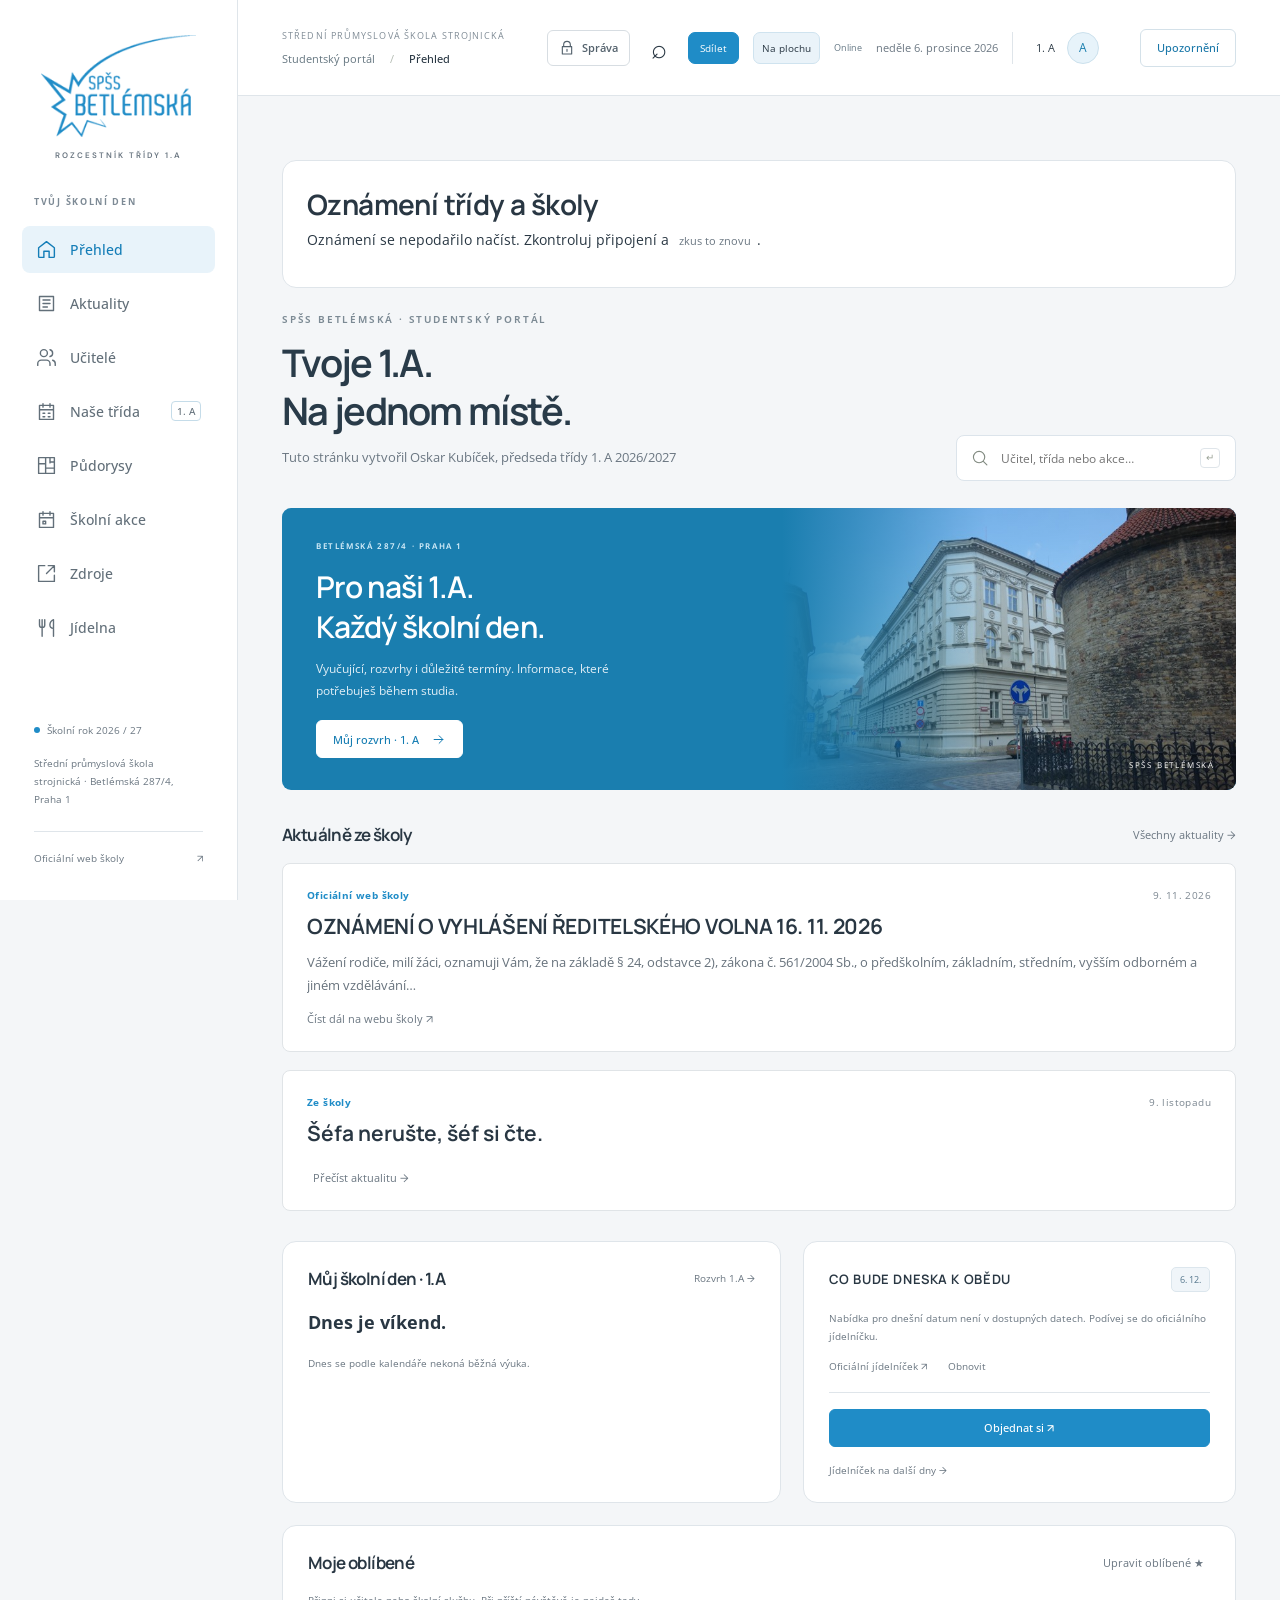
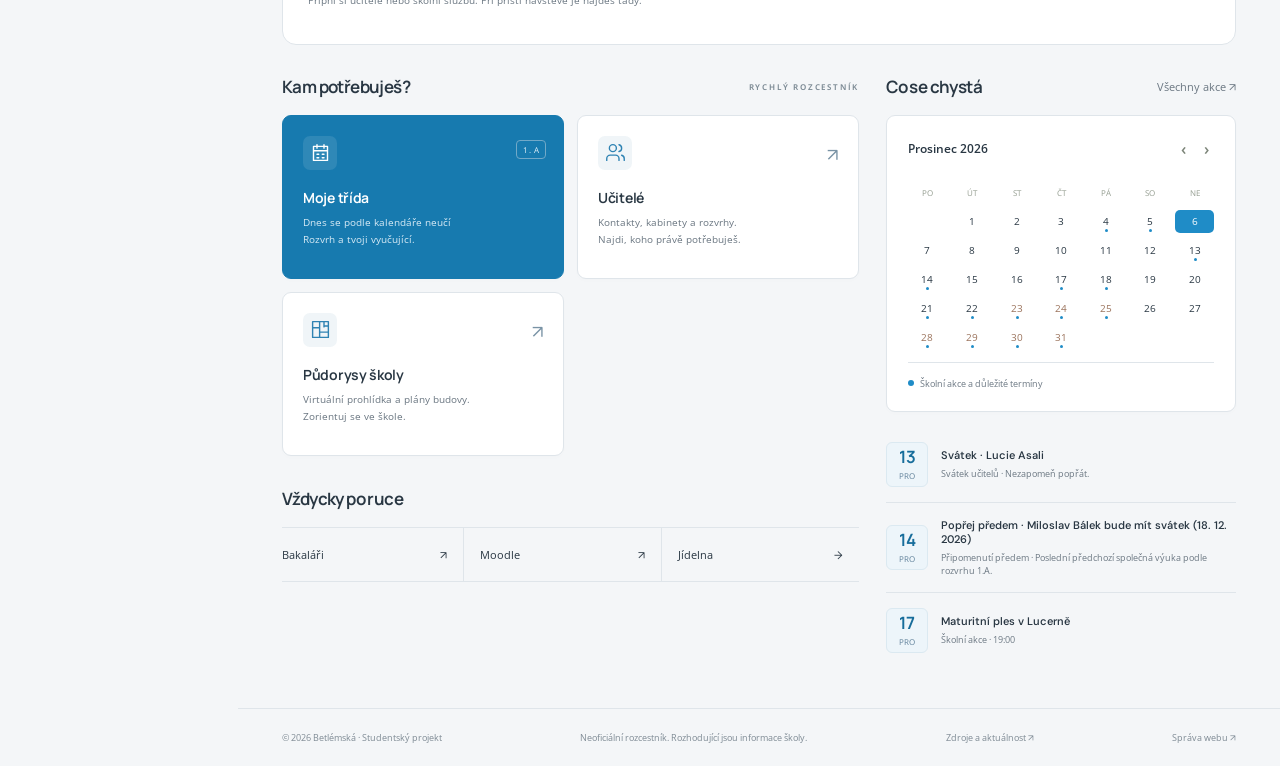
==== commit 99a1b361: "Zobrazit oznámení třídy a školy v rozcestníku 1.A" ====
--- a/index.html
+++ b/index.html
@@ -1,3 +1,3 @@
 <!doctype html>
-<html lang="cs"><head><meta charset="UTF-8"><meta name="viewport" content="width=device-width, initial-scale=1"><meta name="theme-color" content="#f2f3f1"><meta name="description" content="Veřejný studentský rozcestník třídy 1.A na Betlémské. Rozvrh, učitelé, jídelníček, půdorys školy a školní akce."><title>Betlémská — rozcestník 1.A</title><link rel="icon" href="assets/app-icon-192.png" type="image/png"><link rel="stylesheet" href="teacher-links.css?v=20261106-reviews"><link rel="stylesheet" href="celebrations.css?v=20261109-substitution"><link rel="stylesheet" href="style.css?v=20261109-substitution"><link rel="manifest" href="manifest.webmanifest"><meta name="apple-mobile-web-app-capable" content="yes"><meta name="apple-mobile-web-app-title" content="Betlémská"><meta property="og:title" content="Betlémská — rozcestník 1.A"><meta property="og:description" content="Rozvrh 1.A, učitelé, obědy a školní akce. Bez přihlášení."><meta property="og:type" content="website"><meta property="og:url" content="https://betlemska-studentsky-rozcestnik.woodsy-toast-3721.chatgpt.site"><meta property="og:image" content="https://betlemska-studentsky-rozcestnik.woodsy-toast-3721.chatgpt.site/assets/school-building.jpg"><link rel="apple-touch-icon" sizes="180x180" href="assets/apple-touch-icon.png"><meta name="apple-mobile-web-app-status-bar-style" content="default"><link rel="stylesheet" href="class-week.css?v=20261109-substitution"><meta name="push-api" content="https://betlemska-studentsky-rozcestnik.woodsy-toast-3721.chatgpt.site/api/push"></head>
+<html lang="cs"><head><meta charset="UTF-8"><meta name="viewport" content="width=device-width, initial-scale=1"><meta name="theme-color" content="#f2f3f1"><meta name="description" content="Veřejný studentský rozcestník třídy 1.A na Betlémské. Rozvrh, učitelé, jídelníček, půdorys školy a školní akce."><title>Betlémská — rozcestník 1.A</title><link rel="icon" href="assets/app-icon-192.png" type="image/png"><link rel="stylesheet" href="teacher-links.css?v=20261106-reviews"><link rel="stylesheet" href="celebrations.css?v=20261109-substitution"><link rel="stylesheet" href="style.css?v=20261109-substitution"><link rel="manifest" href="manifest.webmanifest"><meta name="apple-mobile-web-app-capable" content="yes"><meta name="apple-mobile-web-app-title" content="Betlémská"><meta property="og:title" content="Betlémská — rozcestník 1.A"><meta property="og:description" content="Rozvrh 1.A, učitelé, obědy a školní akce. Bez přihlášení."><meta property="og:type" content="website"><meta property="og:url" content="https://betlemska-studentsky-rozcestnik.woodsy-toast-3721.chatgpt.site"><meta property="og:image" content="https://betlemska-studentsky-rozcestnik.woodsy-toast-3721.chatgpt.site/assets/school-building.jpg"><link rel="apple-touch-icon" sizes="180x180" href="assets/apple-touch-icon.png"><meta name="apple-mobile-web-app-status-bar-style" content="default"><link rel="stylesheet" href="class-week.css?v=20261109-substitution"><meta name="push-api" content="https://betlemska-studentsky-rozcestnik.woodsy-toast-3721.chatgpt.site/api/push"><link rel="stylesheet" href="announcements.css?v=20261118"><script src="announcements.js?v=20261118" defer></script></head>
 <body><a class="skip" href="#main">Přejít na obsah</a><aside class="sidebar"><a class="brand" href="#home"><img class="school-logo" src="assets/school-logo.png" alt="SPŠS Betlémská"><span class="brand-sub">ROZCESTNÍK TŘÍDY 1.A</span></a><div class="side-label">TVŮJ ŠKOLNÍ DEN</div><nav id="nav" aria-label="Hlavní navigace"></nav><div class="side-bottom"><div class="edition"><span class="tiny-dot"></span> Školní rok 2026 / 27</div><p id="cms-address">Střední průmyslová škola strojnická<br>Betlémská 287/4, Praha 1</p><a href="https://www.betlemska.cz/" target="_blank" rel="noopener">Oficiální web školy <span>↗</span></a></div></aside><div class="shell"><header class="topbar"><a href="#home" class="mobile-brand" aria-label="Betlémská – hlavní stránka"><img src="assets/school-logo.png" alt="SPŠS Betlémská"></a><div class="school-heading"><span>STŘEDNÍ PRŮMYSLOVÁ ŠKOLA STROJNICKÁ</span><div class="crumb">Studentský portál <span>/</span> <strong id="breadcrumb">Přehled</strong></div></div><div class="top-right"><a class="admin-login" href="https://betlemska-studentsky-rozcestnik.woodsy-toast-3721.chatgpt.site/admin.html" target="_blank" rel="noopener noreferrer" aria-label="Přihlášení do správy webu" title="Správa webu"><svg viewBox="0 0 24 24" aria-hidden="true"><path d="M7 10V7a5 5 0 0 1 10 0v3 M5 10h14v11H5z M12 14v3"/></svg><span>Správa</span></a><button class="top-search icon-btn" data-action="search" aria-label="Hledat na celém webu · Ctrl K">⌕</button><button class="share-button" data-action="share" aria-label="Sdílet rozcestník se spolužáky">Sdílet</button><button class="install-button" data-action="install">Na plochu</button><span class="connection-state" id="connection-state"></span><div class="school-services"><a href="https://bakalari.betlemska.cz/" target="_blank" rel="noopener">Bakaláři ↗</a><a href="https://moodle-betlemska.cz/" target="_blank" rel="noopener">Moodle ↗</a></div><span class="today" id="today"></span><a href="#schedule" class="class-pill" id="class-button" title="Otevřít rozvrh třídy 1.A"><span id="class-badge">1. A</span><span class="class-avatar">A</span></a></div><button class="btn light" data-action="notifications">Upozornění</button></header><main id="main" tabindex="-1"><div class="loading">Načítám tvůj rozcestník…</div></main><footer><span id="cms-footer">© 2026 Betlémská · Studentský projekt</span><span>Neoficiální rozcestník. Rozhodující jsou informace školy.</span><a href="#sources">Zdroje a aktuálnost ↗</a><a href="https://betlemska-studentsky-rozcestnik.woodsy-toast-3721.chatgpt.site/admin.html" target="_blank" rel="noopener noreferrer">Správa webu ↗</a></footer></div><dialog id="modal"><div class="modal-top"><span id="modal-eyebrow">BETLÉMSKÁ</span><button id="close-modal" class="icon-btn" aria-label="Zavřít">×</button></div><div id="modal-content"></div></dialog><div class="toast" id="toast" role="status"></div><script type="application/json" id="school-data">{"teachers":[{"id":"lucie-asali","name":"Lucie Asali","first":"Lucie","last":"Asali","title":"Mgr.","suffix":"","code":"AL","role":"učitelka","room":"kab. 13","phone":"251092159","classroom":"1. L","email":"lucie.asali@betlemska.cz","emailSource":"Adresa odvozena z formátu jméno.příjmení v telefonním seznamu.","schedule":[{"day":0,"hour":0,"cls":"3.L","classes":["3.L"],"group":"1/2","subject":"ANJ","room":"CIJ3","raw":"1/2 3.L ANJ(CIJ3)"},{"day":0,"hour":1,"cls":"3.L","classes":["3.L"],"group":"1/2","subject":"ANJ","room":"CIJ3","raw":"1/2 3.L ANJ(CIJ3)"},{"day":0,"hour":4,"cls":"3.B","classes":["3.B"],"group":"1/2","subject":"ANJ","room":"CIJ3","raw":"1/2 3.B ANJ(CIJ3)"},{"day":0,"hour":6,"cls":"1.L","classes":["1.L"],"group":"1/2","subject":"ANJ","room":"CIJ3","raw":"1/2 1.L ANJ(CIJ3)"},{"day":0,"hour":7,"cls":"1.L","classes":["1.L"],"group":"2/2","subject":"ANJ","room":"CIJ3","raw":"2/2 1.L ANJ(CIJ3)"},{"day":0,"hour":8,"cls":"1.L","classes":["1.L"],"group":"2/2","subject":"ANJ","room":"CIJ3","raw":"2/2 1.L ANJ(CIJ3)"},{"day":1,"hour":2,"cls":"3.C","classes":["3.C"],"group":"1/2","subject":"ANJ","room":"CIJ3","raw":"1/2 3.C ANJ(CIJ3)"},{"day":1,"hour":3,"cls":"3.L","classes":["3.L"],"group":"1/2","subject":"ANJ","room":"CIJ3","raw":"1/2 3.L ANJ(CIJ3)"},{"day":1,"hour":4,"cls":"3.B","classes":["3.B"],"group":"1/2","subject":"ANJ","room":"CIJ3","raw":"1/2 3.B ANJ(CIJ3)"},{"day":1,"hour":5,"cls":"4.A","classes":["4.A"],"group":"","subject":"ANJ","room":"CIJ3","raw":"ANJc 4.A ANJ(CIJ3)"},{"day":1,"hour":6,"cls":"4.A","classes":["4.A"],"group":"","subject":"ANJ","room":"CIJ3","raw":"ANJc 4.A ANJ(CIJ3)"},{"day":2,"hour":2,"cls":"2.A","classes":["2.A"],"group":"1/2","subject":"ANJ","room":"CIJ3","raw":"1/2 2.A ANJ(CIJ3)"},{"day":2,"hour":5,"cls":"4.A","classes":["4.A"],"group":"","subject":"ANJ","room":"CIJ3","raw":"ANJc 4.A ANJ(CIJ3)"},{"day":2,"hour":6,"cls":"4.A","classes":["4.A"],"group":"","subject":"ANJ","room":"CIJ3","raw":"ANJc 4.A ANJ(CIJ3)"},{"day":2,"hour":8,"cls":"1.L","classes":["1.L"],"group":"2/2","subject":"ANJ","room":"CIJ3","raw":"2/2 1.L ANJ(CIJ3)"},{"day":3,"hour":2,"cls":"3.C","classes":["3.C"],"group":"1/2","subject":"ANJ","room":"CIJ3","raw":"1/2 3.C ANJ(CIJ3)"},{"day":3,"hour":3,"cls":"3.C","classes":["3.C"],"group":"1/2","subject":"ANJ","room":"CIJ3","raw":"1/2 3.C ANJ(CIJ3)"},{"day":3,"hour":5,"cls":"2.A","classes":["2.A"],"group":"1/2","subject":"ANJ","room":"CIJ3","raw":"1/2 2.A ANJ(CIJ3) PŘ"},{"day":3,"hour":6,"cls":"2.A","classes":["2.A"],"group":"1/2","subject":"ANJ","room":"CIJ3","raw":"1/2 2.A ANJ(CIJ3)"},{"day":4,"hour":2,"cls":"3.L","classes":["3.L"],"group":"1/2","subject":"ANJ","room":"CIJ3","raw":"1/2 3.L ANJ(CIJ3)"},{"day":4,"hour":4,"cls":"1.L","classes":["1.L"],"group":"1/2","subject":"ANJ","room":"CIJ3","raw":"1/2 1.L ANJ(CIJ3)"},{"day":4,"hour":5,"cls":"3.B","classes":["3.B"],"group":"1/2","subject":"ANJ","room":"CIJ3","raw":"1/2 3.B ANJ(CIJ3)"},{"day":4,"hour":6,"cls":"1.L","classes":["1.L"],"group":"1/2","subject":"ANJ","room":"CIJ3","raw":"1/2 1.L ANJ(CIJ3)"}],"subjects":["ANJ"],"duties":"Suplovací pohotovost (SP)\nPo: 4. hod; Čt: 5. hod\nDohled v přízemí (PŘ)\nSt: před 4. hod;\nČt: před 6. hod\nDohled v jídelně (JD)\nSt: před 5. hod;\nČt: před 8. hod","pdf":"assets/lucie-asali.pdf","photo":"assets/portraits/lucie-asali.png","photoKind":"circular-restored","photoUpdated":"2026-10-27","fallbackAvatar":"female","externalLinks":[{"label":"DofE · vedoucí programu na škole","url":"https://www.betlemska.cz/images/soubory/prispevky/DOFE/DOFE_web.pdf"}]},{"id":"karel-bernat","name":"Karel Bernat","first":"Karel","last":"Bernat","title":"Ing. Bc.","suffix":"","code":"BK","role":"učitel","room":"kab. 15","phone":"251092136","classroom":"","email":"karel.bernat@betlemska.cz","emailSource":"Adresa odvozena z formátu jméno.příjmení v telefonním seznamu.","schedule":[{"day":0,"hour":0,"cls":"1.B","classes":["1.B"],"group":"","subject":"MEC","room":"U10","raw":"1.B MEC (U10)"},{"day":0,"hour":1,"cls":"1.B","classes":["1.B"],"group":"","subject":"MEC","room":"U10","raw":"1.B MEC (U10)"},{"day":0,"hour":2,"cls":"1.A","classes":["1.A"],"group":"","subject":"MEC","room":"U7","raw":"1.A MEC (U7)"},{"day":0,"hour":5,"cls":"2.C","classes":["2.C"],"group":"","subject":"MEC","room":"U8","raw":"2.C MEC (U8)"},{"day":0,"hour":6,"cls":"4.A, 4.B, 4.C","classes":["4.A","4.B","4.C"],"group":"","subject":"TVB","room":"U12","raw":"TVB 4.A 4.B 4.C TVB(U12)"},{"day":1,"hour":0,"cls":"3.A, 3.B, 3.C","classes":["3.A","3.B","3.C"],"group":"","subject":"TVB","room":"STT","raw":"TVB 3.A 3.B 3.C TVB(STT)"},{"day":1,"hour":1,"cls":"3.A, 3.B, 3.C","classes":["3.A","3.B","3.C"],"group":"","subject":"TVB","room":"STT","raw":"TVB 3.A 3.B 3.C TVB(STT)"},{"day":1,"hour":2,"cls":"1.A","classes":["1.A"],"group":"","subject":"MEC","room":"U7","raw":"1.A MEC (U7)"},{"day":1,"hour":3,"cls":"1.B","classes":["1.B"],"group":"","subject":"MEC","room":"U10","raw":"1.B MEC (U10)"},{"day":1,"hour":6,"cls":"4.A, 4.B, 4.C","classes":["4.A","4.B","4.C"],"group":"","subject":"PVB","room":"U21","raw":"TVB 4.A 4.B 4.C PVB(U21)"},{"day":1,"hour":7,"cls":"4.A, 4.B, 4.C","classes":["4.A","4.B","4.C"],"group":"","subject":"PVB","room":"U21","raw":"TVB 4.A 4.B 4.C PVB(U21)"},{"day":1,"hour":8,"cls":"4.A, 4.B, 4.C","classes":["4.A","4.B","4.C"],"group":"","subject":"PVB","room":"U21","raw":"TVB 4.A 4.B 4.C PVB(U21)"},{"day":2,"hour":0,"cls":"4.A, 4.B, 4.C","classes":["4.A","4.B","4.C"],"group":"","subject":"TVB","room":"STT","raw":"TVB 4.A 4.B 4.C TVB(STT)"},{"day":2,"hour":1,"cls":"4.A, 4.B, 4.C","classes":["4.A","4.B","4.C"],"group":"","subject":"TVB","room":"STT","raw":"TVB 4.A 4.B 4.C TVB(STT)"},{"day":2,"hour":2,"cls":"1.A","classes":["1.A"],"group":"","subject":"MEC","room":"U7","raw":"1.A MEC (U7)"},{"day":2,"hour":3,"cls":"1.A","classes":["1.A"],"group":"","subject":"MEC","room":"U7","raw":"1.A MEC (U7)"},{"day":2,"hour":7,"cls":"3.A, 3.B, 3.C","classes":["3.A","3.B","3.C"],"group":"","subject":"PVB","room":"U21","raw":"TVB 3.A 3.B 3.C PVB(U21)"},{"day":2,"hour":8,"cls":"3.A, 3.B, 3.C","classes":["3.A","3.B","3.C"],"group":"","subject":"PVB","room":"U21","raw":"TVB 3.A 3.B 3.C PVB(U21)"},{"day":3,"hour":6,"cls":"2.C","classes":["2.C"],"group":"","subject":"MEC","room":"U8","raw":"2.C MEC (U8)"},{"day":3,"hour":7,"cls":"2.C","classes":["2.C"],"group":"","subject":"MEC","room":"U8","raw":"2.C MEC (U8)"},{"day":4,"hour":2,"cls":"1.B","classes":["1.B"],"group":"","subject":"MEC","room":"U10","raw":"1.B MEC (U10)"}],"subjects":["MEC","PVB","TVB"],"duties":"Suplovací pohotovost (SP)\nSt: 5. hod; Pá: 2. hod\nDohled ve 2. patře (2.P)\nÚt: před 4. hod\nDohled v jídelně (JD)\nPo: před 5. hod","pdf":"assets/karel-bernat.pdf","photo":"assets/portraits/karel-bernat-20261104.png","photoKind":"circular-restored","photoUpdated":"2026-11-04","fallbackAvatar":"male","externalLinks":[{"label":"Instagram","url":"https://www.instagram.com/bernat_karel/"}]},{"id":"ondrej-cervinka","name":"Ondřej Červinka","first":"Ondřej","last":"Červinka","title":"Mgr.","suffix":"","code":"CO","role":"učitel","room":"kab. 4","phone":"251092128","classroom":"","email":"ondrej.cervinka@betlemska.cz","emailSource":"Adresa odvozena z formátu jméno.příjmení v telefonním seznamu.","schedule":[{"day":1,"hour":0,"cls":"1.A","classes":["1.A"],"group":"","subject":"CJL","room":"U7","raw":"1.A CJL (U7)"},{"day":1,"hour":1,"cls":"1.A","classes":["1.A"],"group":"","subject":"CJL","room":"U7","raw":"1.A CJL (U7)"},{"day":1,"hour":3,"cls":"3.C","classes":["3.C"],"group":"","subject":"CJL","room":"U14","raw":"3.C CJL (U14)"},{"day":1,"hour":4,"cls":"3.C","classes":["3.C"],"group":"","subject":"CJL","room":"U14","raw":"3.C CJL (U14)"},{"day":1,"hour":6,"cls":"1.B","classes":["1.B"],"group":"","subject":"CJL","room":"U5","raw":"1.B CJL (U5) 1.P"},{"day":1,"hour":7,"cls":"1.B","classes":["1.B"],"group":"","subject":"CJL","room":"U5","raw":"1.B CJL (U5)"},{"day":2,"hour":1,"cls":"3.I","classes":["3.I"],"group":"","subject":"CJL","room":"U3","raw":"3.I CJL (U3)"},{"day":2,"hour":2,"cls":"3.I","classes":["3.I"],"group":"","subject":"CJL","room":"U3","raw":"3.I CJL PŘ (U3)"},{"day":2,"hour":3,"cls":"3.C","classes":["3.C"],"group":"","subject":"CJL","room":"U14","raw":"3.C CJL (U14)"},{"day":3,"hour":1,"cls":"1.B","classes":["1.B"],"group":"","subject":"CJL","room":"U10","raw":"1.B CJL (U10)"},{"day":3,"hour":2,"cls":"1.B","classes":["1.B"],"group":"","subject":"CJL","room":"U10","raw":"1.B CJL (U10)"},{"day":3,"hour":4,"cls":"3.I","classes":["3.I"],"group":"","subject":"CJL","room":"STT","raw":"3.I CJL (STT)"},{"day":3,"hour":5,"cls":"1.A","classes":["1.A"],"group":"","subject":"CJL","room":"U7","raw":"1.A CJL (U7)"},{"day":3,"hour":6,"cls":"1.A","classes":["1.A"],"group":"","subject":"CJL","room":"U7","raw":"1.A CJL (U7)"}],"subjects":["CJL"],"duties":"Dohled v přízemí (PŘ)\nSt: před 3. hod\nDohled v 1. patře (1.P)\nÚt: před 7. hod","pdf":"assets/ondrej-cervinka.pdf","fallbackAvatar":"male","photo":"assets/portraits/ondrej-cervinka-20261103.webp","photoKind":"circular-restored","photoUpdated":"2026-11-03"},{"id":"jiri-gotz","name":"Jiří Götz","first":"Jiří","last":"Götz","title":"Bc.","suffix":"","code":"GJ","role":"učitel","room":"kab. 8","phone":"251092106","classroom":"2. B","email":"jiri.gotz@betlemska.cz","emailSource":"Adresa odvozena z formátu jméno.příjmení v telefonním seznamu.","schedule":[{"day":0,"hour":0,"cls":"1.C","classes":["1.C"],"group":"","subject":"FYZ","room":"SB","raw":"1.C FYZ (SB)"},{"day":0,"hour":1,"cls":"1.L","classes":["1.L"],"group":"","subject":"FYZ","room":"U1","raw":"1.L FYZ (U1)"},{"day":0,"hour":2,"cls":"2.L","classes":["2.L"],"group":"","subject":"FYZ","room":"U16","raw":"2.L FYZ (U16)"},{"day":0,"hour":3,"cls":"1.A","classes":["1.A"],"group":"","subject":"FYZ","room":"U7","raw":"1.A FYZ (U7)"},{"day":0,"hour":6,"cls":"1.A","classes":["1.A"],"group":"","subject":"FYZ","room":"U7","raw":"1.A FYZ (U7)"},{"day":1,"hour":1,"cls":"2.A","classes":["2.A"],"group":"","subject":"FYZ","room":"U17","raw":"2.A FYZ (U17)"},{"day":1,"hour":2,"cls":"2.B","classes":["2.B"],"group":"","subject":"FYZ","room":"U15","raw":"2.B FYZ (U15)"},{"day":1,"hour":3,"cls":"1.C","classes":["1.C"],"group":"","subject":"FYZ","room":"SB","raw":"1.C FYZ (SB)"},{"day":1,"hour":4,"cls":"1.B","classes":["1.B"],"group":"","subject":"FYZ","room":"U10","raw":"1.B FYZ (U10)"},{"day":1,"hour":6,"cls":"1.L","classes":["1.L"],"group":"","subject":"FYZ","room":"U1","raw":"1.L FYZ (U1)"},{"day":1,"hour":7,"cls":"4.L","classes":["4.L"],"group":"","subject":"FYZ","room":"MFC","raw":"4.L FYZ (MFC)"},{"day":1,"hour":8,"cls":"2.I","classes":["2.I"],"group":"","subject":"FYZ","room":"U20","raw":"2.I FYZ (U20)"},{"day":2,"hour":2,"cls":"1.B","classes":["1.B"],"group":"","subject":"FYZ","room":"U10","raw":"1.B FYZ (U10)"},{"day":2,"hour":5,"cls":"3.L","classes":["3.L"],"group":"","subject":"FYZ","room":"U5","raw":"3.L FYZ (U5)"},{"day":2,"hour":6,"cls":"3.L","classes":["3.L"],"group":"","subject":"FYZ","room":"U5","raw":"3.L FYZ (U5)"},{"day":2,"hour":7,"cls":"4.L","classes":["4.L"],"group":"","subject":"FYZ","room":"MFC","raw":"4.L FYZ (MFC)"},{"day":3,"hour":4,"cls":"3.L","classes":["3.L"],"group":"","subject":"FYZ","room":"U5","raw":"3.L FYZ (U5)"},{"day":3,"hour":5,"cls":"2.B","classes":["2.B"],"group":"","subject":"FYZ","room":"U15","raw":"2.B FYZ (U15)"},{"day":4,"hour":0,"cls":"2.C","classes":["2.C"],"group":"","subject":"FYZ","room":"U8","raw":"2.C FYZ (U8)"},{"day":4,"hour":1,"cls":"2.L","classes":["2.L"],"group":"","subject":"FYZ","room":"U16","raw":"2.L FYZ (U16)"},{"day":4,"hour":2,"cls":"2.L","classes":["2.L"],"group":"","subject":"FYZ","room":"U16","raw":"2.L FYZ (U16)"},{"day":4,"hour":3,"cls":"2.C","classes":["2.C"],"group":"","subject":"FYZ","room":"U8","raw":"2.C FYZ (U8)"},{"day":4,"hour":4,"cls":"2.A","classes":["2.A"],"group":"","subject":"FYZ","room":"U17","raw":"2.A FYZ (U17)"}],"subjects":["FYZ"],"duties":"Suplovací pohotovost (SP)\nPo: 6. hod; St: 4. hod\nDohled ve 2. patře (2.P)\nSt: před 5. hod\nDohled v jídelně (JD)\nPo: před 8. hod;\nÚt: před 6. hod","pdf":"assets/jiri-gotz.pdf","fallbackAvatar":"male","photo":"assets/portraits/jiri-gotz-20261103.webp","photoKind":"circular-restored","photoUpdated":"2026-11-03","externalLinks":[{"label":"Facebook","url":"https://www.facebook.com/jiri.gotz"}]},{"id":"miriam-humeova","name":"Miriam Humeová","first":"Miriam","last":"Humeová","title":"Ing.","suffix":"","code":"HU","role":"učitelka","room":"kab. 3","phone":"251092124","classroom":"1. A","email":"miriam.humeova@betlemska.cz","emailSource":"Adresa odvozena z formátu jméno.příjmení v telefonním seznamu.","schedule":[{"day":0,"hour":2,"cls":"2.B","classes":["2.B"],"group":"1/2","subject":"CAD","room":"VYT1","raw":"1/2 2.B CAD(VYT1)"},{"day":0,"hour":3,"cls":"2.B","classes":["2.B"],"group":"1/2","subject":"CAD","room":"VYT1","raw":"1/2 2.B CAD(VYT1)"},{"day":0,"hour":4,"cls":"1.A","classes":["1.A"],"group":"","subject":"STT","room":"U7","raw":"1.A STT (U7)"},{"day":1,"hour":5,"cls":"3.C","classes":["3.C"],"group":"","subject":"STT","room":"U14","raw":"3.C STT (U14)"},{"day":1,"hour":6,"cls":"1.A","classes":["1.A"],"group":"","subject":"TEK","room":"U7","raw":"1.A TEK (U7)"},{"day":1,"hour":7,"cls":"1.A","classes":["1.A"],"group":"","subject":"TEK","room":"U7","raw":"1.A TEK (U7)"},{"day":1,"hour":8,"cls":"2.A","classes":["2.A"],"group":"1/2","subject":"CAD","room":"U17","raw":"1/2 2.A CAD(U17)"},{"day":1,"hour":9,"cls":"2.A","classes":["2.A"],"group":"1/2","subject":"CAD","room":"CAD","raw":"1/2 2.A CAD(CAD)"},{"day":2,"hour":5,"cls":"1.A","classes":["1.A"],"group":"","subject":"STT","room":"U7","raw":"1.A STT (U7)"},{"day":2,"hour":6,"cls":"2.B","classes":["2.B"],"group":"2/2","subject":"CAD","room":"VYT3","raw":"2/2 2.B CAD(VYT3)"},{"day":2,"hour":7,"cls":"2.B","classes":["2.B"],"group":"2/2","subject":"CAD","room":"VYT3","raw":"2/2 2.B CAD(VYT3)"},{"day":2,"hour":8,"cls":"2.C","classes":["2.C"],"group":"1/2","subject":"CAD","room":"VYT3","raw":"1/2 2.C CAD(VYT3)"},{"day":2,"hour":9,"cls":"2.C","classes":["2.C"],"group":"1/2","subject":"CAD","room":"VYT3","raw":"1/2 2.C CAD(VYT3)"},{"day":3,"hour":1,"cls":"3.C","classes":["3.C"],"group":"","subject":"STT","room":"U14","raw":"3.C STT (U14)"},{"day":3,"hour":3,"cls":"1.A","classes":["1.A"],"group":"","subject":"STT","room":"U7","raw":"1.A STT (U7)"},{"day":3,"hour":5,"cls":"2.A","classes":["2.A"],"group":"2/2","subject":"CAD","room":"VYT3","raw":"2/2 2.A CAD(VYT3)"},{"day":3,"hour":6,"cls":"2.A","classes":["2.A"],"group":"2/2","subject":"CAD","room":"VYT3","raw":"2/2 2.A CAD(VYT3)"},{"day":3,"hour":7,"cls":"1.A","classes":["1.A"],"group":"","subject":"TEK","room":"U7","raw":"1.A TEK (U7)"},{"day":3,"hour":8,"cls":"2.C","classes":["2.C"],"group":"2/2","subject":"CAD","room":"VYT3","raw":"2/2 2.C CAD(VYT3) 1.P"},{"day":3,"hour":9,"cls":"2.C","classes":["2.C"],"group":"2/2","subject":"CAD","room":"VYT3","raw":"2/2 2.C CAD(VYT3)"},{"day":4,"hour":3,"cls":"3.C","classes":["3.C"],"group":"","subject":"STT","room":"U14","raw":"3.C STT (U14)"},{"day":4,"hour":5,"cls":"1.A","classes":["1.A"],"group":"","subject":"TEK","room":"U7","raw":"1.A TEK (U7) 1.P"}],"subjects":["CAD","STT","TEK"],"duties":"Suplovací pohotovost (SP)\nČt: 3. hod; Pá: 5. hod\nDohled v 1. patře (1.P)\nČt: před 9. hod;\nPá: před 6. hod","pdf":"assets/miriam-humeova.pdf","fallbackAvatar":"female","photo":"assets/portraits/miriam-humeova-20261103.webp","photoKind":"circular-restored","photoUpdated":"2026-11-03"},{"id":"zdenek-kouril","name":"Zdeněk Kouřil","first":"Zdeněk","last":"Kouřil","title":"Ing.","suffix":"","code":"KZ","role":"učitel","room":"kab. 3","phone":"251092124","classroom":"4. A","email":"zdenek.kouril@betlemska.cz","emailSource":"Adresa odvozena z formátu jméno.příjmení v telefonním seznamu.","schedule":[{"day":0,"hour":0,"cls":"4.B","classes":["4.B"],"group":"","subject":"KOM","room":"KOM2","raw":"ANJm 4.B KOM(KOM2)"},{"day":0,"hour":1,"cls":"4.B","classes":["4.B"],"group":"","subject":"KOM","room":"KOM2","raw":"ANJm 4.B KOM(KOM2) PŘ"},{"day":0,"hour":4,"cls":"4.A","classes":["4.A"],"group":"","subject":"STT","room":"U9","raw":"4.A STT (U9)"},{"day":1,"hour":2,"cls":"4.L","classes":["4.L"],"group":"1/2","subject":"CDM","room":"VYT1","raw":"1/2 4.L CDM(VYT1)"},{"day":1,"hour":3,"cls":"4.L","classes":["4.L"],"group":"1/2","subject":"CDM","room":"VYT1","raw":"1/2 4.L CDM(VYT1)"},{"day":1,"hour":5,"cls":"4.A","classes":["4.A"],"group":"","subject":"MET","room":"AUL1","raw":"MET 4.A MET(AUL1)"},{"day":1,"hour":6,"cls":"4.A","classes":["4.A"],"group":"","subject":"MET","room":"AUL1","raw":"MET 4.A MET(AUL1)"},{"day":1,"hour":7,"cls":"4.I","classes":["4.I"],"group":"1/2","subject":"CAMi","room":"VYT3","raw":"1/2 4.I CAMi(VYT3)"},{"day":1,"hour":8,"cls":"4.I","classes":["4.I"],"group":"1/2","subject":"CAMi","room":"VYT3","raw":"1/2 4.I CAMi(VYT3)"},{"day":2,"hour":0,"cls":"4.B, 4.C","classes":["4.B","4.C"],"group":"","subject":"MET","room":"AUL1","raw":"MET 4.B 4.C MET(AUL1)"},{"day":2,"hour":1,"cls":"4.B, 4.C","classes":["4.B","4.C"],"group":"","subject":"MET","room":"AUL1","raw":"MET 4.B 4.C MET(AUL1) PŘ"},{"day":2,"hour":2,"cls":"4.C","classes":["4.C"],"group":"2/2","subject":"KOM","room":"KOM2","raw":"2/2 4.C KOM(KOM2)"},{"day":2,"hour":3,"cls":"4.C","classes":["4.C"],"group":"2/2","subject":"KOM","room":"KOM2","raw":"2/2 4.C KOM(KOM2)"},{"day":2,"hour":5,"cls":"4.A","classes":["4.A"],"group":"","subject":"KOM","room":"KOM2","raw":"ANJm 4.A KOM(KOM2)"},{"day":2,"hour":6,"cls":"4.A","classes":["4.A"],"group":"","subject":"KOM","room":"KOM2","raw":"ANJm 4.A KOM(KOM2)"},{"day":2,"hour":7,"cls":"3.A, 3.B, 3.C","classes":["3.A","3.B","3.C"],"group":"","subject":"MET","room":"AUL1","raw":"MET 3.A 3.B 3.C MET(AUL1) PŘ"},{"day":2,"hour":8,"cls":"3.A, 3.B, 3.C","classes":["3.A","3.B","3.C"],"group":"","subject":"MET","room":"AUL1","raw":"MET 3.A 3.B 3.C MET(AUL1) PŘ"},{"day":3,"hour":5,"cls":"3.C","classes":["3.C"],"group":"2/2","subject":"KOM","room":"KOM2","raw":"2/2 3.C KOM(KOM2)"},{"day":3,"hour":6,"cls":"3.C","classes":["3.C"],"group":"2/2","subject":"KOM","room":"KOM2","raw":"2/2 3.C KOM(KOM2) PŘ"},{"day":3,"hour":8,"cls":"4.A","classes":["4.A"],"group":"","subject":"STT","room":"U9","raw":"4.A STT (U9)"},{"day":4,"hour":0,"cls":"4.I","classes":["4.I"],"group":"2/2","subject":"CAMi","room":"VYT1","raw":"2/2 4.I CAMi(VYT1)"},{"day":4,"hour":1,"cls":"4.I","classes":["4.I"],"group":"2/2","subject":"CAMi","room":"VYT1","raw":"2/2 4.I CAMi(VYT1)"},{"day":4,"hour":4,"cls":"4.A","classes":["4.A"],"group":"","subject":"STT","room":"U9","raw":"4.A STT (U9)"}],"subjects":["CAMi","CDM","KOM","MET","STT"],"duties":"Suplovací pohotovost (SP)\nPo: 3. hod; Pá: 4. hod\nDohled v přízemí (PŘ)\nPo: před 2. hod;\nSt: před 2., 8., 9. hod;\nČt: před 7., 8. hod\nDohled v jídelně (JD)\nÚt: před 5. hod","pdf":"assets/zdenek-kouril.pdf","photo":"assets/portraits/zdenek-kouril.png","photoKind":"circular-restored","photoUpdated":"2026-10-27","fallbackAvatar":"male"},{"id":"vladislav-liszok","name":"Vladislav Liszok","first":"Vladislav","last":"Liszok","title":"PaedDr.","suffix":"","code":"LV","role":"učitel","room":"kab. 18","phone":"251092141","classroom":"3. I","email":"vladislav.liszok@betlemska.cz","emailSource":"Adresa odvozena z formátu jméno.příjmení v telefonním seznamu.","schedule":[{"day":0,"hour":6,"cls":"3.I","classes":["3.I"],"group":"","subject":"TEV","room":"TEV1","raw":"3.I TEV (TEV1)"},{"day":0,"hour":7,"cls":"3.I","classes":["3.I"],"group":"","subject":"TEV","room":"TEV1","raw":"3.I TEV (TEV1)"},{"day":1,"hour":0,"cls":"2.L","classes":["2.L"],"group":"2/2","subject":"TEV","room":"TEV2","raw":"2/2 2.L TEV(TEV2)"},{"day":1,"hour":1,"cls":"2.L","classes":["2.L"],"group":"2/2","subject":"TEV","room":"TEV2","raw":"2/2 2.L TEV(TEV2)"},{"day":1,"hour":2,"cls":"3.A","classes":["3.A"],"group":"1/2","subject":"TEV","room":"TEV1","raw":"1/2 3.A TEV(TEV1)"},{"day":1,"hour":3,"cls":"3.A","classes":["3.A"],"group":"1/2","subject":"TEV","room":"TEV1","raw":"1/2 3.A TEV(TEV1)"},{"day":2,"hour":0,"cls":"3.L","classes":["3.L"],"group":"1/2","subject":"TEV","room":"TEV1","raw":"1/2 3.L TEV(TEV1)"},{"day":2,"hour":1,"cls":"3.L","classes":["3.L"],"group":"1/2","subject":"TEV","room":"TEV1","raw":"1/2 3.L TEV(TEV1)"},{"day":2,"hour":2,"cls":"4.L","classes":["4.L"],"group":"1/2","subject":"TEV","room":"TEV1","raw":"1/2 4.L TEV(TEV1)"},{"day":2,"hour":3,"cls":"4.L","classes":["4.L"],"group":"1/2","subject":"TEV","room":"TEV1","raw":"1/2 4.L TEV(TEV1)"},{"day":3,"hour":0,"cls":"2.C","classes":["2.C"],"group":"1/2","subject":"TEV","room":"TEV1","raw":"1/2 2.C TEV(TEV1)"},{"day":3,"hour":1,"cls":"2.C","classes":["2.C"],"group":"1/2","subject":"TEV","room":"TEV1","raw":"1/2 2.C TEV(TEV1)"},{"day":3,"hour":2,"cls":"2.I","classes":["2.I"],"group":"1/2","subject":"TEV","room":"TEV1","raw":"1/2 2.I TEV(TEV1)"},{"day":3,"hour":3,"cls":"2.I","classes":["2.I"],"group":"1/2","subject":"TEV","room":"TEV1","raw":"1/2 2.I TEV(TEV1)"},{"day":3,"hour":4,"cls":"4.B","classes":["4.B"],"group":"1/2","subject":"TEV","room":"TEV1","raw":"1/2 4.B TEV(TEV1)"},{"day":3,"hour":5,"cls":"4.B","classes":["4.B"],"group":"1/2","subject":"TEV","room":"TEV1","raw":"1/2 4.B TEV(TEV1)"},{"day":3,"hour":7,"cls":"1.C","classes":["1.C"],"group":"2/2","subject":"TEV","room":"TEV2","raw":"2/2 1.C TEV(TEV2)"},{"day":3,"hour":8,"cls":"1.C","classes":["1.C"],"group":"2/2","subject":"TEV","room":"TEV2","raw":"2/2 1.C TEV(TEV2)"},{"day":4,"hour":0,"cls":"1.C","classes":["1.C"],"group":"1/2","subject":"TEV","room":"TEV1","raw":"1/2 1.C TEV(TEV1)"},{"day":4,"hour":1,"cls":"1.C","classes":["1.C"],"group":"1/2","subject":"TEV","room":"TEV1","raw":"1/2 1.C TEV(TEV1)"},{"day":4,"hour":2,"cls":"4.A","classes":["4.A"],"group":"","subject":"TEV","room":"TEV1","raw":"4.A TEV (TEV1)"},{"day":4,"hour":3,"cls":"4.A","classes":["4.A"],"group":"","subject":"TEV","room":"TEV1","raw":"4.A TEV (TEV1)"},{"day":4,"hour":4,"cls":"4.I","classes":["4.I"],"group":"","subject":"TEV","room":"TEV1","raw":"4.I TEV (TEV1)"},{"day":4,"hour":5,"cls":"4.I","classes":["4.I"],"group":"","subject":"TEV","room":"TEV1","raw":"4.I TEV (TEV1)"}],"subjects":["TEV"],"duties":"Suplovací pohotovost (SP)\nPo: 6. hod; St: 5. hod\nDohled v jídelně (JD)\nČt: před 7. hod;\nPá: před 7. hod","pdf":"assets/vladislav-liszok.pdf","photo":"assets/portraits/vladislav-liszok-20261103.webp","photoKind":"circular-restored","photoUpdated":"2026-11-03","fallbackAvatar":"male"},{"id":"andrea-pavlova","name":"Andrea Pavlová","first":"Andrea","last":"Pavlová","title":"Mgr.","suffix":"","code":"PA","role":"učitelka","room":"kab. 17","phone":"251092165","classroom":"4. C","email":"andrea.pavlova@betlemska.cz","emailSource":"Adresa odvozena z formátu jméno.příjmení v telefonním seznamu.","schedule":[{"day":0,"hour":0,"cls":"2.B","classes":["2.B"],"group":"2/2","subject":"TEV","room":"TEV2","raw":"2/2 2.B TEV(TEV2)"},{"day":0,"hour":1,"cls":"2.B","classes":["2.B"],"group":"2/2","subject":"TEV","room":"TEV2","raw":"2/2 2.B TEV(TEV2)"},{"day":0,"hour":4,"cls":"4.C","classes":["4.C"],"group":"1/2","subject":"ANJ","room":"U18","raw":"1/2 4.C ANJ(U18)"},{"day":0,"hour":5,"cls":"1.A","classes":["1.A"],"group":"","subject":"CHE","room":"U10","raw":"1.A CHE (U10)"},{"day":0,"hour":6,"cls":"1.I","classes":["1.I"],"group":"","subject":"CHE","room":"U10","raw":"1.I CHE (U10)"},{"day":1,"hour":1,"cls":"1.B","classes":["1.B"],"group":"","subject":"CHE","room":"U10","raw":"1.B CHE (U10) 2.P"},{"day":1,"hour":3,"cls":"1.L","classes":["1.L"],"group":"","subject":"BIO","room":"U1","raw":"1.L BIO (U1)"},{"day":1,"hour":4,"cls":"1.C","classes":["1.C"],"group":"","subject":"CHE","room":"SB","raw":"1.C CHE (SB)"},{"day":2,"hour":2,"cls":"4.C","classes":["4.C"],"group":"1/2","subject":"ANJ","room":"U18","raw":"1/2 4.C ANJ(U18)"},{"day":2,"hour":3,"cls":"4.C","classes":["4.C"],"group":"1/2","subject":"ANJ","room":"U18","raw":"1/2 4.C ANJ(U18)"},{"day":2,"hour":4,"cls":"4.C","classes":["4.C"],"group":"2/2","subject":"TEV","room":"TEV2","raw":"2/2 4.C TEV(TEV2)"},{"day":2,"hour":5,"cls":"4.C","classes":["4.C"],"group":"2/2","subject":"TEV","room":"TEV2","raw":"2/2 4.C TEV(TEV2)"},{"day":2,"hour":7,"cls":"2.A","classes":["2.A"],"group":"2/2","subject":"TEV","room":"TEV2","raw":"2/2 2.A TEV(TEV2)"},{"day":2,"hour":8,"cls":"2.A","classes":["2.A"],"group":"2/2","subject":"TEV","room":"TEV2","raw":"2/2 2.A TEV(TEV2)"},{"day":3,"hour":0,"cls":"1.C","classes":["1.C"],"group":"","subject":"CHE","room":"SB","raw":"1.C CHE (SB)"},{"day":3,"hour":1,"cls":"1.L","classes":["1.L"],"group":"","subject":"BIO","room":"U1","raw":"1.L BIO (U1)"},{"day":3,"hour":2,"cls":"1.L","classes":["1.L"],"group":"","subject":"BIO","room":"U1","raw":"1.L BIO (U1)"},{"day":3,"hour":4,"cls":"1.B","classes":["1.B"],"group":"","subject":"CHE","room":"U10","raw":"1.B CHE (U10)"},{"day":3,"hour":5,"cls":"1.I","classes":["1.I"],"group":"","subject":"CHE","room":"U3","raw":"1.I CHE (U3)"},{"day":3,"hour":7,"cls":"4.C","classes":["4.C"],"group":"1/2","subject":"TEV","room":"TEV1","raw":"1/2 4.C TEV(TEV1)"},{"day":3,"hour":8,"cls":"4.C","classes":["4.C"],"group":"1/2","subject":"TEV","room":"TEV1","raw":"1/2 4.C TEV(TEV1)"},{"day":4,"hour":2,"cls":"1.A","classes":["1.A"],"group":"","subject":"CHE","room":"U7","raw":"1.A CHE (U7)"},{"day":4,"hour":5,"cls":"4.C","classes":["4.C"],"group":"1/2","subject":"ANJ","room":"U18","raw":"1/2 4.C ANJ(U18)"}],"subjects":["ANJ","BIO","CHE","TEV"],"duties":"Suplovací pohotovost (SP)\nÚt: 1. hod; Pá: 4. hod\nDohled ve 2. patře (2.P)\nÚt: před 2. hod;\nSt: před 7. hod;\nČt: před 7. hod;\nPá: před 7. hod","pdf":"assets/andrea-pavlova.pdf","fallbackAvatar":"female","photo":"assets/portraits/andrea-pavlova-20261103.webp","photoKind":"circular-restored","photoUpdated":"2026-11-03"},{"id":"jakub-petrak","name":"Jakub Petrák","first":"Jakub","last":"Petrák","title":"Mgr.","suffix":"","code":"PJ","role":"učitel","room":"kab. 18","phone":"251092141","classroom":"3. B","email":"jakub.petrak@betlemska.cz","emailSource":"Adresa odvozena z formátu jméno.příjmení v telefonním seznamu.","schedule":[{"day":0,"hour":2,"cls":"1.B","classes":["1.B"],"group":"2/2","subject":"TEV","room":"TEV2","raw":"2/2 1.B TEV(TEV2)"},{"day":0,"hour":3,"cls":"1.B","classes":["1.B"],"group":"2/2","subject":"TEV","room":"TEV2","raw":"2/2 1.B TEV(TEV2)"},{"day":0,"hour":4,"cls":"1.L","classes":["1.L"],"group":"1/2","subject":"TEV","room":"TEV1","raw":"1/2 1.L TEV(TEV1)"},{"day":0,"hour":5,"cls":"1.L","classes":["1.L"],"group":"1/2","subject":"TEV","room":"TEV1","raw":"1/2 1.L TEV(TEV1)"},{"day":1,"hour":4,"cls":"1.I","classes":["1.I"],"group":"1/2","subject":"TEV","room":"TEV1","raw":"1/2 1.I TEV(TEV1) 2.P"},{"day":1,"hour":5,"cls":"1.I","classes":["1.I"],"group":"1/2","subject":"TEV","room":"TEV1","raw":"1/2 1.I TEV(TEV1)"},{"day":1,"hour":6,"cls":"3.B","classes":["3.B"],"group":"","subject":"TEV","room":"TEV1","raw":"3.B TEV (TEV1) 2.P"},{"day":1,"hour":7,"cls":"3.B","classes":["3.B"],"group":"","subject":"TEV","room":"TEV1","raw":"3.B TEV (TEV1)"},{"day":1,"hour":8,"cls":"3.C","classes":["3.C"],"group":"","subject":"TEV","room":"TEV1","raw":"3.C TEV (TEV1)"},{"day":1,"hour":9,"cls":"3.C","classes":["3.C"],"group":"","subject":"TEV","room":"TEV1","raw":"3.C TEV (TEV1)"},{"day":2,"hour":0,"cls":"3.L","classes":["3.L"],"group":"2/2","subject":"TEV","room":"TEV2","raw":"2/2 3.L TEV(TEV2)"},{"day":2,"hour":1,"cls":"3.L","classes":["3.L"],"group":"2/2","subject":"TEV","room":"TEV2","raw":"2/2 3.L TEV(TEV2)"},{"day":2,"hour":2,"cls":"4.L","classes":["4.L"],"group":"2/2","subject":"TEV","room":"TEV2","raw":"2/2 4.L TEV(TEV2) 2.P"},{"day":2,"hour":3,"cls":"4.L","classes":["4.L"],"group":"2/2","subject":"TEV","room":"TEV2","raw":"2/2 4.L TEV(TEV2)"},{"day":2,"hour":4,"cls":"2.B","classes":["2.B"],"group":"1/2","subject":"TEV","room":"TEV1","raw":"1/2 2.B TEV(TEV1)"},{"day":2,"hour":5,"cls":"2.B","classes":["2.B"],"group":"1/2","subject":"TEV","room":"TEV1","raw":"1/2 2.B TEV(TEV1)"},{"day":2,"hour":7,"cls":"2.A","classes":["2.A"],"group":"1/2","subject":"TEV","room":"TEV1","raw":"1/2 2.A TEV(TEV1)"},{"day":2,"hour":8,"cls":"2.A","classes":["2.A"],"group":"1/2","subject":"TEV","room":"TEV1","raw":"1/2 2.A TEV(TEV1)"},{"day":4,"hour":0,"cls":"1.A","classes":["1.A"],"group":"2/2","subject":"TEV","room":"TEV2","raw":"2/2 1.A TEV(TEV2)"},{"day":4,"hour":1,"cls":"1.A","classes":["1.A"],"group":"2/2","subject":"TEV","room":"TEV2","raw":"2/2 1.A TEV(TEV2)"}],"subjects":["TEV"],"duties":"Dohled ve 2. patře (2.P)\nÚt: před 5., 7. hod;\nSt: před 3. hod","pdf":"assets/jakub-petrak.pdf","photo":"assets/portraits/jakub-petrak.png","photoKind":"circular-restored","photoUpdated":"2026-10-27","fallbackAvatar":"male","externalLinks":[{"label":"Osobní web · trenér a výživový poradce","url":"https://www.jakubpetrak.com/o-mne/"}]},{"id":"hynek-petros","name":"Hynek Petroš","first":"Hynek","last":"Petroš","title":"","suffix":"","code":"PH","role":"učitel","room":"kab. 6","phone":"251092170","classroom":"","email":"hynek.petros@betlemska.cz","emailSource":"Adresa odvozena z formátu jméno.příjmení v telefonním seznamu.","schedule":[{"day":1,"hour":3,"cls":"1.A","classes":["1.A"],"group":"","subject":"MAT","room":"U7","raw":"1.A MAT (U7)"},{"day":1,"hour":4,"cls":"1.A","classes":["1.A"],"group":"","subject":"MAT","room":"U7","raw":"1.A MAT (U7) 1.P"},{"day":4,"hour":3,"cls":"1.A","classes":["1.A"],"group":"","subject":"MAT","room":"U7","raw":"1.A MAT (U7)"},{"day":4,"hour":4,"cls":"1.A","classes":["1.A"],"group":"","subject":"MAT","room":"U7","raw":"1.A MAT (U7) 1.P"}],"subjects":["MAT"],"duties":"Dohled v 1. patře (1.P)\nÚt: před 5. hod;\nPá: před 5. hod","pdf":"assets/hynek-petros.pdf","fallbackAvatar":"male","photo":"assets/portraits/hynek-petros-20261103.webp","photoKind":"circular-restored","photoUpdated":"2026-11-03","externalLinks":[{"label":"Facebook","url":"https://www.facebook.com/hynek.petros.5"},{"label":"Bakalářská práce · repozitář UK","url":"https://dspace.cuni.cz/handle/20.500.11956/212821"}],"birthDate":"2002-02-21"},{"id":"barbora-pivonkova","name":"Barbora Pivoňková","first":"Barbora","last":"Pivoňková","title":"Mgr.","suffix":"","code":"PB","role":"učitelka","room":"kab. 4","phone":"251092128","classroom":"","email":"barbora.pivonkova@betlemska.cz","emailSource":"Adresa odvozena z formátu jméno.příjmení v telefonním seznamu.","schedule":[{"day":0,"hour":0,"cls":"4.A","classes":["4.A"],"group":"","subject":"CJL","room":"U5","raw":"4.A CJL (U5)"},{"day":0,"hour":1,"cls":"4.A","classes":["4.A"],"group":"","subject":"CJL","room":"U5","raw":"4.A CJL (U5)"},{"day":0,"hour":4,"cls":"2.C","classes":["2.C"],"group":"","subject":"CJL","room":"U8","raw":"2.C CJL 2.P (U8)"},{"day":0,"hour":6,"cls":"4.I","classes":["4.I"],"group":"","subject":"CJL","room":"U3","raw":"4.I CJL (U3)"},{"day":0,"hour":7,"cls":"4.I","classes":["4.I"],"group":"","subject":"CJL","room":"U3","raw":"4.I CJL (U3)"},{"day":1,"hour":2,"cls":"2.C","classes":["2.C"],"group":"","subject":"CJL","room":"U5","raw":"2.C CJL (U5)"},{"day":1,"hour":3,"cls":"2.C","classes":["2.C"],"group":"","subject":"CJL","room":"U5","raw":"2.C CJL (U5)"},{"day":1,"hour":6,"cls":"1.I","classes":["1.I"],"group":"","subject":"DEJ","room":"U3","raw":"1.I DEJ (U3)"},{"day":2,"hour":0,"cls":"1.A","classes":["1.A"],"group":"","subject":"DEJ","room":"U7","raw":"1.A DEJ (U7)"},{"day":2,"hour":2,"cls":"2.C","classes":["2.C"],"group":"","subject":"DEJ","room":"U8","raw":"2.C DEJ (U8)"},{"day":2,"hour":4,"cls":"2.A","classes":["2.A"],"group":"","subject":"DEJ","room":"U17","raw":"2.A DEJ (U17)"},{"day":2,"hour":5,"cls":"3.B","classes":["3.B"],"group":"","subject":"CJL","room":"U6","raw":"3.B CJL (U6)"},{"day":3,"hour":0,"cls":"4.A","classes":["4.A"],"group":"","subject":"CJL","room":"U9","raw":"4.A CJL (U9)"},{"day":3,"hour":1,"cls":"4.A","classes":["4.A"],"group":"","subject":"CJL","room":"U9","raw":"4.A CJL (U9)"},{"day":3,"hour":2,"cls":"1.A","classes":["1.A"],"group":"","subject":"DEJ","room":"U7","raw":"1.A DEJ (U7) PŘ"},{"day":3,"hour":3,"cls":"4.I","classes":["4.I"],"group":"","subject":"CJL","room":"U3","raw":"4.I CJL (U3)"},{"day":3,"hour":4,"cls":"1.I","classes":["1.I"],"group":"","subject":"DEJ","room":"U3","raw":"1.I DEJ (U3)"},{"day":4,"hour":0,"cls":"2.B","classes":["2.B"],"group":"","subject":"DEJ","room":"U15","raw":"2.B DEJ (U15)"},{"day":4,"hour":1,"cls":"3.B","classes":["3.B"],"group":"","subject":"CJL","room":"U6","raw":"3.B CJL (U6)"},{"day":4,"hour":2,"cls":"3.B","classes":["3.B"],"group":"","subject":"CJL","room":"U6","raw":"3.B CJL (U6)"},{"day":4,"hour":3,"cls":"4.I","classes":["4.I"],"group":"","subject":"CJL","room":"U3","raw":"4.I CJL (U3)"}],"subjects":["CJL","DEJ"],"duties":"Suplovací pohotovost (SP)\nÚt: 6. hod; St: 2. hod\nDohled v přízemí (PŘ)\nČt: před 3. hod\nDohled ve 2. patře (2.P)\nPo: před 5. hod\nDohled v jídelně (JD)\nPo: před 6. hod","pdf":"assets/barbora-pivonkova.pdf","fallbackAvatar":"female"},{"id":"pavel-pokorny","name":"Pavel Pokorný","first":"Pavel","last":"Pokorný","title":"Mgr.","suffix":"","code":"PP","role":"učitel","room":"kab. 13","phone":"251092159","classroom":"","email":"pavel.pokorny@betlemska.cz","emailSource":"Adresa odvozena z formátu jméno.příjmení v telefonním seznamu.","schedule":[{"day":0,"hour":1,"cls":"4.L","classes":["4.L"],"group":"2/2","subject":"ANJ","room":"MFC","raw":"2/2 4.L ANJ(MFC)"},{"day":0,"hour":2,"cls":"4.L","classes":["4.L"],"group":"2/2","subject":"ANJ","room":"MFC","raw":"2/2 4.L ANJ(MFC)"},{"day":0,"hour":4,"cls":"3.B","classes":["3.B"],"group":"2/2","subject":"ANJ","room":"U6","raw":"2/2 3.B ANJ(U6)"},{"day":0,"hour":7,"cls":"1.C","classes":["1.C"],"group":"1/2","subject":"ANJ","room":"CIJ1","raw":"1/2 1.C ANJ(CIJ1)"},{"day":0,"hour":8,"cls":"1.A","classes":["1.A"],"group":"2/2","subject":"ANJ","room":"CIJ1","raw":"2/2 1.A ANJ(CIJ1)"},{"day":0,"hour":9,"cls":"1.A","classes":["1.A"],"group":"2/2","subject":"ANJ","room":"CIJ1","raw":"2/2 1.A ANJ(CIJ1)"},{"day":1,"hour":2,"cls":"1.I","classes":["1.I"],"group":"1/2","subject":"ANJ","room":"U3","raw":"1/2 1.I ANJ(U3)"},{"day":1,"hour":3,"cls":"1.I","classes":["1.I"],"group":"1/2","subject":"ANJ","room":"U3","raw":"1/2 1.I ANJ(U3)"},{"day":1,"hour":4,"cls":"3.B","classes":["3.B"],"group":"2/2","subject":"ANJ","room":"U6","raw":"2/2 3.B ANJ(U6)"},{"day":1,"hour":6,"cls":"3.A","classes":["3.A"],"group":"2/2","subject":"ANJ","room":"U13","raw":"2/2 3.A ANJ(U13)"},{"day":1,"hour":7,"cls":"3.A","classes":["3.A"],"group":"2/2","subject":"ANJ","room":"U13","raw":"2/2 3.A ANJ(U13)"},{"day":2,"hour":0,"cls":"2.C","classes":["2.C"],"group":"1/2","subject":"ANJ","room":"CIJ2","raw":"1/2 2.C ANJ(CIJ2)"},{"day":2,"hour":1,"cls":"2.C","classes":["2.C"],"group":"1/2","subject":"ANJ","room":"CIJ2","raw":"1/2 2.C ANJ(CIJ2)"},{"day":3,"hour":0,"cls":"1.A","classes":["1.A"],"group":"2/2","subject":"ANJ","room":"CIJ1","raw":"2/2 1.A ANJ(CIJ1)"},{"day":3,"hour":1,"cls":"1.I","classes":["1.I"],"group":"1/2","subject":"ANJ","room":"CIJ1","raw":"1/2 1.I ANJ(CIJ1)"},{"day":3,"hour":4,"cls":"1.C","classes":["1.C"],"group":"1/2","subject":"ANJ","room":"CIJ1","raw":"1/2 1.C ANJ(CIJ1)"},{"day":4,"hour":1,"cls":"3.A","classes":["3.A"],"group":"2/2","subject":"ANJ","room":"CIJ5","raw":"2/2 3.A ANJ(CIJ5)"},{"day":4,"hour":2,"cls":"2.C","classes":["2.C"],"group":"1/2","subject":"ANJ","room":"CIJ5","raw":"1/2 2.C ANJ(CIJ5)"},{"day":4,"hour":3,"cls":"1.C","classes":["1.C"],"group":"1/2","subject":"ANJ","room":"SB","raw":"1/2 1.C ANJ(SB) PŘ"},{"day":4,"hour":4,"cls":"4.L","classes":["4.L"],"group":"2/2","subject":"ANJ","room":"CIJ2","raw":"2/2 4.L ANJ(CIJ2)"},{"day":4,"hour":5,"cls":"3.B","classes":["3.B"],"group":"2/2","subject":"ANJ","room":"CIJ2","raw":"2/2 3.B ANJ(CIJ2)"},{"day":4,"hour":6,"cls":"4.L","classes":["4.L"],"group":"2/2","subject":"ANJ","room":"CIJ2","raw":"2/2 4.L ANJ(CIJ2)"}],"subjects":["ANJ"],"duties":"Suplovací pohotovost (SP)\nPo: 4. hod; Čt: 4. hod\nDohled v přízemí (PŘ)\nPo: před 6., 7. hod;\nPá: před 4. hod\nDohled v jídelně (JD)\nPá: před 8. hod","pdf":"assets/pavel-pokorny.pdf","photo":"assets/portraits/pavel-pokorny.png","photoKind":"circular-restored","photoUpdated":"2026-10-27","fallbackAvatar":"male"},{"id":"michal-prutyszyn","name":"Michal Prutyszyn","first":"Michal","last":"Prutyszyn","title":"Mgr.","suffix":"MBA","code":"PR","role":"ředitel školy","room":"ředitelna","phone":"251092100","classroom":"","email":"michal.prutyszyn@betlemska.cz","emailSource":"Adresa odvozena z formátu jméno.příjmení v telefonním seznamu.","schedule":[{"day":0,"hour":0,"cls":"2.L","classes":["2.L"],"group":"1/2","subject":"ICT","room":"VYT2","raw":"1/2 2.L ICT(VYT2)"},{"day":0,"hour":1,"cls":"2.L","classes":["2.L"],"group":"1/2","subject":"ICT","room":"VYT2","raw":"1/2 2.L ICT(VYT2)"},{"day":0,"hour":2,"cls":"2.A","classes":["2.A"],"group":"1/2","subject":"ICT","room":"VYT2","raw":"1/2 2.A ICT(VYT2)"},{"day":0,"hour":3,"cls":"2.A","classes":["2.A"],"group":"1/2","subject":"ICT","room":"VYT2","raw":"1/2 2.A ICT(VYT2)"}],"subjects":["ICT"],"duties":"","pdf":"assets/michal-prutyszyn.pdf","photo":"assets/portraits/michal-prutyszyn-20261103.webp","photoKind":"circular-restored","photoUpdated":"2026-11-03","fallbackAvatar":"male","externalLinks":[{"label":"Rozhovor · AI ve školství","url":"https://www.mmspektrum.com/clanek/ai-ve-skolstvi-pro-a-proti-nastroj-s-obrovskym-potencialem"}]},{"id":"ondrej-ruzicka","name":"Ondřej Růžička","first":"Ondřej","last":"Růžička","title":"Ing.","suffix":"","code":"RO","role":"učitel","room":"kab. 3","phone":"251092124","classroom":"3. C","email":"ondrej.ruzicka@betlemska.cz","emailSource":"Adresa odvozena z formátu jméno.příjmení v telefonním seznamu.","schedule":[{"day":0,"hour":0,"cls":"3.C","classes":["3.C"],"group":"","subject":"PKC","room":"VYT3","raw":"PKC2 3.C PKC(VYT3)"},{"day":0,"hour":1,"cls":"3.C","classes":["3.C"],"group":"","subject":"PKC","room":"VYT3","raw":"PKC2 3.C PKC(VYT3)"},{"day":0,"hour":2,"cls":"4.C","classes":["4.C"],"group":"","subject":"SPS","room":"SPS","raw":"4.C SPS (SPS)"},{"day":0,"hour":3,"cls":"4.C","classes":["4.C"],"group":"","subject":"SPS","room":"SPS","raw":"4.C SPS (SPS)"},{"day":0,"hour":4,"cls":"1.C","classes":["1.C"],"group":"","subject":"MEC","room":"SB","raw":"1.C MEC (SB)"},{"day":0,"hour":5,"cls":"4.A","classes":["4.A"],"group":"","subject":"SPS","room":"U9","raw":"4.A SPS (U9)"},{"day":1,"hour":3,"cls":"4.A","classes":["4.A"],"group":"","subject":"SPS","room":"SPS","raw":"4.A SPS (SPS)"},{"day":1,"hour":4,"cls":"4.C","classes":["4.C"],"group":"","subject":"SPS","room":"U18","raw":"4.C SPS (U18)"},{"day":1,"hour":6,"cls":"2.B","classes":["2.B"],"group":"","subject":"SPS","room":"SPS","raw":"2.B SPS (SPS)"},{"day":1,"hour":7,"cls":"3.C","classes":["3.C"],"group":"","subject":"SPS","room":"SPS","raw":"3.C SPS (SPS)"},{"day":2,"hour":3,"cls":"1.C","classes":["1.C"],"group":"","subject":"MEC","room":"U16","raw":"1.C MEC (U16)"},{"day":2,"hour":5,"cls":"3.C","classes":["3.C"],"group":"","subject":"SPS","room":"U14","raw":"3.C SPS (U14)"},{"day":2,"hour":6,"cls":"3.C","classes":["3.C"],"group":"","subject":"SPS","room":"SPS","raw":"3.C SPS (SPS)"},{"day":2,"hour":7,"cls":"3.A, 3.B, 3.C","classes":["3.A","3.B","3.C"],"group":"","subject":"PKC","room":"VYT1","raw":"PKC1 3.A 3.B 3.C PKC(VYT1)"},{"day":2,"hour":8,"cls":"3.A, 3.B, 3.C","classes":["3.A","3.B","3.C"],"group":"","subject":"PKC","room":"VYT1","raw":"PKC1 3.A 3.B 3.C PKC(VYT1)"},{"day":3,"hour":0,"cls":"2.B","classes":["2.B"],"group":"","subject":"SPS","room":"SPS","raw":"2.B SPS 1.P (SPS)"},{"day":3,"hour":1,"cls":"1.C","classes":["1.C"],"group":"","subject":"MEC","room":"SB","raw":"1.C MEC (SB)"},{"day":3,"hour":2,"cls":"2.B","classes":["2.B"],"group":"","subject":"SPS","room":"U15","raw":"2.B SPS (U15)"},{"day":3,"hour":3,"cls":"4.A","classes":["4.A"],"group":"","subject":"SPS","room":"SPS","raw":"4.A SPS 1.P (SPS)"},{"day":3,"hour":4,"cls":"4.C","classes":["4.C"],"group":"","subject":"SPS","room":"U18","raw":"4.C SPS (U18)"},{"day":4,"hour":1,"cls":"2.B","classes":["2.B"],"group":"","subject":"SPS","room":"SPS","raw":"2.B SPS (SPS)"},{"day":4,"hour":2,"cls":"3.C","classes":["3.C"],"group":"","subject":"SPS","room":"U14","raw":"3.C SPS (U14)"},{"day":4,"hour":4,"cls":"1.C","classes":["1.C"],"group":"","subject":"MEC","room":"SB","raw":"1.C MEC (SB)"},{"day":4,"hour":5,"cls":"4.A","classes":["4.A"],"group":"","subject":"SPS","room":"SPS","raw":"4.A SPS (SPS)"}],"subjects":["MEC","PKC","SPS"],"duties":"Suplovací pohotovost (SP)\nPá: 7. hod\nDohled v 1. patře (1.P)\nČt: před 1., 4. hod;\nPá: před 4., 7. hod","pdf":"assets/ondrej-ruzicka.pdf","photo":"assets/portraits/ondrej-ruzicka-20261103.webp","photoKind":"circular-restored","photoUpdated":"2026-11-03","fallbackAvatar":"male","bio":"V komunálních volbách v roce 2026 byl zvolen do Zastupitelstva městské části Praha 4. Další veřejné informace jsou dostupné na webu městské části.","externalLinks":[{"label":"Veřejný profil · Praha 4","url":"https://praha4.cz/kontakty-p4/ruzicka-ondrej/"},{"label":"Výsledky voleb 2026 · Praha 4","url":"https://tucnak.praha4.cz/11-2026/vysledky-komunalnich-voleb-2026"},{"label":"Facebook · dodaná fotografie","url":"https://www.facebook.com/photo?fbid=1157584033134822&set=pb.100066497079135.-2207520000."},{"label":"StreTech 2024 · vedený studentský projekt","url":"https://stretech.fs.cvut.cz/2024/sbornik_2024/pdf/69.pdf"}]},{"id":"radka-stefanakova","name":"Radka Štefaňáková","first":"Radka","last":"Štefaňáková","title":"Mgr.","suffix":"","code":"SR","role":"učitelka","room":"kab. 4","phone":"251092128","classroom":"","email":"radka.stefanakova@betlemska.cz","emailSource":"Adresa odvozena z formátu jméno.příjmení v telefonním seznamu.","schedule":[{"day":0,"hour":5,"cls":"1.C","classes":["1.C"],"group":"","subject":"CJL","room":"U3","raw":"1.C CJL (U3)"},{"day":0,"hour":7,"cls":"1.B","classes":["1.B"],"group":"","subject":"EKO","room":"U10","raw":"1.B EKO (U10)"},{"day":0,"hour":8,"cls":"1.B","classes":["1.B"],"group":"","subject":"EKO","room":"U10","raw":"1.B EKO (U10)"},{"day":1,"hour":0,"cls":"1.I","classes":["1.I"],"group":"","subject":"CJL","room":"U3","raw":"1.I CJL (U3)"},{"day":1,"hour":1,"cls":"1.I","classes":["1.I"],"group":"","subject":"CJL","room":"U3","raw":"1.I CJL (U3)"},{"day":1,"hour":2,"cls":"1.C","classes":["1.C"],"group":"","subject":"CJL","room":"SB","raw":"1.C CJL (SB)"},{"day":2,"hour":0,"cls":"1.I","classes":["1.I"],"group":"","subject":"CJL","room":"U3","raw":"1.I CJL (U3)"},{"day":2,"hour":1,"cls":"1.A","classes":["1.A"],"group":"","subject":"EKO","room":"U7","raw":"1.A EKO (U7)"},{"day":2,"hour":2,"cls":"1.L","classes":["1.L"],"group":"","subject":"CJL","room":"U1","raw":"1.L CJL (U1)"},{"day":2,"hour":4,"cls":"1.C","classes":["1.C"],"group":"","subject":"EKO","room":"U15","raw":"1.C EKO (U15)"},{"day":2,"hour":6,"cls":"2.A","classes":["2.A"],"group":"","subject":"EKO","room":"U17","raw":"2.A EKO (U17)"},{"day":3,"hour":0,"cls":"1.I","classes":["1.I"],"group":"","subject":"CJL","room":"U3","raw":"1.I CJL (U3)"},{"day":3,"hour":1,"cls":"1.A","classes":["1.A"],"group":"","subject":"EKO","room":"U7","raw":"1.A EKO (U7)"},{"day":3,"hour":2,"cls":"1.C","classes":["1.C"],"group":"","subject":"CJL","room":"SB","raw":"1.C CJL (SB)"},{"day":3,"hour":3,"cls":"1.C","classes":["1.C"],"group":"","subject":"CJL","room":"SB","raw":"1.C CJL (SB)"},{"day":3,"hour":6,"cls":"1.L","classes":["1.L"],"group":"","subject":"CJL","room":"U1","raw":"1.L CJL (U1)"},{"day":3,"hour":7,"cls":"1.L","classes":["1.L"],"group":"","subject":"CJL","room":"U1","raw":"1.L CJL (U1)"},{"day":4,"hour":0,"cls":"1.L","classes":["1.L"],"group":"","subject":"CJL","room":"U1","raw":"1.L CJL (U1)"},{"day":4,"hour":1,"cls":"2.C","classes":["2.C"],"group":"","subject":"EKO","room":"U8","raw":"2.C EKO (U8) 2.P"},{"day":4,"hour":2,"cls":"1.C","classes":["1.C"],"group":"","subject":"EKO","room":"SB","raw":"1.C EKO (SB)"},{"day":4,"hour":4,"cls":"2.B","classes":["2.B"],"group":"","subject":"EKO","room":"U15","raw":"2.B EKO (U15)"}],"subjects":["CJL","EKO"],"duties":"Suplovací pohotovost (SP)\nČt: 6. hod; Pá: 6. hod\nDohled ve 2. patře (2.P)\nSt: před 4. hod;\nČt: před 5. hod;\nPá: před 2. hod","pdf":"assets/radka-stefanakova.pdf","fallbackAvatar":"female","photo":"assets/portraits/radka-stefanakova-20261104.webp","photoKind":"circular-restored","photoUpdated":"2026-11-04","externalLinks":[{"label":"Rozhovor · Vzdělávat, ale neosekávat hrany","url":"https://www.sliving.cz/volny-cas/665-radka-stefanakova-vzdelavat-ale-neosekavat-hrany"}]},{"id":"ladislav-trnka","name":"Ladislav Trnka","first":"Ladislav","last":"Trnka","title":"Ing.","suffix":"","code":"TR","role":"učitel","room":"kab. 5","phone":"251092175","classroom":"","email":"ladislav.trnka@betlemska.cz","emailSource":"Adresa odvozena z formátu jméno.příjmení v telefonním seznamu.","schedule":[{"day":0,"hour":0,"cls":"1.A","classes":["1.A"],"group":"2/2","subject":"ICT","room":"HRW","raw":"2/2 1.A ICT(HRW)"},{"day":0,"hour":1,"cls":"1.A","classes":["1.A"],"group":"2/2","subject":"ICT","room":"HRW","raw":"2/2 1.A ICT(HRW)"},{"day":0,"hour":2,"cls":"1.I","classes":["1.I"],"group":"","subject":"FYZ","room":"U3","raw":"1.I FYZ (U3)"},{"day":0,"hour":3,"cls":"1.I","classes":["1.I"],"group":"","subject":"FYZ","room":"U3","raw":"1.I FYZ (U3)"},{"day":0,"hour":4,"cls":"1.B","classes":["1.B"],"group":"2/2","subject":"ICT","room":"VYT2","raw":"2/2 1.B ICT(VYT2)"},{"day":0,"hour":5,"cls":"1.B","classes":["1.B"],"group":"2/2","subject":"ICT","room":"VYT2","raw":"2/2 1.B ICT(VYT2)"},{"day":0,"hour":8,"cls":"1.A","classes":["1.A"],"group":"1/2","subject":"ICT","room":"VYT2","raw":"1/2 1.A ICT(VYT2) 1.P"},{"day":0,"hour":9,"cls":"1.A","classes":["1.A"],"group":"1/2","subject":"ICT","room":"VYT2","raw":"1/2 1.A ICT(VYT2)"},{"day":1,"hour":0,"cls":"3.L","classes":["3.L"],"group":"","subject":"CHE","room":"U5","raw":"3.L CHE (U5)"},{"day":1,"hour":1,"cls":"3.L","classes":["3.L"],"group":"","subject":"CHE","room":"U5","raw":"3.L CHE (U5)"},{"day":1,"hour":2,"cls":"1.L","classes":["1.L"],"group":"","subject":"CHE","room":"U1","raw":"1.L CHE (U1)"},{"day":1,"hour":6,"cls":"1.C","classes":["1.C"],"group":"1/2","subject":"ICT","room":"VYT2","raw":"1/2 1.C ICT(VYT2)"},{"day":1,"hour":7,"cls":"1.C","classes":["1.C"],"group":"1/2","subject":"ICT","room":"VYT2","raw":"1/2 1.C ICT(VYT2) 1.P"},{"day":1,"hour":8,"cls":"1.B","classes":["1.B"],"group":"1/2","subject":"ICT","room":"VYT2","raw":"1/2 1.B ICT(VYT2) 1.P"},{"day":1,"hour":9,"cls":"1.B","classes":["1.B"],"group":"1/2","subject":"ICT","room":"VYT2","raw":"1/2 1.B ICT(VYT2)"},{"day":2,"hour":3,"cls":"1.L","classes":["1.L"],"group":"","subject":"CHE","room":"U1","raw":"1.L CHE (U1)"},{"day":2,"hour":5,"cls":"2.L","classes":["2.L"],"group":"","subject":"CHE","room":"U16","raw":"2.L CHE (U16)"},{"day":2,"hour":7,"cls":"2.B","classes":["2.B"],"group":"1/2","subject":"ICT","room":"VYT2","raw":"1/2 2.B ICT(VYT2) 1.P"},{"day":2,"hour":8,"cls":"2.B","classes":["2.B"],"group":"1/2","subject":"ICT","room":"VYT2","raw":"1/2 2.B ICT(VYT2)"},{"day":3,"hour":6,"cls":"2.L","classes":["2.L"],"group":"","subject":"CHE","room":"U16","raw":"2.L CHE (U16)"},{"day":4,"hour":0,"cls":"1.C","classes":["1.C"],"group":"2/2","subject":"ICT","room":"VYT3","raw":"2/2 1.C ICT(VYT3)"},{"day":4,"hour":1,"cls":"1.C","classes":["1.C"],"group":"2/2","subject":"ICT","room":"VYT3","raw":"2/2 1.C ICT(VYT3)"},{"day":4,"hour":3,"cls":"1.L","classes":["1.L"],"group":"","subject":"CHE","room":"U1","raw":"1.L CHE (U1)"},{"day":4,"hour":5,"cls":"1.L","classes":["1.L"],"group":"2/2","subject":"ICT","room":"VYT2","raw":"2/2 1.L ICT(VYT2)"},{"day":4,"hour":6,"cls":"1.L","classes":["1.L"],"group":"2/2","subject":"ICT","room":"VYT2","raw":"2/2 1.L ICT(VYT2)"}],"subjects":["CHE","FYZ","ICT"],"duties":"Suplovací pohotovost (SP)\nÚt: 6. hod; Čt: 6. hod\nDohled v přízemí (PŘ)\nPá: před 3. hod\nDohled v 1. patře (1.P)\nPo: před 9. hod;\nÚt: před 8., 9. hod;\nSt: před 8. hod","pdf":"assets/ladislav-trnka.pdf","photo":"assets/portraits/ladislav-trnka.png","photoKind":"circular-restored","photoUpdated":"2026-10-27","fallbackAvatar":"male"},{"id":"martin-vyroubal","name":"Martin Vyroubal","first":"Martin","last":"Vyroubal","title":"","suffix":"","code":"VY","role":"učitel","room":"kab. 17","phone":"251092165","classroom":"2. I","email":"martin.vyroubal@betlemska.cz","emailSource":"Adresa odvozena z formátu jméno.příjmení v telefonním seznamu.","schedule":[{"day":0,"hour":1,"cls":"4.L","classes":["4.L"],"group":"1/2","subject":"ANJ","room":"CIJ4","raw":"1/2 4.L ANJ(CIJ4)"},{"day":0,"hour":2,"cls":"4.L","classes":["4.L"],"group":"1/2","subject":"ANJ","room":"CIJ4","raw":"1/2 4.L ANJ(CIJ4) PŘ"},{"day":0,"hour":3,"cls":"3.C","classes":["3.C"],"group":"2/2","subject":"ANJ","room":"CIJ4","raw":"2/2 3.C ANJ(CIJ4) PŘ"},{"day":0,"hour":4,"cls":"3.C","classes":["3.C"],"group":"2/2","subject":"ANJ","room":"CIJ4","raw":"2/2 3.C ANJ(CIJ4)"},{"day":1,"hour":0,"cls":"2.I","classes":["2.I"],"group":"2/2","subject":"ANJ","room":"CIJ4","raw":"2/2 2.I ANJ(CIJ4)"},{"day":1,"hour":1,"cls":"2.I","classes":["2.I"],"group":"2/2","subject":"ANJ","room":"CIJ4","raw":"2/2 2.I ANJ(CIJ4)"},{"day":1,"hour":2,"cls":"3.C","classes":["3.C"],"group":"2/2","subject":"ANJ","room":"CIJ4","raw":"2/2 3.C ANJ(CIJ4) PŘ"},{"day":1,"hour":4,"cls":"2.I","classes":["2.I"],"group":"1/2","subject":"ANJ","room":"CIJ4","raw":"1/2 2.I ANJ(CIJ4)"},{"day":1,"hour":5,"cls":"2.I","classes":["2.I"],"group":"1/2","subject":"ANJ","room":"CIJ4","raw":"1/2 2.I ANJ(CIJ4)"},{"day":2,"hour":0,"cls":"4.B","classes":["4.B"],"group":"","subject":"ANJ","room":"CIJ4","raw":"ANJc 4.B ANJ(CIJ4)"},{"day":2,"hour":1,"cls":"4.B","classes":["4.B"],"group":"","subject":"ANJ","room":"CIJ4","raw":"ANJc 4.B ANJ(CIJ4)"},{"day":2,"hour":3,"cls":"4.A","classes":["4.A"],"group":"","subject":"ANJ","room":"CIJ4","raw":"ANJm 4.A ANJ(CIJ4)"},{"day":2,"hour":4,"cls":"4.A","classes":["4.A"],"group":"","subject":"ANJ","room":"CIJ4","raw":"ANJm 4.A ANJ(CIJ4)"},{"day":2,"hour":5,"cls":"2.I","classes":["2.I"],"group":"1/2","subject":"ANJ","room":"CIJ4","raw":"1/2 2.I ANJ(CIJ4)"},{"day":2,"hour":6,"cls":"2.I","classes":["2.I"],"group":"2/2","subject":"ANJ","room":"CIJ4","raw":"2/2 2.I ANJ(CIJ4)"},{"day":3,"hour":0,"cls":"1.A","classes":["1.A"],"group":"1/2","subject":"ANJ","room":"CIJ4","raw":"1/2 1.A ANJ(CIJ4)"},{"day":3,"hour":3,"cls":"4.B","classes":["4.B"],"group":"","subject":"ANJ","room":"CIJ4","raw":"ANJc 4.B ANJ(CIJ4)"},{"day":3,"hour":5,"cls":"4.A","classes":["4.A"],"group":"","subject":"ANJ","room":"CIJ4","raw":"ANJm 4.A ANJ(CIJ4)"},{"day":3,"hour":6,"cls":"4.A","classes":["4.A"],"group":"","subject":"ANJ","room":"CIJ4","raw":"ANJm 4.A ANJ(CIJ4)"},{"day":4,"hour":0,"cls":"1.A","classes":["1.A"],"group":"1/2","subject":"ANJ","room":"CIJ4","raw":"1/2 1.A ANJ(CIJ4)"},{"day":4,"hour":1,"cls":"1.A","classes":["1.A"],"group":"1/2","subject":"ANJ","room":"CIJ4","raw":"1/2 1.A ANJ(CIJ4)"},{"day":4,"hour":3,"cls":"4.B","classes":["4.B"],"group":"","subject":"ANJ","room":"CIJ4","raw":"ANJc 4.B ANJ(CIJ4)"},{"day":4,"hour":4,"cls":"4.L","classes":["4.L"],"group":"1/2","subject":"ANJ","room":"CIJ4","raw":"1/2 4.L ANJ(CIJ4)"},{"day":4,"hour":5,"cls":"4.L","classes":["4.L"],"group":"1/2","subject":"ANJ","room":"CIJ4","raw":"1/2 4.L ANJ(CIJ4)"}],"subjects":["ANJ"],"duties":"Suplovací pohotovost (SP)\nPo: 1. hod; Čt: 2. hod\nDohled v přízemí (PŘ)\nPo: před 3., 4. hod;\nÚt: před 3., 4. hod","pdf":"assets/martin-vyroubal.pdf","photo":"assets/portraits/martin-vyroubal-20261103.webp","photoKind":"circular-restored","photoUpdated":"2026-11-03","fallbackAvatar":"male","externalLinks":[{"label":"Školská rada · web školy","url":"https://betlemska.cz/o-skole/skolska-rada"}]},{"id":"lubomir-martinec","name":"Lubomír Martinec","first":"Lubomír","last":"Martinec","title":"Mgr.","suffix":"","code":"ML","role":"zástupce ředitele","room":"kancelář zástupců","phone":"251092101","email":"lubomir.martinec@betlemska.cz","emailSource":"Kontakt ověřen ve školních podkladech.","classroom":"","schedule":[{"day":0,"hour":3,"cls":"1.L","classes":["1.L"],"subject":"MAT","room":"U1","group":"","raw":"1.L MAT (U1)"},{"day":0,"hour":6,"cls":"2.L","classes":["2.L"],"subject":"MAT","room":"U16","group":"","raw":"2.L MAT (U16)"},{"day":0,"hour":7,"cls":"4.B","classes":["4.B"],"subject":"MAT","room":"U20","group":"","raw":"4.B MAT (U20)"},{"day":0,"hour":8,"cls":"4.B","classes":["4.B"],"subject":"MAT","room":"U20","group":"","raw":"4.B MAT (U20)"},{"day":1,"hour":0,"cls":"1.L","classes":["1.L"],"subject":"MAT","room":"U1","group":"","raw":"1.L MAT (U1)"},{"day":1,"hour":1,"cls":"1.L","classes":["1.L"],"subject":"MAT","room":"U1","group":"","raw":"1.L MAT (U1)"},{"day":1,"hour":4,"cls":"4.B","classes":["4.B"],"subject":"MAT","room":"U12","group":"","raw":"4.B MAT (U12)"},{"day":1,"hour":7,"cls":"2.L","classes":["2.L"],"subject":"MAT","room":"U16","group":"","raw":"2.L MAT (U16)"},{"day":1,"hour":8,"cls":"2.L","classes":["2.L"],"subject":"MAT","room":"U16","group":"","raw":"2.L MAT (U16)"},{"day":4,"hour":0,"cls":"2.L","classes":["2.L"],"subject":"MAT","room":"U16","group":"","raw":"2.L MAT (U16)"},{"day":4,"hour":2,"cls":"1.L","classes":["1.L"],"subject":"MAT","room":"U1","group":"","raw":"1.L MAT (U1)"},{"day":4,"hour":4,"cls":"4.B","classes":["4.B"],"subject":"MAT","room":"U12","group":"","raw":"4.B MAT (U12)"}],"subjects":["MAT"],"duties":"","scheduleSource":"assets/lubomir-martinec-rozvrh.jpeg","scheduleSourceType":"image","scheduleValidFrom":"2026-10-12","scheduleAdded":"2026-10-27","photo":"assets/portraits/lubomir-martinec.png","photoKind":"circular-restored","photoUpdated":"2026-10-27","fallbackAvatar":"male"},{"id":"martin-theimer","name":"Martin Theimer","first":"Martin","last":"Theimer","title":"Ing.","suffix":"","code":"TM","role":"statutární zástupce ředitele","room":"kancelář zástupců","phone":"251092104","email":"martin.theimer@betlemska.cz","emailSource":"Kontakt ověřen ve školních podkladech.","classroom":"","schedule":[{"day":0,"hour":2,"cls":"3.I","classes":["3.I"],"subject":"HRW","room":"HRW","group":"1/2","raw":"1/2 3.I HRW (HRW)"},{"day":0,"hour":3,"cls":"3.I","classes":["3.I"],"subject":"HRW","room":"HRW","group":"1/2","raw":"1/2 3.I HRW (HRW)"},{"day":0,"hour":6,"cls":"2.I","classes":["2.I"],"subject":"HRW","room":"HRW","group":"2/2","raw":"2/2 2.I HRW (HRW)"},{"day":0,"hour":7,"cls":"2.I","classes":["2.I"],"subject":"HRW","room":"HRW","group":"2/2","raw":"2/2 2.I HRW (HRW)"},{"day":1,"hour":0,"cls":"3.I","classes":["3.I"],"subject":"HRW","room":"HRW","group":"2/2","raw":"2/2 3.I HRW (HRW)"},{"day":1,"hour":1,"cls":"3.I","classes":["3.I"],"subject":"HRW","room":"HRW","group":"2/2","raw":"2/2 3.I HRW (HRW)"},{"day":1,"hour":2,"cls":"2.I","classes":["2.I"],"subject":"HRW","room":"HRW","group":"1/2","raw":"1/2 2.I HRW (HRW)"},{"day":1,"hour":3,"cls":"2.I","classes":["2.I"],"subject":"HRW","room":"HRW","group":"1/2","raw":"1/2 2.I HRW (HRW)"},{"day":1,"hour":4,"cls":"4.I","classes":["4.I"],"subject":"HRW","room":"HRW","group":"2/2","raw":"2/2 4.I HRW (HRW)"},{"day":1,"hour":5,"cls":"4.I","classes":["4.I"],"subject":"HRW","room":"HRW","group":"2/2","raw":"2/2 4.I HRW (HRW)"},{"day":2,"hour":7,"cls":"4.I","classes":["4.I"],"subject":"HRW","room":"HRW","group":"1/2","raw":"1/2 4.I HRW (HRW)"},{"day":2,"hour":8,"cls":"4.I","classes":["4.I"],"subject":"HRW","room":"HRW","group":"1/2","raw":"1/2 4.I HRW (HRW)"}],"subjects":["HRW"],"duties":"","scheduleSource":"assets/martin-theimer-rozvrh.jpeg","scheduleSourceType":"image","scheduleValidFrom":"2026-10-12","scheduleAdded":"2026-10-27","photo":"assets/portraits/martin-theimer.png","photoKind":"circular-restored","photoUpdated":"2026-10-27","fallbackAvatar":"male","video":"assets/video/martin-theimer.mp4","videoEnabled":true},{"id":"miloslav-balek","name":"Miloslav Bálek","first":"Miloslav","last":"Bálek","title":"Mgr.","suffix":"","code":"BA","role":"učitel","room":"kab. 18","phone":"251092141","classroom":"","email":"miloslav.balek@betlemska.cz","emailSource":"Adresa odvozena z formátu ve školním telefonním seznamu 2026/2027.","schedule":[{"day":0,"hour":0,"cls":"1.A","classes":["1.A"],"group":"1/2","subject":"TEV","room":"TEV1","raw":"1/2 1.A TEV(TEV1)"},{"day":0,"hour":1,"cls":"1.A","classes":["1.A"],"group":"1/2","subject":"TEV","room":"TEV1","raw":"1/2 1.A TEV(TEV1)"},{"day":0,"hour":2,"cls":"1.B","classes":["1.B"],"group":"1/2","subject":"TEV","room":"TEV1","raw":"1/2 1.B TEV(TEV1)"},{"day":0,"hour":3,"cls":"1.B","classes":["1.B"],"group":"1/2","subject":"TEV","room":"TEV1","raw":"1/2 1.B TEV(TEV1)"},{"day":0,"hour":4,"cls":"1.L","classes":["1.L"],"group":"2/2","subject":"TEV","room":"TEV2","raw":"2/2 1.L TEV(TEV2)"},{"day":0,"hour":5,"cls":"1.L","classes":["1.L"],"group":"2/2","subject":"TEV","room":"TEV2","raw":"2/2 1.L TEV(TEV2)"},{"day":1,"hour":0,"cls":"2.L","classes":["2.L"],"group":"1/2","subject":"TEV","room":"TEV1","raw":"1/2 2.L TEV(TEV1)"},{"day":1,"hour":1,"cls":"2.L","classes":["2.L"],"group":"1/2","subject":"TEV","room":"TEV1","raw":"1/2 2.L TEV(TEV1)"},{"day":1,"hour":2,"cls":"3.A","classes":["3.A"],"group":"2/2","subject":"TEV","room":"TEV2","raw":"2/2 3.A TEV(TEV2)"},{"day":1,"hour":3,"cls":"3.A","classes":["3.A"],"group":"2/2","subject":"TEV","room":"TEV2","raw":"2/2 3.A TEV(TEV2)"},{"day":1,"hour":4,"cls":"1.I","classes":["1.I"],"group":"2/2","subject":"TEV","room":"TEV2","raw":"2/2 1.I TEV(TEV2)"},{"day":1,"hour":5,"cls":"1.I","classes":["1.I"],"group":"2/2","subject":"TEV","room":"TEV2","raw":"2/2 1.I TEV(TEV2)"},{"day":3,"hour":0,"cls":"2.C","classes":["2.C"],"group":"2/2","subject":"TEV","room":"TEV2","raw":"2/2 2.C TEV(TEV2)"},{"day":3,"hour":1,"cls":"2.C","classes":["2.C"],"group":"2/2","subject":"TEV","room":"TEV2","raw":"2/2 2.C TEV(TEV2)"},{"day":3,"hour":2,"cls":"2.I","classes":["2.I"],"group":"2/2","subject":"TEV","room":"TEV2","raw":"2/2 2.I TEV(TEV2)"},{"day":3,"hour":3,"cls":"2.I","classes":["2.I"],"group":"2/2","subject":"TEV","room":"TEV2","raw":"2/2 2.I TEV(TEV2)"},{"day":3,"hour":4,"cls":"4.B","classes":["4.B"],"group":"2/2","subject":"TEV","room":"TEV2","raw":"2/2 4.B TEV(TEV2)"},{"day":3,"hour":5,"cls":"4.B","classes":["4.B"],"group":"2/2","subject":"TEV","room":"TEV2","raw":"2/2 4.B TEV(TEV2)"}],"subjects":["TEV"],"duties":"Dohled ve 2. patře (2.P)\nPo: před 1. hod;\nÚt: před 3. hod;\nČt: před 3. hod","photo":"assets/portraits/miloslav-balek-20261103.webp","photoKind":"circular-restored","photoUpdated":"2026-11-03","fallbackAvatar":"male","bio":"Učitel tělesné výchovy. Kontakty podle telefonního seznamu školy 2026/2027, rozvrh platný od 12. 10. 2026 podle dodané fotografie.","scheduleSource":"assets/miloslav-balek-rozvrh.jpeg","scheduleValidFrom":"2026-10-12","externalLinks":[{"label":"Tenis Akademie Bálek","url":"https://www.tenisakademiebalek.cz/"}]}],"events":[{"date":"2026-08-24","title":"Porada s vedoucími předmětových komisí","time":"9:00","kind":"akce"},{"date":"2026-08-25","title":"Zahajovací porada, doklasifikační a opravné zkoušky","time":"dle rozpisu","kind":"akce"},{"date":"2026-08-28","title":"Doklasifikační a opravné zkoušky","time":"9:00","kind":"akce"},{"date":"2026-08-31","title":"Porada","time":"","kind":"akce"},{"date":"2026-09-01","title":"Zahájení školního roku 2026/2027, společná část MZ","time":"8:00","kind":"akce"},{"date":"2026-09-02","title":"Třídnické hodiny, společná část MZ","time":"8:00","kind":"akce"},{"date":"2026-09-03","title":"Výuka dle platného rozvrhu, společná část MZ","time":"8:00","kind":"akce"},{"date":"2026-09-07","title":"Slavnostní zahájení v Betlémské kapli (focení)","time":"10:00","kind":"akce"},{"date":"2026-09-11","title":"Ústní MZ","time":"","kind":"akce"},{"date":"2026-09-20","title":"Adrenalinový sportovní kurz - Rakousko","time":"","kind":"akce"},{"date":"2026-09-21","title":"Adrenalinový sportovní kurz - Rakousko","time":"","kind":"akce"},{"date":"2026-09-22","title":"Adrenalinový sportovní kurz - Rakousko","time":"","kind":"akce"},{"date":"2026-09-23","title":"Adrenalinový sportovní kurz - Rakousko","time":"","kind":"akce"},{"date":"2026-09-24","title":"Adrenalinový sportovní kurz - Rakousko","time":"","kind":"akce"},{"date":"2026-09-25","title":"Adrenalinový sportovní kurz - Rakousko","time":"","kind":"akce"},{"date":"2026-09-28","title":"Státní svátek","time":"","kind":"volno"},{"date":"2026-10-07","title":"Den otevřených dveří","time":"16-18","kind":"akce"},{"date":"2026-10-08","title":"MSV Brno","time":"","kind":"akce"},{"date":"2026-10-28","title":"Státní svátek","time":"","kind":"volno"},{"date":"2026-10-29","title":"Podzimní prázdniny","time":"","kind":"volno"},{"date":"2026-10-30","title":"Podzimní prázdniny","time":"","kind":"volno"},{"date":"2026-11-11","title":"Klasifikační pedagogická porada (14:00), třídní schůzky (17:30)","time":"","kind":"akce"},{"date":"2026-11-12","title":"Exkurze - celá škola","time":"","kind":"akce"},{"date":"2026-11-17","title":"Státní svátek","time":"","kind":"volno"},{"date":"2026-11-25","title":"Projekt KOSTKA","time":"","kind":"akce"},{"date":"2026-11-26","title":"Schola Pragenzis","time":"","kind":"akce"},{"date":"2026-11-27","title":"Schola Pragenzis","time":"","kind":"akce"},{"date":"2026-11-28","title":"Schola Pragenzis","time":"","kind":"akce"},{"date":"2026-12-05","title":"Den otevřených dveří","time":"10-13","kind":"akce"},{"date":"2026-12-17","title":"Maturitní ples v Lucerně","time":"19:00","kind":"akce"},{"date":"2026-12-21","title":"Firmy pro 2.- 4. r., 1.r- sportovní den, 2.r - výběr zaměření","time":"","kind":"akce"},{"date":"2026-12-22","title":"Kino","time":"","kind":"akce"},{"date":"2026-12-23","title":"Vánoční prázdniny","time":"","kind":"volno"},{"date":"2026-12-24","title":"Vánoční prázdniny","time":"","kind":"volno"},{"date":"2026-12-25","title":"Vánoční prázdniny","time":"","kind":"volno"},{"date":"2026-12-28","title":"Vánoční prázdniny","time":"","kind":"volno"},{"date":"2026-12-29","title":"Vánoční prázdniny","time":"","kind":"volno"},{"date":"2026-12-30","title":"Vánoční prázdniny","time":"","kind":"volno"},{"date":"2026-12-31","title":"Vánoční prázdniny","time":"","kind":"volno"},{"date":"2027-01-01","title":"Státní svátek","time":"","kind":"volno"},{"date":"2027-01-04","title":"Začátek výuky","time":"8:00","kind":"akce"},{"date":"2027-01-07","title":"Den otevřených dveří","time":"16-18","kind":"akce"},{"date":"2027-01-08","title":"Lyžařský výcvikový kurz - Rakousko","time":"","kind":"akce"},{"date":"2027-01-09","title":"Lyžařský výcvikový kurz - Rakousko","time":"","kind":"akce"},{"date":"2027-01-10","title":"Lyžařský výcvikový kurz - Rakousko","time":"","kind":"akce"},{"date":"2027-01-11","title":"Lyžařský výcvikový kurz - Rakousko","time":"","kind":"akce"},{"date":"2027-01-12","title":"Lyžařský výcvikový kurz - Rakousko","time":"","kind":"akce"},{"date":"2027-01-13","title":"Lyžařský výcvikový kurz - Rakousko","time":"","kind":"akce"},{"date":"2027-01-14","title":"Lyžařský výcvikový kurz - Rakousko","time":"","kind":"akce"},{"date":"2027-01-15","title":"Lyžařský výcvikový kurz - Rakousko","time":"","kind":"akce"},{"date":"2027-01-16","title":"Lyžařský výcvikový kurz - Rakousko","time":"","kind":"akce"},{"date":"2027-01-17","title":"Lyžařský výcvikový kurz - Rakousko","time":"","kind":"akce"},{"date":"2027-01-18","title":"Lyžařský výcvikový kurz - Rakousko","time":"","kind":"akce"},{"date":"2027-01-19","title":"Lyžařský výcvikový kurz - Rakousko","time":"","kind":"akce"},{"date":"2027-01-22","title":"Uzavření klasifikace za první pololetí 2026/2027 do 12:00","time":"12:00","kind":"akce"},{"date":"2027-01-25","title":"Pololetní pedagogická porada","time":"15:00","kind":"akce"},{"date":"2027-01-28","title":"Předání výpisu z vysvědčení za 1. pololetí","time":"","kind":"akce"},{"date":"2027-01-29","title":"Pololetní prázdniny","time":"","kind":"volno"},{"date":"2027-02-02","title":"Den otevřených dveří","time":"16-18","kind":"akce"},{"date":"2027-02-22","title":"Jarní prázdniny","time":"","kind":"volno"},{"date":"2027-02-23","title":"Jarní prázdniny","time":"","kind":"volno"},{"date":"2027-02-24","title":"Jarní prázdniny","time":"","kind":"volno"},{"date":"2027-02-25","title":"Jarní prázdniny","time":"","kind":"volno"},{"date":"2027-02-26","title":"Jarní prázdniny","time":"","kind":"volno"},{"date":"2027-03-25","title":"Velikonoční prázdniny","time":"","kind":"volno"},{"date":"2027-03-26","title":"Velký pátek","time":"","kind":"volno"},{"date":"2027-03-29","title":"Velikonoční pondělí","time":"","kind":"volno"},{"date":"2027-04-14","title":"Třičvrtěletní pedagogická (14:00), třídní schůzky (17:30)","time":"","kind":"akce"},{"date":"2027-04-23","title":"Ukončení klasifikace 4. ročníků","time":"","kind":"akce"},{"date":"2027-04-26","title":"Klasifikační porada 4. ročníků","time":"","kind":"akce"},{"date":"2027-04-30","title":"Vydání vysvědčení 4. ročníkům","time":"","kind":"akce"},{"date":"2027-05-16","title":"Letní sportovní kurz - Chorvatsko","time":"","kind":"akce"},{"date":"2027-05-17","title":"Letní sportovní kurz - Chorvatsko","time":"","kind":"akce"},{"date":"2027-05-18","title":"Letní sportovní kurz - Chorvatsko","time":"","kind":"akce"},{"date":"2027-05-19","title":"Letní sportovní kurz - Chorvatsko","time":"","kind":"akce"},{"date":"2027-05-20","title":"Letní sportovní kurz - Chorvatsko","time":"","kind":"akce"},{"date":"2027-05-21","title":"Letní sportovní kurz - Chorvatsko","time":"","kind":"akce"},{"date":"2027-05-22","title":"Letní sportovní kurz - Chorvatsko","time":"","kind":"akce"},{"date":"2027-06-30","title":"Ukončení školního roku 2026/2027","time":"","kind":"akce"}],"updated":"2026-10-27","validFrom":"2026-10-12","assetSources":{"logo":"https://www.betlemska.cz/templates/betlemska/img/logo-betlemska.png","building":"https://www.betlemska.cz/images/minigalerie/budova/1kola-pohled_od_rotundy.jpg","tour":"https://my.matterport.com/show/?m=46boANgBwEt","gallery":"https://www.betlemska.cz/galerie/prohlidka-skoly"},"teacherCount":19,"photoCount":8}</script><script type="application/json" id="lunch-data">{"schemaVersion":1,"source":"https://jidelna.betlemska.cz/ejidelnicek/menu/","timezone":"Europe/Prague","fetchedAt":"2026-11-10T08:05:05+00:00","days":{"2026-11-10":{"date":"2026-11-10","label":"Úterý 10.11.2026","closed":false,"message":"","soups":[{"name":"Hovězí se zeleninou a těstovinovými hvězdičkami","allergens":"(obsahuje alergeny:1,1a,9)"}],"meals":[{"number":1,"name":"Hovězí rajská omáčka,těstovina","allergens":"(obsahuje alergeny:1,1a)"},{"number":2,"name":"Losos na citrónovém pepři,petrželové brambory","allergens":"(obsahuje alergeny:4)"}],"drink":"Čaj,sirup,mléko","extra":"Ovoce"},"2026-11-11":{"date":"2026-11-11","label":"Středa 11.11.2026","closed":false,"message":"","soups":[{"name":"Kaldoun","allergens":"(obsahuje alergeny:9)"}],"meals":[{"number":1,"name":"Pečená kachna,červ.zelí,bramborový knedlík","allergens":"(obsahuje alergeny:1,1a,3,10)"},{"number":2,"name":"Mexické fazole ,klobása","allergens":""}],"drink":"Čaj,voda s citrónem","extra":""},"2026-11-12":{"date":"2026-11-12","label":"Čtvrtek 12.11.2026","closed":false,"message":"","soups":[{"name":"Čočková s vejci","allergens":"(obsahuje alergeny:3)"}],"meals":[{"number":1,"name":"Vepřové rizoto sypané sýrem","allergens":"(obsahuje alergeny:7)"},{"number":2,"name":"Zeleninový salát s cizrnou a cottagem","allergens":"(obsahuje alergeny:7)"}],"drink":"Čaj,džus","extra":"Červená řepa"},"2026-11-13":{"date":"2026-11-13","label":"Pátek 13.11.2026","closed":false,"message":"","soups":[{"name":"Rybí","allergens":"(obsahuje alergeny:4,7,9)"}],"meals":[{"number":1,"name":"Rozlítaný vepřový ptáček,rýže","allergens":"(obsahuje alergeny:1,1a,3,10)"},{"number":2,"name":"Vaječná sedlina,brambor,zeleninový salát","allergens":"(obsahuje alergeny:3,7)"}],"drink":"Čaj,svěží voda","extra":"Ovocné pyré"},"2026-11-16":{"date":"2026-11-16","label":"Pondělí 16.11.2026","closed":true,"message":"Ředitelské volno","soups":[],"meals":[],"drink":"","extra":""},"2026-11-17":{"date":"2026-11-17","label":"Úterý 17.11.2026","closed":true,"message":"Státní svátek","soups":[],"meals":[],"drink":"","extra":""},"2026-11-18":{"date":"2026-11-18","label":"Středa 18.11.2026","closed":false,"message":"","soups":[{"name":"Květáková krémová","allergens":"(obsahuje alergeny:1,1a,7)"}],"meals":[{"number":1,"name":"Cikánská vepřová pečeně,těstovina","allergens":"(obsahuje alergeny:1,1a,10)"},{"number":2,"name":"Bramborové šišky se strouhankou,kompot","allergens":"(obsahuje alergeny:1,1a,3,7)"}],"drink":"Čaj,ochucené mléko","extra":"Ovoce"},"2026-11-19":{"date":"2026-11-19","label":"Čtvrtek 19.11.2026","closed":false,"message":"","soups":[{"name":"Rybí se zeleninou a osmaženou houskou","allergens":"(obsahuje alergeny:1,1a,4,9)"}],"meals":[{"number":1,"name":"Sladkokyselé kuře s rýží a zeleninou","allergens":""},{"number":2,"name":"Kukuřičný klas ,brambor,zeleninový salát","allergens":"(obsahuje alergeny:7)"}],"drink":"Čaj,sirup","extra":"Ovoce"},"2026-11-20":{"date":"2026-11-20","label":"Pátek 20.11.2026","closed":false,"message":"","soups":[{"name":"Rajská s těstovinovou rýží","allergens":"(obsahuje alergeny:1,1a)"}],"meals":[{"number":1,"name":"Masové kuličky s bramborovou kaší","allergens":"(obsahuje alergeny:7)"},{"number":2,"name":"Pikantní guláš s uzeného tofu s tarhoňou","allergens":"(obsahuje alergeny:1,1a,6)"}],"drink":"Čaj,voda s citrónem","extra":"Zeleninový salát"},"2026-11-23":{"date":"2026-11-23","label":"Pondělí 23.11.2026","closed":false,"message":"","soups":[{"name":"Špenátová se smetanou","allergens":"(obsahuje alergeny:7)"}],"meals":[{"number":1,"name":"Kuřecí přírodní plátek,brambor,dušená mrkev na másle","allergens":"(obsahuje alergeny:7)"},{"number":2,"name":"Nastavovaná kaše,párek","allergens":"(obsahuje alergeny:1,1a,7)"}],"drink":"Čaj,sirup","extra":"Ovoce"},"2026-11-24":{"date":"2026-11-24","label":"Úterý 24.11.2026","closed":false,"message":"","soups":[{"name":"Česneková s kroupami","allergens":"(obsahuje alergeny:1,1a)"}],"meals":[{"number":1,"name":"Uzené kuřecí stehno,bramborová kaše","allergens":"(obsahuje alergeny:7)"},{"number":2,"name":"Bulgur s quinou,zeleninou a marinovaným tofu","allergens":"(obsahuje alergeny:1,1a,6)"}],"drink":"Čaj,svěží voda","extra":"Moučník"},"2026-11-25":{"date":"2026-11-25","label":"Středa 25.11.2026","closed":false,"message":"","soups":[{"name":"Luštěninová","allergens":""}],"meals":[{"number":1,"name":"Vepřové na paprice,těstovina","allergens":"(obsahuje alergeny:1,1a,7)"},{"number":2,"name":"Krůtí játra na medové hořčici,rýže","allergens":"(obsahuje alergeny:7,10)"}],"drink":"Čaj,džus","extra":"Ovocné pyré"},"2026-11-26":{"date":"2026-11-26","label":"Čtvrtek 26.11.2026","closed":false,"message":"","soups":[{"name":"Slepičí se zeleninou a nudlemi","allergens":"(obsahuje alergeny:1,1a,9)"}],"meals":[{"number":1,"name":"Mexické kuřecí nudličky s rýží","allergens":""},{"number":2,"name":"Grilovaný sýr s brusinkami,zeleninou a toastem","allergens":"(obsahuje alergeny:1,1a,7)"}],"drink":"Čaj,mléko,sirup","extra":"Jogurt"},"2026-11-27":{"date":"2026-11-27","label":"Pátek 27.11.2026","closed":false,"message":"","soups":[{"name":"Zeleninová s quinoou","allergens":"(obsahuje alergeny:1,1a,9)"}],"meals":[{"number":1,"name":"Milánské špagety se sýrem","allergens":"(obsahuje alergeny:1,1a,7)"},{"number":2,"name":"Treska tmavá s fazolkami a česnekem","allergens":"(obsahuje alergeny:4)"}],"drink":"Čaj,voda s citrusy","extra":"Ovoce"},"2026-11-30":{"date":"2026-11-30","label":"Pondělí 30.11.2026","closed":false,"message":"","soups":[{"name":"Cizrnová se slunečnicovými semínky","allergens":""}],"meals":[{"number":1,"name":"Pečené kuře na pomerančích se zeleninou a bramborem","allergens":""},{"number":2,"name":"Rýžovojáhlová kaše s posypkou,kompot","allergens":"(obsahuje alergeny:7)"}],"drink":"Čaj,svěží voda","extra":""}}}</script><script type="application/json" id="content-data">{"content":{"intro":"Tuto stránku vytvořil Oskar Kubíček, předseda třídy 1. A 2026/2027","posts":[{"id":"e8f8f63c-18da-4ed6-893a-5ba8a764d32b","title":"Šéfa nerušte, šéf si čte.","body":"","date":"2026-11-09","status":"published","author":"jiri","authorName":"Kundrát","category":"Ze školy","cover":"","excerpt":""}],"lessonChanges":[{"id":"change-fbef4a5a-8c91-4d9f-aae6-a0f05e24ca18","date":"2026-11-10","hour":3,"originalTeacherId":"hynek-petros","group":"","kind":"replace","subject":"EKO","teacherId":"radka-stefanakova","room":"U7","note":""},{"id":"change-b45dd0ea-aebf-49a2-9b91-23b8f4be4e0f","date":"2026-11-10","hour":4,"originalTeacherId":"hynek-petros","group":"","kind":"replace","subject":"STT","teacherId":"miriam-humeova","room":"U7","note":""}],"exams":[{"id":"pisemka-5b95adea-a1a7-4a2b-af75-a0e3fecfd22a","date":"2026-11-13","title":"Test","subject":"Matematika","cls":"1.A","hour":3,"time":"4. hodina · 10:40–11:25","group":"","teacherId":"hynek-petros","notes":"","author":"jiri","authorName":"Kundrát"}],"links":[],"teacherNotes":{},"teachers":[{"id":"lucie-asali","first":"Lucie","last":"Asali","name":"Lucie Asali","schedule":[{"day":0,"hour":0,"classes":["3.L"],"cls":"3.L","group":"1/2","subject":"ANJ","room":"CIJ3","raw":""},{"day":0,"hour":1,"classes":["3.L"],"cls":"3.L","group":"1/2","subject":"ANJ","room":"CIJ3","raw":""},{"day":0,"hour":4,"classes":["3.B"],"cls":"3.B","group":"1/2","subject":"ANJ","room":"CIJ3","raw":""},{"day":0,"hour":6,"classes":["1.L"],"cls":"1.L","group":"1/2","subject":"ANJ","room":"CIJ3","raw":""},{"day":0,"hour":7,"classes":["1.L"],"cls":"1.L","group":"2/2","subject":"ANJ","room":"CIJ3","raw":""},{"day":0,"hour":8,"classes":["1.L"],"cls":"1.L","group":"2/2","subject":"ANJ","room":"CIJ3","raw":""},{"day":1,"hour":2,"classes":["3.C"],"cls":"3.C","group":"1/2","subject":"ANJ","room":"CIJ3","raw":""},{"day":1,"hour":3,"classes":["3.L"],"cls":"3.L","group":"1/2","subject":"ANJ","room":"CIJ3","raw":""},{"day":1,"hour":4,"classes":["3.B"],"cls":"3.B","group":"1/2","subject":"ANJ","room":"CIJ3","raw":""},{"day":1,"hour":5,"classes":["4.A"],"cls":"4.A","group":"","subject":"ANJ","room":"CIJ3","raw":""},{"day":1,"hour":6,"classes":["4.A"],"cls":"4.A","group":"","subject":"ANJ","room":"CIJ3","raw":""},{"day":2,"hour":2,"classes":["2.A"],"cls":"2.A","group":"1/2","subject":"ANJ","room":"CIJ3","raw":""},{"day":2,"hour":5,"classes":["4.A"],"cls":"4.A","group":"","subject":"ANJ","room":"CIJ3","raw":""},{"day":2,"hour":6,"classes":["4.A"],"cls":"4.A","group":"","subject":"ANJ","room":"CIJ3","raw":""},{"day":2,"hour":8,"classes":["1.L"],"cls":"1.L","group":"2/2","subject":"ANJ","room":"CIJ3","raw":""},{"day":3,"hour":2,"classes":["3.C"],"cls":"3.C","group":"1/2","subject":"ANJ","room":"CIJ3","raw":""},{"day":3,"hour":3,"classes":["3.C"],"cls":"3.C","group":"1/2","subject":"ANJ","room":"CIJ3","raw":""},{"day":3,"hour":5,"classes":["2.A"],"cls":"2.A","group":"1/2","subject":"ANJ","room":"CIJ3","raw":""},{"day":3,"hour":6,"classes":["2.A"],"cls":"2.A","group":"1/2","subject":"ANJ","room":"CIJ3","raw":""},{"day":4,"hour":2,"classes":["3.L"],"cls":"3.L","group":"1/2","subject":"ANJ","room":"CIJ3","raw":""},{"day":4,"hour":4,"classes":["1.L"],"cls":"1.L","group":"1/2","subject":"ANJ","room":"CIJ3","raw":""},{"day":4,"hour":5,"classes":["3.B"],"cls":"3.B","group":"1/2","subject":"ANJ","room":"CIJ3","raw":""},{"day":4,"hour":6,"classes":["1.L"],"cls":"1.L","group":"1/2","subject":"ANJ","room":"CIJ3","raw":""}],"subjects":["ANJ"],"title":"Mgr.","suffix":"","code":"AL","role":"učitelka","room":"CIJ3","phone":"251092159","classroom":"1. L","email":"lucie.asali@betlemska.cz","emailSource":"Adresa odvozena z formátu jméno.příjmení v telefonním seznamu.","duties":"Suplovací pohotovost (SP)\nPo: 4. hod; Čt: 5. hod\nDohled v přízemí (PŘ)\nSt: před 4. hod;\nČt: před 6. hod\nDohled v jídelně (JD)\nSt: před 5. hod;\nČt: před 8. hod","photoKind":"circular-restored","photoUpdated":"2026-10-27","birthDate":"","fallbackAvatar":"female","videoEnabled":true,"bio":"","externalLinks":[{"label":"Facebook","url":"https://www.facebook.com/lucie.asali"},{"label":"DofE · vedoucí programu na škole","url":"https://www.betlemska.cz/images/soubory/prispevky/DOFE/DOFE_web.pdf"}],"photo":"assets/portraits/lucie-asali.png","pdf":"assets/lucie-asali.pdf","scheduleSource":"","video":""},{"id":"karel-bernat","first":"Karel","last":"Bernat","name":"Karel Bernat","schedule":[{"day":0,"hour":0,"classes":["1.B"],"cls":"1.B","group":"","subject":"MEC","room":"U10","raw":""},{"day":0,"hour":1,"classes":["1.B"],"cls":"1.B","group":"","subject":"MEC","room":"U10","raw":""},{"day":0,"hour":2,"classes":["1.A"],"cls":"1.A","group":"","subject":"MEC","room":"U7","raw":""},{"day":0,"hour":5,"classes":["2.C"],"cls":"2.C","group":"","subject":"MEC","room":"U8","raw":""},{"day":0,"hour":6,"classes":["4.A","4.B","4.C"],"cls":"4.A, 4.B, 4.C","group":"","subject":"TVB","room":"U12","raw":""},{"day":1,"hour":0,"classes":["3.A","3.B","3.C"],"cls":"3.A, 3.B, 3.C","group":"","subject":"TVB","room":"STT","raw":""},{"day":1,"hour":1,"classes":["3.A","3.B","3.C"],"cls":"3.A, 3.B, 3.C","group":"","subject":"TVB","room":"STT","raw":""},{"day":1,"hour":2,"classes":["1.A"],"cls":"1.A","group":"","subject":"MEC","room":"U7","raw":""},{"day":1,"hour":3,"classes":["1.B"],"cls":"1.B","group":"","subject":"MEC","room":"U10","raw":""},{"day":1,"hour":6,"classes":["4.A","4.B","4.C"],"cls":"4.A, 4.B, 4.C","group":"","subject":"PVB","room":"U21","raw":""},{"day":1,"hour":7,"classes":["4.A","4.B","4.C"],"cls":"4.A, 4.B, 4.C","group":"","subject":"PVB","room":"U21","raw":""},{"day":1,"hour":8,"classes":["4.A","4.B","4.C"],"cls":"4.A, 4.B, 4.C","group":"","subject":"PVB","room":"U21","raw":""},{"day":2,"hour":0,"classes":["4.A","4.B","4.C"],"cls":"4.A, 4.B, 4.C","group":"","subject":"TVB","room":"STT","raw":""},{"day":2,"hour":1,"classes":["4.A","4.B","4.C"],"cls":"4.A, 4.B, 4.C","group":"","subject":"TVB","room":"STT","raw":""},{"day":2,"hour":3,"classes":["1.A"],"cls":"1.A","group":"","subject":"MEC","room":"U7","raw":""},{"day":2,"hour":7,"classes":["3.A","3.B","3.C"],"cls":"3.A, 3.B, 3.C","group":"","subject":"PVB","room":"U21","raw":""},{"day":2,"hour":8,"classes":["3.A","3.B","3.C"],"cls":"3.A, 3.B, 3.C","group":"","subject":"PVB","room":"U21","raw":""},{"day":3,"hour":6,"classes":["2.C"],"cls":"2.C","group":"","subject":"MEC","room":"U8","raw":""},{"day":3,"hour":7,"classes":["2.C"],"cls":"2.C","group":"","subject":"MEC","room":"U8","raw":""},{"day":4,"hour":2,"classes":["1.B"],"cls":"1.B","group":"","subject":"MEC","room":"U10","raw":""},{"day":2,"hour":2,"classes":["1.A"],"cls":"1.A","group":"","subject":"MEC","room":"U7","raw":""}],"subjects":["MEC","PVB","TVB"],"title":"Ing. Bc.","suffix":"","code":"BK","role":"učitel","room":"U10","phone":"251092136","classroom":"","email":"karel.bernat@betlemska.cz","emailSource":"Adresa odvozena z formátu jméno.příjmení v telefonním seznamu.","duties":"Suplovací pohotovost (SP)\nSt: 5. hod; Pá: 2. hod\nDohled ve 2. patře (2.P)\nÚt: před 4. hod\nDohled v jídelně (JD)\nPo: před 5. hod","photoKind":"circular-restored","photoUpdated":"2026-11-04","birthDate":"","fallbackAvatar":"male","videoEnabled":true,"bio":"","externalLinks":[{"label":"Instagram","url":"https://www.instagram.com/bernat_karel/"},{"label":"Youtube","url":"https://www.youtube.com/@karelbernat5900"},{"label":"Youtube","url":"https://www.youtube.com/@karelbernat3781"}],"photo":"assets/portraits/karel-bernat-20261104.png","pdf":"assets/karel-bernat.pdf","scheduleSource":"","video":""},{"id":"ondrej-cervinka","first":"Ondřej","last":"Červinka","name":"Ondřej Červinka","schedule":[{"day":1,"hour":0,"classes":["1.A"],"cls":"1.A","group":"","subject":"CJL","room":"U7","raw":"1.A CJL (U7)"},{"day":1,"hour":1,"classes":["1.A"],"cls":"1.A","group":"","subject":"CJL","room":"U7","raw":"1.A CJL (U7)"},{"day":1,"hour":3,"classes":["3.C"],"cls":"3.C","group":"","subject":"CJL","room":"U14","raw":"3.C CJL (U14)"},{"day":1,"hour":4,"classes":["3.C"],"cls":"3.C","group":"","subject":"CJL","room":"U14","raw":"3.C CJL (U14)"},{"day":1,"hour":6,"classes":["1.B"],"cls":"1.B","group":"","subject":"CJL","room":"U5","raw":"1.B CJL (U5) 1.P"},{"day":1,"hour":7,"classes":["1.B"],"cls":"1.B","group":"","subject":"CJL","room":"U5","raw":"1.B CJL (U5)"},{"day":2,"hour":1,"classes":["3.I"],"cls":"3.I","group":"","subject":"CJL","room":"U3","raw":"3.I CJL (U3)"},{"day":2,"hour":2,"classes":["3.I"],"cls":"3.I","group":"","subject":"CJL","room":"U3","raw":"3.I CJL PŘ (U3)"},{"day":2,"hour":3,"classes":["3.C"],"cls":"3.C","group":"","subject":"CJL","room":"U14","raw":"3.C CJL (U14)"},{"day":3,"hour":1,"classes":["1.B"],"cls":"1.B","group":"","subject":"CJL","room":"U10","raw":"1.B CJL (U10)"},{"day":3,"hour":2,"classes":["1.B"],"cls":"1.B","group":"","subject":"CJL","room":"U10","raw":"1.B CJL (U10)"},{"day":3,"hour":4,"classes":["3.I"],"cls":"3.I","group":"","subject":"CJL","room":"STT","raw":"3.I CJL (STT)"},{"day":3,"hour":5,"classes":["1.A"],"cls":"1.A","group":"","subject":"CJL","room":"U7","raw":"1.A CJL (U7)"},{"day":3,"hour":6,"classes":["1.A"],"cls":"1.A","group":"","subject":"CJL","room":"U7","raw":"1.A CJL (U7)"}],"subjects":["CJL"],"title":"Mgr.","suffix":"","code":"CO","role":"učitel","room":"kab. 4","phone":"251092128","classroom":"","email":"ondrej.cervinka@betlemska.cz","emailSource":"Adresa odvozena z formátu jméno.příjmení v telefonním seznamu.","duties":"Dohled v přízemí (PŘ)\nSt: před 3. hod\nDohled v 1. patře (1.P)\nÚt: před 7. hod","photoKind":"circular-restored","photoUpdated":"2026-11-03","birthDate":"","fallbackAvatar":"male","videoEnabled":true,"bio":"","externalLinks":[],"photo":"assets/portraits/ondrej-cervinka-20261103.webp","pdf":"assets/ondrej-cervinka.pdf","scheduleSource":"","video":""},{"id":"jiri-gotz","first":"Jiří","last":"Götz","name":"Jiří Götz","schedule":[{"day":0,"hour":0,"classes":["1.C"],"cls":"1.C","group":"","subject":"FYZ","room":"SB","raw":"1.C FYZ (SB)"},{"day":0,"hour":1,"classes":["1.L"],"cls":"1.L","group":"","subject":"FYZ","room":"U1","raw":"1.L FYZ (U1)"},{"day":0,"hour":2,"classes":["2.L"],"cls":"2.L","group":"","subject":"FYZ","room":"U16","raw":"2.L FYZ (U16)"},{"day":0,"hour":3,"classes":["1.A"],"cls":"1.A","group":"","subject":"FYZ","room":"U7","raw":"1.A FYZ (U7)"},{"day":0,"hour":6,"classes":["1.A"],"cls":"1.A","group":"","subject":"FYZ","room":"U7","raw":"1.A FYZ (U7)"},{"day":1,"hour":1,"classes":["2.A"],"cls":"2.A","group":"","subject":"FYZ","room":"U17","raw":"2.A FYZ (U17)"},{"day":1,"hour":2,"classes":["2.B"],"cls":"2.B","group":"","subject":"FYZ","room":"U15","raw":"2.B FYZ (U15)"},{"day":1,"hour":3,"classes":["1.C"],"cls":"1.C","group":"","subject":"FYZ","room":"SB","raw":"1.C FYZ (SB)"},{"day":1,"hour":4,"classes":["1.B"],"cls":"1.B","group":"","subject":"FYZ","room":"U10","raw":"1.B FYZ (U10)"},{"day":1,"hour":6,"classes":["1.L"],"cls":"1.L","group":"","subject":"FYZ","room":"U1","raw":"1.L FYZ (U1)"},{"day":1,"hour":7,"classes":["4.L"],"cls":"4.L","group":"","subject":"FYZ","room":"MFC","raw":"4.L FYZ (MFC)"},{"day":1,"hour":8,"classes":["2.I"],"cls":"2.I","group":"","subject":"FYZ","room":"U20","raw":"2.I FYZ (U20)"},{"day":2,"hour":2,"classes":["1.B"],"cls":"1.B","group":"","subject":"FYZ","room":"U10","raw":"1.B FYZ (U10)"},{"day":2,"hour":5,"classes":["3.L"],"cls":"3.L","group":"","subject":"FYZ","room":"U5","raw":"3.L FYZ (U5)"},{"day":2,"hour":6,"classes":["3.L"],"cls":"3.L","group":"","subject":"FYZ","room":"U5","raw":"3.L FYZ (U5)"},{"day":2,"hour":7,"classes":["4.L"],"cls":"4.L","group":"","subject":"FYZ","room":"MFC","raw":"4.L FYZ (MFC)"},{"day":3,"hour":4,"classes":["3.L"],"cls":"3.L","group":"","subject":"FYZ","room":"U5","raw":"3.L FYZ (U5)"},{"day":3,"hour":5,"classes":["2.B"],"cls":"2.B","group":"","subject":"FYZ","room":"U15","raw":"2.B FYZ (U15)"},{"day":4,"hour":0,"classes":["2.C"],"cls":"2.C","group":"","subject":"FYZ","room":"U8","raw":"2.C FYZ (U8)"},{"day":4,"hour":1,"classes":["2.L"],"cls":"2.L","group":"","subject":"FYZ","room":"U16","raw":"2.L FYZ (U16)"},{"day":4,"hour":2,"classes":["2.L"],"cls":"2.L","group":"","subject":"FYZ","room":"U16","raw":"2.L FYZ (U16)"},{"day":4,"hour":3,"classes":["2.C"],"cls":"2.C","group":"","subject":"FYZ","room":"U8","raw":"2.C FYZ (U8)"},{"day":4,"hour":4,"classes":["2.A"],"cls":"2.A","group":"","subject":"FYZ","room":"U17","raw":"2.A FYZ (U17)"}],"subjects":["FYZ"],"title":"Bc.","suffix":"","code":"GJ","role":"učitel","room":"kab. 8","phone":"251092106","classroom":"2. B","email":"jiri.gotz@betlemska.cz","emailSource":"Adresa odvozena z formátu jméno.příjmení v telefonním seznamu.","duties":"Suplovací pohotovost (SP)\nPo: 6. hod; St: 4. hod\nDohled ve 2. patře (2.P)\nSt: před 5. hod\nDohled v jídelně (JD)\nPo: před 8. hod;\nÚt: před 6. hod","photoKind":"circular-restored","photoUpdated":"2026-11-03","birthDate":"","fallbackAvatar":"male","videoEnabled":true,"bio":"","externalLinks":[{"label":"Facebook","url":"https://www.facebook.com/jiri.gotz"}],"photo":"assets/portraits/jiri-gotz-20261103.webp","pdf":"assets/jiri-gotz.pdf","scheduleSource":"","video":""},{"id":"miriam-humeova","first":"Miriam","last":"Humeová","name":"Miriam Humeová","schedule":[{"day":0,"hour":2,"classes":["2.B"],"cls":"2.B","group":"1/2","subject":"CAD","room":"VYT1","raw":""},{"day":0,"hour":3,"classes":["2.B"],"cls":"2.B","group":"1/2","subject":"CAD","room":"VYT1","raw":""},{"day":0,"hour":4,"classes":["1.A"],"cls":"1.A","group":"","subject":"STT","room":"U7","raw":""},{"day":1,"hour":5,"classes":["3.C"],"cls":"3.C","group":"","subject":"STT","room":"U14","raw":""},{"day":1,"hour":6,"classes":["1.A"],"cls":"1.A","group":"","subject":"TEK","room":"U7","raw":""},{"day":1,"hour":7,"classes":["1.A"],"cls":"1.A","group":"","subject":"TEK","room":"U7","raw":""},{"day":1,"hour":8,"classes":["2.A"],"cls":"2.A","group":"1/2","subject":"CAD","room":"U17","raw":""},{"day":1,"hour":9,"classes":["2.A"],"cls":"2.A","group":"1/2","subject":"CAD","room":"CAD","raw":""},{"day":2,"hour":5,"classes":["1.A"],"cls":"1.A","group":"","subject":"STT","room":"U7","raw":""},{"day":2,"hour":6,"classes":["2.B"],"cls":"2.B","group":"2/2","subject":"CAD","room":"VYT3","raw":""},{"day":2,"hour":7,"classes":["2.B"],"cls":"2.B","group":"2/2","subject":"CAD","room":"VYT3","raw":""},{"day":2,"hour":8,"classes":["2.C"],"cls":"2.C","group":"1/2","subject":"CAD","room":"VYT3","raw":""},{"day":2,"hour":9,"classes":["2.C"],"cls":"2.C","group":"1/2","subject":"CAD","room":"VYT3","raw":""},{"day":3,"hour":1,"classes":["3.C"],"cls":"3.C","group":"","subject":"STT","room":"U14","raw":""},{"day":3,"hour":3,"classes":["1.A"],"cls":"1.A","group":"","subject":"STT","room":"U7","raw":""},{"day":3,"hour":5,"classes":["2.A"],"cls":"2.A","group":"2/2","subject":"CAD","room":"VYT3","raw":""},{"day":3,"hour":6,"classes":["2.A"],"cls":"2.A","group":"2/2","subject":"CAD","room":"VYT3","raw":""},{"day":3,"hour":7,"classes":["1.A"],"cls":"1.A","group":"","subject":"TEK","room":"U7","raw":""},{"day":3,"hour":8,"classes":["2.C"],"cls":"2.C","group":"2/2","subject":"CAD","room":"VYT3","raw":""},{"day":3,"hour":9,"classes":["2.C"],"cls":"2.C","group":"2/2","subject":"CAD","room":"VYT3","raw":""},{"day":4,"hour":3,"classes":["3.C"],"cls":"3.C","group":"","subject":"STT","room":"U14","raw":""},{"day":4,"hour":5,"classes":["1.A"],"cls":"1.A","group":"","subject":"TEK","room":"U7","raw":""}],"subjects":["CAD","STT","TEK"],"title":"Ing.","suffix":"","code":"HU","role":"učitelka","room":"U7","phone":"251092124","classroom":"1. A","email":"miriam.humeova@betlemska.cz","emailSource":"Adresa odvozena z formátu jméno.příjmení v telefonním seznamu.","duties":"Suplovací pohotovost (SP)\nČt: 3. hod; Pá: 5. hod\nDohled v 1. patře (1.P)\nČt: před 9. hod;\nPá: před 6. hod","photoKind":"circular-restored","photoUpdated":"2026-11-03","birthDate":"","fallbackAvatar":"female","videoEnabled":true,"bio":"","externalLinks":[{"label":"Facebook","url":"https://www.facebook.com/miriam.huckova.9/photos"}],"photo":"assets/portraits/miriam-humeova-20261103.webp","pdf":"assets/miriam-humeova.pdf","scheduleSource":"","video":""},{"id":"zdenek-kouril","first":"Zdeněk","last":"Kouřil","name":"Zdeněk Kouřil","schedule":[{"day":0,"hour":0,"classes":["4.B"],"cls":"4.B","group":"","subject":"KOM","room":"KOM2","raw":"ANJm 4.B KOM(KOM2)"},{"day":0,"hour":1,"classes":["4.B"],"cls":"4.B","group":"","subject":"KOM","room":"KOM2","raw":"ANJm 4.B KOM(KOM2) PŘ"},{"day":0,"hour":4,"classes":["4.A"],"cls":"4.A","group":"","subject":"STT","room":"U9","raw":"4.A STT (U9)"},{"day":1,"hour":2,"classes":["4.L"],"cls":"4.L","group":"1/2","subject":"CDM","room":"VYT1","raw":"1/2 4.L CDM(VYT1)"},{"day":1,"hour":3,"classes":["4.L"],"cls":"4.L","group":"1/2","subject":"CDM","room":"VYT1","raw":"1/2 4.L CDM(VYT1)"},{"day":1,"hour":5,"classes":["4.A"],"cls":"4.A","group":"","subject":"MET","room":"AUL1","raw":"MET 4.A MET(AUL1)"},{"day":1,"hour":6,"classes":["4.A"],"cls":"4.A","group":"","subject":"MET","room":"AUL1","raw":"MET 4.A MET(AUL1)"},{"day":1,"hour":7,"classes":["4.I"],"cls":"4.I","group":"1/2","subject":"CAMi","room":"VYT3","raw":"1/2 4.I CAMi(VYT3)"},{"day":1,"hour":8,"classes":["4.I"],"cls":"4.I","group":"1/2","subject":"CAMi","room":"VYT3","raw":"1/2 4.I CAMi(VYT3)"},{"day":2,"hour":0,"classes":["4.B","4.C"],"cls":"4.B, 4.C","group":"","subject":"MET","room":"AUL1","raw":"MET 4.B 4.C MET(AUL1)"},{"day":2,"hour":1,"classes":["4.B","4.C"],"cls":"4.B, 4.C","group":"","subject":"MET","room":"AUL1","raw":"MET 4.B 4.C MET(AUL1) PŘ"},{"day":2,"hour":2,"classes":["4.C"],"cls":"4.C","group":"2/2","subject":"KOM","room":"KOM2","raw":"2/2 4.C KOM(KOM2)"},{"day":2,"hour":3,"classes":["4.C"],"cls":"4.C","group":"2/2","subject":"KOM","room":"KOM2","raw":"2/2 4.C KOM(KOM2)"},{"day":2,"hour":5,"classes":["4.A"],"cls":"4.A","group":"","subject":"KOM","room":"KOM2","raw":"ANJm 4.A KOM(KOM2)"},{"day":2,"hour":6,"classes":["4.A"],"cls":"4.A","group":"","subject":"KOM","room":"KOM2","raw":"ANJm 4.A KOM(KOM2)"},{"day":2,"hour":7,"classes":["3.A","3.B","3.C"],"cls":"3.A, 3.B, 3.C","group":"","subject":"MET","room":"AUL1","raw":"MET 3.A 3.B 3.C MET(AUL1) PŘ"},{"day":2,"hour":8,"classes":["3.A","3.B","3.C"],"cls":"3.A, 3.B, 3.C","group":"","subject":"MET","room":"AUL1","raw":"MET 3.A 3.B 3.C MET(AUL1) PŘ"},{"day":3,"hour":5,"classes":["3.C"],"cls":"3.C","group":"2/2","subject":"KOM","room":"KOM2","raw":"2/2 3.C KOM(KOM2)"},{"day":3,"hour":6,"classes":["3.C"],"cls":"3.C","group":"2/2","subject":"KOM","room":"KOM2","raw":"2/2 3.C KOM(KOM2) PŘ"},{"day":3,"hour":8,"classes":["4.A"],"cls":"4.A","group":"","subject":"STT","room":"U9","raw":"4.A STT (U9)"},{"day":4,"hour":0,"classes":["4.I"],"cls":"4.I","group":"2/2","subject":"CAMi","room":"VYT1","raw":"2/2 4.I CAMi(VYT1)"},{"day":4,"hour":1,"classes":["4.I"],"cls":"4.I","group":"2/2","subject":"CAMi","room":"VYT1","raw":"2/2 4.I CAMi(VYT1)"},{"day":4,"hour":4,"classes":["4.A"],"cls":"4.A","group":"","subject":"STT","room":"U9","raw":"4.A STT (U9)"}],"subjects":["CAMi","CDM","KOM","MET","STT"],"title":"Ing.","suffix":"","code":"KZ","role":"učitel","room":"kab. 3","phone":"251092124","classroom":"4. A","email":"zdenek.kouril@betlemska.cz","emailSource":"Adresa odvozena z formátu jméno.příjmení v telefonním seznamu.","duties":"Suplovací pohotovost (SP)\nPo: 3. hod; Pá: 4. hod\nDohled v přízemí (PŘ)\nPo: před 2. hod;\nSt: před 2., 8., 9. hod;\nČt: před 7., 8. hod\nDohled v jídelně (JD)\nÚt: před 5. hod","photoKind":"circular-restored","photoUpdated":"2026-10-27","birthDate":"","fallbackAvatar":"male","videoEnabled":true,"bio":"","externalLinks":[],"photo":"assets/portraits/zdenek-kouril.png","pdf":"assets/zdenek-kouril.pdf","scheduleSource":"","video":""},{"id":"vladislav-liszok","first":"Vladislav","last":"Liszok","name":"Vladislav Liszok","schedule":[{"day":0,"hour":6,"classes":["3.I"],"cls":"3.I","group":"","subject":"TEV","room":"TEV1","raw":""},{"day":0,"hour":7,"classes":["3.I"],"cls":"3.I","group":"","subject":"TEV","room":"TEV1","raw":""},{"day":1,"hour":0,"classes":["2.L"],"cls":"2.L","group":"2/2","subject":"TEV","room":"TEV2","raw":""},{"day":1,"hour":1,"classes":["2.L"],"cls":"2.L","group":"2/2","subject":"TEV","room":"TEV2","raw":""},{"day":1,"hour":2,"classes":["3.A"],"cls":"3.A","group":"1/2","subject":"TEV","room":"TEV1","raw":""},{"day":1,"hour":3,"classes":["3.A"],"cls":"3.A","group":"1/2","subject":"TEV","room":"TEV1","raw":""},{"day":2,"hour":0,"classes":["3.L"],"cls":"3.L","group":"1/2","subject":"TEV","room":"TEV1","raw":""},{"day":2,"hour":1,"classes":["3.L"],"cls":"3.L","group":"1/2","subject":"TEV","room":"TEV1","raw":""},{"day":2,"hour":2,"classes":["4.L"],"cls":"4.L","group":"1/2","subject":"TEV","room":"TEV1","raw":""},{"day":2,"hour":3,"classes":["4.L"],"cls":"4.L","group":"1/2","subject":"TEV","room":"TEV1","raw":""},{"day":3,"hour":0,"classes":["2.C"],"cls":"2.C","group":"1/2","subject":"TEV","room":"TEV1","raw":""},{"day":3,"hour":1,"classes":["2.C"],"cls":"2.C","group":"1/2","subject":"TEV","room":"TEV1","raw":""},{"day":3,"hour":2,"classes":["2.I"],"cls":"2.I","group":"1/2","subject":"TEV","room":"TEV1","raw":""},{"day":3,"hour":3,"classes":["2.I"],"cls":"2.I","group":"1/2","subject":"TEV","room":"TEV1","raw":""},{"day":3,"hour":4,"classes":["4.B"],"cls":"4.B","group":"1/2","subject":"TEV","room":"TEV1","raw":""},{"day":3,"hour":5,"classes":["4.B"],"cls":"4.B","group":"1/2","subject":"TEV","room":"TEV1","raw":""},{"day":3,"hour":7,"classes":["1.C"],"cls":"1.C","group":"2/2","subject":"TEV","room":"TEV2","raw":""},{"day":3,"hour":8,"classes":["1.C"],"cls":"1.C","group":"2/2","subject":"TEV","room":"TEV2","raw":""},{"day":4,"hour":0,"classes":["1.C"],"cls":"1.C","group":"1/2","subject":"TEV","room":"TEV1","raw":""},{"day":4,"hour":1,"classes":["1.C"],"cls":"1.C","group":"1/2","subject":"TEV","room":"TEV1","raw":""},{"day":4,"hour":2,"classes":["4.A"],"cls":"4.A","group":"","subject":"TEV","room":"TEV1","raw":""},{"day":4,"hour":3,"classes":["4.A"],"cls":"4.A","group":"","subject":"TEV","room":"TEV1","raw":""},{"day":4,"hour":4,"classes":["4.I"],"cls":"4.I","group":"","subject":"TEV","room":"TEV1","raw":""},{"day":4,"hour":5,"classes":["4.I"],"cls":"4.I","group":"","subject":"TEV","room":"TEV1","raw":""}],"subjects":["TEV"],"title":"PaedDr.","suffix":"","code":"LV","role":"učitel","room":"TEV1","phone":"251092141","classroom":"3. I","email":"vladislav.liszok@betlemska.cz","emailSource":"Adresa odvozena z formátu jméno.příjmení v telefonním seznamu.","duties":"Suplovací pohotovost (SP)\nPo: 6. hod; St: 5. hod\nDohled v jídelně (JD)\nČt: před 7. hod;\nPá: před 7. hod","photoKind":"circular-restored","photoUpdated":"2026-11-03","birthDate":"","fallbackAvatar":"male","videoEnabled":true,"bio":"","externalLinks":[{"label":"Instagram","url":"https://www.instagram.com/liszokvladislav/"},{"label":"Programy do voleb","url":"https://programydovoleb.cz/volby/komunalni-volby/103/kandidat/657726"}],"photo":"assets/portraits/vladislav-liszok-20261103.webp","pdf":"assets/vladislav-liszok.pdf","scheduleSource":"","video":""},{"id":"andrea-pavlova","first":"Andrea","last":"Pavlová","name":"Andrea Pavlová","schedule":[{"day":0,"hour":0,"classes":["2.B"],"cls":"2.B","group":"2/2","subject":"TEV","room":"TEV2","raw":""},{"day":0,"hour":1,"classes":["2.B"],"cls":"2.B","group":"2/2","subject":"TEV","room":"TEV2","raw":""},{"day":0,"hour":4,"classes":["4.C"],"cls":"4.C","group":"1/2","subject":"ANJ","room":"U18","raw":""},{"day":0,"hour":5,"classes":["1.A"],"cls":"1.A","group":"","subject":"CHE","room":"U10","raw":""},{"day":0,"hour":6,"classes":["1.I"],"cls":"1.I","group":"","subject":"CHE","room":"U10","raw":""},{"day":1,"hour":1,"classes":["1.B"],"cls":"1.B","group":"","subject":"CHE","room":"U10","raw":""},{"day":1,"hour":3,"classes":["1.L"],"cls":"1.L","group":"","subject":"BIO","room":"U1","raw":""},{"day":1,"hour":4,"classes":["1.C"],"cls":"1.C","group":"","subject":"CHE","room":"SB","raw":""},{"day":2,"hour":2,"classes":["4.C"],"cls":"4.C","group":"1/2","subject":"ANJ","room":"U18","raw":""},{"day":2,"hour":3,"classes":["4.C"],"cls":"4.C","group":"1/2","subject":"ANJ","room":"U18","raw":""},{"day":2,"hour":4,"classes":["4.C"],"cls":"4.C","group":"2/2","subject":"TEV","room":"TEV2","raw":""},{"day":2,"hour":5,"classes":["4.C"],"cls":"4.C","group":"2/2","subject":"TEV","room":"TEV2","raw":""},{"day":2,"hour":7,"classes":["2.A"],"cls":"2.A","group":"2/2","subject":"TEV","room":"TEV2","raw":""},{"day":2,"hour":8,"classes":["2.A"],"cls":"2.A","group":"2/2","subject":"TEV","room":"TEV2","raw":""},{"day":3,"hour":0,"classes":["1.C"],"cls":"1.C","group":"","subject":"CHE","room":"SB","raw":""},{"day":3,"hour":1,"classes":["1.L"],"cls":"1.L","group":"","subject":"BIO","room":"U1","raw":""},{"day":3,"hour":2,"classes":["1.L"],"cls":"1.L","group":"","subject":"BIO","room":"U1","raw":""},{"day":3,"hour":4,"classes":["1.B"],"cls":"1.B","group":"","subject":"CHE","room":"U10","raw":""},{"day":3,"hour":5,"classes":["1.I"],"cls":"1.I","group":"","subject":"CHE","room":"U3","raw":""},{"day":3,"hour":7,"classes":["4.C"],"cls":"4.C","group":"1/2","subject":"TEV","room":"TEV1","raw":""},{"day":3,"hour":8,"classes":["4.C"],"cls":"4.C","group":"1/2","subject":"TEV","room":"TEV1","raw":""},{"day":4,"hour":2,"classes":["1.A"],"cls":"1.A","group":"","subject":"CHE","room":"U7","raw":""},{"day":4,"hour":5,"classes":["4.C"],"cls":"4.C","group":"1/2","subject":"ANJ","room":"U18","raw":""}],"subjects":["ANJ","BIO","CHE","TEV"],"title":"Mgr.","suffix":"","code":"PA","role":"učitelka","room":"U18","phone":"251092165","classroom":"4. C","email":"andrea.pavlova@betlemska.cz","emailSource":"Adresa odvozena z formátu jméno.příjmení v telefonním seznamu.","duties":"Suplovací pohotovost (SP)\nÚt: 1. hod; Pá: 4. hod\nDohled ve 2. patře (2.P)\nÚt: před 2. hod;\nSt: před 7. hod;\nČt: před 7. hod;\nPá: před 7. hod","photoKind":"circular-restored","photoUpdated":"2026-11-03","birthDate":"","fallbackAvatar":"female","videoEnabled":true,"bio":"","externalLinks":[{"label":"Facebook","url":"https://www.facebook.com/andrea.pavlova.7/photos"}],"photo":"assets/portraits/andrea-pavlova-20261103.webp","pdf":"assets/andrea-pavlova.pdf","scheduleSource":"","video":""},{"id":"jakub-petrak","first":"Jakub","last":"Petrák","name":"Jakub Petrák","schedule":[{"day":0,"hour":2,"classes":["1.B"],"cls":"1.B","group":"2/2","subject":"TEV","room":"TEV2","raw":"2/2 1.B TEV(TEV2)"},{"day":0,"hour":3,"classes":["1.B"],"cls":"1.B","group":"2/2","subject":"TEV","room":"TEV2","raw":"2/2 1.B TEV(TEV2)"},{"day":0,"hour":4,"classes":["1.L"],"cls":"1.L","group":"1/2","subject":"TEV","room":"TEV1","raw":"1/2 1.L TEV(TEV1)"},{"day":0,"hour":5,"classes":["1.L"],"cls":"1.L","group":"1/2","subject":"TEV","room":"TEV1","raw":"1/2 1.L TEV(TEV1)"},{"day":1,"hour":4,"classes":["1.I"],"cls":"1.I","group":"1/2","subject":"TEV","room":"TEV1","raw":"1/2 1.I TEV(TEV1) 2.P"},{"day":1,"hour":5,"classes":["1.I"],"cls":"1.I","group":"1/2","subject":"TEV","room":"TEV1","raw":"1/2 1.I TEV(TEV1)"},{"day":1,"hour":6,"classes":["3.B"],"cls":"3.B","group":"","subject":"TEV","room":"TEV1","raw":"3.B TEV (TEV1) 2.P"},{"day":1,"hour":7,"classes":["3.B"],"cls":"3.B","group":"","subject":"TEV","room":"TEV1","raw":"3.B TEV (TEV1)"},{"day":1,"hour":8,"classes":["3.C"],"cls":"3.C","group":"","subject":"TEV","room":"TEV1","raw":"3.C TEV (TEV1)"},{"day":1,"hour":9,"classes":["3.C"],"cls":"3.C","group":"","subject":"TEV","room":"TEV1","raw":"3.C TEV (TEV1)"},{"day":2,"hour":0,"classes":["3.L"],"cls":"3.L","group":"2/2","subject":"TEV","room":"TEV2","raw":"2/2 3.L TEV(TEV2)"},{"day":2,"hour":1,"classes":["3.L"],"cls":"3.L","group":"2/2","subject":"TEV","room":"TEV2","raw":"2/2 3.L TEV(TEV2)"},{"day":2,"hour":2,"classes":["4.L"],"cls":"4.L","group":"2/2","subject":"TEV","room":"TEV2","raw":"2/2 4.L TEV(TEV2) 2.P"},{"day":2,"hour":3,"classes":["4.L"],"cls":"4.L","group":"2/2","subject":"TEV","room":"TEV2","raw":"2/2 4.L TEV(TEV2)"},{"day":2,"hour":4,"classes":["2.B"],"cls":"2.B","group":"1/2","subject":"TEV","room":"TEV1","raw":"1/2 2.B TEV(TEV1)"},{"day":2,"hour":5,"classes":["2.B"],"cls":"2.B","group":"1/2","subject":"TEV","room":"TEV1","raw":"1/2 2.B TEV(TEV1)"},{"day":2,"hour":7,"classes":["2.A"],"cls":"2.A","group":"1/2","subject":"TEV","room":"TEV1","raw":"1/2 2.A TEV(TEV1)"},{"day":2,"hour":8,"classes":["2.A"],"cls":"2.A","group":"1/2","subject":"TEV","room":"TEV1","raw":"1/2 2.A TEV(TEV1)"},{"day":4,"hour":0,"classes":["1.A"],"cls":"1.A","group":"2/2","subject":"TEV","room":"TEV2","raw":"2/2 1.A TEV(TEV2)"},{"day":4,"hour":1,"classes":["1.A"],"cls":"1.A","group":"2/2","subject":"TEV","room":"TEV2","raw":"2/2 1.A TEV(TEV2)"}],"subjects":["TEV"],"title":"Mgr.","suffix":"","code":"PJ","role":"učitel","room":"kab. 18","phone":"251092141","classroom":"3. B","email":"jakub.petrak@betlemska.cz","emailSource":"Adresa odvozena z formátu jméno.příjmení v telefonním seznamu.","duties":"Dohled ve 2. patře (2.P)\nÚt: před 5., 7. hod;\nSt: před 3. hod","photoKind":"circular-restored","photoUpdated":"2026-10-27","birthDate":"","fallbackAvatar":"male","videoEnabled":true,"bio":"","externalLinks":[{"label":"Osobní web · trenér a výživový poradce","url":"https://www.jakubpetrak.com/o-mne/"}],"photo":"assets/portraits/jakub-petrak.png","pdf":"assets/jakub-petrak.pdf","scheduleSource":"","video":""},{"id":"hynek-petros","first":"Hynek","last":"Petroš","name":"Hynek Petroš","schedule":[{"day":1,"hour":3,"classes":["1.A"],"cls":"1.A","group":"","subject":"MAT","room":"U7","raw":"1.A MAT (U7)"},{"day":1,"hour":4,"classes":["1.A"],"cls":"1.A","group":"","subject":"MAT","room":"U7","raw":"1.A MAT (U7) 1.P"},{"day":4,"hour":3,"classes":["1.A"],"cls":"1.A","group":"","subject":"MAT","room":"U7","raw":"1.A MAT (U7)"},{"day":4,"hour":4,"classes":["1.A"],"cls":"1.A","group":"","subject":"MAT","room":"U7","raw":"1.A MAT (U7) 1.P"}],"subjects":["MAT"],"title":"","suffix":"","code":"PH","role":"učitel","room":"kab. 6","phone":"251092170","classroom":"","email":"hynek.petros@betlemska.cz","emailSource":"Adresa odvozena z formátu jméno.příjmení v telefonním seznamu.","duties":"Dohled v 1. patře (1.P)\nÚt: před 5. hod;\nPá: před 5. hod","photoKind":"circular-restored","photoUpdated":"2026-11-03","birthDate":"2002-02-21","fallbackAvatar":"male","videoEnabled":true,"bio":"","externalLinks":[{"label":"Facebook","url":"https://www.facebook.com/hynek.petros.5"},{"label":"Bakalářská práce · repozitář UK","url":"https://dspace.cuni.cz/handle/20.500.11956/212821"}],"photo":"assets/portraits/hynek-petros-20261103.webp","pdf":"assets/hynek-petros.pdf","scheduleSource":"","video":""},{"id":"barbora-pivonkova","first":"Barbora","last":"Pivoňková","name":"Barbora Pivoňková","schedule":[{"day":0,"hour":0,"classes":["4.A"],"cls":"4.A","group":"","subject":"CJL","room":"U5","raw":"4.A CJL (U5)"},{"day":0,"hour":1,"classes":["4.A"],"cls":"4.A","group":"","subject":"CJL","room":"U5","raw":"4.A CJL (U5)"},{"day":0,"hour":4,"classes":["2.C"],"cls":"2.C","group":"","subject":"CJL","room":"U8","raw":"2.C CJL 2.P (U8)"},{"day":0,"hour":6,"classes":["4.I"],"cls":"4.I","group":"","subject":"CJL","room":"U3","raw":"4.I CJL (U3)"},{"day":0,"hour":7,"classes":["4.I"],"cls":"4.I","group":"","subject":"CJL","room":"U3","raw":"4.I CJL (U3)"},{"day":1,"hour":2,"classes":["2.C"],"cls":"2.C","group":"","subject":"CJL","room":"U5","raw":"2.C CJL (U5)"},{"day":1,"hour":3,"classes":["2.C"],"cls":"2.C","group":"","subject":"CJL","room":"U5","raw":"2.C CJL (U5)"},{"day":1,"hour":6,"classes":["1.I"],"cls":"1.I","group":"","subject":"DEJ","room":"U3","raw":"1.I DEJ (U3)"},{"day":2,"hour":0,"classes":["1.A"],"cls":"1.A","group":"","subject":"DEJ","room":"U7","raw":"1.A DEJ (U7)"},{"day":2,"hour":2,"classes":["2.C"],"cls":"2.C","group":"","subject":"DEJ","room":"U8","raw":"2.C DEJ (U8)"},{"day":2,"hour":4,"classes":["2.A"],"cls":"2.A","group":"","subject":"DEJ","room":"U17","raw":"2.A DEJ (U17)"},{"day":2,"hour":5,"classes":["3.B"],"cls":"3.B","group":"","subject":"CJL","room":"U6","raw":"3.B CJL (U6)"},{"day":3,"hour":0,"classes":["4.A"],"cls":"4.A","group":"","subject":"CJL","room":"U9","raw":"4.A CJL (U9)"},{"day":3,"hour":1,"classes":["4.A"],"cls":"4.A","group":"","subject":"CJL","room":"U9","raw":"4.A CJL (U9)"},{"day":3,"hour":2,"classes":["1.A"],"cls":"1.A","group":"","subject":"DEJ","room":"U7","raw":"1.A DEJ (U7) PŘ"},{"day":3,"hour":3,"classes":["4.I"],"cls":"4.I","group":"","subject":"CJL","room":"U3","raw":"4.I CJL (U3)"},{"day":3,"hour":4,"classes":["1.I"],"cls":"1.I","group":"","subject":"DEJ","room":"U3","raw":"1.I DEJ (U3)"},{"day":4,"hour":0,"classes":["2.B"],"cls":"2.B","group":"","subject":"DEJ","room":"U15","raw":"2.B DEJ (U15)"},{"day":4,"hour":1,"classes":["3.B"],"cls":"3.B","group":"","subject":"CJL","room":"U6","raw":"3.B CJL (U6)"},{"day":4,"hour":2,"classes":["3.B"],"cls":"3.B","group":"","subject":"CJL","room":"U6","raw":"3.B CJL (U6)"},{"day":4,"hour":3,"classes":["4.I"],"cls":"4.I","group":"","subject":"CJL","room":"U3","raw":"4.I CJL (U3)"}],"subjects":["CJL","DEJ"],"title":"Mgr.","suffix":"","code":"PB","role":"učitelka","room":"kab. 4","phone":"251092128","classroom":"","email":"barbora.pivonkova@betlemska.cz","emailSource":"Adresa odvozena z formátu jméno.příjmení v telefonním seznamu.","duties":"Suplovací pohotovost (SP)\nÚt: 6. hod; St: 2. hod\nDohled v přízemí (PŘ)\nČt: před 3. hod\nDohled ve 2. patře (2.P)\nPo: před 5. hod\nDohled v jídelně (JD)\nPo: před 6. hod","photoKind":"","photoUpdated":"","birthDate":"","fallbackAvatar":"female","videoEnabled":true,"bio":"","externalLinks":[],"photo":"","pdf":"assets/barbora-pivonkova.pdf","scheduleSource":"","video":""},{"id":"pavel-pokorny","first":"Pavel","last":"Pokorný","name":"Pavel Pokorný","schedule":[{"day":0,"hour":1,"classes":["4.L"],"cls":"4.L","group":"2/2","subject":"ANJ","room":"MFC","raw":"2/2 4.L ANJ(MFC)"},{"day":0,"hour":2,"classes":["4.L"],"cls":"4.L","group":"2/2","subject":"ANJ","room":"MFC","raw":"2/2 4.L ANJ(MFC)"},{"day":0,"hour":4,"classes":["3.B"],"cls":"3.B","group":"2/2","subject":"ANJ","room":"U6","raw":"2/2 3.B ANJ(U6)"},{"day":0,"hour":7,"classes":["1.C"],"cls":"1.C","group":"1/2","subject":"ANJ","room":"CIJ1","raw":"1/2 1.C ANJ(CIJ1)"},{"day":0,"hour":8,"classes":["1.A"],"cls":"1.A","group":"2/2","subject":"ANJ","room":"CIJ1","raw":"2/2 1.A ANJ(CIJ1)"},{"day":0,"hour":9,"classes":["1.A"],"cls":"1.A","group":"2/2","subject":"ANJ","room":"CIJ1","raw":"2/2 1.A ANJ(CIJ1)"},{"day":1,"hour":2,"classes":["1.I"],"cls":"1.I","group":"1/2","subject":"ANJ","room":"U3","raw":"1/2 1.I ANJ(U3)"},{"day":1,"hour":3,"classes":["1.I"],"cls":"1.I","group":"1/2","subject":"ANJ","room":"U3","raw":"1/2 1.I ANJ(U3)"},{"day":1,"hour":4,"classes":["3.B"],"cls":"3.B","group":"2/2","subject":"ANJ","room":"U6","raw":"2/2 3.B ANJ(U6)"},{"day":1,"hour":6,"classes":["3.A"],"cls":"3.A","group":"2/2","subject":"ANJ","room":"U13","raw":"2/2 3.A ANJ(U13)"},{"day":1,"hour":7,"classes":["3.A"],"cls":"3.A","group":"2/2","subject":"ANJ","room":"U13","raw":"2/2 3.A ANJ(U13)"},{"day":2,"hour":0,"classes":["2.C"],"cls":"2.C","group":"1/2","subject":"ANJ","room":"CIJ2","raw":"1/2 2.C ANJ(CIJ2)"},{"day":2,"hour":1,"classes":["2.C"],"cls":"2.C","group":"1/2","subject":"ANJ","room":"CIJ2","raw":"1/2 2.C ANJ(CIJ2)"},{"day":3,"hour":0,"classes":["1.A"],"cls":"1.A","group":"2/2","subject":"ANJ","room":"CIJ1","raw":"2/2 1.A ANJ(CIJ1)"},{"day":3,"hour":1,"classes":["1.I"],"cls":"1.I","group":"1/2","subject":"ANJ","room":"CIJ1","raw":"1/2 1.I ANJ(CIJ1)"},{"day":3,"hour":4,"classes":["1.C"],"cls":"1.C","group":"1/2","subject":"ANJ","room":"CIJ1","raw":"1/2 1.C ANJ(CIJ1)"},{"day":4,"hour":1,"classes":["3.A"],"cls":"3.A","group":"2/2","subject":"ANJ","room":"CIJ5","raw":"2/2 3.A ANJ(CIJ5)"},{"day":4,"hour":2,"classes":["2.C"],"cls":"2.C","group":"1/2","subject":"ANJ","room":"CIJ5","raw":"1/2 2.C ANJ(CIJ5)"},{"day":4,"hour":3,"classes":["1.C"],"cls":"1.C","group":"1/2","subject":"ANJ","room":"SB","raw":"1/2 1.C ANJ(SB) PŘ"},{"day":4,"hour":4,"classes":["4.L"],"cls":"4.L","group":"2/2","subject":"ANJ","room":"CIJ2","raw":"2/2 4.L ANJ(CIJ2)"},{"day":4,"hour":5,"classes":["3.B"],"cls":"3.B","group":"2/2","subject":"ANJ","room":"CIJ2","raw":"2/2 3.B ANJ(CIJ2)"},{"day":4,"hour":6,"classes":["4.L"],"cls":"4.L","group":"2/2","subject":"ANJ","room":"CIJ2","raw":"2/2 4.L ANJ(CIJ2)"}],"subjects":["ANJ"],"title":"Mgr.","suffix":"","code":"PP","role":"učitel","room":"kab. 13","phone":"251092159","classroom":"","email":"pavel.pokorny@betlemska.cz","emailSource":"Adresa odvozena z formátu jméno.příjmení v telefonním seznamu.","duties":"Suplovací pohotovost (SP)\nPo: 4. hod; Čt: 4. hod\nDohled v přízemí (PŘ)\nPo: před 6., 7. hod;\nPá: před 4. hod\nDohled v jídelně (JD)\nPá: před 8. hod","photoKind":"circular-restored","photoUpdated":"2026-10-27","birthDate":"","fallbackAvatar":"male","videoEnabled":true,"bio":"","externalLinks":[],"photo":"assets/portraits/pavel-pokorny.png","pdf":"assets/pavel-pokorny.pdf","scheduleSource":"","video":""},{"id":"michal-prutyszyn","first":"Michal","last":"Prutyszyn","name":"Michal Prutyszyn","schedule":[{"day":0,"hour":0,"classes":["2.L"],"cls":"2.L","group":"1/2","subject":"ICT","room":"VYT2","raw":""},{"day":0,"hour":1,"classes":["2.L"],"cls":"2.L","group":"1/2","subject":"ICT","room":"VYT2","raw":""},{"day":0,"hour":2,"classes":["2.A"],"cls":"2.A","group":"1/2","subject":"ICT","room":"VYT2","raw":""},{"day":0,"hour":3,"classes":["2.A"],"cls":"2.A","group":"1/2","subject":"ICT","room":"VYT2","raw":""}],"subjects":["ICT"],"title":"Mgr.","suffix":"MBA","code":"PR","role":"ředitel školy","room":"VYT2","phone":"251092100","classroom":"","email":"michal.prutyszyn@betlemska.cz","emailSource":"Adresa odvozena z formátu jméno.příjmení v telefonním seznamu.","duties":"","photoKind":"circular-restored","photoUpdated":"2026-11-03","birthDate":"","fallbackAvatar":"male","videoEnabled":true,"bio":"","externalLinks":[{"label":"Facebook","url":"https://www.facebook.com/michal.prutyszyn"},{"label":"Rozhovor · AI ve školství","url":"https://www.mmspektrum.com/clanek/ai-ve-skolstvi-pro-a-proti-nastroj-s-obrovskym-potencialem"}],"photo":"assets/portraits/michal-prutyszyn-20261103.webp","pdf":"assets/michal-prutyszyn.pdf","scheduleSource":"","video":""},{"id":"ondrej-ruzicka","first":"Ondřej","last":"Růžička","name":"Ondřej Růžička","schedule":[{"day":0,"hour":0,"classes":["3.C"],"cls":"3.C","group":"","subject":"PKC","room":"VYT3","raw":""},{"day":0,"hour":1,"classes":["3.C"],"cls":"3.C","group":"","subject":"PKC","room":"VYT3","raw":""},{"day":0,"hour":2,"classes":["4.C"],"cls":"4.C","group":"","subject":"SPS","room":"SPS","raw":""},{"day":0,"hour":3,"classes":["4.C"],"cls":"4.C","group":"","subject":"SPS","room":"SPS","raw":""},{"day":0,"hour":4,"classes":["1.C"],"cls":"1.C","group":"","subject":"MEC","room":"SB","raw":""},{"day":0,"hour":5,"classes":["4.A"],"cls":"4.A","group":"","subject":"SPS","room":"U9","raw":""},{"day":1,"hour":3,"classes":["4.A"],"cls":"4.A","group":"","subject":"SPS","room":"SPS","raw":""},{"day":1,"hour":4,"classes":["4.C"],"cls":"4.C","group":"","subject":"SPS","room":"U18","raw":""},{"day":1,"hour":6,"classes":["2.B"],"cls":"2.B","group":"","subject":"SPS","room":"SPS","raw":""},{"day":1,"hour":7,"classes":["3.C"],"cls":"3.C","group":"","subject":"SPS","room":"SPS","raw":""},{"day":2,"hour":3,"classes":["1.C"],"cls":"1.C","group":"","subject":"MEC","room":"U16","raw":""},{"day":2,"hour":5,"classes":["3.C"],"cls":"3.C","group":"","subject":"SPS","room":"U14","raw":""},{"day":2,"hour":6,"classes":["3.C"],"cls":"3.C","group":"","subject":"SPS","room":"SPS","raw":""},{"day":2,"hour":7,"classes":["3.A","3.B","3.C"],"cls":"3.A, 3.B, 3.C","group":"","subject":"PKC","room":"VYT1","raw":""},{"day":2,"hour":8,"classes":["3.A","3.B","3.C"],"cls":"3.A, 3.B, 3.C","group":"","subject":"PKC","room":"VYT1","raw":""},{"day":3,"hour":0,"classes":["2.B"],"cls":"2.B","group":"","subject":"SPS","room":"SPS","raw":""},{"day":3,"hour":1,"classes":["1.C"],"cls":"1.C","group":"","subject":"MEC","room":"SB","raw":""},{"day":3,"hour":2,"classes":["2.B"],"cls":"2.B","group":"","subject":"SPS","room":"U15","raw":""},{"day":3,"hour":3,"classes":["4.A"],"cls":"4.A","group":"","subject":"SPS","room":"SPS","raw":""},{"day":3,"hour":4,"classes":["4.C"],"cls":"4.C","group":"","subject":"SPS","room":"U18","raw":""},{"day":4,"hour":1,"classes":["2.B"],"cls":"2.B","group":"","subject":"SPS","room":"SPS","raw":""},{"day":4,"hour":2,"classes":["3.C"],"cls":"3.C","group":"","subject":"SPS","room":"U14","raw":""},{"day":4,"hour":4,"classes":["1.C"],"cls":"1.C","group":"","subject":"MEC","room":"SB","raw":""},{"day":4,"hour":5,"classes":["4.A"],"cls":"4.A","group":"","subject":"SPS","room":"SPS","raw":""}],"subjects":["MEC","PKC","SPS"],"title":"Ing.","suffix":"","code":"RO","role":"učitel","room":"SPS","phone":"251092124","classroom":"3. C","email":"ondrej.ruzicka@betlemska.cz","emailSource":"Adresa odvozena z formátu jméno.příjmení v telefonním seznamu.","duties":"Suplovací pohotovost (SP)\nPá: 7. hod\nDohled v 1. patře (1.P)\nČt: před 1., 4. hod;\nPá: před 4., 7. hod","photoKind":"circular-restored","photoUpdated":"2026-11-03","birthDate":"","fallbackAvatar":"male","videoEnabled":true,"bio":"V komunálních volbách v roce 2026 byl zvolen do Zastupitelstva městské části Praha 4. Další veřejné informace jsou dostupné na webu městské části.","externalLinks":[{"label":"Veřejný profil · Praha 4","url":"https://praha4.cz/kontakty-p4/ruzicka-ondrej/"},{"label":"Výsledky voleb 2026 · Praha 4","url":"https://tucnak.praha4.cz/11-2026/vysledky-komunalnich-voleb-2026"},{"label":"Facebook","url":"https://www.facebook.com/ORuzickaMCPraha4"},{"label":"StreTech 2024 · vedený studentský projekt","url":"https://stretech.fs.cvut.cz/2024/sbornik_2024/pdf/69.pdf"}],"photo":"assets/portraits/ondrej-ruzicka-20261103.webp","pdf":"assets/ondrej-ruzicka.pdf","scheduleSource":"","video":""},{"id":"radka-stefanakova","first":"Radka","last":"Štefaňáková","name":"Radka Štefaňáková","schedule":[{"day":0,"hour":5,"classes":["1.C"],"cls":"1.C","group":"","subject":"CJL","room":"U3","raw":""},{"day":0,"hour":7,"classes":["1.B"],"cls":"1.B","group":"","subject":"EKO","room":"U10","raw":""},{"day":0,"hour":8,"classes":["1.B"],"cls":"1.B","group":"","subject":"EKO","room":"U10","raw":""},{"day":1,"hour":0,"classes":["1.I"],"cls":"1.I","group":"","subject":"CJL","room":"U3","raw":""},{"day":1,"hour":1,"classes":["1.I"],"cls":"1.I","group":"","subject":"CJL","room":"U3","raw":""},{"day":1,"hour":2,"classes":["1.C"],"cls":"1.C","group":"","subject":"CJL","room":"SB","raw":""},{"day":2,"hour":0,"classes":["1.I"],"cls":"1.I","group":"","subject":"CJL","room":"U3","raw":""},{"day":2,"hour":1,"classes":["1.A"],"cls":"1.A","group":"","subject":"EKO","room":"U7","raw":""},{"day":2,"hour":2,"classes":["1.L"],"cls":"1.L","group":"","subject":"CJL","room":"U1","raw":""},{"day":2,"hour":4,"classes":["1.C"],"cls":"1.C","group":"","subject":"EKO","room":"U15","raw":""},{"day":2,"hour":6,"classes":["2.A"],"cls":"2.A","group":"","subject":"EKO","room":"U17","raw":""},{"day":3,"hour":0,"classes":["1.I"],"cls":"1.I","group":"","subject":"CJL","room":"U3","raw":""},{"day":3,"hour":1,"classes":["1.A"],"cls":"1.A","group":"","subject":"EKO","room":"U7","raw":""},{"day":3,"hour":2,"classes":["1.C"],"cls":"1.C","group":"","subject":"CJL","room":"SB","raw":""},{"day":3,"hour":3,"classes":["1.C"],"cls":"1.C","group":"","subject":"CJL","room":"SB","raw":""},{"day":3,"hour":6,"classes":["1.L"],"cls":"1.L","group":"","subject":"CJL","room":"U1","raw":""},{"day":3,"hour":7,"classes":["1.L"],"cls":"1.L","group":"","subject":"CJL","room":"U1","raw":""},{"day":4,"hour":0,"classes":["1.L"],"cls":"1.L","group":"","subject":"CJL","room":"U1","raw":""},{"day":4,"hour":1,"classes":["2.C"],"cls":"2.C","group":"","subject":"EKO","room":"U8","raw":""},{"day":4,"hour":2,"classes":["1.C"],"cls":"1.C","group":"","subject":"EKO","room":"SB","raw":""},{"day":4,"hour":4,"classes":["2.B"],"cls":"2.B","group":"","subject":"EKO","room":"U15","raw":""}],"subjects":["CJL","EKO"],"title":"Mgr.","suffix":"","code":"SR","role":"učitelka","room":"U15","phone":"251092128","classroom":"","email":"radka.stefanakova@betlemska.cz","emailSource":"Adresa odvozena z formátu jméno.příjmení v telefonním seznamu.","duties":"Suplovací pohotovost (SP)\nČt: 6. hod; Pá: 6. hod\nDohled ve 2. patře (2.P)\nSt: před 4. hod;\nČt: před 5. hod;\nPá: před 2. hod","photoKind":"circular-restored","photoUpdated":"2026-11-04","birthDate":"","fallbackAvatar":"female","videoEnabled":true,"bio":"","externalLinks":[{"label":"Facebook","url":"https://www.facebook.com/radka.stefanakova/photos"},{"label":"Web","url":"https://www.radka.at/?fbclid=IwY2xjawVWruNleHRuA2FlbQIxMABwZG9mAWJyaWQRMHIxTzJQdkZXQ0hhN0NYSzhzcnRjBmFwcF9pZBAyMjIwMzkxNzg4MjAwODkyAAEfbGDK91dARMeUqduB6o8wbldPU6f2_HgbmoFfd1bHKwfP-K-O--HI6mC2v9M_aem_fm5dICVHCd3PVMQ0vSpZLg"},{"label":"Rozhovor · Vzdělávat, ale neosekávat hrany","url":"https://www.sliving.cz/volny-cas/665-radka-stefanakova-vzdelavat-ale-neosekavat-hrany"}],"photo":"assets/portraits/radka-stefanakova-20261104.webp","pdf":"assets/radka-stefanakova.pdf","scheduleSource":"","video":""},{"id":"ladislav-trnka","first":"Ladislav","last":"Trnka","name":"Ladislav Trnka","schedule":[{"day":0,"hour":0,"classes":["1.A"],"cls":"1.A","group":"2/2","subject":"ICT","room":"HRW","raw":"2/2 1.A ICT(HRW)"},{"day":0,"hour":1,"classes":["1.A"],"cls":"1.A","group":"2/2","subject":"ICT","room":"HRW","raw":"2/2 1.A ICT(HRW)"},{"day":0,"hour":2,"classes":["1.I"],"cls":"1.I","group":"","subject":"FYZ","room":"U3","raw":"1.I FYZ (U3)"},{"day":0,"hour":3,"classes":["1.I"],"cls":"1.I","group":"","subject":"FYZ","room":"U3","raw":"1.I FYZ (U3)"},{"day":0,"hour":4,"classes":["1.B"],"cls":"1.B","group":"2/2","subject":"ICT","room":"VYT2","raw":"2/2 1.B ICT(VYT2)"},{"day":0,"hour":5,"classes":["1.B"],"cls":"1.B","group":"2/2","subject":"ICT","room":"VYT2","raw":"2/2 1.B ICT(VYT2)"},{"day":0,"hour":8,"classes":["1.A"],"cls":"1.A","group":"1/2","subject":"ICT","room":"VYT2","raw":"1/2 1.A ICT(VYT2) 1.P"},{"day":0,"hour":9,"classes":["1.A"],"cls":"1.A","group":"1/2","subject":"ICT","room":"VYT2","raw":"1/2 1.A ICT(VYT2)"},{"day":1,"hour":0,"classes":["3.L"],"cls":"3.L","group":"","subject":"CHE","room":"U5","raw":"3.L CHE (U5)"},{"day":1,"hour":1,"classes":["3.L"],"cls":"3.L","group":"","subject":"CHE","room":"U5","raw":"3.L CHE (U5)"},{"day":1,"hour":2,"classes":["1.L"],"cls":"1.L","group":"","subject":"CHE","room":"U1","raw":"1.L CHE (U1)"},{"day":1,"hour":6,"classes":["1.C"],"cls":"1.C","group":"1/2","subject":"ICT","room":"VYT2","raw":"1/2 1.C ICT(VYT2)"},{"day":1,"hour":7,"classes":["1.C"],"cls":"1.C","group":"1/2","subject":"ICT","room":"VYT2","raw":"1/2 1.C ICT(VYT2) 1.P"},{"day":1,"hour":8,"classes":["1.B"],"cls":"1.B","group":"1/2","subject":"ICT","room":"VYT2","raw":"1/2 1.B ICT(VYT2) 1.P"},{"day":1,"hour":9,"classes":["1.B"],"cls":"1.B","group":"1/2","subject":"ICT","room":"VYT2","raw":"1/2 1.B ICT(VYT2)"},{"day":2,"hour":3,"classes":["1.L"],"cls":"1.L","group":"","subject":"CHE","room":"U1","raw":"1.L CHE (U1)"},{"day":2,"hour":5,"classes":["2.L"],"cls":"2.L","group":"","subject":"CHE","room":"U16","raw":"2.L CHE (U16)"},{"day":2,"hour":7,"classes":["2.B"],"cls":"2.B","group":"1/2","subject":"ICT","room":"VYT2","raw":"1/2 2.B ICT(VYT2) 1.P"},{"day":2,"hour":8,"classes":["2.B"],"cls":"2.B","group":"1/2","subject":"ICT","room":"VYT2","raw":"1/2 2.B ICT(VYT2)"},{"day":3,"hour":6,"classes":["2.L"],"cls":"2.L","group":"","subject":"CHE","room":"U16","raw":"2.L CHE (U16)"},{"day":4,"hour":0,"classes":["1.C"],"cls":"1.C","group":"2/2","subject":"ICT","room":"VYT3","raw":"2/2 1.C ICT(VYT3)"},{"day":4,"hour":1,"classes":["1.C"],"cls":"1.C","group":"2/2","subject":"ICT","room":"VYT3","raw":"2/2 1.C ICT(VYT3)"},{"day":4,"hour":3,"classes":["1.L"],"cls":"1.L","group":"","subject":"CHE","room":"U1","raw":"1.L CHE (U1)"},{"day":4,"hour":5,"classes":["1.L"],"cls":"1.L","group":"2/2","subject":"ICT","room":"VYT2","raw":"2/2 1.L ICT(VYT2)"},{"day":4,"hour":6,"classes":["1.L"],"cls":"1.L","group":"2/2","subject":"ICT","room":"VYT2","raw":"2/2 1.L ICT(VYT2)"}],"subjects":["CHE","FYZ","ICT"],"title":"Ing.","suffix":"","code":"TR","role":"učitel","room":"kab. 5","phone":"251092175","classroom":"","email":"ladislav.trnka@betlemska.cz","emailSource":"Adresa odvozena z formátu jméno.příjmení v telefonním seznamu.","duties":"Suplovací pohotovost (SP)\nÚt: 6. hod; Čt: 6. hod\nDohled v přízemí (PŘ)\nPá: před 3. hod\nDohled v 1. patře (1.P)\nPo: před 9. hod;\nÚt: před 8., 9. hod;\nSt: před 8. hod","photoKind":"circular-restored","photoUpdated":"2026-10-27","birthDate":"","fallbackAvatar":"male","videoEnabled":true,"bio":"","externalLinks":[],"photo":"assets/portraits/ladislav-trnka.png","pdf":"assets/ladislav-trnka.pdf","scheduleSource":"","video":""},{"id":"martin-vyroubal","first":"Martin","last":"Vyroubal","name":"Martin Vyroubal","schedule":[{"day":0,"hour":1,"classes":["4.L"],"cls":"4.L","group":"1/2","subject":"ANJ","room":"CIJ4","raw":"1/2 4.L ANJ(CIJ4)"},{"day":0,"hour":2,"classes":["4.L"],"cls":"4.L","group":"1/2","subject":"ANJ","room":"CIJ4","raw":"1/2 4.L ANJ(CIJ4) PŘ"},{"day":0,"hour":3,"classes":["3.C"],"cls":"3.C","group":"2/2","subject":"ANJ","room":"CIJ4","raw":"2/2 3.C ANJ(CIJ4) PŘ"},{"day":0,"hour":4,"classes":["3.C"],"cls":"3.C","group":"2/2","subject":"ANJ","room":"CIJ4","raw":"2/2 3.C ANJ(CIJ4)"},{"day":1,"hour":0,"classes":["2.I"],"cls":"2.I","group":"2/2","subject":"ANJ","room":"CIJ4","raw":"2/2 2.I ANJ(CIJ4)"},{"day":1,"hour":1,"classes":["2.I"],"cls":"2.I","group":"2/2","subject":"ANJ","room":"CIJ4","raw":"2/2 2.I ANJ(CIJ4)"},{"day":1,"hour":2,"classes":["3.C"],"cls":"3.C","group":"2/2","subject":"ANJ","room":"CIJ4","raw":"2/2 3.C ANJ(CIJ4) PŘ"},{"day":1,"hour":4,"classes":["2.I"],"cls":"2.I","group":"1/2","subject":"ANJ","room":"CIJ4","raw":"1/2 2.I ANJ(CIJ4)"},{"day":1,"hour":5,"classes":["2.I"],"cls":"2.I","group":"1/2","subject":"ANJ","room":"CIJ4","raw":"1/2 2.I ANJ(CIJ4)"},{"day":2,"hour":0,"classes":["4.B"],"cls":"4.B","group":"","subject":"ANJ","room":"CIJ4","raw":"ANJc 4.B ANJ(CIJ4)"},{"day":2,"hour":1,"classes":["4.B"],"cls":"4.B","group":"","subject":"ANJ","room":"CIJ4","raw":"ANJc 4.B ANJ(CIJ4)"},{"day":2,"hour":3,"classes":["4.A"],"cls":"4.A","group":"","subject":"ANJ","room":"CIJ4","raw":"ANJm 4.A ANJ(CIJ4)"},{"day":2,"hour":4,"classes":["4.A"],"cls":"4.A","group":"","subject":"ANJ","room":"CIJ4","raw":"ANJm 4.A ANJ(CIJ4)"},{"day":2,"hour":5,"classes":["2.I"],"cls":"2.I","group":"1/2","subject":"ANJ","room":"CIJ4","raw":"1/2 2.I ANJ(CIJ4)"},{"day":2,"hour":6,"classes":["2.I"],"cls":"2.I","group":"2/2","subject":"ANJ","room":"CIJ4","raw":"2/2 2.I ANJ(CIJ4)"},{"day":3,"hour":0,"classes":["1.A"],"cls":"1.A","group":"1/2","subject":"ANJ","room":"CIJ4","raw":"1/2 1.A ANJ(CIJ4)"},{"day":3,"hour":3,"classes":["4.B"],"cls":"4.B","group":"","subject":"ANJ","room":"CIJ4","raw":"ANJc 4.B ANJ(CIJ4)"},{"day":3,"hour":5,"classes":["4.A"],"cls":"4.A","group":"","subject":"ANJ","room":"CIJ4","raw":"ANJm 4.A ANJ(CIJ4)"},{"day":3,"hour":6,"classes":["4.A"],"cls":"4.A","group":"","subject":"ANJ","room":"CIJ4","raw":"ANJm 4.A ANJ(CIJ4)"},{"day":4,"hour":0,"classes":["1.A"],"cls":"1.A","group":"1/2","subject":"ANJ","room":"CIJ4","raw":"1/2 1.A ANJ(CIJ4)"},{"day":4,"hour":1,"classes":["1.A"],"cls":"1.A","group":"1/2","subject":"ANJ","room":"CIJ4","raw":"1/2 1.A ANJ(CIJ4)"},{"day":4,"hour":3,"classes":["4.B"],"cls":"4.B","group":"","subject":"ANJ","room":"CIJ4","raw":"ANJc 4.B ANJ(CIJ4)"},{"day":4,"hour":4,"classes":["4.L"],"cls":"4.L","group":"1/2","subject":"ANJ","room":"CIJ4","raw":"1/2 4.L ANJ(CIJ4)"},{"day":4,"hour":5,"classes":["4.L"],"cls":"4.L","group":"1/2","subject":"ANJ","room":"CIJ4","raw":"1/2 4.L ANJ(CIJ4)"}],"subjects":["ANJ"],"title":"","suffix":"","code":"VY","role":"učitel","room":"kab. 17","phone":"251092165","classroom":"2. I","email":"martin.vyroubal@betlemska.cz","emailSource":"Adresa odvozena z formátu jméno.příjmení v telefonním seznamu.","duties":"Suplovací pohotovost (SP)\nPo: 1. hod; Čt: 2. hod\nDohled v přízemí (PŘ)\nPo: před 3., 4. hod;\nÚt: před 3., 4. hod","photoKind":"circular-restored","photoUpdated":"2026-11-03","birthDate":"","fallbackAvatar":"male","videoEnabled":true,"bio":"","externalLinks":[{"label":"Školská rada · web školy","url":"https://betlemska.cz/o-skole/skolska-rada"}],"photo":"assets/portraits/martin-vyroubal-20261103.webp","pdf":"assets/martin-vyroubal.pdf","scheduleSource":"","video":""},{"id":"lubomir-martinec","first":"Lubomír","last":"Martinec","name":"Lubomír Martinec","schedule":[{"day":0,"hour":3,"classes":["1.L"],"cls":"1.L","group":"","subject":"MAT","room":"U1","raw":"1.L MAT (U1)"},{"day":0,"hour":6,"classes":["2.L"],"cls":"2.L","group":"","subject":"MAT","room":"U16","raw":"2.L MAT (U16)"},{"day":0,"hour":7,"classes":["4.B"],"cls":"4.B","group":"","subject":"MAT","room":"U20","raw":"4.B MAT (U20)"},{"day":0,"hour":8,"classes":["4.B"],"cls":"4.B","group":"","subject":"MAT","room":"U20","raw":"4.B MAT (U20)"},{"day":1,"hour":0,"classes":["1.L"],"cls":"1.L","group":"","subject":"MAT","room":"U1","raw":"1.L MAT (U1)"},{"day":1,"hour":1,"classes":["1.L"],"cls":"1.L","group":"","subject":"MAT","room":"U1","raw":"1.L MAT (U1)"},{"day":1,"hour":4,"classes":["4.B"],"cls":"4.B","group":"","subject":"MAT","room":"U12","raw":"4.B MAT (U12)"},{"day":1,"hour":7,"classes":["2.L"],"cls":"2.L","group":"","subject":"MAT","room":"U16","raw":"2.L MAT (U16)"},{"day":1,"hour":8,"classes":["2.L"],"cls":"2.L","group":"","subject":"MAT","room":"U16","raw":"2.L MAT (U16)"},{"day":4,"hour":0,"classes":["2.L"],"cls":"2.L","group":"","subject":"MAT","room":"U16","raw":"2.L MAT (U16)"},{"day":4,"hour":2,"classes":["1.L"],"cls":"1.L","group":"","subject":"MAT","room":"U1","raw":"1.L MAT (U1)"},{"day":4,"hour":4,"classes":["4.B"],"cls":"4.B","group":"","subject":"MAT","room":"U12","raw":"4.B MAT (U12)"}],"subjects":["MAT"],"title":"Mgr.","suffix":"","code":"ML","role":"zástupce ředitele","room":"kancelář zástupců","phone":"251092101","classroom":"","email":"lubomir.martinec@betlemska.cz","emailSource":"Kontakt ověřen ve školních podkladech.","duties":"","photoKind":"circular-restored","photoUpdated":"2026-10-27","birthDate":"","fallbackAvatar":"male","videoEnabled":true,"bio":"","externalLinks":[],"photo":"assets/portraits/lubomir-martinec.png","pdf":"","scheduleSource":"assets/lubomir-martinec-rozvrh.jpeg","video":""},{"id":"martin-theimer","first":"Martin","last":"Theimer","name":"Martin Theimer","schedule":[{"day":0,"hour":2,"classes":["3.I"],"cls":"3.I","group":"1/2","subject":"HRW","room":"HRW","raw":"1/2 3.I HRW (HRW)"},{"day":0,"hour":3,"classes":["3.I"],"cls":"3.I","group":"1/2","subject":"HRW","room":"HRW","raw":"1/2 3.I HRW (HRW)"},{"day":0,"hour":6,"classes":["2.I"],"cls":"2.I","group":"2/2","subject":"HRW","room":"HRW","raw":"2/2 2.I HRW (HRW)"},{"day":0,"hour":7,"classes":["2.I"],"cls":"2.I","group":"2/2","subject":"HRW","room":"HRW","raw":"2/2 2.I HRW (HRW)"},{"day":1,"hour":0,"classes":["3.I"],"cls":"3.I","group":"2/2","subject":"HRW","room":"HRW","raw":"2/2 3.I HRW (HRW)"},{"day":1,"hour":1,"classes":["3.I"],"cls":"3.I","group":"2/2","subject":"HRW","room":"HRW","raw":"2/2 3.I HRW (HRW)"},{"day":1,"hour":2,"classes":["2.I"],"cls":"2.I","group":"1/2","subject":"HRW","room":"HRW","raw":"1/2 2.I HRW (HRW)"},{"day":1,"hour":3,"classes":["2.I"],"cls":"2.I","group":"1/2","subject":"HRW","room":"HRW","raw":"1/2 2.I HRW (HRW)"},{"day":1,"hour":4,"classes":["4.I"],"cls":"4.I","group":"2/2","subject":"HRW","room":"HRW","raw":"2/2 4.I HRW (HRW)"},{"day":1,"hour":5,"classes":["4.I"],"cls":"4.I","group":"2/2","subject":"HRW","room":"HRW","raw":"2/2 4.I HRW (HRW)"},{"day":2,"hour":7,"classes":["4.I"],"cls":"4.I","group":"1/2","subject":"HRW","room":"HRW","raw":"1/2 4.I HRW (HRW)"},{"day":2,"hour":8,"classes":["4.I"],"cls":"4.I","group":"1/2","subject":"HRW","room":"HRW","raw":"1/2 4.I HRW (HRW)"}],"subjects":["HRW"],"title":"Ing.","suffix":"","code":"TM","role":"statutární zástupce ředitele","room":"kancelář zástupců","phone":"251092104","classroom":"","email":"martin.theimer@betlemska.cz","emailSource":"Kontakt ověřen ve školních podkladech.","duties":"","photoKind":"circular-restored","photoUpdated":"2026-10-27","birthDate":"","fallbackAvatar":"male","videoEnabled":true,"bio":"","externalLinks":[],"photo":"assets/portraits/martin-theimer.png","pdf":"","scheduleSource":"assets/martin-theimer-rozvrh.jpeg","video":"assets/video/martin-theimer.mp4"},{"id":"miloslav-balek","first":"Miloslav","last":"Bálek","name":"Miloslav Bálek","schedule":[{"day":0,"hour":0,"classes":["1.A"],"cls":"1.A","group":"1/2","subject":"TEV","room":"TEV1","raw":"1/2 1.A TEV(TEV1)"},{"day":0,"hour":1,"classes":["1.A"],"cls":"1.A","group":"1/2","subject":"TEV","room":"TEV1","raw":"1/2 1.A TEV(TEV1)"},{"day":0,"hour":2,"classes":["1.B"],"cls":"1.B","group":"1/2","subject":"TEV","room":"TEV1","raw":"1/2 1.B TEV(TEV1)"},{"day":0,"hour":3,"classes":["1.B"],"cls":"1.B","group":"1/2","subject":"TEV","room":"TEV1","raw":"1/2 1.B TEV(TEV1)"},{"day":0,"hour":4,"classes":["1.L"],"cls":"1.L","group":"2/2","subject":"TEV","room":"TEV2","raw":"2/2 1.L TEV(TEV2)"},{"day":0,"hour":5,"classes":["1.L"],"cls":"1.L","group":"2/2","subject":"TEV","room":"TEV2","raw":"2/2 1.L TEV(TEV2)"},{"day":1,"hour":0,"classes":["2.L"],"cls":"2.L","group":"1/2","subject":"TEV","room":"TEV1","raw":"1/2 2.L TEV(TEV1)"},{"day":1,"hour":1,"classes":["2.L"],"cls":"2.L","group":"1/2","subject":"TEV","room":"TEV1","raw":"1/2 2.L TEV(TEV1)"},{"day":1,"hour":2,"classes":["3.A"],"cls":"3.A","group":"2/2","subject":"TEV","room":"TEV2","raw":"2/2 3.A TEV(TEV2)"},{"day":1,"hour":3,"classes":["3.A"],"cls":"3.A","group":"2/2","subject":"TEV","room":"TEV2","raw":"2/2 3.A TEV(TEV2)"},{"day":1,"hour":4,"classes":["1.I"],"cls":"1.I","group":"2/2","subject":"TEV","room":"TEV2","raw":"2/2 1.I TEV(TEV2)"},{"day":1,"hour":5,"classes":["1.I"],"cls":"1.I","group":"2/2","subject":"TEV","room":"TEV2","raw":"2/2 1.I TEV(TEV2)"},{"day":3,"hour":0,"classes":["2.C"],"cls":"2.C","group":"2/2","subject":"TEV","room":"TEV2","raw":"2/2 2.C TEV(TEV2)"},{"day":3,"hour":1,"classes":["2.C"],"cls":"2.C","group":"2/2","subject":"TEV","room":"TEV2","raw":"2/2 2.C TEV(TEV2)"},{"day":3,"hour":2,"classes":["2.I"],"cls":"2.I","group":"2/2","subject":"TEV","room":"TEV2","raw":"2/2 2.I TEV(TEV2)"},{"day":3,"hour":3,"classes":["2.I"],"cls":"2.I","group":"2/2","subject":"TEV","room":"TEV2","raw":"2/2 2.I TEV(TEV2)"},{"day":3,"hour":4,"classes":["4.B"],"cls":"4.B","group":"2/2","subject":"TEV","room":"TEV2","raw":"2/2 4.B TEV(TEV2)"},{"day":3,"hour":5,"classes":["4.B"],"cls":"4.B","group":"2/2","subject":"TEV","room":"TEV2","raw":"2/2 4.B TEV(TEV2)"}],"subjects":["TEV"],"title":"Mgr.","suffix":"","code":"BA","role":"učitel","room":"kab. 18","phone":"251092141","classroom":"","email":"miloslav.balek@betlemska.cz","emailSource":"Adresa odvozena z formátu ve školním telefonním seznamu 2026/2027.","duties":"Dohled ve 2. patře (2.P)\nPo: před 1. hod;\nÚt: před 3. hod;\nČt: před 3. hod","photoKind":"circular-restored","photoUpdated":"2026-11-03","birthDate":"","fallbackAvatar":"male","videoEnabled":true,"bio":"Učitel tělesné výchovy. Kontakty podle telefonního seznamu školy 2026/2027, rozvrh platný od 12. 10. 2026 podle dodané fotografie.","externalLinks":[{"label":"Tenis Akademie Bálek","url":"https://www.tenisakademiebalek.cz/"}],"photo":"assets/portraits/miloslav-balek-20261103.webp","pdf":"","scheduleSource":"assets/miloslav-balek-rozvrh.jpeg","video":""}],"events":[{"id":"event-0","date":"2026-08-24","title":"Porada s vedoucími předmětových komisí","time":"9:00","kind":"akce","allDay":false,"author":"kubicek","authorName":""},{"id":"event-1","date":"2026-08-25","title":"Zahajovací porada, doklasifikační a opravné zkoušky","time":"dle rozpisu","kind":"akce","allDay":false,"author":"kubicek","authorName":""},{"id":"event-2","date":"2026-08-28","title":"Doklasifikační a opravné zkoušky","time":"9:00","kind":"akce","allDay":false,"author":"kubicek","authorName":""},{"id":"event-3","date":"2026-08-31","title":"Porada","time":"","kind":"akce","allDay":false,"author":"kubicek","authorName":""},{"id":"event-4","date":"2026-09-01","title":"Zahájení školního roku 2026/2027, společná část MZ","time":"8:00","kind":"akce","allDay":false,"author":"kubicek","authorName":""},{"id":"event-5","date":"2026-09-02","title":"Třídnické hodiny, společná část MZ","time":"8:00","kind":"akce","allDay":false,"author":"kubicek","authorName":""},{"id":"event-6","date":"2026-09-03","title":"Výuka dle platného rozvrhu, společná část MZ","time":"8:00","kind":"akce","allDay":false,"author":"kubicek","authorName":""},{"id":"event-7","date":"2026-09-07","title":"Slavnostní zahájení v Betlémské kapli (focení)","time":"10:00","kind":"akce","allDay":false,"author":"kubicek","authorName":""},{"id":"event-8","date":"2026-09-11","title":"Ústní MZ","time":"","kind":"akce","allDay":false,"author":"kubicek","authorName":""},{"id":"event-9","date":"2026-09-20","title":"Adrenalinový sportovní kurz - Rakousko","time":"","kind":"akce","allDay":false,"author":"kubicek","authorName":""},{"id":"event-10","date":"2026-09-21","title":"Adrenalinový sportovní kurz - Rakousko","time":"","kind":"akce","allDay":false,"author":"kubicek","authorName":""},{"id":"event-11","date":"2026-09-22","title":"Adrenalinový sportovní kurz - Rakousko","time":"","kind":"akce","allDay":false,"author":"kubicek","authorName":""},{"id":"event-12","date":"2026-09-23","title":"Adrenalinový sportovní kurz - Rakousko","time":"","kind":"akce","allDay":false,"author":"kubicek","authorName":""},{"id":"event-13","date":"2026-09-24","title":"Adrenalinový sportovní kurz - Rakousko","time":"","kind":"akce","allDay":false,"author":"kubicek","authorName":""},{"id":"event-14","date":"2026-09-25","title":"Adrenalinový sportovní kurz - Rakousko","time":"","kind":"akce","allDay":false,"author":"kubicek","authorName":""},{"id":"event-15","date":"2026-09-28","title":"Státní svátek","time":"","kind":"volno","allDay":false,"author":"kubicek","authorName":""},{"id":"event-16","date":"2026-10-07","title":"Den otevřených dveří","time":"16-18","kind":"akce","allDay":false,"author":"kubicek","authorName":""},{"id":"event-17","date":"2026-10-08","title":"MSV Brno","time":"","kind":"akce","allDay":false,"author":"kubicek","authorName":""},{"id":"event-18","date":"2026-10-28","title":"Státní svátek","time":"","kind":"volno","allDay":false,"author":"kubicek","authorName":""},{"id":"event-19","date":"2026-10-29","title":"Podzimní prázdniny","time":"","kind":"volno","allDay":false,"author":"kubicek","authorName":""},{"id":"event-20","date":"2026-10-30","title":"Podzimní prázdniny","time":"","kind":"volno","allDay":false,"author":"kubicek","authorName":""},{"id":"event-21","date":"2026-11-11","title":"Klasifikační pedagogická porada (14:00), třídní schůzky (17:30)","time":"","kind":"akce","allDay":false,"author":"kubicek","authorName":""},{"id":"event-22","date":"2026-11-12","title":"Exkurze - celá škola","time":"","kind":"akce","allDay":false,"author":"kubicek","authorName":""},{"id":"event-798c4ba9-fecf-4f75-bb33-8760a75af35c","date":"2026-11-12","title":"NTM - Exkurze 1.A","time":"","kind":"akce","allDay":true,"author":"kubicek","authorName":"kubicek"},{"id":"event-ea18be95-96df-4bb3-9cc1-5b8159bff283","date":"2026-11-16","title":"Ředitelské volno","time":"","kind":"volno","allDay":false,"author":"jiri","authorName":"Kundrát"},{"id":"event-23","date":"2026-11-17","title":"Státní svátek","time":"","kind":"volno","allDay":false,"author":"kubicek","authorName":""},{"id":"event-24","date":"2026-11-25","title":"Projekt KOSTKA","time":"","kind":"akce","allDay":false,"author":"kubicek","authorName":""},{"id":"event-25","date":"2026-11-26","title":"Schola Pragenzis","time":"","kind":"akce","allDay":false,"author":"kubicek","authorName":""},{"id":"event-26","date":"2026-11-27","title":"Schola Pragenzis","time":"","kind":"akce","allDay":false,"author":"kubicek","authorName":""},{"id":"event-27","date":"2026-11-28","title":"Schola Pragenzis","time":"","kind":"akce","allDay":false,"author":"kubicek","authorName":""},{"id":"event-28","date":"2026-12-05","title":"Den otevřených dveří","time":"10-13","kind":"akce","allDay":false,"author":"kubicek","authorName":""},{"id":"event-29","date":"2026-12-17","title":"Maturitní ples v Lucerně","time":"19:00","kind":"akce","allDay":false,"author":"kubicek","authorName":""},{"id":"event-30","date":"2026-12-21","title":"Firmy pro 2.- 4. r., 1.r- sportovní den, 2.r - výběr zaměření","time":"","kind":"akce","allDay":false,"author":"kubicek","authorName":""},{"id":"event-31","date":"2026-12-22","title":"Kino","time":"","kind":"akce","allDay":false,"author":"kubicek","authorName":""},{"id":"event-32","date":"2026-12-23","title":"Vánoční prázdniny","time":"","kind":"volno","allDay":false,"author":"kubicek","authorName":""},{"id":"event-33","date":"2026-12-24","title":"Vánoční prázdniny","time":"","kind":"volno","allDay":false,"author":"kubicek","authorName":""},{"id":"event-34","date":"2026-12-25","title":"Vánoční prázdniny","time":"","kind":"volno","allDay":false,"author":"kubicek","authorName":""},{"id":"event-35","date":"2026-12-28","title":"Vánoční prázdniny","time":"","kind":"volno","allDay":false,"author":"kubicek","authorName":""},{"id":"event-36","date":"2026-12-29","title":"Vánoční prázdniny","time":"","kind":"volno","allDay":false,"author":"kubicek","authorName":""},{"id":"event-37","date":"2026-12-30","title":"Vánoční prázdniny","time":"","kind":"volno","allDay":false,"author":"kubicek","authorName":""},{"id":"event-38","date":"2026-12-31","title":"Vánoční prázdniny","time":"","kind":"volno","allDay":false,"author":"kubicek","authorName":""},{"id":"event-39","date":"2027-01-01","title":"Státní svátek","time":"","kind":"volno","allDay":false,"author":"kubicek","authorName":""},{"id":"event-40","date":"2027-01-04","title":"Začátek výuky","time":"8:00","kind":"akce","allDay":false,"author":"kubicek","authorName":""},{"id":"event-41","date":"2027-01-07","title":"Den otevřených dveří","time":"16-18","kind":"akce","allDay":false,"author":"kubicek","authorName":""},{"id":"event-42","date":"2027-01-08","title":"Lyžařský výcvikový kurz - Rakousko","time":"","kind":"akce","allDay":false,"author":"kubicek","authorName":""},{"id":"event-43","date":"2027-01-09","title":"Lyžařský výcvikový kurz - Rakousko","time":"","kind":"akce","allDay":false,"author":"kubicek","authorName":""},{"id":"event-44","date":"2027-01-10","title":"Lyžařský výcvikový kurz - Rakousko","time":"","kind":"akce","allDay":false,"author":"kubicek","authorName":""},{"id":"event-45","date":"2027-01-11","title":"Lyžařský výcvikový kurz - Rakousko","time":"","kind":"akce","allDay":false,"author":"kubicek","authorName":""},{"id":"event-46","date":"2027-01-12","title":"Lyžařský výcvikový kurz - Rakousko","time":"","kind":"akce","allDay":false,"author":"kubicek","authorName":""},{"id":"event-47","date":"2027-01-13","title":"Lyžařský výcvikový kurz - Rakousko","time":"","kind":"akce","allDay":false,"author":"kubicek","authorName":""},{"id":"event-48","date":"2027-01-14","title":"Lyžařský výcvikový kurz - Rakousko","time":"","kind":"akce","allDay":false,"author":"kubicek","authorName":""},{"id":"event-49","date":"2027-01-15","title":"Lyžařský výcvikový kurz - Rakousko","time":"","kind":"akce","allDay":false,"author":"kubicek","authorName":""},{"id":"event-50","date":"2027-01-16","title":"Lyžařský výcvikový kurz - Rakousko","time":"","kind":"akce","allDay":false,"author":"kubicek","authorName":""},{"id":"event-51","date":"2027-01-17","title":"Lyžařský výcvikový kurz - Rakousko","time":"","kind":"akce","allDay":false,"author":"kubicek","authorName":""},{"id":"event-52","date":"2027-01-18","title":"Lyžařský výcvikový kurz - Rakousko","time":"","kind":"akce","allDay":false,"author":"kubicek","authorName":""},{"id":"event-53","date":"2027-01-19","title":"Lyžařský výcvikový kurz - Rakousko","time":"","kind":"akce","allDay":false,"author":"kubicek","authorName":""},{"id":"event-54","date":"2027-01-22","title":"Uzavření klasifikace za první pololetí 2026/2027 do 12:00","time":"12:00","kind":"akce","allDay":false,"author":"kubicek","authorName":""},{"id":"event-55","date":"2027-01-25","title":"Pololetní pedagogická porada","time":"15:00","kind":"akce","allDay":false,"author":"kubicek","authorName":""},{"id":"event-56","date":"2027-01-28","title":"Předání výpisu z vysvědčení za 1. pololetí","time":"","kind":"akce","allDay":false,"author":"kubicek","authorName":""},{"id":"event-57","date":"2027-01-29","title":"Pololetní prázdniny","time":"","kind":"volno","allDay":false,"author":"kubicek","authorName":""},{"id":"event-58","date":"2027-02-02","title":"Den otevřených dveří","time":"16-18","kind":"akce","allDay":false,"author":"kubicek","authorName":""},{"id":"event-59","date":"2027-02-22","title":"Jarní prázdniny","time":"","kind":"volno","allDay":false,"author":"kubicek","authorName":""},{"id":"event-60","date":"2027-02-23","title":"Jarní prázdniny","time":"","kind":"volno","allDay":false,"author":"kubicek","authorName":""},{"id":"event-61","date":"2027-02-24","title":"Jarní prázdniny","time":"","kind":"volno","allDay":false,"author":"kubicek","authorName":""},{"id":"event-62","date":"2027-02-25","title":"Jarní prázdniny","time":"","kind":"volno","allDay":false,"author":"kubicek","authorName":""},{"id":"event-63","date":"2027-02-26","title":"Jarní prázdniny","time":"","kind":"volno","allDay":false,"author":"kubicek","authorName":""},{"id":"event-64","date":"2027-03-25","title":"Velikonoční prázdniny","time":"","kind":"volno","allDay":false,"author":"kubicek","authorName":""},{"id":"event-65","date":"2027-03-26","title":"Velký pátek","time":"","kind":"volno","allDay":false,"author":"kubicek","authorName":""},{"id":"event-66","date":"2027-03-29","title":"Velikonoční pondělí","time":"","kind":"volno","allDay":false,"author":"kubicek","authorName":""},{"id":"event-67","date":"2027-04-14","title":"Třičvrtěletní pedagogická (14:00), třídní schůzky (17:30)","time":"","kind":"akce","allDay":false,"author":"kubicek","authorName":""},{"id":"event-68","date":"2027-04-23","title":"Ukončení klasifikace 4. ročníků","time":"","kind":"akce","allDay":false,"author":"kubicek","authorName":""},{"id":"event-69","date":"2027-04-26","title":"Klasifikační porada 4. ročníků","time":"","kind":"akce","allDay":false,"author":"kubicek","authorName":""},{"id":"event-70","date":"2027-04-30","title":"Vydání vysvědčení 4. ročníkům","time":"","kind":"akce","allDay":false,"author":"kubicek","authorName":""},{"id":"event-71","date":"2027-05-16","title":"Letní sportovní kurz - Chorvatsko","time":"","kind":"akce","allDay":false,"author":"kubicek","authorName":""},{"id":"event-72","date":"2027-05-17","title":"Letní sportovní kurz - Chorvatsko","time":"","kind":"akce","allDay":false,"author":"kubicek","authorName":""},{"id":"event-73","date":"2027-05-18","title":"Letní sportovní kurz - Chorvatsko","time":"","kind":"akce","allDay":false,"author":"kubicek","authorName":""},{"id":"event-74","date":"2027-05-19","title":"Letní sportovní kurz - Chorvatsko","time":"","kind":"akce","allDay":false,"author":"kubicek","authorName":""},{"id":"event-75","date":"2027-05-20","title":"Letní sportovní kurz - Chorvatsko","time":"","kind":"akce","allDay":false,"author":"kubicek","authorName":""},{"id":"event-76","date":"2027-05-21","title":"Letní sportovní kurz - Chorvatsko","time":"","kind":"akce","allDay":false,"author":"kubicek","authorName":""},{"id":"event-77","date":"2027-05-22","title":"Letní sportovní kurz - Chorvatsko","time":"","kind":"akce","allDay":false,"author":"kubicek","authorName":""},{"id":"event-78","date":"2027-06-30","title":"Ukončení školního roku 2026/2027","time":"","kind":"akce","allDay":false,"author":"kubicek","authorName":""}],"rooms":[],"pages":[],"documents":[],"sections":{"home":{"label":"","title":"","description":"","body":"","enabled":true,"showNative":true,"order":0},"news":{"label":"","title":"","description":"","body":"","enabled":true,"showNative":true,"order":1},"teachers":{"label":"","title":"","description":"","body":"","enabled":true,"showNative":true,"order":2},"schedule":{"label":"","title":"","description":"","body":"","enabled":true,"showNative":true,"order":3},"rooms":{"label":"","title":"","description":"","body":"","enabled":true,"showNative":true,"order":4},"plans":{"label":"","title":"","description":"","body":"","enabled":true,"showNative":true,"order":5},"events":{"label":"","title":"","description":"","body":"","enabled":true,"showNative":true,"order":6},"sources":{"label":"","title":"","description":"","body":"","enabled":true,"showNative":true,"order":7},"canteen":{"label":"","title":"","description":"","body":"","enabled":true,"showNative":true,"order":8}},"settings":{"siteTitle":"","subtitle":"","homeTitle":"","heroTitle":"","heroText":"","footer":"","address":"","accent":"#1f8cc7","logo":"","heroImage":"","showLunch":true,"showDay":true,"showFavorites":true},"teacherLinksRevision":"2026-11-09","teacherDatesRevision":"2026-11-09","teacherMediaRevision":"2026-11-04b"},"revision":32,"updatedAt":"2026-11-09T19:01:43.576Z"}</script><script type="application/json" id="official-news-data">{"title":"OZNÁMENÍ O VYHLÁŠENÍ ŘEDITELSKÉHO VOLNA 16. 11. 2026","excerpt":"Vážení rodiče, milí žáci, oznamuji Vám, že na základě § 24, odstavce 2), zákona č. 561/2004 Sb., o předškolním, základním, středním, vyšším odborném a jiném vzdělávání…","url":"https://www.betlemska.cz/aktuality/656-oznameni-o-vyhlaseni-reditelskeho-volna-16-11-2026","date":"2026-11-09T06:04:28Z","fetchedAt":"2026-11-10T08:04:58.395316Z"}</script><script src="teacher-links.js?v=20261106-reviews" defer></script><script src="lesson-changes.js?v=20261109-substitution" defer></script><script src="calendar-core.js?v=20261109-prestavka" defer></script><script src="celebrations.js?v=20261109-substitution" defer></script><script src="presence.js?v=20261109-substitution" defer></script><script src="portal-core.js?v=20261109-prestavka" defer></script><script src="floorplan.js?v=20261104-pushfix" defer></script><script src="preview-clock.js?v=20261108-clock" defer></script><script src="class-week.js?v=20261110-info" defer></script><script src="app.js?v=20261110-info" defer></script><script src="notifications.js?v=20261117-push"></script></body></html>
--- a/announcements.css
+++ b/announcements.css
@@ -0,0 +1 @@
+.announcements-feed{margin:24px 0;padding:24px;min-width:0}.announcement-card{padding:18px 0;border-top:1px solid #dce4ea;overflow-wrap:anywhere}.announcement-card h3{margin:10px 0}.announcement-card p{white-space:pre-wrap;line-height:1.65}.announcement-card:target{background:#edf5fb}.announcements-feed h2{font-size:clamp(20px,4vw,28px)}@media(max-width:600px){.announcements-feed{padding:18px;margin:16px 0}}
